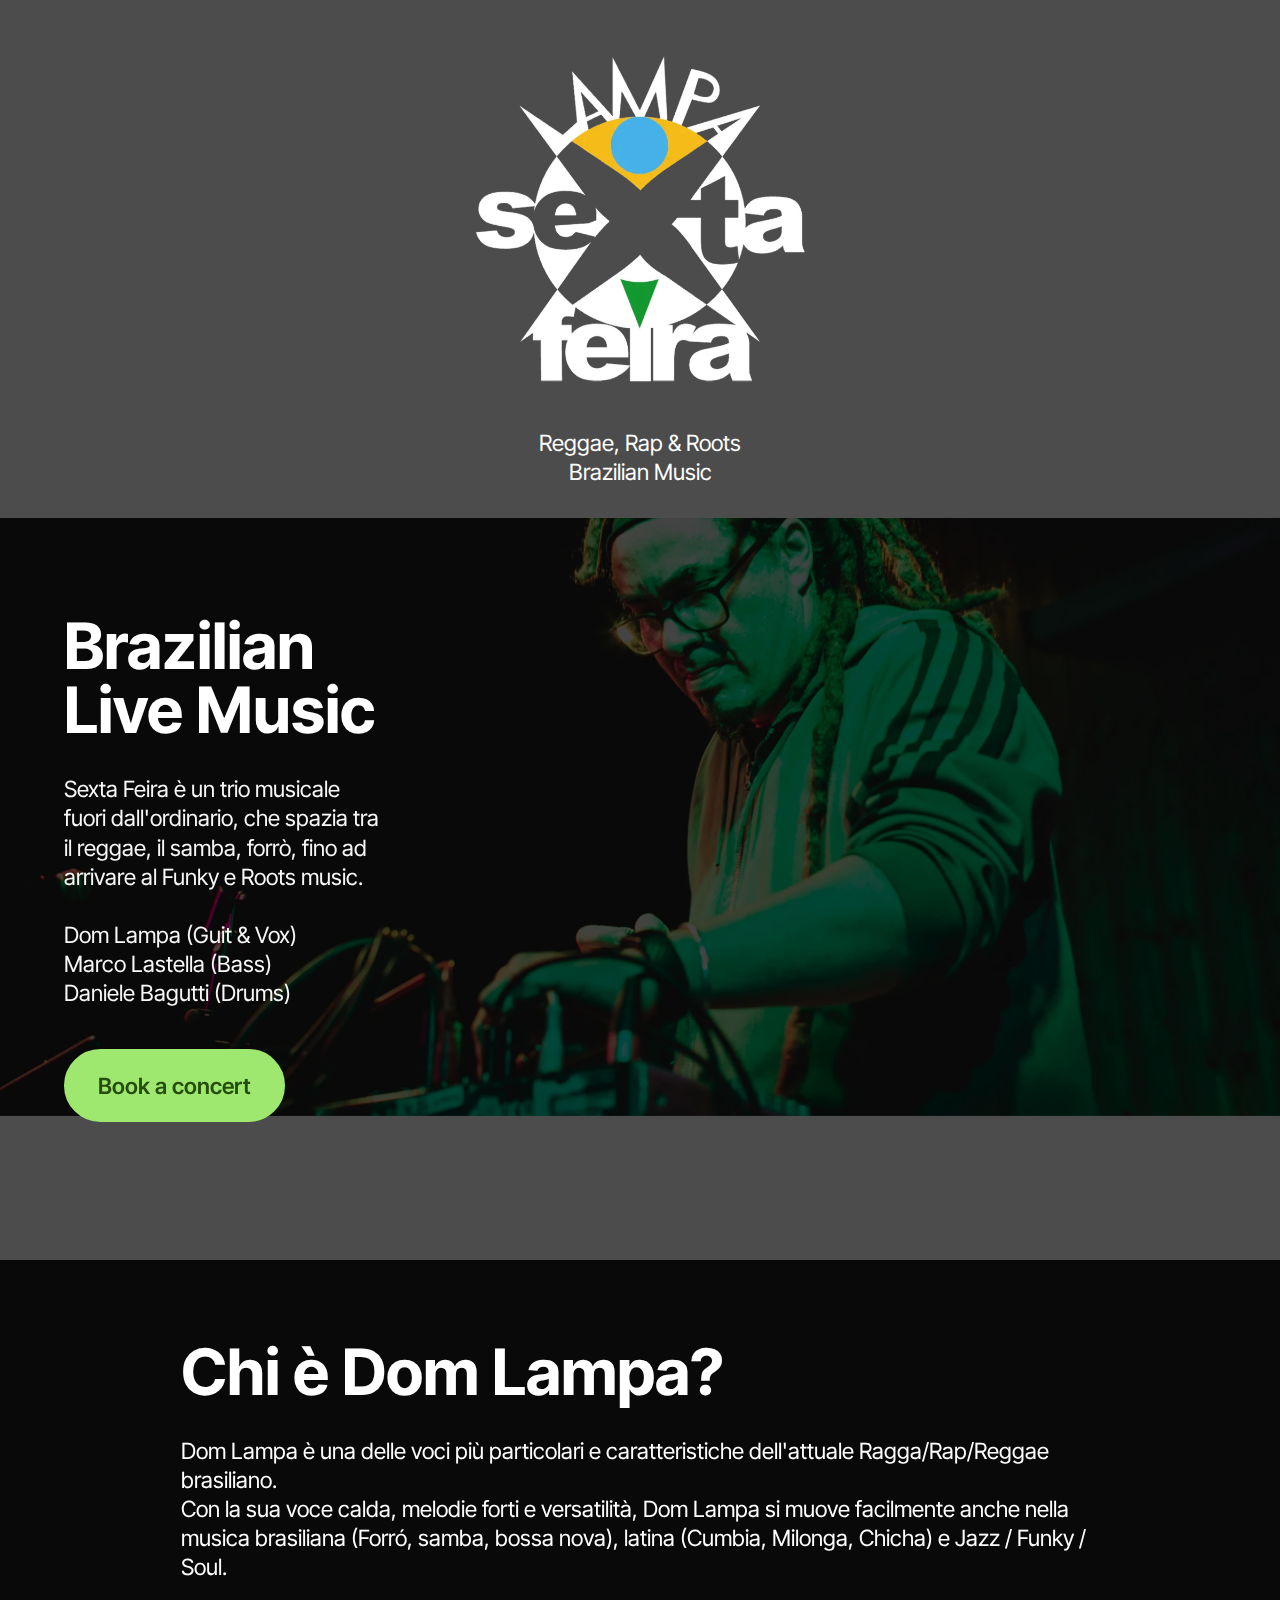
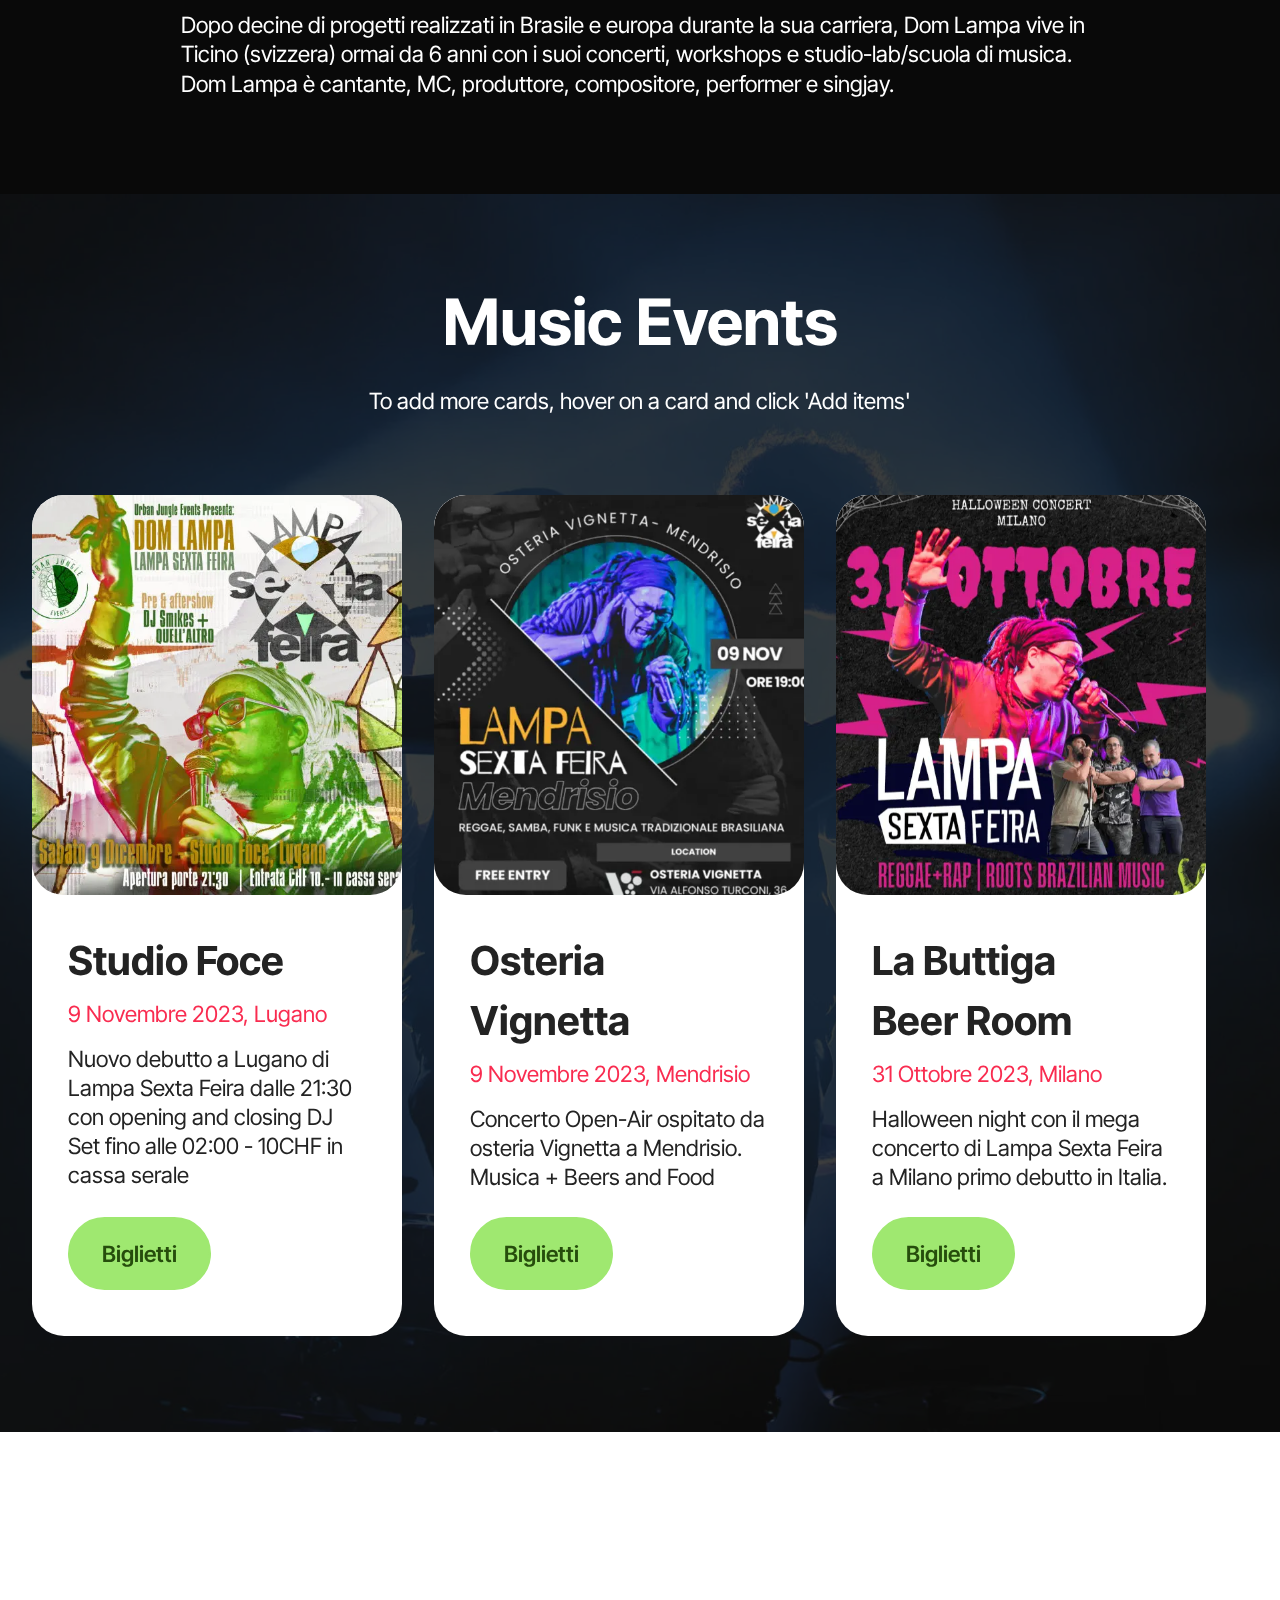
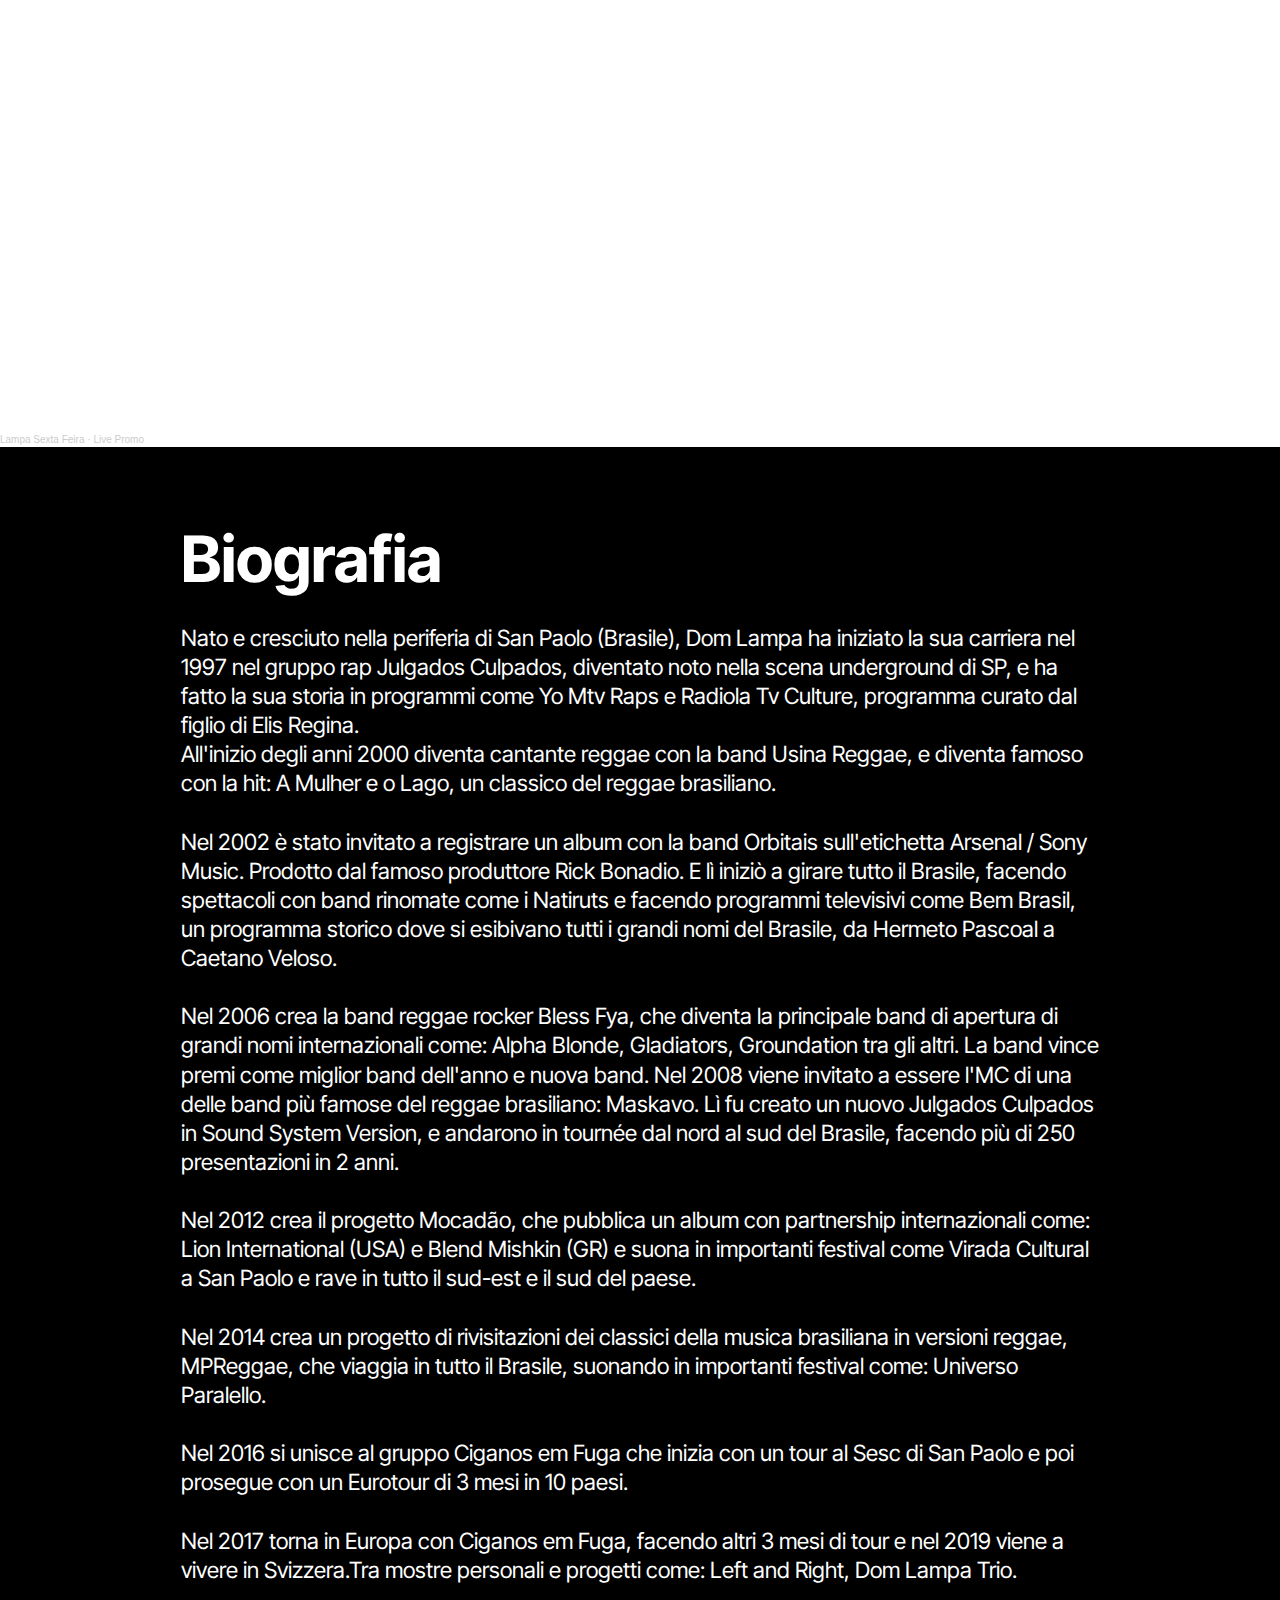
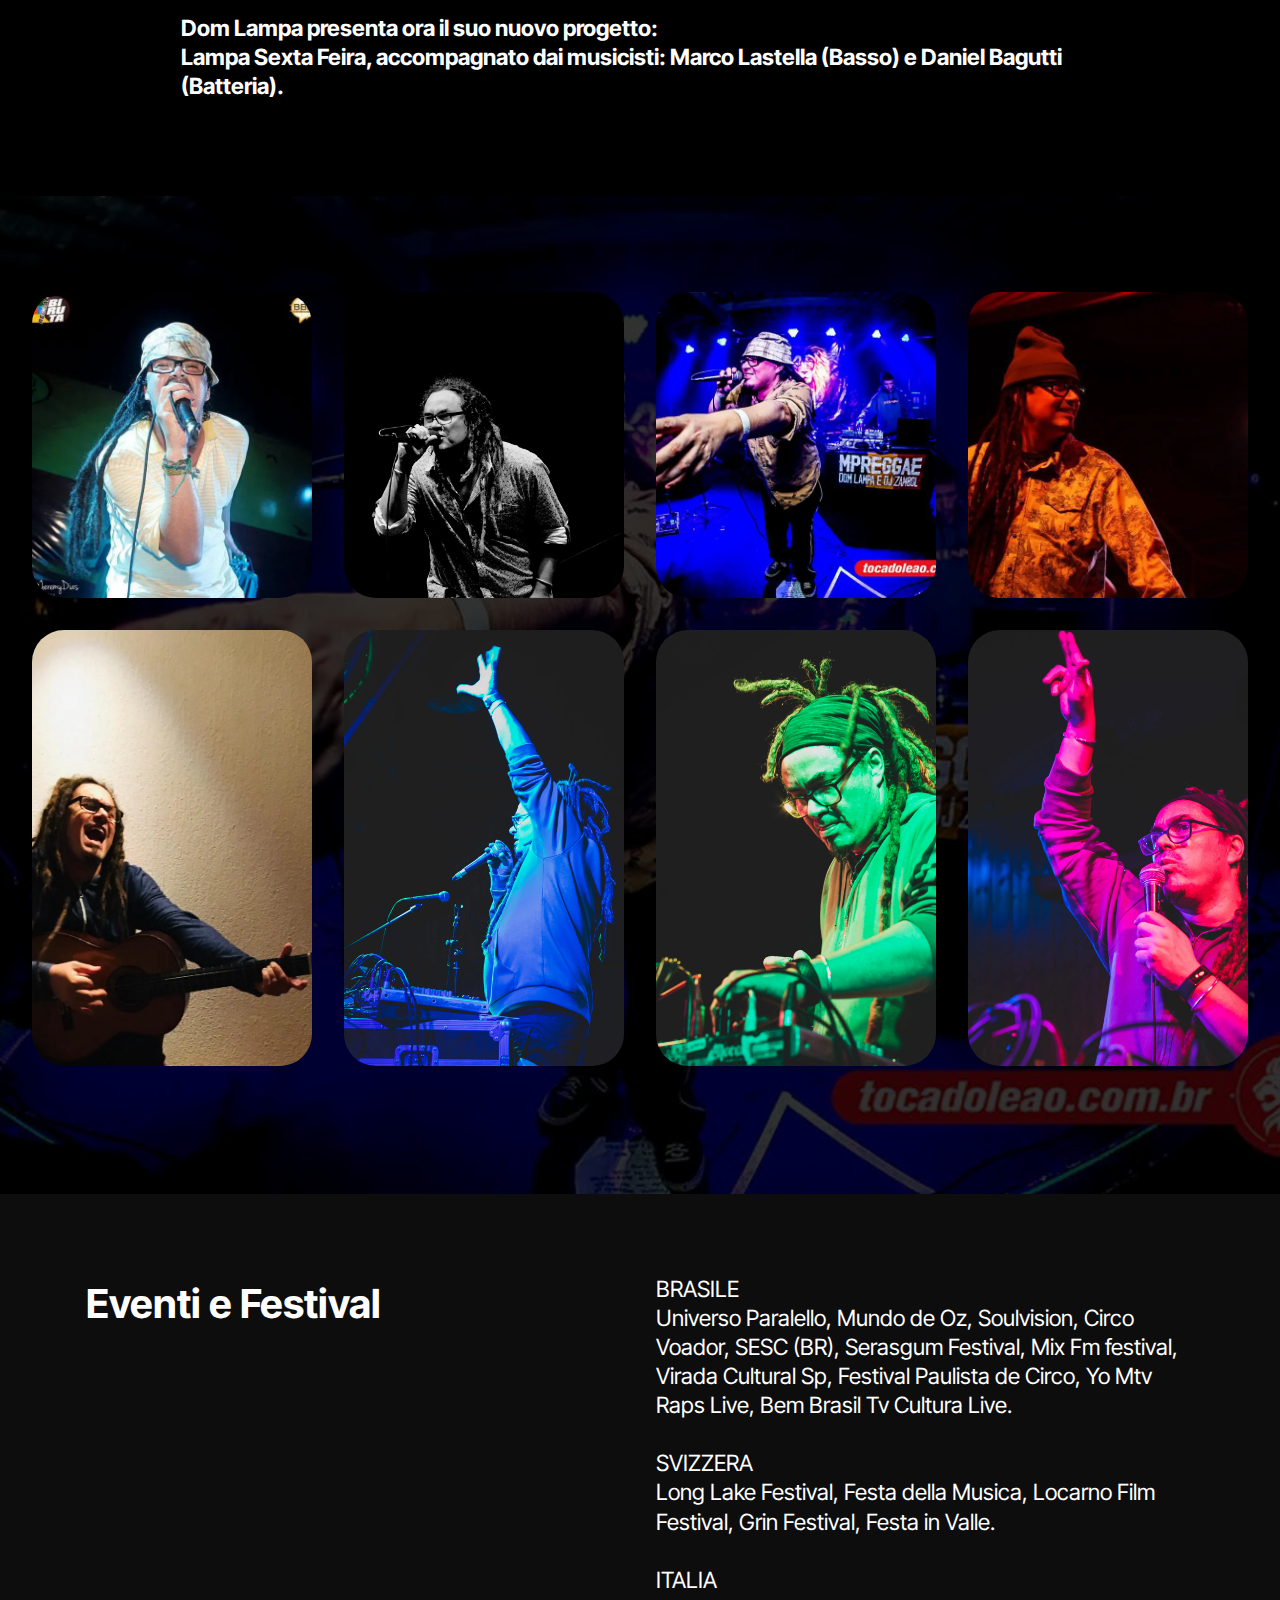
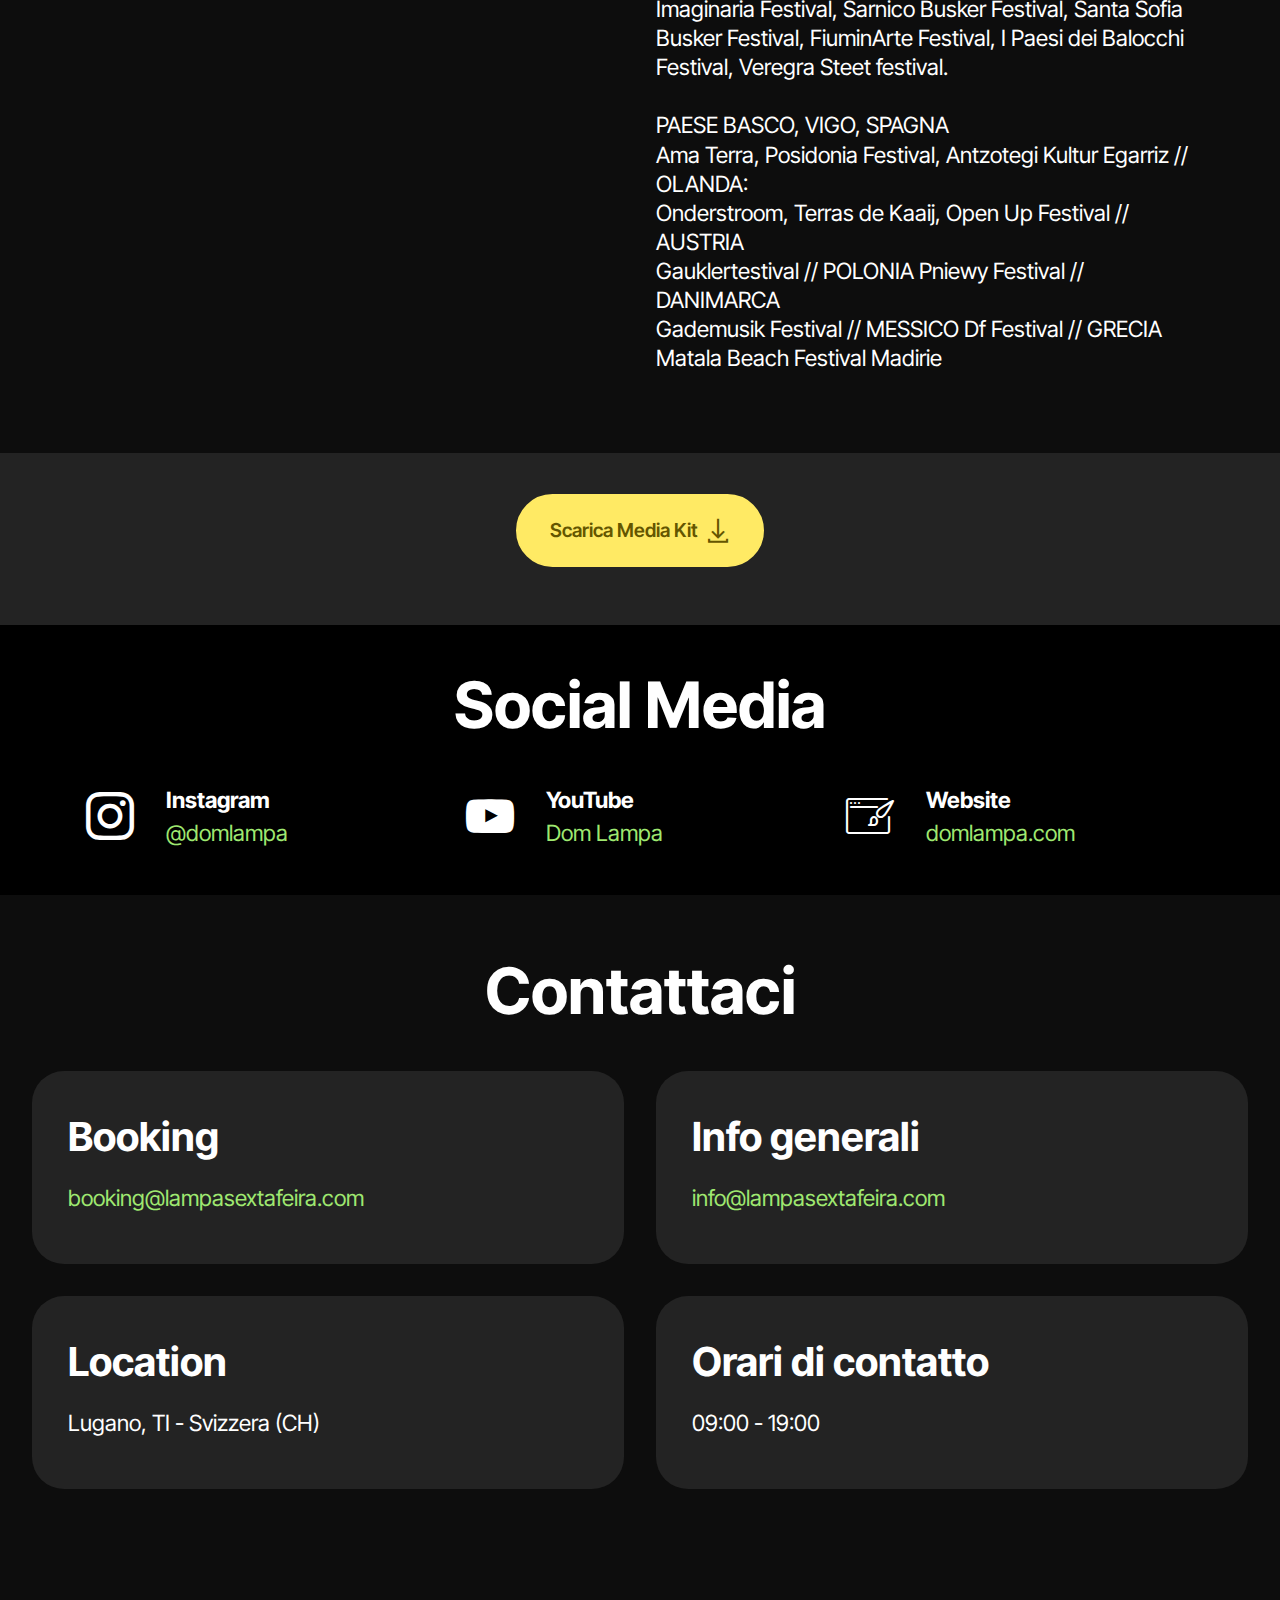
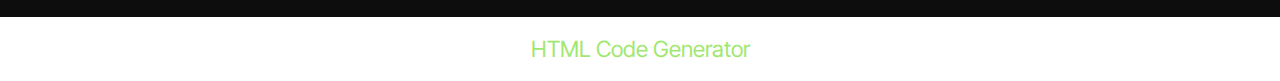
==== index.html @ e2eb4004 "create github pages" ====
<!DOCTYPE html>
<html  >
<head>
  <!-- Site made with Mobirise Website Builder v5.9.4, https://mobirise.com -->
  <meta charset="UTF-8">
  <meta http-equiv="X-UA-Compatible" content="IE=edge">
  <meta name="generator" content="Mobirise v5.9.4, mobirise.com">
  <meta name="twitter:card" content="summary_large_image"/>
  <meta name="twitter:image:src" content="assets/images/index-meta.jpg">
  <meta property="og:image" content="assets/images/index-meta.jpg">
  <meta name="twitter:title" content="Lampa Sexta Feira - Brazilian Live Music (CH)">
  <meta name="viewport" content="width=device-width, initial-scale=1, minimum-scale=1">
  <link rel="shortcut icon" href="assets/images/lampa-favicon-128x128.png" type="image/x-icon">
  <meta name="description" content="Discover Lampa Sexta Feira, a vibrant musical trio that blends reggae, funk, and the roots of Brazilian music.Book your concert now at: booking@lampasextafeira.com">
  
  
  <title>Lampa Sexta Feira - Brazilian Live Music (CH)</title>
  <link rel="stylesheet" href="assets/web/assets/mobirise-icons2/mobirise2.css">
  <link rel="stylesheet" href="assets/web/assets/mobirise-icons/mobirise-icons.css">
  <link rel="stylesheet" href="assets/bootstrap/css/bootstrap.min.css">
  <link rel="stylesheet" href="assets/bootstrap/css/bootstrap-grid.min.css">
  <link rel="stylesheet" href="assets/bootstrap/css/bootstrap-reboot.min.css">
  <link rel="stylesheet" href="assets/parallax/jarallax.css">
  <link rel="stylesheet" href="assets/socicon/css/styles.css">
  <link rel="stylesheet" href="assets/theme/css/style.css">
  <link rel="preload" href="https://fonts.googleapis.com/css?family=Inter+Tight:100,200,300,400,500,600,700,800,900,100i,200i,300i,400i,500i,600i,700i,800i,900i&display=swap" as="style" onload="this.onload=null;this.rel='stylesheet'">
  <noscript><link rel="stylesheet" href="https://fonts.googleapis.com/css?family=Inter+Tight:100,200,300,400,500,600,700,800,900,100i,200i,300i,400i,500i,600i,700i,800i,900i&display=swap"></noscript>
  <link rel="preload" as="style" href="assets/mobirise/css/mbr-additional.css"><link rel="stylesheet" href="assets/mobirise/css/mbr-additional.css" type="text/css">

  
  
  
</head>
<body>
  
  <section data-bs-version="5.1" class="header12 cid-tSQXvlnLCw" data-bg-video="https://youtu.be/nmKxgOwhvFU?feature=shared&amp;t=30" id="header12-18">
  

  <div class="mbr-fallback-image disabled"></div>
  <div class="mbr-overlay" style="opacity: 0.7; background-color: rgb(0, 0, 0);"></div>

  <div class="text-center container">
    <div class="row mb-4 justify-content-center">
      <div class="col-12 col-md-4">
        <img class="w-100" src="assets/images/logo-white-color-1-816x816.webp" alt="Mobirise Website Builder">
      </div>
    </div>
    <div class="row justify-content-center">
      <div class="col-md-12 content-head">
        
        <p class="mbr-text mbr-fonts-style mb-4 display-7">
          Reggae, Rap &amp; Roots<br>Brazilian Music</p>
        
      </div>
    </div>
  </div>
</section>

<section data-bs-version="5.1" class="header4 cid-tSHCKPG06g mbr-parallax-background" id="header04-1">
	

	
	<div class="mbr-overlay" style="opacity: 0.7; background-color: rgb(0, 0, 0);"></div>

	<div class="container-fluid">
		<div class="row justify-content-center">
			<div class="col-12 col-md">
				<div class="text-wrapper">
					<h2 class="mbr-section-title mb-4 mbr-fonts-style display-2">
						<strong>Brazilian</strong><br><strong>Live Music</strong></h2>
					<p class="mbr-text mb-4 mbr-fonts-style display-7">Sexta Feira è un trio musicale fuori dall'ordinario, che spazia tra il reggae, il samba, forrò, fino ad arrivare al Funky e Roots music.<br><br>Dom Lampa (Guit &amp; Vox)<br>Marco Lastella (Bass)<br>Daniele Bagutti (Drums)&nbsp;</p>
					<div class="mbr-section-btn mb-4"><a class="btn btn-primary display-7" href="mailto:booking@lampasextafeira.com">Book a concert</a></div>
				</div>
			</div>
			<div class="mbr-figure col-12 col-md-8"><iframe class="mbr-embedded-video" src="https://player.vimeo.com/video/874742380?autoplay=1&amp;loop=1" width="1280" height="720" frameborder="0" allowfullscreen></iframe></div>
		</div>
	</div>
</section>

<section data-bs-version="5.1" class="article12 cid-tSHCX6Xxl7" id="article12-2">    
    
    <div class="container">
        <div class="row justify-content-center">
            <div class="col-md-12 col-lg-10">
                <h3 class="mbr-section-title mbr-fonts-style mb-4 mt-0 display-2">
                <strong>Chi è Dom Lampa?</strong></h3>
                
                <p class="mbr-text mbr-fonts-style display-7">Dom Lampa è una delle voci più particolari e caratteristiche dell'attuale Ragga/Rap/Reggae brasiliano.<br>Con la sua voce calda, melodie forti e versatilità, Dom Lampa si muove facilmente anche nella musica brasiliana (Forró, samba, bossa nova), latina (Cumbia, Milonga, Chicha) e Jazz / Funky / Soul.<br><br>Dopo decine di progetti realizzati in Brasile e europa durante la sua carriera, Dom Lampa vive in Ticino (svizzera) ormai da 6 anni con i suoi concerti, workshops e studio-lab/scuola di musica.<br>Dom Lampa è cantante, MC, produttore, compositore, performer e singjay.<br></p>
            </div>
        </div>
    </div>
</section>

<section data-bs-version="5.1" class="features017 mbr-embla cid-tXjTV8zQqG" id="features017-1b">
	
	<div class="mbr-overlay"></div>
	<div class="position-relative">
		<div class="container-fluid">
			<div class="row justify-content-center">
				<div class="col-12 content-head">
					<div class="mbr-section-head mb-5">
						<h4 class="mbr-section-title mbr-fonts-style align-center mb-0 display-2">
							<strong>Music Events</strong></h4>
						<h5 class="mbr-section-subtitle mbr-fonts-style align-center mb-0 mt-4 display-7">
							To add more cards, hover on a card and click 'Add items'
						</h5>
					</div>
				</div>
			</div>
		</div>

		<div class="embla mt-4" data-skip-snaps="true" data-align="center" data-contain-scroll="trimSnaps" data-auto-play-interval="5" data-draggable="true">
			<div class="embla__viewport container-fluid">
				<div class="embla__container">
					<div class="embla__slide slider-image item active" style="margin-left: 1rem; margin-right: 1rem;">
						<div class="slide-content">
							<div class="item-img">
								<div class="item-wrapper">
									<img src="assets/images/lampa-foce-lugano-599x599.webp" alt="Mobirise Website Builder" title="" data-slide-to="0" data-bs-slide-to="0">
								</div>
							</div>
							<div class="item-content">
								<h5 class="item-title mbr-fonts-style display-5"><strong>Studio Foce</strong><strong><br></strong></h5>
								<h6 class="item-subtitle mbr-fonts-style mt-1 display-7">9 Novembre 2023, Lugano</h6>
								<p class="mbr-text mbr-fonts-style mt-3 display-7">Nuovo debutto a Lugano di Lampa Sexta Feira dalle 21:30 con opening and closing DJ Set fino alle 02:00 - 10CHF in cassa serale</p>
							</div>

							<div class="mbr-section-btn item-footer mt-2"><a href="https://www.eventbrite.com/e/lampa-sexta-feira-foce-lugano-tickets-768902466977" class="btn item-btn btn-primary display-7" target="_blank">Biglietti</a></div>
						</div>
					</div><div class="embla__slide slider-image item" style="margin-left: 1rem; margin-right: 1rem;">
						<div class="slide-content">
							<div class="item-img">
								<div class="item-wrapper">
									<img src="assets/images/lampa-mendrisio-post-599x749.webp" alt="Mobirise Website Builder" title="" data-slide-to="1" data-bs-slide-to="1">
								</div>
							</div>
							<div class="item-content">
								<h5 class="item-title mbr-fonts-style display-5"><strong>Osteria Vignetta</strong></h5>
								<h6 class="item-subtitle mbr-fonts-style mt-1 display-7">
									9 Novembre 2023, Mendrisio</h6>
								<p class="mbr-text mbr-fonts-style mt-3 display-7">Concerto Open-Air ospitato da osteria Vignetta a Mendrisio.&nbsp;<br>Musica + Beers and Food</p>
							</div>

							<div class="mbr-section-btn item-footer mt-2"><a href="https://www.eventbrite.com/e/biglietti-lampa-sexta-feira-osteria-vignetta-750242945847" class="btn item-btn btn-primary display-7" target="_blank">Biglietti</a></div>
						</div>
					</div><div class="embla__slide slider-image item" style="margin-left: 1rem; margin-right: 1rem;">
						<div class="slide-content">
							<div class="item-img">
								<div class="item-wrapper">
									<img src="assets/images/lampa-buttiga-post-600x849.webp" alt="Mobirise Website Builder" title="" data-slide-to="2" data-bs-slide-to="2">
								</div>
							</div>
							<div class="item-content">
								<h5 class="item-title mbr-fonts-style display-5">
									<strong>La Buttiga&nbsp;</strong><br><strong>Beer Room</strong></h5>
								<h6 class="item-subtitle mbr-fonts-style mt-1 display-7">
									31 Ottobre 2023, Milano</h6>
								<p class="mbr-text mbr-fonts-style mt-3 display-7">Halloween night con il mega concerto di Lampa Sexta Feira a Milano primo debutto in Italia.</p>
							</div>

							<div class="mbr-section-btn item-footer mt-2"><a href="https://halloween-lampasextafeira.eventbrite.com" class="btn item-btn btn-primary display-7" target="_blank">Biglietti</a></div>
						</div>
					</div>
					
					
					
					
					
					
				</div>
			</div>
			<button class="embla__button embla__button--prev">
				<span class="mobi-mbri mobi-mbri-arrow-prev mbr-iconfont" aria-hidden="true"></span>
				<span class="sr-only visually-hidden visually-hidden visually-hidden">Previous</span>
			</button>
			<button class="embla__button embla__button--next">
				<span class="mobi-mbri mobi-mbri-arrow-next mbr-iconfont" aria-hidden="true"></span>
				<span class="sr-only visually-hidden visually-hidden visually-hidden">Next</span>
			</button>
		</div>
	</div>
</section>

<iframe width="100%" height="600" scrolling="no" frameborder="no" allow="autoplay" src="https://w.soundcloud.com/player/?url=https%3A//api.soundcloud.com/playlists/1705974576&amp;color=%23ff5500&amp;auto_play=false&amp;hide_related=false&amp;show_comments=true&amp;show_user=true&amp;show_reposts=false&amp;show_teaser=true&amp;visual=true" class="cid-tSHEPxWxke" id="soundcloud1-4" data-rv-view="203"></iframe><div style="font-size: 10px; color: #cccccc;line-break: anywhere;word-break: normal;overflow: hidden;white-space: nowrap;text-overflow: ellipsis; font-family: Interstate,Lucida Grande,Lucida Sans Unicode,Lucida Sans,Garuda,Verdana,Tahoma,sans-serif;font-weight: 100;" class="cid-tSHEPxWxke" id="soundcloud1-4" data-rv-view="203"><a href="https://soundcloud.com/lampasextafeira" title="Lampa Sexta Feira" target="_blank" style="color: #cccccc; text-decoration: none;">Lampa Sexta Feira</a> · <a href="https://soundcloud.com/lampasextafeira/sets/live-promo" title="Live Promo" target="_blank" style="color: #cccccc; text-decoration: none;">Live Promo</a></div>

<section data-bs-version="5.1" class="article12 cid-tSHG6kX9AW" id="article12-5">    
    
    <div class="container">
        <div class="row justify-content-center">
            <div class="col-md-12 col-lg-10">
                <h3 class="mbr-section-title mbr-fonts-style mb-4 mt-0 display-2">
                <strong>Biografia</strong></h3>
                
                <p class="mbr-text mbr-fonts-style display-7">Nato e cresciuto nella periferia di San Paolo (Brasile), Dom Lampa ha iniziato la sua carriera nel 1997 nel gruppo rap Julgados Culpados, diventato noto nella scena underground di SP, e ha fatto la sua storia in programmi come Yo Mtv Raps e Radiola Tv Culture, programma curato dal figlio di Elis Regina.<br>All'inizio degli anni 2000 diventa cantante reggae con la band Usina Reggae, e diventa famoso con la hit: A Mulher e o Lago, un classico del reggae brasiliano. <br><br>Nel 2002 è stato invitato a registrare un album con la band Orbitais sull'etichetta Arsenal / Sony Music. Prodotto dal famoso produttore Rick Bonadio. E lì iniziò a girare tutto il Brasile, facendo spettacoli con band rinomate come i Natiruts e facendo programmi televisivi come Bem Brasil, un programma storico dove si esibivano tutti i grandi nomi del Brasile, da Hermeto Pascoal a Caetano Veloso. <br><br>Nel 2006 crea la band reggae rocker Bless Fya, che diventa la principale band di apertura di grandi nomi internazionali come: Alpha Blonde, Gladiators, Groundation tra gli altri. La band vince premi come miglior band dell'anno e nuova band. Nel 2008 viene invitato a essere l'MC di una delle band più famose del reggae brasiliano: Maskavo. Lì fu creato un nuovo Julgados Culpados in Sound System Version, e andarono in tournée dal nord al sud del Brasile, facendo più di 250 presentazioni in 2 anni.<br><br>Nel 2012 crea il progetto Mocadão, che pubblica un album con partnership internazionali come: Lion International (USA) e Blend Mishkin (GR) e suona in importanti festival come Virada Cultural a San Paolo e rave in tutto il sud-est e il sud del paese.<br><br>Nel 2014 crea un progetto di rivisitazioni dei classici della musica brasiliana in versioni reggae, MPReggae, che viaggia in tutto il Brasile, suonando in importanti festival come: Universo Paralello.<br><br>Nel 2016 si unisce al gruppo Ciganos em Fuga che inizia con un tour al Sesc di San Paolo e poi prosegue con un Eurotour di 3 mesi in 10 paesi.<br><br>Nel 2017 torna in Europa con Ciganos em Fuga, facendo altri 3 mesi di tour e nel 2019 viene a vivere in Svizzera.Tra mostre personali e progetti come: Left and Right, Dom Lampa Trio.<br><br><strong>Dom Lampa presenta ora il suo nuovo progetto: <br>Lampa Sexta Feira, accompagnato dai musicisti: Marco Lastella (Basso) e Daniel Bagutti (Batteria).</strong><br></p>
            </div>
        </div>
    </div>
</section>

<section data-bs-version="5.1" class="gallery1 mbr-gallery cid-tSHGFuEbFM" id="gallery01-6">
    

    
    <div class="mbr-overlay" style="opacity: 0.8; background-color: rgb(0, 0, 0);">
    </div>

    <div class="container-fluid">
        <div class="row justify-content-center">
            <div class="col-12 content-head">
                
            </div>
        </div>
        
        <div class="row mbr-gallery">
            
            
            
            
            
            
            
            <div class="col-12 col-md-6 col-lg-3 item gallery-image active">
                <div class="item-wrapper mb-3" data-toggle="modal" data-bs-toggle="modal" data-target="#tXk0VnI6H1-modal" data-bs-target="#tXk0VnI6H1-modal">
                    <img class="w-100" src="assets/images/lampa-1-598x618.webp" alt="Mobirise Website Builder" data-slide-to="0" data-bs-slide-to="0" data-target="#lb-tXk0VnI6H1" data-bs-target="#lb-tXk0VnI6H1">
                    <div class="icon-wrapper">
                        <span class="mobi-mbri mobi-mbri-search mbr-iconfont mbr-iconfont-btn"></span>
                    </div>
                </div>
                
            </div><div class="col-12 col-md-6 col-lg-3 item gallery-image active">
                <div class="item-wrapper mb-3" data-toggle="modal" data-bs-toggle="modal" data-target="#tXk0VnI6H1-modal" data-bs-target="#tXk0VnI6H1-modal">
                    <img class="w-100" src="assets/images/lampa-3-6000x4000.webp" alt="Mobirise Website Builder" data-slide-to="1" data-bs-slide-to="1" data-target="#lb-tXk0VnI6H1" data-bs-target="#lb-tXk0VnI6H1">
                    <div class="icon-wrapper">
                        <span class="mobi-mbri mobi-mbri-search mbr-iconfont mbr-iconfont-btn"></span>
                    </div>
                </div>
                
            </div><div class="col-12 col-md-6 col-lg-3 item gallery-image active">
                <div class="item-wrapper mb-3" data-toggle="modal" data-bs-toggle="modal" data-target="#tXk0VnI6H1-modal" data-bs-target="#tXk0VnI6H1-modal">
                    <img class="w-100" src="assets/images/lampa-12-960x640.webp" alt="Mobirise Website Builder" data-slide-to="2" data-bs-slide-to="2" data-target="#lb-tXk0VnI6H1" data-bs-target="#lb-tXk0VnI6H1">
                    <div class="icon-wrapper">
                        <span class="mobi-mbri mobi-mbri-search mbr-iconfont mbr-iconfont-btn"></span>
                    </div>
                </div>
                
            </div><div class="col-12 col-md-6 col-lg-3 item gallery-image active">
                <div class="item-wrapper mb-3" data-toggle="modal" data-bs-toggle="modal" data-target="#tXk0VnI6H1-modal" data-bs-target="#tXk0VnI6H1-modal">
                    <img class="w-100" src="assets/images/lampa-12-960x639.webp" alt="Mobirise Website Builder" data-slide-to="3" data-bs-slide-to="3" data-target="#lb-tXk0VnI6H1" data-bs-target="#lb-tXk0VnI6H1">
                    <div class="icon-wrapper">
                        <span class="mobi-mbri mobi-mbri-search mbr-iconfont mbr-iconfont-btn"></span>
                    </div>
                </div>
                
            </div><div class="col-12 col-md-6 col-lg-3 item gallery-image active">
                <div class="item-wrapper mb-3" data-toggle="modal" data-bs-toggle="modal" data-target="#tXk0VnI6H1-modal" data-bs-target="#tXk0VnI6H1-modal">
                    <img class="w-100" src="assets/images/lampa-15-1024x959.webp" alt="Mobirise Website Builder" data-slide-to="4" data-bs-slide-to="4" data-target="#lb-tXk0VnI6H1" data-bs-target="#lb-tXk0VnI6H1">
                    <div class="icon-wrapper">
                        <span class="mobi-mbri mobi-mbri-search mbr-iconfont mbr-iconfont-btn"></span>
                    </div>
                </div>
                
            </div><div class="col-12 col-md-6 col-lg-3 item gallery-image active">
                <div class="item-wrapper mb-3" data-toggle="modal" data-bs-toggle="modal" data-target="#tXk0VnI6H1-modal" data-bs-target="#tXk0VnI6H1-modal">
                    <img class="w-100" src="assets/images/lampa-17-2136x3204.webp" alt="Mobirise Website Builder" data-slide-to="5" data-bs-slide-to="5" data-target="#lb-tXk0VnI6H1" data-bs-target="#lb-tXk0VnI6H1">
                    <div class="icon-wrapper">
                        <span class="mobi-mbri mobi-mbri-search mbr-iconfont mbr-iconfont-btn"></span>
                    </div>
                </div>
                
            </div><div class="col-12 col-md-6 col-lg-3 item gallery-image active">
                <div class="item-wrapper mb-3" data-toggle="modal" data-bs-toggle="modal" data-target="#tXk0VnI6H1-modal" data-bs-target="#tXk0VnI6H1-modal">
                    <img class="w-100" src="assets/images/lampa-19-5040x3360.webp" alt="Mobirise Website Builder" data-slide-to="6" data-bs-slide-to="6" data-target="#lb-tXk0VnI6H1" data-bs-target="#lb-tXk0VnI6H1">
                    <div class="icon-wrapper">
                        <span class="mobi-mbri mobi-mbri-search mbr-iconfont mbr-iconfont-btn"></span>
                    </div>
                </div>
                
            </div><div class="col-12 col-md-6 col-lg-3 item gallery-image active">
                <div class="item-wrapper mb-3" data-toggle="modal" data-bs-toggle="modal" data-target="#tXk0VnI6H1-modal" data-bs-target="#tXk0VnI6H1-modal">
                    <img class="w-100" src="assets/images/lampa-22-5040x3360.webp" alt="Mobirise Website Builder" data-slide-to="7" data-bs-slide-to="7" data-target="#lb-tXk0VnI6H1" data-bs-target="#lb-tXk0VnI6H1">
                    <div class="icon-wrapper">
                        <span class="mobi-mbri mobi-mbri-search mbr-iconfont mbr-iconfont-btn"></span>
                    </div>
                </div>
                
            </div>
        </div>

        <div class="modal mbr-slider" tabindex="-1" role="dialog" aria-hidden="true" id="tXk0VnI6H1-modal">
            <div class="modal-dialog" role="document">
                <div class="modal-content">
                    <div class="modal-body">
                        <div class="carousel slide" data-pause="false" data-bs-pause="false" id="lb-tXk0VnI6H1" data-interval="5000" data-bs-interval="5000">
                            <div class="carousel-inner">
                                
                                
                                
                                
                                
                                
                                
                                <div class="carousel-item active">
                                    <img class="d-block w-100" src="assets/images/lampa-1-598x618.webp" alt="Mobirise Website Builder">
                                </div><div class="carousel-item">
                                    <img class="d-block w-100" src="assets/images/lampa-3-6000x4000.webp" alt="Mobirise Website Builder">
                                </div><div class="carousel-item">
                                    <img class="d-block w-100" src="assets/images/lampa-12-960x640.webp" alt="Mobirise Website Builder">
                                </div><div class="carousel-item">
                                    <img class="d-block w-100" src="assets/images/lampa-12-960x639.webp" alt="Mobirise Website Builder">
                                </div><div class="carousel-item">
                                    <img class="d-block w-100" src="assets/images/lampa-15-1024x959.webp" alt="Mobirise Website Builder">
                                </div><div class="carousel-item">
                                    <img class="d-block w-100" src="assets/images/lampa-17-2136x3204.webp" alt="Mobirise Website Builder">
                                </div><div class="carousel-item">
                                    <img class="d-block w-100" src="assets/images/lampa-19-5040x3360.webp" alt="Mobirise Website Builder">
                                </div><div class="carousel-item">
                                    <img class="d-block w-100" src="assets/images/lampa-22-5040x3360.webp" alt="Mobirise Website Builder">
                                </div>
                            </div>
                            <ol class="carousel-indicators">
                                <li data-slide-to="0" data-bs-slide-to="0" class="active" data-target="#lb-tXk0VnI6H1" data-bs-target="#lb-tXk0VnI6H1"></li><li data-slide-to="1" data-bs-slide-to="1" class="" data-target="#lb-tXk0VnI6H1" data-bs-target="#lb-tXk0VnI6H1"></li><li data-slide-to="2" data-bs-slide-to="2" class="" data-target="#lb-tXk0VnI6H1" data-bs-target="#lb-tXk0VnI6H1"></li><li data-slide-to="3" data-bs-slide-to="3" class="" data-target="#lb-tXk0VnI6H1" data-bs-target="#lb-tXk0VnI6H1"></li><li data-slide-to="4" data-bs-slide-to="4" class="" data-target="#lb-tXk0VnI6H1" data-bs-target="#lb-tXk0VnI6H1"></li><li data-slide-to="5" data-bs-slide-to="5" class="" data-target="#lb-tXk0VnI6H1" data-bs-target="#lb-tXk0VnI6H1"></li><li data-slide-to="6" data-bs-slide-to="6" class="" data-target="#lb-tXk0VnI6H1" data-bs-target="#lb-tXk0VnI6H1"></li><li data-slide-to="7" data-bs-slide-to="7" class="" data-target="#lb-tXk0VnI6H1" data-bs-target="#lb-tXk0VnI6H1"></li>
                                
                                
                                
                                
                                
                                
                                
                            </ol>
                            <a role="button" href="" class="close" data-dismiss="modal" data-bs-dismiss="modal" aria-label="Close">
                            </a>
                            <a class="carousel-control-prev carousel-control" role="button" data-slide="prev" data-bs-slide="prev" href="#lb-tXk0VnI6H1">
                                <span class="mobi-mbri mobi-mbri-arrow-prev" aria-hidden="true"></span>
                                <span class="sr-only visually-hidden">Previous</span>
                            </a>
                            <a class="carousel-control-next carousel-control" role="button" data-slide="next" data-bs-slide="next" href="#lb-tXk0VnI6H1">
                                <span class="mobi-mbri mobi-mbri-arrow-next" aria-hidden="true"></span>
                                <span class="sr-only visually-hidden">Next</span>
                            </a>
                        </div>
                    </div>
                </div>
            </div>
        </div>
    </div>
</section>

<section data-bs-version="5.1" class="article15 cid-tSHIPC2w09" id="article15-7">
    
    <div class="container">
        <div class="row justify-content-center">
            <div class="col-12 col-md">
                
                <h6 class="mbr-section-subtitle mbr-fonts-style mt-0 mb-4 display-5">
                    <strong>Eventi e Festival</strong></h6>
            </div>
            <div class="col-md-12 col-lg-6">
                <p class="mbr-text mbr-fonts-style mt-0 mb-0 display-7">BRASILE<br>Universo Paralello, Mundo de Oz, Soulvision, Circo Voador, SESC (BR), Serasgum Festival, Mix Fm festival, Virada Cultural Sp, Festival Paulista de Circo, Yo Mtv Raps Live, Bem Brasil Tv Cultura Live.<br><br>SVIZZERA<br>Long Lake Festival, Festa della Musica, Locarno Film Festival, Grin Festival, Festa in Valle.<br><br>ITALIA<br>Imaginaria Festival, Sarnico Busker Festival, Santa Sofia Busker Festival, FiuminArte Festival, I Paesi dei Balocchi Festival, Veregra Steet festival.<br><br>PAESE BASCO, VIGO, SPAGNA<br>Ama Terra, Posidonia Festival, Antzotegi Kultur Egarriz // OLANDA:<br>Onderstroom, Terras de Kaaij, Open Up Festival // AUSTRIA<br>Gauklertestival // POLONIA Pniewy Festival // DANIMARCA<br>Gademusik Festival // MESSICO Df Festival // GRECIA Matala Beach Festival Madirie<br></p>
            </div>
        </div>
    </div>
</section>

<section data-bs-version="5.1" class="article16 cid-tSI8I71GG8" id="article16-c">
    
    <div class="container">
        <div class="row justify-content-center">
            <div class="col-md-12 col-lg-10">
                <div class="mbr-section-btn align-center"><a class="btn btn-danger display-4" href="https://drive.google.com/drive/folders/1-J6ZRVomowSEFU5mCc129gKwVauUQTuR?usp=sharing" target="_blank"><span class="mobi-mbri mobi-mbri-download mbr-iconfont mbr-iconfont-btn"></span>Scarica Media Kit</a></div>
            </div>
        </div>
    </div>
</section>

<section data-bs-version="5.1" class="social02 cid-tSHJFh3sgI" id="social02-8">
	

	
	
	<div class="container">
		<div class="row justify-content-center">
			<div class="col-12 content-head">
				<div class="mb-5">
					<h5 class="mbr-section-title mbr-fonts-style align-center mb-0 display-2">
						<strong>Social Media</strong></h5>
					
				</div>
			</div>
		</div>
		<div class="row">
			<div class="item features-without-image col-12 col-md-6 col-lg-4 active">
				<div class="item-wrapper">
					<span class="mbr-iconfont m-auto socicon-instagram socicon"></span>
					<div class="card-box">
						<h4 class="card-title mbr-fonts-style mb-1 display-7">
							<strong>Instagram</strong>
						</h4>
						<h5 class="card-text mbr-fonts-style display-7">
							<a href="https://instagram.com/domlampa" class="text-primary" target="_blank">@domlampa</a></h5>
					</div>
				</div>
			</div>
			
			
			<div class="item features-without-image col-12 col-md-6 col-lg-4">
				<div class="item-wrapper">
					<span class="mbr-iconfont m-auto socicon-youtube socicon"></span>
					<div class="card-box">
						<h4 class="card-title mbr-fonts-style mb-1 display-7">
							<strong>YouTube</strong>
						</h4>
						<h5 class="card-text mbr-fonts-style display-7">
							<a href="https://www.youtube.com/@domlampa9740" class="text-primary" target="_blank">Dom Lampa</a></h5>
					</div>
				</div>
			</div>
			<div class="item features-without-image col-12 col-md-6 col-lg-4">
				<div class="item-wrapper">
					<span class="mbr-iconfont m-auto mbri-website-theme"></span>
					<div class="card-box">
						<h4 class="card-title mbr-fonts-style mb-1 display-7">
							<strong>Website</strong></h4>
						<h5 class="card-text mbr-fonts-style display-7">
							<a href="https://domlampa.com" class="text-primary" target="_blank">domlampa.com</a></h5>
					</div>
				</div>
			</div>
			
		</div>
	</div>
</section>

<section data-bs-version="5.1" class="contacts01 cid-tSHJTFJaHj" id="contacts01-9">
    

    
    
    <div class="container-fluid">
        <div class="row justify-content-center">
            <div class="col-12 content-head">
                <div class="mbr-section-head mb-5">
                    <h3 class="mbr-section-title mbr-fonts-style align-center mb-0 display-2">
                        <strong>Contattaci</strong></h3>
                    
                </div>
            </div>
        </div>
        <div class="row">
            <div class="item features-without-image col-12 col-md-6 active">
                <div class="item-wrapper">
                    <div class="text-wrapper">
                        <h6 class="card-title mbr-fonts-style mb-3 display-5">
                            <strong>Booking</strong></h6>
                        <p class="mbr-text mbr-fonts-style display-7"><a href="mailto:booking@lampasextafeira.com" class="text-primary">booking@lampasextafeira.com</a></p>
                    </div>
                </div>
            </div>
            <div class="item features-without-image col-12 col-md-6">
                <div class="item-wrapper">
                    <div class="text-wrapper">
                        <h6 class="card-title mbr-fonts-style mb-3 display-5"><strong>Info generali</strong></h6>
                        <p class="mbr-text mbr-fonts-style display-7"><a href="mailto:info@lampasextafeira.com" class="text-primary">info@lampasextafeira.com</a></p>
                    </div>
                </div>
            </div>
            <div class="item features-without-image col-12 col-md-6">
                <div class="item-wrapper">
                    <div class="text-wrapper">
                        <h6 class="card-title mbr-fonts-style mb-3 display-5">
                            <strong>Location</strong></h6>
                        <p class="mbr-text mbr-fonts-style display-7">
                            Lugano, TI - Svizzera (CH)</p>
                    </div>
                </div>
            </div>
            <div class="item features-without-image col-12 col-md-6">
                <div class="item-wrapper">
                    <div class="text-wrapper">
                        <h6 class="card-title mbr-fonts-style mb-3 display-5">
                            <strong>Orari di contatto</strong></h6>
                        <p class="mbr-text mbr-fonts-style display-7">09:00 - 19:00
                        </p>
                    </div>
                </div>
            </div>
        </div>
    </div>
</section><section class="display-7" style="padding: 0;align-items: center;justify-content: center;flex-wrap: wrap;    align-content: center;display: flex;position: relative;height: 4rem;"><a href="https://mobiri.se/175014" style="flex: 1 1;height: 4rem;position: absolute;width: 100%;z-index: 1;"><img alt="" style="height: 4rem;" src="[data-uri]"></a><p style="margin: 0;text-align: center;" class="display-7">&#8204;</p><a style="z-index:1" href="https://mobirise.com/builder/html-code-generator.html">HTML Code Generator</a></section><script src="assets/bootstrap/js/bootstrap.bundle.min.js"></script>  <script src="assets/parallax/jarallax.js"></script>  <script src="assets/smoothscroll/smooth-scroll.js"></script>  <script src="assets/ytplayer/index.js"></script>  <script src="assets/vimeoplayer/player.js"></script>  <script src="assets/embla/embla.min.js"></script>  <script src="assets/embla/script.js"></script>  <script src="assets/theme/js/script.js"></script>  
  
  
</body>
</html>
---- assets/web/assets/mobirise-icons2/mobirise2.css ----
@font-face {
  font-family: 'Moririse2';
  font-display: swap;
  src:  url('mobirise2.eot?f2bix4');
  src:  url('mobirise2.eot?f2bix4#iefix') format('embedded-opentype'),
    url('mobirise2.ttf?f2bix4') format('truetype'),
    url('mobirise2.woff?f2bix4') format('woff'),
    url('mobirise2.svg?f2bix4#mobirise2') format('svg');
  font-weight: normal;
  font-style: normal;
}

[class^="mobi-"], [class*=" mobi-"] {
  /* use !important to prevent issues with browser extensions that change fonts */
  font-family: 'Moririse2' !important;
  speak: none;
  font-style: normal;
  font-weight: normal;
  font-variant: normal;
  text-transform: none;
  line-height: 1;

  /* Better Font Rendering =========== */
  -webkit-font-smoothing: antialiased;
  -moz-osx-font-smoothing: grayscale;
}

.mobi-mbri-add-submenu:before {
  content: "\e900";
}
.mobi-mbri-alert:before {
  content: "\e901";
}
.mobi-mbri-align-center:before {
  content: "\e902";
}
.mobi-mbri-align-justify:before {
  content: "\e903";
}
.mobi-mbri-align-left:before {
  content: "\e904";
}
.mobi-mbri-align-right:before {
  content: "\e905";
}
.mobi-mbri-android:before {
  content: "\e906";
}
.mobi-mbri-apple:before {
  content: "\e907";
}
.mobi-mbri-arrow-down:before {
  content: "\e908";
}
.mobi-mbri-arrow-next:before {
  content: "\e909";
}
.mobi-mbri-arrow-prev:before {
  content: "\e90a";
}
.mobi-mbri-arrow-up:before {
  content: "\e90b";
}
.mobi-mbri-bold:before {
  content: "\e90c";
}
.mobi-mbri-bookmark:before {
  content: "\e90d";
}
.mobi-mbri-bootstrap:before {
  content: "\e90e";
}
.mobi-mbri-briefcase:before {
  content: "\e90f";
}
.mobi-mbri-browse:before {
  content: "\e910";
}
.mobi-mbri-bulleted-list:before {
  content: "\e911";
}
.mobi-mbri-calendar:before {
  content: "\e912";
}
.mobi-mbri-camera:before {
  content: "\e913";
}
.mobi-mbri-cart-add:before {
  content: "\e914";
}
.mobi-mbri-cart-full:before {
  content: "\e915";
}
.mobi-mbri-cash:before {
  content: "\e916";
}
.mobi-mbri-change-style:before {
  content: "\e917";
}
.mobi-mbri-chat:before {
  content: "\e918";
}
.mobi-mbri-clock:before {
  content: "\e919";
}
.mobi-mbri-close:before {
  content: "\e91a";
}
.mobi-mbri-cloud:before {
  content: "\e91b";
}
.mobi-mbri-code:before {
  content: "\e91c";
}
.mobi-mbri-contact-form:before {
  content: "\e91d";
}
.mobi-mbri-credit-card:before {
  content: "\e91e";
}
.mobi-mbri-cursor-click:before {
  content: "\e91f";
}
.mobi-mbri-cust-feedback:before {
  content: "\e920";
}
.mobi-mbri-database:before {
  content: "\e921";
}
.mobi-mbri-delivery:before {
  content: "\e922";
}
.mobi-mbri-desktop:before {
  content: "\e923";
}
.mobi-mbri-devices:before {
  content: "\e924";
}
.mobi-mbri-down:before {
  content: "\e925";
}
.mobi-mbri-download-2:before {
  content: "\e926";
}
.mobi-mbri-download:before {
  content: "\e927";
}
.mobi-mbri-drag-n-drop-2:before {
  content: "\e928";
}
.mobi-mbri-drag-n-drop:before {
  content: "\e929";
}
.mobi-mbri-edit-2:before {
  content: "\e92a";
}
.mobi-mbri-edit:before {
  content: "\e92b";
}
.mobi-mbri-error:before {
  content: "\e92c";
}
.mobi-mbri-extension:before {
  content: "\e92d";
}
.mobi-mbri-features:before {
  content: "\e92e";
}
.mobi-mbri-file:before {
  content: "\e92f";
}
.mobi-mbri-flag:before {
  content: "\e930";
}
.mobi-mbri-folder:before {
  content: "\e931";
}
.mobi-mbri-gift:before {
  content: "\e932";
}
.mobi-mbri-github:before {
  content: "\e933";
}
.mobi-mbri-globe-2:before {
  content: "\e934";
}
.mobi-mbri-globe:before {
  content: "\e935";
}
.mobi-mbri-growing-chart:before {
  content: "\e936";
}
.mobi-mbri-hearth:before {
  content: "\e937";
}
.mobi-mbri-help:before {
  content: "\e938";
}
.mobi-mbri-home:before {
  content: "\e939";
}
.mobi-mbri-hot-cup:before {
  content: "\e93a";
}
.mobi-mbri-idea:before {
  content: "\e93b";
}
.mobi-mbri-image-gallery:before {
  content: "\e93c";
}
.mobi-mbri-image-slider:before {
  content: "\e93d";
}
.mobi-mbri-info:before {
  content: "\e93e";
}
.mobi-mbri-italic:before {
  content: "\e93f";
}
.mobi-mbri-key:before {
  content: "\e940";
}
.mobi-mbri-laptop:before {
  content: "\e941";
}
.mobi-mbri-layers:before {
  content: "\e942";
}
.mobi-mbri-left-right:before {
  content: "\e943";
}
.mobi-mbri-left:before {
  content: "\e944";
}
.mobi-mbri-letter:before {
  content: "\e945";
}
.mobi-mbri-like:before {
  content: "\e946";
}
.mobi-mbri-link:before {
  content: "\e947";
}
.mobi-mbri-lock:before {
  content: "\e948";
}
.mobi-mbri-login:before {
  content: "\e949";
}
.mobi-mbri-logout:before {
  content: "\e94a";
}
.mobi-mbri-magic-stick:before {
  content: "\e94b";
}
.mobi-mbri-map-pin:before {
  content: "\e94c";
}
.mobi-mbri-menu:before {
  content: "\e94d";
}
.mobi-mbri-mobile-2:before {
  content: "\e94e";
}
.mobi-mbri-mobile-horizontal:before {
  content: "\e94f";
}
.mobi-mbri-mobile:before {
  content: "\e950";
}
.mobi-mbri-mobirise:before {
  content: "\e951";
}
.mobi-mbri-more-horizontal:before {
  content: "\e952";
}
.mobi-mbri-more-vertical:before {
  content: "\e953";
}
.mobi-mbri-music:before {
  content: "\e954";
}
.mobi-mbri-new-file:before {
  content: "\e955";
}
.mobi-mbri-numbered-list:before {
  content: "\e956";
}
.mobi-mbri-opened-folder:before {
  content: "\e957";
}
.mobi-mbri-pages:before {
  content: "\e958";
}
.mobi-mbri-paper-plane:before {
  content: "\e959";
}
.mobi-mbri-paperclip:before {
  content: "\e95a";
}
.mobi-mbri-phone:before {
  content: "\e95b";
}
.mobi-mbri-photo:before {
  content: "\e95c";
}
.mobi-mbri-photos:before {
  content: "\e95d";
}
.mobi-mbri-pin:before {
  content: "\e95e";
}
.mobi-mbri-play:before {
  content: "\e95f";
}
.mobi-mbri-plus:before {
  content: "\e960";
}
.mobi-mbri-preview:before {
  content: "\e961";
}
.mobi-mbri-print:before {
  content: "\e962";
}
.mobi-mbri-protect:before {
  content: "\e963";
}
.mobi-mbri-question:before {
  content: "\e964";
}
.mobi-mbri-quote-left:before {
  content: "\e965";
}
.mobi-mbri-quote-right:before {
  content: "\e966";
}
.mobi-mbri-redo:before {
  content: "\e967";
}
.mobi-mbri-refresh:before {
  content: "\e968";
}
.mobi-mbri-responsive-2:before {
  content: "\e969";
}
.mobi-mbri-responsive:before {
  content: "\e96a";
}
.mobi-mbri-right:before {
  content: "\e96b";
}
.mobi-mbri-rocket:before {
  content: "\e96c";
}
.mobi-mbri-sad-face:before {
  content: "\e96d";
}
.mobi-mbri-sale:before {
  content: "\e96e";
}
.mobi-mbri-save:before {
  content: "\e96f";
}
.mobi-mbri-search:before {
  content: "\e970";
}
.mobi-mbri-setting-2:before {
  content: "\e971";
}
.mobi-mbri-setting-3:before {
  content: "\e972";
}
.mobi-mbri-setting:before {
  content: "\e973";
}
.mobi-mbri-share:before {
  content: "\e974";
}
.mobi-mbri-shopping-bag:before {
  content: "\e975";
}
.mobi-mbri-shopping-basket:before {
  content: "\e976";
}
.mobi-mbri-shopping-cart:before {
  content: "\e977";
}
.mobi-mbri-sites:before {
  content: "\e978";
}
.mobi-mbri-smile-face:before {
  content: "\e979";
}
.mobi-mbri-speed:before {
  content: "\e97a";
}
.mobi-mbri-star:before {
  content: "\e97b";
}
.mobi-mbri-success:before {
  content: "\e97c";
}
.mobi-mbri-sun:before {
  content: "\e97d";
}
.mobi-mbri-sun2:before {
  content: "\e97e";
}
.mobi-mbri-tablet-vertical:before {
  content: "\e97f";
}
.mobi-mbri-tablet:before {
  content: "\e980";
}
.mobi-mbri-target:before {
  content: "\e981";
}
.mobi-mbri-timer:before {
  content: "\e982";
}
.mobi-mbri-to-ftp:before {
  content: "\e983";
}
.mobi-mbri-to-local-drive:before {
  content: "\e984";
}
.mobi-mbri-touch-swipe:before {
  content: "\e985";
}
.mobi-mbri-touch:before {
  content: "\e986";
}
.mobi-mbri-trash:before {
  content: "\e987";
}
.mobi-mbri-underline:before {
  content: "\e988";
}
.mobi-mbri-undo:before {
  content: "\e989";
}
.mobi-mbri-unlink:before {
  content: "\e98a";
}
.mobi-mbri-unlock:before {
  content: "\e98b";
}
.mobi-mbri-up-down:before {
  content: "\e98c";
}
.mobi-mbri-up:before {
  content: "\e98d";
}
.mobi-mbri-update:before {
  content: "\e98e";
}
.mobi-mbri-upload-2:before {
  content: "\e98f";
}
.mobi-mbri-upload:before {
  content: "\e990";
}
.mobi-mbri-user-2:before {
  content: "\e991";
}
.mobi-mbri-user:before {
  content: "\e992";
}
.mobi-mbri-users:before {
  content: "\e993";
}
.mobi-mbri-video-play:before {
  content: "\e994";
}
.mobi-mbri-video:before {
  content: "\e995";
}
.mobi-mbri-watch:before {
  content: "\e996";
}
.mobi-mbri-website-theme-2:before {
  content: "\e997";
}
.mobi-mbri-website-theme:before {
  content: "\e998";
}
.mobi-mbri-wifi:before {
  content: "\e999";
}
.mobi-mbri-windows:before {
  content: "\e99a";
}
.mobi-mbri-zoom-in:before {
  content: "\e99b";
}
.mobi-mbri-zoom-out:before {
  content: "\e99c";
}
---- assets/web/assets/mobirise-icons/mobirise-icons.css ----
@font-face {
  font-family: 'MobiriseIcons';
  src:  url('mobirise-icons.eot?spat4u');
  src:  url('mobirise-icons.eot?spat4u#iefix') format('embedded-opentype'),
    url('mobirise-icons.ttf?spat4u') format('truetype'),
    url('mobirise-icons.woff?spat4u') format('woff'),
    url('mobirise-icons.svg?spat4u#MobiriseIcons') format('svg');
  font-weight: normal;
  font-style: normal;
  font-display: swap;
}

[class^="mbri-"], [class*=" mbri-"] {
  /* use !important to prevent issues with browser extensions that change fonts */
  font-family: MobiriseIcons !important;
  speak: none;
  font-style: normal;
  font-weight: normal;
  font-variant: normal;
  text-transform: none;
  line-height: 1;

  /* Better Font Rendering =========== */
  -webkit-font-smoothing: antialiased;
  -moz-osx-font-smoothing: grayscale;
}

.mbri-add-submenu:before {
  content: "\e900";
}
.mbri-alert:before {
  content: "\e901";
}
.mbri-align-center:before {
  content: "\e902";
}
.mbri-align-justify:before {
  content: "\e903";
}
.mbri-align-left:before {
  content: "\e904";
}
.mbri-align-right:before {
  content: "\e905";
}
.mbri-android:before {
  content: "\e906";
}
.mbri-apple:before {
  content: "\e907";
}
.mbri-arrow-down:before {
  content: "\e908";
}
.mbri-arrow-next:before {
  content: "\e909";
}
.mbri-arrow-prev:before {
  content: "\e90a";
}
.mbri-arrow-up:before {
  content: "\e90b";
}
.mbri-bold:before {
  content: "\e90c";
}
.mbri-bookmark:before {
  content: "\e90d";
}
.mbri-bootstrap:before {
  content: "\e90e";
}
.mbri-briefcase:before {
  content: "\e90f";
}
.mbri-browse:before {
  content: "\e910";
}
.mbri-bulleted-list:before {
  content: "\e911";
}
.mbri-calendar:before {
  content: "\e912";
}
.mbri-camera:before {
  content: "\e913";
}
.mbri-cart-add:before {
  content: "\e914";
}
.mbri-cart-full:before {
  content: "\e915";
}
.mbri-cash:before {
  content: "\e916";
}
.mbri-change-style:before {
  content: "\e917";
}
.mbri-chat:before {
  content: "\e918";
}
.mbri-clock:before {
  content: "\e919";
}
.mbri-close:before {
  content: "\e91a";
}
.mbri-cloud:before {
  content: "\e91b";
}
.mbri-code:before {
  content: "\e91c";
}
.mbri-contact-form:before {
  content: "\e91d";
}
.mbri-credit-card:before {
  content: "\e91e";
}
.mbri-cursor-click:before {
  content: "\e91f";
}
.mbri-cust-feedback:before {
  content: "\e920";
}
.mbri-database:before {
  content: "\e921";
}
.mbri-delivery:before {
  content: "\e922";
}
.mbri-desktop:before {
  content: "\e923";
}
.mbri-devices:before {
  content: "\e924";
}
.mbri-down:before {
  content: "\e925";
}
.mbri-download:before {
  content: "\e989";
}
.mbri-drag-n-drop:before {
  content: "\e927";
}
.mbri-drag-n-drop2:before {
  content: "\e928";
}
.mbri-edit:before {
  content: "\e929";
}
.mbri-edit2:before {
  content: "\e92a";
}
.mbri-error:before {
  content: "\e92b";
}
.mbri-extension:before {
  content: "\e92c";
}
.mbri-features:before {
  content: "\e92d";
}
.mbri-file:before {
  content: "\e92e";
}
.mbri-flag:before {
  content: "\e92f";
}
.mbri-folder:before {
  content: "\e930";
}
.mbri-gift:before {
  content: "\e931";
}
.mbri-github:before {
  content: "\e932";
}
.mbri-globe:before {
  content: "\e933";
}
.mbri-globe-2:before {
  content: "\e934";
}
.mbri-growing-chart:before {
  content: "\e935";
}
.mbri-hearth:before {
  content: "\e936";
}
.mbri-help:before {
  content: "\e937";
}
.mbri-home:before {
  content: "\e938";
}
.mbri-hot-cup:before {
  content: "\e939";
}
.mbri-idea:before {
  content: "\e93a";
}
.mbri-image-gallery:before {
  content: "\e93b";
}
.mbri-image-slider:before {
  content: "\e93c";
}
.mbri-info:before {
  content: "\e93d";
}
.mbri-italic:before {
  content: "\e93e";
}
.mbri-key:before {
  content: "\e93f";
}
.mbri-laptop:before {
  content: "\e940";
}
.mbri-layers:before {
  content: "\e941";
}
.mbri-left-right:before {
  content: "\e942";
}
.mbri-left:before {
  content: "\e943";
}
.mbri-letter:before {
  content: "\e944";
}
.mbri-like:before {
  content: "\e945";
}
.mbri-link:before {
  content: "\e946";
}
.mbri-lock:before {
  content: "\e947";
}
.mbri-login:before {
  content: "\e948";
}
.mbri-logout:before {
  content: "\e949";
}
.mbri-magic-stick:before {
  content: "\e94a";
}
.mbri-map-pin:before {
  content: "\e94b";
}
.mbri-menu:before {
  content: "\e94c";
}
.mbri-mobile:before {
  content: "\e94d";
}
.mbri-mobile2:before {
  content: "\e94e";
}
.mbri-mobirise:before {
  content: "\e94f";
}
.mbri-more-horizontal:before {
  content: "\e950";
}
.mbri-more-vertical:before {
  content: "\e951";
}
.mbri-music:before {
  content: "\e952";
}
.mbri-new-file:before {
  content: "\e953";
}
.mbri-numbered-list:before {
  content: "\e954";
}
.mbri-opened-folder:before {
  content: "\e955";
}
.mbri-pages:before {
  content: "\e956";
}
.mbri-paper-plane:before {
  content: "\e957";
}
.mbri-paperclip:before {
  content: "\e958";
}
.mbri-photo:before {
  content: "\e959";
}
.mbri-photos:before {
  content: "\e95a";
}
.mbri-pin:before {
  content: "\e95b";
}
.mbri-play:before {
  content: "\e95c";
}
.mbri-plus:before {
  content: "\e95d";
}
.mbri-preview:before {
  content: "\e95e";
}
.mbri-print:before {
  content: "\e95f";
}
.mbri-protect:before {
  content: "\e960";
}
.mbri-question:before {
  content: "\e961";
}
.mbri-quote-left:before {
  content: "\e962";
}
.mbri-quote-right:before {
  content: "\e963";
}
.mbri-refresh:before {
  content: "\e964";
}
.mbri-responsive:before {
  content: "\e965";
}
.mbri-right:before {
  content: "\e966";
}
.mbri-rocket:before {
  content: "\e967";
}
.mbri-sad-face:before {
  content: "\e968";
}
.mbri-sale:before {
  content: "\e969";
}
.mbri-save:before {
  content: "\e96a";
}
.mbri-search:before {
  content: "\e96b";
}
.mbri-setting:before {
  content: "\e96c";
}
.mbri-setting2:before {
  content: "\e96d";
}
.mbri-setting3:before {
  content: "\e96e";
}
.mbri-share:before {
  content: "\e96f";
}
.mbri-shopping-bag:before {
  content: "\e970";
}
.mbri-shopping-basket:before {
  content: "\e971";
}
.mbri-shopping-cart:before {
  content: "\e972";
}
.mbri-sites:before {
  content: "\e973";
}
.mbri-smile-face:before {
  content: "\e974";
}
.mbri-speed:before {
  content: "\e975";
}
.mbri-star:before {
  content: "\e976";
}
.mbri-success:before {
  content: "\e977";
}
.mbri-sun:before {
  content: "\e978";
}
.mbri-sun2:before {
  content: "\e979";
}
.mbri-tablet:before {
  content: "\e97a";
}
.mbri-tablet-vertical:before {
  content: "\e97b";
}
.mbri-target:before {
  content: "\e97c";
}
.mbri-timer:before {
  content: "\e97d";
}
.mbri-to-ftp:before {
  content: "\e97e";
}
.mbri-to-local-drive:before {
  content: "\e97f";
}
.mbri-touch-swipe:before {
  content: "\e980";
}
.mbri-touch:before {
  content: "\e981";
}
.mbri-trash:before {
  content: "\e982";
}
.mbri-underline:before {
  content: "\e983";
}
.mbri-unlink:before {
  content: "\e984";
}
.mbri-unlock:before {
  content: "\e985";
}
.mbri-up-down:before {
  content: "\e986";
}
.mbri-up:before {
  content: "\e987";
}
.mbri-update:before {
  content: "\e988";
}
.mbri-upload:before {
 content: "\e926"; 
}
.mbri-user:before {
  content: "\e98a";
}
.mbri-user2:before {
  content: "\e98b";
}
.mbri-users:before {
  content: "\e98c";
}
.mbri-video:before {
  content: "\e98d";
}
.mbri-video-play:before {
  content: "\e98e";
}
.mbri-watch:before {
  content: "\e98f";
}
.mbri-website-theme:before {
  content: "\e990";
}
.mbri-wifi:before {
  content: "\e991";
}
.mbri-windows:before {
  content: "\e992";
}
.mbri-zoom-out:before {
  content: "\e993";
}
.mbri-redo:before {
  content: "\e994";
}
.mbri-undo:before {
  content: "\e995";
}
---- assets/parallax/jarallax.css ----
.jarallax {
    position: relative;
    z-index: 0;
}
.jarallax > .jarallax-img {
    position: absolute;
    object-fit: cover;
    /* support for plugin https://github.com/bfred-it/object-fit-images */
    font-family: 'object-fit: cover;';
    top: 0;
    left: 0;
    width: 100%;
    height: 100%;
    z-index: -1;
}
---- assets/socicon/css/styles.css ----
@charset "UTF-8";

@font-face {
  font-family: 'Socicon';
  src:  url('../fonts/socicon.eot');
  src:  url('../fonts/socicon.eot?#iefix') format('embedded-opentype'),
    url('../fonts/socicon.woff2') format('woff2'),
    url('../fonts/socicon.ttf') format('truetype'),
    url('../fonts/socicon.woff') format('woff'),
    url('../fonts/socicon.svg#socicon') format('svg');
  font-weight: normal;
  font-style: normal;
  font-display: swap;
}

[data-icon]:before {
  font-family: "socicon" !important;
  content: attr(data-icon);
  font-style: normal !important;
  font-weight: normal !important;
  font-variant: normal !important;
  text-transform: none !important;
  speak: none;
  line-height: 1;
  -webkit-font-smoothing: antialiased;
  -moz-osx-font-smoothing: grayscale;
}

[class^="socicon-"], [class*=" socicon-"] {
  /* use !important to prevent issues with browser extensions that change fonts */
  font-family: 'Socicon' !important;
  speak: none;
  font-style: normal;
  font-weight: normal;
  font-variant: normal;
  text-transform: none;
  line-height: 1;

  /* Better Font Rendering =========== */
  -webkit-font-smoothing: antialiased;
  -moz-osx-font-smoothing: grayscale;
}

.socicon-eitaa:before {
  content: "\e97c";
}
.socicon-soroush:before {
  content: "\e97d";
}
.socicon-bale:before {
  content: "\e97e";
}
.socicon-zazzle:before {
  content: "\e97b";
}
.socicon-society6:before {
  content: "\e97a";
}
.socicon-redbubble:before {
  content: "\e979";
}
.socicon-avvo:before {
  content: "\e978";
}
.socicon-stitcher:before {
  content: "\e977";
}
.socicon-googlehangouts:before {
  content: "\e974";
}
.socicon-dlive:before {
  content: "\e975";
}
.socicon-vsco:before {
  content: "\e976";
}
.socicon-flipboard:before {
  content: "\e973";
}
.socicon-ubuntu:before {
  content: "\e958";
}
.socicon-artstation:before {
  content: "\e959";
}
.socicon-invision:before {
  content: "\e95a";
}
.socicon-torial:before {
  content: "\e95b";
}
.socicon-collectorz:before {
  content: "\e95c";
}
.socicon-seenthis:before {
  content: "\e95d";
}
.socicon-googleplaymusic:before {
  content: "\e95e";
}
.socicon-debian:before {
  content: "\e95f";
}
.socicon-filmfreeway:before {
  content: "\e960";
}
.socicon-gnome:before {
  content: "\e961";
}
.socicon-itchio:before {
  content: "\e962";
}
.socicon-jamendo:before {
  content: "\e963";
}
.socicon-mix:before {
  content: "\e964";
}
.socicon-sharepoint:before {
  content: "\e965";
}
.socicon-tinder:before {
  content: "\e966";
}
.socicon-windguru:before {
  content: "\e967";
}
.socicon-cdbaby:before {
  content: "\e968";
}
.socicon-elementaryos:before {
  content: "\e969";
}
.socicon-stage32:before {
  content: "\e96a";
}
.socicon-tiktok:before {
  content: "\e96b";
}
.socicon-gitter:before {
  content: "\e96c";
}
.socicon-letterboxd:before {
  content: "\e96d";
}
.socicon-threema:before {
  content: "\e96e";
}
.socicon-splice:before {
  content: "\e96f";
}
.socicon-metapop:before {
  content: "\e970";
}
.socicon-naver:before {
  content: "\e971";
}
.socicon-remote:before {
  content: "\e972";
}
.socicon-internet:before {
  content: "\e957";
}
.socicon-moddb:before {
  content: "\e94b";
}
.socicon-indiedb:before {
  content: "\e94c";
}
.socicon-traxsource:before {
  content: "\e94d";
}
.socicon-gamefor:before {
  content: "\e94e";
}
.socicon-pixiv:before {
  content: "\e94f";
}
.socicon-myanimelist:before {
  content: "\e950";
}
.socicon-blackberry:before {
  content: "\e951";
}
.socicon-wickr:before {
  content: "\e952";
}
.socicon-spip:before {
  content: "\e953";
}
.socicon-napster:before {
  content: "\e954";
}
.socicon-beatport:before {
  content: "\e955";
}
.socicon-hackerone:before {
  content: "\e956";
}
.socicon-hackernews:before {
  content: "\e946";
}
.socicon-smashwords:before {
  content: "\e947";
}
.socicon-kobo:before {
  content: "\e948";
}
.socicon-bookbub:before {
  content: "\e949";
}
.socicon-mailru:before {
  content: "\e94a";
}
.socicon-gitlab:before {
  content: "\e945";
}
.socicon-instructables:before {
  content: "\e944";
}
.socicon-portfolio:before {
  content: "\e943";
}
.socicon-codered:before {
  content: "\e940";
}
.socicon-origin:before {
  content: "\e941";
}
.socicon-nextdoor:before {
  content: "\e942";
}
.socicon-udemy:before {
  content: "\e93f";
}
.socicon-livemaster:before {
  content: "\e93e";
}
.socicon-crunchbase:before {
  content: "\e93b";
}
.socicon-homefy:before {
  content: "\e93c";
}
.socicon-calendly:before {
  content: "\e93d";
}
.socicon-realtor:before {
  content: "\e90f";
}
.socicon-tidal:before {
  content: "\e910";
}
.socicon-qobuz:before {
  content: "\e911";
}
.socicon-natgeo:before {
  content: "\e912";
}
.socicon-mastodon:before {
  content: "\e913";
}
.socicon-unsplash:before {
  content: "\e914";
}
.socicon-homeadvisor:before {
  content: "\e915";
}
.socicon-angieslist:before {
  content: "\e916";
}
.socicon-codepen:before {
  content: "\e917";
}
.socicon-slack:before {
  content: "\e918";
}
.socicon-openaigym:before {
  content: "\e919";
}
.socicon-logmein:before {
  content: "\e91a";
}
.socicon-fiverr:before {
  content: "\e91b";
}
.socicon-gotomeeting:before {
  content: "\e91c";
}
.socicon-aliexpress:before {
  content: "\e91d";
}
.socicon-guru:before {
  content: "\e91e";
}
.socicon-appstore:before {
  content: "\e91f";
}
.socicon-homes:before {
  content: "\e920";
}
.socicon-zoom:before {
  content: "\e921";
}
.socicon-alibaba:before {
  content: "\e922";
}
.socicon-craigslist:before {
  content: "\e923";
}
.socicon-wix:before {
  content: "\e924";
}
.socicon-redfin:before {
  content: "\e925";
}
.socicon-googlecalendar:before {
  content: "\e926";
}
.socicon-shopify:before {
  content: "\e927";
}
.socicon-freelancer:before {
  content: "\e928";
}
.socicon-seedrs:before {
  content: "\e929";
}
.socicon-bing:before {
  content: "\e92a";
}
.socicon-doodle:before {
  content: "\e92b";
}
.socicon-bonanza:before {
  content: "\e92c";
}
.socicon-squarespace:before {
  content: "\e92d";
}
.socicon-toptal:before {
  content: "\e92e";
}
.socicon-gust:before {
  content: "\e92f";
}
.socicon-ask:before {
  content: "\e930";
}
.socicon-trulia:before {
  content: "\e931";
}
.socicon-loomly:before {
  content: "\e932";
}
.socicon-ghost:before {
  content: "\e933";
}
.socicon-upwork:before {
  content: "\e934";
}
.socicon-fundable:before {
  content: "\e935";
}
.socicon-booking:before {
  content: "\e936";
}
.socicon-googlemaps:before {
  content: "\e937";
}
.socicon-zillow:before {
  content: "\e938";
}
.socicon-niconico:before {
  content: "\e939";
}
.socicon-toneden:before {
  content: "\e93a";
}
.socicon-augment:before {
  content: "\e908";
}
.socicon-bitbucket:before {
  content: "\e909";
}
.socicon-fyuse:before {
  content: "\e90a";
}
.socicon-yt-gaming:before {
  content: "\e90b";
}
.socicon-sketchfab:before {
  content: "\e90c";
}
.socicon-mobcrush:before {
  content: "\e90d";
}
.socicon-microsoft:before {
  content: "\e90e";
}
.socicon-pandora:before {
  content: "\e907";
}
.socicon-messenger:before {
  content: "\e906";
}
.socicon-gamewisp:before {
  content: "\e905";
}
.socicon-bloglovin:before {
  content: "\e904";
}
.socicon-tunein:before {
  content: "\e903";
}
.socicon-gamejolt:before {
  content: "\e901";
}
.socicon-trello:before {
  content: "\e902";
}
.socicon-spreadshirt:before {
  content: "\e900";
}
.socicon-500px:before {
  content: "\e000";
}
.socicon-8tracks:before {
  content: "\e001";
}
.socicon-airbnb:before {
  content: "\e002";
}
.socicon-alliance:before {
  content: "\e003";
}
.socicon-amazon:before {
  content: "\e004";
}
.socicon-amplement:before {
  content: "\e005";
}
.socicon-android:before {
  content: "\e006";
}
.socicon-angellist:before {
  content: "\e007";
}
.socicon-apple:before {
  content: "\e008";
}
.socicon-appnet:before {
  content: "\e009";
}
.socicon-baidu:before {
  content: "\e00a";
}
.socicon-bandcamp:before {
  content: "\e00b";
}
.socicon-battlenet:before {
  content: "\e00c";
}
.socicon-mixer:before {
  content: "\e00d";
}
.socicon-bebee:before {
  content: "\e00e";
}
.socicon-bebo:before {
  content: "\e00f";
}
.socicon-behance:before {
  content: "\e010";
}
.socicon-blizzard:before {
  content: "\e011";
}
.socicon-blogger:before {
  content: "\e012";
}
.socicon-buffer:before {
  content: "\e013";
}
.socicon-chrome:before {
  content: "\e014";
}
.socicon-coderwall:before {
  content: "\e015";
}
.socicon-curse:before {
  content: "\e016";
}
.socicon-dailymotion:before {
  content: "\e017";
}
.socicon-deezer:before {
  content: "\e018";
}
.socicon-delicious:before {
  content: "\e019";
}
.socicon-deviantart:before {
  content: "\e01a";
}
.socicon-diablo:before {
  content: "\e01b";
}
.socicon-digg:before {
  content: "\e01c";
}
.socicon-discord:before {
  content: "\e01d";
}
.socicon-disqus:before {
  content: "\e01e";
}
.socicon-douban:before {
  content: "\e01f";
}
.socicon-draugiem:before {
  content: "\e020";
}
.socicon-dribbble:before {
  content: "\e021";
}
.socicon-drupal:before {
  content: "\e022";
}
.socicon-ebay:before {
  content: "\e023";
}
.socicon-ello:before {
  content: "\e024";
}
.socicon-endomodo:before {
  content: "\e025";
}
.socicon-envato:before {
  content: "\e026";
}
.socicon-etsy:before {
  content: "\e027";
}
.socicon-facebook:before {
  content: "\e028";
}
.socicon-feedburner:before {
  content: "\e029";
}
.socicon-filmweb:before {
  content: "\e02a";
}
.socicon-firefox:before {
  content: "\e02b";
}
.socicon-flattr:before {
  content: "\e02c";
}
.socicon-flickr:before {
  content: "\e02d";
}
.socicon-formulr:before {
  content: "\e02e";
}
.socicon-forrst:before {
  content: "\e02f";
}
.socicon-foursquare:before {
  content: "\e030";
}
.socicon-friendfeed:before {
  content: "\e031";
}
.socicon-github:before {
  content: "\e032";
}
.socicon-goodreads:before {
  content: "\e033";
}
.socicon-google:before {
  content: "\e034";
}
.socicon-googlescholar:before {
  content: "\e035";
}
.socicon-googlegroups:before {
  content: "\e036";
}
.socicon-googlephotos:before {
  content: "\e037";
}
.socicon-googleplus:before {
  content: "\e038";
}
.socicon-grooveshark:before {
  content: "\e039";
}
.socicon-hackerrank:before {
  content: "\e03a";
}
.socicon-hearthstone:before {
  content: "\e03b";
}
.socicon-hellocoton:before {
  content: "\e03c";
}
.socicon-heroes:before {
  content: "\e03d";
}
.socicon-smashcast:before {
  content: "\e03e";
}
.socicon-horde:before {
  content: "\e03f";
}
.socicon-houzz:before {
  content: "\e040";
}
.socicon-icq:before {
  content: "\e041";
}
.socicon-identica:before {
  content: "\e042";
}
.socicon-imdb:before {
  content: "\e043";
}
.socicon-instagram:before {
  content: "\e044";
}
.socicon-issuu:before {
  content: "\e045";
}
.socicon-istock:before {
  content: "\e046";
}
.socicon-itunes:before {
  content: "\e047";
}
.socicon-keybase:before {
  content: "\e048";
}
.socicon-lanyrd:before {
  content: "\e049";
}
.socicon-lastfm:before {
  content: "\e04a";
}
.socicon-line:before {
  content: "\e04b";
}
.socicon-linkedin:before {
  content: "\e04c";
}
.socicon-livejournal:before {
  content: "\e04d";
}
.socicon-lyft:before {
  content: "\e04e";
}
.socicon-macos:before {
  content: "\e04f";
}
.socicon-mail:before {
  content: "\e050";
}
.socicon-medium:before {
  content: "\e051";
}
.socicon-meetup:before {
  content: "\e052";
}
.socicon-mixcloud:before {
  content: "\e053";
}
.socicon-modelmayhem:before {
  content: "\e054";
}
.socicon-mumble:before {
  content: "\e055";
}
.socicon-myspace:before {
  content: "\e056";
}
.socicon-newsvine:before {
  content: "\e057";
}
.socicon-nintendo:before {
  content: "\e058";
}
.socicon-npm:before {
  content: "\e059";
}
.socicon-odnoklassniki:before {
  content: "\e05a";
}
.socicon-openid:before {
  content: "\e05b";
}
.socicon-opera:before {
  content: "\e05c";
}
.socicon-outlook:before {
  content: "\e05d";
}
.socicon-overwatch:before {
  content: "\e05e";
}
.socicon-patreon:before {
  content: "\e05f";
}
.socicon-paypal:before {
  content: "\e060";
}
.socicon-periscope:before {
  content: "\e061";
}
.socicon-persona:before {
  content: "\e062";
}
.socicon-pinterest:before {
  content: "\e063";
}
.socicon-play:before {
  content: "\e064";
}
.socicon-player:before {
  content: "\e065";
}
.socicon-playstation:before {
  content: "\e066";
}
.socicon-pocket:before {
  content: "\e067";
}
.socicon-qq:before {
  content: "\e068";
}
.socicon-quora:before {
  content: "\e069";
}
.socicon-raidcall:before {
  content: "\e06a";
}
.socicon-ravelry:before {
  content: "\e06b";
}
.socicon-reddit:before {
  content: "\e06c";
}
.socicon-renren:before {
  content: "\e06d";
}
.socicon-researchgate:before {
  content: "\e06e";
}
.socicon-residentadvisor:before {
  content: "\e06f";
}
.socicon-reverbnation:before {
  content: "\e070";
}
.socicon-rss:before {
  content: "\e071";
}
.socicon-sharethis:before {
  content: "\e072";
}
.socicon-skype:before {
  content: "\e073";
}
.socicon-slideshare:before {
  content: "\e074";
}
.socicon-smugmug:before {
  content: "\e075";
}
.socicon-snapchat:before {
  content: "\e076";
}
.socicon-songkick:before {
  content: "\e077";
}
.socicon-soundcloud:before {
  content: "\e078";
}
.socicon-spotify:before {
  content: "\e079";
}
.socicon-stackexchange:before {
  content: "\e07a";
}
.socicon-stackoverflow:before {
  content: "\e07b";
}
.socicon-starcraft:before {
  content: "\e07c";
}
.socicon-stayfriends:before {
  content: "\e07d";
}
.socicon-steam:before {
  content: "\e07e";
}
.socicon-storehouse:before {
  content: "\e07f";
}
.socicon-strava:before {
  content: "\e080";
}
.socicon-streamjar:before {
  content: "\e081";
}
.socicon-stumbleupon:before {
  content: "\e082";
}
.socicon-swarm:before {
  content: "\e083";
}
.socicon-teamspeak:before {
  content: "\e084";
}
.socicon-teamviewer:before {
  content: "\e085";
}
.socicon-technorati:before {
  content: "\e086";
}
.socicon-telegram:before {
  content: "\e087";
}
.socicon-tripadvisor:before {
  content: "\e088";
}
.socicon-tripit:before {
  content: "\e089";
}
.socicon-triplej:before {
  content: "\e08a";
}
.socicon-tumblr:before {
  content: "\e08b";
}
.socicon-twitch:before {
  content: "\e08c";
}
.socicon-twitter:before {
  content: "\e08d";
}
.socicon-uber:before {
  content: "\e08e";
}
.socicon-ventrilo:before {
  content: "\e08f";
}
.socicon-viadeo:before {
  content: "\e090";
}
.socicon-viber:before {
  content: "\e091";
}
.socicon-viewbug:before {
  content: "\e092";
}
.socicon-vimeo:before {
  content: "\e093";
}
.socicon-vine:before {
  content: "\e094";
}
.socicon-vkontakte:before {
  content: "\e095";
}
.socicon-warcraft:before {
  content: "\e096";
}
.socicon-wechat:before {
  content: "\e097";
}
.socicon-weibo:before {
  content: "\e098";
}
.socicon-whatsapp:before {
  content: "\e099";
}
.socicon-wikipedia:before {
  content: "\e09a";
}
.socicon-windows:before {
  content: "\e09b";
}
.socicon-wordpress:before {
  content: "\e09c";
}
.socicon-wykop:before {
  content: "\e09d";
}
.socicon-xbox:before {
  content: "\e09e";
}
.socicon-xing:before {
  content: "\e09f";
}
.socicon-yahoo:before {
  content: "\e0a0";
}
.socicon-yammer:before {
  content: "\e0a1";
}
.socicon-yandex:before {
  content: "\e0a2";
}
.socicon-yelp:before {
  content: "\e0a3";
}
.socicon-younow:before {
  content: "\e0a4";
}
.socicon-youtube:before {
  content: "\e0a5";
}
.socicon-zapier:before {
  content: "\e0a6";
}
.socicon-zerply:before {
  content: "\e0a7";
}
.socicon-zomato:before {
  content: "\e0a8";
}
.socicon-zynga:before {
  content: "\e0a9";
}
---- assets/theme/css/style.css ----
@charset "UTF-8";
section {
  background-color: #ffffff;
}

body {
  font-style: normal;
  line-height: 1.5;
  font-weight: 400;
  color: #232323;
  position: relative;
}

button {
  background-color: transparent;
  border-color: transparent;
}

.embla__button,
.carousel-control {
  background-color: #edefea !important;
  opacity: 0.8 !important;
  color: #464845 !important;
  border-color: #edefea !important;
}

.carousel .close,
.modalWindow .close {
  background-color: #edefea !important;
  color: #464845 !important;
  border-color: #edefea !important;
  opacity: 0.8 !important;
}

.carousel .close:hover,
.modalWindow .close:hover {
  opacity: 1 !important;
}

.carousel-indicators li {
  background-color: #edefea !important;
  border: 2px solid #464845 !important;
}

.carousel-indicators li:hover,
.carousel-indicators li:active {
  opacity: 0.8 !important;
}

.embla__button:hover,
.carousel-control:hover {
  background-color: #edefea !important;
  opacity: 1 !important;
}

.modalWindow-video-container {
  height: 80%;
}

section,
.container,
.container-fluid {
  position: relative;
  word-wrap: break-word;
}

a.mbr-iconfont:hover {
  text-decoration: none;
}

.article .lead p,
.article .lead ul,
.article .lead ol,
.article .lead pre,
.article .lead blockquote {
  margin-bottom: 0;
}

a {
  font-style: normal;
  font-weight: 400;
  cursor: pointer;
}
a, a:hover {
  text-decoration: none;
}

.mbr-section-title {
  font-style: normal;
  line-height: 1.3;
}

.mbr-section-subtitle {
  line-height: 1.3;
}

.mbr-text {
  font-style: normal;
  line-height: 1.7;
}

h1,
h2,
h3,
h4,
h5,
h6,
.display-1,
.display-2,
.display-4,
.display-5,
.display-7,
span,
p,
a {
  line-height: 1;
  word-break: break-word;
  word-wrap: break-word;
  font-weight: 400;
}

b,
strong {
  font-weight: bold;
}

input:-webkit-autofill, input:-webkit-autofill:hover, input:-webkit-autofill:focus, input:-webkit-autofill:active {
  transition-delay: 9999s;
  -webkit-transition-property: background-color, color;
  transition-property: background-color, color;
}

textarea[type=hidden] {
  display: none;
}

section {
  background-position: 50% 50%;
  background-repeat: no-repeat;
  background-size: cover;
}
section .mbr-background-video,
section .mbr-background-video-preview {
  position: absolute;
  bottom: 0;
  left: 0;
  right: 0;
  top: 0;
}

.hidden {
  visibility: hidden;
}

.mbr-z-index20 {
  z-index: 20;
}

/*! Base colors */
.mbr-white {
  color: #ffffff;
}

.mbr-black {
  color: #111111;
}

.mbr-bg-white {
  background-color: #ffffff;
}

.mbr-bg-black {
  background-color: #000000;
}

/*! Text-aligns */
.align-left {
  text-align: left;
}

.align-center {
  text-align: center;
}

.align-right {
  text-align: right;
}

/*! Font-weight  */
.mbr-light {
  font-weight: 300;
}

.mbr-regular {
  font-weight: 400;
}

.mbr-semibold {
  font-weight: 500;
}

.mbr-bold {
  font-weight: 700;
}

/*! Media  */
.media-content {
  flex-basis: 100%;
}

.media-container-row {
  display: flex;
  flex-direction: row;
  flex-wrap: wrap;
  justify-content: center;
  align-content: center;
  align-items: start;
}
.media-container-row .media-size-item {
  width: 400px;
}

.media-container-column {
  display: flex;
  flex-direction: column;
  flex-wrap: wrap;
  justify-content: center;
  align-content: center;
  align-items: stretch;
}
.media-container-column > * {
  width: 100%;
}

@media (min-width: 992px) {
  .media-container-row {
    flex-wrap: nowrap;
  }
}
figure {
  margin-bottom: 0;
  overflow: hidden;
}

figure[mbr-media-size] {
  transition: width 0.1s;
}

img,
iframe {
  display: block;
  width: 100%;
}

.card {
  background-color: transparent;
  border: none;
}

.card-box {
  width: 100%;
}

.card-img {
  text-align: center;
  flex-shrink: 0;
  -webkit-flex-shrink: 0;
}

.media {
  max-width: 100%;
  margin: 0 auto;
}

.mbr-figure {
  align-self: center;
}

.media-container > div {
  max-width: 100%;
}

.mbr-figure img,
.card-img img {
  width: 100%;
}

@media (max-width: 991px) {
  .media-size-item {
    width: auto !important;
  }
  .media {
    width: auto;
  }
  .mbr-figure {
    width: 100% !important;
  }
}
/*! Buttons */
.mbr-section-btn {
  margin-left: -0.6rem;
  margin-right: -0.6rem;
  font-size: 0;
}

.btn {
  font-weight: 600;
  border-width: 1px;
  font-style: normal;
  margin: 0.6rem 0.6rem;
  white-space: normal;
  transition: all 0.2s ease-in-out;
  display: inline-flex;
  align-items: center;
  justify-content: center;
  word-break: break-word;
}

.btn-sm {
  font-weight: 600;
  letter-spacing: 0px;
  transition: all 0.3s ease-in-out;
}

.btn-md {
  font-weight: 600;
  letter-spacing: 0px;
  transition: all 0.3s ease-in-out;
}

.btn-lg {
  font-weight: 600;
  letter-spacing: 0px;
  transition: all 0.3s ease-in-out;
}

.btn-form {
  margin: 0;
}
.btn-form:hover {
  cursor: pointer;
}

nav .mbr-section-btn {
  margin-left: 0rem;
  margin-right: 0rem;
}

/*! Btn icon margin */
.btn .mbr-iconfont,
.btn.btn-sm .mbr-iconfont {
  order: 1;
  cursor: pointer;
  margin-left: 0.5rem;
  vertical-align: sub;
}

.btn.btn-md .mbr-iconfont,
.btn.btn-md .mbr-iconfont {
  margin-left: 0.8rem;
}

.mbr-regular {
  font-weight: 400;
}

.mbr-semibold {
  font-weight: 500;
}

.mbr-bold {
  font-weight: 700;
}

[type=submit] {
  -webkit-appearance: none;
}

/*! Full-screen */
.mbr-fullscreen .mbr-overlay {
  min-height: 100vh;
}

.mbr-fullscreen {
  display: flex;
  display: -moz-flex;
  display: -ms-flex;
  display: -o-flex;
  align-items: center;
  min-height: 100vh;
  padding-top: 3rem;
  padding-bottom: 3rem;
}

/*! Map */
.map {
  height: 25rem;
  position: relative;
}
.map iframe {
  width: 100%;
  height: 100%;
}

/*! Scroll to top arrow */
.mbr-arrow-up {
  bottom: 25px;
  right: 90px;
  position: fixed;
  text-align: right;
  z-index: 5000;
  color: #ffffff;
  font-size: 22px;
}

.mbr-arrow-up a {
  background: rgba(0, 0, 0, 0.2);
  border-radius: 50%;
  color: #fff;
  display: inline-block;
  height: 60px;
  width: 60px;
  border: 2px solid #fff;
  outline-style: none !important;
  position: relative;
  text-decoration: none;
  transition: all 0.3s ease-in-out;
  cursor: pointer;
  text-align: center;
}
.mbr-arrow-up a:hover {
  background-color: rgba(0, 0, 0, 0.4);
}
.mbr-arrow-up a i {
  line-height: 60px;
}

.mbr-arrow-up-icon {
  display: block;
  color: #fff;
}

.mbr-arrow-up-icon::before {
  content: "›";
  display: inline-block;
  font-family: serif;
  font-size: 22px;
  line-height: 1;
  font-style: normal;
  position: relative;
  top: 6px;
  left: -4px;
  transform: rotate(-90deg);
}

/*! Arrow Down */
.mbr-arrow {
  position: absolute;
  bottom: 45px;
  left: 50%;
  width: 60px;
  height: 60px;
  cursor: pointer;
  background-color: rgba(80, 80, 80, 0.5);
  border-radius: 50%;
  transform: translateX(-50%);
}
@media (max-width: 767px) {
  .mbr-arrow {
    display: none;
  }
}
.mbr-arrow > a {
  display: inline-block;
  text-decoration: none;
  outline-style: none;
  animation: arrowdown 1.7s ease-in-out infinite;
  color: #ffffff;
}
.mbr-arrow > a > i {
  position: absolute;
  top: -2px;
  left: 15px;
  font-size: 2rem;
}

#scrollToTop a i::before {
  content: "";
  position: absolute;
  display: block;
  border-bottom: 2.5px solid #fff;
  border-left: 2.5px solid #fff;
  width: 27.8%;
  height: 27.8%;
  left: 50%;
  top: 51%;
  transform: translateY(-30%) translateX(-50%) rotate(135deg);
}

@keyframes arrowdown {
  0% {
    transform: translateY(0px);
  }
  50% {
    transform: translateY(-5px);
  }
  100% {
    transform: translateY(0px);
  }
}
@media (max-width: 500px) {
  .mbr-arrow-up {
    left: 0;
    right: 0;
    text-align: center;
  }
}
/*Gradients animation*/
@keyframes gradient-animation {
  from {
    background-position: 0% 100%;
    animation-timing-function: ease-in-out;
  }
  to {
    background-position: 100% 0%;
    animation-timing-function: ease-in-out;
  }
}
.bg-gradient {
  background-size: 200% 200%;
  animation: gradient-animation 5s infinite alternate;
  -webkit-animation: gradient-animation 5s infinite alternate;
}

.menu .navbar-brand {
  display: -webkit-flex;
}
.menu .navbar-brand span {
  display: flex;
  display: -webkit-flex;
}
.menu .navbar-brand .navbar-caption-wrap {
  display: -webkit-flex;
}
.menu .navbar-brand .navbar-logo img {
  display: -webkit-flex;
  width: auto;
}
@media (min-width: 768px) and (max-width: 991px) {
  .menu .navbar-toggleable-sm .navbar-nav {
    display: -ms-flexbox;
  }
}
@media (max-width: 991px) {
  .menu .navbar-collapse {
    max-height: 93.5vh;
  }
  .menu .navbar-collapse.show {
    overflow: auto;
  }
}
@media (min-width: 992px) {
  .menu .navbar-nav.nav-dropdown {
    display: -webkit-flex;
  }
  .menu .navbar-toggleable-sm .navbar-collapse {
    display: -webkit-flex !important;
  }
  .menu .collapsed .navbar-collapse {
    max-height: 93.5vh;
  }
  .menu .collapsed .navbar-collapse.show {
    overflow: auto;
  }
}
@media (max-width: 767px) {
  .menu .navbar-collapse {
    max-height: 80vh;
  }
}

.nav-link .mbr-iconfont {
  margin-right: 0.5rem;
}

.navbar {
  display: -webkit-flex;
  -webkit-flex-wrap: wrap;
  -webkit-align-items: center;
  -webkit-justify-content: space-between;
}

.navbar-collapse {
  -webkit-flex-basis: 100%;
  -webkit-flex-grow: 1;
  -webkit-align-items: center;
}

.nav-dropdown .link {
  padding: 0.667em 1.667em !important;
  margin: 0 !important;
}

.nav {
  display: -webkit-flex;
  -webkit-flex-wrap: wrap;
}

.row {
  display: -webkit-flex;
  -webkit-flex-wrap: wrap;
}

.justify-content-center {
  -webkit-justify-content: center;
}

.form-inline {
  display: -webkit-flex;
}

.card-wrapper {
  -webkit-flex: 1;
}

.carousel-control {
  z-index: 10;
  display: -webkit-flex;
}

.carousel-controls {
  display: -webkit-flex;
}

.media {
  display: -webkit-flex;
}

.form-group:focus {
  outline: none;
}

.jq-selectbox__select {
  padding: 7px 0;
  position: relative;
}

.jq-selectbox__dropdown {
  overflow: hidden;
  border-radius: 10px;
  position: absolute;
  top: 100%;
  left: 0 !important;
  width: 100% !important;
}

.jq-selectbox__trigger-arrow {
  right: 0;
  transform: translateY(-50%);
}

.jq-selectbox li {
  padding: 1.07em 0.5em;
}

input[type=range] {
  padding-left: 0 !important;
  padding-right: 0 !important;
}

.modal-dialog,
.modal-content {
  height: 100%;
}

.modal-dialog .carousel-inner {
  height: calc(100vh - 1.75rem);
}
@media (max-width: 575px) {
  .modal-dialog .carousel-inner {
    height: calc(100vh - 1rem);
  }
}

.carousel-item {
  text-align: center;
}

.carousel-item img {
  margin: auto;
}

.navbar-toggler {
  align-self: flex-start;
  padding: 0.25rem 0.75rem;
  font-size: 1.25rem;
  line-height: 1;
  background: transparent;
  border: 1px solid transparent;
  border-radius: 0.25rem;
}

.navbar-toggler:focus,
.navbar-toggler:hover {
  text-decoration: none;
  box-shadow: none;
}

.navbar-toggler-icon {
  display: inline-block;
  width: 1.5em;
  height: 1.5em;
  vertical-align: middle;
  content: "";
  background: no-repeat center center;
  background-size: 100% 100%;
}

.navbar-toggler-left {
  position: absolute;
  left: 1rem;
}

.navbar-toggler-right {
  position: absolute;
  right: 1rem;
}

.card-img {
  width: auto;
}

.menu .navbar.collapsed:not(.beta-menu) {
  flex-direction: column;
}

.carousel-item.active,
.carousel-item-next,
.carousel-item-prev {
  display: flex;
}

.note-air-layout .dropup .dropdown-menu,
.note-air-layout .navbar-fixed-bottom .dropdown .dropdown-menu {
  bottom: initial !important;
}

html,
body {
  height: auto;
  min-height: 100vh;
}

.dropup .dropdown-toggle::after {
  display: none;
}

.form-asterisk {
  font-family: initial;
  position: absolute;
  top: -2px;
  font-weight: normal;
}

.form-control-label {
  position: relative;
  cursor: pointer;
  margin-bottom: 0.357em;
  padding: 0;
}

.alert {
  color: #ffffff;
  border-radius: 0;
  border: 0;
  font-size: 1.1rem;
  line-height: 1.5;
  margin-bottom: 1.875rem;
  padding: 1.25rem;
  position: relative;
  text-align: center;
}
.alert.alert-form::after {
  background-color: inherit;
  bottom: -7px;
  content: "";
  display: block;
  height: 14px;
  left: 50%;
  margin-left: -7px;
  position: absolute;
  transform: rotate(45deg);
  width: 14px;
}

.form-control {
  background-color: #ffffff;
  background-clip: border-box;
  color: #232323;
  line-height: 1rem !important;
  height: auto;
  padding: 1.2rem 2rem;
  transition: border-color 0.25s ease 0s;
  border: 1px solid transparent !important;
  border-radius: 4px;
  box-shadow: rgba(0, 0, 0, 0.07) 0px 1px 1px 0px, rgba(0, 0, 0, 0.07) 0px 1px 3px 0px, rgba(0, 0, 0, 0.03) 0px 0px 0px 1px;
}
.form-active .form-control:invalid {
  border-color: red;
}

.row > * {
  padding-right: 1rem;
  padding-left: 1rem;
}

form .row {
  margin-left: -0.6rem;
  margin-right: -0.6rem;
}
form .row [class*=col] {
  padding-left: 0.6rem;
  padding-right: 0.6rem;
}

form .mbr-section-btn {
  padding-left: 0.6rem;
  padding-right: 0.6rem;
}

form .form-check-input {
  margin-top: 0.5;
}

textarea.form-control {
  line-height: 1.5rem !important;
}

.form-group {
  margin-bottom: 1.2rem;
}

.form-control,
form .btn {
  min-height: 48px;
}

.gdpr-block label span.textGDPR input[name=gdpr] {
  top: 7px;
}

.form-control:focus {
  box-shadow: none;
}

:focus {
  outline: none;
}

.mbr-overlay {
  background-color: #000;
  bottom: 0;
  left: 0;
  opacity: 0.5;
  position: absolute;
  right: 0;
  top: 0;
  z-index: 0;
  pointer-events: none;
}

blockquote {
  font-style: italic;
  padding: 3rem;
  font-size: 1.09rem;
  position: relative;
  border-left: 3px solid;
}

ul,
ol,
pre,
blockquote {
  margin-bottom: 2.3125rem;
}

.mt-4 {
  margin-top: 2rem !important;
}

.mb-4 {
  margin-bottom: 2rem !important;
}

.container,
.container-fluid {
  padding-left: 16px;
  padding-right: 16px;
}

.row {
  margin-left: -16px;
  margin-right: -16px;
}
.row > [class*=col] {
  padding-left: 16px;
  padding-right: 16px;
}

@media (min-width: 992px) {
  .container-fluid {
    padding-left: 32px;
    padding-right: 32px;
  }
}
@media (max-width: 991px) {
  .mbr-container {
    padding-left: 16px;
    padding-right: 16px;
  }
}
.app-video-wrapper > img {
  opacity: 1;
}

.app-video-wrapper {
  background: transparent;
}

.item {
  position: relative;
}

.dropdown-menu .dropdown-menu {
  left: 100%;
}

.dropdown-item + .dropdown-menu {
  display: none;
}

.dropdown-item:hover + .dropdown-menu,
.dropdown-menu:hover {
  display: block;
}

@media (min-aspect-ratio: 16/9) {
  .mbr-video-foreground {
    height: 300% !important;
    top: -100% !important;
  }
}
@media (max-aspect-ratio: 16/9) {
  .mbr-video-foreground {
    width: 300% !important;
    left: -100% !important;
  }
}.engine {
	position: absolute;
	text-indent: -2400px;
	text-align: center;
	padding: 0;
	top: 0;
	left: -2400px;
}
---- assets/mobirise/css/mbr-additional.css ----
.btn {
  border-width: 2px;
}
img,
.card-wrap,
.card-wrapper,
.video-wrapper,
.mbr-figure iframe,
.google-map iframe,
.slide-content,
.plan,
.card,
.item-wrapper {
  border-radius: 2rem !important;
}
.video-wrapper {
  overflow: hidden;
}
body {
  font-family: Inter Tight;
}
.display-1 {
  font-family: 'Inter Tight', sans-serif;
  font-size: 5rem;
  line-height: 1;
}
.display-1 > .mbr-iconfont {
  font-size: 6.25rem;
}
.display-2 {
  font-family: 'Inter Tight', sans-serif;
  font-size: 4rem;
  line-height: 1;
}
.display-2 > .mbr-iconfont {
  font-size: 5rem;
}
.display-4 {
  font-family: 'Inter Tight', sans-serif;
  font-size: 1.2rem;
  line-height: 1.5;
}
.display-4 > .mbr-iconfont {
  font-size: 1.5rem;
}
.display-5 {
  font-family: 'Inter Tight', sans-serif;
  font-size: 2.5rem;
  line-height: 1.5;
}
.display-5 > .mbr-iconfont {
  font-size: 3.125rem;
}
.display-7 {
  font-family: 'Inter Tight', sans-serif;
  font-size: 1.4rem;
  line-height: 1.3;
}
.display-7 > .mbr-iconfont {
  font-size: 1.75rem;
}
/* ---- Fluid typography for mobile devices ---- */
/* 1.4 - font scale ratio ( bootstrap == 1.42857 ) */
/* 100vw - current viewport width */
/* (48 - 20)  48 == 48rem == 768px, 20 == 20rem == 320px(minimal supported viewport) */
/* 0.65 - min scale variable, may vary */
@media (max-width: 992px) {
  .display-1 {
    font-size: 4rem;
  }
}
@media (max-width: 768px) {
  .display-1 {
    font-size: 3.5rem;
    font-size: calc( 2.4rem + (5 - 2.4) * ((100vw - 20rem) / (48 - 20)));
    line-height: calc( 1.1 * (2.4rem + (5 - 2.4) * ((100vw - 20rem) / (48 - 20))));
  }
  .display-2 {
    font-size: 3.2rem;
    font-size: calc( 2.05rem + (4 - 2.05) * ((100vw - 20rem) / (48 - 20)));
    line-height: calc( 1.3 * (2.05rem + (4 - 2.05) * ((100vw - 20rem) / (48 - 20))));
  }
  .display-4 {
    font-size: 0.96rem;
    font-size: calc( 1.07rem + (1.2 - 1.07) * ((100vw - 20rem) / (48 - 20)));
    line-height: calc( 1.4 * (1.07rem + (1.2 - 1.07) * ((100vw - 20rem) / (48 - 20))));
  }
  .display-5 {
    font-size: 2rem;
    font-size: calc( 1.525rem + (2.5 - 1.525) * ((100vw - 20rem) / (48 - 20)));
    line-height: calc( 1.4 * (1.525rem + (2.5 - 1.525) * ((100vw - 20rem) / (48 - 20))));
  }
  .display-7 {
    font-size: 1.12rem;
    font-size: calc( 1.14rem + (1.4 - 1.14) * ((100vw - 20rem) / (48 - 20)));
    line-height: calc( 1.4 * (1.14rem + (1.4 - 1.14) * ((100vw - 20rem) / (48 - 20))));
  }
}
/* Buttons */
.btn {
  padding: 1.25rem 2rem;
  border-radius: 4px;
}
@media (max-width: 767px) {
  .btn {
    padding: 0.75rem 1.5rem;
  }
}
.btn-sm {
  padding: 0.6rem 1.2rem;
  border-radius: 4px;
}
.btn-md {
  padding: 0.6rem 1.2rem;
  border-radius: 4px;
}
.btn-lg {
  padding: 1.25rem 2rem;
  border-radius: 4px;
}
.bg-primary {
  background-color: #9fe870 !important;
}
.bg-success {
  background-color: #3a341c !important;
}
.bg-info {
  background-color: #320707 !important;
}
.bg-warning {
  background-color: #a0e2e1 !important;
}
.bg-danger {
  background-color: #ffea64 !important;
}
.btn-primary,
.btn-primary:active {
  background-color: #9fe870 !important;
  border-color: #9fe870 !important;
  color: #264d0c !important;
  box-shadow: none;
}
.btn-primary:hover,
.btn-primary:focus,
.btn-primary.focus,
.btn-primary.active {
  color: inherit;
  background-color: #bcef9c !important;
  border-color: #bcef9c !important;
  box-shadow: none;
}
.btn-primary.disabled,
.btn-primary:disabled {
  color: #264d0c !important;
  background-color: #bcef9c !important;
  border-color: #bcef9c !important;
}
.btn-secondary,
.btn-secondary:active {
  background-color: #ffd7ef !important;
  border-color: #ffd7ef !important;
  color: #d70081 !important;
  box-shadow: none;
}
.btn-secondary:hover,
.btn-secondary:focus,
.btn-secondary.focus,
.btn-secondary.active {
  color: inherit;
  background-color: #ffffff !important;
  border-color: #ffffff !important;
  box-shadow: none;
}
.btn-secondary.disabled,
.btn-secondary:disabled {
  color: #d70081 !important;
  background-color: #ffffff !important;
  border-color: #ffffff !important;
}
.btn-info,
.btn-info:active {
  background-color: #320707 !important;
  border-color: #320707 !important;
  color: #ffffff !important;
  box-shadow: none;
}
.btn-info:hover,
.btn-info:focus,
.btn-info.focus,
.btn-info.active {
  color: inherit;
  background-color: #5f0d0d !important;
  border-color: #5f0d0d !important;
  box-shadow: none;
}
.btn-info.disabled,
.btn-info:disabled {
  color: #ffffff !important;
  background-color: #5f0d0d !important;
  border-color: #5f0d0d !important;
}
.btn-success,
.btn-success:active {
  background-color: #3a341c !important;
  border-color: #3a341c !important;
  color: #ffffff !important;
  box-shadow: none;
}
.btn-success:hover,
.btn-success:focus,
.btn-success.focus,
.btn-success.active {
  color: inherit;
  background-color: #5c532d !important;
  border-color: #5c532d !important;
  box-shadow: none;
}
.btn-success.disabled,
.btn-success:disabled {
  color: #ffffff !important;
  background-color: #5c532d !important;
  border-color: #5c532d !important;
}
.btn-warning,
.btn-warning:active {
  background-color: #a0e2e1 !important;
  border-color: #a0e2e1 !important;
  color: #1f6463 !important;
  box-shadow: none;
}
.btn-warning:hover,
.btn-warning:focus,
.btn-warning.focus,
.btn-warning.active {
  color: inherit;
  background-color: #c7eeed !important;
  border-color: #c7eeed !important;
  box-shadow: none;
}
.btn-warning.disabled,
.btn-warning:disabled {
  color: #1f6463 !important;
  background-color: #c7eeed !important;
  border-color: #c7eeed !important;
}
.btn-danger,
.btn-danger:active {
  background-color: #ffea64 !important;
  border-color: #ffea64 !important;
  color: #645600 !important;
  box-shadow: none;
}
.btn-danger:hover,
.btn-danger:focus,
.btn-danger.focus,
.btn-danger.active {
  color: inherit;
  background-color: #fff197 !important;
  border-color: #fff197 !important;
  box-shadow: none;
}
.btn-danger.disabled,
.btn-danger:disabled {
  color: #645600 !important;
  background-color: #fff197 !important;
  border-color: #fff197 !important;
}
.btn-white,
.btn-white:active {
  background-color: #eff0ec !important;
  border-color: #eff0ec !important;
  color: #757b62 !important;
  box-shadow: none;
}
.btn-white:hover,
.btn-white:focus,
.btn-white.focus,
.btn-white.active {
  color: inherit;
  background-color: #ffffff !important;
  border-color: #ffffff !important;
  box-shadow: none;
}
.btn-white.disabled,
.btn-white:disabled {
  color: #757b62 !important;
  background-color: #ffffff !important;
  border-color: #ffffff !important;
}
.btn-black,
.btn-black:active {
  background-color: #232323 !important;
  border-color: #232323 !important;
  color: #ffffff !important;
  box-shadow: none;
}
.btn-black:hover,
.btn-black:focus,
.btn-black.focus,
.btn-black.active {
  color: inherit;
  background-color: #3d3d3d !important;
  border-color: #3d3d3d !important;
  box-shadow: none;
}
.btn-black.disabled,
.btn-black:disabled {
  color: #ffffff !important;
  background-color: #3d3d3d !important;
  border-color: #3d3d3d !important;
}
.btn-primary-outline,
.btn-primary-outline:active {
  background-color: transparent !important;
  border-color: #9fe870;
  color: #9fe870;
}
.btn-primary-outline:hover,
.btn-primary-outline:focus,
.btn-primary-outline.focus,
.btn-primary-outline.active {
  color: #6ddc25 !important;
  background-color: transparent !important;
  border-color: #6ddc25 !important;
  box-shadow: none !important;
}
.btn-primary-outline.disabled,
.btn-primary-outline:disabled {
  color: #264d0c !important;
  background-color: #9fe870 !important;
  border-color: #9fe870 !important;
}
.btn-secondary-outline,
.btn-secondary-outline:active {
  background-color: transparent !important;
  border-color: #ffd7ef;
  color: #ffd7ef;
}
.btn-secondary-outline:hover,
.btn-secondary-outline:focus,
.btn-secondary-outline.focus,
.btn-secondary-outline.active {
  color: #ff80cc !important;
  background-color: transparent !important;
  border-color: #ff80cc !important;
  box-shadow: none !important;
}
.btn-secondary-outline.disabled,
.btn-secondary-outline:disabled {
  color: #d70081 !important;
  background-color: #ffd7ef !important;
  border-color: #ffd7ef !important;
}
.btn-info-outline,
.btn-info-outline:active {
  background-color: transparent !important;
  border-color: #320707;
  color: #320707;
}
.btn-info-outline:hover,
.btn-info-outline:focus,
.btn-info-outline.focus,
.btn-info-outline.active {
  color: #000000 !important;
  background-color: transparent !important;
  border-color: #000000 !important;
  box-shadow: none !important;
}
.btn-info-outline.disabled,
.btn-info-outline:disabled {
  color: #ffffff !important;
  background-color: #320707 !important;
  border-color: #320707 !important;
}
.btn-success-outline,
.btn-success-outline:active {
  background-color: transparent !important;
  border-color: #3a341c;
  color: #3a341c;
}
.btn-success-outline:hover,
.btn-success-outline:focus,
.btn-success-outline.focus,
.btn-success-outline.active {
  color: #000000 !important;
  background-color: transparent !important;
  border-color: #000000 !important;
  box-shadow: none !important;
}
.btn-success-outline.disabled,
.btn-success-outline:disabled {
  color: #ffffff !important;
  background-color: #3a341c !important;
  border-color: #3a341c !important;
}
.btn-warning-outline,
.btn-warning-outline:active {
  background-color: transparent !important;
  border-color: #a0e2e1;
  color: #a0e2e1;
}
.btn-warning-outline:hover,
.btn-warning-outline:focus,
.btn-warning-outline.focus,
.btn-warning-outline.active {
  color: #5ececc !important;
  background-color: transparent !important;
  border-color: #5ececc !important;
  box-shadow: none !important;
}
.btn-warning-outline.disabled,
.btn-warning-outline:disabled {
  color: #1f6463 !important;
  background-color: #a0e2e1 !important;
  border-color: #a0e2e1 !important;
}
.btn-danger-outline,
.btn-danger-outline:active {
  background-color: transparent !important;
  border-color: #ffea64;
  color: #ffea64;
}
.btn-danger-outline:hover,
.btn-danger-outline:focus,
.btn-danger-outline.focus,
.btn-danger-outline.active {
  color: #ffde0d !important;
  background-color: transparent !important;
  border-color: #ffde0d !important;
  box-shadow: none !important;
}
.btn-danger-outline.disabled,
.btn-danger-outline:disabled {
  color: #645600 !important;
  background-color: #ffea64 !important;
  border-color: #ffea64 !important;
}
.btn-black-outline,
.btn-black-outline:active {
  background-color: transparent !important;
  border-color: #232323;
  color: #232323;
}
.btn-black-outline:hover,
.btn-black-outline:focus,
.btn-black-outline.focus,
.btn-black-outline.active {
  color: #000000 !important;
  background-color: transparent !important;
  border-color: #000000 !important;
  box-shadow: none !important;
}
.btn-black-outline.disabled,
.btn-black-outline:disabled {
  color: #ffffff !important;
  background-color: #232323 !important;
  border-color: #232323 !important;
}
.btn-white-outline,
.btn-white-outline:active {
  background-color: transparent !important;
  border-color: #fafafa;
  color: #fafafa;
}
.btn-white-outline:hover,
.btn-white-outline:focus,
.btn-white-outline.focus,
.btn-white-outline.active {
  color: #cfcfcf !important;
  background-color: transparent !important;
  border-color: #cfcfcf !important;
  box-shadow: none !important;
}
.btn-white-outline.disabled,
.btn-white-outline:disabled {
  color: #7a7a7a !important;
  background-color: #fafafa !important;
  border-color: #fafafa !important;
}
.text-primary {
  color: #9fe870 !important;
}
.text-secondary {
  color: #ffd7ef !important;
}
.text-success {
  color: #3a341c !important;
}
.text-info {
  color: #320707 !important;
}
.text-warning {
  color: #a0e2e1 !important;
}
.text-danger {
  color: #ffea64 !important;
}
.text-white {
  color: #fafafa !important;
}
.text-black {
  color: #232323 !important;
}
a.text-primary:hover,
a.text-primary:focus,
a.text-primary.active {
  color: #66d022 !important;
}
a.text-secondary:hover,
a.text-secondary:focus,
a.text-secondary.active {
  color: #ff71c6 !important;
}
a.text-success:hover,
a.text-success:focus,
a.text-success.active {
  color: #000000 !important;
}
a.text-info:hover,
a.text-info:focus,
a.text-info.active {
  color: #000000 !important;
}
a.text-warning:hover,
a.text-warning:focus,
a.text-warning.active {
  color: #52cac8 !important;
}
a.text-danger:hover,
a.text-danger:focus,
a.text-danger.active {
  color: #fddb00 !important;
}
a.text-white:hover,
a.text-white:focus,
a.text-white.active {
  color: #c7c7c7 !important;
}
a.text-black:hover,
a.text-black:focus,
a.text-black.active {
  color: #000000 !important;
}
a[class*="text-"]:not(.nav-link):not(.dropdown-item):not([role]):not(.navbar-caption) {
  position: relative;
  background-image: transparent;
  background-size: 10000px 2px;
  background-repeat: no-repeat;
  background-position: 0px 1.2em;
  background-position: -10000px 1.2em;
}
a[class*="text-"]:not(.nav-link):not(.dropdown-item):not([role]):not(.navbar-caption):hover {
  transition: background-position 2s ease-in-out;
  background-image: linear-gradient(currentColor 50%, currentColor 50%);
  background-position: 0px 1.2em;
}
.nav-tabs .nav-link.active {
  color: #9fe870;
}
.nav-tabs .nav-link:not(.active) {
  color: #232323;
}
.alert-success {
  background-color: #70c770;
}
.alert-info {
  background-color: #320707;
}
.alert-warning {
  background-color: #a0e2e1;
}
.alert-danger {
  background-color: #ffea64;
}
.mbr-section-btn .btn:not(.btn-form) {
  border-radius: 100px;
}
.mbr-gallery-filter li a {
  border-radius: 100px !important;
}
.mbr-gallery-filter li.active .btn {
  background-color: #9fe870;
  border-color: #9fe870;
  color: #306310;
}
.mbr-gallery-filter li.active .btn:focus {
  box-shadow: none;
}
.nav-tabs .nav-link {
  border-radius: 100px !important;
}
a,
a:hover {
  color: #9fe870;
}
.mbr-plan-header.bg-primary .mbr-plan-subtitle,
.mbr-plan-header.bg-primary .mbr-plan-price-desc {
  color: #ffffff;
}
.mbr-plan-header.bg-success .mbr-plan-subtitle,
.mbr-plan-header.bg-success .mbr-plan-price-desc {
  color: #c0b27c;
}
.mbr-plan-header.bg-info .mbr-plan-subtitle,
.mbr-plan-header.bg-info .mbr-plan-price-desc {
  color: #f3abab;
}
.mbr-plan-header.bg-warning .mbr-plan-subtitle,
.mbr-plan-header.bg-warning .mbr-plan-price-desc {
  color: #ffffff;
}
.mbr-plan-header.bg-danger .mbr-plan-subtitle,
.mbr-plan-header.bg-danger .mbr-plan-price-desc {
  color: #ffffff;
}
/* Scroll to top button*/
.scrollToTop_wraper {
  display: none;
}
.form-control {
  font-family: 'Inter Tight', sans-serif;
  font-size: 1.4rem;
  line-height: 1.3;
  font-weight: 400;
  border-radius: 40px !important;
}
.form-control > .mbr-iconfont {
  font-size: 1.75rem;
}
.form-control:hover,
.form-control:focus {
  box-shadow: rgba(0, 0, 0, 0.07) 0px 1px 1px 0px, rgba(0, 0, 0, 0.07) 0px 1px 3px 0px, rgba(0, 0, 0, 0.03) 0px 0px 0px 1px;
  border-color: #9fe870 !important;
}
.form-control:-webkit-input-placeholder {
  font-family: 'Inter Tight', sans-serif;
  font-size: 1.4rem;
  line-height: 1.3;
  font-weight: 400;
}
.form-control:-webkit-input-placeholder > .mbr-iconfont {
  font-size: 1.75rem;
}
blockquote {
  border-color: #9fe870;
}
/* Forms */
.mbr-form .input-group-btn .btn {
  border-radius: 100px !important;
}
.mbr-form .input-group-btn .btn:hover {
  box-shadow: 0 10px 40px 0 rgba(0, 0, 0, 0.2);
}
.mbr-form .input-group-btn button[type="submit"] {
  border-radius: 100px !important;
  padding: 1rem 3rem;
}
.mbr-form .input-group-btn button[type="submit"]:hover {
  box-shadow: 0 10px 40px 0 rgba(0, 0, 0, 0.2);
}
.jq-selectbox li:hover,
.jq-selectbox li.selected {
  background-color: #9fe870;
  color: #000000;
}
.jq-number__spin {
  transition: 0.25s ease;
}
.jq-number__spin:hover {
  border-color: #9fe870;
}
.jq-selectbox .jq-selectbox__trigger-arrow,
.jq-number__spin.minus:after,
.jq-number__spin.plus:after {
  transition: 0.4s;
  border-top-color: #232323;
  border-bottom-color: #232323;
}
.jq-selectbox:hover .jq-selectbox__trigger-arrow,
.jq-number__spin.minus:hover:after,
.jq-number__spin.plus:hover:after {
  border-top-color: #9fe870;
  border-bottom-color: #9fe870;
}
.xdsoft_datetimepicker .xdsoft_calendar td.xdsoft_default,
.xdsoft_datetimepicker .xdsoft_calendar td.xdsoft_current,
.xdsoft_datetimepicker .xdsoft_timepicker .xdsoft_time_box > div > div.xdsoft_current {
  color: #000000 !important;
  background-color: #9fe870 !important;
  box-shadow: none !important;
}
.xdsoft_datetimepicker .xdsoft_calendar td:hover,
.xdsoft_datetimepicker .xdsoft_timepicker .xdsoft_time_box > div > div:hover {
  color: #000000 !important;
  background: #ffd7ef !important;
  box-shadow: none !important;
}
.lazy-bg {
  background-image: none !important;
}
.lazy-placeholder:not(section),
.lazy-none {
  display: block;
  position: relative;
  padding-bottom: 56.25%;
  width: 100%;
  height: auto;
}
iframe.lazy-placeholder,
.lazy-placeholder:after {
  content: '';
  position: absolute;
  width: 200px;
  height: 200px;
  background: transparent no-repeat center;
  background-size: contain;
  top: 50%;
  left: 50%;
  transform: translateX(-50%) translateY(-50%);
  background-image: url("data:image/svg+xml;charset=UTF-8,%3csvg width='32' height='32' viewBox='0 0 64 64' xmlns='http://www.w3.org/2000/svg' stroke='%239fe870' %3e%3cg fill='none' fill-rule='evenodd'%3e%3cg transform='translate(16 16)' stroke-width='2'%3e%3ccircle stroke-opacity='.5' cx='16' cy='16' r='16'/%3e%3cpath d='M32 16c0-9.94-8.06-16-16-16'%3e%3canimateTransform attributeName='transform' type='rotate' from='0 16 16' to='360 16 16' dur='1s' repeatCount='indefinite'/%3e%3c/path%3e%3c/g%3e%3c/g%3e%3c/svg%3e");
}
section.lazy-placeholder:after {
  opacity: 0.5;
}
body {
  overflow-x: hidden;
}
a {
  transition: color 0.6s;
}
.cid-tSQXvlnLCw {
  padding-top: 3rem;
  padding-bottom: 0rem;
}
.cid-tSQXvlnLCw .mbr-fallback-image.disabled {
  display: none;
}
.cid-tSQXvlnLCw .mbr-fallback-image {
  display: block;
  background-size: cover;
  background-position: center center;
  width: 100%;
  height: 100%;
  position: absolute;
  top: 0;
  background-image: url("../../../assets/images/lampa-11-960x640.webp");
}
.cid-tSQXvlnLCw .content-head {
  max-width: 800px;
}
.cid-tSQXvlnLCw .mbr-text,
.cid-tSQXvlnLCw .mbr-section-btn {
  color: #ffffff;
}
.cid-tSHCKPG06g {
  padding-top: 6rem;
  padding-bottom: 6rem;
  background-image: url("../../../assets/images/lampa-19-2000x1333.webp");
}
.cid-tSHCKPG06g .mbr-fallback-image.disabled {
  display: none;
}
.cid-tSHCKPG06g .mbr-fallback-image {
  display: block;
  background-size: cover;
  background-position: center center;
  width: 100%;
  height: 100%;
  position: absolute;
  top: 0;
}
@media (max-width: 992px) {
  .cid-tSHCKPG06g .mbr-figure {
    margin-top: 1.5rem;
  }
}
.cid-tSHCKPG06g .row {
  align-items: center;
}
@media (min-width: 992px) {
  .cid-tSHCKPG06g .text-wrapper {
    padding: 0 2rem;
  }
}
.cid-tSHCKPG06g .media-content,
.cid-tSHCKPG06g .mbr-figure {
  align-self: center;
}
.cid-tSHCKPG06g .mbr-figure iframe {
  width: 100%;
  border-radius: 2rem;
  overflow: hidden;
}
.cid-tSHCKPG06g .mbr-figure {
  border-radius: 0rem;
  overflow: hidden;
}
@media (min-width: 767px) {
  .cid-tSHCKPG06g .mbr-figure {
    border-radius: 2rem;
  }
}
.cid-tSHCKPG06g .mbr-section-title {
  color: #ffffff;
}
.cid-tSHCKPG06g .mbr-text,
.cid-tSHCKPG06g .mbr-section-btn {
  color: #f7f7f7;
}
.cid-tSHCX6Xxl7 {
  padding-top: 5rem;
  padding-bottom: 5rem;
  background-color: #090909;
}
.cid-tSHCX6Xxl7 .mbr-text {
  color: #ffffff;
}
.cid-tSHCX6Xxl7 .mbr-section-subtitle {
  color: #000000;
}
.cid-tSHCX6Xxl7 .mbr-section-title {
  color: #ffffff;
}
.cid-tXjTV8zQqG {
  padding-top: 6rem;
  padding-bottom: 6rem;
  background-image: url("../../../assets/images/karsten-winegeart-dvuegqldan0-unsplash-2000x1336.webp");
}
.cid-tXjTV8zQqG .mbr-overlay {
  background: #0d0d0d;
  opacity: 0.8;
}
.cid-tXjTV8zQqG img,
.cid-tXjTV8zQqG .item-img {
  width: 100%;
  height: 100%;
  height: 400px;
  object-fit: cover;
}
.cid-tXjTV8zQqG .item:focus,
.cid-tXjTV8zQqG span:focus {
  outline: none;
}
.cid-tXjTV8zQqG .item-wrapper {
  position: relative;
}
.cid-tXjTV8zQqG .slide-content {
  position: relative;
  border-radius: 4px;
  background: #ffffff;
  height: 100%;
  display: flex;
  overflow: hidden;
  flex-flow: column nowrap;
}
@media (min-width: 992px) {
  .cid-tXjTV8zQqG .slide-content .item-content {
    padding: 2.25rem 2.25rem 0;
  }
  .cid-tXjTV8zQqG .slide-content .item-footer {
    padding: 0 2.25rem 2.25rem;
  }
}
@media (max-width: 991px) {
  .cid-tXjTV8zQqG .slide-content .item-content {
    padding: 1.5rem 1.5rem 0;
  }
  .cid-tXjTV8zQqG .slide-content .item-footer {
    padding: 0 1.5rem 1.5rem;
  }
}
.cid-tXjTV8zQqG .mbr-section-btn {
  margin-top: auto !important;
}
.cid-tXjTV8zQqG .mbr-section-title {
  color: #ffffff;
}
.cid-tXjTV8zQqG .mbr-text,
.cid-tXjTV8zQqG .mbr-section-btn {
  text-align: left;
}
.cid-tXjTV8zQqG .item-title {
  text-align: left;
}
.cid-tXjTV8zQqG .item-subtitle {
  text-align: left;
  color: #f92c50;
}
.cid-tXjTV8zQqG .embla__slide {
  display: flex;
  justify-content: center;
  position: relative;
  min-width: 370px;
  max-width: 370px;
}
@media (max-width: 768px) {
  .cid-tXjTV8zQqG .embla__slide {
    min-width: 85%;
    max-width: initial;
  }
}
.cid-tXjTV8zQqG .embla__button--next,
.cid-tXjTV8zQqG .embla__button--prev {
  display: flex;
}
.cid-tXjTV8zQqG .embla__button {
  top: 50%;
  width: 60px;
  height: 60px;
  margin-top: -1.5rem;
  font-size: 22px;
  background-color: rgba(0, 0, 0, 0.5);
  color: #fff;
  border: 2px solid #fff;
  border-radius: 50%;
  transition: all 0.3s;
  position: absolute;
  display: flex;
  justify-content: center;
  align-items: center;
}
@media (max-width: 768px) {
  .cid-tXjTV8zQqG .embla__button {
    display: none;
  }
}
.cid-tXjTV8zQqG .embla__button:disabled {
  cursor: default;
  display: none;
}
.cid-tXjTV8zQqG .embla__button:hover {
  background: #000;
  color: rgba(255, 255, 255, 0.5);
}
.cid-tXjTV8zQqG .embla__button.embla__button--prev {
  left: 0;
  margin-left: 2.5rem;
}
.cid-tXjTV8zQqG .embla__button.embla__button--next {
  right: 0;
  margin-right: 2.5rem;
}
@media (max-width: 767px) {
  .cid-tXjTV8zQqG .embla__button {
    top: auto;
  }
}
.cid-tXjTV8zQqG .embla {
  position: relative;
  width: 100%;
}
.cid-tXjTV8zQqG .embla__viewport {
  overflow: hidden;
  width: 100%;
}
.cid-tXjTV8zQqG .embla__viewport.is-draggable {
  cursor: grab;
}
.cid-tXjTV8zQqG .embla__viewport.is-dragging {
  cursor: grabbing;
}
.cid-tXjTV8zQqG .embla__container {
  display: flex;
  user-select: none;
  -webkit-touch-callout: none;
  -khtml-user-select: none;
  -webkit-tap-highlight-color: transparent;
}
@media (max-width: 768px) {
  .cid-tXjTV8zQqG .embla__container .embla__slide:first-child {
    margin-left: 2rem !important;
  }
  .cid-tXjTV8zQqG .embla__container .embla__slide:last-child {
    margin-right: 2rem !important;
  }
}
.cid-tXjTV8zQqG .content-head {
  max-width: 800px;
}
.cid-tXjTV8zQqG .mbr-section-subtitle {
  color: #ffffff;
}
.cid-tSHG6kX9AW {
  padding-top: 5rem;
  padding-bottom: 5rem;
  background-color: #000000;
}
.cid-tSHG6kX9AW .mbr-text {
  color: #ffffff;
  text-align: left;
}
.cid-tSHG6kX9AW .mbr-section-subtitle {
  color: #000000;
}
.cid-tSHG6kX9AW .mbr-section-title {
  color: #ffffff;
}
.cid-tSHGFuEbFM {
  padding-top: 6rem;
  padding-bottom: 6rem;
  background-image: url("../../../assets/images/lampa-11-960x640.webp");
}
.cid-tSHGFuEbFM .mbr-fallback-image.disabled {
  display: none;
}
.cid-tSHGFuEbFM .mbr-fallback-image {
  display: block;
  background-size: cover;
  background-position: center center;
  width: 100%;
  height: 100%;
  position: absolute;
  top: 0;
}
.cid-tSHGFuEbFM .item {
  margin-bottom: 2rem;
}
@media (max-width: 767px) {
  .cid-tSHGFuEbFM .item {
    margin-bottom: 1rem;
  }
}
.cid-tSHGFuEbFM .item-wrapper {
  height: 100%;
  position: relative;
}
.cid-tSHGFuEbFM .item-wrapper img {
  height: 100%;
  object-fit: cover;
}
.cid-tSHGFuEbFM .item-wrapper .icon-wrapper {
  pointer-events: none;
  position: absolute;
  width: 60px;
  height: 60px;
  font-size: 22px;
  left: 50%;
  top: 50%;
  display: flex;
  align-items: center;
  justify-content: center;
  border: 2px solid transparent;
  border-radius: 50%;
  opacity: 0;
  color: #464845 !important;
  transform: translateX(-50%) translateY(-50%);
  background-color: #edefea !important;
  transition: 0.2s;
}
.cid-tSHGFuEbFM .item-wrapper:hover .icon-wrapper {
  opacity: 1;
}
.cid-tSHGFuEbFM .carousel-control,
.cid-tSHGFuEbFM .close {
  background: #1b1b1b;
}
.cid-tSHGFuEbFM .carousel-control-prev {
  margin-left: 2.5rem;
}
.cid-tSHGFuEbFM .carousel-control-prev span {
  margin-right: 5px;
}
.cid-tSHGFuEbFM .carousel-control-next {
  margin-right: 2.5rem;
}
.cid-tSHGFuEbFM .carousel-control-next span {
  margin-left: 5px;
}
.cid-tSHGFuEbFM .close {
  position: fixed;
  opacity: 0.5;
  font-size: 22px;
  font-weight: 300;
  width: 60px;
  height: 60px;
  border-radius: 50%;
  color: #fff;
  top: 2.5rem;
  right: 2.5rem;
  border: 2px solid #fff;
  text-shadow: none;
  z-index: 5;
  transition: opacity 0.3s ease;
  font-family: 'Moririse2';
  align-items: center;
  justify-content: center;
  display: flex;
}
.cid-tSHGFuEbFM .close::before {
  content: '\e91a';
}
.cid-tSHGFuEbFM .close:hover {
  opacity: 1;
  background: #000;
  color: #fff;
}
.cid-tSHGFuEbFM .carousel-control {
  display: flex;
  top: 50%;
  width: 60px;
  height: 60px;
  margin-top: -1.5rem;
  font-size: 22px;
  background-color: rgba(0, 0, 0, 0.5);
  border: 2px solid #fff;
  border-radius: 50%;
  transition: all 0.3s;
}
.cid-tSHGFuEbFM .carousel-control.carousel-control-prev {
  left: 0;
  margin-left: 2.5rem;
}
.cid-tSHGFuEbFM .carousel-control.carousel-control-next {
  right: 0;
  margin-right: 2.5rem;
}
@media (max-width: 767px) {
  .cid-tSHGFuEbFM .carousel-control {
    top: auto;
    bottom: 1rem;
  }
}
.cid-tSHGFuEbFM .carousel-indicators {
  position: absolute;
  bottom: 0;
  margin-bottom: 3px;
}
.cid-tSHGFuEbFM .carousel-indicators li {
  max-width: 15px;
  height: 15px;
  width: 15px;
  max-height: 15px;
  margin: 3px;
  background-color: rgba(0, 0, 0, 0.5);
  border: 2px solid #fff;
  border-radius: 50%;
  opacity: 0.5;
  transition: all 0.3s;
}
.cid-tSHGFuEbFM .carousel-indicators li.active,
.cid-tSHGFuEbFM .carousel-indicators li:hover {
  opacity: 0.9;
}
.cid-tSHGFuEbFM .carousel-indicators li::after,
.cid-tSHGFuEbFM .carousel-indicators li::before {
  content: none;
}
.cid-tSHGFuEbFM .carousel-indicators.ie-fix {
  left: 50%;
  display: block;
  width: 60%;
  margin-left: -30%;
  text-align: center;
}
@media (max-width: 768px) {
  .cid-tSHGFuEbFM .carousel-indicators {
    display: none !important;
  }
}
@media (max-width: 991px) {
  .cid-tSHGFuEbFM .carousel-indicators {
    margin-bottom: 3.625rem !important;
    padding-left: 2.5rem;
    padding-right: 2.5rem;
  }
}
@media (max-width: 767px) {
  .cid-tSHGFuEbFM .carousel-indicators {
    display: none;
  }
}
.cid-tSHGFuEbFM .carousel-inner {
  display: flex;
  align-items: center;
}
.cid-tSHGFuEbFM .carousel-inner > .active {
  display: block;
}
.cid-tSHGFuEbFM .carousel-control.left {
  left: 0;
  margin-left: 2.5rem;
}
.cid-tSHGFuEbFM .carousel-control.right {
  right: 0;
  margin-right: 2.5rem;
}
.cid-tSHGFuEbFM .carousel-control:hover {
  background: #1b1b1b;
  color: #fff;
  opacity: 1;
}
@media (max-width: 768px) {
  .cid-tSHGFuEbFM .carousel-control,
  .cid-tSHGFuEbFM .carousel-indicators,
  .cid-tSHGFuEbFM .modal .close {
    position: fixed;
  }
}
@media (max-width: 767px) {
  .cid-tSHGFuEbFM .mbr-slider .carousel-control {
    top: auto;
    bottom: 20px;
  }
  .cid-tSHGFuEbFM .mbr-slider > .container .carousel-control {
    margin-bottom: 0;
  }
}
.cid-tSHGFuEbFM .carousel-indicators .active,
.cid-tSHGFuEbFM .carousel-indicators li {
  width: 7px;
  height: 7px;
  margin: 3px;
  background: #000000;
  opacity: 0.5;
  border: 4px solid #000000;
}
.cid-tSHGFuEbFM .carousel-indicators .active {
  background: #fff;
}
.cid-tSHGFuEbFM .carousel-indicators li {
  max-width: 15px;
  max-height: 15px;
  border-radius: 50%;
}
.cid-tSHGFuEbFM .modal {
  padding-left: 0 !important;
  position: fixed;
  overflow: hidden;
  padding-right: 0 !important;
}
.cid-tSHGFuEbFM .modal-dialog {
  margin: 0 auto;
  max-width: 100%;
  padding-left: 1rem;
  padding-right: 1rem;
}
.cid-tSHGFuEbFM .modal-content {
  border-radius: 0;
  border: none;
  background: transparent;
}
.cid-tSHGFuEbFM .modal-body {
  padding: 0;
  display: flex;
  align-items: center;
}
.cid-tSHGFuEbFM .modal-body img {
  width: 100%;
  object-fit: contain;
  max-height: calc(100vh - 1.75rem);
}
.cid-tSHGFuEbFM .carousel {
  width: 100%;
}
.cid-tSHGFuEbFM .modal-backdrop.in {
  opacity: 0.8;
}
.cid-tSHGFuEbFM .modal.fade .modal-dialog {
  transition: margin-top 0.3s ease-out;
}
.cid-tSHGFuEbFM .modal.fade .modal-dialog,
.cid-tSHGFuEbFM .modal.in .modal-dialog {
  transform: none;
}
.cid-tSHGFuEbFM .mbr-gallery .item-wrapper {
  cursor: pointer;
}
.cid-tSHGFuEbFM .content-head {
  max-width: 800px;
}
.cid-tSHGFuEbFM H3 {
  color: #ffffff;
}
.cid-tSHGFuEbFM H4 {
  color: #ffffff;
}
.cid-tSHIPC2w09 {
  padding-top: 5rem;
  padding-bottom: 5rem;
  background-color: #0d0d0d;
}
.cid-tSHIPC2w09 .mbr-text {
  color: #ffffff;
}
.cid-tSHIPC2w09 .mbr-section-subtitle {
  color: #ffffff;
}
.cid-tSI8I71GG8 {
  padding-top: 2rem;
  padding-bottom: 3rem;
  background-color: #232323;
}
.cid-tSHJFh3sgI {
  padding-top: 3rem;
  padding-bottom: 1rem;
  background-color: #000000;
}
.cid-tSHJFh3sgI .mbr-fallback-image.disabled {
  display: none;
}
.cid-tSHJFh3sgI .mbr-fallback-image {
  display: block;
  background-size: cover;
  background-position: center center;
  width: 100%;
  height: 100%;
  position: absolute;
  top: 0;
}
.cid-tSHJFh3sgI .item-wrapper {
  display: flex;
  margin-bottom: 2rem;
  border-radius: 0 !important;
}
@media (max-width: 767px) {
  .cid-tSHJFh3sgI .item-wrapper {
    margin-bottom: 1rem;
  }
}
.cid-tSHJFh3sgI .mbr-iconfont {
  font-size: 3rem;
  color: #ffffff;
  padding-right: 2rem;
}
.cid-tSHJFh3sgI .content-head {
  max-width: 800px;
}
.cid-tSHJFh3sgI .mbr-section-title {
  color: #ffffff;
}
.cid-tSHJFh3sgI .card-title {
  color: #ffffff;
}
.cid-tSHJFh3sgI .card-text {
  color: #ffffff;
}
.cid-tSHJTFJaHj {
  padding-top: 4rem;
  padding-bottom: 6rem;
  background-color: #0d0d0d;
}
.cid-tSHJTFJaHj .mbr-fallback-image.disabled {
  display: none;
}
.cid-tSHJTFJaHj .mbr-fallback-image {
  display: block;
  background-size: cover;
  background-position: center center;
  width: 100%;
  height: 100%;
  position: absolute;
  top: 0;
}
.cid-tSHJTFJaHj .row {
  justify-content: center;
}
.cid-tSHJTFJaHj .item {
  margin-bottom: 2rem;
}
@media (max-width: 767px) {
  .cid-tSHJTFJaHj .item {
    margin-bottom: 1rem;
  }
}
.cid-tSHJTFJaHj .item .item-wrapper {
  display: flex;
  flex-direction: column;
  height: 100%;
  background: #232323;
}
@media (max-width: 991px) {
  .cid-tSHJTFJaHj .item .item-wrapper {
    padding: 2rem 1.5rem;
  }
}
@media (min-width: 992px) {
  .cid-tSHJTFJaHj .item .item-wrapper {
    padding: 2.25rem;
  }
}
.cid-tSHJTFJaHj .content-head {
  max-width: 800px;
}
.cid-tSHJTFJaHj .mbr-section-title {
  color: #ffffff;
}
.cid-tSHJTFJaHj .card-title {
  color: #ffffff;
}
.cid-tSHJTFJaHj P {
  color: #ffffff;
}
.cid-tSKwHao79G {
  display: flex;
  padding-top: 75px;
  padding-bottom: 0px;
  background-image: url("../../../assets/images/lampa-21.webp");
}
.cid-tSKwHao79G .mbr-overlay {
  background-color: #000000;
  opacity: 0.7;
}
.cid-tSKwHao79G .content-wrap {
  padding: 5rem 1rem;
}
@media (min-width: 768px) {
  .cid-tSKwHao79G {
    align-items: center;
  }
  .cid-tSKwHao79G .row {
    justify-content: center;
  }
}
@media (max-width: 991px) and (min-width: 768px) {
  .cid-tSKwHao79G .content-wrap {
    min-width: 50%;
  }
}
@media (max-width: 767px) {
  .cid-tSKwHao79G {
    -webkit-align-items: center;
    align-items: center;
  }
  .cid-tSKwHao79G .mbr-row {
    -webkit-justify-content: center;
    justify-content: center;
  }
  .cid-tSKwHao79G .content-wrap {
    width: 100%;
  }
}
.cid-tSKwHao79G .mbr-section-title {
  text-align: center;
}
.cid-tSKwHao79G .mbr-text,
.cid-tSKwHao79G .mbr-section-btn {
  text-align: center;
}
.cid-tSKwHbJVXC {
  padding-top: 6rem;
  padding-bottom: 6rem;
  background-image: url("../../../assets/images/lampa-19-2000x1333.webp");
}
.cid-tSKwHbJVXC .mbr-fallback-image.disabled {
  display: none;
}
.cid-tSKwHbJVXC .mbr-fallback-image {
  display: block;
  background-size: cover;
  background-position: center center;
  width: 100%;
  height: 100%;
  position: absolute;
  top: 0;
}
@media (max-width: 992px) {
  .cid-tSKwHbJVXC .mbr-figure {
    margin-top: 1.5rem;
  }
}
.cid-tSKwHbJVXC .row {
  align-items: center;
}
@media (min-width: 992px) {
  .cid-tSKwHbJVXC .text-wrapper {
    padding: 0 2rem;
  }
}
.cid-tSKwHbJVXC .media-content,
.cid-tSKwHbJVXC .mbr-figure {
  align-self: center;
}
.cid-tSKwHbJVXC .mbr-figure iframe {
  width: 100%;
  border-radius: 2rem;
  overflow: hidden;
}
.cid-tSKwHbJVXC .mbr-figure {
  border-radius: 0rem;
  overflow: hidden;
}
@media (min-width: 767px) {
  .cid-tSKwHbJVXC .mbr-figure {
    border-radius: 2rem;
  }
}
.cid-tSKwHbJVXC .mbr-section-title {
  color: #ffffff;
}
.cid-tSKwHbJVXC .mbr-text,
.cid-tSKwHbJVXC .mbr-section-btn {
  color: #f7f7f7;
}
.cid-tSKwHiAqhW {
  padding-top: 5rem;
  padding-bottom: 5rem;
  background-color: #000000;
}
.cid-tSKwHiAqhW .mbr-text {
  color: #ffffff;
}
.cid-tSKwHiAqhW .mbr-section-subtitle {
  color: #000000;
}
.cid-tSKwHiAqhW .mbr-section-title {
  color: #ffffff;
}
.cid-tSKwHk2fvX {
  padding-top: 5rem;
  padding-bottom: 5rem;
  background-color: #000000;
}
.cid-tSKwHk2fvX .mbr-text {
  color: #ffffff;
  text-align: left;
}
.cid-tSKwHk2fvX .mbr-section-subtitle {
  color: #000000;
}
.cid-tSKwHk2fvX .mbr-section-title {
  color: #ffffff;
}
.cid-tSKwHkJDhN {
  padding-top: 6rem;
  padding-bottom: 6rem;
  background-image: url("../../../assets/images/lampa-11-960x640.webp");
}
.cid-tSKwHkJDhN .mbr-fallback-image.disabled {
  display: none;
}
.cid-tSKwHkJDhN .mbr-fallback-image {
  display: block;
  background-size: cover;
  background-position: center center;
  width: 100%;
  height: 100%;
  position: absolute;
  top: 0;
}
.cid-tSKwHkJDhN .item {
  margin-bottom: 2rem;
}
@media (max-width: 767px) {
  .cid-tSKwHkJDhN .item {
    margin-bottom: 1rem;
  }
}
.cid-tSKwHkJDhN .item-wrapper {
  height: 100%;
  position: relative;
}
.cid-tSKwHkJDhN .item-wrapper img {
  height: 100%;
  object-fit: cover;
}
.cid-tSKwHkJDhN .item-wrapper .icon-wrapper {
  pointer-events: none;
  position: absolute;
  width: 60px;
  height: 60px;
  font-size: 22px;
  left: 50%;
  top: 50%;
  display: flex;
  align-items: center;
  justify-content: center;
  border: 2px solid transparent;
  border-radius: 50%;
  opacity: 0;
  color: #464845 !important;
  transform: translateX(-50%) translateY(-50%);
  background-color: #edefea !important;
  transition: 0.2s;
}
.cid-tSKwHkJDhN .item-wrapper:hover .icon-wrapper {
  opacity: 1;
}
.cid-tSKwHkJDhN .carousel-control,
.cid-tSKwHkJDhN .close {
  background: #1b1b1b;
}
.cid-tSKwHkJDhN .carousel-control-prev {
  margin-left: 2.5rem;
}
.cid-tSKwHkJDhN .carousel-control-prev span {
  margin-right: 5px;
}
.cid-tSKwHkJDhN .carousel-control-next {
  margin-right: 2.5rem;
}
.cid-tSKwHkJDhN .carousel-control-next span {
  margin-left: 5px;
}
.cid-tSKwHkJDhN .close {
  position: fixed;
  opacity: 0.5;
  font-size: 22px;
  font-weight: 300;
  width: 60px;
  height: 60px;
  border-radius: 50%;
  color: #fff;
  top: 2.5rem;
  right: 2.5rem;
  border: 2px solid #fff;
  text-shadow: none;
  z-index: 5;
  transition: opacity 0.3s ease;
  font-family: 'Moririse2';
  align-items: center;
  justify-content: center;
  display: flex;
}
.cid-tSKwHkJDhN .close::before {
  content: '\e91a';
}
.cid-tSKwHkJDhN .close:hover {
  opacity: 1;
  background: #000;
  color: #fff;
}
.cid-tSKwHkJDhN .carousel-control {
  display: flex;
  top: 50%;
  width: 60px;
  height: 60px;
  margin-top: -1.5rem;
  font-size: 22px;
  background-color: rgba(0, 0, 0, 0.5);
  border: 2px solid #fff;
  border-radius: 50%;
  transition: all 0.3s;
}
.cid-tSKwHkJDhN .carousel-control.carousel-control-prev {
  left: 0;
  margin-left: 2.5rem;
}
.cid-tSKwHkJDhN .carousel-control.carousel-control-next {
  right: 0;
  margin-right: 2.5rem;
}
@media (max-width: 767px) {
  .cid-tSKwHkJDhN .carousel-control {
    top: auto;
    bottom: 1rem;
  }
}
.cid-tSKwHkJDhN .carousel-indicators {
  position: absolute;
  bottom: 0;
  margin-bottom: 3px;
}
.cid-tSKwHkJDhN .carousel-indicators li {
  max-width: 15px;
  height: 15px;
  width: 15px;
  max-height: 15px;
  margin: 3px;
  background-color: rgba(0, 0, 0, 0.5);
  border: 2px solid #fff;
  border-radius: 50%;
  opacity: 0.5;
  transition: all 0.3s;
}
.cid-tSKwHkJDhN .carousel-indicators li.active,
.cid-tSKwHkJDhN .carousel-indicators li:hover {
  opacity: 0.9;
}
.cid-tSKwHkJDhN .carousel-indicators li::after,
.cid-tSKwHkJDhN .carousel-indicators li::before {
  content: none;
}
.cid-tSKwHkJDhN .carousel-indicators.ie-fix {
  left: 50%;
  display: block;
  width: 60%;
  margin-left: -30%;
  text-align: center;
}
@media (max-width: 768px) {
  .cid-tSKwHkJDhN .carousel-indicators {
    display: none !important;
  }
}
@media (max-width: 991px) {
  .cid-tSKwHkJDhN .carousel-indicators {
    margin-bottom: 3.625rem !important;
    padding-left: 2.5rem;
    padding-right: 2.5rem;
  }
}
@media (max-width: 767px) {
  .cid-tSKwHkJDhN .carousel-indicators {
    display: none;
  }
}
.cid-tSKwHkJDhN .carousel-inner {
  display: flex;
  align-items: center;
}
.cid-tSKwHkJDhN .carousel-inner > .active {
  display: block;
}
.cid-tSKwHkJDhN .carousel-control.left {
  left: 0;
  margin-left: 2.5rem;
}
.cid-tSKwHkJDhN .carousel-control.right {
  right: 0;
  margin-right: 2.5rem;
}
.cid-tSKwHkJDhN .carousel-control:hover {
  background: #1b1b1b;
  color: #fff;
  opacity: 1;
}
@media (max-width: 768px) {
  .cid-tSKwHkJDhN .carousel-control,
  .cid-tSKwHkJDhN .carousel-indicators,
  .cid-tSKwHkJDhN .modal .close {
    position: fixed;
  }
}
@media (max-width: 767px) {
  .cid-tSKwHkJDhN .mbr-slider .carousel-control {
    top: auto;
    bottom: 20px;
  }
  .cid-tSKwHkJDhN .mbr-slider > .container .carousel-control {
    margin-bottom: 0;
  }
}
.cid-tSKwHkJDhN .carousel-indicators .active,
.cid-tSKwHkJDhN .carousel-indicators li {
  width: 7px;
  height: 7px;
  margin: 3px;
  background: #000000;
  opacity: 0.5;
  border: 4px solid #000000;
}
.cid-tSKwHkJDhN .carousel-indicators .active {
  background: #fff;
}
.cid-tSKwHkJDhN .carousel-indicators li {
  max-width: 15px;
  max-height: 15px;
  border-radius: 50%;
}
.cid-tSKwHkJDhN .modal {
  padding-left: 0 !important;
  position: fixed;
  overflow: hidden;
  padding-right: 0 !important;
}
.cid-tSKwHkJDhN .modal-dialog {
  margin: 0 auto;
  max-width: 100%;
  padding-left: 1rem;
  padding-right: 1rem;
}
.cid-tSKwHkJDhN .modal-content {
  border-radius: 0;
  border: none;
  background: transparent;
}
.cid-tSKwHkJDhN .modal-body {
  padding: 0;
  display: flex;
  align-items: center;
}
.cid-tSKwHkJDhN .modal-body img {
  width: 100%;
  object-fit: contain;
  max-height: calc(100vh - 1.75rem);
}
.cid-tSKwHkJDhN .carousel {
  width: 100%;
}
.cid-tSKwHkJDhN .modal-backdrop.in {
  opacity: 0.8;
}
.cid-tSKwHkJDhN .modal.fade .modal-dialog {
  transition: margin-top 0.3s ease-out;
}
.cid-tSKwHkJDhN .modal.fade .modal-dialog,
.cid-tSKwHkJDhN .modal.in .modal-dialog {
  transform: none;
}
.cid-tSKwHkJDhN .mbr-gallery .item-wrapper {
  cursor: pointer;
}
.cid-tSKwHkJDhN .content-head {
  max-width: 800px;
}
.cid-tSKwHkJDhN H3 {
  color: #ffffff;
}
.cid-tSKwHkJDhN H4 {
  color: #ffffff;
}
.cid-tSKwHnjWUN {
  padding-top: 5rem;
  padding-bottom: 5rem;
  background-color: #0d0d0d;
}
.cid-tSKwHnjWUN .mbr-text {
  color: #ffffff;
}
.cid-tSKwHnjWUN .mbr-section-subtitle {
  color: #ffffff;
}
.cid-tSKwHnx2iK {
  padding-top: 2rem;
  padding-bottom: 3rem;
  background-color: #232323;
}
.cid-tSKwHnLR1a {
  padding-top: 3rem;
  padding-bottom: 1rem;
  background-color: #000000;
}
.cid-tSKwHnLR1a .mbr-fallback-image.disabled {
  display: none;
}
.cid-tSKwHnLR1a .mbr-fallback-image {
  display: block;
  background-size: cover;
  background-position: center center;
  width: 100%;
  height: 100%;
  position: absolute;
  top: 0;
}
.cid-tSKwHnLR1a .item-wrapper {
  display: flex;
  margin-bottom: 2rem;
  border-radius: 0 !important;
}
@media (max-width: 767px) {
  .cid-tSKwHnLR1a .item-wrapper {
    margin-bottom: 1rem;
  }
}
.cid-tSKwHnLR1a .mbr-iconfont {
  font-size: 3rem;
  color: #ffffff;
  padding-right: 2rem;
}
.cid-tSKwHnLR1a .content-head {
  max-width: 800px;
}
.cid-tSKwHnLR1a .mbr-section-title {
  color: #ffffff;
}
.cid-tSKwHnLR1a .card-title {
  color: #ffffff;
}
.cid-tSKwHnLR1a .card-text {
  color: #ffffff;
}
.cid-tSKwHpjyyP {
  padding-top: 4rem;
  padding-bottom: 6rem;
  background-color: #0d0d0d;
}
.cid-tSKwHpjyyP .mbr-fallback-image.disabled {
  display: none;
}
.cid-tSKwHpjyyP .mbr-fallback-image {
  display: block;
  background-size: cover;
  background-position: center center;
  width: 100%;
  height: 100%;
  position: absolute;
  top: 0;
}
.cid-tSKwHpjyyP .row {
  justify-content: center;
}
.cid-tSKwHpjyyP .item {
  margin-bottom: 2rem;
}
@media (max-width: 767px) {
  .cid-tSKwHpjyyP .item {
    margin-bottom: 1rem;
  }
}
.cid-tSKwHpjyyP .item .item-wrapper {
  display: flex;
  flex-direction: column;
  height: 100%;
  background: #232323;
}
@media (max-width: 991px) {
  .cid-tSKwHpjyyP .item .item-wrapper {
    padding: 2rem 1.5rem;
  }
}
@media (min-width: 992px) {
  .cid-tSKwHpjyyP .item .item-wrapper {
    padding: 2.25rem;
  }
}
.cid-tSKwHpjyyP .content-head {
  max-width: 800px;
}
.cid-tSKwHpjyyP .mbr-section-title {
  color: #ffffff;
}
.cid-tSKwHpjyyP .card-title {
  color: #ffffff;
}
.cid-tSKwHpjyyP P {
  color: #ffffff;
}
.cid-tSPKlD8nVe {
  display: flex;
  padding-top: 0px;
  padding-bottom: 0px;
  background-image: url("../../../assets/images/lampa-21.webp");
}
.cid-tSPKlD8nVe .mbr-overlay {
  background-color: #000000;
  opacity: 0.7;
}
.cid-tSPKlD8nVe .content-wrap {
  padding: 5rem 1rem;
}
@media (min-width: 768px) {
  .cid-tSPKlD8nVe {
    align-items: center;
  }
  .cid-tSPKlD8nVe .row {
    justify-content: center;
  }
}
@media (max-width: 991px) and (min-width: 768px) {
  .cid-tSPKlD8nVe .content-wrap {
    min-width: 50%;
  }
}
@media (max-width: 767px) {
  .cid-tSPKlD8nVe {
    -webkit-align-items: center;
    align-items: center;
  }
  .cid-tSPKlD8nVe .mbr-row {
    -webkit-justify-content: center;
    justify-content: center;
  }
  .cid-tSPKlD8nVe .content-wrap {
    width: 100%;
  }
}
.cid-tSPKlD8nVe .mbr-section-title {
  text-align: center;
}
.cid-tSPKlD8nVe .mbr-text,
.cid-tSPKlD8nVe .mbr-section-btn {
  text-align: center;
}
.cid-tSPKlDBe5v {
  padding-top: 6rem;
  padding-bottom: 6rem;
  background-image: url("../../../assets/images/lampa-19-2000x1333.webp");
}
.cid-tSPKlDBe5v .mbr-fallback-image.disabled {
  display: none;
}
.cid-tSPKlDBe5v .mbr-fallback-image {
  display: block;
  background-size: cover;
  background-position: center center;
  width: 100%;
  height: 100%;
  position: absolute;
  top: 0;
}
@media (max-width: 992px) {
  .cid-tSPKlDBe5v .mbr-figure {
    margin-top: 1.5rem;
  }
}
.cid-tSPKlDBe5v .row {
  align-items: center;
}
@media (min-width: 992px) {
  .cid-tSPKlDBe5v .text-wrapper {
    padding: 0 2rem;
  }
}
.cid-tSPKlDBe5v .media-content,
.cid-tSPKlDBe5v .mbr-figure {
  align-self: center;
}
.cid-tSPKlDBe5v .mbr-figure iframe {
  width: 100%;
  border-radius: 2rem;
  overflow: hidden;
}
.cid-tSPKlDBe5v .mbr-figure {
  border-radius: 0rem;
  overflow: hidden;
}
@media (min-width: 767px) {
  .cid-tSPKlDBe5v .mbr-figure {
    border-radius: 2rem;
  }
}
.cid-tSPKlDBe5v .mbr-section-title {
  color: #ffffff;
}
.cid-tSPKlDBe5v .mbr-text,
.cid-tSPKlDBe5v .mbr-section-btn {
  color: #f7f7f7;
}
.cid-tSPKlDZYdy {
  padding-top: 5rem;
  padding-bottom: 5rem;
  background-color: #000000;
}
.cid-tSPKlDZYdy .mbr-text {
  color: #ffffff;
}
.cid-tSPKlDZYdy .mbr-section-subtitle {
  color: #000000;
}
.cid-tSPKlDZYdy .mbr-section-title {
  color: #ffffff;
}
.cid-tSPKlEQBXC {
  padding-top: 5rem;
  padding-bottom: 5rem;
  background-color: #000000;
}
.cid-tSPKlEQBXC .mbr-text {
  color: #ffffff;
  text-align: left;
}
.cid-tSPKlEQBXC .mbr-section-subtitle {
  color: #000000;
}
.cid-tSPKlEQBXC .mbr-section-title {
  color: #ffffff;
}
.cid-tSPKlFvIov {
  padding-top: 6rem;
  padding-bottom: 6rem;
  background-image: url("../../../assets/images/lampa-11-960x640.webp");
}
.cid-tSPKlFvIov .mbr-fallback-image.disabled {
  display: none;
}
.cid-tSPKlFvIov .mbr-fallback-image {
  display: block;
  background-size: cover;
  background-position: center center;
  width: 100%;
  height: 100%;
  position: absolute;
  top: 0;
}
.cid-tSPKlFvIov .item {
  margin-bottom: 2rem;
}
@media (max-width: 767px) {
  .cid-tSPKlFvIov .item {
    margin-bottom: 1rem;
  }
}
.cid-tSPKlFvIov .item-wrapper {
  height: 100%;
  position: relative;
}
.cid-tSPKlFvIov .item-wrapper img {
  height: 100%;
  object-fit: cover;
}
.cid-tSPKlFvIov .item-wrapper .icon-wrapper {
  pointer-events: none;
  position: absolute;
  width: 60px;
  height: 60px;
  font-size: 22px;
  left: 50%;
  top: 50%;
  display: flex;
  align-items: center;
  justify-content: center;
  border: 2px solid transparent;
  border-radius: 50%;
  opacity: 0;
  color: #464845 !important;
  transform: translateX(-50%) translateY(-50%);
  background-color: #edefea !important;
  transition: 0.2s;
}
.cid-tSPKlFvIov .item-wrapper:hover .icon-wrapper {
  opacity: 1;
}
.cid-tSPKlFvIov .carousel-control,
.cid-tSPKlFvIov .close {
  background: #1b1b1b;
}
.cid-tSPKlFvIov .carousel-control-prev {
  margin-left: 2.5rem;
}
.cid-tSPKlFvIov .carousel-control-prev span {
  margin-right: 5px;
}
.cid-tSPKlFvIov .carousel-control-next {
  margin-right: 2.5rem;
}
.cid-tSPKlFvIov .carousel-control-next span {
  margin-left: 5px;
}
.cid-tSPKlFvIov .close {
  position: fixed;
  opacity: 0.5;
  font-size: 22px;
  font-weight: 300;
  width: 60px;
  height: 60px;
  border-radius: 50%;
  color: #fff;
  top: 2.5rem;
  right: 2.5rem;
  border: 2px solid #fff;
  text-shadow: none;
  z-index: 5;
  transition: opacity 0.3s ease;
  font-family: 'Moririse2';
  align-items: center;
  justify-content: center;
  display: flex;
}
.cid-tSPKlFvIov .close::before {
  content: '\e91a';
}
.cid-tSPKlFvIov .close:hover {
  opacity: 1;
  background: #000;
  color: #fff;
}
.cid-tSPKlFvIov .carousel-control {
  display: flex;
  top: 50%;
  width: 60px;
  height: 60px;
  margin-top: -1.5rem;
  font-size: 22px;
  background-color: rgba(0, 0, 0, 0.5);
  border: 2px solid #fff;
  border-radius: 50%;
  transition: all 0.3s;
}
.cid-tSPKlFvIov .carousel-control.carousel-control-prev {
  left: 0;
  margin-left: 2.5rem;
}
.cid-tSPKlFvIov .carousel-control.carousel-control-next {
  right: 0;
  margin-right: 2.5rem;
}
@media (max-width: 767px) {
  .cid-tSPKlFvIov .carousel-control {
    top: auto;
    bottom: 1rem;
  }
}
.cid-tSPKlFvIov .carousel-indicators {
  position: absolute;
  bottom: 0;
  margin-bottom: 3px;
}
.cid-tSPKlFvIov .carousel-indicators li {
  max-width: 15px;
  height: 15px;
  width: 15px;
  max-height: 15px;
  margin: 3px;
  background-color: rgba(0, 0, 0, 0.5);
  border: 2px solid #fff;
  border-radius: 50%;
  opacity: 0.5;
  transition: all 0.3s;
}
.cid-tSPKlFvIov .carousel-indicators li.active,
.cid-tSPKlFvIov .carousel-indicators li:hover {
  opacity: 0.9;
}
.cid-tSPKlFvIov .carousel-indicators li::after,
.cid-tSPKlFvIov .carousel-indicators li::before {
  content: none;
}
.cid-tSPKlFvIov .carousel-indicators.ie-fix {
  left: 50%;
  display: block;
  width: 60%;
  margin-left: -30%;
  text-align: center;
}
@media (max-width: 768px) {
  .cid-tSPKlFvIov .carousel-indicators {
    display: none !important;
  }
}
@media (max-width: 991px) {
  .cid-tSPKlFvIov .carousel-indicators {
    margin-bottom: 3.625rem !important;
    padding-left: 2.5rem;
    padding-right: 2.5rem;
  }
}
@media (max-width: 767px) {
  .cid-tSPKlFvIov .carousel-indicators {
    display: none;
  }
}
.cid-tSPKlFvIov .carousel-inner {
  display: flex;
  align-items: center;
}
.cid-tSPKlFvIov .carousel-inner > .active {
  display: block;
}
.cid-tSPKlFvIov .carousel-control.left {
  left: 0;
  margin-left: 2.5rem;
}
.cid-tSPKlFvIov .carousel-control.right {
  right: 0;
  margin-right: 2.5rem;
}
.cid-tSPKlFvIov .carousel-control:hover {
  background: #1b1b1b;
  color: #fff;
  opacity: 1;
}
@media (max-width: 768px) {
  .cid-tSPKlFvIov .carousel-control,
  .cid-tSPKlFvIov .carousel-indicators,
  .cid-tSPKlFvIov .modal .close {
    position: fixed;
  }
}
@media (max-width: 767px) {
  .cid-tSPKlFvIov .mbr-slider .carousel-control {
    top: auto;
    bottom: 20px;
  }
  .cid-tSPKlFvIov .mbr-slider > .container .carousel-control {
    margin-bottom: 0;
  }
}
.cid-tSPKlFvIov .carousel-indicators .active,
.cid-tSPKlFvIov .carousel-indicators li {
  width: 7px;
  height: 7px;
  margin: 3px;
  background: #000000;
  opacity: 0.5;
  border: 4px solid #000000;
}
.cid-tSPKlFvIov .carousel-indicators .active {
  background: #fff;
}
.cid-tSPKlFvIov .carousel-indicators li {
  max-width: 15px;
  max-height: 15px;
  border-radius: 50%;
}
.cid-tSPKlFvIov .modal {
  padding-left: 0 !important;
  position: fixed;
  overflow: hidden;
  padding-right: 0 !important;
}
.cid-tSPKlFvIov .modal-dialog {
  margin: 0 auto;
  max-width: 100%;
  padding-left: 1rem;
  padding-right: 1rem;
}
.cid-tSPKlFvIov .modal-content {
  border-radius: 0;
  border: none;
  background: transparent;
}
.cid-tSPKlFvIov .modal-body {
  padding: 0;
  display: flex;
  align-items: center;
}
.cid-tSPKlFvIov .modal-body img {
  width: 100%;
  object-fit: contain;
  max-height: calc(100vh - 1.75rem);
}
.cid-tSPKlFvIov .carousel {
  width: 100%;
}
.cid-tSPKlFvIov .modal-backdrop.in {
  opacity: 0.8;
}
.cid-tSPKlFvIov .modal.fade .modal-dialog {
  transition: margin-top 0.3s ease-out;
}
.cid-tSPKlFvIov .modal.fade .modal-dialog,
.cid-tSPKlFvIov .modal.in .modal-dialog {
  transform: none;
}
.cid-tSPKlFvIov .mbr-gallery .item-wrapper {
  cursor: pointer;
}
.cid-tSPKlFvIov .content-head {
  max-width: 800px;
}
.cid-tSPKlFvIov H3 {
  color: #ffffff;
}
.cid-tSPKlFvIov H4 {
  color: #ffffff;
}
.cid-tSPKlGWoFj {
  padding-top: 5rem;
  padding-bottom: 5rem;
  background-color: #0d0d0d;
}
.cid-tSPKlGWoFj .mbr-text {
  color: #ffffff;
}
.cid-tSPKlGWoFj .mbr-section-subtitle {
  color: #ffffff;
}
.cid-tSPKlHfBXW {
  padding-top: 2rem;
  padding-bottom: 3rem;
  background-color: #232323;
}
.cid-tSPKlHpZ8M {
  padding-top: 3rem;
  padding-bottom: 1rem;
  background-color: #000000;
}
.cid-tSPKlHpZ8M .mbr-fallback-image.disabled {
  display: none;
}
.cid-tSPKlHpZ8M .mbr-fallback-image {
  display: block;
  background-size: cover;
  background-position: center center;
  width: 100%;
  height: 100%;
  position: absolute;
  top: 0;
}
.cid-tSPKlHpZ8M .item-wrapper {
  display: flex;
  margin-bottom: 2rem;
  border-radius: 0 !important;
}
@media (max-width: 767px) {
  .cid-tSPKlHpZ8M .item-wrapper {
    margin-bottom: 1rem;
  }
}
.cid-tSPKlHpZ8M .mbr-iconfont {
  font-size: 3rem;
  color: #ffffff;
  padding-right: 2rem;
}
.cid-tSPKlHpZ8M .content-head {
  max-width: 800px;
}
.cid-tSPKlHpZ8M .mbr-section-title {
  color: #ffffff;
}
.cid-tSPKlHpZ8M .card-title {
  color: #ffffff;
}
.cid-tSPKlHpZ8M .card-text {
  color: #ffffff;
}
.cid-tSPKlHUl6e {
  padding-top: 4rem;
  padding-bottom: 6rem;
  background-color: #0d0d0d;
}
.cid-tSPKlHUl6e .mbr-fallback-image.disabled {
  display: none;
}
.cid-tSPKlHUl6e .mbr-fallback-image {
  display: block;
  background-size: cover;
  background-position: center center;
  width: 100%;
  height: 100%;
  position: absolute;
  top: 0;
}
.cid-tSPKlHUl6e .row {
  justify-content: center;
}
.cid-tSPKlHUl6e .item {
  margin-bottom: 2rem;
}
@media (max-width: 767px) {
  .cid-tSPKlHUl6e .item {
    margin-bottom: 1rem;
  }
}
.cid-tSPKlHUl6e .item .item-wrapper {
  display: flex;
  flex-direction: column;
  height: 100%;
  background: #232323;
}
@media (max-width: 991px) {
  .cid-tSPKlHUl6e .item .item-wrapper {
    padding: 2rem 1.5rem;
  }
}
@media (min-width: 992px) {
  .cid-tSPKlHUl6e .item .item-wrapper {
    padding: 2.25rem;
  }
}
.cid-tSPKlHUl6e .content-head {
  max-width: 800px;
}
.cid-tSPKlHUl6e .mbr-section-title {
  color: #ffffff;
}
.cid-tSPKlHUl6e .card-title {
  color: #ffffff;
}
.cid-tSPKlHUl6e P {
  color: #ffffff;
}
.cid-tSQ0tdHU3U {
  display: flex;
  padding-top: 0px;
  padding-bottom: 0px;
  background-image: url("../../../assets/images/lampa-21.webp");
}
.cid-tSQ0tdHU3U .mbr-overlay {
  background-color: #000000;
  opacity: 0.7;
}
.cid-tSQ0tdHU3U .content-wrap {
  padding: 5rem 1rem;
}
@media (min-width: 768px) {
  .cid-tSQ0tdHU3U {
    align-items: center;
  }
  .cid-tSQ0tdHU3U .row {
    justify-content: center;
  }
}
@media (max-width: 991px) and (min-width: 768px) {
  .cid-tSQ0tdHU3U .content-wrap {
    min-width: 50%;
  }
}
@media (max-width: 767px) {
  .cid-tSQ0tdHU3U {
    -webkit-align-items: center;
    align-items: center;
  }
  .cid-tSQ0tdHU3U .mbr-row {
    -webkit-justify-content: center;
    justify-content: center;
  }
  .cid-tSQ0tdHU3U .content-wrap {
    width: 100%;
  }
}
.cid-tSQ0tdHU3U .mbr-section-title {
  text-align: center;
}
.cid-tSQ0tdHU3U .mbr-text,
.cid-tSQ0tdHU3U .mbr-section-btn {
  text-align: center;
}
.cid-tSQ0tdY0O8 {
  padding-top: 6rem;
  padding-bottom: 6rem;
  background-image: url("../../../assets/images/lampa-19-2000x1333.webp");
}
.cid-tSQ0tdY0O8 .mbr-fallback-image.disabled {
  display: none;
}
.cid-tSQ0tdY0O8 .mbr-fallback-image {
  display: block;
  background-size: cover;
  background-position: center center;
  width: 100%;
  height: 100%;
  position: absolute;
  top: 0;
}
@media (max-width: 992px) {
  .cid-tSQ0tdY0O8 .mbr-figure {
    margin-top: 1.5rem;
  }
}
.cid-tSQ0tdY0O8 .row {
  align-items: center;
}
@media (min-width: 992px) {
  .cid-tSQ0tdY0O8 .text-wrapper {
    padding: 0 2rem;
  }
}
.cid-tSQ0tdY0O8 .media-content,
.cid-tSQ0tdY0O8 .mbr-figure {
  align-self: center;
}
.cid-tSQ0tdY0O8 .mbr-figure iframe {
  width: 100%;
  border-radius: 2rem;
  overflow: hidden;
}
.cid-tSQ0tdY0O8 .mbr-figure {
  border-radius: 0rem;
  overflow: hidden;
}
@media (min-width: 767px) {
  .cid-tSQ0tdY0O8 .mbr-figure {
    border-radius: 2rem;
  }
}
.cid-tSQ0tdY0O8 .mbr-section-title {
  color: #ffffff;
}
.cid-tSQ0tdY0O8 .mbr-text,
.cid-tSQ0tdY0O8 .mbr-section-btn {
  color: #f7f7f7;
}
.cid-tSQ0terHvV {
  padding-top: 5rem;
  padding-bottom: 5rem;
  background-color: #000000;
}
.cid-tSQ0terHvV .mbr-text {
  color: #ffffff;
}
.cid-tSQ0terHvV .mbr-section-subtitle {
  color: #000000;
}
.cid-tSQ0terHvV .mbr-section-title {
  color: #ffffff;
}
.cid-tSQ0teQIjk {
  padding-top: 5rem;
  padding-bottom: 5rem;
  background-color: #000000;
}
.cid-tSQ0teQIjk .mbr-text {
  color: #ffffff;
  text-align: left;
}
.cid-tSQ0teQIjk .mbr-section-subtitle {
  color: #000000;
}
.cid-tSQ0teQIjk .mbr-section-title {
  color: #ffffff;
}
.cid-tSQ0tf1nhn {
  padding-top: 6rem;
  padding-bottom: 6rem;
  background-image: url("../../../assets/images/lampa-11-960x640.webp");
}
.cid-tSQ0tf1nhn .mbr-fallback-image.disabled {
  display: none;
}
.cid-tSQ0tf1nhn .mbr-fallback-image {
  display: block;
  background-size: cover;
  background-position: center center;
  width: 100%;
  height: 100%;
  position: absolute;
  top: 0;
}
.cid-tSQ0tf1nhn .item {
  margin-bottom: 2rem;
}
@media (max-width: 767px) {
  .cid-tSQ0tf1nhn .item {
    margin-bottom: 1rem;
  }
}
.cid-tSQ0tf1nhn .item-wrapper {
  height: 100%;
  position: relative;
}
.cid-tSQ0tf1nhn .item-wrapper img {
  height: 100%;
  object-fit: cover;
}
.cid-tSQ0tf1nhn .item-wrapper .icon-wrapper {
  pointer-events: none;
  position: absolute;
  width: 60px;
  height: 60px;
  font-size: 22px;
  left: 50%;
  top: 50%;
  display: flex;
  align-items: center;
  justify-content: center;
  border: 2px solid transparent;
  border-radius: 50%;
  opacity: 0;
  color: #464845 !important;
  transform: translateX(-50%) translateY(-50%);
  background-color: #edefea !important;
  transition: 0.2s;
}
.cid-tSQ0tf1nhn .item-wrapper:hover .icon-wrapper {
  opacity: 1;
}
.cid-tSQ0tf1nhn .carousel-control,
.cid-tSQ0tf1nhn .close {
  background: #1b1b1b;
}
.cid-tSQ0tf1nhn .carousel-control-prev {
  margin-left: 2.5rem;
}
.cid-tSQ0tf1nhn .carousel-control-prev span {
  margin-right: 5px;
}
.cid-tSQ0tf1nhn .carousel-control-next {
  margin-right: 2.5rem;
}
.cid-tSQ0tf1nhn .carousel-control-next span {
  margin-left: 5px;
}
.cid-tSQ0tf1nhn .close {
  position: fixed;
  opacity: 0.5;
  font-size: 22px;
  font-weight: 300;
  width: 60px;
  height: 60px;
  border-radius: 50%;
  color: #fff;
  top: 2.5rem;
  right: 2.5rem;
  border: 2px solid #fff;
  text-shadow: none;
  z-index: 5;
  transition: opacity 0.3s ease;
  font-family: 'Moririse2';
  align-items: center;
  justify-content: center;
  display: flex;
}
.cid-tSQ0tf1nhn .close::before {
  content: '\e91a';
}
.cid-tSQ0tf1nhn .close:hover {
  opacity: 1;
  background: #000;
  color: #fff;
}
.cid-tSQ0tf1nhn .carousel-control {
  display: flex;
  top: 50%;
  width: 60px;
  height: 60px;
  margin-top: -1.5rem;
  font-size: 22px;
  background-color: rgba(0, 0, 0, 0.5);
  border: 2px solid #fff;
  border-radius: 50%;
  transition: all 0.3s;
}
.cid-tSQ0tf1nhn .carousel-control.carousel-control-prev {
  left: 0;
  margin-left: 2.5rem;
}
.cid-tSQ0tf1nhn .carousel-control.carousel-control-next {
  right: 0;
  margin-right: 2.5rem;
}
@media (max-width: 767px) {
  .cid-tSQ0tf1nhn .carousel-control {
    top: auto;
    bottom: 1rem;
  }
}
.cid-tSQ0tf1nhn .carousel-indicators {
  position: absolute;
  bottom: 0;
  margin-bottom: 3px;
}
.cid-tSQ0tf1nhn .carousel-indicators li {
  max-width: 15px;
  height: 15px;
  width: 15px;
  max-height: 15px;
  margin: 3px;
  background-color: rgba(0, 0, 0, 0.5);
  border: 2px solid #fff;
  border-radius: 50%;
  opacity: 0.5;
  transition: all 0.3s;
}
.cid-tSQ0tf1nhn .carousel-indicators li.active,
.cid-tSQ0tf1nhn .carousel-indicators li:hover {
  opacity: 0.9;
}
.cid-tSQ0tf1nhn .carousel-indicators li::after,
.cid-tSQ0tf1nhn .carousel-indicators li::before {
  content: none;
}
.cid-tSQ0tf1nhn .carousel-indicators.ie-fix {
  left: 50%;
  display: block;
  width: 60%;
  margin-left: -30%;
  text-align: center;
}
@media (max-width: 768px) {
  .cid-tSQ0tf1nhn .carousel-indicators {
    display: none !important;
  }
}
@media (max-width: 991px) {
  .cid-tSQ0tf1nhn .carousel-indicators {
    margin-bottom: 3.625rem !important;
    padding-left: 2.5rem;
    padding-right: 2.5rem;
  }
}
@media (max-width: 767px) {
  .cid-tSQ0tf1nhn .carousel-indicators {
    display: none;
  }
}
.cid-tSQ0tf1nhn .carousel-inner {
  display: flex;
  align-items: center;
}
.cid-tSQ0tf1nhn .carousel-inner > .active {
  display: block;
}
.cid-tSQ0tf1nhn .carousel-control.left {
  left: 0;
  margin-left: 2.5rem;
}
.cid-tSQ0tf1nhn .carousel-control.right {
  right: 0;
  margin-right: 2.5rem;
}
.cid-tSQ0tf1nhn .carousel-control:hover {
  background: #1b1b1b;
  color: #fff;
  opacity: 1;
}
@media (max-width: 768px) {
  .cid-tSQ0tf1nhn .carousel-control,
  .cid-tSQ0tf1nhn .carousel-indicators,
  .cid-tSQ0tf1nhn .modal .close {
    position: fixed;
  }
}
@media (max-width: 767px) {
  .cid-tSQ0tf1nhn .mbr-slider .carousel-control {
    top: auto;
    bottom: 20px;
  }
  .cid-tSQ0tf1nhn .mbr-slider > .container .carousel-control {
    margin-bottom: 0;
  }
}
.cid-tSQ0tf1nhn .carousel-indicators .active,
.cid-tSQ0tf1nhn .carousel-indicators li {
  width: 7px;
  height: 7px;
  margin: 3px;
  background: #000000;
  opacity: 0.5;
  border: 4px solid #000000;
}
.cid-tSQ0tf1nhn .carousel-indicators .active {
  background: #fff;
}
.cid-tSQ0tf1nhn .carousel-indicators li {
  max-width: 15px;
  max-height: 15px;
  border-radius: 50%;
}
.cid-tSQ0tf1nhn .modal {
  padding-left: 0 !important;
  position: fixed;
  overflow: hidden;
  padding-right: 0 !important;
}
.cid-tSQ0tf1nhn .modal-dialog {
  margin: 0 auto;
  max-width: 100%;
  padding-left: 1rem;
  padding-right: 1rem;
}
.cid-tSQ0tf1nhn .modal-content {
  border-radius: 0;
  border: none;
  background: transparent;
}
.cid-tSQ0tf1nhn .modal-body {
  padding: 0;
  display: flex;
  align-items: center;
}
.cid-tSQ0tf1nhn .modal-body img {
  width: 100%;
  object-fit: contain;
  max-height: calc(100vh - 1.75rem);
}
.cid-tSQ0tf1nhn .carousel {
  width: 100%;
}
.cid-tSQ0tf1nhn .modal-backdrop.in {
  opacity: 0.8;
}
.cid-tSQ0tf1nhn .modal.fade .modal-dialog {
  transition: margin-top 0.3s ease-out;
}
.cid-tSQ0tf1nhn .modal.fade .modal-dialog,
.cid-tSQ0tf1nhn .modal.in .modal-dialog {
  transform: none;
}
.cid-tSQ0tf1nhn .mbr-gallery .item-wrapper {
  cursor: pointer;
}
.cid-tSQ0tf1nhn .content-head {
  max-width: 800px;
}
.cid-tSQ0tf1nhn H3 {
  color: #ffffff;
}
.cid-tSQ0tf1nhn H4 {
  color: #ffffff;
}
.cid-tSQ0tfRLXy {
  padding-top: 5rem;
  padding-bottom: 5rem;
  background-color: #0d0d0d;
}
.cid-tSQ0tfRLXy .mbr-text {
  color: #ffffff;
}
.cid-tSQ0tfRLXy .mbr-section-subtitle {
  color: #ffffff;
}
.cid-tSQ0tg3MjE {
  padding-top: 2rem;
  padding-bottom: 3rem;
  background-color: #232323;
}
.cid-tSQ0tgejSt {
  padding-top: 3rem;
  padding-bottom: 1rem;
  background-color: #000000;
}
.cid-tSQ0tgejSt .mbr-fallback-image.disabled {
  display: none;
}
.cid-tSQ0tgejSt .mbr-fallback-image {
  display: block;
  background-size: cover;
  background-position: center center;
  width: 100%;
  height: 100%;
  position: absolute;
  top: 0;
}
.cid-tSQ0tgejSt .item-wrapper {
  display: flex;
  margin-bottom: 2rem;
  border-radius: 0 !important;
}
@media (max-width: 767px) {
  .cid-tSQ0tgejSt .item-wrapper {
    margin-bottom: 1rem;
  }
}
.cid-tSQ0tgejSt .mbr-iconfont {
  font-size: 3rem;
  color: #ffffff;
  padding-right: 2rem;
}
.cid-tSQ0tgejSt .content-head {
  max-width: 800px;
}
.cid-tSQ0tgejSt .mbr-section-title {
  color: #ffffff;
}
.cid-tSQ0tgejSt .card-title {
  color: #ffffff;
}
.cid-tSQ0tgejSt .card-text {
  color: #ffffff;
}
.cid-tSQ0tgBlMb {
  padding-top: 4rem;
  padding-bottom: 6rem;
  background-color: #0d0d0d;
}
.cid-tSQ0tgBlMb .mbr-fallback-image.disabled {
  display: none;
}
.cid-tSQ0tgBlMb .mbr-fallback-image {
  display: block;
  background-size: cover;
  background-position: center center;
  width: 100%;
  height: 100%;
  position: absolute;
  top: 0;
}
.cid-tSQ0tgBlMb .row {
  justify-content: center;
}
.cid-tSQ0tgBlMb .item {
  margin-bottom: 2rem;
}
@media (max-width: 767px) {
  .cid-tSQ0tgBlMb .item {
    margin-bottom: 1rem;
  }
}
.cid-tSQ0tgBlMb .item .item-wrapper {
  display: flex;
  flex-direction: column;
  height: 100%;
  background: #232323;
}
@media (max-width: 991px) {
  .cid-tSQ0tgBlMb .item .item-wrapper {
    padding: 2rem 1.5rem;
  }
}
@media (min-width: 992px) {
  .cid-tSQ0tgBlMb .item .item-wrapper {
    padding: 2.25rem;
  }
}
.cid-tSQ0tgBlMb .content-head {
  max-width: 800px;
}
.cid-tSQ0tgBlMb .mbr-section-title {
  color: #ffffff;
}
.cid-tSQ0tgBlMb .card-title {
  color: #ffffff;
}
.cid-tSQ0tgBlMb P {
  color: #ffffff;
}
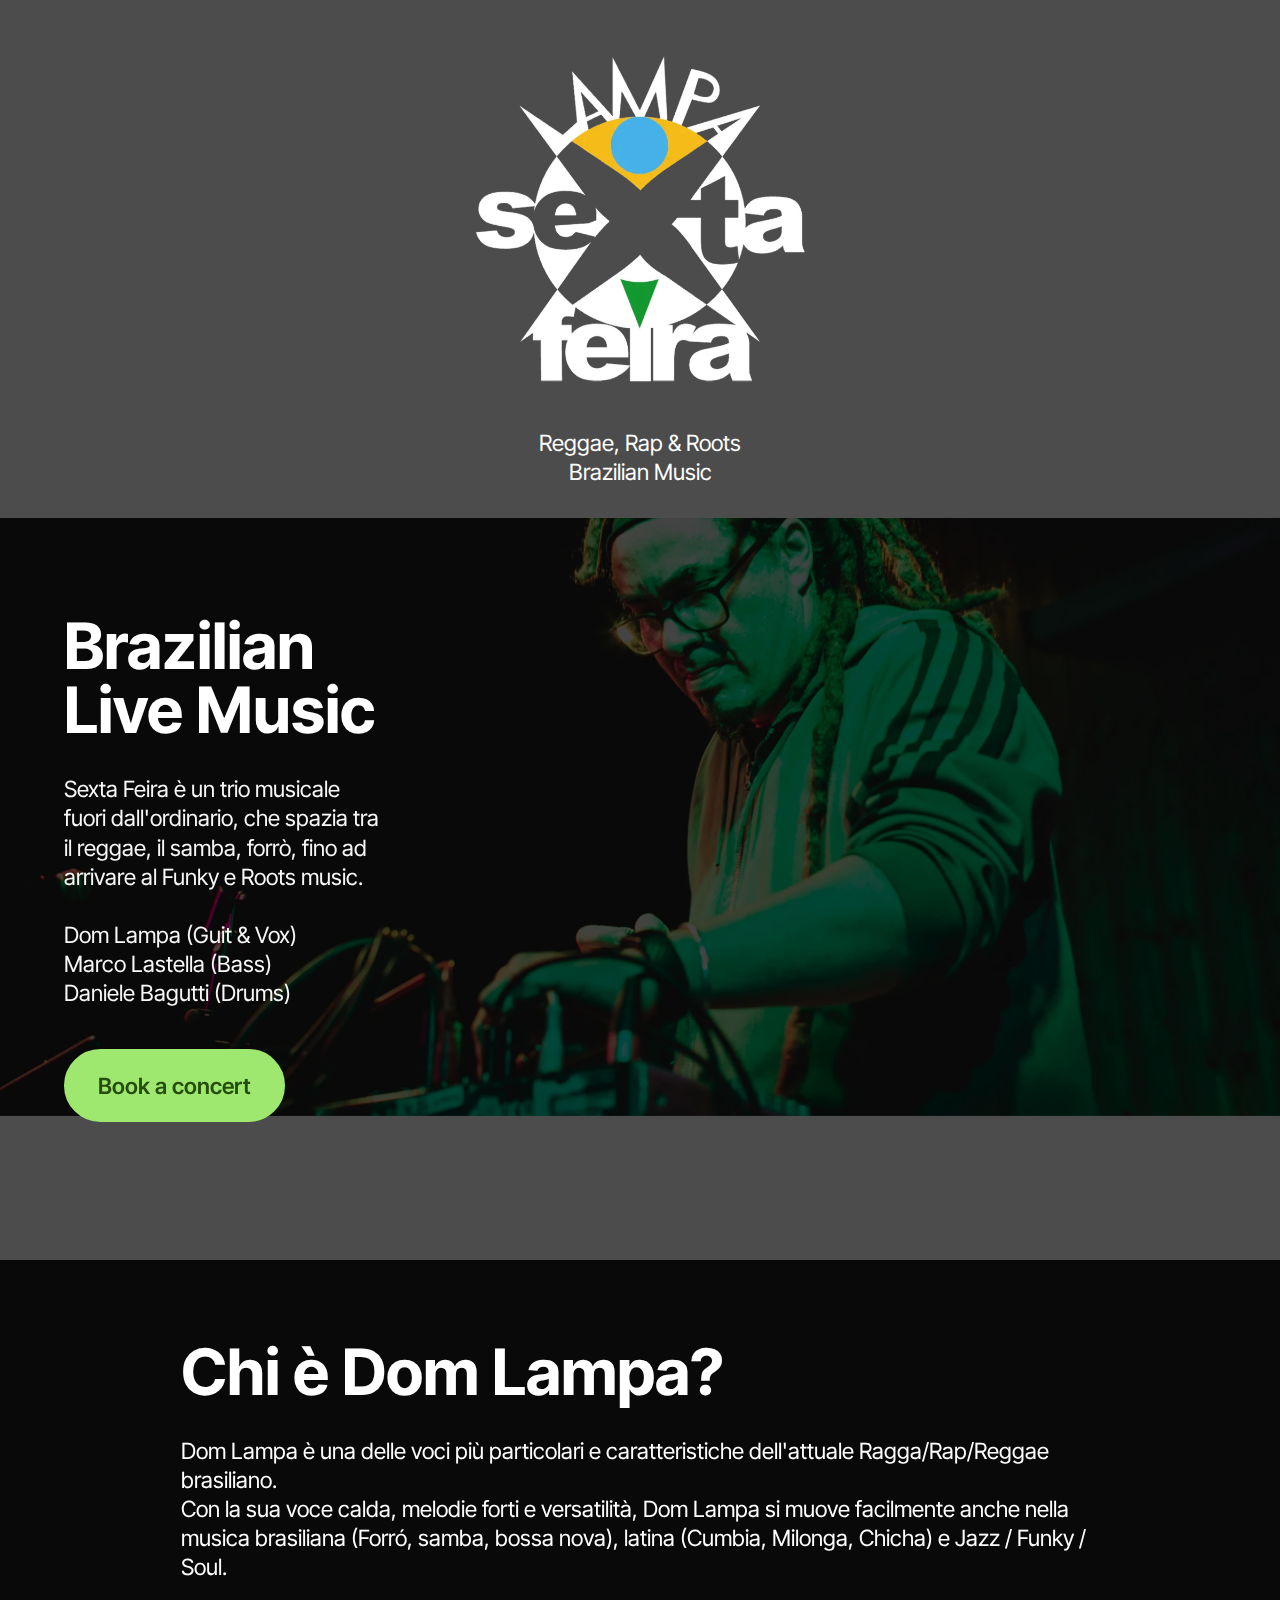
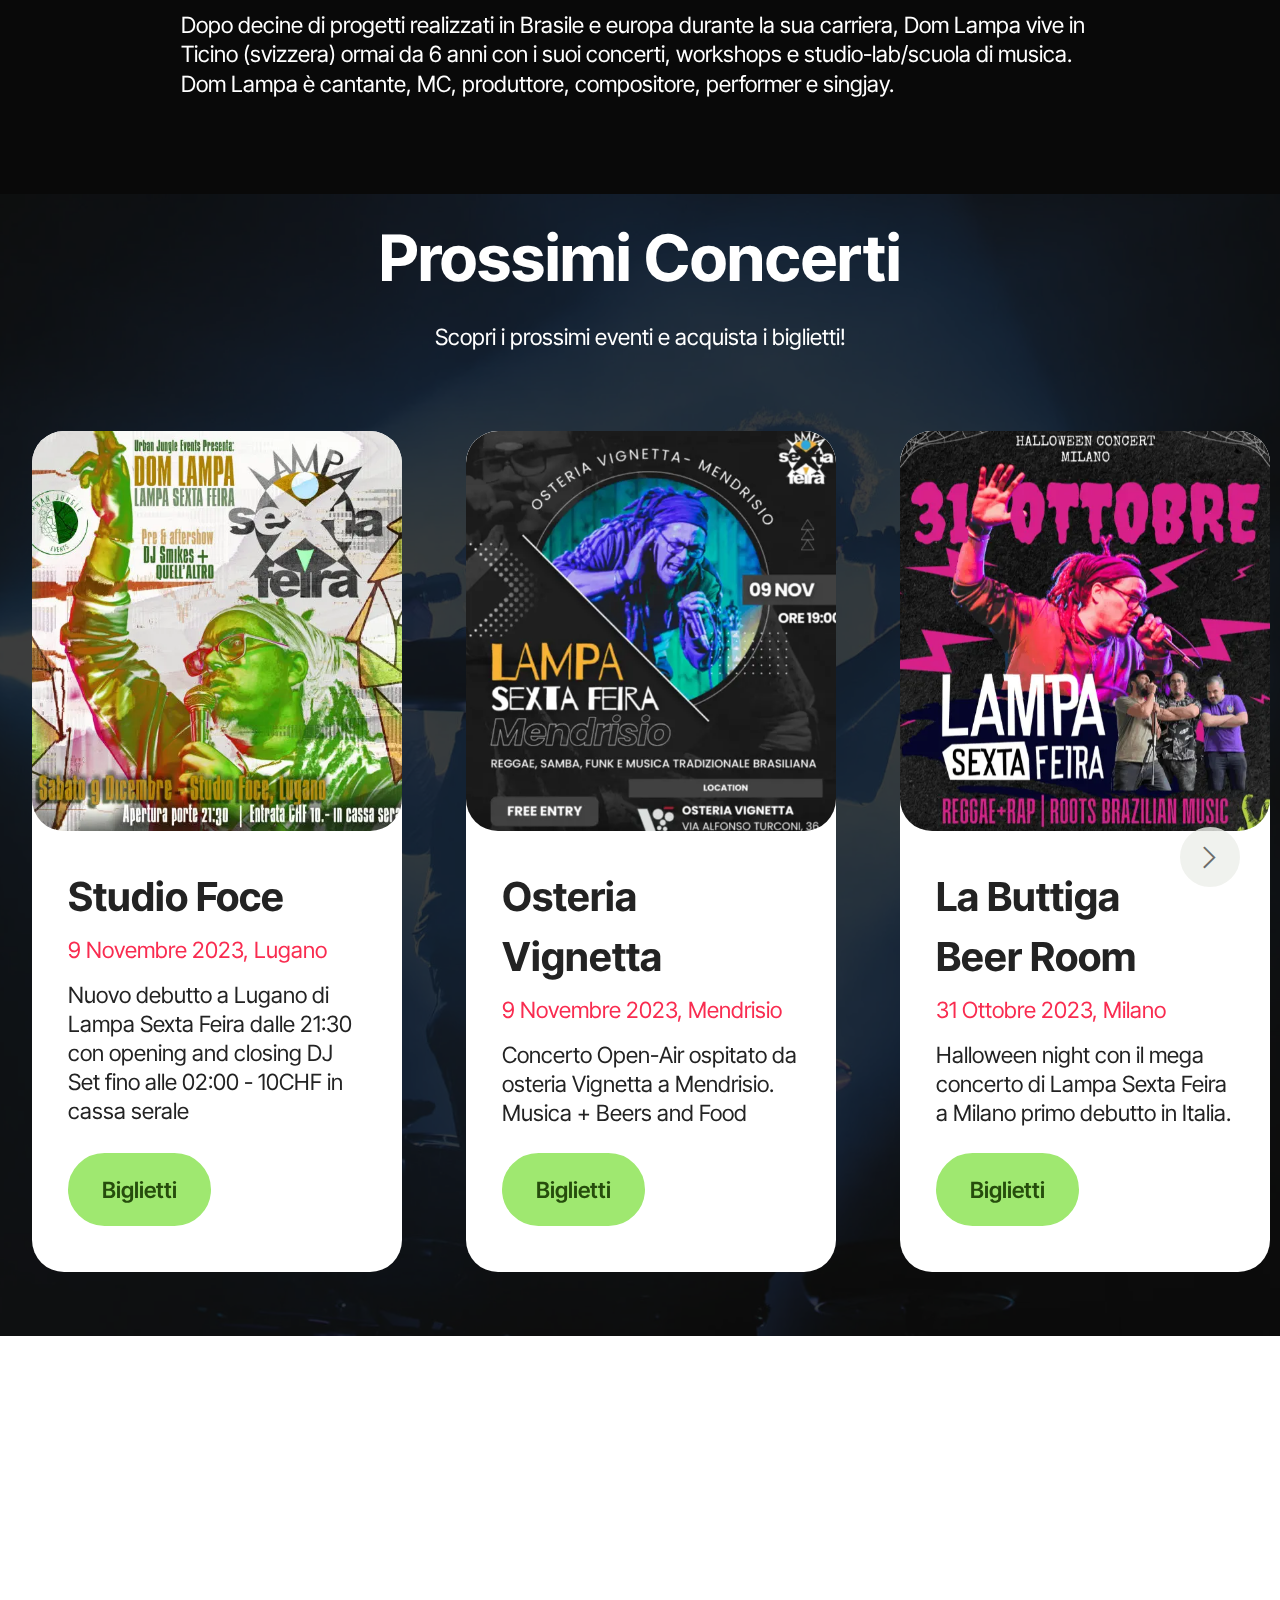
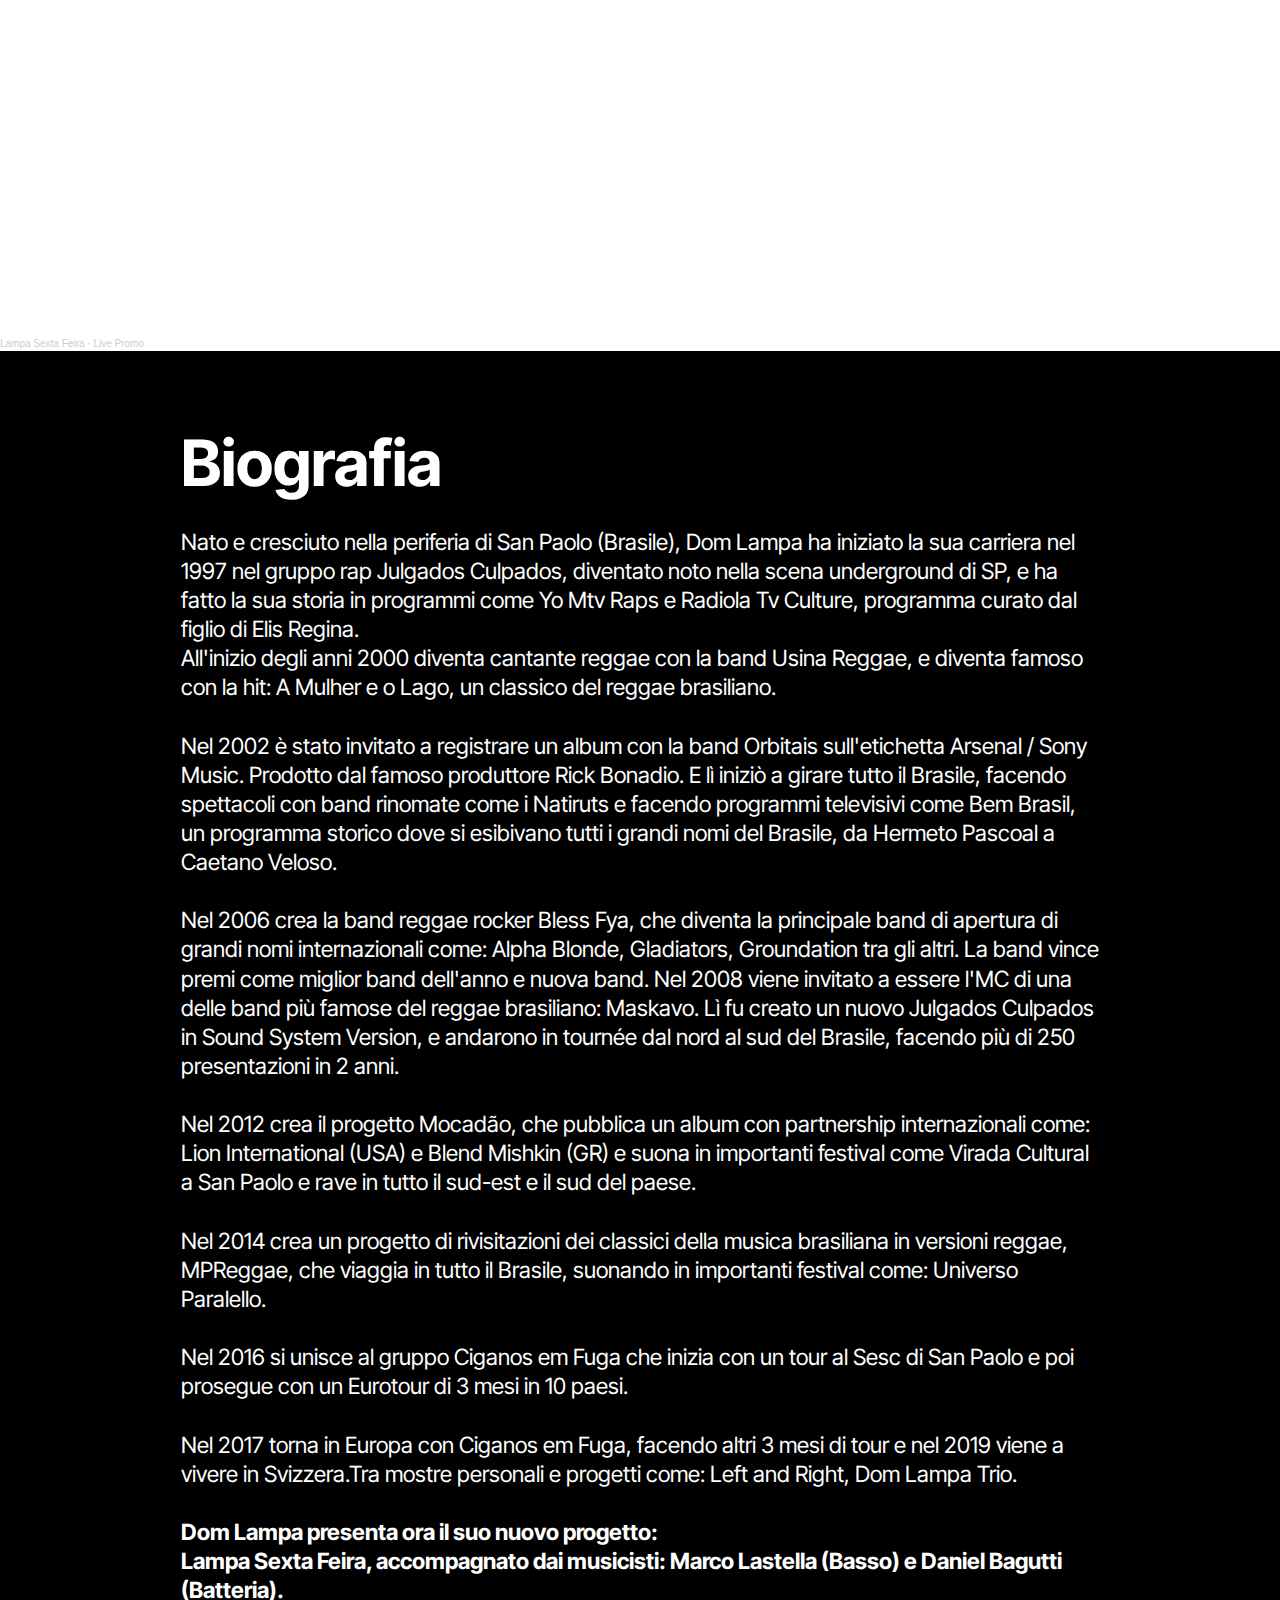
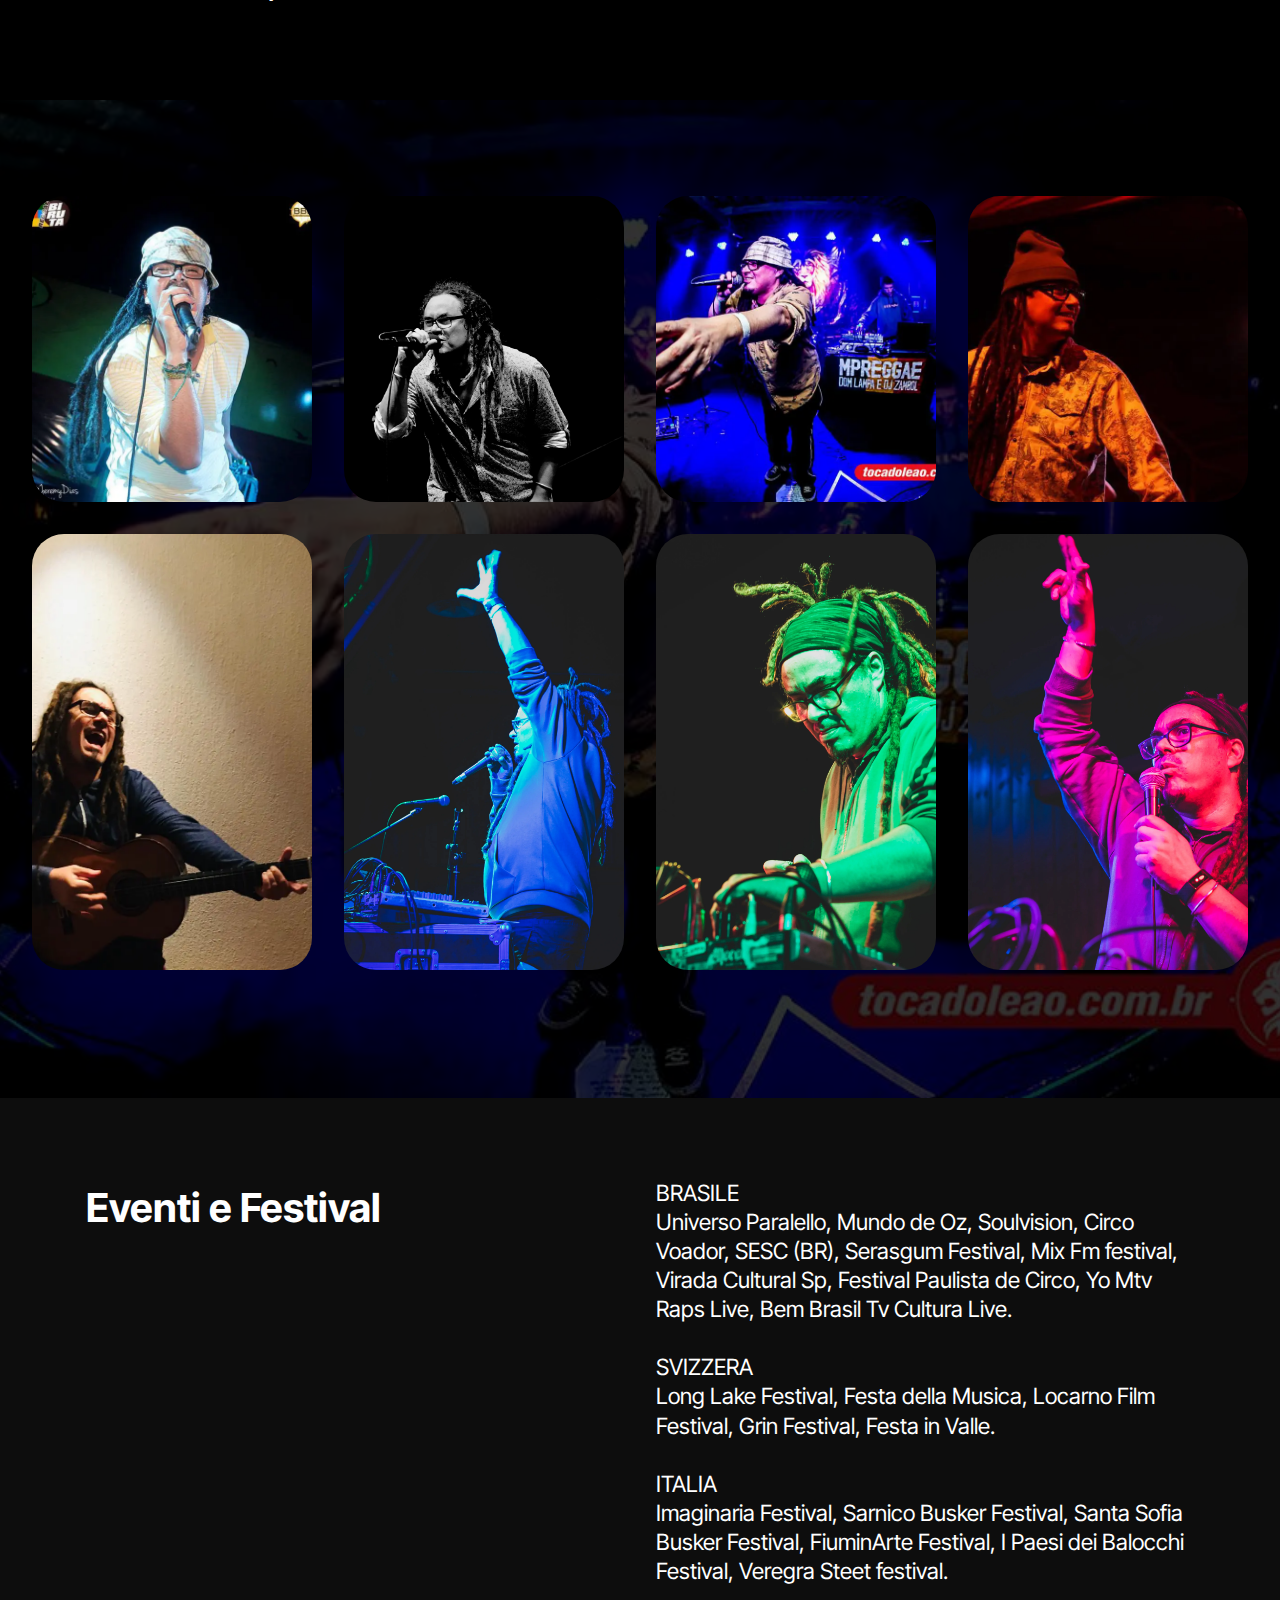
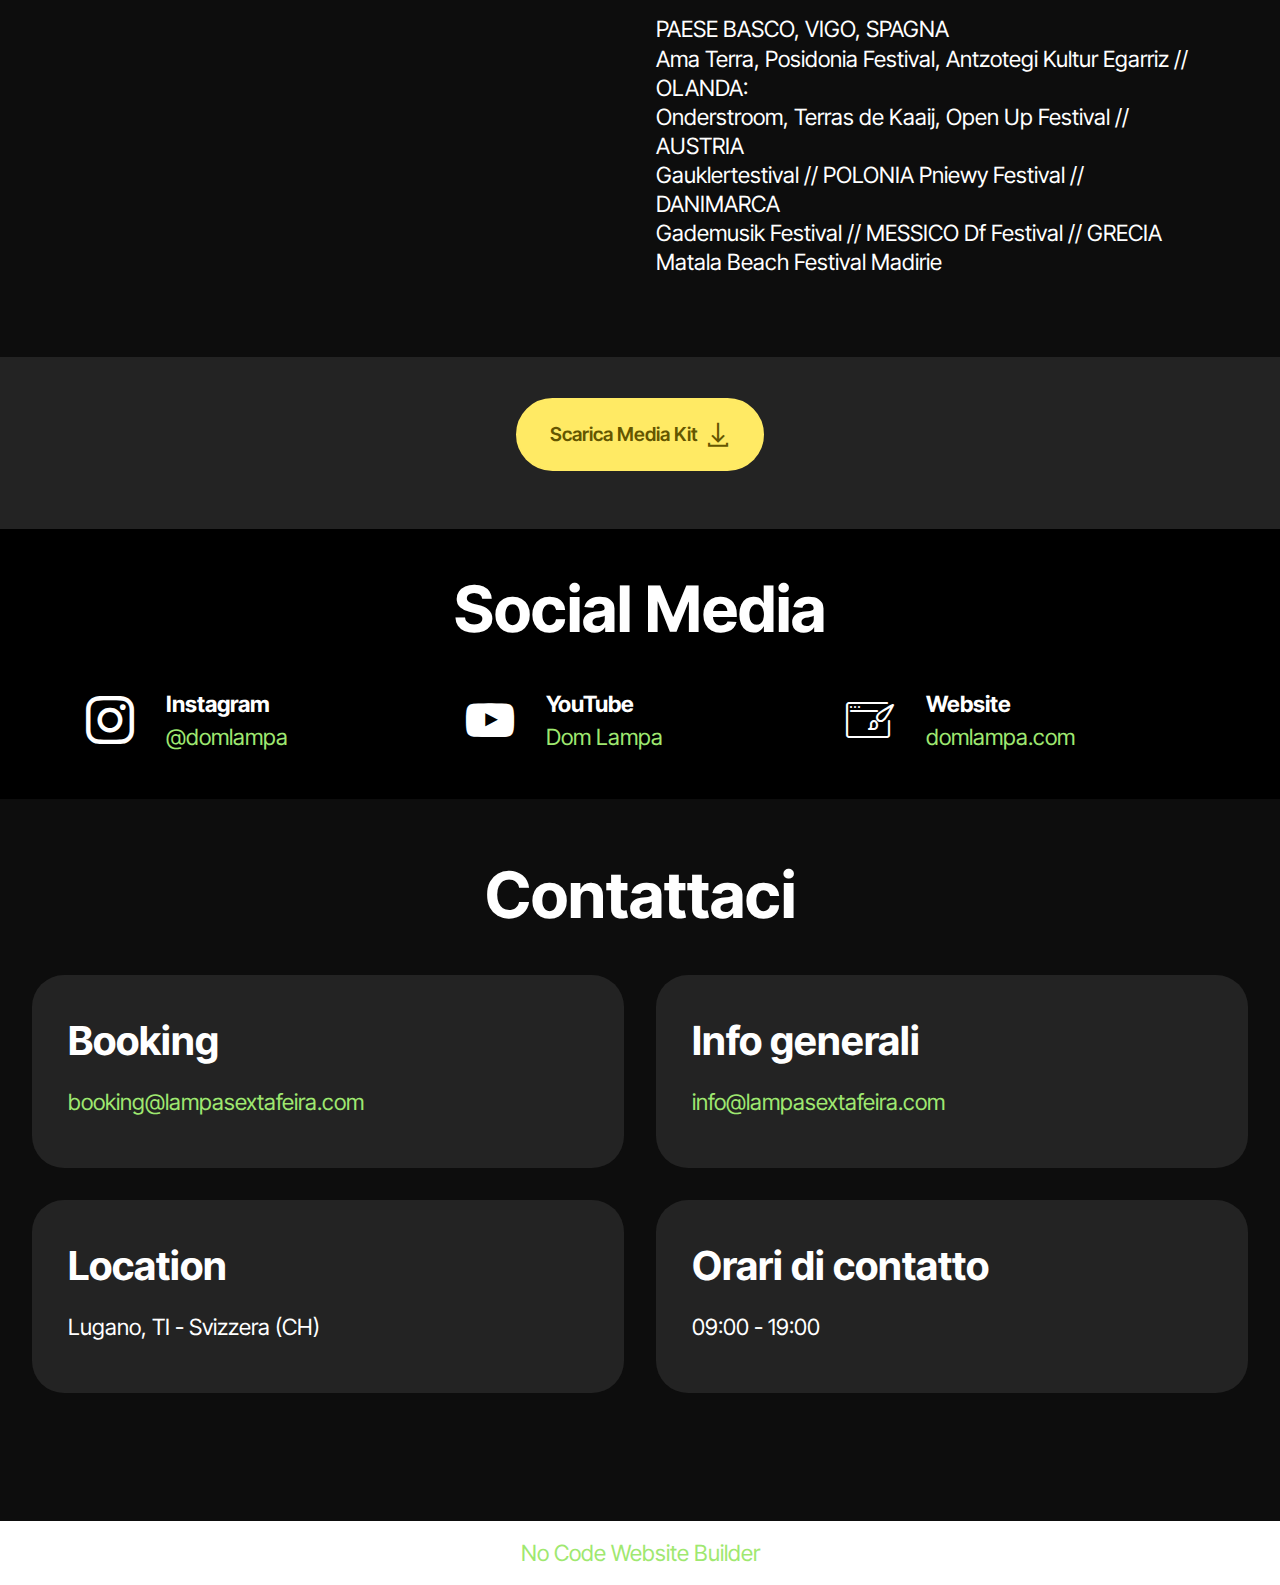
==== commit f3d59ec5: "create github pages" ====
--- a/index.html
+++ b/index.html
@@ -100,10 +100,9 @@
 				<div class="col-12 content-head">
 					<div class="mbr-section-head mb-5">
 						<h4 class="mbr-section-title mbr-fonts-style align-center mb-0 display-2">
-							<strong>Music Events</strong></h4>
+							<strong>Prossimi Concerti</strong></h4>
 						<h5 class="mbr-section-subtitle mbr-fonts-style align-center mb-0 mt-4 display-7">
-							To add more cards, hover on a card and click 'Add items'
-						</h5>
+							Scopri i prossimi eventi e acquista i biglietti!</h5>
 					</div>
 				</div>
 			</div>
@@ -112,7 +111,7 @@
 		<div class="embla mt-4" data-skip-snaps="true" data-align="center" data-contain-scroll="trimSnaps" data-auto-play-interval="5" data-draggable="true">
 			<div class="embla__viewport container-fluid">
 				<div class="embla__container">
-					<div class="embla__slide slider-image item active" style="margin-left: 1rem; margin-right: 1rem;">
+					<div class="embla__slide slider-image item active" style="margin-left: 2rem; margin-right: 2rem;">
 						<div class="slide-content">
 							<div class="item-img">
 								<div class="item-wrapper">
@@ -127,7 +126,7 @@
 
 							<div class="mbr-section-btn item-footer mt-2"><a href="https://www.eventbrite.com/e/lampa-sexta-feira-foce-lugano-tickets-768902466977" class="btn item-btn btn-primary display-7" target="_blank">Biglietti</a></div>
 						</div>
-					</div><div class="embla__slide slider-image item" style="margin-left: 1rem; margin-right: 1rem;">
+					</div><div class="embla__slide slider-image item" style="margin-left: 2rem; margin-right: 2rem;">
 						<div class="slide-content">
 							<div class="item-img">
 								<div class="item-wrapper">
@@ -143,7 +142,7 @@
 
 							<div class="mbr-section-btn item-footer mt-2"><a href="https://www.eventbrite.com/e/biglietti-lampa-sexta-feira-osteria-vignetta-750242945847" class="btn item-btn btn-primary display-7" target="_blank">Biglietti</a></div>
 						</div>
-					</div><div class="embla__slide slider-image item" style="margin-left: 1rem; margin-right: 1rem;">
+					</div><div class="embla__slide slider-image item" style="margin-left: 2rem; margin-right: 2rem;">
 						<div class="slide-content">
 							<div class="item-img">
 								<div class="item-wrapper">
@@ -181,7 +180,7 @@
 	</div>
 </section>
 
-<iframe width="100%" height="600" scrolling="no" frameborder="no" allow="autoplay" src="https://w.soundcloud.com/player/?url=https%3A//api.soundcloud.com/playlists/1705974576&amp;color=%23ff5500&amp;auto_play=false&amp;hide_related=false&amp;show_comments=true&amp;show_user=true&amp;show_reposts=false&amp;show_teaser=true&amp;visual=true" class="cid-tSHEPxWxke" id="soundcloud1-4" data-rv-view="203"></iframe><div style="font-size: 10px; color: #cccccc;line-break: anywhere;word-break: normal;overflow: hidden;white-space: nowrap;text-overflow: ellipsis; font-family: Interstate,Lucida Grande,Lucida Sans Unicode,Lucida Sans,Garuda,Verdana,Tahoma,sans-serif;font-weight: 100;" class="cid-tSHEPxWxke" id="soundcloud1-4" data-rv-view="203"><a href="https://soundcloud.com/lampasextafeira" title="Lampa Sexta Feira" target="_blank" style="color: #cccccc; text-decoration: none;">Lampa Sexta Feira</a> · <a href="https://soundcloud.com/lampasextafeira/sets/live-promo" title="Live Promo" target="_blank" style="color: #cccccc; text-decoration: none;">Live Promo</a></div>
+<iframe width="100%" height="600" scrolling="no" frameborder="no" allow="autoplay" src="https://w.soundcloud.com/player/?url=https%3A//api.soundcloud.com/playlists/1705974576&amp;color=%23ff5500&amp;auto_play=false&amp;hide_related=false&amp;show_comments=true&amp;show_user=true&amp;show_reposts=false&amp;show_teaser=true&amp;visual=true" class="cid-tSHEPxWxke" id="soundcloud1-4" data-rv-view="303"></iframe><div style="font-size: 10px; color: #cccccc;line-break: anywhere;word-break: normal;overflow: hidden;white-space: nowrap;text-overflow: ellipsis; font-family: Interstate,Lucida Grande,Lucida Sans Unicode,Lucida Sans,Garuda,Verdana,Tahoma,sans-serif;font-weight: 100;" class="cid-tSHEPxWxke" id="soundcloud1-4" data-rv-view="303"><a href="https://soundcloud.com/lampasextafeira" title="Lampa Sexta Feira" target="_blank" style="color: #cccccc; text-decoration: none;">Lampa Sexta Feira</a> · <a href="https://soundcloud.com/lampasextafeira/sets/live-promo" title="Live Promo" target="_blank" style="color: #cccccc; text-decoration: none;">Live Promo</a></div>
 
 <section data-bs-version="5.1" class="article12 cid-tSHG6kX9AW" id="article12-5">    
     
@@ -220,77 +219,77 @@
             
             
             <div class="col-12 col-md-6 col-lg-3 item gallery-image active">
-                <div class="item-wrapper mb-3" data-toggle="modal" data-bs-toggle="modal" data-target="#tXk0VnI6H1-modal" data-bs-target="#tXk0VnI6H1-modal">
-                    <img class="w-100" src="assets/images/lampa-1-598x618.webp" alt="Mobirise Website Builder" data-slide-to="0" data-bs-slide-to="0" data-target="#lb-tXk0VnI6H1" data-bs-target="#lb-tXk0VnI6H1">
-                    <div class="icon-wrapper">
-                        <span class="mobi-mbri mobi-mbri-search mbr-iconfont mbr-iconfont-btn"></span>
-                    </div>
-                </div>
-                
-            </div><div class="col-12 col-md-6 col-lg-3 item gallery-image active">
-                <div class="item-wrapper mb-3" data-toggle="modal" data-bs-toggle="modal" data-target="#tXk0VnI6H1-modal" data-bs-target="#tXk0VnI6H1-modal">
-                    <img class="w-100" src="assets/images/lampa-3-6000x4000.webp" alt="Mobirise Website Builder" data-slide-to="1" data-bs-slide-to="1" data-target="#lb-tXk0VnI6H1" data-bs-target="#lb-tXk0VnI6H1">
-                    <div class="icon-wrapper">
-                        <span class="mobi-mbri mobi-mbri-search mbr-iconfont mbr-iconfont-btn"></span>
-                    </div>
-                </div>
-                
-            </div><div class="col-12 col-md-6 col-lg-3 item gallery-image active">
-                <div class="item-wrapper mb-3" data-toggle="modal" data-bs-toggle="modal" data-target="#tXk0VnI6H1-modal" data-bs-target="#tXk0VnI6H1-modal">
-                    <img class="w-100" src="assets/images/lampa-12-960x640.webp" alt="Mobirise Website Builder" data-slide-to="2" data-bs-slide-to="2" data-target="#lb-tXk0VnI6H1" data-bs-target="#lb-tXk0VnI6H1">
-                    <div class="icon-wrapper">
-                        <span class="mobi-mbri mobi-mbri-search mbr-iconfont mbr-iconfont-btn"></span>
-                    </div>
-                </div>
-                
-            </div><div class="col-12 col-md-6 col-lg-3 item gallery-image active">
-                <div class="item-wrapper mb-3" data-toggle="modal" data-bs-toggle="modal" data-target="#tXk0VnI6H1-modal" data-bs-target="#tXk0VnI6H1-modal">
-                    <img class="w-100" src="assets/images/lampa-12-960x639.webp" alt="Mobirise Website Builder" data-slide-to="3" data-bs-slide-to="3" data-target="#lb-tXk0VnI6H1" data-bs-target="#lb-tXk0VnI6H1">
-                    <div class="icon-wrapper">
-                        <span class="mobi-mbri mobi-mbri-search mbr-iconfont mbr-iconfont-btn"></span>
-                    </div>
-                </div>
-                
-            </div><div class="col-12 col-md-6 col-lg-3 item gallery-image active">
-                <div class="item-wrapper mb-3" data-toggle="modal" data-bs-toggle="modal" data-target="#tXk0VnI6H1-modal" data-bs-target="#tXk0VnI6H1-modal">
-                    <img class="w-100" src="assets/images/lampa-15-1024x959.webp" alt="Mobirise Website Builder" data-slide-to="4" data-bs-slide-to="4" data-target="#lb-tXk0VnI6H1" data-bs-target="#lb-tXk0VnI6H1">
-                    <div class="icon-wrapper">
-                        <span class="mobi-mbri mobi-mbri-search mbr-iconfont mbr-iconfont-btn"></span>
-                    </div>
-                </div>
-                
-            </div><div class="col-12 col-md-6 col-lg-3 item gallery-image active">
-                <div class="item-wrapper mb-3" data-toggle="modal" data-bs-toggle="modal" data-target="#tXk0VnI6H1-modal" data-bs-target="#tXk0VnI6H1-modal">
-                    <img class="w-100" src="assets/images/lampa-17-2136x3204.webp" alt="Mobirise Website Builder" data-slide-to="5" data-bs-slide-to="5" data-target="#lb-tXk0VnI6H1" data-bs-target="#lb-tXk0VnI6H1">
-                    <div class="icon-wrapper">
-                        <span class="mobi-mbri mobi-mbri-search mbr-iconfont mbr-iconfont-btn"></span>
-                    </div>
-                </div>
-                
-            </div><div class="col-12 col-md-6 col-lg-3 item gallery-image active">
-                <div class="item-wrapper mb-3" data-toggle="modal" data-bs-toggle="modal" data-target="#tXk0VnI6H1-modal" data-bs-target="#tXk0VnI6H1-modal">
-                    <img class="w-100" src="assets/images/lampa-19-5040x3360.webp" alt="Mobirise Website Builder" data-slide-to="6" data-bs-slide-to="6" data-target="#lb-tXk0VnI6H1" data-bs-target="#lb-tXk0VnI6H1">
-                    <div class="icon-wrapper">
-                        <span class="mobi-mbri mobi-mbri-search mbr-iconfont mbr-iconfont-btn"></span>
-                    </div>
-                </div>
-                
-            </div><div class="col-12 col-md-6 col-lg-3 item gallery-image active">
-                <div class="item-wrapper mb-3" data-toggle="modal" data-bs-toggle="modal" data-target="#tXk0VnI6H1-modal" data-bs-target="#tXk0VnI6H1-modal">
-                    <img class="w-100" src="assets/images/lampa-22-5040x3360.webp" alt="Mobirise Website Builder" data-slide-to="7" data-bs-slide-to="7" data-target="#lb-tXk0VnI6H1" data-bs-target="#lb-tXk0VnI6H1">
-                    <div class="icon-wrapper">
-                        <span class="mobi-mbri mobi-mbri-search mbr-iconfont mbr-iconfont-btn"></span>
-                    </div>
-                </div>
-                
-            </div>
-        </div>
-
-        <div class="modal mbr-slider" tabindex="-1" role="dialog" aria-hidden="true" id="tXk0VnI6H1-modal">
+                <div class="item-wrapper mb-3" data-toggle="modal" data-bs-toggle="modal" data-target="#tXk1Wqmi7y-modal" data-bs-target="#tXk1Wqmi7y-modal">
+                    <img class="w-100" src="assets/images/lampa-1-598x618.webp" alt="Mobirise Website Builder" data-slide-to="0" data-bs-slide-to="0" data-target="#lb-tXk1Wqmi7y" data-bs-target="#lb-tXk1Wqmi7y">
+                    <div class="icon-wrapper">
+                        <span class="mobi-mbri mobi-mbri-search mbr-iconfont mbr-iconfont-btn"></span>
+                    </div>
+                </div>
+                
+            </div><div class="col-12 col-md-6 col-lg-3 item gallery-image active">
+                <div class="item-wrapper mb-3" data-toggle="modal" data-bs-toggle="modal" data-target="#tXk1Wqmi7y-modal" data-bs-target="#tXk1Wqmi7y-modal">
+                    <img class="w-100" src="assets/images/lampa-3-6000x4000.webp" alt="Mobirise Website Builder" data-slide-to="1" data-bs-slide-to="1" data-target="#lb-tXk1Wqmi7y" data-bs-target="#lb-tXk1Wqmi7y">
+                    <div class="icon-wrapper">
+                        <span class="mobi-mbri mobi-mbri-search mbr-iconfont mbr-iconfont-btn"></span>
+                    </div>
+                </div>
+                
+            </div><div class="col-12 col-md-6 col-lg-3 item gallery-image active">
+                <div class="item-wrapper mb-3" data-toggle="modal" data-bs-toggle="modal" data-target="#tXk1Wqmi7y-modal" data-bs-target="#tXk1Wqmi7y-modal">
+                    <img class="w-100" src="assets/images/lampa-12-960x640.webp" alt="Mobirise Website Builder" data-slide-to="2" data-bs-slide-to="2" data-target="#lb-tXk1Wqmi7y" data-bs-target="#lb-tXk1Wqmi7y">
+                    <div class="icon-wrapper">
+                        <span class="mobi-mbri mobi-mbri-search mbr-iconfont mbr-iconfont-btn"></span>
+                    </div>
+                </div>
+                
+            </div><div class="col-12 col-md-6 col-lg-3 item gallery-image active">
+                <div class="item-wrapper mb-3" data-toggle="modal" data-bs-toggle="modal" data-target="#tXk1Wqmi7y-modal" data-bs-target="#tXk1Wqmi7y-modal">
+                    <img class="w-100" src="assets/images/lampa-12-960x639.webp" alt="Mobirise Website Builder" data-slide-to="3" data-bs-slide-to="3" data-target="#lb-tXk1Wqmi7y" data-bs-target="#lb-tXk1Wqmi7y">
+                    <div class="icon-wrapper">
+                        <span class="mobi-mbri mobi-mbri-search mbr-iconfont mbr-iconfont-btn"></span>
+                    </div>
+                </div>
+                
+            </div><div class="col-12 col-md-6 col-lg-3 item gallery-image active">
+                <div class="item-wrapper mb-3" data-toggle="modal" data-bs-toggle="modal" data-target="#tXk1Wqmi7y-modal" data-bs-target="#tXk1Wqmi7y-modal">
+                    <img class="w-100" src="assets/images/lampa-15-1024x959.webp" alt="Mobirise Website Builder" data-slide-to="4" data-bs-slide-to="4" data-target="#lb-tXk1Wqmi7y" data-bs-target="#lb-tXk1Wqmi7y">
+                    <div class="icon-wrapper">
+                        <span class="mobi-mbri mobi-mbri-search mbr-iconfont mbr-iconfont-btn"></span>
+                    </div>
+                </div>
+                
+            </div><div class="col-12 col-md-6 col-lg-3 item gallery-image active">
+                <div class="item-wrapper mb-3" data-toggle="modal" data-bs-toggle="modal" data-target="#tXk1Wqmi7y-modal" data-bs-target="#tXk1Wqmi7y-modal">
+                    <img class="w-100" src="assets/images/lampa-17-2136x3204.webp" alt="Mobirise Website Builder" data-slide-to="5" data-bs-slide-to="5" data-target="#lb-tXk1Wqmi7y" data-bs-target="#lb-tXk1Wqmi7y">
+                    <div class="icon-wrapper">
+                        <span class="mobi-mbri mobi-mbri-search mbr-iconfont mbr-iconfont-btn"></span>
+                    </div>
+                </div>
+                
+            </div><div class="col-12 col-md-6 col-lg-3 item gallery-image active">
+                <div class="item-wrapper mb-3" data-toggle="modal" data-bs-toggle="modal" data-target="#tXk1Wqmi7y-modal" data-bs-target="#tXk1Wqmi7y-modal">
+                    <img class="w-100" src="assets/images/lampa-19-5040x3360.webp" alt="Mobirise Website Builder" data-slide-to="6" data-bs-slide-to="6" data-target="#lb-tXk1Wqmi7y" data-bs-target="#lb-tXk1Wqmi7y">
+                    <div class="icon-wrapper">
+                        <span class="mobi-mbri mobi-mbri-search mbr-iconfont mbr-iconfont-btn"></span>
+                    </div>
+                </div>
+                
+            </div><div class="col-12 col-md-6 col-lg-3 item gallery-image active">
+                <div class="item-wrapper mb-3" data-toggle="modal" data-bs-toggle="modal" data-target="#tXk1Wqmi7y-modal" data-bs-target="#tXk1Wqmi7y-modal">
+                    <img class="w-100" src="assets/images/lampa-22-5040x3360.webp" alt="Mobirise Website Builder" data-slide-to="7" data-bs-slide-to="7" data-target="#lb-tXk1Wqmi7y" data-bs-target="#lb-tXk1Wqmi7y">
+                    <div class="icon-wrapper">
+                        <span class="mobi-mbri mobi-mbri-search mbr-iconfont mbr-iconfont-btn"></span>
+                    </div>
+                </div>
+                
+            </div>
+        </div>
+
+        <div class="modal mbr-slider" tabindex="-1" role="dialog" aria-hidden="true" id="tXk1Wqmi7y-modal">
             <div class="modal-dialog" role="document">
                 <div class="modal-content">
                     <div class="modal-body">
-                        <div class="carousel slide" data-pause="false" data-bs-pause="false" id="lb-tXk0VnI6H1" data-interval="5000" data-bs-interval="5000">
+                        <div class="carousel slide" data-pause="false" data-bs-pause="false" id="lb-tXk1Wqmi7y" data-interval="5000" data-bs-interval="5000">
                             <div class="carousel-inner">
                                 
                                 
@@ -318,7 +317,7 @@
                                 </div>
                             </div>
                             <ol class="carousel-indicators">
-                                <li data-slide-to="0" data-bs-slide-to="0" class="active" data-target="#lb-tXk0VnI6H1" data-bs-target="#lb-tXk0VnI6H1"></li><li data-slide-to="1" data-bs-slide-to="1" class="" data-target="#lb-tXk0VnI6H1" data-bs-target="#lb-tXk0VnI6H1"></li><li data-slide-to="2" data-bs-slide-to="2" class="" data-target="#lb-tXk0VnI6H1" data-bs-target="#lb-tXk0VnI6H1"></li><li data-slide-to="3" data-bs-slide-to="3" class="" data-target="#lb-tXk0VnI6H1" data-bs-target="#lb-tXk0VnI6H1"></li><li data-slide-to="4" data-bs-slide-to="4" class="" data-target="#lb-tXk0VnI6H1" data-bs-target="#lb-tXk0VnI6H1"></li><li data-slide-to="5" data-bs-slide-to="5" class="" data-target="#lb-tXk0VnI6H1" data-bs-target="#lb-tXk0VnI6H1"></li><li data-slide-to="6" data-bs-slide-to="6" class="" data-target="#lb-tXk0VnI6H1" data-bs-target="#lb-tXk0VnI6H1"></li><li data-slide-to="7" data-bs-slide-to="7" class="" data-target="#lb-tXk0VnI6H1" data-bs-target="#lb-tXk0VnI6H1"></li>
+                                <li data-slide-to="0" data-bs-slide-to="0" class="active" data-target="#lb-tXk1Wqmi7y" data-bs-target="#lb-tXk1Wqmi7y"></li><li data-slide-to="1" data-bs-slide-to="1" class="" data-target="#lb-tXk1Wqmi7y" data-bs-target="#lb-tXk1Wqmi7y"></li><li data-slide-to="2" data-bs-slide-to="2" class="" data-target="#lb-tXk1Wqmi7y" data-bs-target="#lb-tXk1Wqmi7y"></li><li data-slide-to="3" data-bs-slide-to="3" class="" data-target="#lb-tXk1Wqmi7y" data-bs-target="#lb-tXk1Wqmi7y"></li><li data-slide-to="4" data-bs-slide-to="4" class="" data-target="#lb-tXk1Wqmi7y" data-bs-target="#lb-tXk1Wqmi7y"></li><li data-slide-to="5" data-bs-slide-to="5" class="" data-target="#lb-tXk1Wqmi7y" data-bs-target="#lb-tXk1Wqmi7y"></li><li data-slide-to="6" data-bs-slide-to="6" class="" data-target="#lb-tXk1Wqmi7y" data-bs-target="#lb-tXk1Wqmi7y"></li><li data-slide-to="7" data-bs-slide-to="7" class="" data-target="#lb-tXk1Wqmi7y" data-bs-target="#lb-tXk1Wqmi7y"></li>
                                 
                                 
                                 
@@ -329,11 +328,11 @@
                             </ol>
                             <a role="button" href="" class="close" data-dismiss="modal" data-bs-dismiss="modal" aria-label="Close">
                             </a>
-                            <a class="carousel-control-prev carousel-control" role="button" data-slide="prev" data-bs-slide="prev" href="#lb-tXk0VnI6H1">
+                            <a class="carousel-control-prev carousel-control" role="button" data-slide="prev" data-bs-slide="prev" href="#lb-tXk1Wqmi7y">
                                 <span class="mobi-mbri mobi-mbri-arrow-prev" aria-hidden="true"></span>
                                 <span class="sr-only visually-hidden">Previous</span>
                             </a>
-                            <a class="carousel-control-next carousel-control" role="button" data-slide="next" data-bs-slide="next" href="#lb-tXk0VnI6H1">
+                            <a class="carousel-control-next carousel-control" role="button" data-slide="next" data-bs-slide="next" href="#lb-tXk1Wqmi7y">
                                 <span class="mobi-mbri mobi-mbri-arrow-next" aria-hidden="true"></span>
                                 <span class="sr-only visually-hidden">Next</span>
                             </a>
@@ -485,7 +484,7 @@
             </div>
         </div>
     </div>
-</section><section class="display-7" style="padding: 0;align-items: center;justify-content: center;flex-wrap: wrap;    align-content: center;display: flex;position: relative;height: 4rem;"><a href="https://mobiri.se/175014" style="flex: 1 1;height: 4rem;position: absolute;width: 100%;z-index: 1;"><img alt="" style="height: 4rem;" src="[data-uri]"></a><p style="margin: 0;text-align: center;" class="display-7">&#8204;</p><a style="z-index:1" href="https://mobirise.com/builder/html-code-generator.html">HTML Code Generator</a></section><script src="assets/bootstrap/js/bootstrap.bundle.min.js"></script>  <script src="assets/parallax/jarallax.js"></script>  <script src="assets/smoothscroll/smooth-scroll.js"></script>  <script src="assets/ytplayer/index.js"></script>  <script src="assets/vimeoplayer/player.js"></script>  <script src="assets/embla/embla.min.js"></script>  <script src="assets/embla/script.js"></script>  <script src="assets/theme/js/script.js"></script>  
+</section><section class="display-7" style="padding: 0;align-items: center;justify-content: center;flex-wrap: wrap;    align-content: center;display: flex;position: relative;height: 4rem;"><a href="https://mobiri.se/175014" style="flex: 1 1;height: 4rem;position: absolute;width: 100%;z-index: 1;"><img alt="" style="height: 4rem;" src="[data-uri]"></a><p style="margin: 0;text-align: center;" class="display-7">&#8204;</p><a style="z-index:1" href="https://mobirise.com/builder/no-code-website-builder.html">No Code Website Builder</a></section><script src="assets/bootstrap/js/bootstrap.bundle.min.js"></script>  <script src="assets/parallax/jarallax.js"></script>  <script src="assets/smoothscroll/smooth-scroll.js"></script>  <script src="assets/ytplayer/index.js"></script>  <script src="assets/vimeoplayer/player.js"></script>  <script src="assets/embla/embla.min.js"></script>  <script src="assets/embla/script.js"></script>  <script src="assets/theme/js/script.js"></script>  
   
   
 </body>
--- a/assets/mobirise/css/mbr-additional.css
+++ b/assets/mobirise/css/mbr-additional.css
@@ -822,8 +822,8 @@
   color: #ffffff;
 }
 .cid-tXjTV8zQqG {
-  padding-top: 6rem;
-  padding-bottom: 6rem;
+  padding-top: 2rem;
+  padding-bottom: 4rem;
   background-image: url("../../../assets/images/karsten-winegeart-dvuegqldan0-unsplash-2000x1336.webp");
 }
 .cid-tXjTV8zQqG .mbr-overlay {
--- a/assets/mobirise/css/mbr-additional.css
+++ b/assets/mobirise/css/mbr-additional.css
@@ -822,8 +822,8 @@
   color: #ffffff;
 }
 .cid-tXjTV8zQqG {
-  padding-top: 6rem;
-  padding-bottom: 6rem;
+  padding-top: 2rem;
+  padding-bottom: 4rem;
   background-image: url("../../../assets/images/karsten-winegeart-dvuegqldan0-unsplash-2000x1336.webp");
 }
 .cid-tXjTV8zQqG .mbr-overlay {
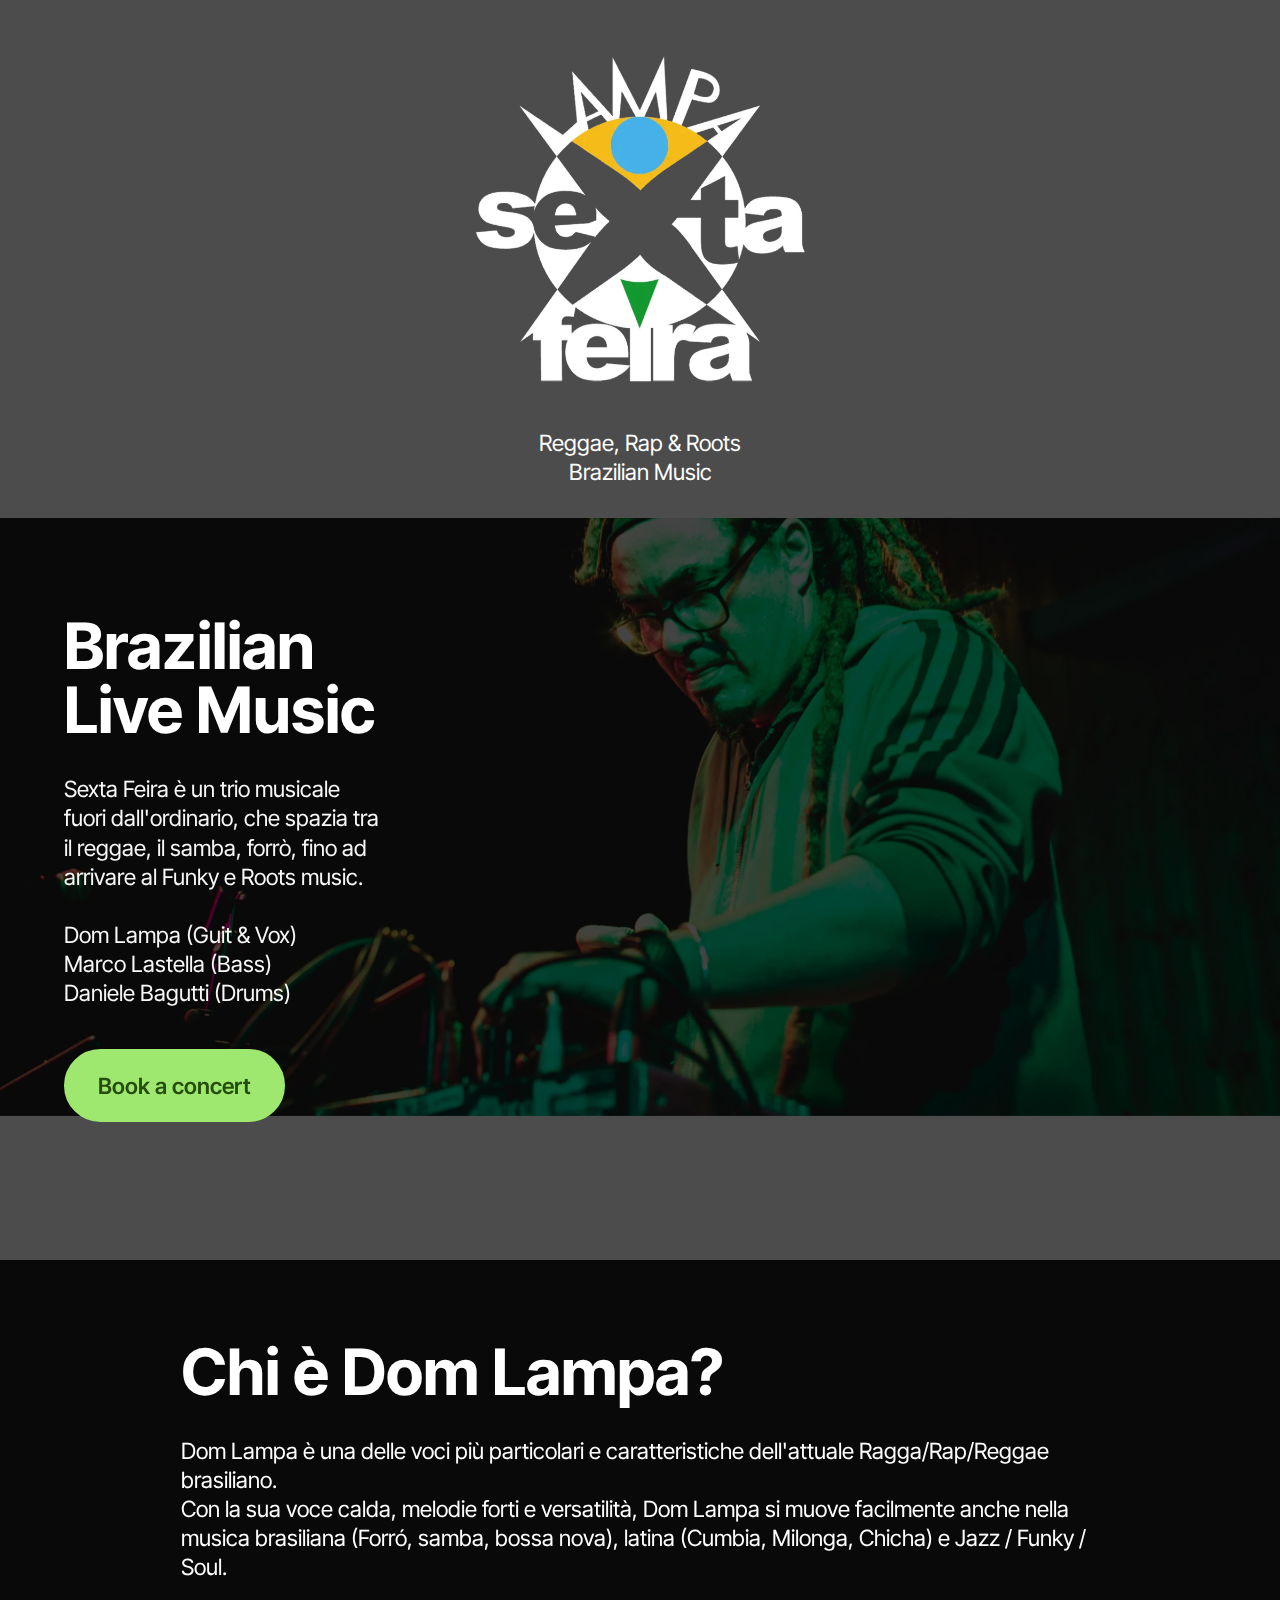
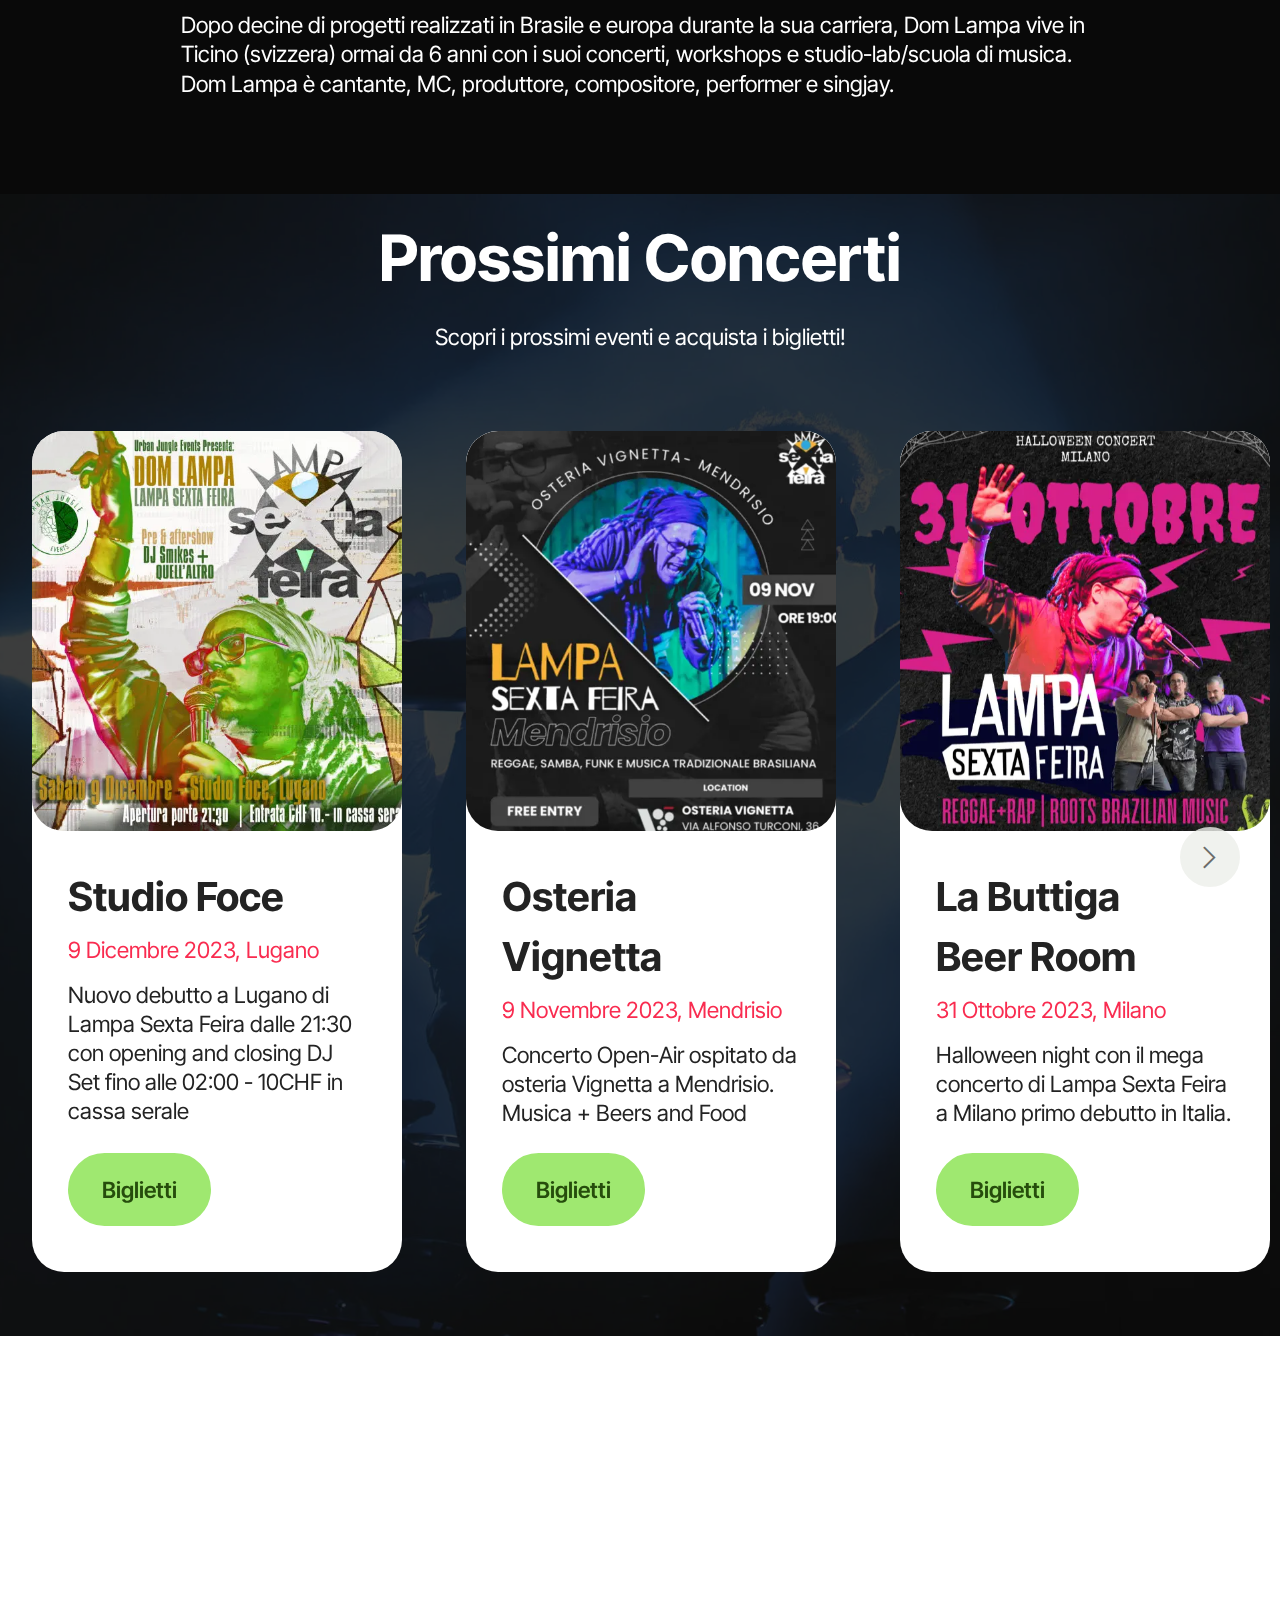
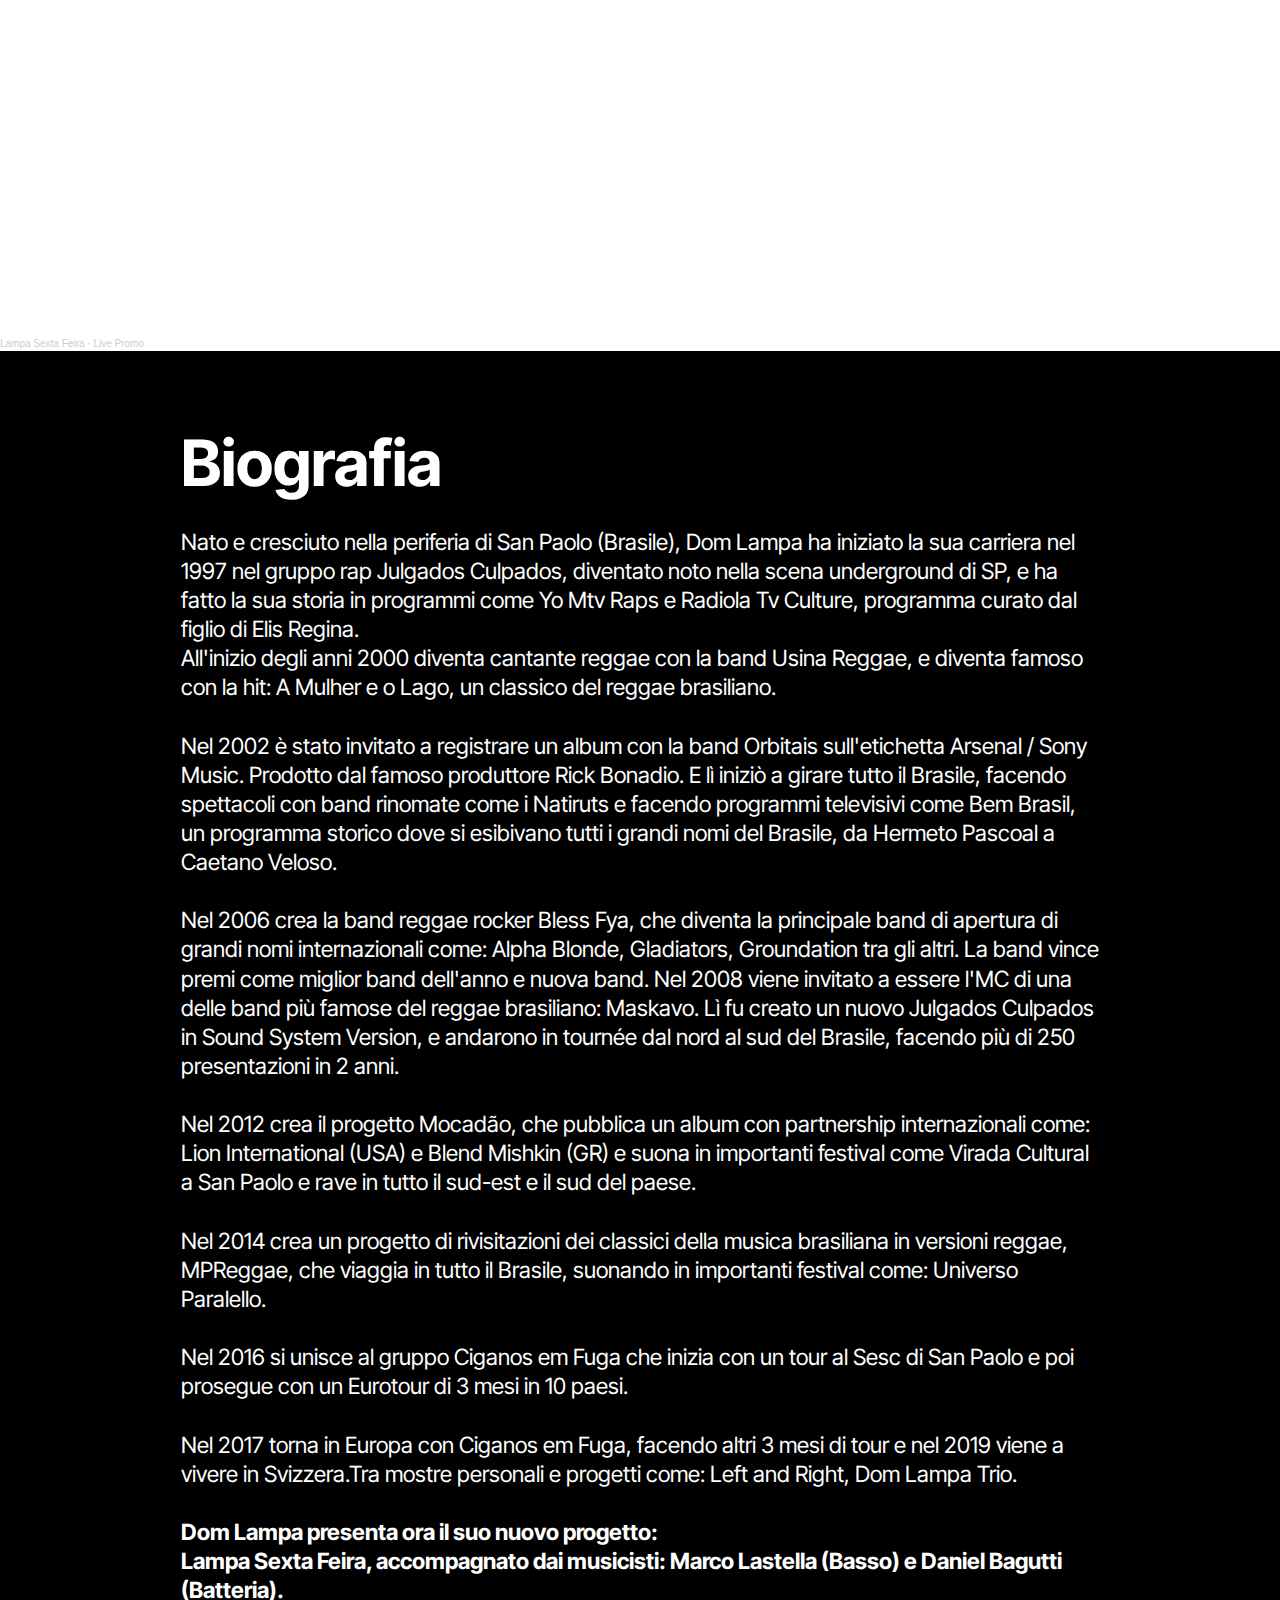
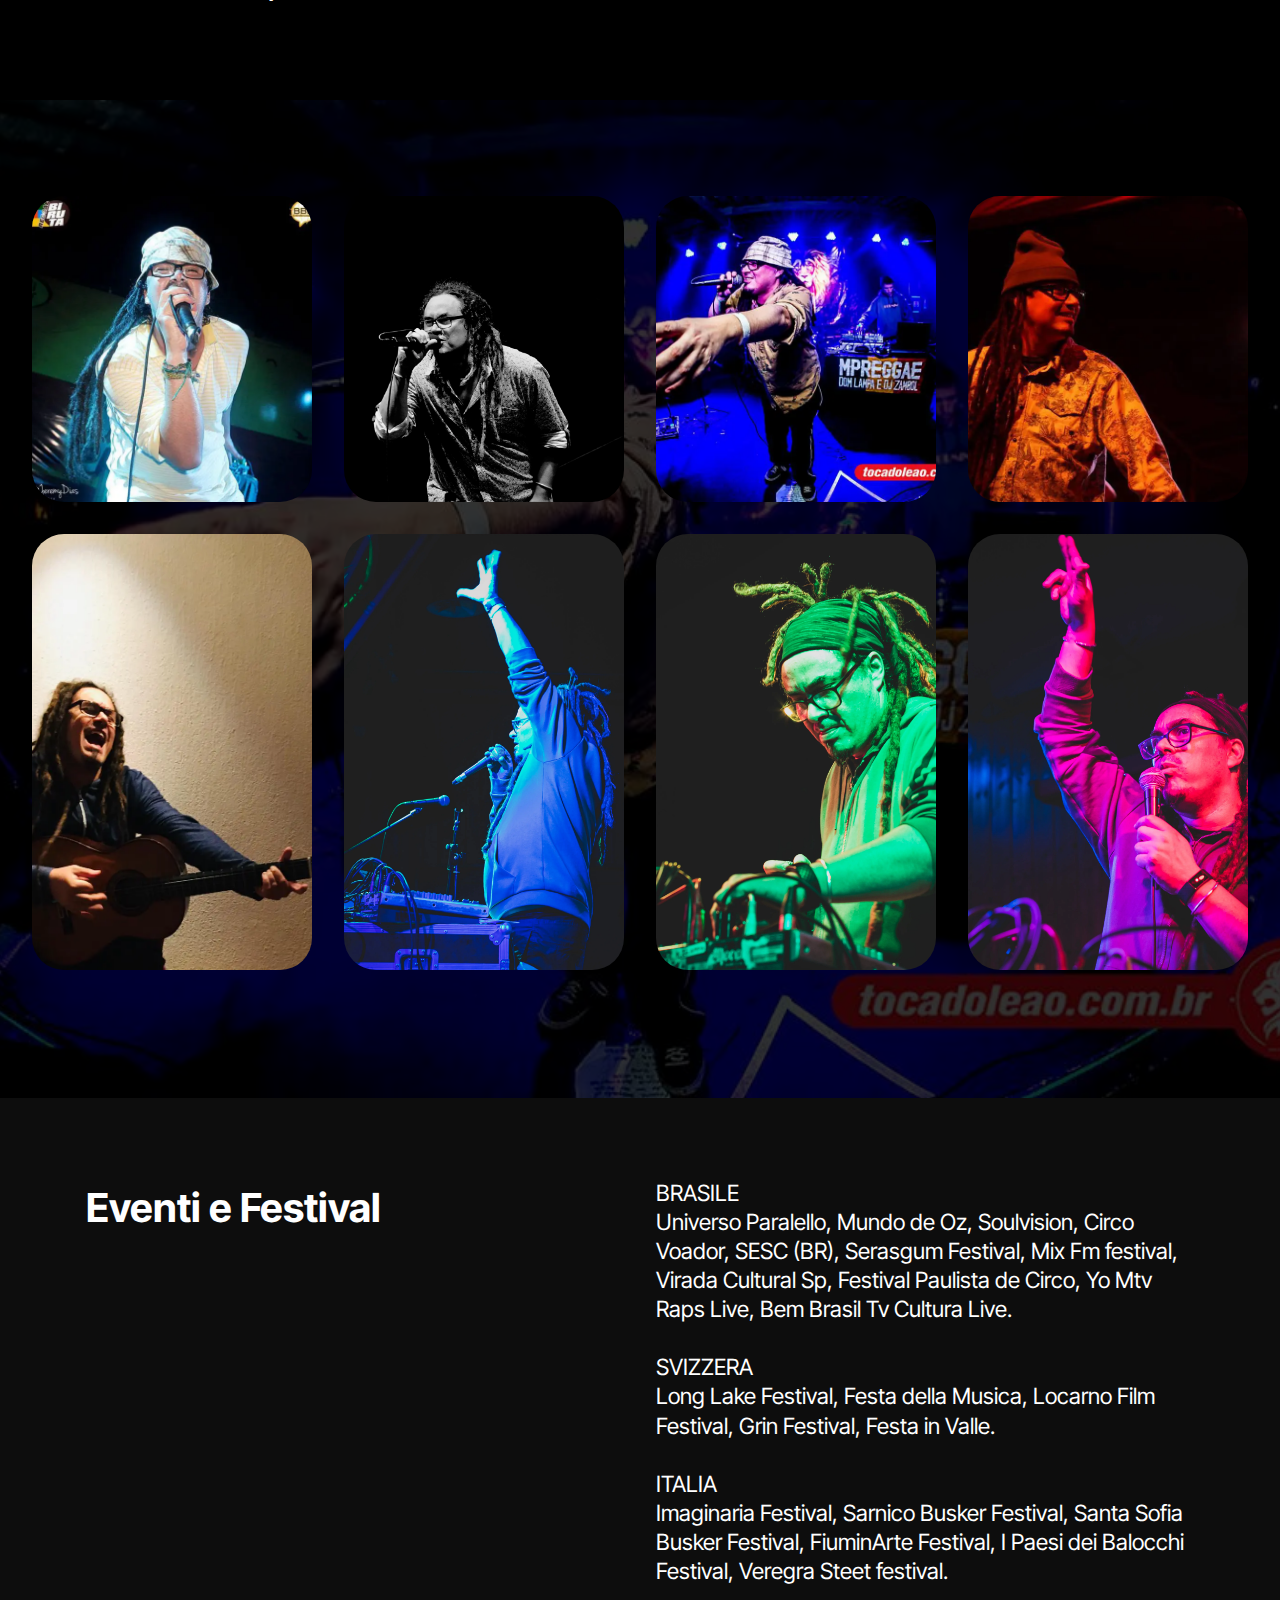
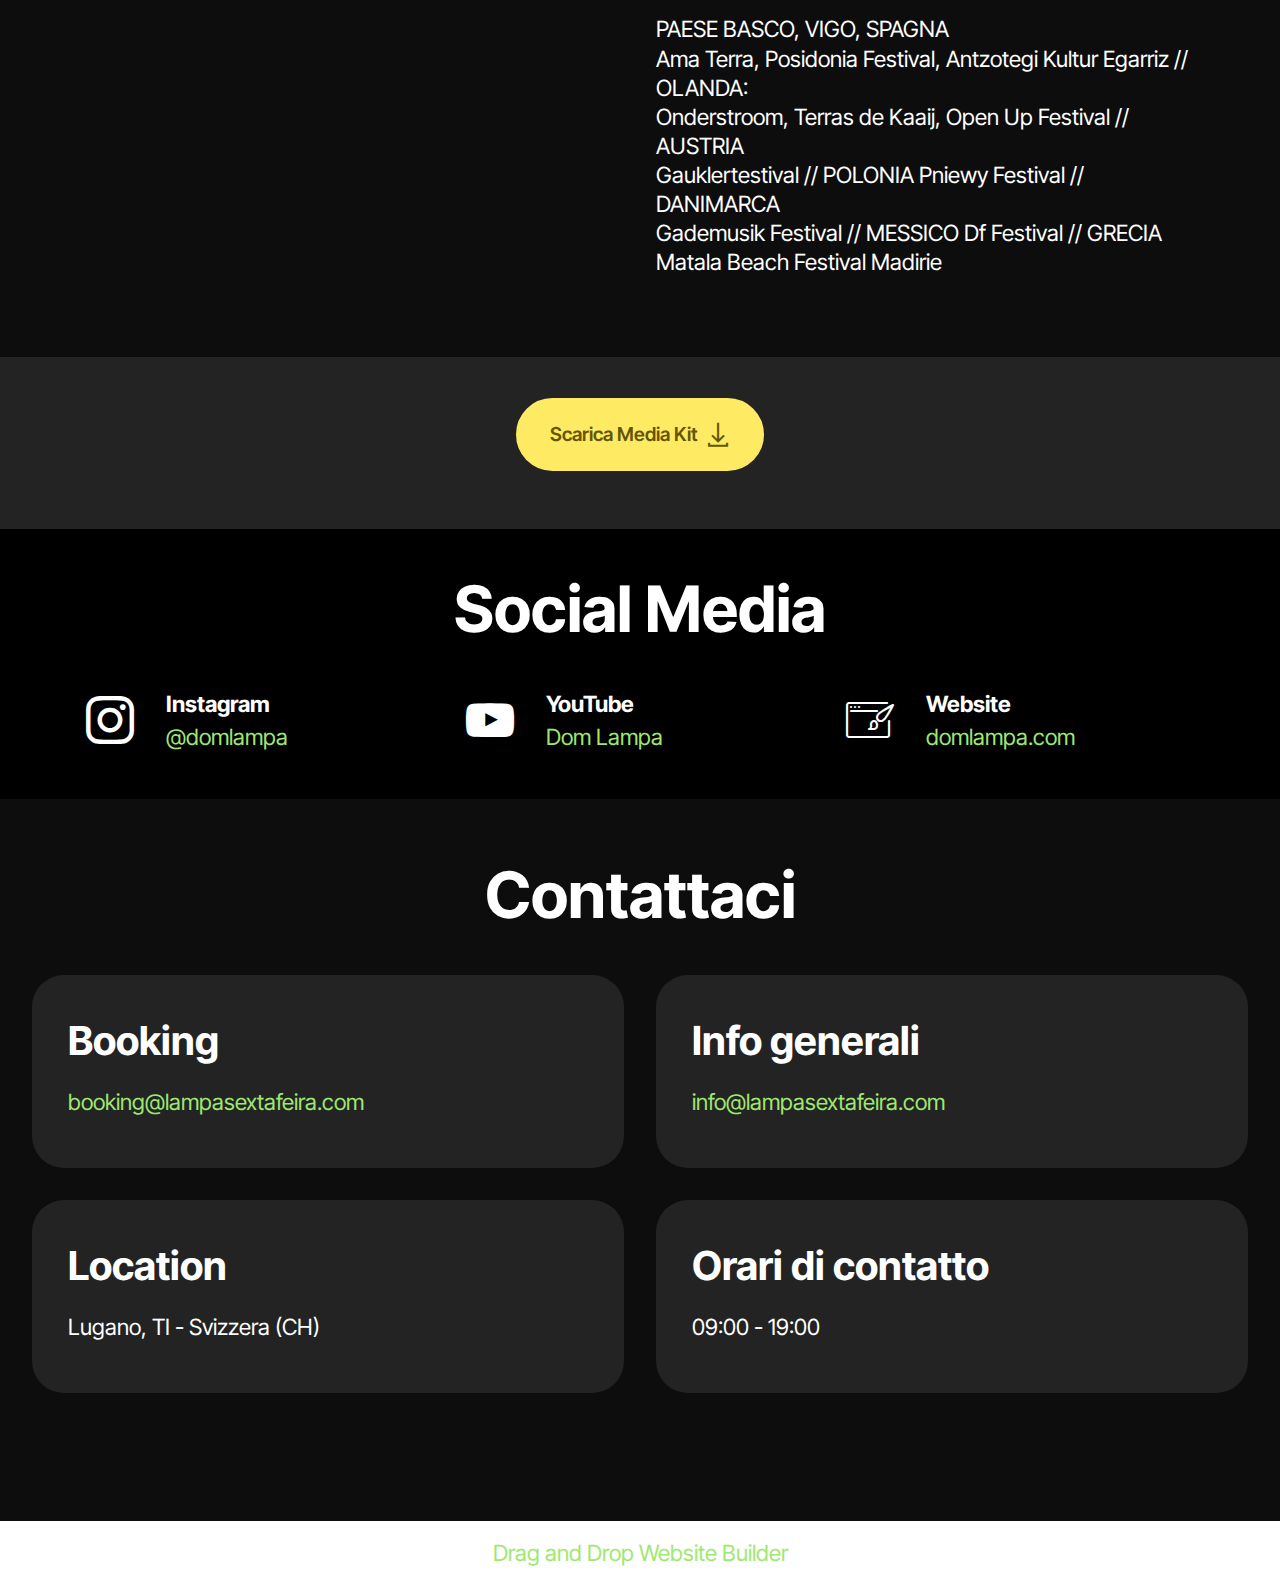
==== commit ee279791: "create github pages" ====
--- a/index.html
+++ b/index.html
@@ -120,7 +120,7 @@
 							</div>
 							<div class="item-content">
 								<h5 class="item-title mbr-fonts-style display-5"><strong>Studio Foce</strong><strong><br></strong></h5>
-								<h6 class="item-subtitle mbr-fonts-style mt-1 display-7">9 Novembre 2023, Lugano</h6>
+								<h6 class="item-subtitle mbr-fonts-style mt-1 display-7">9 Dicembre 2023, Lugano</h6>
 								<p class="mbr-text mbr-fonts-style mt-3 display-7">Nuovo debutto a Lugano di Lampa Sexta Feira dalle 21:30 con opening and closing DJ Set fino alle 02:00 - 10CHF in cassa serale</p>
 							</div>
 
@@ -180,7 +180,7 @@
 	</div>
 </section>
 
-<iframe width="100%" height="600" scrolling="no" frameborder="no" allow="autoplay" src="https://w.soundcloud.com/player/?url=https%3A//api.soundcloud.com/playlists/1705974576&amp;color=%23ff5500&amp;auto_play=false&amp;hide_related=false&amp;show_comments=true&amp;show_user=true&amp;show_reposts=false&amp;show_teaser=true&amp;visual=true" class="cid-tSHEPxWxke" id="soundcloud1-4" data-rv-view="303"></iframe><div style="font-size: 10px; color: #cccccc;line-break: anywhere;word-break: normal;overflow: hidden;white-space: nowrap;text-overflow: ellipsis; font-family: Interstate,Lucida Grande,Lucida Sans Unicode,Lucida Sans,Garuda,Verdana,Tahoma,sans-serif;font-weight: 100;" class="cid-tSHEPxWxke" id="soundcloud1-4" data-rv-view="303"><a href="https://soundcloud.com/lampasextafeira" title="Lampa Sexta Feira" target="_blank" style="color: #cccccc; text-decoration: none;">Lampa Sexta Feira</a> · <a href="https://soundcloud.com/lampasextafeira/sets/live-promo" title="Live Promo" target="_blank" style="color: #cccccc; text-decoration: none;">Live Promo</a></div>
+<iframe width="100%" height="600" scrolling="no" frameborder="no" allow="autoplay" src="https://w.soundcloud.com/player/?url=https%3A//api.soundcloud.com/playlists/1705974576&amp;color=%23ff5500&amp;auto_play=false&amp;hide_related=false&amp;show_comments=true&amp;show_user=true&amp;show_reposts=false&amp;show_teaser=true&amp;visual=true" class="cid-tSHEPxWxke" id="soundcloud1-4" data-rv-view="40"></iframe><div style="font-size: 10px; color: #cccccc;line-break: anywhere;word-break: normal;overflow: hidden;white-space: nowrap;text-overflow: ellipsis; font-family: Interstate,Lucida Grande,Lucida Sans Unicode,Lucida Sans,Garuda,Verdana,Tahoma,sans-serif;font-weight: 100;" class="cid-tSHEPxWxke" id="soundcloud1-4" data-rv-view="40"><a href="https://soundcloud.com/lampasextafeira" title="Lampa Sexta Feira" target="_blank" style="color: #cccccc; text-decoration: none;">Lampa Sexta Feira</a> · <a href="https://soundcloud.com/lampasextafeira/sets/live-promo" title="Live Promo" target="_blank" style="color: #cccccc; text-decoration: none;">Live Promo</a></div>
 
 <section data-bs-version="5.1" class="article12 cid-tSHG6kX9AW" id="article12-5">    
     
@@ -219,77 +219,77 @@
             
             
             <div class="col-12 col-md-6 col-lg-3 item gallery-image active">
-                <div class="item-wrapper mb-3" data-toggle="modal" data-bs-toggle="modal" data-target="#tXk1Wqmi7y-modal" data-bs-target="#tXk1Wqmi7y-modal">
-                    <img class="w-100" src="assets/images/lampa-1-598x618.webp" alt="Mobirise Website Builder" data-slide-to="0" data-bs-slide-to="0" data-target="#lb-tXk1Wqmi7y" data-bs-target="#lb-tXk1Wqmi7y">
-                    <div class="icon-wrapper">
-                        <span class="mobi-mbri mobi-mbri-search mbr-iconfont mbr-iconfont-btn"></span>
-                    </div>
-                </div>
-                
-            </div><div class="col-12 col-md-6 col-lg-3 item gallery-image active">
-                <div class="item-wrapper mb-3" data-toggle="modal" data-bs-toggle="modal" data-target="#tXk1Wqmi7y-modal" data-bs-target="#tXk1Wqmi7y-modal">
-                    <img class="w-100" src="assets/images/lampa-3-6000x4000.webp" alt="Mobirise Website Builder" data-slide-to="1" data-bs-slide-to="1" data-target="#lb-tXk1Wqmi7y" data-bs-target="#lb-tXk1Wqmi7y">
-                    <div class="icon-wrapper">
-                        <span class="mobi-mbri mobi-mbri-search mbr-iconfont mbr-iconfont-btn"></span>
-                    </div>
-                </div>
-                
-            </div><div class="col-12 col-md-6 col-lg-3 item gallery-image active">
-                <div class="item-wrapper mb-3" data-toggle="modal" data-bs-toggle="modal" data-target="#tXk1Wqmi7y-modal" data-bs-target="#tXk1Wqmi7y-modal">
-                    <img class="w-100" src="assets/images/lampa-12-960x640.webp" alt="Mobirise Website Builder" data-slide-to="2" data-bs-slide-to="2" data-target="#lb-tXk1Wqmi7y" data-bs-target="#lb-tXk1Wqmi7y">
-                    <div class="icon-wrapper">
-                        <span class="mobi-mbri mobi-mbri-search mbr-iconfont mbr-iconfont-btn"></span>
-                    </div>
-                </div>
-                
-            </div><div class="col-12 col-md-6 col-lg-3 item gallery-image active">
-                <div class="item-wrapper mb-3" data-toggle="modal" data-bs-toggle="modal" data-target="#tXk1Wqmi7y-modal" data-bs-target="#tXk1Wqmi7y-modal">
-                    <img class="w-100" src="assets/images/lampa-12-960x639.webp" alt="Mobirise Website Builder" data-slide-to="3" data-bs-slide-to="3" data-target="#lb-tXk1Wqmi7y" data-bs-target="#lb-tXk1Wqmi7y">
-                    <div class="icon-wrapper">
-                        <span class="mobi-mbri mobi-mbri-search mbr-iconfont mbr-iconfont-btn"></span>
-                    </div>
-                </div>
-                
-            </div><div class="col-12 col-md-6 col-lg-3 item gallery-image active">
-                <div class="item-wrapper mb-3" data-toggle="modal" data-bs-toggle="modal" data-target="#tXk1Wqmi7y-modal" data-bs-target="#tXk1Wqmi7y-modal">
-                    <img class="w-100" src="assets/images/lampa-15-1024x959.webp" alt="Mobirise Website Builder" data-slide-to="4" data-bs-slide-to="4" data-target="#lb-tXk1Wqmi7y" data-bs-target="#lb-tXk1Wqmi7y">
-                    <div class="icon-wrapper">
-                        <span class="mobi-mbri mobi-mbri-search mbr-iconfont mbr-iconfont-btn"></span>
-                    </div>
-                </div>
-                
-            </div><div class="col-12 col-md-6 col-lg-3 item gallery-image active">
-                <div class="item-wrapper mb-3" data-toggle="modal" data-bs-toggle="modal" data-target="#tXk1Wqmi7y-modal" data-bs-target="#tXk1Wqmi7y-modal">
-                    <img class="w-100" src="assets/images/lampa-17-2136x3204.webp" alt="Mobirise Website Builder" data-slide-to="5" data-bs-slide-to="5" data-target="#lb-tXk1Wqmi7y" data-bs-target="#lb-tXk1Wqmi7y">
-                    <div class="icon-wrapper">
-                        <span class="mobi-mbri mobi-mbri-search mbr-iconfont mbr-iconfont-btn"></span>
-                    </div>
-                </div>
-                
-            </div><div class="col-12 col-md-6 col-lg-3 item gallery-image active">
-                <div class="item-wrapper mb-3" data-toggle="modal" data-bs-toggle="modal" data-target="#tXk1Wqmi7y-modal" data-bs-target="#tXk1Wqmi7y-modal">
-                    <img class="w-100" src="assets/images/lampa-19-5040x3360.webp" alt="Mobirise Website Builder" data-slide-to="6" data-bs-slide-to="6" data-target="#lb-tXk1Wqmi7y" data-bs-target="#lb-tXk1Wqmi7y">
-                    <div class="icon-wrapper">
-                        <span class="mobi-mbri mobi-mbri-search mbr-iconfont mbr-iconfont-btn"></span>
-                    </div>
-                </div>
-                
-            </div><div class="col-12 col-md-6 col-lg-3 item gallery-image active">
-                <div class="item-wrapper mb-3" data-toggle="modal" data-bs-toggle="modal" data-target="#tXk1Wqmi7y-modal" data-bs-target="#tXk1Wqmi7y-modal">
-                    <img class="w-100" src="assets/images/lampa-22-5040x3360.webp" alt="Mobirise Website Builder" data-slide-to="7" data-bs-slide-to="7" data-target="#lb-tXk1Wqmi7y" data-bs-target="#lb-tXk1Wqmi7y">
-                    <div class="icon-wrapper">
-                        <span class="mobi-mbri mobi-mbri-search mbr-iconfont mbr-iconfont-btn"></span>
-                    </div>
-                </div>
-                
-            </div>
-        </div>
-
-        <div class="modal mbr-slider" tabindex="-1" role="dialog" aria-hidden="true" id="tXk1Wqmi7y-modal">
+                <div class="item-wrapper mb-3" data-toggle="modal" data-bs-toggle="modal" data-target="#u0jk6NPz15-modal" data-bs-target="#u0jk6NPz15-modal">
+                    <img class="w-100" src="assets/images/lampa-1-598x618.webp" alt="Mobirise Website Builder" data-slide-to="0" data-bs-slide-to="0" data-target="#lb-u0jk6NPz15" data-bs-target="#lb-u0jk6NPz15">
+                    <div class="icon-wrapper">
+                        <span class="mobi-mbri mobi-mbri-search mbr-iconfont mbr-iconfont-btn"></span>
+                    </div>
+                </div>
+                
+            </div><div class="col-12 col-md-6 col-lg-3 item gallery-image active">
+                <div class="item-wrapper mb-3" data-toggle="modal" data-bs-toggle="modal" data-target="#u0jk6NPz15-modal" data-bs-target="#u0jk6NPz15-modal">
+                    <img class="w-100" src="assets/images/lampa-3-6000x4000.webp" alt="Mobirise Website Builder" data-slide-to="1" data-bs-slide-to="1" data-target="#lb-u0jk6NPz15" data-bs-target="#lb-u0jk6NPz15">
+                    <div class="icon-wrapper">
+                        <span class="mobi-mbri mobi-mbri-search mbr-iconfont mbr-iconfont-btn"></span>
+                    </div>
+                </div>
+                
+            </div><div class="col-12 col-md-6 col-lg-3 item gallery-image active">
+                <div class="item-wrapper mb-3" data-toggle="modal" data-bs-toggle="modal" data-target="#u0jk6NPz15-modal" data-bs-target="#u0jk6NPz15-modal">
+                    <img class="w-100" src="assets/images/lampa-12-960x640.webp" alt="Mobirise Website Builder" data-slide-to="2" data-bs-slide-to="2" data-target="#lb-u0jk6NPz15" data-bs-target="#lb-u0jk6NPz15">
+                    <div class="icon-wrapper">
+                        <span class="mobi-mbri mobi-mbri-search mbr-iconfont mbr-iconfont-btn"></span>
+                    </div>
+                </div>
+                
+            </div><div class="col-12 col-md-6 col-lg-3 item gallery-image active">
+                <div class="item-wrapper mb-3" data-toggle="modal" data-bs-toggle="modal" data-target="#u0jk6NPz15-modal" data-bs-target="#u0jk6NPz15-modal">
+                    <img class="w-100" src="assets/images/lampa-12-960x639.webp" alt="Mobirise Website Builder" data-slide-to="3" data-bs-slide-to="3" data-target="#lb-u0jk6NPz15" data-bs-target="#lb-u0jk6NPz15">
+                    <div class="icon-wrapper">
+                        <span class="mobi-mbri mobi-mbri-search mbr-iconfont mbr-iconfont-btn"></span>
+                    </div>
+                </div>
+                
+            </div><div class="col-12 col-md-6 col-lg-3 item gallery-image active">
+                <div class="item-wrapper mb-3" data-toggle="modal" data-bs-toggle="modal" data-target="#u0jk6NPz15-modal" data-bs-target="#u0jk6NPz15-modal">
+                    <img class="w-100" src="assets/images/lampa-15-1024x959.webp" alt="Mobirise Website Builder" data-slide-to="4" data-bs-slide-to="4" data-target="#lb-u0jk6NPz15" data-bs-target="#lb-u0jk6NPz15">
+                    <div class="icon-wrapper">
+                        <span class="mobi-mbri mobi-mbri-search mbr-iconfont mbr-iconfont-btn"></span>
+                    </div>
+                </div>
+                
+            </div><div class="col-12 col-md-6 col-lg-3 item gallery-image active">
+                <div class="item-wrapper mb-3" data-toggle="modal" data-bs-toggle="modal" data-target="#u0jk6NPz15-modal" data-bs-target="#u0jk6NPz15-modal">
+                    <img class="w-100" src="assets/images/lampa-17-2136x3204.webp" alt="Mobirise Website Builder" data-slide-to="5" data-bs-slide-to="5" data-target="#lb-u0jk6NPz15" data-bs-target="#lb-u0jk6NPz15">
+                    <div class="icon-wrapper">
+                        <span class="mobi-mbri mobi-mbri-search mbr-iconfont mbr-iconfont-btn"></span>
+                    </div>
+                </div>
+                
+            </div><div class="col-12 col-md-6 col-lg-3 item gallery-image active">
+                <div class="item-wrapper mb-3" data-toggle="modal" data-bs-toggle="modal" data-target="#u0jk6NPz15-modal" data-bs-target="#u0jk6NPz15-modal">
+                    <img class="w-100" src="assets/images/lampa-19-5040x3360.webp" alt="Mobirise Website Builder" data-slide-to="6" data-bs-slide-to="6" data-target="#lb-u0jk6NPz15" data-bs-target="#lb-u0jk6NPz15">
+                    <div class="icon-wrapper">
+                        <span class="mobi-mbri mobi-mbri-search mbr-iconfont mbr-iconfont-btn"></span>
+                    </div>
+                </div>
+                
+            </div><div class="col-12 col-md-6 col-lg-3 item gallery-image active">
+                <div class="item-wrapper mb-3" data-toggle="modal" data-bs-toggle="modal" data-target="#u0jk6NPz15-modal" data-bs-target="#u0jk6NPz15-modal">
+                    <img class="w-100" src="assets/images/lampa-22-5040x3360.webp" alt="Mobirise Website Builder" data-slide-to="7" data-bs-slide-to="7" data-target="#lb-u0jk6NPz15" data-bs-target="#lb-u0jk6NPz15">
+                    <div class="icon-wrapper">
+                        <span class="mobi-mbri mobi-mbri-search mbr-iconfont mbr-iconfont-btn"></span>
+                    </div>
+                </div>
+                
+            </div>
+        </div>
+
+        <div class="modal mbr-slider" tabindex="-1" role="dialog" aria-hidden="true" id="u0jk6NPz15-modal">
             <div class="modal-dialog" role="document">
                 <div class="modal-content">
                     <div class="modal-body">
-                        <div class="carousel slide" data-pause="false" data-bs-pause="false" id="lb-tXk1Wqmi7y" data-interval="5000" data-bs-interval="5000">
+                        <div class="carousel slide" data-pause="false" data-bs-pause="false" id="lb-u0jk6NPz15" data-interval="5000" data-bs-interval="5000">
                             <div class="carousel-inner">
                                 
                                 
@@ -317,7 +317,7 @@
                                 </div>
                             </div>
                             <ol class="carousel-indicators">
-                                <li data-slide-to="0" data-bs-slide-to="0" class="active" data-target="#lb-tXk1Wqmi7y" data-bs-target="#lb-tXk1Wqmi7y"></li><li data-slide-to="1" data-bs-slide-to="1" class="" data-target="#lb-tXk1Wqmi7y" data-bs-target="#lb-tXk1Wqmi7y"></li><li data-slide-to="2" data-bs-slide-to="2" class="" data-target="#lb-tXk1Wqmi7y" data-bs-target="#lb-tXk1Wqmi7y"></li><li data-slide-to="3" data-bs-slide-to="3" class="" data-target="#lb-tXk1Wqmi7y" data-bs-target="#lb-tXk1Wqmi7y"></li><li data-slide-to="4" data-bs-slide-to="4" class="" data-target="#lb-tXk1Wqmi7y" data-bs-target="#lb-tXk1Wqmi7y"></li><li data-slide-to="5" data-bs-slide-to="5" class="" data-target="#lb-tXk1Wqmi7y" data-bs-target="#lb-tXk1Wqmi7y"></li><li data-slide-to="6" data-bs-slide-to="6" class="" data-target="#lb-tXk1Wqmi7y" data-bs-target="#lb-tXk1Wqmi7y"></li><li data-slide-to="7" data-bs-slide-to="7" class="" data-target="#lb-tXk1Wqmi7y" data-bs-target="#lb-tXk1Wqmi7y"></li>
+                                <li data-slide-to="0" data-bs-slide-to="0" class="active" data-target="#lb-u0jk6NPz15" data-bs-target="#lb-u0jk6NPz15"></li><li data-slide-to="1" data-bs-slide-to="1" class="" data-target="#lb-u0jk6NPz15" data-bs-target="#lb-u0jk6NPz15"></li><li data-slide-to="2" data-bs-slide-to="2" class="" data-target="#lb-u0jk6NPz15" data-bs-target="#lb-u0jk6NPz15"></li><li data-slide-to="3" data-bs-slide-to="3" class="" data-target="#lb-u0jk6NPz15" data-bs-target="#lb-u0jk6NPz15"></li><li data-slide-to="4" data-bs-slide-to="4" class="" data-target="#lb-u0jk6NPz15" data-bs-target="#lb-u0jk6NPz15"></li><li data-slide-to="5" data-bs-slide-to="5" class="" data-target="#lb-u0jk6NPz15" data-bs-target="#lb-u0jk6NPz15"></li><li data-slide-to="6" data-bs-slide-to="6" class="" data-target="#lb-u0jk6NPz15" data-bs-target="#lb-u0jk6NPz15"></li><li data-slide-to="7" data-bs-slide-to="7" class="" data-target="#lb-u0jk6NPz15" data-bs-target="#lb-u0jk6NPz15"></li>
                                 
                                 
                                 
@@ -328,11 +328,11 @@
                             </ol>
                             <a role="button" href="" class="close" data-dismiss="modal" data-bs-dismiss="modal" aria-label="Close">
                             </a>
-                            <a class="carousel-control-prev carousel-control" role="button" data-slide="prev" data-bs-slide="prev" href="#lb-tXk1Wqmi7y">
+                            <a class="carousel-control-prev carousel-control" role="button" data-slide="prev" data-bs-slide="prev" href="#lb-u0jk6NPz15">
                                 <span class="mobi-mbri mobi-mbri-arrow-prev" aria-hidden="true"></span>
                                 <span class="sr-only visually-hidden">Previous</span>
                             </a>
-                            <a class="carousel-control-next carousel-control" role="button" data-slide="next" data-bs-slide="next" href="#lb-tXk1Wqmi7y">
+                            <a class="carousel-control-next carousel-control" role="button" data-slide="next" data-bs-slide="next" href="#lb-u0jk6NPz15">
                                 <span class="mobi-mbri mobi-mbri-arrow-next" aria-hidden="true"></span>
                                 <span class="sr-only visually-hidden">Next</span>
                             </a>
@@ -484,7 +484,7 @@
             </div>
         </div>
     </div>
-</section><section class="display-7" style="padding: 0;align-items: center;justify-content: center;flex-wrap: wrap;    align-content: center;display: flex;position: relative;height: 4rem;"><a href="https://mobiri.se/175014" style="flex: 1 1;height: 4rem;position: absolute;width: 100%;z-index: 1;"><img alt="" style="height: 4rem;" src="[data-uri]"></a><p style="margin: 0;text-align: center;" class="display-7">&#8204;</p><a style="z-index:1" href="https://mobirise.com/builder/no-code-website-builder.html">No Code Website Builder</a></section><script src="assets/bootstrap/js/bootstrap.bundle.min.js"></script>  <script src="assets/parallax/jarallax.js"></script>  <script src="assets/smoothscroll/smooth-scroll.js"></script>  <script src="assets/ytplayer/index.js"></script>  <script src="assets/vimeoplayer/player.js"></script>  <script src="assets/embla/embla.min.js"></script>  <script src="assets/embla/script.js"></script>  <script src="assets/theme/js/script.js"></script>  
+</section><section class="display-7" style="padding: 0;align-items: center;justify-content: center;flex-wrap: wrap;    align-content: center;display: flex;position: relative;height: 4rem;"><a href="https://mobiri.se/175014" style="flex: 1 1;height: 4rem;position: absolute;width: 100%;z-index: 1;"><img alt="" style="height: 4rem;" src="[data-uri]"></a><p style="margin: 0;text-align: center;" class="display-7">&#8204;</p><a style="z-index:1" href="https://mobirise.com/drag-drop-website-builder.html">Drag and Drop Website Builder</a></section><script src="assets/bootstrap/js/bootstrap.bundle.min.js"></script>  <script src="assets/parallax/jarallax.js"></script>  <script src="assets/smoothscroll/smooth-scroll.js"></script>  <script src="assets/ytplayer/index.js"></script>  <script src="assets/vimeoplayer/player.js"></script>  <script src="assets/embla/embla.min.js"></script>  <script src="assets/embla/script.js"></script>  <script src="assets/theme/js/script.js"></script>  
   
   
 </body>
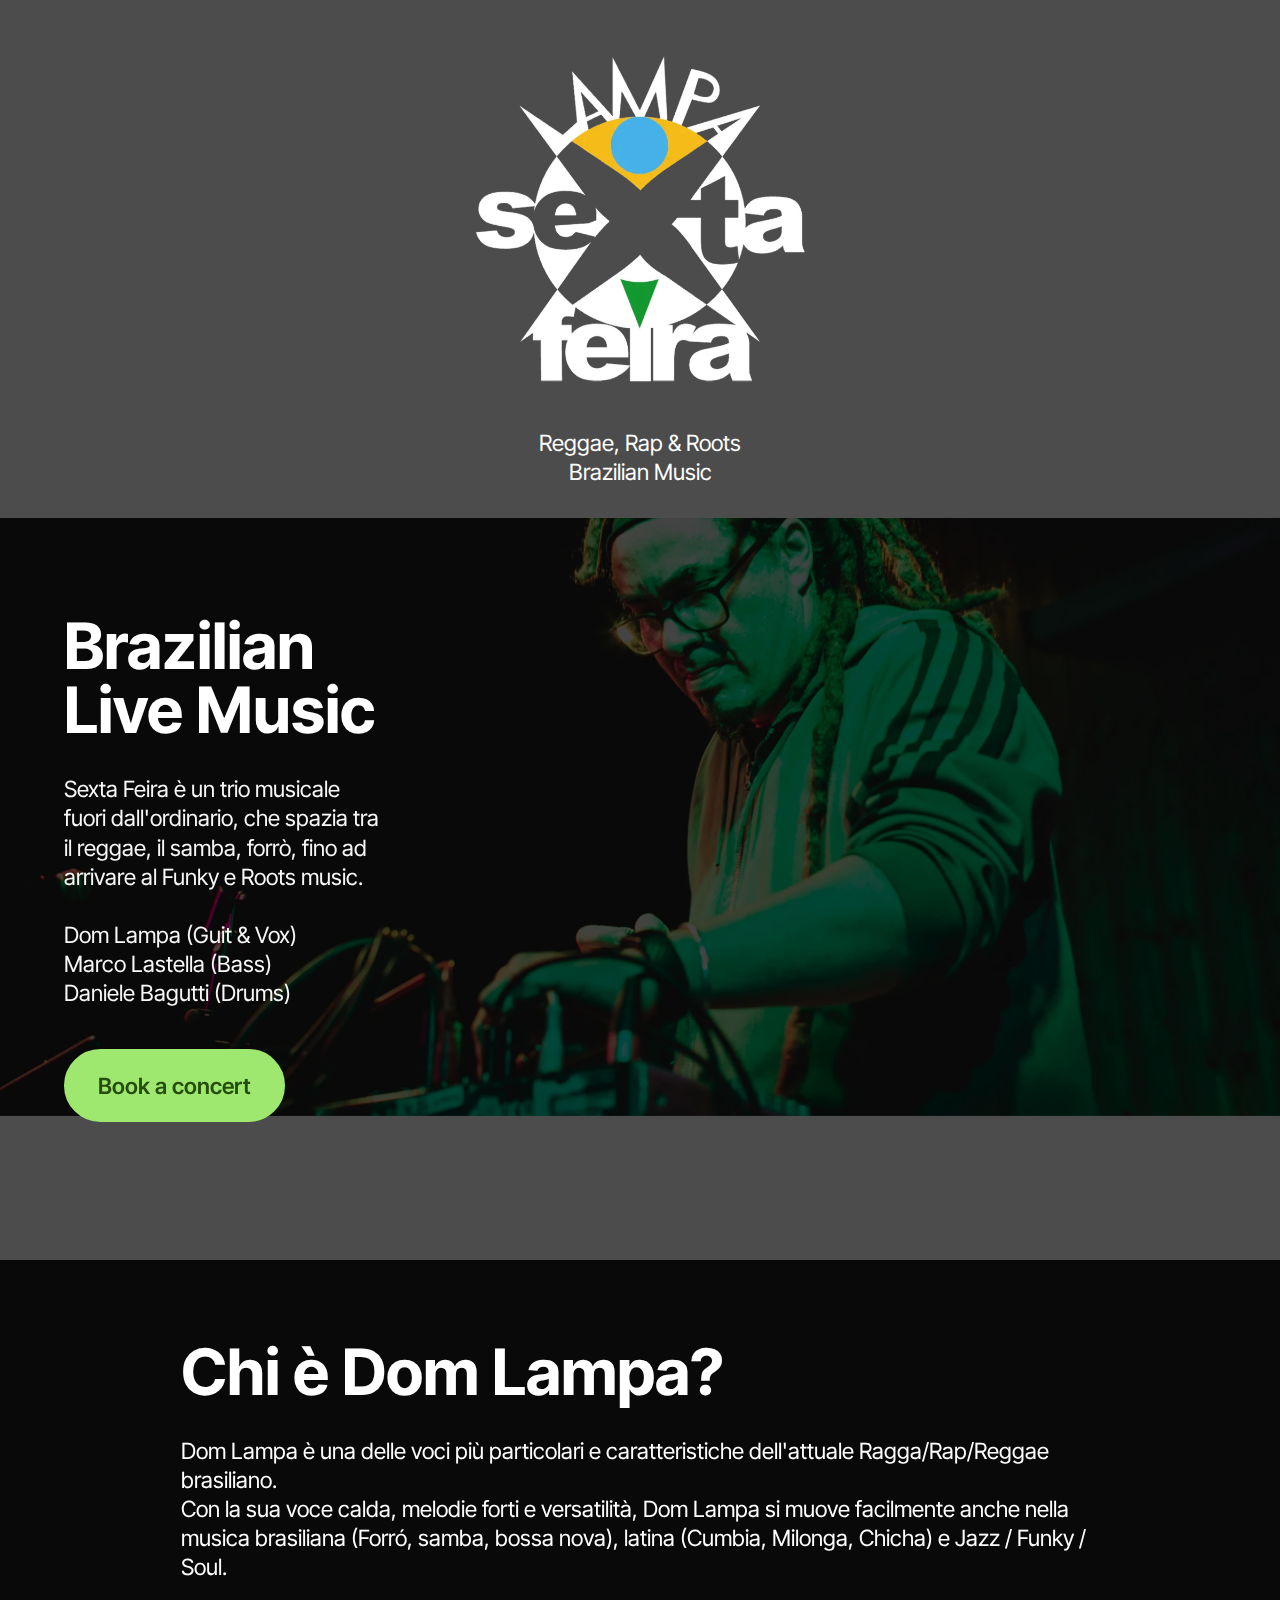
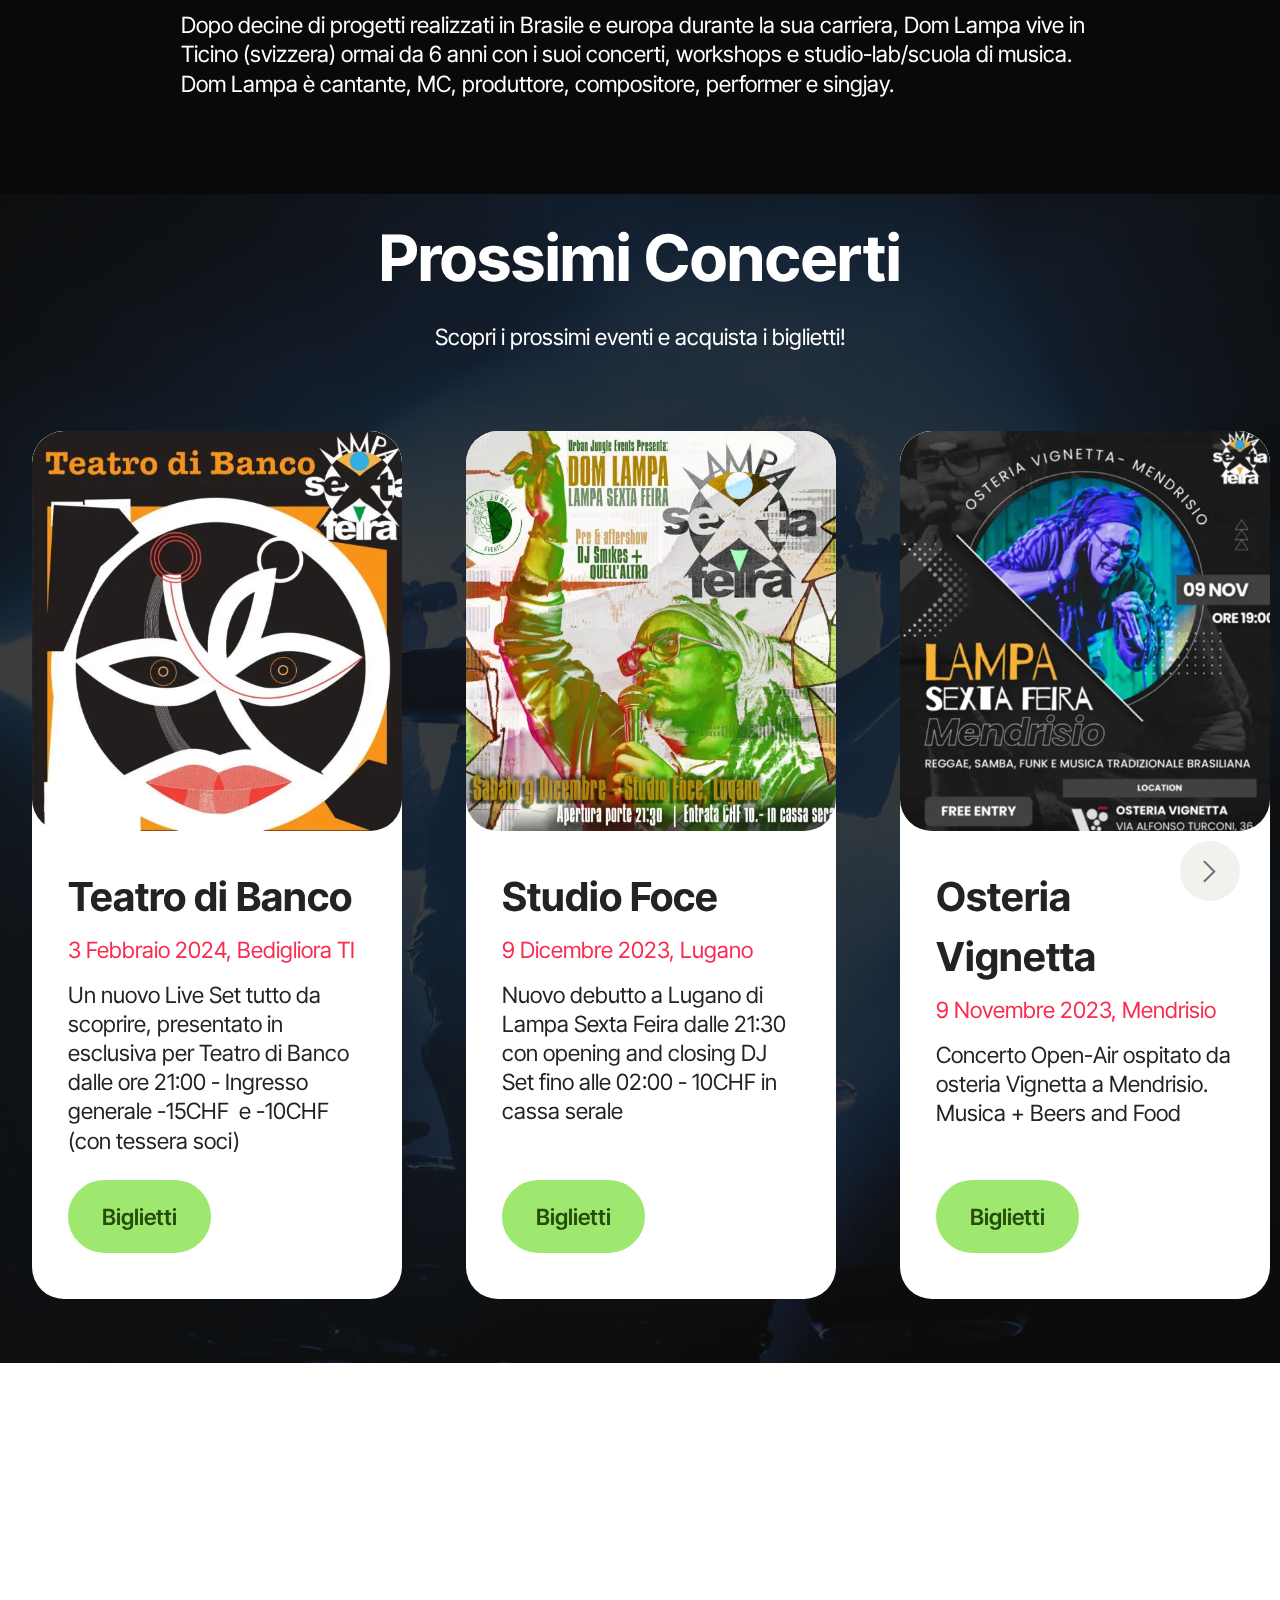
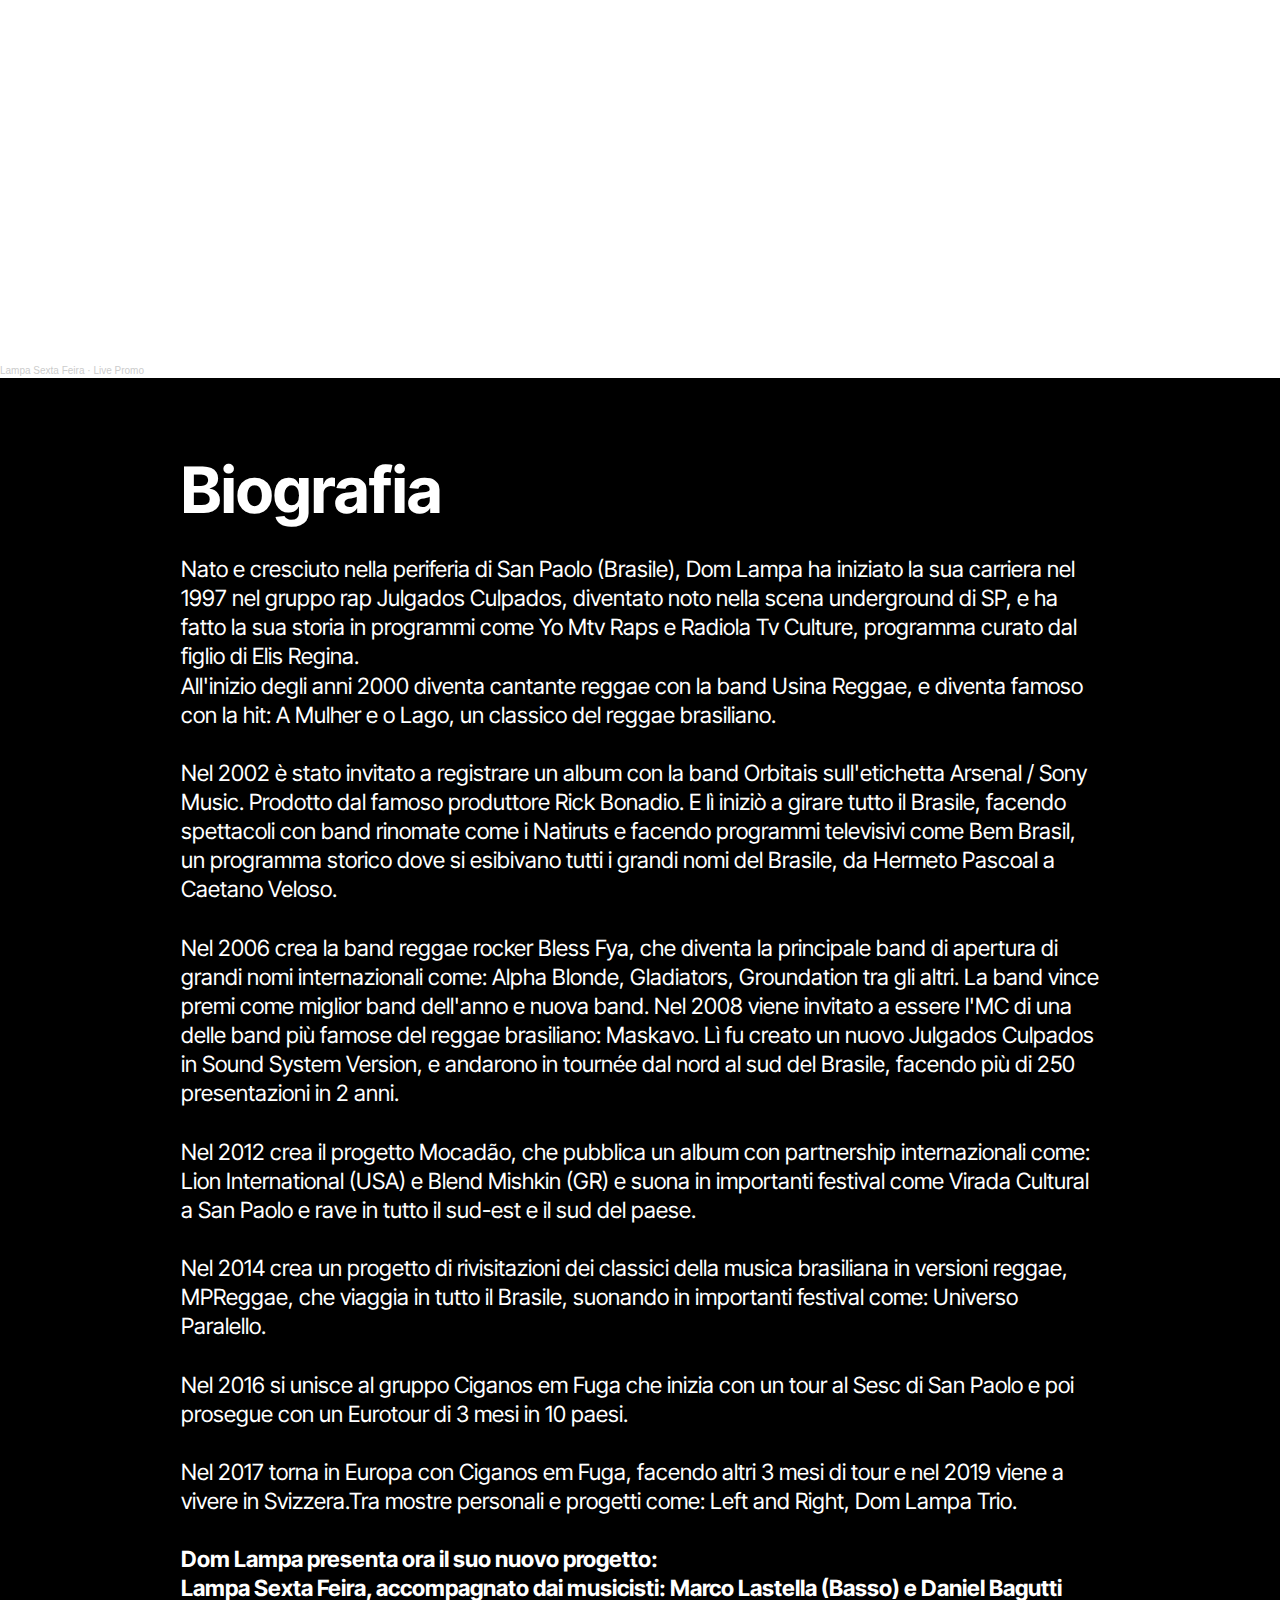
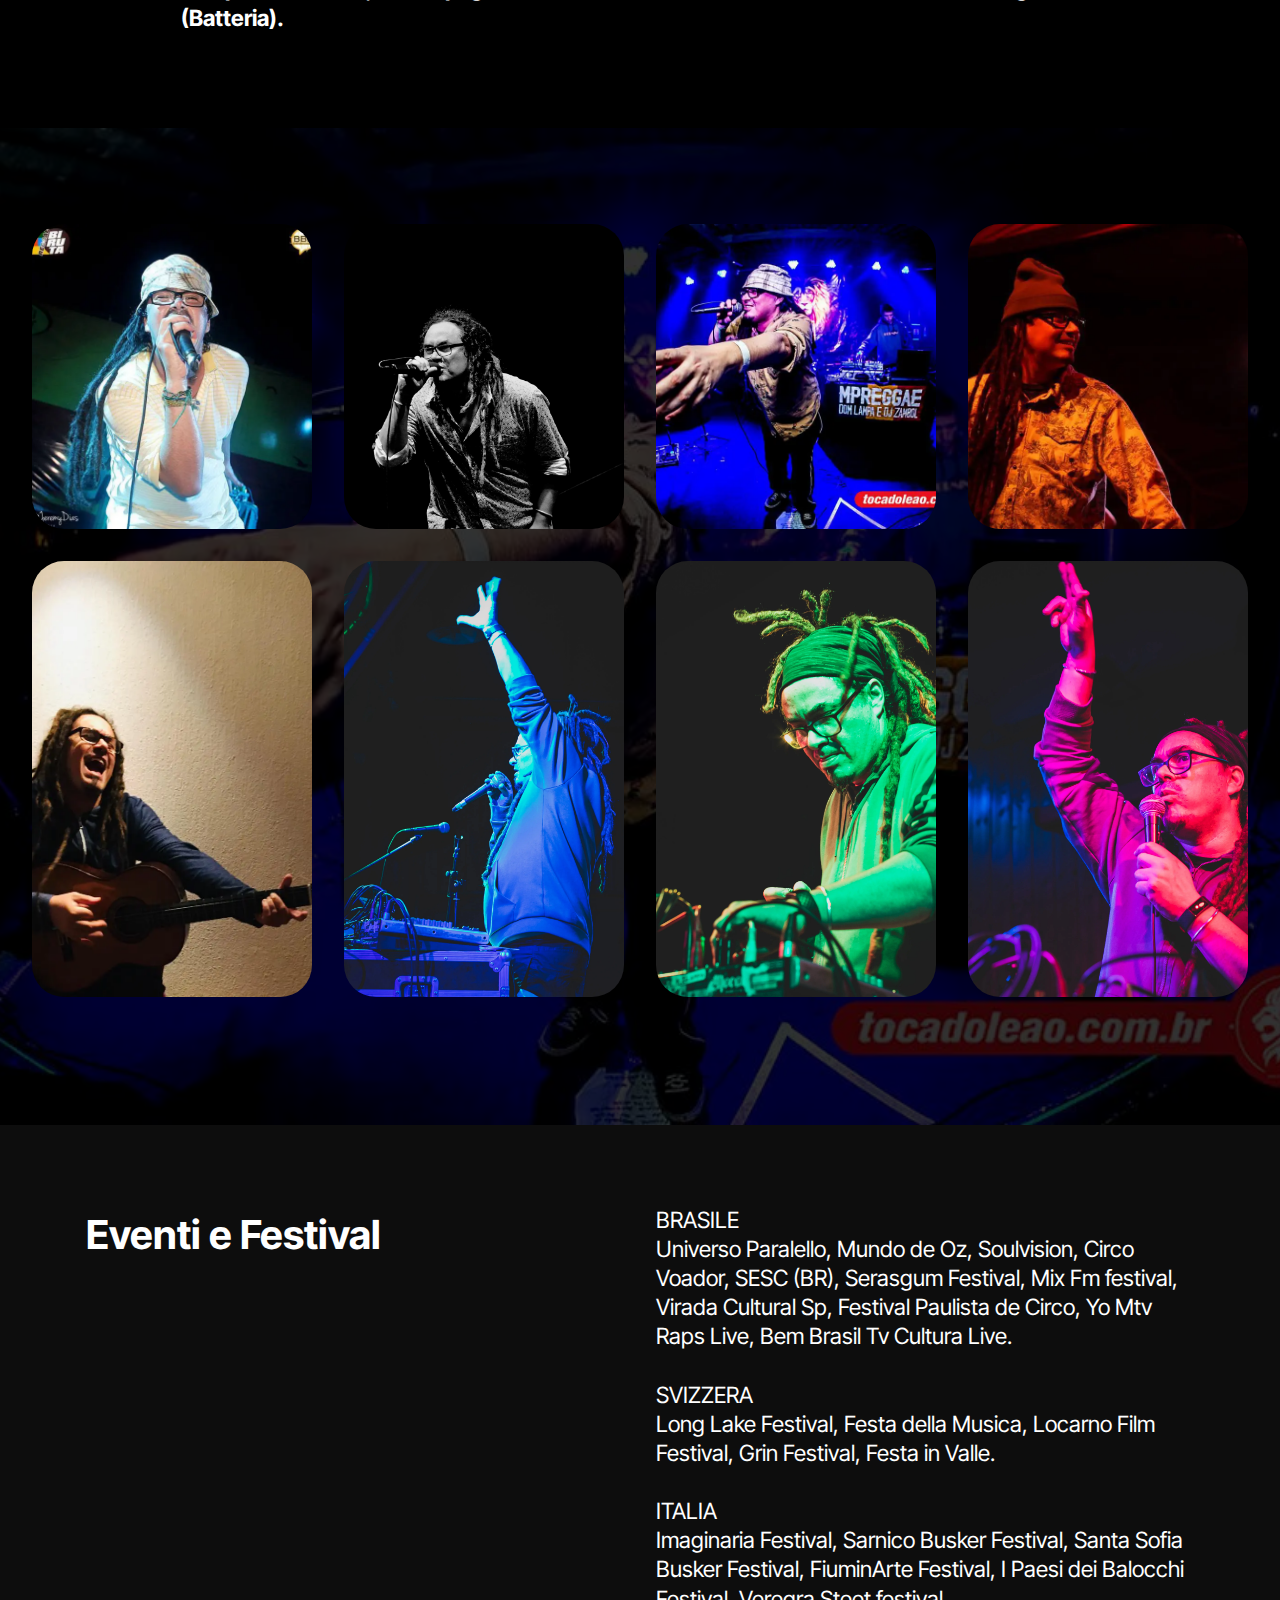
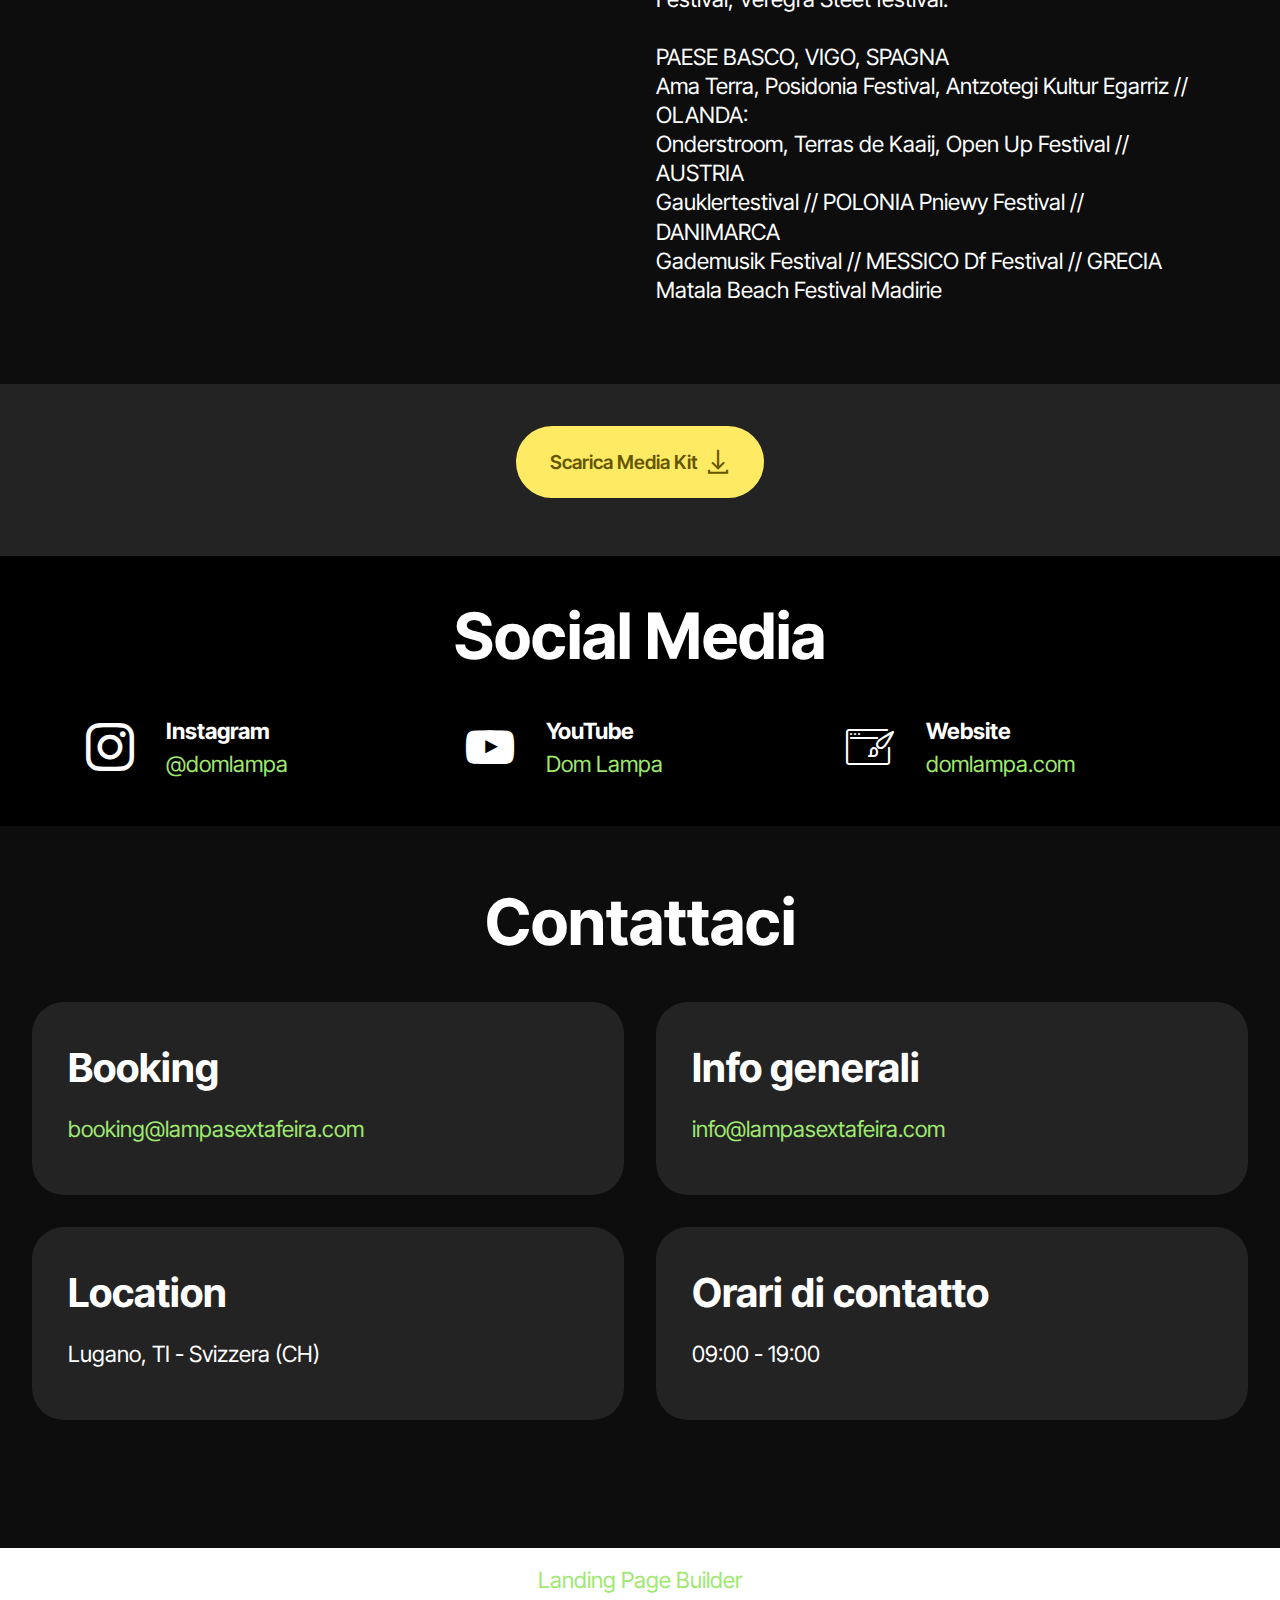
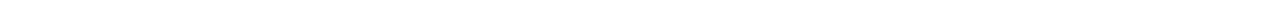
==== commit 9a0e1d7f: "create github pages" ====
--- a/index.html
+++ b/index.html
@@ -115,7 +115,22 @@
 						<div class="slide-content">
 							<div class="item-img">
 								<div class="item-wrapper">
-									<img src="assets/images/lampa-foce-lugano-599x599.webp" alt="Mobirise Website Builder" title="" data-slide-to="0" data-bs-slide-to="0">
+									<img src="assets/images/locandina-teatrodibanco-599x600.webp" alt="Mobirise Website Builder" title="" data-slide-to="0" data-bs-slide-to="0">
+								</div>
+							</div>
+							<div class="item-content">
+								<h5 class="item-title mbr-fonts-style display-5"><strong>Teatro di Banco</strong><strong><br></strong></h5>
+								<h6 class="item-subtitle mbr-fonts-style mt-1 display-7">3 Febbraio 2024, Bedigliora TI</h6>
+								<p class="mbr-text mbr-fonts-style mt-3 display-7">Un nuovo Live Set tutto da scoprire, presentato in esclusiva per Teatro di Banco dalle ore 21:00 - Ingresso generale -15CHF&nbsp; e -10CHF (con tessera soci)</p>
+							</div>
+
+							<div class="mbr-section-btn item-footer mt-2"><a href="https://www.eventbrite.com/e/biglietti-lampa-sexta-feira-teatro-di-banco-796482339117" class="btn item-btn btn-primary display-7" target="_blank">Biglietti</a></div>
+						</div>
+					</div><div class="embla__slide slider-image item" style="margin-left: 2rem; margin-right: 2rem;">
+						<div class="slide-content">
+							<div class="item-img">
+								<div class="item-wrapper">
+									<img src="assets/images/lampa-foce-lugano-599x599.webp" alt="Mobirise Website Builder" title="" data-slide-to="1" data-bs-slide-to="1">
 								</div>
 							</div>
 							<div class="item-content">
@@ -130,7 +145,7 @@
 						<div class="slide-content">
 							<div class="item-img">
 								<div class="item-wrapper">
-									<img src="assets/images/lampa-mendrisio-post-599x749.webp" alt="Mobirise Website Builder" title="" data-slide-to="1" data-bs-slide-to="1">
+									<img src="assets/images/lampa-mendrisio-post-599x749.webp" alt="Mobirise Website Builder" title="" data-slide-to="2" data-bs-slide-to="2">
 								</div>
 							</div>
 							<div class="item-content">
@@ -146,7 +161,7 @@
 						<div class="slide-content">
 							<div class="item-img">
 								<div class="item-wrapper">
-									<img src="assets/images/lampa-buttiga-post-600x849.webp" alt="Mobirise Website Builder" title="" data-slide-to="2" data-bs-slide-to="2">
+									<img src="assets/images/lampa-buttiga-post-600x849.webp" alt="Mobirise Website Builder" title="" data-slide-to="3" data-bs-slide-to="3">
 								</div>
 							</div>
 							<div class="item-content">
@@ -180,7 +195,7 @@
 	</div>
 </section>
 
-<iframe width="100%" height="600" scrolling="no" frameborder="no" allow="autoplay" src="https://w.soundcloud.com/player/?url=https%3A//api.soundcloud.com/playlists/1705974576&amp;color=%23ff5500&amp;auto_play=false&amp;hide_related=false&amp;show_comments=true&amp;show_user=true&amp;show_reposts=false&amp;show_teaser=true&amp;visual=true" class="cid-tSHEPxWxke" id="soundcloud1-4" data-rv-view="40"></iframe><div style="font-size: 10px; color: #cccccc;line-break: anywhere;word-break: normal;overflow: hidden;white-space: nowrap;text-overflow: ellipsis; font-family: Interstate,Lucida Grande,Lucida Sans Unicode,Lucida Sans,Garuda,Verdana,Tahoma,sans-serif;font-weight: 100;" class="cid-tSHEPxWxke" id="soundcloud1-4" data-rv-view="40"><a href="https://soundcloud.com/lampasextafeira" title="Lampa Sexta Feira" target="_blank" style="color: #cccccc; text-decoration: none;">Lampa Sexta Feira</a> · <a href="https://soundcloud.com/lampasextafeira/sets/live-promo" title="Live Promo" target="_blank" style="color: #cccccc; text-decoration: none;">Live Promo</a></div>
+<iframe width="100%" height="600" scrolling="no" frameborder="no" allow="autoplay" src="https://w.soundcloud.com/player/?url=https%3A//api.soundcloud.com/playlists/1705974576&amp;color=%23ff5500&amp;auto_play=false&amp;hide_related=false&amp;show_comments=true&amp;show_user=true&amp;show_reposts=false&amp;show_teaser=true&amp;visual=true" class="cid-tSHEPxWxke" id="soundcloud1-4" data-rv-view="46"></iframe><div style="font-size: 10px; color: #cccccc;line-break: anywhere;word-break: normal;overflow: hidden;white-space: nowrap;text-overflow: ellipsis; font-family: Interstate,Lucida Grande,Lucida Sans Unicode,Lucida Sans,Garuda,Verdana,Tahoma,sans-serif;font-weight: 100;" class="cid-tSHEPxWxke" id="soundcloud1-4" data-rv-view="46"><a href="https://soundcloud.com/lampasextafeira" title="Lampa Sexta Feira" target="_blank" style="color: #cccccc; text-decoration: none;">Lampa Sexta Feira</a> · <a href="https://soundcloud.com/lampasextafeira/sets/live-promo" title="Live Promo" target="_blank" style="color: #cccccc; text-decoration: none;">Live Promo</a></div>
 
 <section data-bs-version="5.1" class="article12 cid-tSHG6kX9AW" id="article12-5">    
     
@@ -219,77 +234,77 @@
             
             
             <div class="col-12 col-md-6 col-lg-3 item gallery-image active">
-                <div class="item-wrapper mb-3" data-toggle="modal" data-bs-toggle="modal" data-target="#u0jk6NPz15-modal" data-bs-target="#u0jk6NPz15-modal">
-                    <img class="w-100" src="assets/images/lampa-1-598x618.webp" alt="Mobirise Website Builder" data-slide-to="0" data-bs-slide-to="0" data-target="#lb-u0jk6NPz15" data-bs-target="#lb-u0jk6NPz15">
-                    <div class="icon-wrapper">
-                        <span class="mobi-mbri mobi-mbri-search mbr-iconfont mbr-iconfont-btn"></span>
-                    </div>
-                </div>
-                
-            </div><div class="col-12 col-md-6 col-lg-3 item gallery-image active">
-                <div class="item-wrapper mb-3" data-toggle="modal" data-bs-toggle="modal" data-target="#u0jk6NPz15-modal" data-bs-target="#u0jk6NPz15-modal">
-                    <img class="w-100" src="assets/images/lampa-3-6000x4000.webp" alt="Mobirise Website Builder" data-slide-to="1" data-bs-slide-to="1" data-target="#lb-u0jk6NPz15" data-bs-target="#lb-u0jk6NPz15">
-                    <div class="icon-wrapper">
-                        <span class="mobi-mbri mobi-mbri-search mbr-iconfont mbr-iconfont-btn"></span>
-                    </div>
-                </div>
-                
-            </div><div class="col-12 col-md-6 col-lg-3 item gallery-image active">
-                <div class="item-wrapper mb-3" data-toggle="modal" data-bs-toggle="modal" data-target="#u0jk6NPz15-modal" data-bs-target="#u0jk6NPz15-modal">
-                    <img class="w-100" src="assets/images/lampa-12-960x640.webp" alt="Mobirise Website Builder" data-slide-to="2" data-bs-slide-to="2" data-target="#lb-u0jk6NPz15" data-bs-target="#lb-u0jk6NPz15">
-                    <div class="icon-wrapper">
-                        <span class="mobi-mbri mobi-mbri-search mbr-iconfont mbr-iconfont-btn"></span>
-                    </div>
-                </div>
-                
-            </div><div class="col-12 col-md-6 col-lg-3 item gallery-image active">
-                <div class="item-wrapper mb-3" data-toggle="modal" data-bs-toggle="modal" data-target="#u0jk6NPz15-modal" data-bs-target="#u0jk6NPz15-modal">
-                    <img class="w-100" src="assets/images/lampa-12-960x639.webp" alt="Mobirise Website Builder" data-slide-to="3" data-bs-slide-to="3" data-target="#lb-u0jk6NPz15" data-bs-target="#lb-u0jk6NPz15">
-                    <div class="icon-wrapper">
-                        <span class="mobi-mbri mobi-mbri-search mbr-iconfont mbr-iconfont-btn"></span>
-                    </div>
-                </div>
-                
-            </div><div class="col-12 col-md-6 col-lg-3 item gallery-image active">
-                <div class="item-wrapper mb-3" data-toggle="modal" data-bs-toggle="modal" data-target="#u0jk6NPz15-modal" data-bs-target="#u0jk6NPz15-modal">
-                    <img class="w-100" src="assets/images/lampa-15-1024x959.webp" alt="Mobirise Website Builder" data-slide-to="4" data-bs-slide-to="4" data-target="#lb-u0jk6NPz15" data-bs-target="#lb-u0jk6NPz15">
-                    <div class="icon-wrapper">
-                        <span class="mobi-mbri mobi-mbri-search mbr-iconfont mbr-iconfont-btn"></span>
-                    </div>
-                </div>
-                
-            </div><div class="col-12 col-md-6 col-lg-3 item gallery-image active">
-                <div class="item-wrapper mb-3" data-toggle="modal" data-bs-toggle="modal" data-target="#u0jk6NPz15-modal" data-bs-target="#u0jk6NPz15-modal">
-                    <img class="w-100" src="assets/images/lampa-17-2136x3204.webp" alt="Mobirise Website Builder" data-slide-to="5" data-bs-slide-to="5" data-target="#lb-u0jk6NPz15" data-bs-target="#lb-u0jk6NPz15">
-                    <div class="icon-wrapper">
-                        <span class="mobi-mbri mobi-mbri-search mbr-iconfont mbr-iconfont-btn"></span>
-                    </div>
-                </div>
-                
-            </div><div class="col-12 col-md-6 col-lg-3 item gallery-image active">
-                <div class="item-wrapper mb-3" data-toggle="modal" data-bs-toggle="modal" data-target="#u0jk6NPz15-modal" data-bs-target="#u0jk6NPz15-modal">
-                    <img class="w-100" src="assets/images/lampa-19-5040x3360.webp" alt="Mobirise Website Builder" data-slide-to="6" data-bs-slide-to="6" data-target="#lb-u0jk6NPz15" data-bs-target="#lb-u0jk6NPz15">
-                    <div class="icon-wrapper">
-                        <span class="mobi-mbri mobi-mbri-search mbr-iconfont mbr-iconfont-btn"></span>
-                    </div>
-                </div>
-                
-            </div><div class="col-12 col-md-6 col-lg-3 item gallery-image active">
-                <div class="item-wrapper mb-3" data-toggle="modal" data-bs-toggle="modal" data-target="#u0jk6NPz15-modal" data-bs-target="#u0jk6NPz15-modal">
-                    <img class="w-100" src="assets/images/lampa-22-5040x3360.webp" alt="Mobirise Website Builder" data-slide-to="7" data-bs-slide-to="7" data-target="#lb-u0jk6NPz15" data-bs-target="#lb-u0jk6NPz15">
-                    <div class="icon-wrapper">
-                        <span class="mobi-mbri mobi-mbri-search mbr-iconfont mbr-iconfont-btn"></span>
-                    </div>
-                </div>
-                
-            </div>
-        </div>
-
-        <div class="modal mbr-slider" tabindex="-1" role="dialog" aria-hidden="true" id="u0jk6NPz15-modal">
+                <div class="item-wrapper mb-3" data-toggle="modal" data-bs-toggle="modal" data-target="#u1nJBAJRqr-modal" data-bs-target="#u1nJBAJRqr-modal">
+                    <img class="w-100" src="assets/images/lampa-1-598x618.webp" alt="Mobirise Website Builder" data-slide-to="0" data-bs-slide-to="0" data-target="#lb-u1nJBAJRqr" data-bs-target="#lb-u1nJBAJRqr">
+                    <div class="icon-wrapper">
+                        <span class="mobi-mbri mobi-mbri-search mbr-iconfont mbr-iconfont-btn"></span>
+                    </div>
+                </div>
+                
+            </div><div class="col-12 col-md-6 col-lg-3 item gallery-image active">
+                <div class="item-wrapper mb-3" data-toggle="modal" data-bs-toggle="modal" data-target="#u1nJBAJRqr-modal" data-bs-target="#u1nJBAJRqr-modal">
+                    <img class="w-100" src="assets/images/lampa-3-6000x4000.webp" alt="Mobirise Website Builder" data-slide-to="1" data-bs-slide-to="1" data-target="#lb-u1nJBAJRqr" data-bs-target="#lb-u1nJBAJRqr">
+                    <div class="icon-wrapper">
+                        <span class="mobi-mbri mobi-mbri-search mbr-iconfont mbr-iconfont-btn"></span>
+                    </div>
+                </div>
+                
+            </div><div class="col-12 col-md-6 col-lg-3 item gallery-image active">
+                <div class="item-wrapper mb-3" data-toggle="modal" data-bs-toggle="modal" data-target="#u1nJBAJRqr-modal" data-bs-target="#u1nJBAJRqr-modal">
+                    <img class="w-100" src="assets/images/lampa-12-960x640.webp" alt="Mobirise Website Builder" data-slide-to="2" data-bs-slide-to="2" data-target="#lb-u1nJBAJRqr" data-bs-target="#lb-u1nJBAJRqr">
+                    <div class="icon-wrapper">
+                        <span class="mobi-mbri mobi-mbri-search mbr-iconfont mbr-iconfont-btn"></span>
+                    </div>
+                </div>
+                
+            </div><div class="col-12 col-md-6 col-lg-3 item gallery-image active">
+                <div class="item-wrapper mb-3" data-toggle="modal" data-bs-toggle="modal" data-target="#u1nJBAJRqr-modal" data-bs-target="#u1nJBAJRqr-modal">
+                    <img class="w-100" src="assets/images/lampa-12-960x639.webp" alt="Mobirise Website Builder" data-slide-to="3" data-bs-slide-to="3" data-target="#lb-u1nJBAJRqr" data-bs-target="#lb-u1nJBAJRqr">
+                    <div class="icon-wrapper">
+                        <span class="mobi-mbri mobi-mbri-search mbr-iconfont mbr-iconfont-btn"></span>
+                    </div>
+                </div>
+                
+            </div><div class="col-12 col-md-6 col-lg-3 item gallery-image active">
+                <div class="item-wrapper mb-3" data-toggle="modal" data-bs-toggle="modal" data-target="#u1nJBAJRqr-modal" data-bs-target="#u1nJBAJRqr-modal">
+                    <img class="w-100" src="assets/images/lampa-15-1024x959.webp" alt="Mobirise Website Builder" data-slide-to="4" data-bs-slide-to="4" data-target="#lb-u1nJBAJRqr" data-bs-target="#lb-u1nJBAJRqr">
+                    <div class="icon-wrapper">
+                        <span class="mobi-mbri mobi-mbri-search mbr-iconfont mbr-iconfont-btn"></span>
+                    </div>
+                </div>
+                
+            </div><div class="col-12 col-md-6 col-lg-3 item gallery-image active">
+                <div class="item-wrapper mb-3" data-toggle="modal" data-bs-toggle="modal" data-target="#u1nJBAJRqr-modal" data-bs-target="#u1nJBAJRqr-modal">
+                    <img class="w-100" src="assets/images/lampa-17-2136x3204.webp" alt="Mobirise Website Builder" data-slide-to="5" data-bs-slide-to="5" data-target="#lb-u1nJBAJRqr" data-bs-target="#lb-u1nJBAJRqr">
+                    <div class="icon-wrapper">
+                        <span class="mobi-mbri mobi-mbri-search mbr-iconfont mbr-iconfont-btn"></span>
+                    </div>
+                </div>
+                
+            </div><div class="col-12 col-md-6 col-lg-3 item gallery-image active">
+                <div class="item-wrapper mb-3" data-toggle="modal" data-bs-toggle="modal" data-target="#u1nJBAJRqr-modal" data-bs-target="#u1nJBAJRqr-modal">
+                    <img class="w-100" src="assets/images/lampa-19-5040x3360.webp" alt="Mobirise Website Builder" data-slide-to="6" data-bs-slide-to="6" data-target="#lb-u1nJBAJRqr" data-bs-target="#lb-u1nJBAJRqr">
+                    <div class="icon-wrapper">
+                        <span class="mobi-mbri mobi-mbri-search mbr-iconfont mbr-iconfont-btn"></span>
+                    </div>
+                </div>
+                
+            </div><div class="col-12 col-md-6 col-lg-3 item gallery-image active">
+                <div class="item-wrapper mb-3" data-toggle="modal" data-bs-toggle="modal" data-target="#u1nJBAJRqr-modal" data-bs-target="#u1nJBAJRqr-modal">
+                    <img class="w-100" src="assets/images/lampa-22-5040x3360.webp" alt="Mobirise Website Builder" data-slide-to="7" data-bs-slide-to="7" data-target="#lb-u1nJBAJRqr" data-bs-target="#lb-u1nJBAJRqr">
+                    <div class="icon-wrapper">
+                        <span class="mobi-mbri mobi-mbri-search mbr-iconfont mbr-iconfont-btn"></span>
+                    </div>
+                </div>
+                
+            </div>
+        </div>
+
+        <div class="modal mbr-slider" tabindex="-1" role="dialog" aria-hidden="true" id="u1nJBAJRqr-modal">
             <div class="modal-dialog" role="document">
                 <div class="modal-content">
                     <div class="modal-body">
-                        <div class="carousel slide" data-pause="false" data-bs-pause="false" id="lb-u0jk6NPz15" data-interval="5000" data-bs-interval="5000">
+                        <div class="carousel slide" data-pause="false" data-bs-pause="false" id="lb-u1nJBAJRqr" data-interval="5000" data-bs-interval="5000">
                             <div class="carousel-inner">
                                 
                                 
@@ -317,7 +332,7 @@
                                 </div>
                             </div>
                             <ol class="carousel-indicators">
-                                <li data-slide-to="0" data-bs-slide-to="0" class="active" data-target="#lb-u0jk6NPz15" data-bs-target="#lb-u0jk6NPz15"></li><li data-slide-to="1" data-bs-slide-to="1" class="" data-target="#lb-u0jk6NPz15" data-bs-target="#lb-u0jk6NPz15"></li><li data-slide-to="2" data-bs-slide-to="2" class="" data-target="#lb-u0jk6NPz15" data-bs-target="#lb-u0jk6NPz15"></li><li data-slide-to="3" data-bs-slide-to="3" class="" data-target="#lb-u0jk6NPz15" data-bs-target="#lb-u0jk6NPz15"></li><li data-slide-to="4" data-bs-slide-to="4" class="" data-target="#lb-u0jk6NPz15" data-bs-target="#lb-u0jk6NPz15"></li><li data-slide-to="5" data-bs-slide-to="5" class="" data-target="#lb-u0jk6NPz15" data-bs-target="#lb-u0jk6NPz15"></li><li data-slide-to="6" data-bs-slide-to="6" class="" data-target="#lb-u0jk6NPz15" data-bs-target="#lb-u0jk6NPz15"></li><li data-slide-to="7" data-bs-slide-to="7" class="" data-target="#lb-u0jk6NPz15" data-bs-target="#lb-u0jk6NPz15"></li>
+                                <li data-slide-to="0" data-bs-slide-to="0" class="active" data-target="#lb-u1nJBAJRqr" data-bs-target="#lb-u1nJBAJRqr"></li><li data-slide-to="1" data-bs-slide-to="1" class="" data-target="#lb-u1nJBAJRqr" data-bs-target="#lb-u1nJBAJRqr"></li><li data-slide-to="2" data-bs-slide-to="2" class="" data-target="#lb-u1nJBAJRqr" data-bs-target="#lb-u1nJBAJRqr"></li><li data-slide-to="3" data-bs-slide-to="3" class="" data-target="#lb-u1nJBAJRqr" data-bs-target="#lb-u1nJBAJRqr"></li><li data-slide-to="4" data-bs-slide-to="4" class="" data-target="#lb-u1nJBAJRqr" data-bs-target="#lb-u1nJBAJRqr"></li><li data-slide-to="5" data-bs-slide-to="5" class="" data-target="#lb-u1nJBAJRqr" data-bs-target="#lb-u1nJBAJRqr"></li><li data-slide-to="6" data-bs-slide-to="6" class="" data-target="#lb-u1nJBAJRqr" data-bs-target="#lb-u1nJBAJRqr"></li><li data-slide-to="7" data-bs-slide-to="7" class="" data-target="#lb-u1nJBAJRqr" data-bs-target="#lb-u1nJBAJRqr"></li>
                                 
                                 
                                 
@@ -328,11 +343,11 @@
                             </ol>
                             <a role="button" href="" class="close" data-dismiss="modal" data-bs-dismiss="modal" aria-label="Close">
                             </a>
-                            <a class="carousel-control-prev carousel-control" role="button" data-slide="prev" data-bs-slide="prev" href="#lb-u0jk6NPz15">
+                            <a class="carousel-control-prev carousel-control" role="button" data-slide="prev" data-bs-slide="prev" href="#lb-u1nJBAJRqr">
                                 <span class="mobi-mbri mobi-mbri-arrow-prev" aria-hidden="true"></span>
                                 <span class="sr-only visually-hidden">Previous</span>
                             </a>
-                            <a class="carousel-control-next carousel-control" role="button" data-slide="next" data-bs-slide="next" href="#lb-u0jk6NPz15">
+                            <a class="carousel-control-next carousel-control" role="button" data-slide="next" data-bs-slide="next" href="#lb-u1nJBAJRqr">
                                 <span class="mobi-mbri mobi-mbri-arrow-next" aria-hidden="true"></span>
                                 <span class="sr-only visually-hidden">Next</span>
                             </a>
@@ -484,7 +499,7 @@
             </div>
         </div>
     </div>
-</section><section class="display-7" style="padding: 0;align-items: center;justify-content: center;flex-wrap: wrap;    align-content: center;display: flex;position: relative;height: 4rem;"><a href="https://mobiri.se/175014" style="flex: 1 1;height: 4rem;position: absolute;width: 100%;z-index: 1;"><img alt="" style="height: 4rem;" src="[data-uri]"></a><p style="margin: 0;text-align: center;" class="display-7">&#8204;</p><a style="z-index:1" href="https://mobirise.com/drag-drop-website-builder.html">Drag and Drop Website Builder</a></section><script src="assets/bootstrap/js/bootstrap.bundle.min.js"></script>  <script src="assets/parallax/jarallax.js"></script>  <script src="assets/smoothscroll/smooth-scroll.js"></script>  <script src="assets/ytplayer/index.js"></script>  <script src="assets/vimeoplayer/player.js"></script>  <script src="assets/embla/embla.min.js"></script>  <script src="assets/embla/script.js"></script>  <script src="assets/theme/js/script.js"></script>  
+</section><section class="display-7" style="padding: 0;align-items: center;justify-content: center;flex-wrap: wrap;    align-content: center;display: flex;position: relative;height: 4rem;"><a href="https://mobiri.se/175014" style="flex: 1 1;height: 4rem;position: absolute;width: 100%;z-index: 1;"><img alt="" style="height: 4rem;" src="[data-uri]"></a><p style="margin: 0;text-align: center;" class="display-7">&#8204;</p><a style="z-index:1" href="https://mobirise.com/builder/landing-page-builder.html">Landing Page Builder</a></section><script src="assets/bootstrap/js/bootstrap.bundle.min.js"></script>  <script src="assets/parallax/jarallax.js"></script>  <script src="assets/smoothscroll/smooth-scroll.js"></script>  <script src="assets/ytplayer/index.js"></script>  <script src="assets/vimeoplayer/player.js"></script>  <script src="assets/embla/embla.min.js"></script>  <script src="assets/embla/script.js"></script>  <script src="assets/theme/js/script.js"></script>  
   
   
 </body>
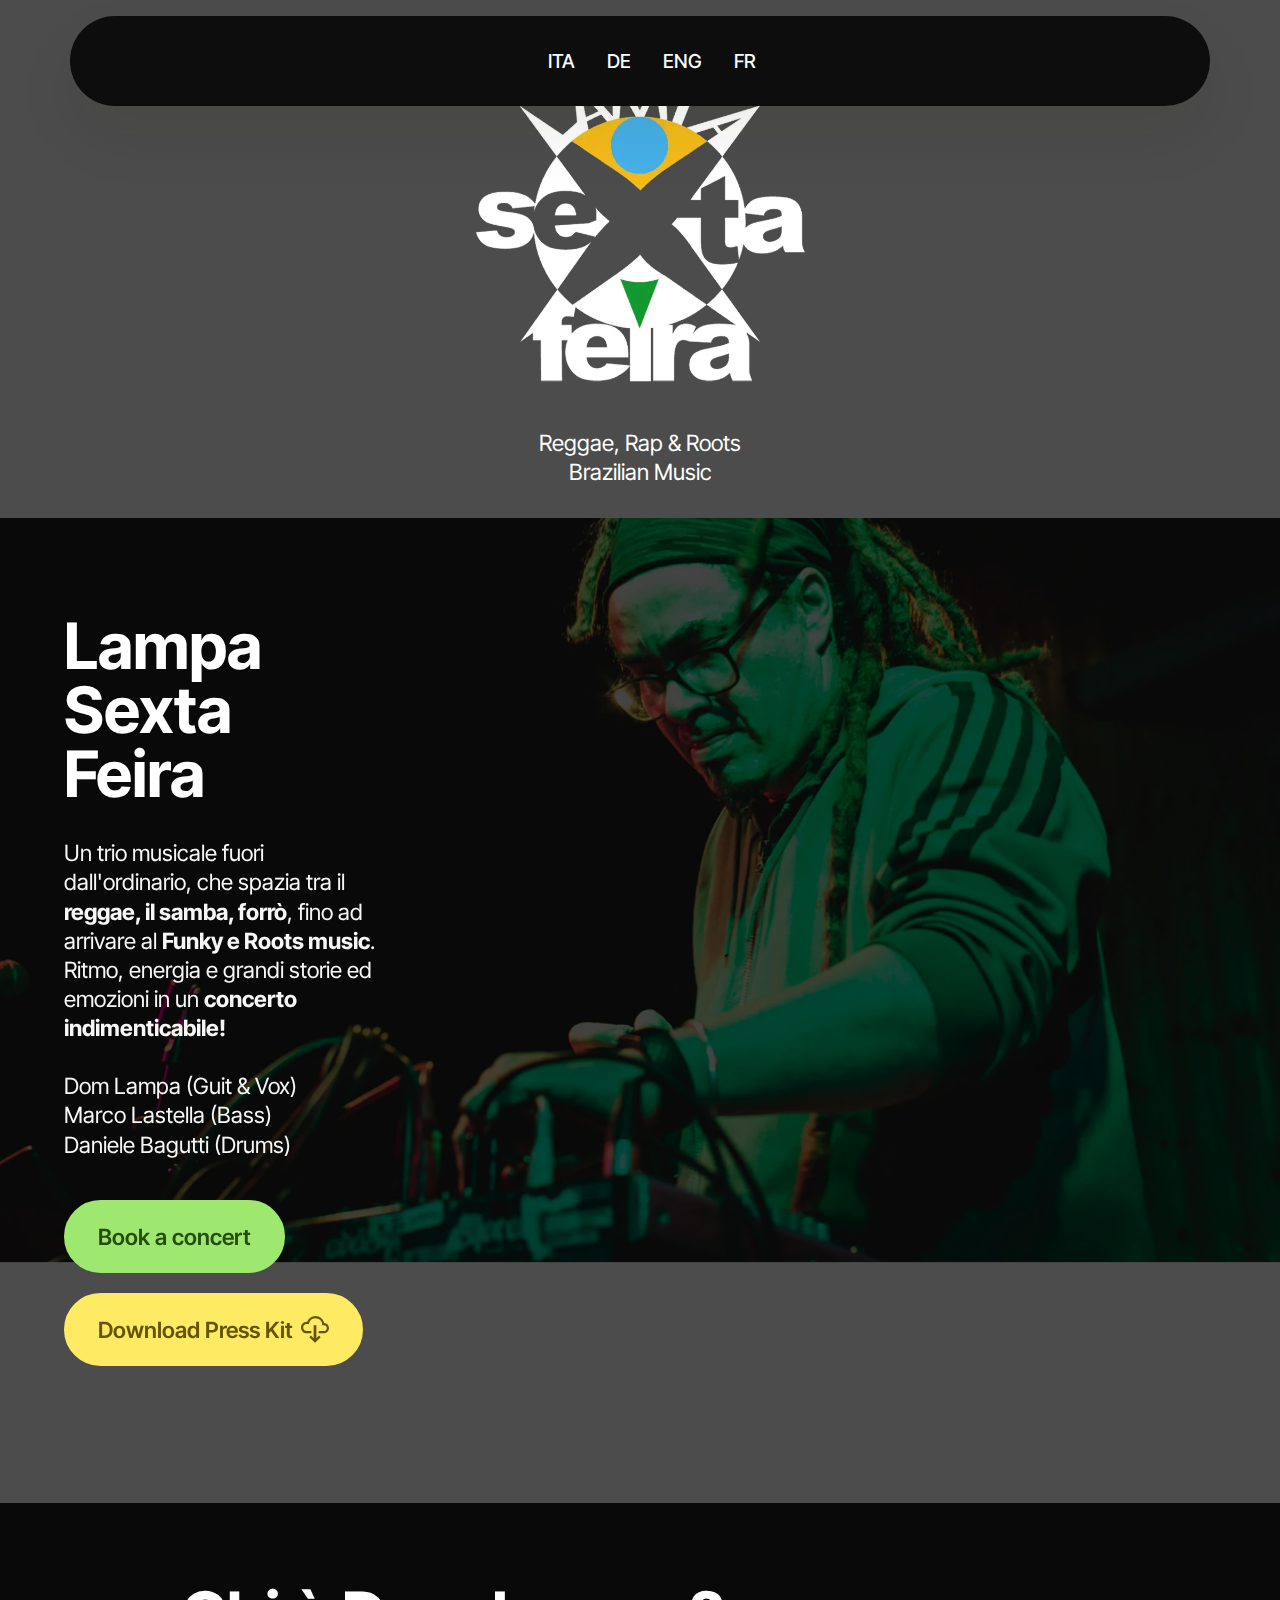
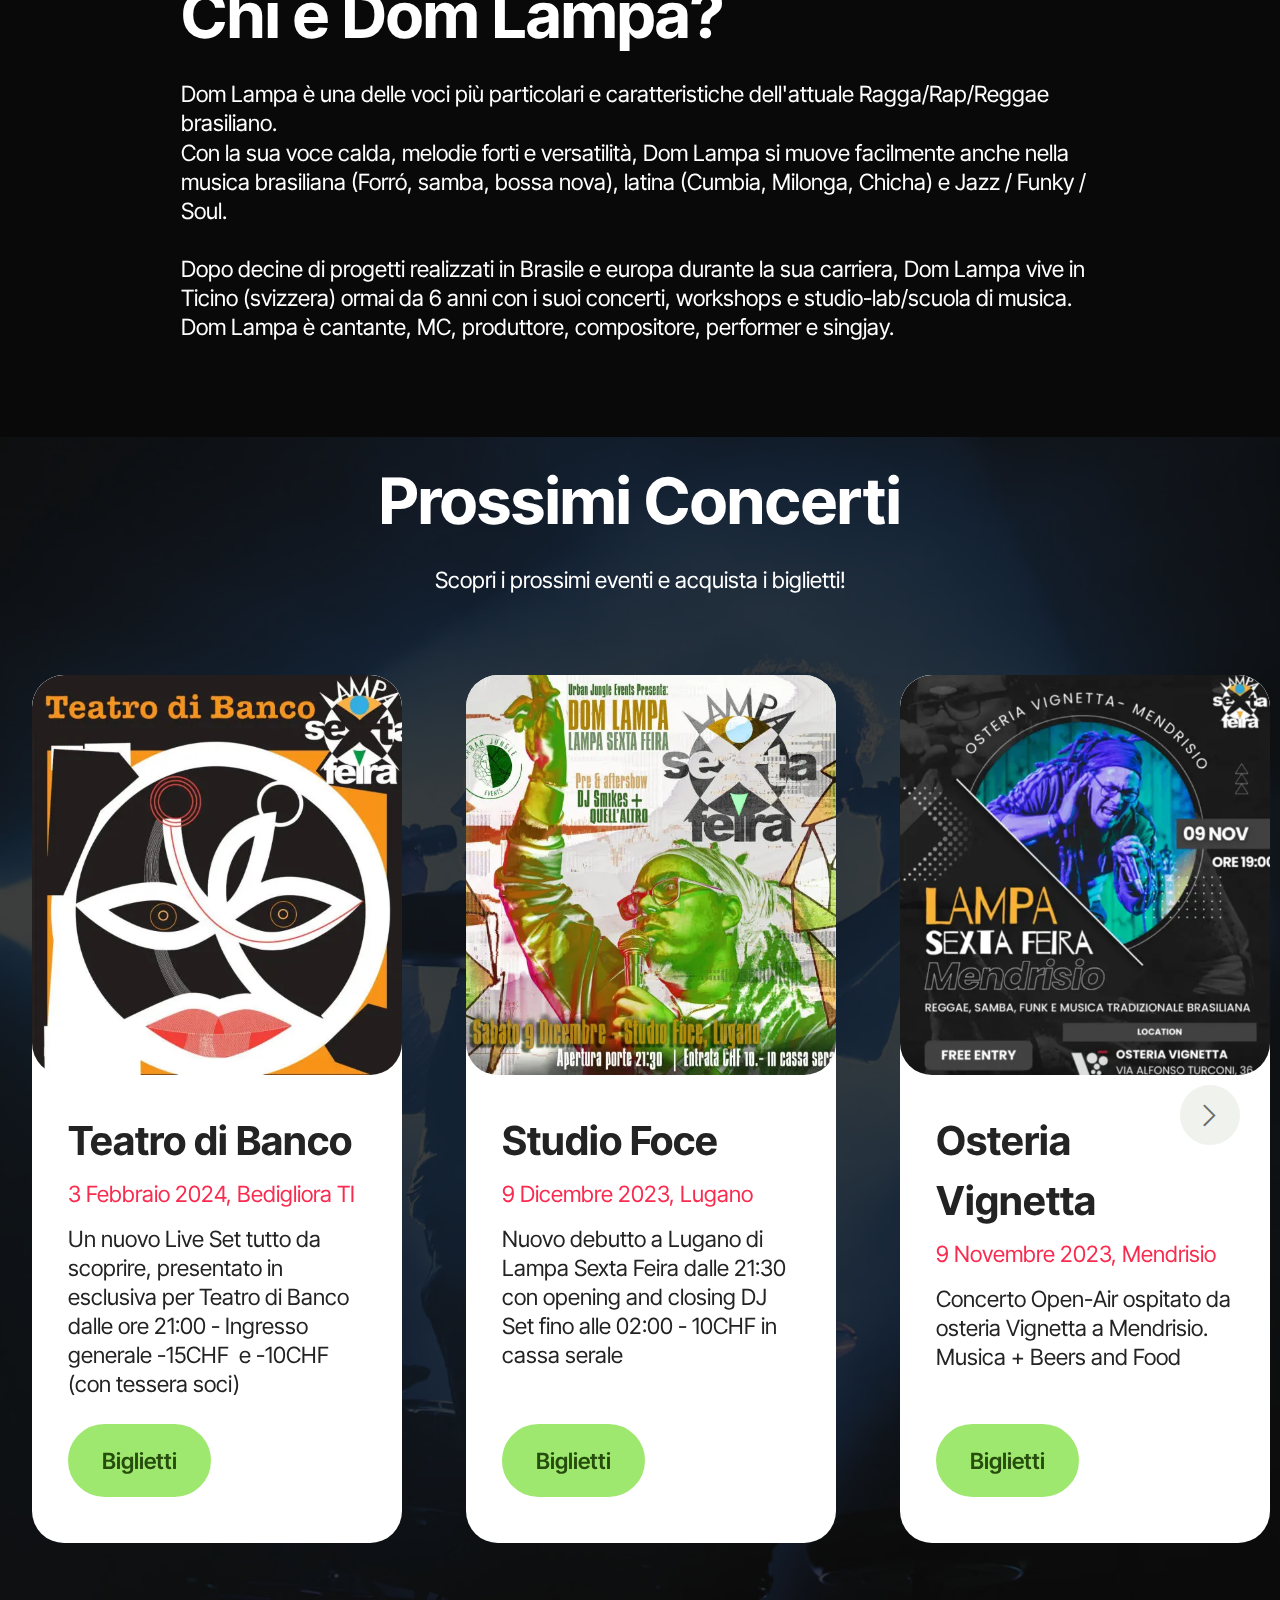
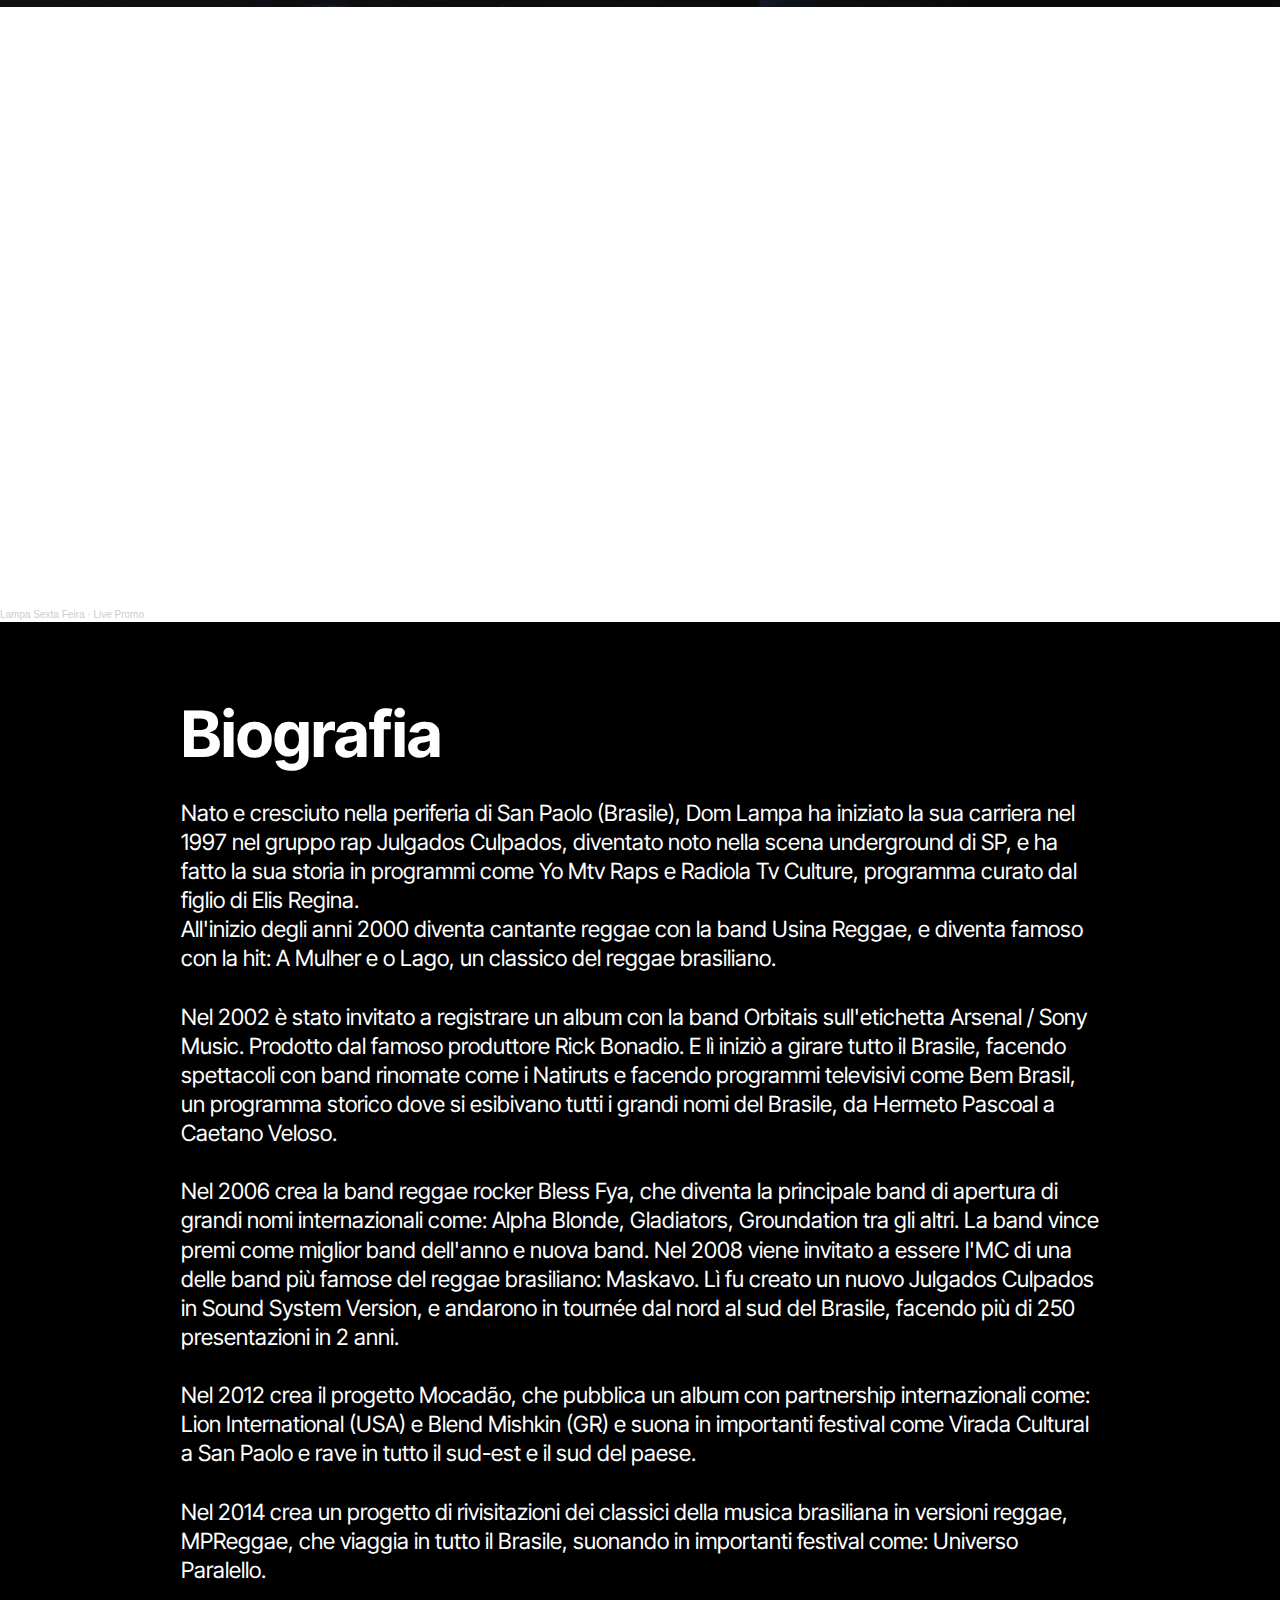
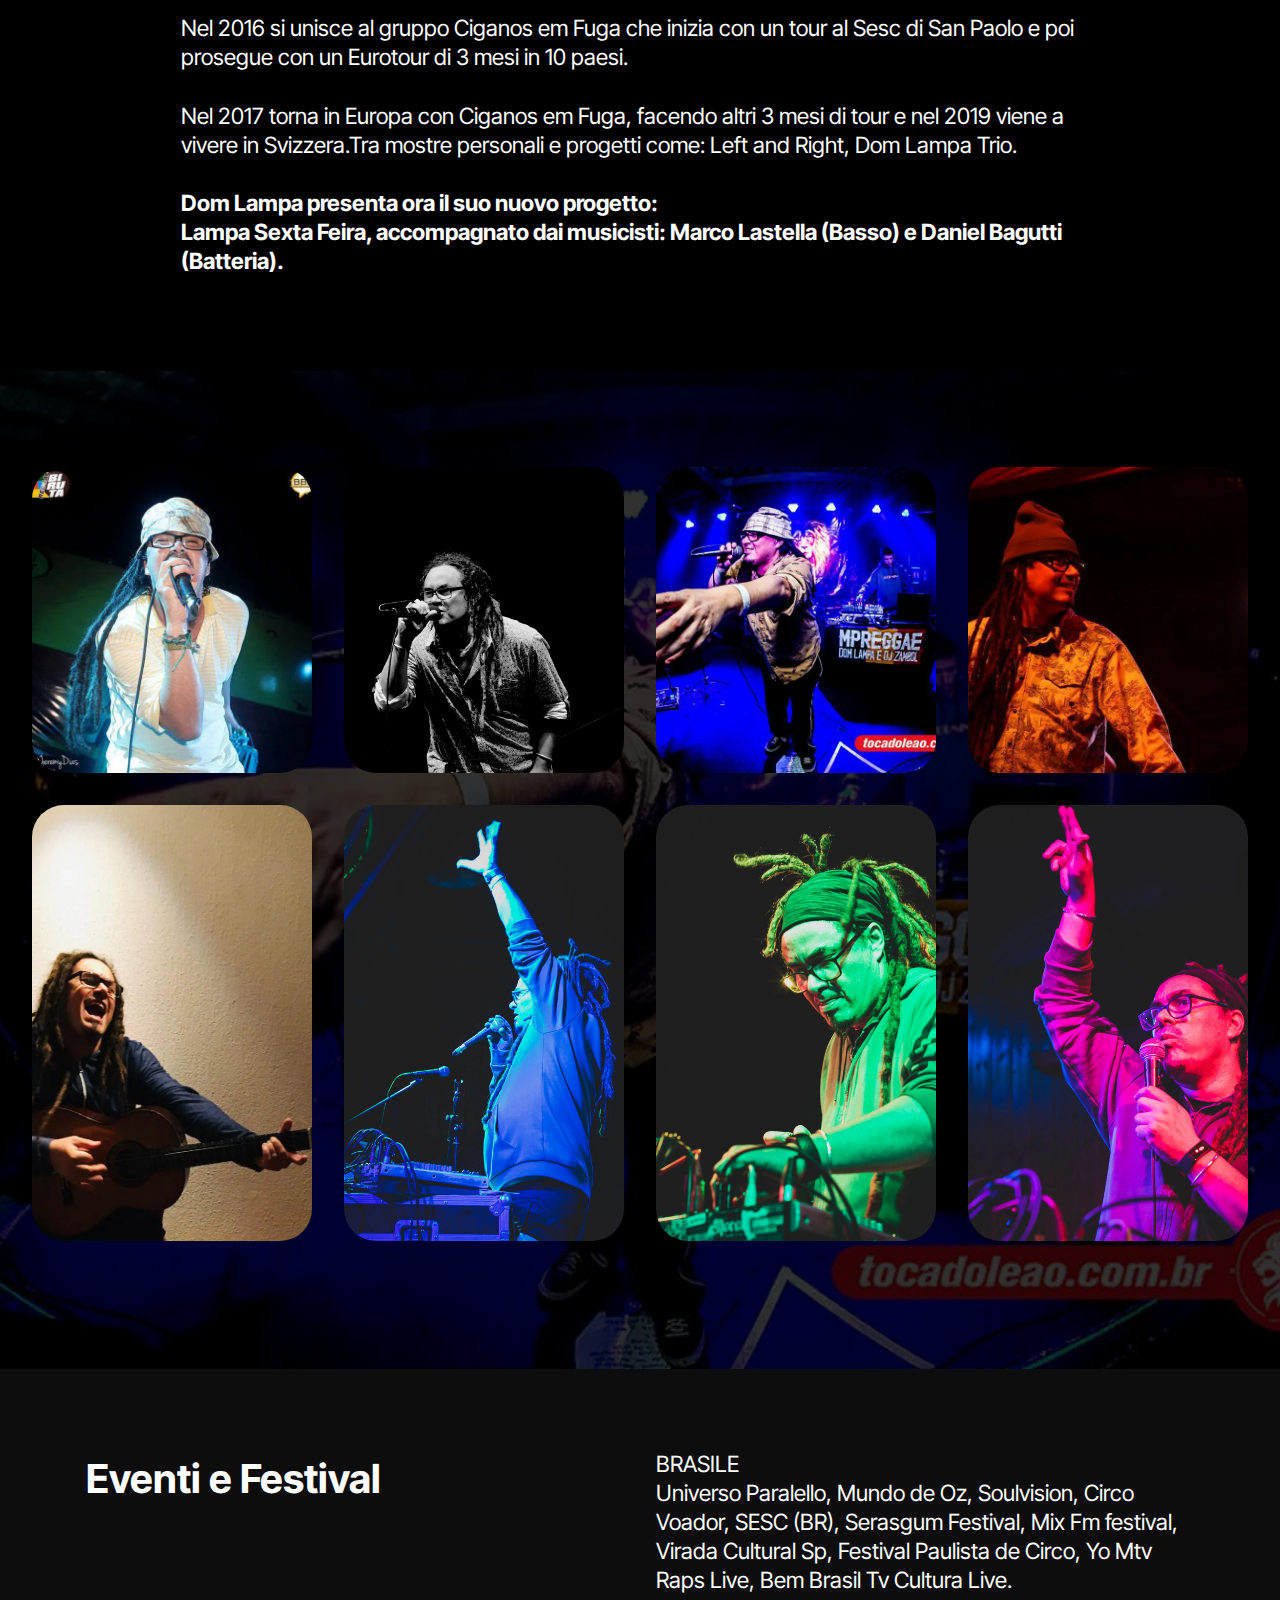
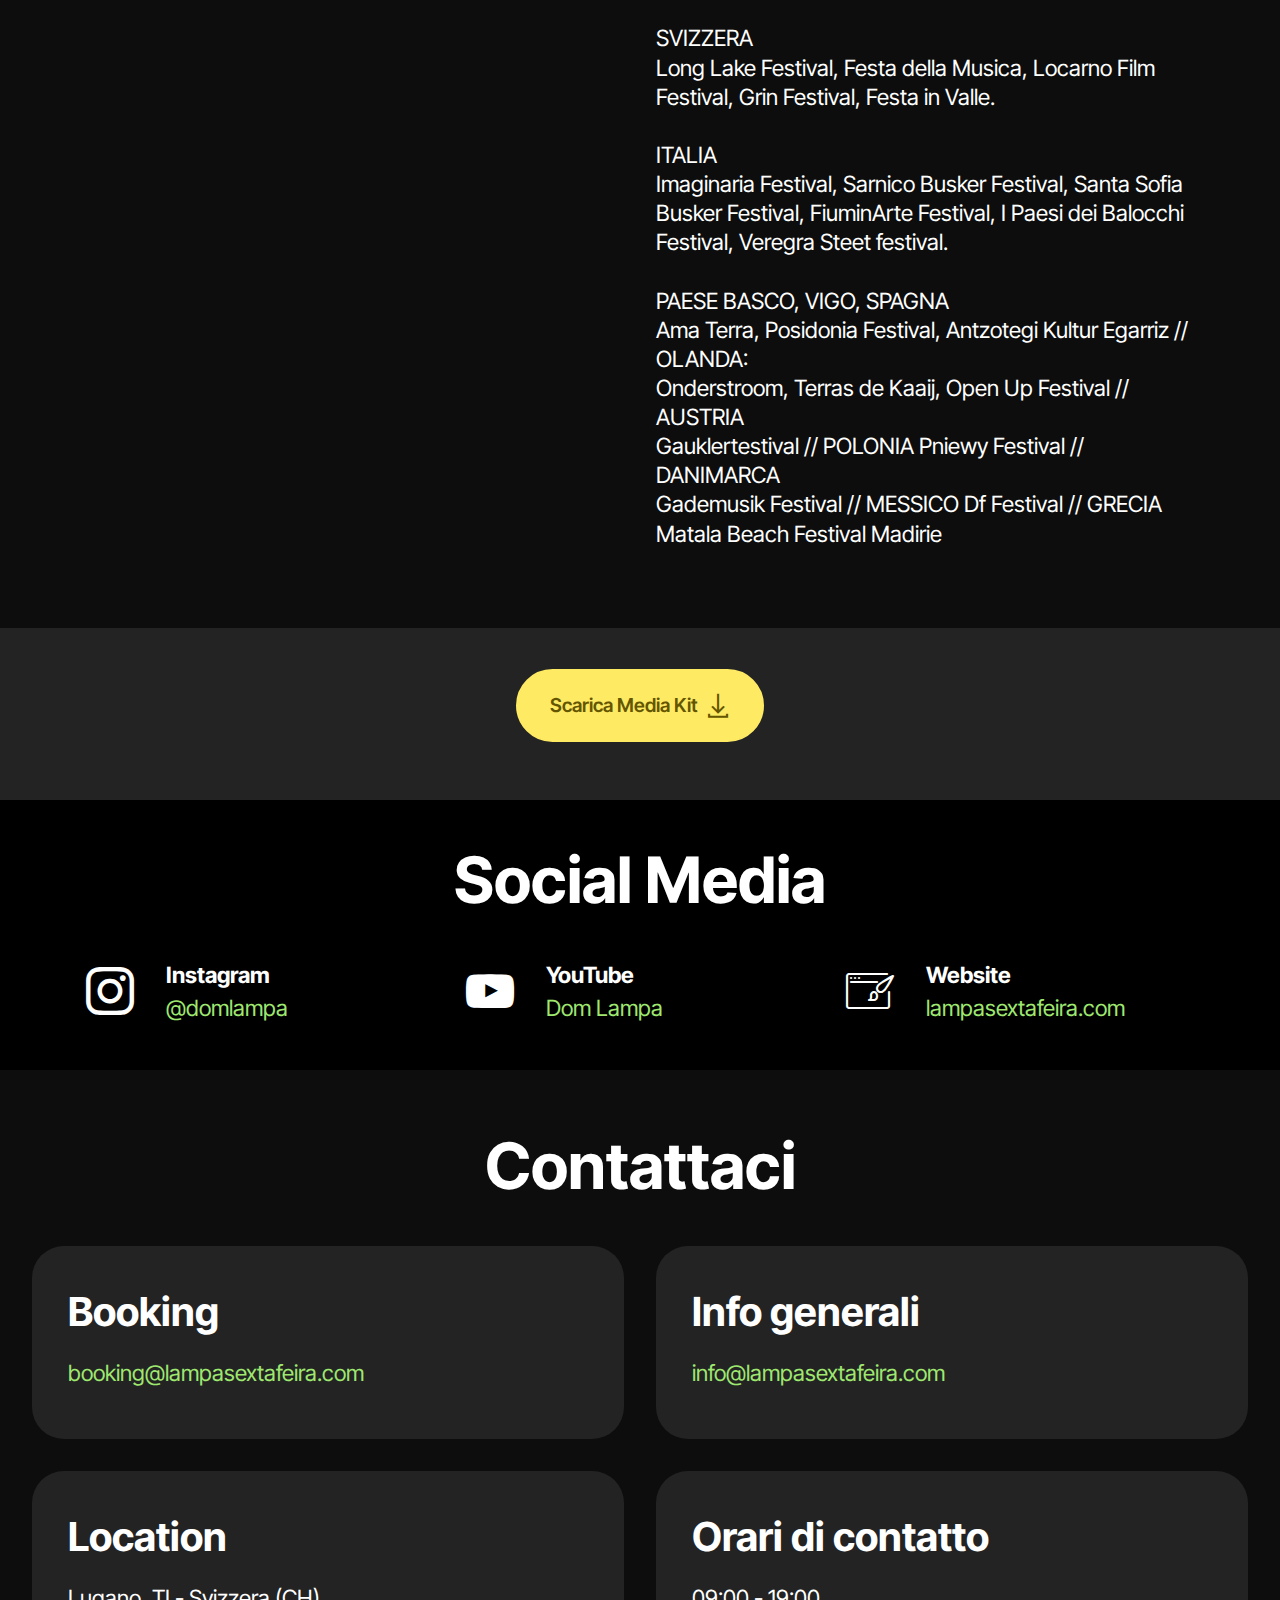
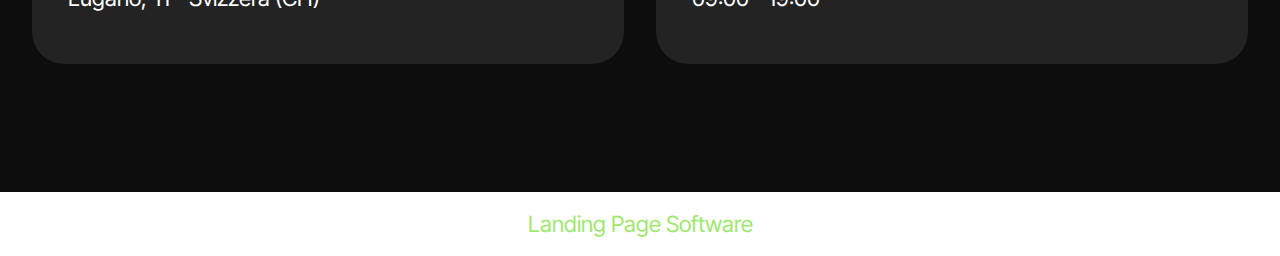
==== commit 15944482: "create github pages" ====
--- a/index.html
+++ b/index.html
@@ -21,6 +21,7 @@
   <link rel="stylesheet" href="assets/bootstrap/css/bootstrap-grid.min.css">
   <link rel="stylesheet" href="assets/bootstrap/css/bootstrap-reboot.min.css">
   <link rel="stylesheet" href="assets/parallax/jarallax.css">
+  <link rel="stylesheet" href="assets/dropdown/css/style.css">
   <link rel="stylesheet" href="assets/socicon/css/styles.css">
   <link rel="stylesheet" href="assets/theme/css/style.css">
   <link rel="preload" href="https://fonts.googleapis.com/css?family=Inter+Tight:100,200,300,400,500,600,700,800,900,100i,200i,300i,400i,500i,600i,700i,800i,900i&display=swap" as="style" onload="this.onload=null;this.rel='stylesheet'">
@@ -33,7 +34,41 @@
 </head>
 <body>
   
-  <section data-bs-version="5.1" class="header12 cid-tSQXvlnLCw" data-bg-video="https://youtu.be/nmKxgOwhvFU?feature=shared&amp;t=30" id="header12-18">
+  <section data-bs-version="5.1" class="menu menu2 cid-u1z3goGsI1" once="menu" id="menu02-21">
+	
+
+	<nav class="navbar navbar-dropdown navbar-expand-lg">
+		<div class="container">
+			<div class="navbar-brand">
+				
+				
+			</div>
+			<button class="navbar-toggler" type="button" data-toggle="collapse" data-bs-toggle="collapse" data-target="#navbarSupportedContent" data-bs-target="#navbarSupportedContent" aria-controls="navbarNavAltMarkup" aria-expanded="false" aria-label="Toggle navigation">
+				<div class="hamburger">
+					<span></span>
+					<span></span>
+					<span></span>
+					<span></span>
+				</div>
+			</button>
+			<div class="collapse navbar-collapse" id="navbarSupportedContent">
+				<ul class="navbar-nav nav-dropdown nav-right navbar-nav-top-padding" data-app-modern-menu="true"><li class="nav-item">
+						<a class="nav-link link text-white text-primary display-4" href="index.html" aria-expanded="false">ITA</a>
+					</li><li class="nav-item">
+						<a class="nav-link link text-white text-primary display-4" href="de.html">DE</a>
+					</li>
+					
+					<li class="nav-item">
+						<a class="nav-link link text-white text-primary display-4" href="en.html">ENG</a>
+					</li><li class="nav-item"><a class="nav-link link text-white text-primary display-4" href="fr.html">FR</a></li></ul>
+				
+				
+			</div>
+		</div>
+	</nav>
+</section>
+
+<section data-bs-version="5.1" class="header12 cid-tSQXvlnLCw" data-bg-video="https://youtu.be/nmKxgOwhvFU?feature=shared&amp;t=30" id="header12-18">
   
 
   <div class="mbr-fallback-image disabled"></div>
@@ -66,10 +101,9 @@
 		<div class="row justify-content-center">
 			<div class="col-12 col-md">
 				<div class="text-wrapper">
-					<h2 class="mbr-section-title mb-4 mbr-fonts-style display-2">
-						<strong>Brazilian</strong><br><strong>Live Music</strong></h2>
-					<p class="mbr-text mb-4 mbr-fonts-style display-7">Sexta Feira è un trio musicale fuori dall'ordinario, che spazia tra il reggae, il samba, forrò, fino ad arrivare al Funky e Roots music.<br><br>Dom Lampa (Guit &amp; Vox)<br>Marco Lastella (Bass)<br>Daniele Bagutti (Drums)&nbsp;</p>
-					<div class="mbr-section-btn mb-4"><a class="btn btn-primary display-7" href="mailto:booking@lampasextafeira.com">Book a concert</a></div>
+					<h2 class="mbr-section-title mb-4 mbr-fonts-style display-2"><strong>Lampa</strong><br><strong>Sexta Feira</strong></h2>
+					<p class="mbr-text mb-4 mbr-fonts-style display-7">Un trio musicale fuori dall'ordinario, che spazia tra il <strong>reggae, il samba, forrò</strong>, fino ad arrivare al <strong>Funky e Roots music</strong>. Ritmo, energia e grandi storie ed emozioni in un <strong>concerto indimenticabile!</strong><br><br>Dom Lampa (Guit &amp; Vox)<br>Marco Lastella (Bass)<br>Daniele Bagutti (Drums)&nbsp;</p>
+					<div class="mbr-section-btn mb-4"><a class="btn btn-primary display-7" href="mailto:booking@lampasextafeira.com">Book a concert</a> <a class="btn btn-danger display-7" href="https://drive.google.com/drive/folders/1-J6ZRVomowSEFU5mCc129gKwVauUQTuR?usp=sharing" target="_blank"><span class="mobi-mbri mobi-mbri-download-2 mbr-iconfont mbr-iconfont-btn"></span>Download Press Kit</a></div>
 				</div>
 			</div>
 			<div class="mbr-figure col-12 col-md-8"><iframe class="mbr-embedded-video" src="https://player.vimeo.com/video/874742380?autoplay=1&amp;loop=1" width="1280" height="720" frameborder="0" allowfullscreen></iframe></div>
@@ -195,7 +229,7 @@
 	</div>
 </section>
 
-<iframe width="100%" height="600" scrolling="no" frameborder="no" allow="autoplay" src="https://w.soundcloud.com/player/?url=https%3A//api.soundcloud.com/playlists/1705974576&amp;color=%23ff5500&amp;auto_play=false&amp;hide_related=false&amp;show_comments=true&amp;show_user=true&amp;show_reposts=false&amp;show_teaser=true&amp;visual=true" class="cid-tSHEPxWxke" id="soundcloud1-4" data-rv-view="46"></iframe><div style="font-size: 10px; color: #cccccc;line-break: anywhere;word-break: normal;overflow: hidden;white-space: nowrap;text-overflow: ellipsis; font-family: Interstate,Lucida Grande,Lucida Sans Unicode,Lucida Sans,Garuda,Verdana,Tahoma,sans-serif;font-weight: 100;" class="cid-tSHEPxWxke" id="soundcloud1-4" data-rv-view="46"><a href="https://soundcloud.com/lampasextafeira" title="Lampa Sexta Feira" target="_blank" style="color: #cccccc; text-decoration: none;">Lampa Sexta Feira</a> · <a href="https://soundcloud.com/lampasextafeira/sets/live-promo" title="Live Promo" target="_blank" style="color: #cccccc; text-decoration: none;">Live Promo</a></div>
+<iframe width="100%" height="600" scrolling="no" frameborder="no" allow="autoplay" src="https://w.soundcloud.com/player/?url=https%3A//api.soundcloud.com/playlists/1705974576&amp;color=%23ff5500&amp;auto_play=false&amp;hide_related=false&amp;show_comments=true&amp;show_user=true&amp;show_reposts=false&amp;show_teaser=true&amp;visual=true" class="cid-tSHEPxWxke" id="soundcloud1-4" data-rv-view="332"></iframe><div style="font-size: 10px; color: #cccccc;line-break: anywhere;word-break: normal;overflow: hidden;white-space: nowrap;text-overflow: ellipsis; font-family: Interstate,Lucida Grande,Lucida Sans Unicode,Lucida Sans,Garuda,Verdana,Tahoma,sans-serif;font-weight: 100;" class="cid-tSHEPxWxke" id="soundcloud1-4" data-rv-view="332"><a href="https://soundcloud.com/lampasextafeira" title="Lampa Sexta Feira" target="_blank" style="color: #cccccc; text-decoration: none;">Lampa Sexta Feira</a> · <a href="https://soundcloud.com/lampasextafeira/sets/live-promo" title="Live Promo" target="_blank" style="color: #cccccc; text-decoration: none;">Live Promo</a></div>
 
 <section data-bs-version="5.1" class="article12 cid-tSHG6kX9AW" id="article12-5">    
     
@@ -234,77 +268,77 @@
             
             
             <div class="col-12 col-md-6 col-lg-3 item gallery-image active">
-                <div class="item-wrapper mb-3" data-toggle="modal" data-bs-toggle="modal" data-target="#u1nJBAJRqr-modal" data-bs-target="#u1nJBAJRqr-modal">
-                    <img class="w-100" src="assets/images/lampa-1-598x618.webp" alt="Mobirise Website Builder" data-slide-to="0" data-bs-slide-to="0" data-target="#lb-u1nJBAJRqr" data-bs-target="#lb-u1nJBAJRqr">
-                    <div class="icon-wrapper">
-                        <span class="mobi-mbri mobi-mbri-search mbr-iconfont mbr-iconfont-btn"></span>
-                    </div>
-                </div>
-                
-            </div><div class="col-12 col-md-6 col-lg-3 item gallery-image active">
-                <div class="item-wrapper mb-3" data-toggle="modal" data-bs-toggle="modal" data-target="#u1nJBAJRqr-modal" data-bs-target="#u1nJBAJRqr-modal">
-                    <img class="w-100" src="assets/images/lampa-3-6000x4000.webp" alt="Mobirise Website Builder" data-slide-to="1" data-bs-slide-to="1" data-target="#lb-u1nJBAJRqr" data-bs-target="#lb-u1nJBAJRqr">
-                    <div class="icon-wrapper">
-                        <span class="mobi-mbri mobi-mbri-search mbr-iconfont mbr-iconfont-btn"></span>
-                    </div>
-                </div>
-                
-            </div><div class="col-12 col-md-6 col-lg-3 item gallery-image active">
-                <div class="item-wrapper mb-3" data-toggle="modal" data-bs-toggle="modal" data-target="#u1nJBAJRqr-modal" data-bs-target="#u1nJBAJRqr-modal">
-                    <img class="w-100" src="assets/images/lampa-12-960x640.webp" alt="Mobirise Website Builder" data-slide-to="2" data-bs-slide-to="2" data-target="#lb-u1nJBAJRqr" data-bs-target="#lb-u1nJBAJRqr">
-                    <div class="icon-wrapper">
-                        <span class="mobi-mbri mobi-mbri-search mbr-iconfont mbr-iconfont-btn"></span>
-                    </div>
-                </div>
-                
-            </div><div class="col-12 col-md-6 col-lg-3 item gallery-image active">
-                <div class="item-wrapper mb-3" data-toggle="modal" data-bs-toggle="modal" data-target="#u1nJBAJRqr-modal" data-bs-target="#u1nJBAJRqr-modal">
-                    <img class="w-100" src="assets/images/lampa-12-960x639.webp" alt="Mobirise Website Builder" data-slide-to="3" data-bs-slide-to="3" data-target="#lb-u1nJBAJRqr" data-bs-target="#lb-u1nJBAJRqr">
-                    <div class="icon-wrapper">
-                        <span class="mobi-mbri mobi-mbri-search mbr-iconfont mbr-iconfont-btn"></span>
-                    </div>
-                </div>
-                
-            </div><div class="col-12 col-md-6 col-lg-3 item gallery-image active">
-                <div class="item-wrapper mb-3" data-toggle="modal" data-bs-toggle="modal" data-target="#u1nJBAJRqr-modal" data-bs-target="#u1nJBAJRqr-modal">
-                    <img class="w-100" src="assets/images/lampa-15-1024x959.webp" alt="Mobirise Website Builder" data-slide-to="4" data-bs-slide-to="4" data-target="#lb-u1nJBAJRqr" data-bs-target="#lb-u1nJBAJRqr">
-                    <div class="icon-wrapper">
-                        <span class="mobi-mbri mobi-mbri-search mbr-iconfont mbr-iconfont-btn"></span>
-                    </div>
-                </div>
-                
-            </div><div class="col-12 col-md-6 col-lg-3 item gallery-image active">
-                <div class="item-wrapper mb-3" data-toggle="modal" data-bs-toggle="modal" data-target="#u1nJBAJRqr-modal" data-bs-target="#u1nJBAJRqr-modal">
-                    <img class="w-100" src="assets/images/lampa-17-2136x3204.webp" alt="Mobirise Website Builder" data-slide-to="5" data-bs-slide-to="5" data-target="#lb-u1nJBAJRqr" data-bs-target="#lb-u1nJBAJRqr">
-                    <div class="icon-wrapper">
-                        <span class="mobi-mbri mobi-mbri-search mbr-iconfont mbr-iconfont-btn"></span>
-                    </div>
-                </div>
-                
-            </div><div class="col-12 col-md-6 col-lg-3 item gallery-image active">
-                <div class="item-wrapper mb-3" data-toggle="modal" data-bs-toggle="modal" data-target="#u1nJBAJRqr-modal" data-bs-target="#u1nJBAJRqr-modal">
-                    <img class="w-100" src="assets/images/lampa-19-5040x3360.webp" alt="Mobirise Website Builder" data-slide-to="6" data-bs-slide-to="6" data-target="#lb-u1nJBAJRqr" data-bs-target="#lb-u1nJBAJRqr">
-                    <div class="icon-wrapper">
-                        <span class="mobi-mbri mobi-mbri-search mbr-iconfont mbr-iconfont-btn"></span>
-                    </div>
-                </div>
-                
-            </div><div class="col-12 col-md-6 col-lg-3 item gallery-image active">
-                <div class="item-wrapper mb-3" data-toggle="modal" data-bs-toggle="modal" data-target="#u1nJBAJRqr-modal" data-bs-target="#u1nJBAJRqr-modal">
-                    <img class="w-100" src="assets/images/lampa-22-5040x3360.webp" alt="Mobirise Website Builder" data-slide-to="7" data-bs-slide-to="7" data-target="#lb-u1nJBAJRqr" data-bs-target="#lb-u1nJBAJRqr">
-                    <div class="icon-wrapper">
-                        <span class="mobi-mbri mobi-mbri-search mbr-iconfont mbr-iconfont-btn"></span>
-                    </div>
-                </div>
-                
-            </div>
-        </div>
-
-        <div class="modal mbr-slider" tabindex="-1" role="dialog" aria-hidden="true" id="u1nJBAJRqr-modal">
+                <div class="item-wrapper mb-3" data-toggle="modal" data-bs-toggle="modal" data-target="#u1z93inzuY-modal" data-bs-target="#u1z93inzuY-modal">
+                    <img class="w-100" src="assets/images/lampa-1-598x618.webp" alt="Mobirise Website Builder" data-slide-to="0" data-bs-slide-to="0" data-target="#lb-u1z93inzuY" data-bs-target="#lb-u1z93inzuY">
+                    <div class="icon-wrapper">
+                        <span class="mobi-mbri mobi-mbri-search mbr-iconfont mbr-iconfont-btn"></span>
+                    </div>
+                </div>
+                
+            </div><div class="col-12 col-md-6 col-lg-3 item gallery-image active">
+                <div class="item-wrapper mb-3" data-toggle="modal" data-bs-toggle="modal" data-target="#u1z93inzuY-modal" data-bs-target="#u1z93inzuY-modal">
+                    <img class="w-100" src="assets/images/lampa-3-6000x4000.webp" alt="Mobirise Website Builder" data-slide-to="1" data-bs-slide-to="1" data-target="#lb-u1z93inzuY" data-bs-target="#lb-u1z93inzuY">
+                    <div class="icon-wrapper">
+                        <span class="mobi-mbri mobi-mbri-search mbr-iconfont mbr-iconfont-btn"></span>
+                    </div>
+                </div>
+                
+            </div><div class="col-12 col-md-6 col-lg-3 item gallery-image active">
+                <div class="item-wrapper mb-3" data-toggle="modal" data-bs-toggle="modal" data-target="#u1z93inzuY-modal" data-bs-target="#u1z93inzuY-modal">
+                    <img class="w-100" src="assets/images/lampa-12-960x640.webp" alt="Mobirise Website Builder" data-slide-to="2" data-bs-slide-to="2" data-target="#lb-u1z93inzuY" data-bs-target="#lb-u1z93inzuY">
+                    <div class="icon-wrapper">
+                        <span class="mobi-mbri mobi-mbri-search mbr-iconfont mbr-iconfont-btn"></span>
+                    </div>
+                </div>
+                
+            </div><div class="col-12 col-md-6 col-lg-3 item gallery-image active">
+                <div class="item-wrapper mb-3" data-toggle="modal" data-bs-toggle="modal" data-target="#u1z93inzuY-modal" data-bs-target="#u1z93inzuY-modal">
+                    <img class="w-100" src="assets/images/lampa-12-960x639.webp" alt="Mobirise Website Builder" data-slide-to="3" data-bs-slide-to="3" data-target="#lb-u1z93inzuY" data-bs-target="#lb-u1z93inzuY">
+                    <div class="icon-wrapper">
+                        <span class="mobi-mbri mobi-mbri-search mbr-iconfont mbr-iconfont-btn"></span>
+                    </div>
+                </div>
+                
+            </div><div class="col-12 col-md-6 col-lg-3 item gallery-image active">
+                <div class="item-wrapper mb-3" data-toggle="modal" data-bs-toggle="modal" data-target="#u1z93inzuY-modal" data-bs-target="#u1z93inzuY-modal">
+                    <img class="w-100" src="assets/images/lampa-15-1024x959.webp" alt="Mobirise Website Builder" data-slide-to="4" data-bs-slide-to="4" data-target="#lb-u1z93inzuY" data-bs-target="#lb-u1z93inzuY">
+                    <div class="icon-wrapper">
+                        <span class="mobi-mbri mobi-mbri-search mbr-iconfont mbr-iconfont-btn"></span>
+                    </div>
+                </div>
+                
+            </div><div class="col-12 col-md-6 col-lg-3 item gallery-image active">
+                <div class="item-wrapper mb-3" data-toggle="modal" data-bs-toggle="modal" data-target="#u1z93inzuY-modal" data-bs-target="#u1z93inzuY-modal">
+                    <img class="w-100" src="assets/images/lampa-17-2136x3204.webp" alt="Mobirise Website Builder" data-slide-to="5" data-bs-slide-to="5" data-target="#lb-u1z93inzuY" data-bs-target="#lb-u1z93inzuY">
+                    <div class="icon-wrapper">
+                        <span class="mobi-mbri mobi-mbri-search mbr-iconfont mbr-iconfont-btn"></span>
+                    </div>
+                </div>
+                
+            </div><div class="col-12 col-md-6 col-lg-3 item gallery-image active">
+                <div class="item-wrapper mb-3" data-toggle="modal" data-bs-toggle="modal" data-target="#u1z93inzuY-modal" data-bs-target="#u1z93inzuY-modal">
+                    <img class="w-100" src="assets/images/lampa-19-5040x3360.webp" alt="Mobirise Website Builder" data-slide-to="6" data-bs-slide-to="6" data-target="#lb-u1z93inzuY" data-bs-target="#lb-u1z93inzuY">
+                    <div class="icon-wrapper">
+                        <span class="mobi-mbri mobi-mbri-search mbr-iconfont mbr-iconfont-btn"></span>
+                    </div>
+                </div>
+                
+            </div><div class="col-12 col-md-6 col-lg-3 item gallery-image active">
+                <div class="item-wrapper mb-3" data-toggle="modal" data-bs-toggle="modal" data-target="#u1z93inzuY-modal" data-bs-target="#u1z93inzuY-modal">
+                    <img class="w-100" src="assets/images/lampa-22-5040x3360.webp" alt="Mobirise Website Builder" data-slide-to="7" data-bs-slide-to="7" data-target="#lb-u1z93inzuY" data-bs-target="#lb-u1z93inzuY">
+                    <div class="icon-wrapper">
+                        <span class="mobi-mbri mobi-mbri-search mbr-iconfont mbr-iconfont-btn"></span>
+                    </div>
+                </div>
+                
+            </div>
+        </div>
+
+        <div class="modal mbr-slider" tabindex="-1" role="dialog" aria-hidden="true" id="u1z93inzuY-modal">
             <div class="modal-dialog" role="document">
                 <div class="modal-content">
                     <div class="modal-body">
-                        <div class="carousel slide" data-pause="false" data-bs-pause="false" id="lb-u1nJBAJRqr" data-interval="5000" data-bs-interval="5000">
+                        <div class="carousel slide" data-pause="false" data-bs-pause="false" id="lb-u1z93inzuY" data-interval="5000" data-bs-interval="5000">
                             <div class="carousel-inner">
                                 
                                 
@@ -332,7 +366,7 @@
                                 </div>
                             </div>
                             <ol class="carousel-indicators">
-                                <li data-slide-to="0" data-bs-slide-to="0" class="active" data-target="#lb-u1nJBAJRqr" data-bs-target="#lb-u1nJBAJRqr"></li><li data-slide-to="1" data-bs-slide-to="1" class="" data-target="#lb-u1nJBAJRqr" data-bs-target="#lb-u1nJBAJRqr"></li><li data-slide-to="2" data-bs-slide-to="2" class="" data-target="#lb-u1nJBAJRqr" data-bs-target="#lb-u1nJBAJRqr"></li><li data-slide-to="3" data-bs-slide-to="3" class="" data-target="#lb-u1nJBAJRqr" data-bs-target="#lb-u1nJBAJRqr"></li><li data-slide-to="4" data-bs-slide-to="4" class="" data-target="#lb-u1nJBAJRqr" data-bs-target="#lb-u1nJBAJRqr"></li><li data-slide-to="5" data-bs-slide-to="5" class="" data-target="#lb-u1nJBAJRqr" data-bs-target="#lb-u1nJBAJRqr"></li><li data-slide-to="6" data-bs-slide-to="6" class="" data-target="#lb-u1nJBAJRqr" data-bs-target="#lb-u1nJBAJRqr"></li><li data-slide-to="7" data-bs-slide-to="7" class="" data-target="#lb-u1nJBAJRqr" data-bs-target="#lb-u1nJBAJRqr"></li>
+                                <li data-slide-to="0" data-bs-slide-to="0" class="active" data-target="#lb-u1z93inzuY" data-bs-target="#lb-u1z93inzuY"></li><li data-slide-to="1" data-bs-slide-to="1" class="" data-target="#lb-u1z93inzuY" data-bs-target="#lb-u1z93inzuY"></li><li data-slide-to="2" data-bs-slide-to="2" class="" data-target="#lb-u1z93inzuY" data-bs-target="#lb-u1z93inzuY"></li><li data-slide-to="3" data-bs-slide-to="3" class="" data-target="#lb-u1z93inzuY" data-bs-target="#lb-u1z93inzuY"></li><li data-slide-to="4" data-bs-slide-to="4" class="" data-target="#lb-u1z93inzuY" data-bs-target="#lb-u1z93inzuY"></li><li data-slide-to="5" data-bs-slide-to="5" class="" data-target="#lb-u1z93inzuY" data-bs-target="#lb-u1z93inzuY"></li><li data-slide-to="6" data-bs-slide-to="6" class="" data-target="#lb-u1z93inzuY" data-bs-target="#lb-u1z93inzuY"></li><li data-slide-to="7" data-bs-slide-to="7" class="" data-target="#lb-u1z93inzuY" data-bs-target="#lb-u1z93inzuY"></li>
                                 
                                 
                                 
@@ -343,11 +377,11 @@
                             </ol>
                             <a role="button" href="" class="close" data-dismiss="modal" data-bs-dismiss="modal" aria-label="Close">
                             </a>
-                            <a class="carousel-control-prev carousel-control" role="button" data-slide="prev" data-bs-slide="prev" href="#lb-u1nJBAJRqr">
+                            <a class="carousel-control-prev carousel-control" role="button" data-slide="prev" data-bs-slide="prev" href="#lb-u1z93inzuY">
                                 <span class="mobi-mbri mobi-mbri-arrow-prev" aria-hidden="true"></span>
                                 <span class="sr-only visually-hidden">Previous</span>
                             </a>
-                            <a class="carousel-control-next carousel-control" role="button" data-slide="next" data-bs-slide="next" href="#lb-u1nJBAJRqr">
+                            <a class="carousel-control-next carousel-control" role="button" data-slide="next" data-bs-slide="next" href="#lb-u1z93inzuY">
                                 <span class="mobi-mbri mobi-mbri-arrow-next" aria-hidden="true"></span>
                                 <span class="sr-only visually-hidden">Next</span>
                             </a>
@@ -416,6 +450,7 @@
 			</div>
 			
 			
+			
 			<div class="item features-without-image col-12 col-md-6 col-lg-4">
 				<div class="item-wrapper">
 					<span class="mbr-iconfont m-auto socicon-youtube socicon"></span>
@@ -427,15 +462,13 @@
 							<a href="https://www.youtube.com/@domlampa9740" class="text-primary" target="_blank">Dom Lampa</a></h5>
 					</div>
 				</div>
-			</div>
-			<div class="item features-without-image col-12 col-md-6 col-lg-4">
+			</div><div class="item features-without-image col-12 col-md-6 col-lg-4">
 				<div class="item-wrapper">
 					<span class="mbr-iconfont m-auto mbri-website-theme"></span>
 					<div class="card-box">
 						<h4 class="card-title mbr-fonts-style mb-1 display-7">
 							<strong>Website</strong></h4>
-						<h5 class="card-text mbr-fonts-style display-7">
-							<a href="https://domlampa.com" class="text-primary" target="_blank">domlampa.com</a></h5>
+						<h5 class="card-text mbr-fonts-style display-7"><a href="https://lampasextafeira.com" class="text-primary">lampasextafeira.com</a></h5>
 					</div>
 				</div>
 			</div>
@@ -499,7 +532,7 @@
             </div>
         </div>
     </div>
-</section><section class="display-7" style="padding: 0;align-items: center;justify-content: center;flex-wrap: wrap;    align-content: center;display: flex;position: relative;height: 4rem;"><a href="https://mobiri.se/175014" style="flex: 1 1;height: 4rem;position: absolute;width: 100%;z-index: 1;"><img alt="" style="height: 4rem;" src="[data-uri]"></a><p style="margin: 0;text-align: center;" class="display-7">&#8204;</p><a style="z-index:1" href="https://mobirise.com/builder/landing-page-builder.html">Landing Page Builder</a></section><script src="assets/bootstrap/js/bootstrap.bundle.min.js"></script>  <script src="assets/parallax/jarallax.js"></script>  <script src="assets/smoothscroll/smooth-scroll.js"></script>  <script src="assets/ytplayer/index.js"></script>  <script src="assets/vimeoplayer/player.js"></script>  <script src="assets/embla/embla.min.js"></script>  <script src="assets/embla/script.js"></script>  <script src="assets/theme/js/script.js"></script>  
+</section><section class="display-7" style="padding: 0;align-items: center;justify-content: center;flex-wrap: wrap;    align-content: center;display: flex;position: relative;height: 4rem;"><a href="https://mobiri.se/175014" style="flex: 1 1;height: 4rem;position: absolute;width: 100%;z-index: 1;"><img alt="" style="height: 4rem;" src="[data-uri]"></a><p style="margin: 0;text-align: center;" class="display-7">&#8204;</p><a style="z-index:1" href="https://mobirise.com/builder/landing-page-software.html">Landing Page Software</a></section><script src="assets/bootstrap/js/bootstrap.bundle.min.js"></script>  <script src="assets/parallax/jarallax.js"></script>  <script src="assets/smoothscroll/smooth-scroll.js"></script>  <script src="assets/ytplayer/index.js"></script>  <script src="assets/vimeoplayer/player.js"></script>  <script src="assets/embla/embla.min.js"></script>  <script src="assets/embla/script.js"></script>  <script src="assets/dropdown/js/navbar-dropdown.js"></script>  <script src="assets/theme/js/script.js"></script>  
   
   
 </body>
--- a/assets/dropdown/css/style.css
+++ b/assets/dropdown/css/style.css
@@ -0,0 +1,265 @@
+.navbar-dropdown {
+  left: 0;
+  padding: 0;
+  position: absolute;
+  right: 0;
+  top: 0;
+  transition: all 0.45s ease;
+  z-index: 1030;
+  background: #282828; }
+  .navbar-dropdown .navbar-logo {
+    margin-right: 0.8rem;
+    transition: margin 0.3s ease-in-out;
+    vertical-align: middle; }
+    .navbar-dropdown .navbar-logo img {
+      height: 3.125rem;
+      transition: all 0.3s ease-in-out; }
+    .navbar-dropdown .navbar-logo.mbr-iconfont {
+      font-size: 3.125rem;
+      line-height: 3.125rem; }
+  .navbar-dropdown .navbar-caption {
+    font-weight: 700;
+    white-space: normal;
+    vertical-align: -4px;
+    line-height: 3.125rem !important; }
+    .navbar-dropdown .navbar-caption, .navbar-dropdown .navbar-caption:hover {
+      color: inherit;
+      text-decoration: none; }
+  .navbar-dropdown .mbr-iconfont + .navbar-caption {
+    vertical-align: -1px; }
+  .navbar-dropdown.navbar-fixed-top {
+    position: fixed; }
+  .navbar-dropdown .navbar-brand span {
+    vertical-align: -4px; }
+  .navbar-dropdown.bg-color.transparent {
+    background: none; }
+  .navbar-dropdown.navbar-short .navbar-brand {
+    padding: 0.625rem 0; }
+    .navbar-dropdown.navbar-short .navbar-brand span {
+      vertical-align: -1px; }
+  .navbar-dropdown.navbar-short .navbar-caption {
+    line-height: 2.375rem !important;
+    vertical-align: -2px; }
+  .navbar-dropdown.navbar-short .navbar-logo {
+    margin-right: 0.5rem; }
+    .navbar-dropdown.navbar-short .navbar-logo img {
+      height: 2.375rem; }
+    .navbar-dropdown.navbar-short .navbar-logo.mbr-iconfont {
+      font-size: 2.375rem;
+      line-height: 2.375rem; }
+  .navbar-dropdown.navbar-short .mbr-table-cell {
+    height: 3.625rem; }
+  .navbar-dropdown .navbar-close {
+    left: 0.6875rem;
+    position: fixed;
+    top: 0.75rem;
+    z-index: 1000; }
+  .navbar-dropdown .hamburger-icon {
+    content: "";
+    display: inline-block;
+    vertical-align: middle;
+    width: 16px;
+    -webkit-box-shadow: 0 -6px 0 1px #282828,0 0 0 1px #282828,0 6px 0 1px #282828;
+    -moz-box-shadow: 0 -6px 0 1px #282828,0 0 0 1px #282828,0 6px 0 1px #282828;
+    box-shadow: 0 -6px 0 1px #282828,0 0 0 1px #282828,0 6px 0 1px #282828; }
+
+.dropdown-menu .dropdown-toggle[data-toggle="dropdown-submenu"]::after {
+  border-bottom: 0.35em solid transparent;
+  border-left: 0.35em solid;
+  border-right: 0;
+  border-top: 0.35em solid transparent;
+  margin-left: 0.3rem; }
+
+.dropdown-menu .dropdown-item:focus {
+  outline: 0; }
+
+.nav-dropdown {
+  font-size: 0.75rem;
+  font-weight: 500;
+  height: auto !important; }
+  .nav-dropdown .nav-btn {
+    padding-left: 1rem; }
+  .nav-dropdown .link {
+    margin: .667em 1.667em;
+    font-weight: 500;
+    padding: 0;
+    transition: color .2s ease-in-out; }
+    .nav-dropdown .link.dropdown-toggle {
+      margin-right: 2.583em; }
+      .nav-dropdown .link.dropdown-toggle::after {
+        margin-left: .25rem;
+        border-top: 0.35em solid;
+        border-right: 0.35em solid transparent;
+        border-left: 0.35em solid transparent;
+        border-bottom: 0; }
+      .nav-dropdown .link.dropdown-toggle[aria-expanded="true"] {
+        margin: 0;
+        padding: 0.667em 3.263em  0.667em 1.667em; }
+  .nav-dropdown .link::after,
+  .nav-dropdown .dropdown-item::after {
+    color: inherit; }
+  .nav-dropdown .btn {
+    font-size: 0.75rem;
+    font-weight: 700;
+    letter-spacing: 0;
+    margin-bottom: 0;
+    padding-left: 1.25rem;
+    padding-right: 1.25rem; }
+  .nav-dropdown .dropdown-menu {
+    border-radius: 0;
+    border: 0;
+    left: 0;
+    margin: 0;
+    padding-bottom: 1.25rem;
+    padding-top: 1.25rem;
+    position: relative; }
+  .nav-dropdown .dropdown-submenu {
+    margin-left: 0.125rem;
+    top: 0; }
+  .nav-dropdown .dropdown-item {
+    font-weight: 500;
+    line-height: 2;
+    padding: 0.3846em 4.615em 0.3846em 1.5385em;
+    position: relative;
+    transition: color .2s ease-in-out, background-color .2s ease-in-out; }
+    .nav-dropdown .dropdown-item::after {
+      margin-top: -0.3077em;
+      position: absolute;
+      right: 1.1538em;
+      top: 50%; }
+    .nav-dropdown .dropdown-item:focus, .nav-dropdown .dropdown-item:hover {
+      background: none; }
+
+@media (max-width: 767px) {
+  .nav-dropdown.navbar-toggleable-sm {
+    bottom: 0;
+    display: none;
+    left: 0;
+    overflow-x: hidden;
+    position: fixed;
+    top: 0;
+    transform: translateX(-100%);
+    -ms-transform: translateX(-100%);
+    -webkit-transform: translateX(-100%);
+    width: 18.75rem;
+    z-index: 999; } }
+.nav-dropdown.navbar-toggleable-xl {
+  bottom: 0;
+  display: none;
+  left: 0;
+  overflow-x: hidden;
+  position: fixed;
+  top: 0;
+  transform: translateX(-100%);
+  -ms-transform: translateX(-100%);
+  -webkit-transform: translateX(-100%);
+  width: 18.75rem;
+  z-index: 999; }
+
+.nav-dropdown-sm {
+  display: block !important;
+  overflow-x: hidden;
+  overflow: auto;
+  padding-top: 3.875rem; }
+  .nav-dropdown-sm::after {
+    content: "";
+    display: block;
+    height: 3rem;
+    width: 100%; }
+  .nav-dropdown-sm.collapse.in ~ .navbar-close {
+    display: block !important; }
+  .nav-dropdown-sm.collapsing, .nav-dropdown-sm.collapse.in {
+    transform: translateX(0);
+    -ms-transform: translateX(0);
+    -webkit-transform: translateX(0);
+    transition: all 0.25s ease-out;
+    -webkit-transition: all 0.25s ease-out;
+    background: #282828; }
+  .nav-dropdown-sm.collapsing[aria-expanded="false"] {
+    transform: translateX(-100%);
+    -ms-transform: translateX(-100%);
+    -webkit-transform: translateX(-100%); }
+  .nav-dropdown-sm .nav-item {
+    display: block;
+    margin-left: 0 !important;
+    padding-left: 0; }
+  .nav-dropdown-sm .link,
+  .nav-dropdown-sm .dropdown-item {
+    border-top: 1px dotted rgba(255, 255, 255, 0.1);
+    font-size: 0.8125rem;
+    line-height: 1.6;
+    margin: 0 !important;
+    padding: 0.875rem 2.4rem 0.875rem 1.5625rem !important;
+    position: relative;
+    white-space: normal; }
+    .nav-dropdown-sm .link:focus, .nav-dropdown-sm .link:hover,
+    .nav-dropdown-sm .dropdown-item:focus,
+    .nav-dropdown-sm .dropdown-item:hover {
+      background: rgba(0, 0, 0, 0.2) !important;
+      color: #c0a375; }
+  .nav-dropdown-sm .nav-btn {
+    position: relative;
+    padding: 1.5625rem 1.5625rem 0 1.5625rem; }
+    .nav-dropdown-sm .nav-btn::before {
+      border-top: 1px dotted rgba(255, 255, 255, 0.1);
+      content: "";
+      left: 0;
+      position: absolute;
+      top: 0;
+      width: 100%; }
+    .nav-dropdown-sm .nav-btn + .nav-btn {
+      padding-top: 0.625rem; }
+      .nav-dropdown-sm .nav-btn + .nav-btn::before {
+        display: none; }
+  .nav-dropdown-sm .btn {
+    padding: 0.625rem 0; }
+  .nav-dropdown-sm .dropdown-toggle[data-toggle="dropdown-submenu"]::after {
+    margin-left: .25rem;
+    border-top: 0.35em solid;
+    border-right: 0.35em solid transparent;
+    border-left: 0.35em solid transparent;
+    border-bottom: 0; }
+  .nav-dropdown-sm .dropdown-toggle[data-toggle="dropdown-submenu"][aria-expanded="true"]::after {
+    border-top: 0;
+    border-right: 0.35em solid transparent;
+    border-left: 0.35em solid transparent;
+    border-bottom: 0.35em solid; }
+  .nav-dropdown-sm .dropdown-menu {
+    margin: 0;
+    padding: 0;
+    position: relative;
+    top: 0;
+    left: 0;
+    width: 100%;
+    border: 0;
+    float: none;
+    border-radius: 0;
+    background: none; }
+  .nav-dropdown-sm .dropdown-submenu {
+    left: 100%;
+    margin-left: 0.125rem;
+    margin-top: -1.25rem;
+    top: 0; }
+
+.navbar-toggleable-sm .nav-dropdown .dropdown-menu {
+  position: absolute; }
+
+.navbar-toggleable-sm .nav-dropdown .dropdown-submenu {
+  left: 100%;
+  margin-left: 0.125rem;
+  margin-top: -1.25rem;
+  top: 0; }
+
+.navbar-toggleable-sm.opened .nav-dropdown .dropdown-menu {
+  position: relative; }
+
+.navbar-toggleable-sm.opened .nav-dropdown .dropdown-submenu {
+  left: 0;
+  margin-left: 00rem;
+  margin-top: 0rem;
+  top: 0; }
+
+.is-builder .nav-dropdown.collapsing {
+  transition: none !important; }
+
+
--- a/assets/mobirise/css/mbr-additional.css
+++ b/assets/mobirise/css/mbr-additional.css
@@ -1390,61 +1390,578 @@
 .cid-tSHJTFJaHj P {
   color: #ffffff;
 }
-.cid-tSKwHao79G {
-  display: flex;
-  padding-top: 75px;
-  padding-bottom: 0px;
-  background-image: url("../../../assets/images/lampa-21.webp");
-}
-.cid-tSKwHao79G .mbr-overlay {
-  background-color: #000000;
-  opacity: 0.7;
-}
-.cid-tSKwHao79G .content-wrap {
-  padding: 5rem 1rem;
-}
-@media (min-width: 768px) {
-  .cid-tSKwHao79G {
+.cid-u1z3goGsI1 {
+  z-index: 1000;
+  width: 100%;
+  position: relative;
+}
+.cid-u1z3goGsI1 .dropdown-item:before {
+  font-family: Moririse2 !important;
+  content: "\e966";
+  display: inline-block;
+  width: 0;
+  position: absolute;
+  left: 1rem;
+  top: 0.5rem;
+  margin-right: 0.5rem;
+  line-height: 1;
+  font-size: inherit;
+  vertical-align: middle;
+  text-align: center;
+  overflow: hidden;
+  transform: scale(0, 1);
+  transition: all 0.25s ease-in-out;
+}
+@media (max-width: 767px) {
+  .cid-u1z3goGsI1 .navbar-toggler {
+    transform: scale(0.8);
+  }
+}
+.cid-u1z3goGsI1 .navbar-brand {
+  flex-shrink: 0;
+  align-items: center;
+  margin-right: 0;
+  padding: 10px 0;
+  transition: all 0.3s;
+  word-break: break-word;
+  z-index: 1;
+}
+.cid-u1z3goGsI1 .navbar-brand img {
+  max-width: 100%;
+  max-height: 100%;
+  border-radius: 0px !important;
+}
+.cid-u1z3goGsI1 .navbar-brand .navbar-caption {
+  line-height: inherit !important;
+}
+.cid-u1z3goGsI1 .navbar-brand .navbar-logo a {
+  outline: none;
+}
+.cid-u1z3goGsI1 .navbar-nav {
+  margin: auto;
+  margin-left: 0;
+  margin-left: auto;
+}
+.cid-u1z3goGsI1 .navbar-nav .nav-item {
+  padding: 0 !important;
+  transition: .3s all !important;
+}
+.cid-u1z3goGsI1 .navbar-nav .nav-item .nav-link {
+  padding: 16px !important;
+  margin: 0 !important;
+  border-radius: 1rem !important;
+  transition: .3s all !important;
+}
+.cid-u1z3goGsI1 .navbar-nav .nav-item .nav-link:hover {
+  background-color: rgba(27, 31, 10, 0.06);
+}
+.cid-u1z3goGsI1 .navbar-nav .open .nav-link::after {
+  transform: rotate(180deg);
+}
+@media (min-width: 992px) {
+  .cid-u1z3goGsI1 .navbar-nav .open .nav-link::before {
+    content: "";
+    width: 100%;
+    height: 20px;
+    top: 100%;
+    background: transparent;
+    position: absolute;
+  }
+}
+.cid-u1z3goGsI1 .navbar-nav .dropdown-item {
+  padding: 12px !important;
+  border-radius: 0.5rem !important;
+  margin: 0 8px !important;
+  transition: .3s all !important;
+}
+.cid-u1z3goGsI1 .navbar-nav .dropdown-item:hover {
+  background-color: rgba(27, 31, 10, 0.06);
+}
+@media (min-width: 992px) {
+  .cid-u1z3goGsI1 .navbar-nav {
+    padding-left: 1.5rem;
+  }
+}
+@media (min-width: 992px) {
+  .cid-u1z3goGsI1 .navbar-nav {
+    padding-left: 1.5rem;
+  }
+}
+.cid-u1z3goGsI1 .nav-link {
+  width: fit-content;
+  position: relative;
+}
+.cid-u1z3goGsI1 .navbar-logo {
+  padding-left: 2rem;
+  margin: 0 !important;
+}
+@media (max-width: 767px) {
+  .cid-u1z3goGsI1 .navbar-logo {
+    padding-left: 1rem;
+  }
+}
+.cid-u1z3goGsI1 .navbar-caption {
+  padding-left: 1rem;
+  padding-right: .5rem;
+}
+@media (min-width: 767px) {
+  .cid-u1z3goGsI1 .navbar-caption {
+    padding-left: 2rem;
+  }
+}
+@media (max-width: 767px) {
+  .cid-u1z3goGsI1 .nav-dropdown {
+    padding-bottom: 0.5rem;
+  }
+}
+.cid-u1z3goGsI1 .nav-dropdown .link.dropdown-toggle::after {
+  margin-left: 0.5rem;
+  margin-top: 0.2rem;
+  transition: .3s all;
+}
+.cid-u1z3goGsI1 .container {
+  display: flex;
+  height: 90px;
+  padding: 0.5rem 0.6rem;
+  flex-wrap: nowrap;
+  background: #0d0d0d !important;
+  left: 0;
+  right: 0;
+  -webkit-box-pack: justify;
+  -ms-flex-pack: justify;
+  justify-content: flex-end;
+  -webkit-box-align: center;
+  -webkit-align-items: center;
+  -ms-flex-align: center;
+  align-items: center;
+  border-radius: 100vw;
+  margin-top: 1rem;
+  background-color: #0d0d0d;
+  box-shadow: 0 30px 60px 0 rgba(27, 31, 10, 0.08);
+}
+@media (max-width: 992px) {
+  .cid-u1z3goGsI1 .container {
+    padding-right: 2rem;
+  }
+}
+@media (max-width: 767px) {
+  .cid-u1z3goGsI1 .container {
+    width: 95%;
+    height: 56px !important;
+    padding-right: 1rem;
+    margin-top: 0rem;
+  }
+}
+.cid-u1z3goGsI1 .iconfont-wrapper {
+  color: #000000 !important;
+  font-size: 1.5rem;
+  padding-right: 0.5rem;
+}
+.cid-u1z3goGsI1 .dropdown-menu {
+  flex-wrap: wrap;
+  flex-direction: column;
+  max-width: 100%;
+  padding: 12px 4px !important;
+  border-radius: 1.5rem;
+  transition: .3s all !important;
+  min-width: auto;
+  background: #0d0d0d;
+  background: #0d0d0d !important;
+}
+.cid-u1z3goGsI1 .nav-item:focus,
+.cid-u1z3goGsI1 .nav-link:focus {
+  outline: none;
+}
+.cid-u1z3goGsI1 .dropdown .dropdown-menu .dropdown-item {
+  width: auto;
+  transition: all 0.25s ease-in-out;
+}
+.cid-u1z3goGsI1 .dropdown .dropdown-menu .dropdown-item::after {
+  right: 0.5rem;
+}
+.cid-u1z3goGsI1 .dropdown .dropdown-menu .dropdown-item .mbr-iconfont {
+  margin-right: 0.5rem;
+  vertical-align: sub;
+}
+.cid-u1z3goGsI1 .dropdown .dropdown-menu .dropdown-item .mbr-iconfont:before {
+  display: inline-block;
+  transform: scale(1, 1);
+  transition: all 0.25s ease-in-out;
+}
+.cid-u1z3goGsI1 .collapsed .dropdown-menu .dropdown-item:before {
+  display: none;
+}
+.cid-u1z3goGsI1 .collapsed .dropdown .dropdown-menu .dropdown-item {
+  padding: 0.235em 1.5em 0.235em 1.5em !important;
+  transition: none;
+  margin: 0 !important;
+}
+.cid-u1z3goGsI1 .navbar {
+  min-height: 90px;
+  transition: all 0.3s;
+  border-bottom: 1px solid transparent;
+  background: transparent !important;
+  padding: 0 !important;
+  border: none !important;
+  box-shadow: none !important;
+  border-radius: 0 !important;
+}
+.cid-u1z3goGsI1 .navbar.opened {
+  transition: all 0.3s;
+}
+.cid-u1z3goGsI1 .navbar .dropdown-item {
+  padding: 0.5rem 1.8rem;
+}
+.cid-u1z3goGsI1 .navbar .navbar-logo img {
+  width: auto;
+}
+.cid-u1z3goGsI1 .navbar .navbar-collapse {
+  z-index: 1;
+  justify-content: flex-end;
+}
+.cid-u1z3goGsI1 .navbar.collapsed {
+  justify-content: center;
+}
+.cid-u1z3goGsI1 .navbar.collapsed .nav-item .nav-link::before {
+  display: none;
+}
+.cid-u1z3goGsI1 .navbar.collapsed.opened .dropdown-menu {
+  top: 0;
+}
+.cid-u1z3goGsI1 .navbar.collapsed .dropdown-menu .dropdown-submenu {
+  left: 0 !important;
+}
+.cid-u1z3goGsI1 .navbar.collapsed .dropdown-menu .dropdown-item:after {
+  right: auto;
+}
+.cid-u1z3goGsI1 .navbar.collapsed .dropdown-menu .dropdown-toggle[data-toggle="dropdown-submenu"]:after {
+  margin-left: 0.5rem;
+  margin-top: 0.2rem;
+  border-top: 0.35em solid;
+  border-right: 0.35em solid transparent;
+  border-left: 0.35em solid transparent;
+  border-bottom: 0;
+  top: 41%;
+}
+.cid-u1z3goGsI1 .navbar.collapsed ul.navbar-nav li {
+  margin: auto;
+}
+.cid-u1z3goGsI1 .navbar.collapsed .dropdown-menu .dropdown-item {
+  padding: 0.25rem 1.5rem;
+  text-align: center;
+}
+.cid-u1z3goGsI1 .navbar.collapsed .icons-menu {
+  padding-left: 0;
+  padding-right: 0;
+  padding-top: 0.5rem;
+  padding-bottom: 0.5rem;
+}
+@media (max-width: 767px) {
+  .cid-u1z3goGsI1 .navbar {
+    min-height: 72px;
+  }
+  .cid-u1z3goGsI1 .navbar .navbar-logo img {
+    height: 2rem !important;
+  }
+}
+@media (max-width: 991px) {
+  .cid-u1z3goGsI1 .navbar .nav-item .nav-link::before {
+    display: none;
+  }
+  .cid-u1z3goGsI1 .navbar.opened .dropdown-menu {
+    top: 0;
+  }
+  .cid-u1z3goGsI1 .navbar .dropdown-menu .dropdown-submenu {
+    left: 0 !important;
+  }
+  .cid-u1z3goGsI1 .navbar .dropdown-menu .dropdown-item:after {
+    right: auto;
+  }
+  .cid-u1z3goGsI1 .navbar .dropdown-menu .dropdown-toggle[data-toggle="dropdown-submenu"]:after {
+    margin-left: 0.5rem;
+    margin-top: 0.2rem;
+    border-top: 0.35em solid;
+    border-right: 0.35em solid transparent;
+    border-left: 0.35em solid transparent;
+    border-bottom: 0;
+    top: 40%;
+  }
+  .cid-u1z3goGsI1 .navbar .dropdown-menu .dropdown-item {
+    padding: 0.25rem 1.5rem !important;
+    text-align: center;
+  }
+  .cid-u1z3goGsI1 .navbar .navbar-brand {
+    flex-shrink: initial;
+    flex-basis: auto;
+    word-break: break-word;
+    padding-right: 10px;
+  }
+  .cid-u1z3goGsI1 .navbar .navbar-toggler {
+    flex-basis: auto;
+  }
+  .cid-u1z3goGsI1 .navbar .icons-menu {
+    padding-left: 0;
+    padding-top: 0.5rem;
+    padding-bottom: 0.5rem;
+  }
+}
+.cid-u1z3goGsI1 .navbar.navbar-short .navbar-logo img {
+  height: 2rem;
+}
+.cid-u1z3goGsI1 .dropdown-item.active,
+.cid-u1z3goGsI1 .dropdown-item:active {
+  background-color: transparent;
+}
+.cid-u1z3goGsI1 .navbar-expand-lg .navbar-nav .nav-link {
+  padding: 0;
+}
+.cid-u1z3goGsI1 .nav-dropdown .link.dropdown-toggle {
+  margin-right: 1.667em;
+}
+.cid-u1z3goGsI1 .nav-dropdown .link.dropdown-toggle[aria-expanded="true"] {
+  margin-right: 0;
+  padding: 0.667em 1.667em;
+}
+.cid-u1z3goGsI1 .navbar.navbar-expand-lg .dropdown .dropdown-menu {
+  background: #0d0d0d;
+}
+.cid-u1z3goGsI1 .navbar.navbar-expand-lg .dropdown .dropdown-menu .dropdown-submenu {
+  margin: 0;
+  left: 105%;
+  transform: none;
+  top: -12px;
+}
+.cid-u1z3goGsI1 .navbar .dropdown.open > .dropdown-menu {
+  display: flex;
+}
+.cid-u1z3goGsI1 ul.navbar-nav {
+  flex-wrap: wrap;
+}
+.cid-u1z3goGsI1 .navbar-buttons {
+  text-align: center;
+  min-width: 140px;
+}
+@media (max-width: 992px) {
+  .cid-u1z3goGsI1 .navbar-buttons {
+    text-align: left;
+  }
+}
+.cid-u1z3goGsI1 button.navbar-toggler {
+  outline: none;
+  width: 31px;
+  height: 20px;
+  cursor: pointer;
+  transition: all 0.2s;
+  position: relative;
+  align-self: center;
+}
+.cid-u1z3goGsI1 button.navbar-toggler .hamburger span {
+  position: absolute;
+  right: 0;
+  width: 30px;
+  height: 2px;
+  border-right: 5px;
+  background-color: #ffffff;
+}
+.cid-u1z3goGsI1 button.navbar-toggler .hamburger span:nth-child(1) {
+  top: 0;
+  transition: all 0.2s;
+}
+.cid-u1z3goGsI1 button.navbar-toggler .hamburger span:nth-child(2) {
+  top: 8px;
+  transition: all 0.15s;
+}
+.cid-u1z3goGsI1 button.navbar-toggler .hamburger span:nth-child(3) {
+  top: 8px;
+  transition: all 0.15s;
+}
+.cid-u1z3goGsI1 button.navbar-toggler .hamburger span:nth-child(4) {
+  top: 16px;
+  transition: all 0.2s;
+}
+.cid-u1z3goGsI1 nav.opened .hamburger span:nth-child(1) {
+  top: 8px;
+  width: 0;
+  opacity: 0;
+  right: 50%;
+  transition: all 0.2s;
+}
+.cid-u1z3goGsI1 nav.opened .hamburger span:nth-child(2) {
+  transform: rotate(45deg);
+  transition: all 0.25s;
+}
+.cid-u1z3goGsI1 nav.opened .hamburger span:nth-child(3) {
+  transform: rotate(-45deg);
+  transition: all 0.25s;
+}
+.cid-u1z3goGsI1 nav.opened .hamburger span:nth-child(4) {
+  top: 8px;
+  width: 0;
+  opacity: 0;
+  right: 50%;
+  transition: all 0.2s;
+}
+.cid-u1z3goGsI1 .navbar-dropdown {
+  padding: 0 1rem;
+}
+.cid-u1z3goGsI1 a.nav-link {
+  display: flex;
+  align-items: center;
+  justify-content: center;
+}
+.cid-u1z3goGsI1 .icons-menu {
+  flex-wrap: nowrap;
+  display: flex;
+  justify-content: center;
+  padding-left: 1rem;
+  padding-right: 1rem;
+  padding-top: 0.3rem;
+  text-align: center;
+}
+@media (max-width: 992px) {
+  .cid-u1z3goGsI1 .icons-menu {
+    justify-content: flex-start;
+    margin-bottom: .5rem;
+  }
+}
+@media screen and (-ms-high-contrast: active), (-ms-high-contrast: none) {
+  .cid-u1z3goGsI1 .navbar {
+    height: 70px;
+  }
+  .cid-u1z3goGsI1 .navbar.opened {
+    height: auto;
+  }
+  .cid-u1z3goGsI1 .nav-item .nav-link:hover::before {
+    width: 175%;
+    max-width: calc(100% + 2rem);
+    left: -1rem;
+  }
+}
+.cid-u1z3goGsI1 .navbar .dropdown > .dropdown-menu {
+  display: none;
+  width: max-content;
+  max-width: 500px !important;
+  transform: translateX(-50%);
+  top: calc(100% + 20px);
+  left: 50%;
+}
+.cid-u1z3goGsI1 .navbar .dropdown > .dropdown-menu .dropdown-item {
+  line-height: 1 !important;
+}
+.cid-u1z3goGsI1 .navbar .dropdown > .dropdown-menu .dropdown .dropdown-item {
+  align-items: center;
+  display: flex;
+  height: max-content !important;
+  min-height: max-content !important;
+}
+.cid-u1z3goGsI1 .navbar .dropdown > .dropdown-menu .dropdown .dropdown-item::after {
+  display: inline-block;
+  position: static;
+  margin-left: 0.5rem;
+  margin-top: 0;
+  margin-right: 0;
+  margin-bottom: 0;
+  transition: .3s all;
+  transform: rotate(-90deg);
+}
+.cid-u1z3goGsI1 .navbar .dropdown > .dropdown-menu .dropdown.open .dropdown-item::after {
+  transform: rotate(0deg);
+}
+.cid-u1z3goGsI1 .mbr-section-btn {
+  margin: -0.6rem -0.6rem;
+}
+.cid-u1z3goGsI1 .navbar-toggler {
+  margin-left: 12px;
+  margin-right: 8px;
+  order: 1000;
+}
+@media (max-width: 991px) {
+  .cid-u1z3goGsI1 .navbar-brand {
+    margin-right: auto;
+  }
+  .cid-u1z3goGsI1 .navbar-collapse {
+    z-index: -1 !important;
+    position: absolute;
+    top: 110%;
+    left: 0;
+    width: 100%;
+    padding: 1rem;
+    border-radius: 1.5rem;
+    background: #0d0d0d;
+    opacity: 1;
+    border-color: #0d0d0d !important;
+    background: #0d0d0d !important;
+    backdrop-filter: blur(8px);
+  }
+  .cid-u1z3goGsI1 .navbar-nav .nav-item .nav-link::after {
+    margin-left: 10px;
+  }
+  .cid-u1z3goGsI1 .navbar-nav .dropdown-item:hover {
+    background-color: rgba(27, 31, 10, 0.06);
+  }
+  .cid-u1z3goGsI1 .navbar .dropdown > .dropdown-menu {
+    max-width: 100% !important;
+    transform: translateX(0);
+    top: 10px;
+    left: 0;
+    padding: 8px !important;
+    border-radius: 1rem;
+    background-color: rgba(27, 31, 10, 0.04) !important;
+  }
+  .cid-u1z3goGsI1 .navbar .dropdown > .dropdown-menu .dropdown-item {
+    padding: 8px !important;
+    line-height: 1 !important;
+    margin-bottom: 4px !important;
+  }
+  .cid-u1z3goGsI1 .navbar .dropdown > .dropdown-menu .dropdown .dropdown-item {
     align-items: center;
-  }
-  .cid-tSKwHao79G .row {
-    justify-content: center;
-  }
-}
-@media (max-width: 991px) and (min-width: 768px) {
-  .cid-tSKwHao79G .content-wrap {
-    min-width: 50%;
-  }
-}
-@media (max-width: 767px) {
-  .cid-tSKwHao79G {
-    -webkit-align-items: center;
-    align-items: center;
-  }
-  .cid-tSKwHao79G .mbr-row {
-    -webkit-justify-content: center;
-    justify-content: center;
-  }
-  .cid-tSKwHao79G .content-wrap {
+    display: flex;
+    height: max-content !important;
+    min-height: max-content !important;
+  }
+  .cid-u1z3goGsI1 .navbar .dropdown > .dropdown-menu .dropdown .dropdown-item::after {
+    display: inline-block;
+    position: static;
+    margin-left: 0.5rem;
+    margin-top: 0;
+    margin-right: 0;
+    margin-bottom: 0;
+    transition: .3s all;
+    transform: rotate(0deg);
+  }
+  .cid-u1z3goGsI1 .navbar .dropdown > .dropdown-menu .dropdown.open .dropdown-item::after {
+    transform: rotate(180deg);
+  }
+  .cid-u1z3goGsI1 .navbar .dropdown > .dropdown-menu .dropdown-submenu {
+    position: static;
     width: 100%;
-  }
-}
-.cid-tSKwHao79G .mbr-section-title {
-  text-align: center;
-}
-.cid-tSKwHao79G .mbr-text,
-.cid-tSKwHao79G .mbr-section-btn {
-  text-align: center;
-}
-.cid-tSKwHbJVXC {
-  padding-top: 6rem;
-  padding-bottom: 6rem;
-  background-image: url("../../../assets/images/lampa-19-2000x1333.webp");
-}
-.cid-tSKwHbJVXC .mbr-fallback-image.disabled {
+    max-width: 100% !important;
+    transform: translateX(0) !important;
+    top: 0;
+    left: 0;
+    padding: 8px !important;
+    border-radius: 1rem;
+    background-color: rgba(27, 31, 10, 0.04) !important;
+  }
+  .cid-u1z3goGsI1 .navbar .dropdown.open > .dropdown-menu {
+    display: flex !important;
+    flex-direction: column;
+    align-items: flex-start;
+  }
+}
+@media (max-width: 575px) {
+  .cid-u1z3goGsI1 .navbar-collapse {
+    padding: 1rem;
+  }
+}
+.cid-u1yVoE8i1l {
+  padding-top: 3rem;
+  padding-bottom: 0rem;
+}
+.cid-u1yVoE8i1l .mbr-fallback-image.disabled {
   display: none;
 }
-.cid-tSKwHbJVXC .mbr-fallback-image {
+.cid-u1yVoE8i1l .mbr-fallback-image {
   display: block;
   background-size: cover;
   background-position: center center;
@@ -1452,83 +1969,24 @@
   height: 100%;
   position: absolute;
   top: 0;
-}
-@media (max-width: 992px) {
-  .cid-tSKwHbJVXC .mbr-figure {
-    margin-top: 1.5rem;
-  }
-}
-.cid-tSKwHbJVXC .row {
-  align-items: center;
-}
-@media (min-width: 992px) {
-  .cid-tSKwHbJVXC .text-wrapper {
-    padding: 0 2rem;
-  }
-}
-.cid-tSKwHbJVXC .media-content,
-.cid-tSKwHbJVXC .mbr-figure {
-  align-self: center;
-}
-.cid-tSKwHbJVXC .mbr-figure iframe {
-  width: 100%;
-  border-radius: 2rem;
-  overflow: hidden;
-}
-.cid-tSKwHbJVXC .mbr-figure {
-  border-radius: 0rem;
-  overflow: hidden;
-}
-@media (min-width: 767px) {
-  .cid-tSKwHbJVXC .mbr-figure {
-    border-radius: 2rem;
-  }
-}
-.cid-tSKwHbJVXC .mbr-section-title {
-  color: #ffffff;
-}
-.cid-tSKwHbJVXC .mbr-text,
-.cid-tSKwHbJVXC .mbr-section-btn {
-  color: #f7f7f7;
-}
-.cid-tSKwHiAqhW {
-  padding-top: 5rem;
-  padding-bottom: 5rem;
-  background-color: #000000;
-}
-.cid-tSKwHiAqhW .mbr-text {
-  color: #ffffff;
-}
-.cid-tSKwHiAqhW .mbr-section-subtitle {
-  color: #000000;
-}
-.cid-tSKwHiAqhW .mbr-section-title {
-  color: #ffffff;
-}
-.cid-tSKwHk2fvX {
-  padding-top: 5rem;
-  padding-bottom: 5rem;
-  background-color: #000000;
-}
-.cid-tSKwHk2fvX .mbr-text {
-  color: #ffffff;
-  text-align: left;
-}
-.cid-tSKwHk2fvX .mbr-section-subtitle {
-  color: #000000;
-}
-.cid-tSKwHk2fvX .mbr-section-title {
-  color: #ffffff;
-}
-.cid-tSKwHkJDhN {
+  background-image: url("../../../assets/images/lampa-11-960x640.webp");
+}
+.cid-u1yVoE8i1l .content-head {
+  max-width: 800px;
+}
+.cid-u1yVoE8i1l .mbr-text,
+.cid-u1yVoE8i1l .mbr-section-btn {
+  color: #ffffff;
+}
+.cid-u1yVoEIouC {
   padding-top: 6rem;
   padding-bottom: 6rem;
-  background-image: url("../../../assets/images/lampa-11-960x640.webp");
-}
-.cid-tSKwHkJDhN .mbr-fallback-image.disabled {
+  background-image: url("../../../assets/images/lampa-19-2000x1333.webp");
+}
+.cid-u1yVoEIouC .mbr-fallback-image.disabled {
   display: none;
 }
-.cid-tSKwHkJDhN .mbr-fallback-image {
+.cid-u1yVoEIouC .mbr-fallback-image {
   display: block;
   background-size: cover;
   background-position: center center;
@@ -1537,23 +1995,266 @@
   position: absolute;
   top: 0;
 }
-.cid-tSKwHkJDhN .item {
+@media (max-width: 992px) {
+  .cid-u1yVoEIouC .mbr-figure {
+    margin-top: 1.5rem;
+  }
+}
+.cid-u1yVoEIouC .row {
+  align-items: center;
+}
+@media (min-width: 992px) {
+  .cid-u1yVoEIouC .text-wrapper {
+    padding: 0 2rem;
+  }
+}
+.cid-u1yVoEIouC .media-content,
+.cid-u1yVoEIouC .mbr-figure {
+  align-self: center;
+}
+.cid-u1yVoEIouC .mbr-figure iframe {
+  width: 100%;
+  border-radius: 2rem;
+  overflow: hidden;
+}
+.cid-u1yVoEIouC .mbr-figure {
+  border-radius: 0rem;
+  overflow: hidden;
+}
+@media (min-width: 767px) {
+  .cid-u1yVoEIouC .mbr-figure {
+    border-radius: 2rem;
+  }
+}
+.cid-u1yVoEIouC .mbr-section-title {
+  color: #ffffff;
+}
+.cid-u1yVoEIouC .mbr-text,
+.cid-u1yVoEIouC .mbr-section-btn {
+  color: #f7f7f7;
+}
+.cid-u1yVoF0zI6 {
+  padding-top: 5rem;
+  padding-bottom: 5rem;
+  background-color: #090909;
+}
+.cid-u1yVoF0zI6 .mbr-text {
+  color: #ffffff;
+}
+.cid-u1yVoF0zI6 .mbr-section-subtitle {
+  color: #000000;
+}
+.cid-u1yVoF0zI6 .mbr-section-title {
+  color: #ffffff;
+}
+.cid-u1yVoF81ZZ {
+  padding-top: 2rem;
+  padding-bottom: 4rem;
+  background-image: url("../../../assets/images/karsten-winegeart-dvuegqldan0-unsplash-2000x1336.webp");
+}
+.cid-u1yVoF81ZZ .mbr-overlay {
+  background: #0d0d0d;
+  opacity: 0.8;
+}
+.cid-u1yVoF81ZZ img,
+.cid-u1yVoF81ZZ .item-img {
+  width: 100%;
+  height: 100%;
+  height: 400px;
+  object-fit: cover;
+}
+.cid-u1yVoF81ZZ .item:focus,
+.cid-u1yVoF81ZZ span:focus {
+  outline: none;
+}
+.cid-u1yVoF81ZZ .item-wrapper {
+  position: relative;
+}
+.cid-u1yVoF81ZZ .slide-content {
+  position: relative;
+  border-radius: 4px;
+  background: #ffffff;
+  height: 100%;
+  display: flex;
+  overflow: hidden;
+  flex-flow: column nowrap;
+}
+@media (min-width: 992px) {
+  .cid-u1yVoF81ZZ .slide-content .item-content {
+    padding: 2.25rem 2.25rem 0;
+  }
+  .cid-u1yVoF81ZZ .slide-content .item-footer {
+    padding: 0 2.25rem 2.25rem;
+  }
+}
+@media (max-width: 991px) {
+  .cid-u1yVoF81ZZ .slide-content .item-content {
+    padding: 1.5rem 1.5rem 0;
+  }
+  .cid-u1yVoF81ZZ .slide-content .item-footer {
+    padding: 0 1.5rem 1.5rem;
+  }
+}
+.cid-u1yVoF81ZZ .mbr-section-btn {
+  margin-top: auto !important;
+}
+.cid-u1yVoF81ZZ .mbr-section-title {
+  color: #ffffff;
+}
+.cid-u1yVoF81ZZ .mbr-text,
+.cid-u1yVoF81ZZ .mbr-section-btn {
+  text-align: left;
+}
+.cid-u1yVoF81ZZ .item-title {
+  text-align: left;
+}
+.cid-u1yVoF81ZZ .item-subtitle {
+  text-align: left;
+  color: #f92c50;
+}
+.cid-u1yVoF81ZZ .embla__slide {
+  display: flex;
+  justify-content: center;
+  position: relative;
+  min-width: 370px;
+  max-width: 370px;
+}
+@media (max-width: 768px) {
+  .cid-u1yVoF81ZZ .embla__slide {
+    min-width: 85%;
+    max-width: initial;
+  }
+}
+.cid-u1yVoF81ZZ .embla__button--next,
+.cid-u1yVoF81ZZ .embla__button--prev {
+  display: flex;
+}
+.cid-u1yVoF81ZZ .embla__button {
+  top: 50%;
+  width: 60px;
+  height: 60px;
+  margin-top: -1.5rem;
+  font-size: 22px;
+  background-color: rgba(0, 0, 0, 0.5);
+  color: #fff;
+  border: 2px solid #fff;
+  border-radius: 50%;
+  transition: all 0.3s;
+  position: absolute;
+  display: flex;
+  justify-content: center;
+  align-items: center;
+}
+@media (max-width: 768px) {
+  .cid-u1yVoF81ZZ .embla__button {
+    display: none;
+  }
+}
+.cid-u1yVoF81ZZ .embla__button:disabled {
+  cursor: default;
+  display: none;
+}
+.cid-u1yVoF81ZZ .embla__button:hover {
+  background: #000;
+  color: rgba(255, 255, 255, 0.5);
+}
+.cid-u1yVoF81ZZ .embla__button.embla__button--prev {
+  left: 0;
+  margin-left: 2.5rem;
+}
+.cid-u1yVoF81ZZ .embla__button.embla__button--next {
+  right: 0;
+  margin-right: 2.5rem;
+}
+@media (max-width: 767px) {
+  .cid-u1yVoF81ZZ .embla__button {
+    top: auto;
+  }
+}
+.cid-u1yVoF81ZZ .embla {
+  position: relative;
+  width: 100%;
+}
+.cid-u1yVoF81ZZ .embla__viewport {
+  overflow: hidden;
+  width: 100%;
+}
+.cid-u1yVoF81ZZ .embla__viewport.is-draggable {
+  cursor: grab;
+}
+.cid-u1yVoF81ZZ .embla__viewport.is-dragging {
+  cursor: grabbing;
+}
+.cid-u1yVoF81ZZ .embla__container {
+  display: flex;
+  user-select: none;
+  -webkit-touch-callout: none;
+  -khtml-user-select: none;
+  -webkit-tap-highlight-color: transparent;
+}
+@media (max-width: 768px) {
+  .cid-u1yVoF81ZZ .embla__container .embla__slide:first-child {
+    margin-left: 2rem !important;
+  }
+  .cid-u1yVoF81ZZ .embla__container .embla__slide:last-child {
+    margin-right: 2rem !important;
+  }
+}
+.cid-u1yVoF81ZZ .content-head {
+  max-width: 800px;
+}
+.cid-u1yVoF81ZZ .mbr-section-subtitle {
+  color: #ffffff;
+}
+.cid-u1yVoFMn6L {
+  padding-top: 5rem;
+  padding-bottom: 5rem;
+  background-color: #000000;
+}
+.cid-u1yVoFMn6L .mbr-text {
+  color: #ffffff;
+  text-align: left;
+}
+.cid-u1yVoFMn6L .mbr-section-subtitle {
+  color: #000000;
+}
+.cid-u1yVoFMn6L .mbr-section-title {
+  color: #ffffff;
+}
+.cid-u1yVoFSDMy {
+  padding-top: 6rem;
+  padding-bottom: 6rem;
+  background-image: url("../../../assets/images/lampa-11-960x640.webp");
+}
+.cid-u1yVoFSDMy .mbr-fallback-image.disabled {
+  display: none;
+}
+.cid-u1yVoFSDMy .mbr-fallback-image {
+  display: block;
+  background-size: cover;
+  background-position: center center;
+  width: 100%;
+  height: 100%;
+  position: absolute;
+  top: 0;
+}
+.cid-u1yVoFSDMy .item {
   margin-bottom: 2rem;
 }
 @media (max-width: 767px) {
-  .cid-tSKwHkJDhN .item {
+  .cid-u1yVoFSDMy .item {
     margin-bottom: 1rem;
   }
 }
-.cid-tSKwHkJDhN .item-wrapper {
+.cid-u1yVoFSDMy .item-wrapper {
   height: 100%;
   position: relative;
 }
-.cid-tSKwHkJDhN .item-wrapper img {
+.cid-u1yVoFSDMy .item-wrapper img {
   height: 100%;
   object-fit: cover;
 }
-.cid-tSKwHkJDhN .item-wrapper .icon-wrapper {
+.cid-u1yVoFSDMy .item-wrapper .icon-wrapper {
   pointer-events: none;
   position: absolute;
   width: 60px;
@@ -1572,26 +2273,26 @@
   background-color: #edefea !important;
   transition: 0.2s;
 }
-.cid-tSKwHkJDhN .item-wrapper:hover .icon-wrapper {
+.cid-u1yVoFSDMy .item-wrapper:hover .icon-wrapper {
   opacity: 1;
 }
-.cid-tSKwHkJDhN .carousel-control,
-.cid-tSKwHkJDhN .close {
+.cid-u1yVoFSDMy .carousel-control,
+.cid-u1yVoFSDMy .close {
   background: #1b1b1b;
 }
-.cid-tSKwHkJDhN .carousel-control-prev {
+.cid-u1yVoFSDMy .carousel-control-prev {
   margin-left: 2.5rem;
 }
-.cid-tSKwHkJDhN .carousel-control-prev span {
+.cid-u1yVoFSDMy .carousel-control-prev span {
   margin-right: 5px;
 }
-.cid-tSKwHkJDhN .carousel-control-next {
+.cid-u1yVoFSDMy .carousel-control-next {
   margin-right: 2.5rem;
 }
-.cid-tSKwHkJDhN .carousel-control-next span {
+.cid-u1yVoFSDMy .carousel-control-next span {
   margin-left: 5px;
 }
-.cid-tSKwHkJDhN .close {
+.cid-u1yVoFSDMy .close {
   position: fixed;
   opacity: 0.5;
   font-size: 22px;
@@ -1611,15 +2312,15 @@
   justify-content: center;
   display: flex;
 }
-.cid-tSKwHkJDhN .close::before {
+.cid-u1yVoFSDMy .close::before {
   content: '\e91a';
 }
-.cid-tSKwHkJDhN .close:hover {
+.cid-u1yVoFSDMy .close:hover {
   opacity: 1;
   background: #000;
   color: #fff;
 }
-.cid-tSKwHkJDhN .carousel-control {
+.cid-u1yVoFSDMy .carousel-control {
   display: flex;
   top: 50%;
   width: 60px;
@@ -1631,26 +2332,26 @@
   border-radius: 50%;
   transition: all 0.3s;
 }
-.cid-tSKwHkJDhN .carousel-control.carousel-control-prev {
+.cid-u1yVoFSDMy .carousel-control.carousel-control-prev {
   left: 0;
   margin-left: 2.5rem;
 }
-.cid-tSKwHkJDhN .carousel-control.carousel-control-next {
+.cid-u1yVoFSDMy .carousel-control.carousel-control-next {
   right: 0;
   margin-right: 2.5rem;
 }
 @media (max-width: 767px) {
-  .cid-tSKwHkJDhN .carousel-control {
+  .cid-u1yVoFSDMy .carousel-control {
     top: auto;
     bottom: 1rem;
   }
 }
-.cid-tSKwHkJDhN .carousel-indicators {
+.cid-u1yVoFSDMy .carousel-indicators {
   position: absolute;
   bottom: 0;
   margin-bottom: 3px;
 }
-.cid-tSKwHkJDhN .carousel-indicators li {
+.cid-u1yVoFSDMy .carousel-indicators li {
   max-width: 15px;
   height: 15px;
   width: 15px;
@@ -1662,15 +2363,15 @@
   opacity: 0.5;
   transition: all 0.3s;
 }
-.cid-tSKwHkJDhN .carousel-indicators li.active,
-.cid-tSKwHkJDhN .carousel-indicators li:hover {
+.cid-u1yVoFSDMy .carousel-indicators li.active,
+.cid-u1yVoFSDMy .carousel-indicators li:hover {
   opacity: 0.9;
 }
-.cid-tSKwHkJDhN .carousel-indicators li::after,
-.cid-tSKwHkJDhN .carousel-indicators li::before {
+.cid-u1yVoFSDMy .carousel-indicators li::after,
+.cid-u1yVoFSDMy .carousel-indicators li::before {
   content: none;
 }
-.cid-tSKwHkJDhN .carousel-indicators.ie-fix {
+.cid-u1yVoFSDMy .carousel-indicators.ie-fix {
   left: 50%;
   display: block;
   width: 60%;
@@ -1678,60 +2379,60 @@
   text-align: center;
 }
 @media (max-width: 768px) {
-  .cid-tSKwHkJDhN .carousel-indicators {
+  .cid-u1yVoFSDMy .carousel-indicators {
     display: none !important;
   }
 }
 @media (max-width: 991px) {
-  .cid-tSKwHkJDhN .carousel-indicators {
+  .cid-u1yVoFSDMy .carousel-indicators {
     margin-bottom: 3.625rem !important;
     padding-left: 2.5rem;
     padding-right: 2.5rem;
   }
 }
 @media (max-width: 767px) {
-  .cid-tSKwHkJDhN .carousel-indicators {
+  .cid-u1yVoFSDMy .carousel-indicators {
     display: none;
   }
 }
-.cid-tSKwHkJDhN .carousel-inner {
+.cid-u1yVoFSDMy .carousel-inner {
   display: flex;
   align-items: center;
 }
-.cid-tSKwHkJDhN .carousel-inner > .active {
+.cid-u1yVoFSDMy .carousel-inner > .active {
   display: block;
 }
-.cid-tSKwHkJDhN .carousel-control.left {
+.cid-u1yVoFSDMy .carousel-control.left {
   left: 0;
   margin-left: 2.5rem;
 }
-.cid-tSKwHkJDhN .carousel-control.right {
+.cid-u1yVoFSDMy .carousel-control.right {
   right: 0;
   margin-right: 2.5rem;
 }
-.cid-tSKwHkJDhN .carousel-control:hover {
+.cid-u1yVoFSDMy .carousel-control:hover {
   background: #1b1b1b;
   color: #fff;
   opacity: 1;
 }
 @media (max-width: 768px) {
-  .cid-tSKwHkJDhN .carousel-control,
-  .cid-tSKwHkJDhN .carousel-indicators,
-  .cid-tSKwHkJDhN .modal .close {
+  .cid-u1yVoFSDMy .carousel-control,
+  .cid-u1yVoFSDMy .carousel-indicators,
+  .cid-u1yVoFSDMy .modal .close {
     position: fixed;
   }
 }
 @media (max-width: 767px) {
-  .cid-tSKwHkJDhN .mbr-slider .carousel-control {
+  .cid-u1yVoFSDMy .mbr-slider .carousel-control {
     top: auto;
     bottom: 20px;
   }
-  .cid-tSKwHkJDhN .mbr-slider > .container .carousel-control {
+  .cid-u1yVoFSDMy .mbr-slider > .container .carousel-control {
     margin-bottom: 0;
   }
 }
-.cid-tSKwHkJDhN .carousel-indicators .active,
-.cid-tSKwHkJDhN .carousel-indicators li {
+.cid-u1yVoFSDMy .carousel-indicators .active,
+.cid-u1yVoFSDMy .carousel-indicators li {
   width: 7px;
   height: 7px;
   margin: 3px;
@@ -1739,91 +2440,91 @@
   opacity: 0.5;
   border: 4px solid #000000;
 }
-.cid-tSKwHkJDhN .carousel-indicators .active {
+.cid-u1yVoFSDMy .carousel-indicators .active {
   background: #fff;
 }
-.cid-tSKwHkJDhN .carousel-indicators li {
+.cid-u1yVoFSDMy .carousel-indicators li {
   max-width: 15px;
   max-height: 15px;
   border-radius: 50%;
 }
-.cid-tSKwHkJDhN .modal {
+.cid-u1yVoFSDMy .modal {
   padding-left: 0 !important;
   position: fixed;
   overflow: hidden;
   padding-right: 0 !important;
 }
-.cid-tSKwHkJDhN .modal-dialog {
+.cid-u1yVoFSDMy .modal-dialog {
   margin: 0 auto;
   max-width: 100%;
   padding-left: 1rem;
   padding-right: 1rem;
 }
-.cid-tSKwHkJDhN .modal-content {
+.cid-u1yVoFSDMy .modal-content {
   border-radius: 0;
   border: none;
   background: transparent;
 }
-.cid-tSKwHkJDhN .modal-body {
+.cid-u1yVoFSDMy .modal-body {
   padding: 0;
   display: flex;
   align-items: center;
 }
-.cid-tSKwHkJDhN .modal-body img {
+.cid-u1yVoFSDMy .modal-body img {
   width: 100%;
   object-fit: contain;
   max-height: calc(100vh - 1.75rem);
 }
-.cid-tSKwHkJDhN .carousel {
+.cid-u1yVoFSDMy .carousel {
   width: 100%;
 }
-.cid-tSKwHkJDhN .modal-backdrop.in {
+.cid-u1yVoFSDMy .modal-backdrop.in {
   opacity: 0.8;
 }
-.cid-tSKwHkJDhN .modal.fade .modal-dialog {
+.cid-u1yVoFSDMy .modal.fade .modal-dialog {
   transition: margin-top 0.3s ease-out;
 }
-.cid-tSKwHkJDhN .modal.fade .modal-dialog,
-.cid-tSKwHkJDhN .modal.in .modal-dialog {
+.cid-u1yVoFSDMy .modal.fade .modal-dialog,
+.cid-u1yVoFSDMy .modal.in .modal-dialog {
   transform: none;
 }
-.cid-tSKwHkJDhN .mbr-gallery .item-wrapper {
+.cid-u1yVoFSDMy .mbr-gallery .item-wrapper {
   cursor: pointer;
 }
-.cid-tSKwHkJDhN .content-head {
+.cid-u1yVoFSDMy .content-head {
   max-width: 800px;
 }
-.cid-tSKwHkJDhN H3 {
-  color: #ffffff;
-}
-.cid-tSKwHkJDhN H4 {
-  color: #ffffff;
-}
-.cid-tSKwHnjWUN {
+.cid-u1yVoFSDMy H3 {
+  color: #ffffff;
+}
+.cid-u1yVoFSDMy H4 {
+  color: #ffffff;
+}
+.cid-u1yVoGoCCV {
   padding-top: 5rem;
   padding-bottom: 5rem;
   background-color: #0d0d0d;
 }
-.cid-tSKwHnjWUN .mbr-text {
-  color: #ffffff;
-}
-.cid-tSKwHnjWUN .mbr-section-subtitle {
-  color: #ffffff;
-}
-.cid-tSKwHnx2iK {
+.cid-u1yVoGoCCV .mbr-text {
+  color: #ffffff;
+}
+.cid-u1yVoGoCCV .mbr-section-subtitle {
+  color: #ffffff;
+}
+.cid-u1yVoGwYra {
   padding-top: 2rem;
   padding-bottom: 3rem;
   background-color: #232323;
 }
-.cid-tSKwHnLR1a {
+.cid-u1yVoGCXwx {
   padding-top: 3rem;
   padding-bottom: 1rem;
   background-color: #000000;
 }
-.cid-tSKwHnLR1a .mbr-fallback-image.disabled {
+.cid-u1yVoGCXwx .mbr-fallback-image.disabled {
   display: none;
 }
-.cid-tSKwHnLR1a .mbr-fallback-image {
+.cid-u1yVoGCXwx .mbr-fallback-image {
   display: block;
   background-size: cover;
   background-position: center center;
@@ -1832,42 +2533,42 @@
   position: absolute;
   top: 0;
 }
-.cid-tSKwHnLR1a .item-wrapper {
+.cid-u1yVoGCXwx .item-wrapper {
   display: flex;
   margin-bottom: 2rem;
   border-radius: 0 !important;
 }
 @media (max-width: 767px) {
-  .cid-tSKwHnLR1a .item-wrapper {
+  .cid-u1yVoGCXwx .item-wrapper {
     margin-bottom: 1rem;
   }
 }
-.cid-tSKwHnLR1a .mbr-iconfont {
+.cid-u1yVoGCXwx .mbr-iconfont {
   font-size: 3rem;
   color: #ffffff;
   padding-right: 2rem;
 }
-.cid-tSKwHnLR1a .content-head {
+.cid-u1yVoGCXwx .content-head {
   max-width: 800px;
 }
-.cid-tSKwHnLR1a .mbr-section-title {
-  color: #ffffff;
-}
-.cid-tSKwHnLR1a .card-title {
-  color: #ffffff;
-}
-.cid-tSKwHnLR1a .card-text {
-  color: #ffffff;
-}
-.cid-tSKwHpjyyP {
+.cid-u1yVoGCXwx .mbr-section-title {
+  color: #ffffff;
+}
+.cid-u1yVoGCXwx .card-title {
+  color: #ffffff;
+}
+.cid-u1yVoGCXwx .card-text {
+  color: #ffffff;
+}
+.cid-u1yVoGVwyw {
   padding-top: 4rem;
   padding-bottom: 6rem;
   background-color: #0d0d0d;
 }
-.cid-tSKwHpjyyP .mbr-fallback-image.disabled {
+.cid-u1yVoGVwyw .mbr-fallback-image.disabled {
   display: none;
 }
-.cid-tSKwHpjyyP .mbr-fallback-image {
+.cid-u1yVoGVwyw .mbr-fallback-image {
   display: block;
   background-size: cover;
   background-position: center center;
@@ -1876,100 +2577,1181 @@
   position: absolute;
   top: 0;
 }
-.cid-tSKwHpjyyP .row {
+.cid-u1yVoGVwyw .row {
   justify-content: center;
 }
-.cid-tSKwHpjyyP .item {
+.cid-u1yVoGVwyw .item {
   margin-bottom: 2rem;
 }
 @media (max-width: 767px) {
-  .cid-tSKwHpjyyP .item {
+  .cid-u1yVoGVwyw .item {
     margin-bottom: 1rem;
   }
 }
-.cid-tSKwHpjyyP .item .item-wrapper {
+.cid-u1yVoGVwyw .item .item-wrapper {
   display: flex;
   flex-direction: column;
   height: 100%;
   background: #232323;
 }
 @media (max-width: 991px) {
-  .cid-tSKwHpjyyP .item .item-wrapper {
+  .cid-u1yVoGVwyw .item .item-wrapper {
     padding: 2rem 1.5rem;
   }
 }
 @media (min-width: 992px) {
-  .cid-tSKwHpjyyP .item .item-wrapper {
+  .cid-u1yVoGVwyw .item .item-wrapper {
     padding: 2.25rem;
   }
 }
-.cid-tSKwHpjyyP .content-head {
+.cid-u1yVoGVwyw .content-head {
   max-width: 800px;
 }
-.cid-tSKwHpjyyP .mbr-section-title {
-  color: #ffffff;
-}
-.cid-tSKwHpjyyP .card-title {
-  color: #ffffff;
-}
-.cid-tSKwHpjyyP P {
-  color: #ffffff;
-}
-.cid-tSPKlD8nVe {
-  display: flex;
-  padding-top: 0px;
-  padding-bottom: 0px;
-  background-image: url("../../../assets/images/lampa-21.webp");
-}
-.cid-tSPKlD8nVe .mbr-overlay {
-  background-color: #000000;
-  opacity: 0.7;
-}
-.cid-tSPKlD8nVe .content-wrap {
-  padding: 5rem 1rem;
-}
-@media (min-width: 768px) {
-  .cid-tSPKlD8nVe {
+.cid-u1yVoGVwyw .mbr-section-title {
+  color: #ffffff;
+}
+.cid-u1yVoGVwyw .card-title {
+  color: #ffffff;
+}
+.cid-u1yVoGVwyw P {
+  color: #ffffff;
+}
+.cid-u1z3goGsI1 {
+  z-index: 1000;
+  width: 100%;
+  position: relative;
+}
+.cid-u1z3goGsI1 .dropdown-item:before {
+  font-family: Moririse2 !important;
+  content: "\e966";
+  display: inline-block;
+  width: 0;
+  position: absolute;
+  left: 1rem;
+  top: 0.5rem;
+  margin-right: 0.5rem;
+  line-height: 1;
+  font-size: inherit;
+  vertical-align: middle;
+  text-align: center;
+  overflow: hidden;
+  transform: scale(0, 1);
+  transition: all 0.25s ease-in-out;
+}
+@media (max-width: 767px) {
+  .cid-u1z3goGsI1 .navbar-toggler {
+    transform: scale(0.8);
+  }
+}
+.cid-u1z3goGsI1 .navbar-brand {
+  flex-shrink: 0;
+  align-items: center;
+  margin-right: 0;
+  padding: 10px 0;
+  transition: all 0.3s;
+  word-break: break-word;
+  z-index: 1;
+}
+.cid-u1z3goGsI1 .navbar-brand img {
+  max-width: 100%;
+  max-height: 100%;
+  border-radius: 0px !important;
+}
+.cid-u1z3goGsI1 .navbar-brand .navbar-caption {
+  line-height: inherit !important;
+}
+.cid-u1z3goGsI1 .navbar-brand .navbar-logo a {
+  outline: none;
+}
+.cid-u1z3goGsI1 .navbar-nav {
+  margin: auto;
+  margin-left: 0;
+  margin-left: auto;
+}
+.cid-u1z3goGsI1 .navbar-nav .nav-item {
+  padding: 0 !important;
+  transition: .3s all !important;
+}
+.cid-u1z3goGsI1 .navbar-nav .nav-item .nav-link {
+  padding: 16px !important;
+  margin: 0 !important;
+  border-radius: 1rem !important;
+  transition: .3s all !important;
+}
+.cid-u1z3goGsI1 .navbar-nav .nav-item .nav-link:hover {
+  background-color: rgba(27, 31, 10, 0.06);
+}
+.cid-u1z3goGsI1 .navbar-nav .open .nav-link::after {
+  transform: rotate(180deg);
+}
+@media (min-width: 992px) {
+  .cid-u1z3goGsI1 .navbar-nav .open .nav-link::before {
+    content: "";
+    width: 100%;
+    height: 20px;
+    top: 100%;
+    background: transparent;
+    position: absolute;
+  }
+}
+.cid-u1z3goGsI1 .navbar-nav .dropdown-item {
+  padding: 12px !important;
+  border-radius: 0.5rem !important;
+  margin: 0 8px !important;
+  transition: .3s all !important;
+}
+.cid-u1z3goGsI1 .navbar-nav .dropdown-item:hover {
+  background-color: rgba(27, 31, 10, 0.06);
+}
+@media (min-width: 992px) {
+  .cid-u1z3goGsI1 .navbar-nav {
+    padding-left: 1.5rem;
+  }
+}
+@media (min-width: 992px) {
+  .cid-u1z3goGsI1 .navbar-nav {
+    padding-left: 1.5rem;
+  }
+}
+.cid-u1z3goGsI1 .nav-link {
+  width: fit-content;
+  position: relative;
+}
+.cid-u1z3goGsI1 .navbar-logo {
+  padding-left: 2rem;
+  margin: 0 !important;
+}
+@media (max-width: 767px) {
+  .cid-u1z3goGsI1 .navbar-logo {
+    padding-left: 1rem;
+  }
+}
+.cid-u1z3goGsI1 .navbar-caption {
+  padding-left: 1rem;
+  padding-right: .5rem;
+}
+@media (min-width: 767px) {
+  .cid-u1z3goGsI1 .navbar-caption {
+    padding-left: 2rem;
+  }
+}
+@media (max-width: 767px) {
+  .cid-u1z3goGsI1 .nav-dropdown {
+    padding-bottom: 0.5rem;
+  }
+}
+.cid-u1z3goGsI1 .nav-dropdown .link.dropdown-toggle::after {
+  margin-left: 0.5rem;
+  margin-top: 0.2rem;
+  transition: .3s all;
+}
+.cid-u1z3goGsI1 .container {
+  display: flex;
+  height: 90px;
+  padding: 0.5rem 0.6rem;
+  flex-wrap: nowrap;
+  background: #0d0d0d !important;
+  left: 0;
+  right: 0;
+  -webkit-box-pack: justify;
+  -ms-flex-pack: justify;
+  justify-content: flex-end;
+  -webkit-box-align: center;
+  -webkit-align-items: center;
+  -ms-flex-align: center;
+  align-items: center;
+  border-radius: 100vw;
+  margin-top: 1rem;
+  background-color: #0d0d0d;
+  box-shadow: 0 30px 60px 0 rgba(27, 31, 10, 0.08);
+}
+@media (max-width: 992px) {
+  .cid-u1z3goGsI1 .container {
+    padding-right: 2rem;
+  }
+}
+@media (max-width: 767px) {
+  .cid-u1z3goGsI1 .container {
+    width: 95%;
+    height: 56px !important;
+    padding-right: 1rem;
+    margin-top: 0rem;
+  }
+}
+.cid-u1z3goGsI1 .iconfont-wrapper {
+  color: #000000 !important;
+  font-size: 1.5rem;
+  padding-right: 0.5rem;
+}
+.cid-u1z3goGsI1 .dropdown-menu {
+  flex-wrap: wrap;
+  flex-direction: column;
+  max-width: 100%;
+  padding: 12px 4px !important;
+  border-radius: 1.5rem;
+  transition: .3s all !important;
+  min-width: auto;
+  background: #0d0d0d;
+  background: #0d0d0d !important;
+}
+.cid-u1z3goGsI1 .nav-item:focus,
+.cid-u1z3goGsI1 .nav-link:focus {
+  outline: none;
+}
+.cid-u1z3goGsI1 .dropdown .dropdown-menu .dropdown-item {
+  width: auto;
+  transition: all 0.25s ease-in-out;
+}
+.cid-u1z3goGsI1 .dropdown .dropdown-menu .dropdown-item::after {
+  right: 0.5rem;
+}
+.cid-u1z3goGsI1 .dropdown .dropdown-menu .dropdown-item .mbr-iconfont {
+  margin-right: 0.5rem;
+  vertical-align: sub;
+}
+.cid-u1z3goGsI1 .dropdown .dropdown-menu .dropdown-item .mbr-iconfont:before {
+  display: inline-block;
+  transform: scale(1, 1);
+  transition: all 0.25s ease-in-out;
+}
+.cid-u1z3goGsI1 .collapsed .dropdown-menu .dropdown-item:before {
+  display: none;
+}
+.cid-u1z3goGsI1 .collapsed .dropdown .dropdown-menu .dropdown-item {
+  padding: 0.235em 1.5em 0.235em 1.5em !important;
+  transition: none;
+  margin: 0 !important;
+}
+.cid-u1z3goGsI1 .navbar {
+  min-height: 90px;
+  transition: all 0.3s;
+  border-bottom: 1px solid transparent;
+  background: transparent !important;
+  padding: 0 !important;
+  border: none !important;
+  box-shadow: none !important;
+  border-radius: 0 !important;
+}
+.cid-u1z3goGsI1 .navbar.opened {
+  transition: all 0.3s;
+}
+.cid-u1z3goGsI1 .navbar .dropdown-item {
+  padding: 0.5rem 1.8rem;
+}
+.cid-u1z3goGsI1 .navbar .navbar-logo img {
+  width: auto;
+}
+.cid-u1z3goGsI1 .navbar .navbar-collapse {
+  z-index: 1;
+  justify-content: flex-end;
+}
+.cid-u1z3goGsI1 .navbar.collapsed {
+  justify-content: center;
+}
+.cid-u1z3goGsI1 .navbar.collapsed .nav-item .nav-link::before {
+  display: none;
+}
+.cid-u1z3goGsI1 .navbar.collapsed.opened .dropdown-menu {
+  top: 0;
+}
+.cid-u1z3goGsI1 .navbar.collapsed .dropdown-menu .dropdown-submenu {
+  left: 0 !important;
+}
+.cid-u1z3goGsI1 .navbar.collapsed .dropdown-menu .dropdown-item:after {
+  right: auto;
+}
+.cid-u1z3goGsI1 .navbar.collapsed .dropdown-menu .dropdown-toggle[data-toggle="dropdown-submenu"]:after {
+  margin-left: 0.5rem;
+  margin-top: 0.2rem;
+  border-top: 0.35em solid;
+  border-right: 0.35em solid transparent;
+  border-left: 0.35em solid transparent;
+  border-bottom: 0;
+  top: 41%;
+}
+.cid-u1z3goGsI1 .navbar.collapsed ul.navbar-nav li {
+  margin: auto;
+}
+.cid-u1z3goGsI1 .navbar.collapsed .dropdown-menu .dropdown-item {
+  padding: 0.25rem 1.5rem;
+  text-align: center;
+}
+.cid-u1z3goGsI1 .navbar.collapsed .icons-menu {
+  padding-left: 0;
+  padding-right: 0;
+  padding-top: 0.5rem;
+  padding-bottom: 0.5rem;
+}
+@media (max-width: 767px) {
+  .cid-u1z3goGsI1 .navbar {
+    min-height: 72px;
+  }
+  .cid-u1z3goGsI1 .navbar .navbar-logo img {
+    height: 2rem !important;
+  }
+}
+@media (max-width: 991px) {
+  .cid-u1z3goGsI1 .navbar .nav-item .nav-link::before {
+    display: none;
+  }
+  .cid-u1z3goGsI1 .navbar.opened .dropdown-menu {
+    top: 0;
+  }
+  .cid-u1z3goGsI1 .navbar .dropdown-menu .dropdown-submenu {
+    left: 0 !important;
+  }
+  .cid-u1z3goGsI1 .navbar .dropdown-menu .dropdown-item:after {
+    right: auto;
+  }
+  .cid-u1z3goGsI1 .navbar .dropdown-menu .dropdown-toggle[data-toggle="dropdown-submenu"]:after {
+    margin-left: 0.5rem;
+    margin-top: 0.2rem;
+    border-top: 0.35em solid;
+    border-right: 0.35em solid transparent;
+    border-left: 0.35em solid transparent;
+    border-bottom: 0;
+    top: 40%;
+  }
+  .cid-u1z3goGsI1 .navbar .dropdown-menu .dropdown-item {
+    padding: 0.25rem 1.5rem !important;
+    text-align: center;
+  }
+  .cid-u1z3goGsI1 .navbar .navbar-brand {
+    flex-shrink: initial;
+    flex-basis: auto;
+    word-break: break-word;
+    padding-right: 10px;
+  }
+  .cid-u1z3goGsI1 .navbar .navbar-toggler {
+    flex-basis: auto;
+  }
+  .cid-u1z3goGsI1 .navbar .icons-menu {
+    padding-left: 0;
+    padding-top: 0.5rem;
+    padding-bottom: 0.5rem;
+  }
+}
+.cid-u1z3goGsI1 .navbar.navbar-short .navbar-logo img {
+  height: 2rem;
+}
+.cid-u1z3goGsI1 .dropdown-item.active,
+.cid-u1z3goGsI1 .dropdown-item:active {
+  background-color: transparent;
+}
+.cid-u1z3goGsI1 .navbar-expand-lg .navbar-nav .nav-link {
+  padding: 0;
+}
+.cid-u1z3goGsI1 .nav-dropdown .link.dropdown-toggle {
+  margin-right: 1.667em;
+}
+.cid-u1z3goGsI1 .nav-dropdown .link.dropdown-toggle[aria-expanded="true"] {
+  margin-right: 0;
+  padding: 0.667em 1.667em;
+}
+.cid-u1z3goGsI1 .navbar.navbar-expand-lg .dropdown .dropdown-menu {
+  background: #0d0d0d;
+}
+.cid-u1z3goGsI1 .navbar.navbar-expand-lg .dropdown .dropdown-menu .dropdown-submenu {
+  margin: 0;
+  left: 105%;
+  transform: none;
+  top: -12px;
+}
+.cid-u1z3goGsI1 .navbar .dropdown.open > .dropdown-menu {
+  display: flex;
+}
+.cid-u1z3goGsI1 ul.navbar-nav {
+  flex-wrap: wrap;
+}
+.cid-u1z3goGsI1 .navbar-buttons {
+  text-align: center;
+  min-width: 140px;
+}
+@media (max-width: 992px) {
+  .cid-u1z3goGsI1 .navbar-buttons {
+    text-align: left;
+  }
+}
+.cid-u1z3goGsI1 button.navbar-toggler {
+  outline: none;
+  width: 31px;
+  height: 20px;
+  cursor: pointer;
+  transition: all 0.2s;
+  position: relative;
+  align-self: center;
+}
+.cid-u1z3goGsI1 button.navbar-toggler .hamburger span {
+  position: absolute;
+  right: 0;
+  width: 30px;
+  height: 2px;
+  border-right: 5px;
+  background-color: #ffffff;
+}
+.cid-u1z3goGsI1 button.navbar-toggler .hamburger span:nth-child(1) {
+  top: 0;
+  transition: all 0.2s;
+}
+.cid-u1z3goGsI1 button.navbar-toggler .hamburger span:nth-child(2) {
+  top: 8px;
+  transition: all 0.15s;
+}
+.cid-u1z3goGsI1 button.navbar-toggler .hamburger span:nth-child(3) {
+  top: 8px;
+  transition: all 0.15s;
+}
+.cid-u1z3goGsI1 button.navbar-toggler .hamburger span:nth-child(4) {
+  top: 16px;
+  transition: all 0.2s;
+}
+.cid-u1z3goGsI1 nav.opened .hamburger span:nth-child(1) {
+  top: 8px;
+  width: 0;
+  opacity: 0;
+  right: 50%;
+  transition: all 0.2s;
+}
+.cid-u1z3goGsI1 nav.opened .hamburger span:nth-child(2) {
+  transform: rotate(45deg);
+  transition: all 0.25s;
+}
+.cid-u1z3goGsI1 nav.opened .hamburger span:nth-child(3) {
+  transform: rotate(-45deg);
+  transition: all 0.25s;
+}
+.cid-u1z3goGsI1 nav.opened .hamburger span:nth-child(4) {
+  top: 8px;
+  width: 0;
+  opacity: 0;
+  right: 50%;
+  transition: all 0.2s;
+}
+.cid-u1z3goGsI1 .navbar-dropdown {
+  padding: 0 1rem;
+}
+.cid-u1z3goGsI1 a.nav-link {
+  display: flex;
+  align-items: center;
+  justify-content: center;
+}
+.cid-u1z3goGsI1 .icons-menu {
+  flex-wrap: nowrap;
+  display: flex;
+  justify-content: center;
+  padding-left: 1rem;
+  padding-right: 1rem;
+  padding-top: 0.3rem;
+  text-align: center;
+}
+@media (max-width: 992px) {
+  .cid-u1z3goGsI1 .icons-menu {
+    justify-content: flex-start;
+    margin-bottom: .5rem;
+  }
+}
+@media screen and (-ms-high-contrast: active), (-ms-high-contrast: none) {
+  .cid-u1z3goGsI1 .navbar {
+    height: 70px;
+  }
+  .cid-u1z3goGsI1 .navbar.opened {
+    height: auto;
+  }
+  .cid-u1z3goGsI1 .nav-item .nav-link:hover::before {
+    width: 175%;
+    max-width: calc(100% + 2rem);
+    left: -1rem;
+  }
+}
+.cid-u1z3goGsI1 .navbar .dropdown > .dropdown-menu {
+  display: none;
+  width: max-content;
+  max-width: 500px !important;
+  transform: translateX(-50%);
+  top: calc(100% + 20px);
+  left: 50%;
+}
+.cid-u1z3goGsI1 .navbar .dropdown > .dropdown-menu .dropdown-item {
+  line-height: 1 !important;
+}
+.cid-u1z3goGsI1 .navbar .dropdown > .dropdown-menu .dropdown .dropdown-item {
+  align-items: center;
+  display: flex;
+  height: max-content !important;
+  min-height: max-content !important;
+}
+.cid-u1z3goGsI1 .navbar .dropdown > .dropdown-menu .dropdown .dropdown-item::after {
+  display: inline-block;
+  position: static;
+  margin-left: 0.5rem;
+  margin-top: 0;
+  margin-right: 0;
+  margin-bottom: 0;
+  transition: .3s all;
+  transform: rotate(-90deg);
+}
+.cid-u1z3goGsI1 .navbar .dropdown > .dropdown-menu .dropdown.open .dropdown-item::after {
+  transform: rotate(0deg);
+}
+.cid-u1z3goGsI1 .mbr-section-btn {
+  margin: -0.6rem -0.6rem;
+}
+.cid-u1z3goGsI1 .navbar-toggler {
+  margin-left: 12px;
+  margin-right: 8px;
+  order: 1000;
+}
+@media (max-width: 991px) {
+  .cid-u1z3goGsI1 .navbar-brand {
+    margin-right: auto;
+  }
+  .cid-u1z3goGsI1 .navbar-collapse {
+    z-index: -1 !important;
+    position: absolute;
+    top: 110%;
+    left: 0;
+    width: 100%;
+    padding: 1rem;
+    border-radius: 1.5rem;
+    background: #0d0d0d;
+    opacity: 1;
+    border-color: #0d0d0d !important;
+    background: #0d0d0d !important;
+    backdrop-filter: blur(8px);
+  }
+  .cid-u1z3goGsI1 .navbar-nav .nav-item .nav-link::after {
+    margin-left: 10px;
+  }
+  .cid-u1z3goGsI1 .navbar-nav .dropdown-item:hover {
+    background-color: rgba(27, 31, 10, 0.06);
+  }
+  .cid-u1z3goGsI1 .navbar .dropdown > .dropdown-menu {
+    max-width: 100% !important;
+    transform: translateX(0);
+    top: 10px;
+    left: 0;
+    padding: 8px !important;
+    border-radius: 1rem;
+    background-color: rgba(27, 31, 10, 0.04) !important;
+  }
+  .cid-u1z3goGsI1 .navbar .dropdown > .dropdown-menu .dropdown-item {
+    padding: 8px !important;
+    line-height: 1 !important;
+    margin-bottom: 4px !important;
+  }
+  .cid-u1z3goGsI1 .navbar .dropdown > .dropdown-menu .dropdown .dropdown-item {
     align-items: center;
-  }
-  .cid-tSPKlD8nVe .row {
-    justify-content: center;
-  }
-}
-@media (max-width: 991px) and (min-width: 768px) {
-  .cid-tSPKlD8nVe .content-wrap {
-    min-width: 50%;
-  }
+    display: flex;
+    height: max-content !important;
+    min-height: max-content !important;
+  }
+  .cid-u1z3goGsI1 .navbar .dropdown > .dropdown-menu .dropdown .dropdown-item::after {
+    display: inline-block;
+    position: static;
+    margin-left: 0.5rem;
+    margin-top: 0;
+    margin-right: 0;
+    margin-bottom: 0;
+    transition: .3s all;
+    transform: rotate(0deg);
+  }
+  .cid-u1z3goGsI1 .navbar .dropdown > .dropdown-menu .dropdown.open .dropdown-item::after {
+    transform: rotate(180deg);
+  }
+  .cid-u1z3goGsI1 .navbar .dropdown > .dropdown-menu .dropdown-submenu {
+    position: static;
+    width: 100%;
+    max-width: 100% !important;
+    transform: translateX(0) !important;
+    top: 0;
+    left: 0;
+    padding: 8px !important;
+    border-radius: 1rem;
+    background-color: rgba(27, 31, 10, 0.04) !important;
+  }
+  .cid-u1z3goGsI1 .navbar .dropdown.open > .dropdown-menu {
+    display: flex !important;
+    flex-direction: column;
+    align-items: flex-start;
+  }
+}
+@media (max-width: 575px) {
+  .cid-u1z3goGsI1 .navbar-collapse {
+    padding: 1rem;
+  }
+}
+.cid-u1z3goGsI1 {
+  z-index: 1000;
+  width: 100%;
+  position: relative;
+}
+.cid-u1z3goGsI1 .dropdown-item:before {
+  font-family: Moririse2 !important;
+  content: "\e966";
+  display: inline-block;
+  width: 0;
+  position: absolute;
+  left: 1rem;
+  top: 0.5rem;
+  margin-right: 0.5rem;
+  line-height: 1;
+  font-size: inherit;
+  vertical-align: middle;
+  text-align: center;
+  overflow: hidden;
+  transform: scale(0, 1);
+  transition: all 0.25s ease-in-out;
 }
 @media (max-width: 767px) {
-  .cid-tSPKlD8nVe {
-    -webkit-align-items: center;
+  .cid-u1z3goGsI1 .navbar-toggler {
+    transform: scale(0.8);
+  }
+}
+.cid-u1z3goGsI1 .navbar-brand {
+  flex-shrink: 0;
+  align-items: center;
+  margin-right: 0;
+  padding: 10px 0;
+  transition: all 0.3s;
+  word-break: break-word;
+  z-index: 1;
+}
+.cid-u1z3goGsI1 .navbar-brand img {
+  max-width: 100%;
+  max-height: 100%;
+  border-radius: 0px !important;
+}
+.cid-u1z3goGsI1 .navbar-brand .navbar-caption {
+  line-height: inherit !important;
+}
+.cid-u1z3goGsI1 .navbar-brand .navbar-logo a {
+  outline: none;
+}
+.cid-u1z3goGsI1 .navbar-nav {
+  margin: auto;
+  margin-left: 0;
+  margin-left: auto;
+}
+.cid-u1z3goGsI1 .navbar-nav .nav-item {
+  padding: 0 !important;
+  transition: .3s all !important;
+}
+.cid-u1z3goGsI1 .navbar-nav .nav-item .nav-link {
+  padding: 16px !important;
+  margin: 0 !important;
+  border-radius: 1rem !important;
+  transition: .3s all !important;
+}
+.cid-u1z3goGsI1 .navbar-nav .nav-item .nav-link:hover {
+  background-color: rgba(27, 31, 10, 0.06);
+}
+.cid-u1z3goGsI1 .navbar-nav .open .nav-link::after {
+  transform: rotate(180deg);
+}
+@media (min-width: 992px) {
+  .cid-u1z3goGsI1 .navbar-nav .open .nav-link::before {
+    content: "";
+    width: 100%;
+    height: 20px;
+    top: 100%;
+    background: transparent;
+    position: absolute;
+  }
+}
+.cid-u1z3goGsI1 .navbar-nav .dropdown-item {
+  padding: 12px !important;
+  border-radius: 0.5rem !important;
+  margin: 0 8px !important;
+  transition: .3s all !important;
+}
+.cid-u1z3goGsI1 .navbar-nav .dropdown-item:hover {
+  background-color: rgba(27, 31, 10, 0.06);
+}
+@media (min-width: 992px) {
+  .cid-u1z3goGsI1 .navbar-nav {
+    padding-left: 1.5rem;
+  }
+}
+@media (min-width: 992px) {
+  .cid-u1z3goGsI1 .navbar-nav {
+    padding-left: 1.5rem;
+  }
+}
+.cid-u1z3goGsI1 .nav-link {
+  width: fit-content;
+  position: relative;
+}
+.cid-u1z3goGsI1 .navbar-logo {
+  padding-left: 2rem;
+  margin: 0 !important;
+}
+@media (max-width: 767px) {
+  .cid-u1z3goGsI1 .navbar-logo {
+    padding-left: 1rem;
+  }
+}
+.cid-u1z3goGsI1 .navbar-caption {
+  padding-left: 1rem;
+  padding-right: .5rem;
+}
+@media (min-width: 767px) {
+  .cid-u1z3goGsI1 .navbar-caption {
+    padding-left: 2rem;
+  }
+}
+@media (max-width: 767px) {
+  .cid-u1z3goGsI1 .nav-dropdown {
+    padding-bottom: 0.5rem;
+  }
+}
+.cid-u1z3goGsI1 .nav-dropdown .link.dropdown-toggle::after {
+  margin-left: 0.5rem;
+  margin-top: 0.2rem;
+  transition: .3s all;
+}
+.cid-u1z3goGsI1 .container {
+  display: flex;
+  height: 90px;
+  padding: 0.5rem 0.6rem;
+  flex-wrap: nowrap;
+  background: #0d0d0d !important;
+  left: 0;
+  right: 0;
+  -webkit-box-pack: justify;
+  -ms-flex-pack: justify;
+  justify-content: flex-end;
+  -webkit-box-align: center;
+  -webkit-align-items: center;
+  -ms-flex-align: center;
+  align-items: center;
+  border-radius: 100vw;
+  margin-top: 1rem;
+  background-color: #0d0d0d;
+  box-shadow: 0 30px 60px 0 rgba(27, 31, 10, 0.08);
+}
+@media (max-width: 992px) {
+  .cid-u1z3goGsI1 .container {
+    padding-right: 2rem;
+  }
+}
+@media (max-width: 767px) {
+  .cid-u1z3goGsI1 .container {
+    width: 95%;
+    height: 56px !important;
+    padding-right: 1rem;
+    margin-top: 0rem;
+  }
+}
+.cid-u1z3goGsI1 .iconfont-wrapper {
+  color: #000000 !important;
+  font-size: 1.5rem;
+  padding-right: 0.5rem;
+}
+.cid-u1z3goGsI1 .dropdown-menu {
+  flex-wrap: wrap;
+  flex-direction: column;
+  max-width: 100%;
+  padding: 12px 4px !important;
+  border-radius: 1.5rem;
+  transition: .3s all !important;
+  min-width: auto;
+  background: #0d0d0d;
+  background: #0d0d0d !important;
+}
+.cid-u1z3goGsI1 .nav-item:focus,
+.cid-u1z3goGsI1 .nav-link:focus {
+  outline: none;
+}
+.cid-u1z3goGsI1 .dropdown .dropdown-menu .dropdown-item {
+  width: auto;
+  transition: all 0.25s ease-in-out;
+}
+.cid-u1z3goGsI1 .dropdown .dropdown-menu .dropdown-item::after {
+  right: 0.5rem;
+}
+.cid-u1z3goGsI1 .dropdown .dropdown-menu .dropdown-item .mbr-iconfont {
+  margin-right: 0.5rem;
+  vertical-align: sub;
+}
+.cid-u1z3goGsI1 .dropdown .dropdown-menu .dropdown-item .mbr-iconfont:before {
+  display: inline-block;
+  transform: scale(1, 1);
+  transition: all 0.25s ease-in-out;
+}
+.cid-u1z3goGsI1 .collapsed .dropdown-menu .dropdown-item:before {
+  display: none;
+}
+.cid-u1z3goGsI1 .collapsed .dropdown .dropdown-menu .dropdown-item {
+  padding: 0.235em 1.5em 0.235em 1.5em !important;
+  transition: none;
+  margin: 0 !important;
+}
+.cid-u1z3goGsI1 .navbar {
+  min-height: 90px;
+  transition: all 0.3s;
+  border-bottom: 1px solid transparent;
+  background: transparent !important;
+  padding: 0 !important;
+  border: none !important;
+  box-shadow: none !important;
+  border-radius: 0 !important;
+}
+.cid-u1z3goGsI1 .navbar.opened {
+  transition: all 0.3s;
+}
+.cid-u1z3goGsI1 .navbar .dropdown-item {
+  padding: 0.5rem 1.8rem;
+}
+.cid-u1z3goGsI1 .navbar .navbar-logo img {
+  width: auto;
+}
+.cid-u1z3goGsI1 .navbar .navbar-collapse {
+  z-index: 1;
+  justify-content: flex-end;
+}
+.cid-u1z3goGsI1 .navbar.collapsed {
+  justify-content: center;
+}
+.cid-u1z3goGsI1 .navbar.collapsed .nav-item .nav-link::before {
+  display: none;
+}
+.cid-u1z3goGsI1 .navbar.collapsed.opened .dropdown-menu {
+  top: 0;
+}
+.cid-u1z3goGsI1 .navbar.collapsed .dropdown-menu .dropdown-submenu {
+  left: 0 !important;
+}
+.cid-u1z3goGsI1 .navbar.collapsed .dropdown-menu .dropdown-item:after {
+  right: auto;
+}
+.cid-u1z3goGsI1 .navbar.collapsed .dropdown-menu .dropdown-toggle[data-toggle="dropdown-submenu"]:after {
+  margin-left: 0.5rem;
+  margin-top: 0.2rem;
+  border-top: 0.35em solid;
+  border-right: 0.35em solid transparent;
+  border-left: 0.35em solid transparent;
+  border-bottom: 0;
+  top: 41%;
+}
+.cid-u1z3goGsI1 .navbar.collapsed ul.navbar-nav li {
+  margin: auto;
+}
+.cid-u1z3goGsI1 .navbar.collapsed .dropdown-menu .dropdown-item {
+  padding: 0.25rem 1.5rem;
+  text-align: center;
+}
+.cid-u1z3goGsI1 .navbar.collapsed .icons-menu {
+  padding-left: 0;
+  padding-right: 0;
+  padding-top: 0.5rem;
+  padding-bottom: 0.5rem;
+}
+@media (max-width: 767px) {
+  .cid-u1z3goGsI1 .navbar {
+    min-height: 72px;
+  }
+  .cid-u1z3goGsI1 .navbar .navbar-logo img {
+    height: 2rem !important;
+  }
+}
+@media (max-width: 991px) {
+  .cid-u1z3goGsI1 .navbar .nav-item .nav-link::before {
+    display: none;
+  }
+  .cid-u1z3goGsI1 .navbar.opened .dropdown-menu {
+    top: 0;
+  }
+  .cid-u1z3goGsI1 .navbar .dropdown-menu .dropdown-submenu {
+    left: 0 !important;
+  }
+  .cid-u1z3goGsI1 .navbar .dropdown-menu .dropdown-item:after {
+    right: auto;
+  }
+  .cid-u1z3goGsI1 .navbar .dropdown-menu .dropdown-toggle[data-toggle="dropdown-submenu"]:after {
+    margin-left: 0.5rem;
+    margin-top: 0.2rem;
+    border-top: 0.35em solid;
+    border-right: 0.35em solid transparent;
+    border-left: 0.35em solid transparent;
+    border-bottom: 0;
+    top: 40%;
+  }
+  .cid-u1z3goGsI1 .navbar .dropdown-menu .dropdown-item {
+    padding: 0.25rem 1.5rem !important;
+    text-align: center;
+  }
+  .cid-u1z3goGsI1 .navbar .navbar-brand {
+    flex-shrink: initial;
+    flex-basis: auto;
+    word-break: break-word;
+    padding-right: 10px;
+  }
+  .cid-u1z3goGsI1 .navbar .navbar-toggler {
+    flex-basis: auto;
+  }
+  .cid-u1z3goGsI1 .navbar .icons-menu {
+    padding-left: 0;
+    padding-top: 0.5rem;
+    padding-bottom: 0.5rem;
+  }
+}
+.cid-u1z3goGsI1 .navbar.navbar-short .navbar-logo img {
+  height: 2rem;
+}
+.cid-u1z3goGsI1 .dropdown-item.active,
+.cid-u1z3goGsI1 .dropdown-item:active {
+  background-color: transparent;
+}
+.cid-u1z3goGsI1 .navbar-expand-lg .navbar-nav .nav-link {
+  padding: 0;
+}
+.cid-u1z3goGsI1 .nav-dropdown .link.dropdown-toggle {
+  margin-right: 1.667em;
+}
+.cid-u1z3goGsI1 .nav-dropdown .link.dropdown-toggle[aria-expanded="true"] {
+  margin-right: 0;
+  padding: 0.667em 1.667em;
+}
+.cid-u1z3goGsI1 .navbar.navbar-expand-lg .dropdown .dropdown-menu {
+  background: #0d0d0d;
+}
+.cid-u1z3goGsI1 .navbar.navbar-expand-lg .dropdown .dropdown-menu .dropdown-submenu {
+  margin: 0;
+  left: 105%;
+  transform: none;
+  top: -12px;
+}
+.cid-u1z3goGsI1 .navbar .dropdown.open > .dropdown-menu {
+  display: flex;
+}
+.cid-u1z3goGsI1 ul.navbar-nav {
+  flex-wrap: wrap;
+}
+.cid-u1z3goGsI1 .navbar-buttons {
+  text-align: center;
+  min-width: 140px;
+}
+@media (max-width: 992px) {
+  .cid-u1z3goGsI1 .navbar-buttons {
+    text-align: left;
+  }
+}
+.cid-u1z3goGsI1 button.navbar-toggler {
+  outline: none;
+  width: 31px;
+  height: 20px;
+  cursor: pointer;
+  transition: all 0.2s;
+  position: relative;
+  align-self: center;
+}
+.cid-u1z3goGsI1 button.navbar-toggler .hamburger span {
+  position: absolute;
+  right: 0;
+  width: 30px;
+  height: 2px;
+  border-right: 5px;
+  background-color: #ffffff;
+}
+.cid-u1z3goGsI1 button.navbar-toggler .hamburger span:nth-child(1) {
+  top: 0;
+  transition: all 0.2s;
+}
+.cid-u1z3goGsI1 button.navbar-toggler .hamburger span:nth-child(2) {
+  top: 8px;
+  transition: all 0.15s;
+}
+.cid-u1z3goGsI1 button.navbar-toggler .hamburger span:nth-child(3) {
+  top: 8px;
+  transition: all 0.15s;
+}
+.cid-u1z3goGsI1 button.navbar-toggler .hamburger span:nth-child(4) {
+  top: 16px;
+  transition: all 0.2s;
+}
+.cid-u1z3goGsI1 nav.opened .hamburger span:nth-child(1) {
+  top: 8px;
+  width: 0;
+  opacity: 0;
+  right: 50%;
+  transition: all 0.2s;
+}
+.cid-u1z3goGsI1 nav.opened .hamburger span:nth-child(2) {
+  transform: rotate(45deg);
+  transition: all 0.25s;
+}
+.cid-u1z3goGsI1 nav.opened .hamburger span:nth-child(3) {
+  transform: rotate(-45deg);
+  transition: all 0.25s;
+}
+.cid-u1z3goGsI1 nav.opened .hamburger span:nth-child(4) {
+  top: 8px;
+  width: 0;
+  opacity: 0;
+  right: 50%;
+  transition: all 0.2s;
+}
+.cid-u1z3goGsI1 .navbar-dropdown {
+  padding: 0 1rem;
+}
+.cid-u1z3goGsI1 a.nav-link {
+  display: flex;
+  align-items: center;
+  justify-content: center;
+}
+.cid-u1z3goGsI1 .icons-menu {
+  flex-wrap: nowrap;
+  display: flex;
+  justify-content: center;
+  padding-left: 1rem;
+  padding-right: 1rem;
+  padding-top: 0.3rem;
+  text-align: center;
+}
+@media (max-width: 992px) {
+  .cid-u1z3goGsI1 .icons-menu {
+    justify-content: flex-start;
+    margin-bottom: .5rem;
+  }
+}
+@media screen and (-ms-high-contrast: active), (-ms-high-contrast: none) {
+  .cid-u1z3goGsI1 .navbar {
+    height: 70px;
+  }
+  .cid-u1z3goGsI1 .navbar.opened {
+    height: auto;
+  }
+  .cid-u1z3goGsI1 .nav-item .nav-link:hover::before {
+    width: 175%;
+    max-width: calc(100% + 2rem);
+    left: -1rem;
+  }
+}
+.cid-u1z3goGsI1 .navbar .dropdown > .dropdown-menu {
+  display: none;
+  width: max-content;
+  max-width: 500px !important;
+  transform: translateX(-50%);
+  top: calc(100% + 20px);
+  left: 50%;
+}
+.cid-u1z3goGsI1 .navbar .dropdown > .dropdown-menu .dropdown-item {
+  line-height: 1 !important;
+}
+.cid-u1z3goGsI1 .navbar .dropdown > .dropdown-menu .dropdown .dropdown-item {
+  align-items: center;
+  display: flex;
+  height: max-content !important;
+  min-height: max-content !important;
+}
+.cid-u1z3goGsI1 .navbar .dropdown > .dropdown-menu .dropdown .dropdown-item::after {
+  display: inline-block;
+  position: static;
+  margin-left: 0.5rem;
+  margin-top: 0;
+  margin-right: 0;
+  margin-bottom: 0;
+  transition: .3s all;
+  transform: rotate(-90deg);
+}
+.cid-u1z3goGsI1 .navbar .dropdown > .dropdown-menu .dropdown.open .dropdown-item::after {
+  transform: rotate(0deg);
+}
+.cid-u1z3goGsI1 .mbr-section-btn {
+  margin: -0.6rem -0.6rem;
+}
+.cid-u1z3goGsI1 .navbar-toggler {
+  margin-left: 12px;
+  margin-right: 8px;
+  order: 1000;
+}
+@media (max-width: 991px) {
+  .cid-u1z3goGsI1 .navbar-brand {
+    margin-right: auto;
+  }
+  .cid-u1z3goGsI1 .navbar-collapse {
+    z-index: -1 !important;
+    position: absolute;
+    top: 110%;
+    left: 0;
+    width: 100%;
+    padding: 1rem;
+    border-radius: 1.5rem;
+    background: #0d0d0d;
+    opacity: 1;
+    border-color: #0d0d0d !important;
+    background: #0d0d0d !important;
+    backdrop-filter: blur(8px);
+  }
+  .cid-u1z3goGsI1 .navbar-nav .nav-item .nav-link::after {
+    margin-left: 10px;
+  }
+  .cid-u1z3goGsI1 .navbar-nav .dropdown-item:hover {
+    background-color: rgba(27, 31, 10, 0.06);
+  }
+  .cid-u1z3goGsI1 .navbar .dropdown > .dropdown-menu {
+    max-width: 100% !important;
+    transform: translateX(0);
+    top: 10px;
+    left: 0;
+    padding: 8px !important;
+    border-radius: 1rem;
+    background-color: rgba(27, 31, 10, 0.04) !important;
+  }
+  .cid-u1z3goGsI1 .navbar .dropdown > .dropdown-menu .dropdown-item {
+    padding: 8px !important;
+    line-height: 1 !important;
+    margin-bottom: 4px !important;
+  }
+  .cid-u1z3goGsI1 .navbar .dropdown > .dropdown-menu .dropdown .dropdown-item {
     align-items: center;
-  }
-  .cid-tSPKlD8nVe .mbr-row {
-    -webkit-justify-content: center;
-    justify-content: center;
-  }
-  .cid-tSPKlD8nVe .content-wrap {
+    display: flex;
+    height: max-content !important;
+    min-height: max-content !important;
+  }
+  .cid-u1z3goGsI1 .navbar .dropdown > .dropdown-menu .dropdown .dropdown-item::after {
+    display: inline-block;
+    position: static;
+    margin-left: 0.5rem;
+    margin-top: 0;
+    margin-right: 0;
+    margin-bottom: 0;
+    transition: .3s all;
+    transform: rotate(0deg);
+  }
+  .cid-u1z3goGsI1 .navbar .dropdown > .dropdown-menu .dropdown.open .dropdown-item::after {
+    transform: rotate(180deg);
+  }
+  .cid-u1z3goGsI1 .navbar .dropdown > .dropdown-menu .dropdown-submenu {
+    position: static;
     width: 100%;
-  }
-}
-.cid-tSPKlD8nVe .mbr-section-title {
-  text-align: center;
-}
-.cid-tSPKlD8nVe .mbr-text,
-.cid-tSPKlD8nVe .mbr-section-btn {
-  text-align: center;
-}
-.cid-tSPKlDBe5v {
-  padding-top: 6rem;
-  padding-bottom: 6rem;
-  background-image: url("../../../assets/images/lampa-19-2000x1333.webp");
-}
-.cid-tSPKlDBe5v .mbr-fallback-image.disabled {
+    max-width: 100% !important;
+    transform: translateX(0) !important;
+    top: 0;
+    left: 0;
+    padding: 8px !important;
+    border-radius: 1rem;
+    background-color: rgba(27, 31, 10, 0.04) !important;
+  }
+  .cid-u1z3goGsI1 .navbar .dropdown.open > .dropdown-menu {
+    display: flex !important;
+    flex-direction: column;
+    align-items: flex-start;
+  }
+}
+@media (max-width: 575px) {
+  .cid-u1z3goGsI1 .navbar-collapse {
+    padding: 1rem;
+  }
+}
+.cid-u1z0HWhcz3 {
+  padding-top: 8rem;
+  padding-bottom: 0rem;
+}
+.cid-u1z0HWhcz3 .mbr-fallback-image.disabled {
   display: none;
 }
-.cid-tSPKlDBe5v .mbr-fallback-image {
+.cid-u1z0HWhcz3 .mbr-fallback-image {
   display: block;
   background-size: cover;
   background-position: center center;
@@ -1977,83 +3759,24 @@
   height: 100%;
   position: absolute;
   top: 0;
-}
-@media (max-width: 992px) {
-  .cid-tSPKlDBe5v .mbr-figure {
-    margin-top: 1.5rem;
-  }
-}
-.cid-tSPKlDBe5v .row {
-  align-items: center;
-}
-@media (min-width: 992px) {
-  .cid-tSPKlDBe5v .text-wrapper {
-    padding: 0 2rem;
-  }
-}
-.cid-tSPKlDBe5v .media-content,
-.cid-tSPKlDBe5v .mbr-figure {
-  align-self: center;
-}
-.cid-tSPKlDBe5v .mbr-figure iframe {
-  width: 100%;
-  border-radius: 2rem;
-  overflow: hidden;
-}
-.cid-tSPKlDBe5v .mbr-figure {
-  border-radius: 0rem;
-  overflow: hidden;
-}
-@media (min-width: 767px) {
-  .cid-tSPKlDBe5v .mbr-figure {
-    border-radius: 2rem;
-  }
-}
-.cid-tSPKlDBe5v .mbr-section-title {
-  color: #ffffff;
-}
-.cid-tSPKlDBe5v .mbr-text,
-.cid-tSPKlDBe5v .mbr-section-btn {
-  color: #f7f7f7;
-}
-.cid-tSPKlDZYdy {
-  padding-top: 5rem;
-  padding-bottom: 5rem;
-  background-color: #000000;
-}
-.cid-tSPKlDZYdy .mbr-text {
-  color: #ffffff;
-}
-.cid-tSPKlDZYdy .mbr-section-subtitle {
-  color: #000000;
-}
-.cid-tSPKlDZYdy .mbr-section-title {
-  color: #ffffff;
-}
-.cid-tSPKlEQBXC {
-  padding-top: 5rem;
-  padding-bottom: 5rem;
-  background-color: #000000;
-}
-.cid-tSPKlEQBXC .mbr-text {
-  color: #ffffff;
-  text-align: left;
-}
-.cid-tSPKlEQBXC .mbr-section-subtitle {
-  color: #000000;
-}
-.cid-tSPKlEQBXC .mbr-section-title {
-  color: #ffffff;
-}
-.cid-tSPKlFvIov {
+  background-image: url("../../../assets/images/lampa-11-960x640.webp");
+}
+.cid-u1z0HWhcz3 .content-head {
+  max-width: 800px;
+}
+.cid-u1z0HWhcz3 .mbr-text,
+.cid-u1z0HWhcz3 .mbr-section-btn {
+  color: #ffffff;
+}
+.cid-u1z0HWXY5t {
   padding-top: 6rem;
   padding-bottom: 6rem;
-  background-image: url("../../../assets/images/lampa-11-960x640.webp");
-}
-.cid-tSPKlFvIov .mbr-fallback-image.disabled {
+  background-image: url("../../../assets/images/lampa-19-2000x1333.webp");
+}
+.cid-u1z0HWXY5t .mbr-fallback-image.disabled {
   display: none;
 }
-.cid-tSPKlFvIov .mbr-fallback-image {
+.cid-u1z0HWXY5t .mbr-fallback-image {
   display: block;
   background-size: cover;
   background-position: center center;
@@ -2062,23 +3785,266 @@
   position: absolute;
   top: 0;
 }
-.cid-tSPKlFvIov .item {
+@media (max-width: 992px) {
+  .cid-u1z0HWXY5t .mbr-figure {
+    margin-top: 1.5rem;
+  }
+}
+.cid-u1z0HWXY5t .row {
+  align-items: center;
+}
+@media (min-width: 992px) {
+  .cid-u1z0HWXY5t .text-wrapper {
+    padding: 0 2rem;
+  }
+}
+.cid-u1z0HWXY5t .media-content,
+.cid-u1z0HWXY5t .mbr-figure {
+  align-self: center;
+}
+.cid-u1z0HWXY5t .mbr-figure iframe {
+  width: 100%;
+  border-radius: 2rem;
+  overflow: hidden;
+}
+.cid-u1z0HWXY5t .mbr-figure {
+  border-radius: 0rem;
+  overflow: hidden;
+}
+@media (min-width: 767px) {
+  .cid-u1z0HWXY5t .mbr-figure {
+    border-radius: 2rem;
+  }
+}
+.cid-u1z0HWXY5t .mbr-section-title {
+  color: #ffffff;
+}
+.cid-u1z0HWXY5t .mbr-text,
+.cid-u1z0HWXY5t .mbr-section-btn {
+  color: #f7f7f7;
+}
+.cid-u1z0HXbiNx {
+  padding-top: 5rem;
+  padding-bottom: 5rem;
+  background-color: #090909;
+}
+.cid-u1z0HXbiNx .mbr-text {
+  color: #ffffff;
+}
+.cid-u1z0HXbiNx .mbr-section-subtitle {
+  color: #000000;
+}
+.cid-u1z0HXbiNx .mbr-section-title {
+  color: #ffffff;
+}
+.cid-u1z0HXhQ5Y {
+  padding-top: 2rem;
+  padding-bottom: 4rem;
+  background-image: url("../../../assets/images/karsten-winegeart-dvuegqldan0-unsplash-2000x1336.webp");
+}
+.cid-u1z0HXhQ5Y .mbr-overlay {
+  background: #0d0d0d;
+  opacity: 0.8;
+}
+.cid-u1z0HXhQ5Y img,
+.cid-u1z0HXhQ5Y .item-img {
+  width: 100%;
+  height: 100%;
+  height: 400px;
+  object-fit: cover;
+}
+.cid-u1z0HXhQ5Y .item:focus,
+.cid-u1z0HXhQ5Y span:focus {
+  outline: none;
+}
+.cid-u1z0HXhQ5Y .item-wrapper {
+  position: relative;
+}
+.cid-u1z0HXhQ5Y .slide-content {
+  position: relative;
+  border-radius: 4px;
+  background: #ffffff;
+  height: 100%;
+  display: flex;
+  overflow: hidden;
+  flex-flow: column nowrap;
+}
+@media (min-width: 992px) {
+  .cid-u1z0HXhQ5Y .slide-content .item-content {
+    padding: 2.25rem 2.25rem 0;
+  }
+  .cid-u1z0HXhQ5Y .slide-content .item-footer {
+    padding: 0 2.25rem 2.25rem;
+  }
+}
+@media (max-width: 991px) {
+  .cid-u1z0HXhQ5Y .slide-content .item-content {
+    padding: 1.5rem 1.5rem 0;
+  }
+  .cid-u1z0HXhQ5Y .slide-content .item-footer {
+    padding: 0 1.5rem 1.5rem;
+  }
+}
+.cid-u1z0HXhQ5Y .mbr-section-btn {
+  margin-top: auto !important;
+}
+.cid-u1z0HXhQ5Y .mbr-section-title {
+  color: #ffffff;
+}
+.cid-u1z0HXhQ5Y .mbr-text,
+.cid-u1z0HXhQ5Y .mbr-section-btn {
+  text-align: left;
+}
+.cid-u1z0HXhQ5Y .item-title {
+  text-align: left;
+}
+.cid-u1z0HXhQ5Y .item-subtitle {
+  text-align: left;
+  color: #f92c50;
+}
+.cid-u1z0HXhQ5Y .embla__slide {
+  display: flex;
+  justify-content: center;
+  position: relative;
+  min-width: 370px;
+  max-width: 370px;
+}
+@media (max-width: 768px) {
+  .cid-u1z0HXhQ5Y .embla__slide {
+    min-width: 85%;
+    max-width: initial;
+  }
+}
+.cid-u1z0HXhQ5Y .embla__button--next,
+.cid-u1z0HXhQ5Y .embla__button--prev {
+  display: flex;
+}
+.cid-u1z0HXhQ5Y .embla__button {
+  top: 50%;
+  width: 60px;
+  height: 60px;
+  margin-top: -1.5rem;
+  font-size: 22px;
+  background-color: rgba(0, 0, 0, 0.5);
+  color: #fff;
+  border: 2px solid #fff;
+  border-radius: 50%;
+  transition: all 0.3s;
+  position: absolute;
+  display: flex;
+  justify-content: center;
+  align-items: center;
+}
+@media (max-width: 768px) {
+  .cid-u1z0HXhQ5Y .embla__button {
+    display: none;
+  }
+}
+.cid-u1z0HXhQ5Y .embla__button:disabled {
+  cursor: default;
+  display: none;
+}
+.cid-u1z0HXhQ5Y .embla__button:hover {
+  background: #000;
+  color: rgba(255, 255, 255, 0.5);
+}
+.cid-u1z0HXhQ5Y .embla__button.embla__button--prev {
+  left: 0;
+  margin-left: 2.5rem;
+}
+.cid-u1z0HXhQ5Y .embla__button.embla__button--next {
+  right: 0;
+  margin-right: 2.5rem;
+}
+@media (max-width: 767px) {
+  .cid-u1z0HXhQ5Y .embla__button {
+    top: auto;
+  }
+}
+.cid-u1z0HXhQ5Y .embla {
+  position: relative;
+  width: 100%;
+}
+.cid-u1z0HXhQ5Y .embla__viewport {
+  overflow: hidden;
+  width: 100%;
+}
+.cid-u1z0HXhQ5Y .embla__viewport.is-draggable {
+  cursor: grab;
+}
+.cid-u1z0HXhQ5Y .embla__viewport.is-dragging {
+  cursor: grabbing;
+}
+.cid-u1z0HXhQ5Y .embla__container {
+  display: flex;
+  user-select: none;
+  -webkit-touch-callout: none;
+  -khtml-user-select: none;
+  -webkit-tap-highlight-color: transparent;
+}
+@media (max-width: 768px) {
+  .cid-u1z0HXhQ5Y .embla__container .embla__slide:first-child {
+    margin-left: 2rem !important;
+  }
+  .cid-u1z0HXhQ5Y .embla__container .embla__slide:last-child {
+    margin-right: 2rem !important;
+  }
+}
+.cid-u1z0HXhQ5Y .content-head {
+  max-width: 800px;
+}
+.cid-u1z0HXhQ5Y .mbr-section-subtitle {
+  color: #ffffff;
+}
+.cid-u1z0HYcS8H {
+  padding-top: 5rem;
+  padding-bottom: 5rem;
+  background-color: #000000;
+}
+.cid-u1z0HYcS8H .mbr-text {
+  color: #ffffff;
+  text-align: left;
+}
+.cid-u1z0HYcS8H .mbr-section-subtitle {
+  color: #000000;
+}
+.cid-u1z0HYcS8H .mbr-section-title {
+  color: #ffffff;
+}
+.cid-u1z0HYjg1k {
+  padding-top: 6rem;
+  padding-bottom: 6rem;
+  background-image: url("../../../assets/images/lampa-11-960x640.webp");
+}
+.cid-u1z0HYjg1k .mbr-fallback-image.disabled {
+  display: none;
+}
+.cid-u1z0HYjg1k .mbr-fallback-image {
+  display: block;
+  background-size: cover;
+  background-position: center center;
+  width: 100%;
+  height: 100%;
+  position: absolute;
+  top: 0;
+}
+.cid-u1z0HYjg1k .item {
   margin-bottom: 2rem;
 }
 @media (max-width: 767px) {
-  .cid-tSPKlFvIov .item {
+  .cid-u1z0HYjg1k .item {
     margin-bottom: 1rem;
   }
 }
-.cid-tSPKlFvIov .item-wrapper {
+.cid-u1z0HYjg1k .item-wrapper {
   height: 100%;
   position: relative;
 }
-.cid-tSPKlFvIov .item-wrapper img {
+.cid-u1z0HYjg1k .item-wrapper img {
   height: 100%;
   object-fit: cover;
 }
-.cid-tSPKlFvIov .item-wrapper .icon-wrapper {
+.cid-u1z0HYjg1k .item-wrapper .icon-wrapper {
   pointer-events: none;
   position: absolute;
   width: 60px;
@@ -2097,26 +4063,26 @@
   background-color: #edefea !important;
   transition: 0.2s;
 }
-.cid-tSPKlFvIov .item-wrapper:hover .icon-wrapper {
+.cid-u1z0HYjg1k .item-wrapper:hover .icon-wrapper {
   opacity: 1;
 }
-.cid-tSPKlFvIov .carousel-control,
-.cid-tSPKlFvIov .close {
+.cid-u1z0HYjg1k .carousel-control,
+.cid-u1z0HYjg1k .close {
   background: #1b1b1b;
 }
-.cid-tSPKlFvIov .carousel-control-prev {
+.cid-u1z0HYjg1k .carousel-control-prev {
   margin-left: 2.5rem;
 }
-.cid-tSPKlFvIov .carousel-control-prev span {
+.cid-u1z0HYjg1k .carousel-control-prev span {
   margin-right: 5px;
 }
-.cid-tSPKlFvIov .carousel-control-next {
+.cid-u1z0HYjg1k .carousel-control-next {
   margin-right: 2.5rem;
 }
-.cid-tSPKlFvIov .carousel-control-next span {
+.cid-u1z0HYjg1k .carousel-control-next span {
   margin-left: 5px;
 }
-.cid-tSPKlFvIov .close {
+.cid-u1z0HYjg1k .close {
   position: fixed;
   opacity: 0.5;
   font-size: 22px;
@@ -2136,15 +4102,15 @@
   justify-content: center;
   display: flex;
 }
-.cid-tSPKlFvIov .close::before {
+.cid-u1z0HYjg1k .close::before {
   content: '\e91a';
 }
-.cid-tSPKlFvIov .close:hover {
+.cid-u1z0HYjg1k .close:hover {
   opacity: 1;
   background: #000;
   color: #fff;
 }
-.cid-tSPKlFvIov .carousel-control {
+.cid-u1z0HYjg1k .carousel-control {
   display: flex;
   top: 50%;
   width: 60px;
@@ -2156,26 +4122,26 @@
   border-radius: 50%;
   transition: all 0.3s;
 }
-.cid-tSPKlFvIov .carousel-control.carousel-control-prev {
+.cid-u1z0HYjg1k .carousel-control.carousel-control-prev {
   left: 0;
   margin-left: 2.5rem;
 }
-.cid-tSPKlFvIov .carousel-control.carousel-control-next {
+.cid-u1z0HYjg1k .carousel-control.carousel-control-next {
   right: 0;
   margin-right: 2.5rem;
 }
 @media (max-width: 767px) {
-  .cid-tSPKlFvIov .carousel-control {
+  .cid-u1z0HYjg1k .carousel-control {
     top: auto;
     bottom: 1rem;
   }
 }
-.cid-tSPKlFvIov .carousel-indicators {
+.cid-u1z0HYjg1k .carousel-indicators {
   position: absolute;
   bottom: 0;
   margin-bottom: 3px;
 }
-.cid-tSPKlFvIov .carousel-indicators li {
+.cid-u1z0HYjg1k .carousel-indicators li {
   max-width: 15px;
   height: 15px;
   width: 15px;
@@ -2187,15 +4153,15 @@
   opacity: 0.5;
   transition: all 0.3s;
 }
-.cid-tSPKlFvIov .carousel-indicators li.active,
-.cid-tSPKlFvIov .carousel-indicators li:hover {
+.cid-u1z0HYjg1k .carousel-indicators li.active,
+.cid-u1z0HYjg1k .carousel-indicators li:hover {
   opacity: 0.9;
 }
-.cid-tSPKlFvIov .carousel-indicators li::after,
-.cid-tSPKlFvIov .carousel-indicators li::before {
+.cid-u1z0HYjg1k .carousel-indicators li::after,
+.cid-u1z0HYjg1k .carousel-indicators li::before {
   content: none;
 }
-.cid-tSPKlFvIov .carousel-indicators.ie-fix {
+.cid-u1z0HYjg1k .carousel-indicators.ie-fix {
   left: 50%;
   display: block;
   width: 60%;
@@ -2203,60 +4169,60 @@
   text-align: center;
 }
 @media (max-width: 768px) {
-  .cid-tSPKlFvIov .carousel-indicators {
+  .cid-u1z0HYjg1k .carousel-indicators {
     display: none !important;
   }
 }
 @media (max-width: 991px) {
-  .cid-tSPKlFvIov .carousel-indicators {
+  .cid-u1z0HYjg1k .carousel-indicators {
     margin-bottom: 3.625rem !important;
     padding-left: 2.5rem;
     padding-right: 2.5rem;
   }
 }
 @media (max-width: 767px) {
-  .cid-tSPKlFvIov .carousel-indicators {
+  .cid-u1z0HYjg1k .carousel-indicators {
     display: none;
   }
 }
-.cid-tSPKlFvIov .carousel-inner {
+.cid-u1z0HYjg1k .carousel-inner {
   display: flex;
   align-items: center;
 }
-.cid-tSPKlFvIov .carousel-inner > .active {
+.cid-u1z0HYjg1k .carousel-inner > .active {
   display: block;
 }
-.cid-tSPKlFvIov .carousel-control.left {
+.cid-u1z0HYjg1k .carousel-control.left {
   left: 0;
   margin-left: 2.5rem;
 }
-.cid-tSPKlFvIov .carousel-control.right {
+.cid-u1z0HYjg1k .carousel-control.right {
   right: 0;
   margin-right: 2.5rem;
 }
-.cid-tSPKlFvIov .carousel-control:hover {
+.cid-u1z0HYjg1k .carousel-control:hover {
   background: #1b1b1b;
   color: #fff;
   opacity: 1;
 }
 @media (max-width: 768px) {
-  .cid-tSPKlFvIov .carousel-control,
-  .cid-tSPKlFvIov .carousel-indicators,
-  .cid-tSPKlFvIov .modal .close {
+  .cid-u1z0HYjg1k .carousel-control,
+  .cid-u1z0HYjg1k .carousel-indicators,
+  .cid-u1z0HYjg1k .modal .close {
     position: fixed;
   }
 }
 @media (max-width: 767px) {
-  .cid-tSPKlFvIov .mbr-slider .carousel-control {
+  .cid-u1z0HYjg1k .mbr-slider .carousel-control {
     top: auto;
     bottom: 20px;
   }
-  .cid-tSPKlFvIov .mbr-slider > .container .carousel-control {
+  .cid-u1z0HYjg1k .mbr-slider > .container .carousel-control {
     margin-bottom: 0;
   }
 }
-.cid-tSPKlFvIov .carousel-indicators .active,
-.cid-tSPKlFvIov .carousel-indicators li {
+.cid-u1z0HYjg1k .carousel-indicators .active,
+.cid-u1z0HYjg1k .carousel-indicators li {
   width: 7px;
   height: 7px;
   margin: 3px;
@@ -2264,91 +4230,91 @@
   opacity: 0.5;
   border: 4px solid #000000;
 }
-.cid-tSPKlFvIov .carousel-indicators .active {
+.cid-u1z0HYjg1k .carousel-indicators .active {
   background: #fff;
 }
-.cid-tSPKlFvIov .carousel-indicators li {
+.cid-u1z0HYjg1k .carousel-indicators li {
   max-width: 15px;
   max-height: 15px;
   border-radius: 50%;
 }
-.cid-tSPKlFvIov .modal {
+.cid-u1z0HYjg1k .modal {
   padding-left: 0 !important;
   position: fixed;
   overflow: hidden;
   padding-right: 0 !important;
 }
-.cid-tSPKlFvIov .modal-dialog {
+.cid-u1z0HYjg1k .modal-dialog {
   margin: 0 auto;
   max-width: 100%;
   padding-left: 1rem;
   padding-right: 1rem;
 }
-.cid-tSPKlFvIov .modal-content {
+.cid-u1z0HYjg1k .modal-content {
   border-radius: 0;
   border: none;
   background: transparent;
 }
-.cid-tSPKlFvIov .modal-body {
+.cid-u1z0HYjg1k .modal-body {
   padding: 0;
   display: flex;
   align-items: center;
 }
-.cid-tSPKlFvIov .modal-body img {
+.cid-u1z0HYjg1k .modal-body img {
   width: 100%;
   object-fit: contain;
   max-height: calc(100vh - 1.75rem);
 }
-.cid-tSPKlFvIov .carousel {
+.cid-u1z0HYjg1k .carousel {
   width: 100%;
 }
-.cid-tSPKlFvIov .modal-backdrop.in {
+.cid-u1z0HYjg1k .modal-backdrop.in {
   opacity: 0.8;
 }
-.cid-tSPKlFvIov .modal.fade .modal-dialog {
+.cid-u1z0HYjg1k .modal.fade .modal-dialog {
   transition: margin-top 0.3s ease-out;
 }
-.cid-tSPKlFvIov .modal.fade .modal-dialog,
-.cid-tSPKlFvIov .modal.in .modal-dialog {
+.cid-u1z0HYjg1k .modal.fade .modal-dialog,
+.cid-u1z0HYjg1k .modal.in .modal-dialog {
   transform: none;
 }
-.cid-tSPKlFvIov .mbr-gallery .item-wrapper {
+.cid-u1z0HYjg1k .mbr-gallery .item-wrapper {
   cursor: pointer;
 }
-.cid-tSPKlFvIov .content-head {
+.cid-u1z0HYjg1k .content-head {
   max-width: 800px;
 }
-.cid-tSPKlFvIov H3 {
-  color: #ffffff;
-}
-.cid-tSPKlFvIov H4 {
-  color: #ffffff;
-}
-.cid-tSPKlGWoFj {
+.cid-u1z0HYjg1k H3 {
+  color: #ffffff;
+}
+.cid-u1z0HYjg1k H4 {
+  color: #ffffff;
+}
+.cid-u1z0HYW07O {
   padding-top: 5rem;
   padding-bottom: 5rem;
   background-color: #0d0d0d;
 }
-.cid-tSPKlGWoFj .mbr-text {
-  color: #ffffff;
-}
-.cid-tSPKlGWoFj .mbr-section-subtitle {
-  color: #ffffff;
-}
-.cid-tSPKlHfBXW {
+.cid-u1z0HYW07O .mbr-text {
+  color: #ffffff;
+}
+.cid-u1z0HYW07O .mbr-section-subtitle {
+  color: #ffffff;
+}
+.cid-u1z0HZ3qT4 {
   padding-top: 2rem;
   padding-bottom: 3rem;
   background-color: #232323;
 }
-.cid-tSPKlHpZ8M {
+.cid-u1z0HZ9ruE {
   padding-top: 3rem;
   padding-bottom: 1rem;
   background-color: #000000;
 }
-.cid-tSPKlHpZ8M .mbr-fallback-image.disabled {
+.cid-u1z0HZ9ruE .mbr-fallback-image.disabled {
   display: none;
 }
-.cid-tSPKlHpZ8M .mbr-fallback-image {
+.cid-u1z0HZ9ruE .mbr-fallback-image {
   display: block;
   background-size: cover;
   background-position: center center;
@@ -2357,42 +4323,42 @@
   position: absolute;
   top: 0;
 }
-.cid-tSPKlHpZ8M .item-wrapper {
+.cid-u1z0HZ9ruE .item-wrapper {
   display: flex;
   margin-bottom: 2rem;
   border-radius: 0 !important;
 }
 @media (max-width: 767px) {
-  .cid-tSPKlHpZ8M .item-wrapper {
+  .cid-u1z0HZ9ruE .item-wrapper {
     margin-bottom: 1rem;
   }
 }
-.cid-tSPKlHpZ8M .mbr-iconfont {
+.cid-u1z0HZ9ruE .mbr-iconfont {
   font-size: 3rem;
   color: #ffffff;
   padding-right: 2rem;
 }
-.cid-tSPKlHpZ8M .content-head {
+.cid-u1z0HZ9ruE .content-head {
   max-width: 800px;
 }
-.cid-tSPKlHpZ8M .mbr-section-title {
-  color: #ffffff;
-}
-.cid-tSPKlHpZ8M .card-title {
-  color: #ffffff;
-}
-.cid-tSPKlHpZ8M .card-text {
-  color: #ffffff;
-}
-.cid-tSPKlHUl6e {
+.cid-u1z0HZ9ruE .mbr-section-title {
+  color: #ffffff;
+}
+.cid-u1z0HZ9ruE .card-title {
+  color: #ffffff;
+}
+.cid-u1z0HZ9ruE .card-text {
+  color: #ffffff;
+}
+.cid-u1z0HZoFpz {
   padding-top: 4rem;
   padding-bottom: 6rem;
   background-color: #0d0d0d;
 }
-.cid-tSPKlHUl6e .mbr-fallback-image.disabled {
+.cid-u1z0HZoFpz .mbr-fallback-image.disabled {
   display: none;
 }
-.cid-tSPKlHUl6e .mbr-fallback-image {
+.cid-u1z0HZoFpz .mbr-fallback-image {
   display: block;
   background-size: cover;
   background-position: center center;
@@ -2401,100 +4367,53 @@
   position: absolute;
   top: 0;
 }
-.cid-tSPKlHUl6e .row {
+.cid-u1z0HZoFpz .row {
   justify-content: center;
 }
-.cid-tSPKlHUl6e .item {
+.cid-u1z0HZoFpz .item {
   margin-bottom: 2rem;
 }
 @media (max-width: 767px) {
-  .cid-tSPKlHUl6e .item {
+  .cid-u1z0HZoFpz .item {
     margin-bottom: 1rem;
   }
 }
-.cid-tSPKlHUl6e .item .item-wrapper {
+.cid-u1z0HZoFpz .item .item-wrapper {
   display: flex;
   flex-direction: column;
   height: 100%;
   background: #232323;
 }
 @media (max-width: 991px) {
-  .cid-tSPKlHUl6e .item .item-wrapper {
+  .cid-u1z0HZoFpz .item .item-wrapper {
     padding: 2rem 1.5rem;
   }
 }
 @media (min-width: 992px) {
-  .cid-tSPKlHUl6e .item .item-wrapper {
+  .cid-u1z0HZoFpz .item .item-wrapper {
     padding: 2.25rem;
   }
 }
-.cid-tSPKlHUl6e .content-head {
+.cid-u1z0HZoFpz .content-head {
   max-width: 800px;
 }
-.cid-tSPKlHUl6e .mbr-section-title {
-  color: #ffffff;
-}
-.cid-tSPKlHUl6e .card-title {
-  color: #ffffff;
-}
-.cid-tSPKlHUl6e P {
-  color: #ffffff;
-}
-.cid-tSQ0tdHU3U {
-  display: flex;
-  padding-top: 0px;
-  padding-bottom: 0px;
-  background-image: url("../../../assets/images/lampa-21.webp");
-}
-.cid-tSQ0tdHU3U .mbr-overlay {
-  background-color: #000000;
-  opacity: 0.7;
-}
-.cid-tSQ0tdHU3U .content-wrap {
-  padding: 5rem 1rem;
-}
-@media (min-width: 768px) {
-  .cid-tSQ0tdHU3U {
-    align-items: center;
-  }
-  .cid-tSQ0tdHU3U .row {
-    justify-content: center;
-  }
-}
-@media (max-width: 991px) and (min-width: 768px) {
-  .cid-tSQ0tdHU3U .content-wrap {
-    min-width: 50%;
-  }
-}
-@media (max-width: 767px) {
-  .cid-tSQ0tdHU3U {
-    -webkit-align-items: center;
-    align-items: center;
-  }
-  .cid-tSQ0tdHU3U .mbr-row {
-    -webkit-justify-content: center;
-    justify-content: center;
-  }
-  .cid-tSQ0tdHU3U .content-wrap {
-    width: 100%;
-  }
-}
-.cid-tSQ0tdHU3U .mbr-section-title {
-  text-align: center;
-}
-.cid-tSQ0tdHU3U .mbr-text,
-.cid-tSQ0tdHU3U .mbr-section-btn {
-  text-align: center;
-}
-.cid-tSQ0tdY0O8 {
-  padding-top: 6rem;
-  padding-bottom: 6rem;
-  background-image: url("../../../assets/images/lampa-19-2000x1333.webp");
-}
-.cid-tSQ0tdY0O8 .mbr-fallback-image.disabled {
+.cid-u1z0HZoFpz .mbr-section-title {
+  color: #ffffff;
+}
+.cid-u1z0HZoFpz .card-title {
+  color: #ffffff;
+}
+.cid-u1z0HZoFpz P {
+  color: #ffffff;
+}
+.cid-u1z5Py8kBz {
+  padding-top: 3rem;
+  padding-bottom: 0rem;
+}
+.cid-u1z5Py8kBz .mbr-fallback-image.disabled {
   display: none;
 }
-.cid-tSQ0tdY0O8 .mbr-fallback-image {
+.cid-u1z5Py8kBz .mbr-fallback-image {
   display: block;
   background-size: cover;
   background-position: center center;
@@ -2502,83 +4421,24 @@
   height: 100%;
   position: absolute;
   top: 0;
-}
-@media (max-width: 992px) {
-  .cid-tSQ0tdY0O8 .mbr-figure {
-    margin-top: 1.5rem;
-  }
-}
-.cid-tSQ0tdY0O8 .row {
-  align-items: center;
-}
-@media (min-width: 992px) {
-  .cid-tSQ0tdY0O8 .text-wrapper {
-    padding: 0 2rem;
-  }
-}
-.cid-tSQ0tdY0O8 .media-content,
-.cid-tSQ0tdY0O8 .mbr-figure {
-  align-self: center;
-}
-.cid-tSQ0tdY0O8 .mbr-figure iframe {
-  width: 100%;
-  border-radius: 2rem;
-  overflow: hidden;
-}
-.cid-tSQ0tdY0O8 .mbr-figure {
-  border-radius: 0rem;
-  overflow: hidden;
-}
-@media (min-width: 767px) {
-  .cid-tSQ0tdY0O8 .mbr-figure {
-    border-radius: 2rem;
-  }
-}
-.cid-tSQ0tdY0O8 .mbr-section-title {
-  color: #ffffff;
-}
-.cid-tSQ0tdY0O8 .mbr-text,
-.cid-tSQ0tdY0O8 .mbr-section-btn {
-  color: #f7f7f7;
-}
-.cid-tSQ0terHvV {
-  padding-top: 5rem;
-  padding-bottom: 5rem;
-  background-color: #000000;
-}
-.cid-tSQ0terHvV .mbr-text {
-  color: #ffffff;
-}
-.cid-tSQ0terHvV .mbr-section-subtitle {
-  color: #000000;
-}
-.cid-tSQ0terHvV .mbr-section-title {
-  color: #ffffff;
-}
-.cid-tSQ0teQIjk {
-  padding-top: 5rem;
-  padding-bottom: 5rem;
-  background-color: #000000;
-}
-.cid-tSQ0teQIjk .mbr-text {
-  color: #ffffff;
-  text-align: left;
-}
-.cid-tSQ0teQIjk .mbr-section-subtitle {
-  color: #000000;
-}
-.cid-tSQ0teQIjk .mbr-section-title {
-  color: #ffffff;
-}
-.cid-tSQ0tf1nhn {
+  background-image: url("../../../assets/images/lampa-11-960x640.webp");
+}
+.cid-u1z5Py8kBz .content-head {
+  max-width: 800px;
+}
+.cid-u1z5Py8kBz .mbr-text,
+.cid-u1z5Py8kBz .mbr-section-btn {
+  color: #ffffff;
+}
+.cid-u1z5PyLzz7 {
   padding-top: 6rem;
   padding-bottom: 6rem;
-  background-image: url("../../../assets/images/lampa-11-960x640.webp");
-}
-.cid-tSQ0tf1nhn .mbr-fallback-image.disabled {
+  background-image: url("../../../assets/images/lampa-19-2000x1333.webp");
+}
+.cid-u1z5PyLzz7 .mbr-fallback-image.disabled {
   display: none;
 }
-.cid-tSQ0tf1nhn .mbr-fallback-image {
+.cid-u1z5PyLzz7 .mbr-fallback-image {
   display: block;
   background-size: cover;
   background-position: center center;
@@ -2587,23 +4447,266 @@
   position: absolute;
   top: 0;
 }
-.cid-tSQ0tf1nhn .item {
+@media (max-width: 992px) {
+  .cid-u1z5PyLzz7 .mbr-figure {
+    margin-top: 1.5rem;
+  }
+}
+.cid-u1z5PyLzz7 .row {
+  align-items: center;
+}
+@media (min-width: 992px) {
+  .cid-u1z5PyLzz7 .text-wrapper {
+    padding: 0 2rem;
+  }
+}
+.cid-u1z5PyLzz7 .media-content,
+.cid-u1z5PyLzz7 .mbr-figure {
+  align-self: center;
+}
+.cid-u1z5PyLzz7 .mbr-figure iframe {
+  width: 100%;
+  border-radius: 2rem;
+  overflow: hidden;
+}
+.cid-u1z5PyLzz7 .mbr-figure {
+  border-radius: 0rem;
+  overflow: hidden;
+}
+@media (min-width: 767px) {
+  .cid-u1z5PyLzz7 .mbr-figure {
+    border-radius: 2rem;
+  }
+}
+.cid-u1z5PyLzz7 .mbr-section-title {
+  color: #ffffff;
+}
+.cid-u1z5PyLzz7 .mbr-text,
+.cid-u1z5PyLzz7 .mbr-section-btn {
+  color: #f7f7f7;
+}
+.cid-u1z5Pz1i5w {
+  padding-top: 5rem;
+  padding-bottom: 5rem;
+  background-color: #090909;
+}
+.cid-u1z5Pz1i5w .mbr-text {
+  color: #ffffff;
+}
+.cid-u1z5Pz1i5w .mbr-section-subtitle {
+  color: #000000;
+}
+.cid-u1z5Pz1i5w .mbr-section-title {
+  color: #ffffff;
+}
+.cid-u1z5Pz7HQn {
+  padding-top: 2rem;
+  padding-bottom: 4rem;
+  background-image: url("../../../assets/images/karsten-winegeart-dvuegqldan0-unsplash-2000x1336.webp");
+}
+.cid-u1z5Pz7HQn .mbr-overlay {
+  background: #0d0d0d;
+  opacity: 0.8;
+}
+.cid-u1z5Pz7HQn img,
+.cid-u1z5Pz7HQn .item-img {
+  width: 100%;
+  height: 100%;
+  height: 400px;
+  object-fit: cover;
+}
+.cid-u1z5Pz7HQn .item:focus,
+.cid-u1z5Pz7HQn span:focus {
+  outline: none;
+}
+.cid-u1z5Pz7HQn .item-wrapper {
+  position: relative;
+}
+.cid-u1z5Pz7HQn .slide-content {
+  position: relative;
+  border-radius: 4px;
+  background: #ffffff;
+  height: 100%;
+  display: flex;
+  overflow: hidden;
+  flex-flow: column nowrap;
+}
+@media (min-width: 992px) {
+  .cid-u1z5Pz7HQn .slide-content .item-content {
+    padding: 2.25rem 2.25rem 0;
+  }
+  .cid-u1z5Pz7HQn .slide-content .item-footer {
+    padding: 0 2.25rem 2.25rem;
+  }
+}
+@media (max-width: 991px) {
+  .cid-u1z5Pz7HQn .slide-content .item-content {
+    padding: 1.5rem 1.5rem 0;
+  }
+  .cid-u1z5Pz7HQn .slide-content .item-footer {
+    padding: 0 1.5rem 1.5rem;
+  }
+}
+.cid-u1z5Pz7HQn .mbr-section-btn {
+  margin-top: auto !important;
+}
+.cid-u1z5Pz7HQn .mbr-section-title {
+  color: #ffffff;
+}
+.cid-u1z5Pz7HQn .mbr-text,
+.cid-u1z5Pz7HQn .mbr-section-btn {
+  text-align: left;
+}
+.cid-u1z5Pz7HQn .item-title {
+  text-align: left;
+}
+.cid-u1z5Pz7HQn .item-subtitle {
+  text-align: left;
+  color: #f92c50;
+}
+.cid-u1z5Pz7HQn .embla__slide {
+  display: flex;
+  justify-content: center;
+  position: relative;
+  min-width: 370px;
+  max-width: 370px;
+}
+@media (max-width: 768px) {
+  .cid-u1z5Pz7HQn .embla__slide {
+    min-width: 85%;
+    max-width: initial;
+  }
+}
+.cid-u1z5Pz7HQn .embla__button--next,
+.cid-u1z5Pz7HQn .embla__button--prev {
+  display: flex;
+}
+.cid-u1z5Pz7HQn .embla__button {
+  top: 50%;
+  width: 60px;
+  height: 60px;
+  margin-top: -1.5rem;
+  font-size: 22px;
+  background-color: rgba(0, 0, 0, 0.5);
+  color: #fff;
+  border: 2px solid #fff;
+  border-radius: 50%;
+  transition: all 0.3s;
+  position: absolute;
+  display: flex;
+  justify-content: center;
+  align-items: center;
+}
+@media (max-width: 768px) {
+  .cid-u1z5Pz7HQn .embla__button {
+    display: none;
+  }
+}
+.cid-u1z5Pz7HQn .embla__button:disabled {
+  cursor: default;
+  display: none;
+}
+.cid-u1z5Pz7HQn .embla__button:hover {
+  background: #000;
+  color: rgba(255, 255, 255, 0.5);
+}
+.cid-u1z5Pz7HQn .embla__button.embla__button--prev {
+  left: 0;
+  margin-left: 2.5rem;
+}
+.cid-u1z5Pz7HQn .embla__button.embla__button--next {
+  right: 0;
+  margin-right: 2.5rem;
+}
+@media (max-width: 767px) {
+  .cid-u1z5Pz7HQn .embla__button {
+    top: auto;
+  }
+}
+.cid-u1z5Pz7HQn .embla {
+  position: relative;
+  width: 100%;
+}
+.cid-u1z5Pz7HQn .embla__viewport {
+  overflow: hidden;
+  width: 100%;
+}
+.cid-u1z5Pz7HQn .embla__viewport.is-draggable {
+  cursor: grab;
+}
+.cid-u1z5Pz7HQn .embla__viewport.is-dragging {
+  cursor: grabbing;
+}
+.cid-u1z5Pz7HQn .embla__container {
+  display: flex;
+  user-select: none;
+  -webkit-touch-callout: none;
+  -khtml-user-select: none;
+  -webkit-tap-highlight-color: transparent;
+}
+@media (max-width: 768px) {
+  .cid-u1z5Pz7HQn .embla__container .embla__slide:first-child {
+    margin-left: 2rem !important;
+  }
+  .cid-u1z5Pz7HQn .embla__container .embla__slide:last-child {
+    margin-right: 2rem !important;
+  }
+}
+.cid-u1z5Pz7HQn .content-head {
+  max-width: 800px;
+}
+.cid-u1z5Pz7HQn .mbr-section-subtitle {
+  color: #ffffff;
+}
+.cid-u1z5PzMpqq {
+  padding-top: 5rem;
+  padding-bottom: 5rem;
+  background-color: #000000;
+}
+.cid-u1z5PzMpqq .mbr-text {
+  color: #ffffff;
+  text-align: left;
+}
+.cid-u1z5PzMpqq .mbr-section-subtitle {
+  color: #000000;
+}
+.cid-u1z5PzMpqq .mbr-section-title {
+  color: #ffffff;
+}
+.cid-u1z5PzUqsq {
+  padding-top: 6rem;
+  padding-bottom: 6rem;
+  background-image: url("../../../assets/images/lampa-11-960x640.webp");
+}
+.cid-u1z5PzUqsq .mbr-fallback-image.disabled {
+  display: none;
+}
+.cid-u1z5PzUqsq .mbr-fallback-image {
+  display: block;
+  background-size: cover;
+  background-position: center center;
+  width: 100%;
+  height: 100%;
+  position: absolute;
+  top: 0;
+}
+.cid-u1z5PzUqsq .item {
   margin-bottom: 2rem;
 }
 @media (max-width: 767px) {
-  .cid-tSQ0tf1nhn .item {
+  .cid-u1z5PzUqsq .item {
     margin-bottom: 1rem;
   }
 }
-.cid-tSQ0tf1nhn .item-wrapper {
+.cid-u1z5PzUqsq .item-wrapper {
   height: 100%;
   position: relative;
 }
-.cid-tSQ0tf1nhn .item-wrapper img {
+.cid-u1z5PzUqsq .item-wrapper img {
   height: 100%;
   object-fit: cover;
 }
-.cid-tSQ0tf1nhn .item-wrapper .icon-wrapper {
+.cid-u1z5PzUqsq .item-wrapper .icon-wrapper {
   pointer-events: none;
   position: absolute;
   width: 60px;
@@ -2622,26 +4725,26 @@
   background-color: #edefea !important;
   transition: 0.2s;
 }
-.cid-tSQ0tf1nhn .item-wrapper:hover .icon-wrapper {
+.cid-u1z5PzUqsq .item-wrapper:hover .icon-wrapper {
   opacity: 1;
 }
-.cid-tSQ0tf1nhn .carousel-control,
-.cid-tSQ0tf1nhn .close {
+.cid-u1z5PzUqsq .carousel-control,
+.cid-u1z5PzUqsq .close {
   background: #1b1b1b;
 }
-.cid-tSQ0tf1nhn .carousel-control-prev {
+.cid-u1z5PzUqsq .carousel-control-prev {
   margin-left: 2.5rem;
 }
-.cid-tSQ0tf1nhn .carousel-control-prev span {
+.cid-u1z5PzUqsq .carousel-control-prev span {
   margin-right: 5px;
 }
-.cid-tSQ0tf1nhn .carousel-control-next {
+.cid-u1z5PzUqsq .carousel-control-next {
   margin-right: 2.5rem;
 }
-.cid-tSQ0tf1nhn .carousel-control-next span {
+.cid-u1z5PzUqsq .carousel-control-next span {
   margin-left: 5px;
 }
-.cid-tSQ0tf1nhn .close {
+.cid-u1z5PzUqsq .close {
   position: fixed;
   opacity: 0.5;
   font-size: 22px;
@@ -2661,15 +4764,15 @@
   justify-content: center;
   display: flex;
 }
-.cid-tSQ0tf1nhn .close::before {
+.cid-u1z5PzUqsq .close::before {
   content: '\e91a';
 }
-.cid-tSQ0tf1nhn .close:hover {
+.cid-u1z5PzUqsq .close:hover {
   opacity: 1;
   background: #000;
   color: #fff;
 }
-.cid-tSQ0tf1nhn .carousel-control {
+.cid-u1z5PzUqsq .carousel-control {
   display: flex;
   top: 50%;
   width: 60px;
@@ -2681,26 +4784,26 @@
   border-radius: 50%;
   transition: all 0.3s;
 }
-.cid-tSQ0tf1nhn .carousel-control.carousel-control-prev {
+.cid-u1z5PzUqsq .carousel-control.carousel-control-prev {
   left: 0;
   margin-left: 2.5rem;
 }
-.cid-tSQ0tf1nhn .carousel-control.carousel-control-next {
+.cid-u1z5PzUqsq .carousel-control.carousel-control-next {
   right: 0;
   margin-right: 2.5rem;
 }
 @media (max-width: 767px) {
-  .cid-tSQ0tf1nhn .carousel-control {
+  .cid-u1z5PzUqsq .carousel-control {
     top: auto;
     bottom: 1rem;
   }
 }
-.cid-tSQ0tf1nhn .carousel-indicators {
+.cid-u1z5PzUqsq .carousel-indicators {
   position: absolute;
   bottom: 0;
   margin-bottom: 3px;
 }
-.cid-tSQ0tf1nhn .carousel-indicators li {
+.cid-u1z5PzUqsq .carousel-indicators li {
   max-width: 15px;
   height: 15px;
   width: 15px;
@@ -2712,15 +4815,15 @@
   opacity: 0.5;
   transition: all 0.3s;
 }
-.cid-tSQ0tf1nhn .carousel-indicators li.active,
-.cid-tSQ0tf1nhn .carousel-indicators li:hover {
+.cid-u1z5PzUqsq .carousel-indicators li.active,
+.cid-u1z5PzUqsq .carousel-indicators li:hover {
   opacity: 0.9;
 }
-.cid-tSQ0tf1nhn .carousel-indicators li::after,
-.cid-tSQ0tf1nhn .carousel-indicators li::before {
+.cid-u1z5PzUqsq .carousel-indicators li::after,
+.cid-u1z5PzUqsq .carousel-indicators li::before {
   content: none;
 }
-.cid-tSQ0tf1nhn .carousel-indicators.ie-fix {
+.cid-u1z5PzUqsq .carousel-indicators.ie-fix {
   left: 50%;
   display: block;
   width: 60%;
@@ -2728,60 +4831,60 @@
   text-align: center;
 }
 @media (max-width: 768px) {
-  .cid-tSQ0tf1nhn .carousel-indicators {
+  .cid-u1z5PzUqsq .carousel-indicators {
     display: none !important;
   }
 }
 @media (max-width: 991px) {
-  .cid-tSQ0tf1nhn .carousel-indicators {
+  .cid-u1z5PzUqsq .carousel-indicators {
     margin-bottom: 3.625rem !important;
     padding-left: 2.5rem;
     padding-right: 2.5rem;
   }
 }
 @media (max-width: 767px) {
-  .cid-tSQ0tf1nhn .carousel-indicators {
+  .cid-u1z5PzUqsq .carousel-indicators {
     display: none;
   }
 }
-.cid-tSQ0tf1nhn .carousel-inner {
+.cid-u1z5PzUqsq .carousel-inner {
   display: flex;
   align-items: center;
 }
-.cid-tSQ0tf1nhn .carousel-inner > .active {
+.cid-u1z5PzUqsq .carousel-inner > .active {
   display: block;
 }
-.cid-tSQ0tf1nhn .carousel-control.left {
+.cid-u1z5PzUqsq .carousel-control.left {
   left: 0;
   margin-left: 2.5rem;
 }
-.cid-tSQ0tf1nhn .carousel-control.right {
+.cid-u1z5PzUqsq .carousel-control.right {
   right: 0;
   margin-right: 2.5rem;
 }
-.cid-tSQ0tf1nhn .carousel-control:hover {
+.cid-u1z5PzUqsq .carousel-control:hover {
   background: #1b1b1b;
   color: #fff;
   opacity: 1;
 }
 @media (max-width: 768px) {
-  .cid-tSQ0tf1nhn .carousel-control,
-  .cid-tSQ0tf1nhn .carousel-indicators,
-  .cid-tSQ0tf1nhn .modal .close {
+  .cid-u1z5PzUqsq .carousel-control,
+  .cid-u1z5PzUqsq .carousel-indicators,
+  .cid-u1z5PzUqsq .modal .close {
     position: fixed;
   }
 }
 @media (max-width: 767px) {
-  .cid-tSQ0tf1nhn .mbr-slider .carousel-control {
+  .cid-u1z5PzUqsq .mbr-slider .carousel-control {
     top: auto;
     bottom: 20px;
   }
-  .cid-tSQ0tf1nhn .mbr-slider > .container .carousel-control {
+  .cid-u1z5PzUqsq .mbr-slider > .container .carousel-control {
     margin-bottom: 0;
   }
 }
-.cid-tSQ0tf1nhn .carousel-indicators .active,
-.cid-tSQ0tf1nhn .carousel-indicators li {
+.cid-u1z5PzUqsq .carousel-indicators .active,
+.cid-u1z5PzUqsq .carousel-indicators li {
   width: 7px;
   height: 7px;
   margin: 3px;
@@ -2789,91 +4892,91 @@
   opacity: 0.5;
   border: 4px solid #000000;
 }
-.cid-tSQ0tf1nhn .carousel-indicators .active {
+.cid-u1z5PzUqsq .carousel-indicators .active {
   background: #fff;
 }
-.cid-tSQ0tf1nhn .carousel-indicators li {
+.cid-u1z5PzUqsq .carousel-indicators li {
   max-width: 15px;
   max-height: 15px;
   border-radius: 50%;
 }
-.cid-tSQ0tf1nhn .modal {
+.cid-u1z5PzUqsq .modal {
   padding-left: 0 !important;
   position: fixed;
   overflow: hidden;
   padding-right: 0 !important;
 }
-.cid-tSQ0tf1nhn .modal-dialog {
+.cid-u1z5PzUqsq .modal-dialog {
   margin: 0 auto;
   max-width: 100%;
   padding-left: 1rem;
   padding-right: 1rem;
 }
-.cid-tSQ0tf1nhn .modal-content {
+.cid-u1z5PzUqsq .modal-content {
   border-radius: 0;
   border: none;
   background: transparent;
 }
-.cid-tSQ0tf1nhn .modal-body {
+.cid-u1z5PzUqsq .modal-body {
   padding: 0;
   display: flex;
   align-items: center;
 }
-.cid-tSQ0tf1nhn .modal-body img {
+.cid-u1z5PzUqsq .modal-body img {
   width: 100%;
   object-fit: contain;
   max-height: calc(100vh - 1.75rem);
 }
-.cid-tSQ0tf1nhn .carousel {
+.cid-u1z5PzUqsq .carousel {
   width: 100%;
 }
-.cid-tSQ0tf1nhn .modal-backdrop.in {
+.cid-u1z5PzUqsq .modal-backdrop.in {
   opacity: 0.8;
 }
-.cid-tSQ0tf1nhn .modal.fade .modal-dialog {
+.cid-u1z5PzUqsq .modal.fade .modal-dialog {
   transition: margin-top 0.3s ease-out;
 }
-.cid-tSQ0tf1nhn .modal.fade .modal-dialog,
-.cid-tSQ0tf1nhn .modal.in .modal-dialog {
+.cid-u1z5PzUqsq .modal.fade .modal-dialog,
+.cid-u1z5PzUqsq .modal.in .modal-dialog {
   transform: none;
 }
-.cid-tSQ0tf1nhn .mbr-gallery .item-wrapper {
+.cid-u1z5PzUqsq .mbr-gallery .item-wrapper {
   cursor: pointer;
 }
-.cid-tSQ0tf1nhn .content-head {
+.cid-u1z5PzUqsq .content-head {
   max-width: 800px;
 }
-.cid-tSQ0tf1nhn H3 {
-  color: #ffffff;
-}
-.cid-tSQ0tf1nhn H4 {
-  color: #ffffff;
-}
-.cid-tSQ0tfRLXy {
+.cid-u1z5PzUqsq H3 {
+  color: #ffffff;
+}
+.cid-u1z5PzUqsq H4 {
+  color: #ffffff;
+}
+.cid-u1z5PAx0Wu {
   padding-top: 5rem;
   padding-bottom: 5rem;
   background-color: #0d0d0d;
 }
-.cid-tSQ0tfRLXy .mbr-text {
-  color: #ffffff;
-}
-.cid-tSQ0tfRLXy .mbr-section-subtitle {
-  color: #ffffff;
-}
-.cid-tSQ0tg3MjE {
+.cid-u1z5PAx0Wu .mbr-text {
+  color: #ffffff;
+}
+.cid-u1z5PAx0Wu .mbr-section-subtitle {
+  color: #ffffff;
+}
+.cid-u1z5PAFWGl {
   padding-top: 2rem;
   padding-bottom: 3rem;
   background-color: #232323;
 }
-.cid-tSQ0tgejSt {
+.cid-u1z5PANRrF {
   padding-top: 3rem;
   padding-bottom: 1rem;
   background-color: #000000;
 }
-.cid-tSQ0tgejSt .mbr-fallback-image.disabled {
+.cid-u1z5PANRrF .mbr-fallback-image.disabled {
   display: none;
 }
-.cid-tSQ0tgejSt .mbr-fallback-image {
+.cid-u1z5PANRrF .mbr-fallback-image {
   display: block;
   background-size: cover;
   background-position: center center;
@@ -2882,42 +4985,42 @@
   position: absolute;
   top: 0;
 }
-.cid-tSQ0tgejSt .item-wrapper {
+.cid-u1z5PANRrF .item-wrapper {
   display: flex;
   margin-bottom: 2rem;
   border-radius: 0 !important;
 }
 @media (max-width: 767px) {
-  .cid-tSQ0tgejSt .item-wrapper {
+  .cid-u1z5PANRrF .item-wrapper {
     margin-bottom: 1rem;
   }
 }
-.cid-tSQ0tgejSt .mbr-iconfont {
+.cid-u1z5PANRrF .mbr-iconfont {
   font-size: 3rem;
   color: #ffffff;
   padding-right: 2rem;
 }
-.cid-tSQ0tgejSt .content-head {
+.cid-u1z5PANRrF .content-head {
   max-width: 800px;
 }
-.cid-tSQ0tgejSt .mbr-section-title {
-  color: #ffffff;
-}
-.cid-tSQ0tgejSt .card-title {
-  color: #ffffff;
-}
-.cid-tSQ0tgejSt .card-text {
-  color: #ffffff;
-}
-.cid-tSQ0tgBlMb {
+.cid-u1z5PANRrF .mbr-section-title {
+  color: #ffffff;
+}
+.cid-u1z5PANRrF .card-title {
+  color: #ffffff;
+}
+.cid-u1z5PANRrF .card-text {
+  color: #ffffff;
+}
+.cid-u1z5PB6oGN {
   padding-top: 4rem;
   padding-bottom: 6rem;
   background-color: #0d0d0d;
 }
-.cid-tSQ0tgBlMb .mbr-fallback-image.disabled {
+.cid-u1z5PB6oGN .mbr-fallback-image.disabled {
   display: none;
 }
-.cid-tSQ0tgBlMb .mbr-fallback-image {
+.cid-u1z5PB6oGN .mbr-fallback-image {
   display: block;
   background-size: cover;
   background-position: center center;
@@ -2926,42 +5029,606 @@
   position: absolute;
   top: 0;
 }
-.cid-tSQ0tgBlMb .row {
+.cid-u1z5PB6oGN .row {
   justify-content: center;
 }
-.cid-tSQ0tgBlMb .item {
+.cid-u1z5PB6oGN .item {
   margin-bottom: 2rem;
 }
 @media (max-width: 767px) {
-  .cid-tSQ0tgBlMb .item {
+  .cid-u1z5PB6oGN .item {
     margin-bottom: 1rem;
   }
 }
-.cid-tSQ0tgBlMb .item .item-wrapper {
+.cid-u1z5PB6oGN .item .item-wrapper {
   display: flex;
   flex-direction: column;
   height: 100%;
   background: #232323;
 }
 @media (max-width: 991px) {
-  .cid-tSQ0tgBlMb .item .item-wrapper {
+  .cid-u1z5PB6oGN .item .item-wrapper {
     padding: 2rem 1.5rem;
   }
 }
 @media (min-width: 992px) {
-  .cid-tSQ0tgBlMb .item .item-wrapper {
+  .cid-u1z5PB6oGN .item .item-wrapper {
     padding: 2.25rem;
   }
 }
-.cid-tSQ0tgBlMb .content-head {
+.cid-u1z5PB6oGN .content-head {
   max-width: 800px;
 }
-.cid-tSQ0tgBlMb .mbr-section-title {
-  color: #ffffff;
-}
-.cid-tSQ0tgBlMb .card-title {
-  color: #ffffff;
-}
-.cid-tSQ0tgBlMb P {
-  color: #ffffff;
-}
+.cid-u1z5PB6oGN .mbr-section-title {
+  color: #ffffff;
+}
+.cid-u1z5PB6oGN .card-title {
+  color: #ffffff;
+}
+.cid-u1z5PB6oGN P {
+  color: #ffffff;
+}
+.cid-u1z5PBi6mB {
+  z-index: 1000;
+  width: 100%;
+  position: relative;
+}
+.cid-u1z5PBi6mB .dropdown-item:before {
+  font-family: Moririse2 !important;
+  content: "\e966";
+  display: inline-block;
+  width: 0;
+  position: absolute;
+  left: 1rem;
+  top: 0.5rem;
+  margin-right: 0.5rem;
+  line-height: 1;
+  font-size: inherit;
+  vertical-align: middle;
+  text-align: center;
+  overflow: hidden;
+  transform: scale(0, 1);
+  transition: all 0.25s ease-in-out;
+}
+@media (max-width: 767px) {
+  .cid-u1z5PBi6mB .navbar-toggler {
+    transform: scale(0.8);
+  }
+}
+.cid-u1z5PBi6mB .navbar-brand {
+  flex-shrink: 0;
+  align-items: center;
+  margin-right: 0;
+  padding: 10px 0;
+  transition: all 0.3s;
+  word-break: break-word;
+  z-index: 1;
+}
+.cid-u1z5PBi6mB .navbar-brand img {
+  max-width: 100%;
+  max-height: 100%;
+  border-radius: 0px !important;
+}
+.cid-u1z5PBi6mB .navbar-brand .navbar-caption {
+  line-height: inherit !important;
+}
+.cid-u1z5PBi6mB .navbar-brand .navbar-logo a {
+  outline: none;
+}
+.cid-u1z5PBi6mB .navbar-nav {
+  margin: auto;
+  margin-left: 0;
+  margin-left: auto;
+}
+.cid-u1z5PBi6mB .navbar-nav .nav-item {
+  padding: 0 !important;
+  transition: .3s all !important;
+}
+.cid-u1z5PBi6mB .navbar-nav .nav-item .nav-link {
+  padding: 16px !important;
+  margin: 0 !important;
+  border-radius: 1rem !important;
+  transition: .3s all !important;
+}
+.cid-u1z5PBi6mB .navbar-nav .nav-item .nav-link:hover {
+  background-color: rgba(27, 31, 10, 0.06);
+}
+.cid-u1z5PBi6mB .navbar-nav .open .nav-link::after {
+  transform: rotate(180deg);
+}
+@media (min-width: 992px) {
+  .cid-u1z5PBi6mB .navbar-nav .open .nav-link::before {
+    content: "";
+    width: 100%;
+    height: 20px;
+    top: 100%;
+    background: transparent;
+    position: absolute;
+  }
+}
+.cid-u1z5PBi6mB .navbar-nav .dropdown-item {
+  padding: 12px !important;
+  border-radius: 0.5rem !important;
+  margin: 0 8px !important;
+  transition: .3s all !important;
+}
+.cid-u1z5PBi6mB .navbar-nav .dropdown-item:hover {
+  background-color: rgba(27, 31, 10, 0.06);
+}
+@media (min-width: 992px) {
+  .cid-u1z5PBi6mB .navbar-nav {
+    padding-left: 1.5rem;
+  }
+}
+@media (min-width: 992px) {
+  .cid-u1z5PBi6mB .navbar-nav {
+    padding-left: 1.5rem;
+  }
+}
+.cid-u1z5PBi6mB .nav-link {
+  width: fit-content;
+  position: relative;
+}
+.cid-u1z5PBi6mB .navbar-logo {
+  padding-left: 2rem;
+  margin: 0 !important;
+}
+@media (max-width: 767px) {
+  .cid-u1z5PBi6mB .navbar-logo {
+    padding-left: 1rem;
+  }
+}
+.cid-u1z5PBi6mB .navbar-caption {
+  padding-left: 1rem;
+  padding-right: .5rem;
+}
+@media (min-width: 767px) {
+  .cid-u1z5PBi6mB .navbar-caption {
+    padding-left: 2rem;
+  }
+}
+@media (max-width: 767px) {
+  .cid-u1z5PBi6mB .nav-dropdown {
+    padding-bottom: 0.5rem;
+  }
+}
+.cid-u1z5PBi6mB .nav-dropdown .link.dropdown-toggle::after {
+  margin-left: 0.5rem;
+  margin-top: 0.2rem;
+  transition: .3s all;
+}
+.cid-u1z5PBi6mB .container {
+  display: flex;
+  height: 90px;
+  padding: 0.5rem 0.6rem;
+  flex-wrap: nowrap;
+  background: #0d0d0d !important;
+  left: 0;
+  right: 0;
+  -webkit-box-pack: justify;
+  -ms-flex-pack: justify;
+  justify-content: flex-end;
+  -webkit-box-align: center;
+  -webkit-align-items: center;
+  -ms-flex-align: center;
+  align-items: center;
+  border-radius: 100vw;
+  margin-top: 1rem;
+  background-color: #0d0d0d;
+  box-shadow: 0 30px 60px 0 rgba(27, 31, 10, 0.08);
+}
+@media (max-width: 992px) {
+  .cid-u1z5PBi6mB .container {
+    padding-right: 2rem;
+  }
+}
+@media (max-width: 767px) {
+  .cid-u1z5PBi6mB .container {
+    width: 95%;
+    height: 56px !important;
+    padding-right: 1rem;
+    margin-top: 0rem;
+  }
+}
+.cid-u1z5PBi6mB .iconfont-wrapper {
+  color: #000000 !important;
+  font-size: 1.5rem;
+  padding-right: 0.5rem;
+}
+.cid-u1z5PBi6mB .dropdown-menu {
+  flex-wrap: wrap;
+  flex-direction: column;
+  max-width: 100%;
+  padding: 12px 4px !important;
+  border-radius: 1.5rem;
+  transition: .3s all !important;
+  min-width: auto;
+  background: #0d0d0d;
+  background: #0d0d0d !important;
+}
+.cid-u1z5PBi6mB .nav-item:focus,
+.cid-u1z5PBi6mB .nav-link:focus {
+  outline: none;
+}
+.cid-u1z5PBi6mB .dropdown .dropdown-menu .dropdown-item {
+  width: auto;
+  transition: all 0.25s ease-in-out;
+}
+.cid-u1z5PBi6mB .dropdown .dropdown-menu .dropdown-item::after {
+  right: 0.5rem;
+}
+.cid-u1z5PBi6mB .dropdown .dropdown-menu .dropdown-item .mbr-iconfont {
+  margin-right: 0.5rem;
+  vertical-align: sub;
+}
+.cid-u1z5PBi6mB .dropdown .dropdown-menu .dropdown-item .mbr-iconfont:before {
+  display: inline-block;
+  transform: scale(1, 1);
+  transition: all 0.25s ease-in-out;
+}
+.cid-u1z5PBi6mB .collapsed .dropdown-menu .dropdown-item:before {
+  display: none;
+}
+.cid-u1z5PBi6mB .collapsed .dropdown .dropdown-menu .dropdown-item {
+  padding: 0.235em 1.5em 0.235em 1.5em !important;
+  transition: none;
+  margin: 0 !important;
+}
+.cid-u1z5PBi6mB .navbar {
+  min-height: 90px;
+  transition: all 0.3s;
+  border-bottom: 1px solid transparent;
+  background: transparent !important;
+  padding: 0 !important;
+  border: none !important;
+  box-shadow: none !important;
+  border-radius: 0 !important;
+}
+.cid-u1z5PBi6mB .navbar.opened {
+  transition: all 0.3s;
+}
+.cid-u1z5PBi6mB .navbar .dropdown-item {
+  padding: 0.5rem 1.8rem;
+}
+.cid-u1z5PBi6mB .navbar .navbar-logo img {
+  width: auto;
+}
+.cid-u1z5PBi6mB .navbar .navbar-collapse {
+  z-index: 1;
+  justify-content: flex-end;
+}
+.cid-u1z5PBi6mB .navbar.collapsed {
+  justify-content: center;
+}
+.cid-u1z5PBi6mB .navbar.collapsed .nav-item .nav-link::before {
+  display: none;
+}
+.cid-u1z5PBi6mB .navbar.collapsed.opened .dropdown-menu {
+  top: 0;
+}
+.cid-u1z5PBi6mB .navbar.collapsed .dropdown-menu .dropdown-submenu {
+  left: 0 !important;
+}
+.cid-u1z5PBi6mB .navbar.collapsed .dropdown-menu .dropdown-item:after {
+  right: auto;
+}
+.cid-u1z5PBi6mB .navbar.collapsed .dropdown-menu .dropdown-toggle[data-toggle="dropdown-submenu"]:after {
+  margin-left: 0.5rem;
+  margin-top: 0.2rem;
+  border-top: 0.35em solid;
+  border-right: 0.35em solid transparent;
+  border-left: 0.35em solid transparent;
+  border-bottom: 0;
+  top: 41%;
+}
+.cid-u1z5PBi6mB .navbar.collapsed ul.navbar-nav li {
+  margin: auto;
+}
+.cid-u1z5PBi6mB .navbar.collapsed .dropdown-menu .dropdown-item {
+  padding: 0.25rem 1.5rem;
+  text-align: center;
+}
+.cid-u1z5PBi6mB .navbar.collapsed .icons-menu {
+  padding-left: 0;
+  padding-right: 0;
+  padding-top: 0.5rem;
+  padding-bottom: 0.5rem;
+}
+@media (max-width: 767px) {
+  .cid-u1z5PBi6mB .navbar {
+    min-height: 72px;
+  }
+  .cid-u1z5PBi6mB .navbar .navbar-logo img {
+    height: 2rem !important;
+  }
+}
+@media (max-width: 991px) {
+  .cid-u1z5PBi6mB .navbar .nav-item .nav-link::before {
+    display: none;
+  }
+  .cid-u1z5PBi6mB .navbar.opened .dropdown-menu {
+    top: 0;
+  }
+  .cid-u1z5PBi6mB .navbar .dropdown-menu .dropdown-submenu {
+    left: 0 !important;
+  }
+  .cid-u1z5PBi6mB .navbar .dropdown-menu .dropdown-item:after {
+    right: auto;
+  }
+  .cid-u1z5PBi6mB .navbar .dropdown-menu .dropdown-toggle[data-toggle="dropdown-submenu"]:after {
+    margin-left: 0.5rem;
+    margin-top: 0.2rem;
+    border-top: 0.35em solid;
+    border-right: 0.35em solid transparent;
+    border-left: 0.35em solid transparent;
+    border-bottom: 0;
+    top: 40%;
+  }
+  .cid-u1z5PBi6mB .navbar .dropdown-menu .dropdown-item {
+    padding: 0.25rem 1.5rem !important;
+    text-align: center;
+  }
+  .cid-u1z5PBi6mB .navbar .navbar-brand {
+    flex-shrink: initial;
+    flex-basis: auto;
+    word-break: break-word;
+    padding-right: 10px;
+  }
+  .cid-u1z5PBi6mB .navbar .navbar-toggler {
+    flex-basis: auto;
+  }
+  .cid-u1z5PBi6mB .navbar .icons-menu {
+    padding-left: 0;
+    padding-top: 0.5rem;
+    padding-bottom: 0.5rem;
+  }
+}
+.cid-u1z5PBi6mB .navbar.navbar-short .navbar-logo img {
+  height: 2rem;
+}
+.cid-u1z5PBi6mB .dropdown-item.active,
+.cid-u1z5PBi6mB .dropdown-item:active {
+  background-color: transparent;
+}
+.cid-u1z5PBi6mB .navbar-expand-lg .navbar-nav .nav-link {
+  padding: 0;
+}
+.cid-u1z5PBi6mB .nav-dropdown .link.dropdown-toggle {
+  margin-right: 1.667em;
+}
+.cid-u1z5PBi6mB .nav-dropdown .link.dropdown-toggle[aria-expanded="true"] {
+  margin-right: 0;
+  padding: 0.667em 1.667em;
+}
+.cid-u1z5PBi6mB .navbar.navbar-expand-lg .dropdown .dropdown-menu {
+  background: #0d0d0d;
+}
+.cid-u1z5PBi6mB .navbar.navbar-expand-lg .dropdown .dropdown-menu .dropdown-submenu {
+  margin: 0;
+  left: 105%;
+  transform: none;
+  top: -12px;
+}
+.cid-u1z5PBi6mB .navbar .dropdown.open > .dropdown-menu {
+  display: flex;
+}
+.cid-u1z5PBi6mB ul.navbar-nav {
+  flex-wrap: wrap;
+}
+.cid-u1z5PBi6mB .navbar-buttons {
+  text-align: center;
+  min-width: 140px;
+}
+@media (max-width: 992px) {
+  .cid-u1z5PBi6mB .navbar-buttons {
+    text-align: left;
+  }
+}
+.cid-u1z5PBi6mB button.navbar-toggler {
+  outline: none;
+  width: 31px;
+  height: 20px;
+  cursor: pointer;
+  transition: all 0.2s;
+  position: relative;
+  align-self: center;
+}
+.cid-u1z5PBi6mB button.navbar-toggler .hamburger span {
+  position: absolute;
+  right: 0;
+  width: 30px;
+  height: 2px;
+  border-right: 5px;
+  background-color: #ffffff;
+}
+.cid-u1z5PBi6mB button.navbar-toggler .hamburger span:nth-child(1) {
+  top: 0;
+  transition: all 0.2s;
+}
+.cid-u1z5PBi6mB button.navbar-toggler .hamburger span:nth-child(2) {
+  top: 8px;
+  transition: all 0.15s;
+}
+.cid-u1z5PBi6mB button.navbar-toggler .hamburger span:nth-child(3) {
+  top: 8px;
+  transition: all 0.15s;
+}
+.cid-u1z5PBi6mB button.navbar-toggler .hamburger span:nth-child(4) {
+  top: 16px;
+  transition: all 0.2s;
+}
+.cid-u1z5PBi6mB nav.opened .hamburger span:nth-child(1) {
+  top: 8px;
+  width: 0;
+  opacity: 0;
+  right: 50%;
+  transition: all 0.2s;
+}
+.cid-u1z5PBi6mB nav.opened .hamburger span:nth-child(2) {
+  transform: rotate(45deg);
+  transition: all 0.25s;
+}
+.cid-u1z5PBi6mB nav.opened .hamburger span:nth-child(3) {
+  transform: rotate(-45deg);
+  transition: all 0.25s;
+}
+.cid-u1z5PBi6mB nav.opened .hamburger span:nth-child(4) {
+  top: 8px;
+  width: 0;
+  opacity: 0;
+  right: 50%;
+  transition: all 0.2s;
+}
+.cid-u1z5PBi6mB .navbar-dropdown {
+  padding: 0 1rem;
+}
+.cid-u1z5PBi6mB a.nav-link {
+  display: flex;
+  align-items: center;
+  justify-content: center;
+}
+.cid-u1z5PBi6mB .icons-menu {
+  flex-wrap: nowrap;
+  display: flex;
+  justify-content: center;
+  padding-left: 1rem;
+  padding-right: 1rem;
+  padding-top: 0.3rem;
+  text-align: center;
+}
+@media (max-width: 992px) {
+  .cid-u1z5PBi6mB .icons-menu {
+    justify-content: flex-start;
+    margin-bottom: .5rem;
+  }
+}
+@media screen and (-ms-high-contrast: active), (-ms-high-contrast: none) {
+  .cid-u1z5PBi6mB .navbar {
+    height: 70px;
+  }
+  .cid-u1z5PBi6mB .navbar.opened {
+    height: auto;
+  }
+  .cid-u1z5PBi6mB .nav-item .nav-link:hover::before {
+    width: 175%;
+    max-width: calc(100% + 2rem);
+    left: -1rem;
+  }
+}
+.cid-u1z5PBi6mB .navbar .dropdown > .dropdown-menu {
+  display: none;
+  width: max-content;
+  max-width: 500px !important;
+  transform: translateX(-50%);
+  top: calc(100% + 20px);
+  left: 50%;
+}
+.cid-u1z5PBi6mB .navbar .dropdown > .dropdown-menu .dropdown-item {
+  line-height: 1 !important;
+}
+.cid-u1z5PBi6mB .navbar .dropdown > .dropdown-menu .dropdown .dropdown-item {
+  align-items: center;
+  display: flex;
+  height: max-content !important;
+  min-height: max-content !important;
+}
+.cid-u1z5PBi6mB .navbar .dropdown > .dropdown-menu .dropdown .dropdown-item::after {
+  display: inline-block;
+  position: static;
+  margin-left: 0.5rem;
+  margin-top: 0;
+  margin-right: 0;
+  margin-bottom: 0;
+  transition: .3s all;
+  transform: rotate(-90deg);
+}
+.cid-u1z5PBi6mB .navbar .dropdown > .dropdown-menu .dropdown.open .dropdown-item::after {
+  transform: rotate(0deg);
+}
+.cid-u1z5PBi6mB .mbr-section-btn {
+  margin: -0.6rem -0.6rem;
+}
+.cid-u1z5PBi6mB .navbar-toggler {
+  margin-left: 12px;
+  margin-right: 8px;
+  order: 1000;
+}
+@media (max-width: 991px) {
+  .cid-u1z5PBi6mB .navbar-brand {
+    margin-right: auto;
+  }
+  .cid-u1z5PBi6mB .navbar-collapse {
+    z-index: -1 !important;
+    position: absolute;
+    top: 110%;
+    left: 0;
+    width: 100%;
+    padding: 1rem;
+    border-radius: 1.5rem;
+    background: #0d0d0d;
+    opacity: 1;
+    border-color: #0d0d0d !important;
+    background: #0d0d0d !important;
+    backdrop-filter: blur(8px);
+  }
+  .cid-u1z5PBi6mB .navbar-nav .nav-item .nav-link::after {
+    margin-left: 10px;
+  }
+  .cid-u1z5PBi6mB .navbar-nav .dropdown-item:hover {
+    background-color: rgba(27, 31, 10, 0.06);
+  }
+  .cid-u1z5PBi6mB .navbar .dropdown > .dropdown-menu {
+    max-width: 100% !important;
+    transform: translateX(0);
+    top: 10px;
+    left: 0;
+    padding: 8px !important;
+    border-radius: 1rem;
+    background-color: rgba(27, 31, 10, 0.04) !important;
+  }
+  .cid-u1z5PBi6mB .navbar .dropdown > .dropdown-menu .dropdown-item {
+    padding: 8px !important;
+    line-height: 1 !important;
+    margin-bottom: 4px !important;
+  }
+  .cid-u1z5PBi6mB .navbar .dropdown > .dropdown-menu .dropdown .dropdown-item {
+    align-items: center;
+    display: flex;
+    height: max-content !important;
+    min-height: max-content !important;
+  }
+  .cid-u1z5PBi6mB .navbar .dropdown > .dropdown-menu .dropdown .dropdown-item::after {
+    display: inline-block;
+    position: static;
+    margin-left: 0.5rem;
+    margin-top: 0;
+    margin-right: 0;
+    margin-bottom: 0;
+    transition: .3s all;
+    transform: rotate(0deg);
+  }
+  .cid-u1z5PBi6mB .navbar .dropdown > .dropdown-menu .dropdown.open .dropdown-item::after {
+    transform: rotate(180deg);
+  }
+  .cid-u1z5PBi6mB .navbar .dropdown > .dropdown-menu .dropdown-submenu {
+    position: static;
+    width: 100%;
+    max-width: 100% !important;
+    transform: translateX(0) !important;
+    top: 0;
+    left: 0;
+    padding: 8px !important;
+    border-radius: 1rem;
+    background-color: rgba(27, 31, 10, 0.04) !important;
+  }
+  .cid-u1z5PBi6mB .navbar .dropdown.open > .dropdown-menu {
+    display: flex !important;
+    flex-direction: column;
+    align-items: flex-start;
+  }
+}
+@media (max-width: 575px) {
+  .cid-u1z5PBi6mB .navbar-collapse {
+    padding: 1rem;
+  }
+}
--- a/assets/mobirise/css/mbr-additional.css
+++ b/assets/mobirise/css/mbr-additional.css
@@ -1390,61 +1390,578 @@
 .cid-tSHJTFJaHj P {
   color: #ffffff;
 }
-.cid-tSKwHao79G {
-  display: flex;
-  padding-top: 75px;
-  padding-bottom: 0px;
-  background-image: url("../../../assets/images/lampa-21.webp");
-}
-.cid-tSKwHao79G .mbr-overlay {
-  background-color: #000000;
-  opacity: 0.7;
-}
-.cid-tSKwHao79G .content-wrap {
-  padding: 5rem 1rem;
-}
-@media (min-width: 768px) {
-  .cid-tSKwHao79G {
+.cid-u1z3goGsI1 {
+  z-index: 1000;
+  width: 100%;
+  position: relative;
+}
+.cid-u1z3goGsI1 .dropdown-item:before {
+  font-family: Moririse2 !important;
+  content: "\e966";
+  display: inline-block;
+  width: 0;
+  position: absolute;
+  left: 1rem;
+  top: 0.5rem;
+  margin-right: 0.5rem;
+  line-height: 1;
+  font-size: inherit;
+  vertical-align: middle;
+  text-align: center;
+  overflow: hidden;
+  transform: scale(0, 1);
+  transition: all 0.25s ease-in-out;
+}
+@media (max-width: 767px) {
+  .cid-u1z3goGsI1 .navbar-toggler {
+    transform: scale(0.8);
+  }
+}
+.cid-u1z3goGsI1 .navbar-brand {
+  flex-shrink: 0;
+  align-items: center;
+  margin-right: 0;
+  padding: 10px 0;
+  transition: all 0.3s;
+  word-break: break-word;
+  z-index: 1;
+}
+.cid-u1z3goGsI1 .navbar-brand img {
+  max-width: 100%;
+  max-height: 100%;
+  border-radius: 0px !important;
+}
+.cid-u1z3goGsI1 .navbar-brand .navbar-caption {
+  line-height: inherit !important;
+}
+.cid-u1z3goGsI1 .navbar-brand .navbar-logo a {
+  outline: none;
+}
+.cid-u1z3goGsI1 .navbar-nav {
+  margin: auto;
+  margin-left: 0;
+  margin-left: auto;
+}
+.cid-u1z3goGsI1 .navbar-nav .nav-item {
+  padding: 0 !important;
+  transition: .3s all !important;
+}
+.cid-u1z3goGsI1 .navbar-nav .nav-item .nav-link {
+  padding: 16px !important;
+  margin: 0 !important;
+  border-radius: 1rem !important;
+  transition: .3s all !important;
+}
+.cid-u1z3goGsI1 .navbar-nav .nav-item .nav-link:hover {
+  background-color: rgba(27, 31, 10, 0.06);
+}
+.cid-u1z3goGsI1 .navbar-nav .open .nav-link::after {
+  transform: rotate(180deg);
+}
+@media (min-width: 992px) {
+  .cid-u1z3goGsI1 .navbar-nav .open .nav-link::before {
+    content: "";
+    width: 100%;
+    height: 20px;
+    top: 100%;
+    background: transparent;
+    position: absolute;
+  }
+}
+.cid-u1z3goGsI1 .navbar-nav .dropdown-item {
+  padding: 12px !important;
+  border-radius: 0.5rem !important;
+  margin: 0 8px !important;
+  transition: .3s all !important;
+}
+.cid-u1z3goGsI1 .navbar-nav .dropdown-item:hover {
+  background-color: rgba(27, 31, 10, 0.06);
+}
+@media (min-width: 992px) {
+  .cid-u1z3goGsI1 .navbar-nav {
+    padding-left: 1.5rem;
+  }
+}
+@media (min-width: 992px) {
+  .cid-u1z3goGsI1 .navbar-nav {
+    padding-left: 1.5rem;
+  }
+}
+.cid-u1z3goGsI1 .nav-link {
+  width: fit-content;
+  position: relative;
+}
+.cid-u1z3goGsI1 .navbar-logo {
+  padding-left: 2rem;
+  margin: 0 !important;
+}
+@media (max-width: 767px) {
+  .cid-u1z3goGsI1 .navbar-logo {
+    padding-left: 1rem;
+  }
+}
+.cid-u1z3goGsI1 .navbar-caption {
+  padding-left: 1rem;
+  padding-right: .5rem;
+}
+@media (min-width: 767px) {
+  .cid-u1z3goGsI1 .navbar-caption {
+    padding-left: 2rem;
+  }
+}
+@media (max-width: 767px) {
+  .cid-u1z3goGsI1 .nav-dropdown {
+    padding-bottom: 0.5rem;
+  }
+}
+.cid-u1z3goGsI1 .nav-dropdown .link.dropdown-toggle::after {
+  margin-left: 0.5rem;
+  margin-top: 0.2rem;
+  transition: .3s all;
+}
+.cid-u1z3goGsI1 .container {
+  display: flex;
+  height: 90px;
+  padding: 0.5rem 0.6rem;
+  flex-wrap: nowrap;
+  background: #0d0d0d !important;
+  left: 0;
+  right: 0;
+  -webkit-box-pack: justify;
+  -ms-flex-pack: justify;
+  justify-content: flex-end;
+  -webkit-box-align: center;
+  -webkit-align-items: center;
+  -ms-flex-align: center;
+  align-items: center;
+  border-radius: 100vw;
+  margin-top: 1rem;
+  background-color: #0d0d0d;
+  box-shadow: 0 30px 60px 0 rgba(27, 31, 10, 0.08);
+}
+@media (max-width: 992px) {
+  .cid-u1z3goGsI1 .container {
+    padding-right: 2rem;
+  }
+}
+@media (max-width: 767px) {
+  .cid-u1z3goGsI1 .container {
+    width: 95%;
+    height: 56px !important;
+    padding-right: 1rem;
+    margin-top: 0rem;
+  }
+}
+.cid-u1z3goGsI1 .iconfont-wrapper {
+  color: #000000 !important;
+  font-size: 1.5rem;
+  padding-right: 0.5rem;
+}
+.cid-u1z3goGsI1 .dropdown-menu {
+  flex-wrap: wrap;
+  flex-direction: column;
+  max-width: 100%;
+  padding: 12px 4px !important;
+  border-radius: 1.5rem;
+  transition: .3s all !important;
+  min-width: auto;
+  background: #0d0d0d;
+  background: #0d0d0d !important;
+}
+.cid-u1z3goGsI1 .nav-item:focus,
+.cid-u1z3goGsI1 .nav-link:focus {
+  outline: none;
+}
+.cid-u1z3goGsI1 .dropdown .dropdown-menu .dropdown-item {
+  width: auto;
+  transition: all 0.25s ease-in-out;
+}
+.cid-u1z3goGsI1 .dropdown .dropdown-menu .dropdown-item::after {
+  right: 0.5rem;
+}
+.cid-u1z3goGsI1 .dropdown .dropdown-menu .dropdown-item .mbr-iconfont {
+  margin-right: 0.5rem;
+  vertical-align: sub;
+}
+.cid-u1z3goGsI1 .dropdown .dropdown-menu .dropdown-item .mbr-iconfont:before {
+  display: inline-block;
+  transform: scale(1, 1);
+  transition: all 0.25s ease-in-out;
+}
+.cid-u1z3goGsI1 .collapsed .dropdown-menu .dropdown-item:before {
+  display: none;
+}
+.cid-u1z3goGsI1 .collapsed .dropdown .dropdown-menu .dropdown-item {
+  padding: 0.235em 1.5em 0.235em 1.5em !important;
+  transition: none;
+  margin: 0 !important;
+}
+.cid-u1z3goGsI1 .navbar {
+  min-height: 90px;
+  transition: all 0.3s;
+  border-bottom: 1px solid transparent;
+  background: transparent !important;
+  padding: 0 !important;
+  border: none !important;
+  box-shadow: none !important;
+  border-radius: 0 !important;
+}
+.cid-u1z3goGsI1 .navbar.opened {
+  transition: all 0.3s;
+}
+.cid-u1z3goGsI1 .navbar .dropdown-item {
+  padding: 0.5rem 1.8rem;
+}
+.cid-u1z3goGsI1 .navbar .navbar-logo img {
+  width: auto;
+}
+.cid-u1z3goGsI1 .navbar .navbar-collapse {
+  z-index: 1;
+  justify-content: flex-end;
+}
+.cid-u1z3goGsI1 .navbar.collapsed {
+  justify-content: center;
+}
+.cid-u1z3goGsI1 .navbar.collapsed .nav-item .nav-link::before {
+  display: none;
+}
+.cid-u1z3goGsI1 .navbar.collapsed.opened .dropdown-menu {
+  top: 0;
+}
+.cid-u1z3goGsI1 .navbar.collapsed .dropdown-menu .dropdown-submenu {
+  left: 0 !important;
+}
+.cid-u1z3goGsI1 .navbar.collapsed .dropdown-menu .dropdown-item:after {
+  right: auto;
+}
+.cid-u1z3goGsI1 .navbar.collapsed .dropdown-menu .dropdown-toggle[data-toggle="dropdown-submenu"]:after {
+  margin-left: 0.5rem;
+  margin-top: 0.2rem;
+  border-top: 0.35em solid;
+  border-right: 0.35em solid transparent;
+  border-left: 0.35em solid transparent;
+  border-bottom: 0;
+  top: 41%;
+}
+.cid-u1z3goGsI1 .navbar.collapsed ul.navbar-nav li {
+  margin: auto;
+}
+.cid-u1z3goGsI1 .navbar.collapsed .dropdown-menu .dropdown-item {
+  padding: 0.25rem 1.5rem;
+  text-align: center;
+}
+.cid-u1z3goGsI1 .navbar.collapsed .icons-menu {
+  padding-left: 0;
+  padding-right: 0;
+  padding-top: 0.5rem;
+  padding-bottom: 0.5rem;
+}
+@media (max-width: 767px) {
+  .cid-u1z3goGsI1 .navbar {
+    min-height: 72px;
+  }
+  .cid-u1z3goGsI1 .navbar .navbar-logo img {
+    height: 2rem !important;
+  }
+}
+@media (max-width: 991px) {
+  .cid-u1z3goGsI1 .navbar .nav-item .nav-link::before {
+    display: none;
+  }
+  .cid-u1z3goGsI1 .navbar.opened .dropdown-menu {
+    top: 0;
+  }
+  .cid-u1z3goGsI1 .navbar .dropdown-menu .dropdown-submenu {
+    left: 0 !important;
+  }
+  .cid-u1z3goGsI1 .navbar .dropdown-menu .dropdown-item:after {
+    right: auto;
+  }
+  .cid-u1z3goGsI1 .navbar .dropdown-menu .dropdown-toggle[data-toggle="dropdown-submenu"]:after {
+    margin-left: 0.5rem;
+    margin-top: 0.2rem;
+    border-top: 0.35em solid;
+    border-right: 0.35em solid transparent;
+    border-left: 0.35em solid transparent;
+    border-bottom: 0;
+    top: 40%;
+  }
+  .cid-u1z3goGsI1 .navbar .dropdown-menu .dropdown-item {
+    padding: 0.25rem 1.5rem !important;
+    text-align: center;
+  }
+  .cid-u1z3goGsI1 .navbar .navbar-brand {
+    flex-shrink: initial;
+    flex-basis: auto;
+    word-break: break-word;
+    padding-right: 10px;
+  }
+  .cid-u1z3goGsI1 .navbar .navbar-toggler {
+    flex-basis: auto;
+  }
+  .cid-u1z3goGsI1 .navbar .icons-menu {
+    padding-left: 0;
+    padding-top: 0.5rem;
+    padding-bottom: 0.5rem;
+  }
+}
+.cid-u1z3goGsI1 .navbar.navbar-short .navbar-logo img {
+  height: 2rem;
+}
+.cid-u1z3goGsI1 .dropdown-item.active,
+.cid-u1z3goGsI1 .dropdown-item:active {
+  background-color: transparent;
+}
+.cid-u1z3goGsI1 .navbar-expand-lg .navbar-nav .nav-link {
+  padding: 0;
+}
+.cid-u1z3goGsI1 .nav-dropdown .link.dropdown-toggle {
+  margin-right: 1.667em;
+}
+.cid-u1z3goGsI1 .nav-dropdown .link.dropdown-toggle[aria-expanded="true"] {
+  margin-right: 0;
+  padding: 0.667em 1.667em;
+}
+.cid-u1z3goGsI1 .navbar.navbar-expand-lg .dropdown .dropdown-menu {
+  background: #0d0d0d;
+}
+.cid-u1z3goGsI1 .navbar.navbar-expand-lg .dropdown .dropdown-menu .dropdown-submenu {
+  margin: 0;
+  left: 105%;
+  transform: none;
+  top: -12px;
+}
+.cid-u1z3goGsI1 .navbar .dropdown.open > .dropdown-menu {
+  display: flex;
+}
+.cid-u1z3goGsI1 ul.navbar-nav {
+  flex-wrap: wrap;
+}
+.cid-u1z3goGsI1 .navbar-buttons {
+  text-align: center;
+  min-width: 140px;
+}
+@media (max-width: 992px) {
+  .cid-u1z3goGsI1 .navbar-buttons {
+    text-align: left;
+  }
+}
+.cid-u1z3goGsI1 button.navbar-toggler {
+  outline: none;
+  width: 31px;
+  height: 20px;
+  cursor: pointer;
+  transition: all 0.2s;
+  position: relative;
+  align-self: center;
+}
+.cid-u1z3goGsI1 button.navbar-toggler .hamburger span {
+  position: absolute;
+  right: 0;
+  width: 30px;
+  height: 2px;
+  border-right: 5px;
+  background-color: #ffffff;
+}
+.cid-u1z3goGsI1 button.navbar-toggler .hamburger span:nth-child(1) {
+  top: 0;
+  transition: all 0.2s;
+}
+.cid-u1z3goGsI1 button.navbar-toggler .hamburger span:nth-child(2) {
+  top: 8px;
+  transition: all 0.15s;
+}
+.cid-u1z3goGsI1 button.navbar-toggler .hamburger span:nth-child(3) {
+  top: 8px;
+  transition: all 0.15s;
+}
+.cid-u1z3goGsI1 button.navbar-toggler .hamburger span:nth-child(4) {
+  top: 16px;
+  transition: all 0.2s;
+}
+.cid-u1z3goGsI1 nav.opened .hamburger span:nth-child(1) {
+  top: 8px;
+  width: 0;
+  opacity: 0;
+  right: 50%;
+  transition: all 0.2s;
+}
+.cid-u1z3goGsI1 nav.opened .hamburger span:nth-child(2) {
+  transform: rotate(45deg);
+  transition: all 0.25s;
+}
+.cid-u1z3goGsI1 nav.opened .hamburger span:nth-child(3) {
+  transform: rotate(-45deg);
+  transition: all 0.25s;
+}
+.cid-u1z3goGsI1 nav.opened .hamburger span:nth-child(4) {
+  top: 8px;
+  width: 0;
+  opacity: 0;
+  right: 50%;
+  transition: all 0.2s;
+}
+.cid-u1z3goGsI1 .navbar-dropdown {
+  padding: 0 1rem;
+}
+.cid-u1z3goGsI1 a.nav-link {
+  display: flex;
+  align-items: center;
+  justify-content: center;
+}
+.cid-u1z3goGsI1 .icons-menu {
+  flex-wrap: nowrap;
+  display: flex;
+  justify-content: center;
+  padding-left: 1rem;
+  padding-right: 1rem;
+  padding-top: 0.3rem;
+  text-align: center;
+}
+@media (max-width: 992px) {
+  .cid-u1z3goGsI1 .icons-menu {
+    justify-content: flex-start;
+    margin-bottom: .5rem;
+  }
+}
+@media screen and (-ms-high-contrast: active), (-ms-high-contrast: none) {
+  .cid-u1z3goGsI1 .navbar {
+    height: 70px;
+  }
+  .cid-u1z3goGsI1 .navbar.opened {
+    height: auto;
+  }
+  .cid-u1z3goGsI1 .nav-item .nav-link:hover::before {
+    width: 175%;
+    max-width: calc(100% + 2rem);
+    left: -1rem;
+  }
+}
+.cid-u1z3goGsI1 .navbar .dropdown > .dropdown-menu {
+  display: none;
+  width: max-content;
+  max-width: 500px !important;
+  transform: translateX(-50%);
+  top: calc(100% + 20px);
+  left: 50%;
+}
+.cid-u1z3goGsI1 .navbar .dropdown > .dropdown-menu .dropdown-item {
+  line-height: 1 !important;
+}
+.cid-u1z3goGsI1 .navbar .dropdown > .dropdown-menu .dropdown .dropdown-item {
+  align-items: center;
+  display: flex;
+  height: max-content !important;
+  min-height: max-content !important;
+}
+.cid-u1z3goGsI1 .navbar .dropdown > .dropdown-menu .dropdown .dropdown-item::after {
+  display: inline-block;
+  position: static;
+  margin-left: 0.5rem;
+  margin-top: 0;
+  margin-right: 0;
+  margin-bottom: 0;
+  transition: .3s all;
+  transform: rotate(-90deg);
+}
+.cid-u1z3goGsI1 .navbar .dropdown > .dropdown-menu .dropdown.open .dropdown-item::after {
+  transform: rotate(0deg);
+}
+.cid-u1z3goGsI1 .mbr-section-btn {
+  margin: -0.6rem -0.6rem;
+}
+.cid-u1z3goGsI1 .navbar-toggler {
+  margin-left: 12px;
+  margin-right: 8px;
+  order: 1000;
+}
+@media (max-width: 991px) {
+  .cid-u1z3goGsI1 .navbar-brand {
+    margin-right: auto;
+  }
+  .cid-u1z3goGsI1 .navbar-collapse {
+    z-index: -1 !important;
+    position: absolute;
+    top: 110%;
+    left: 0;
+    width: 100%;
+    padding: 1rem;
+    border-radius: 1.5rem;
+    background: #0d0d0d;
+    opacity: 1;
+    border-color: #0d0d0d !important;
+    background: #0d0d0d !important;
+    backdrop-filter: blur(8px);
+  }
+  .cid-u1z3goGsI1 .navbar-nav .nav-item .nav-link::after {
+    margin-left: 10px;
+  }
+  .cid-u1z3goGsI1 .navbar-nav .dropdown-item:hover {
+    background-color: rgba(27, 31, 10, 0.06);
+  }
+  .cid-u1z3goGsI1 .navbar .dropdown > .dropdown-menu {
+    max-width: 100% !important;
+    transform: translateX(0);
+    top: 10px;
+    left: 0;
+    padding: 8px !important;
+    border-radius: 1rem;
+    background-color: rgba(27, 31, 10, 0.04) !important;
+  }
+  .cid-u1z3goGsI1 .navbar .dropdown > .dropdown-menu .dropdown-item {
+    padding: 8px !important;
+    line-height: 1 !important;
+    margin-bottom: 4px !important;
+  }
+  .cid-u1z3goGsI1 .navbar .dropdown > .dropdown-menu .dropdown .dropdown-item {
     align-items: center;
-  }
-  .cid-tSKwHao79G .row {
-    justify-content: center;
-  }
-}
-@media (max-width: 991px) and (min-width: 768px) {
-  .cid-tSKwHao79G .content-wrap {
-    min-width: 50%;
-  }
-}
-@media (max-width: 767px) {
-  .cid-tSKwHao79G {
-    -webkit-align-items: center;
-    align-items: center;
-  }
-  .cid-tSKwHao79G .mbr-row {
-    -webkit-justify-content: center;
-    justify-content: center;
-  }
-  .cid-tSKwHao79G .content-wrap {
+    display: flex;
+    height: max-content !important;
+    min-height: max-content !important;
+  }
+  .cid-u1z3goGsI1 .navbar .dropdown > .dropdown-menu .dropdown .dropdown-item::after {
+    display: inline-block;
+    position: static;
+    margin-left: 0.5rem;
+    margin-top: 0;
+    margin-right: 0;
+    margin-bottom: 0;
+    transition: .3s all;
+    transform: rotate(0deg);
+  }
+  .cid-u1z3goGsI1 .navbar .dropdown > .dropdown-menu .dropdown.open .dropdown-item::after {
+    transform: rotate(180deg);
+  }
+  .cid-u1z3goGsI1 .navbar .dropdown > .dropdown-menu .dropdown-submenu {
+    position: static;
     width: 100%;
-  }
-}
-.cid-tSKwHao79G .mbr-section-title {
-  text-align: center;
-}
-.cid-tSKwHao79G .mbr-text,
-.cid-tSKwHao79G .mbr-section-btn {
-  text-align: center;
-}
-.cid-tSKwHbJVXC {
-  padding-top: 6rem;
-  padding-bottom: 6rem;
-  background-image: url("../../../assets/images/lampa-19-2000x1333.webp");
-}
-.cid-tSKwHbJVXC .mbr-fallback-image.disabled {
+    max-width: 100% !important;
+    transform: translateX(0) !important;
+    top: 0;
+    left: 0;
+    padding: 8px !important;
+    border-radius: 1rem;
+    background-color: rgba(27, 31, 10, 0.04) !important;
+  }
+  .cid-u1z3goGsI1 .navbar .dropdown.open > .dropdown-menu {
+    display: flex !important;
+    flex-direction: column;
+    align-items: flex-start;
+  }
+}
+@media (max-width: 575px) {
+  .cid-u1z3goGsI1 .navbar-collapse {
+    padding: 1rem;
+  }
+}
+.cid-u1yVoE8i1l {
+  padding-top: 3rem;
+  padding-bottom: 0rem;
+}
+.cid-u1yVoE8i1l .mbr-fallback-image.disabled {
   display: none;
 }
-.cid-tSKwHbJVXC .mbr-fallback-image {
+.cid-u1yVoE8i1l .mbr-fallback-image {
   display: block;
   background-size: cover;
   background-position: center center;
@@ -1452,83 +1969,24 @@
   height: 100%;
   position: absolute;
   top: 0;
-}
-@media (max-width: 992px) {
-  .cid-tSKwHbJVXC .mbr-figure {
-    margin-top: 1.5rem;
-  }
-}
-.cid-tSKwHbJVXC .row {
-  align-items: center;
-}
-@media (min-width: 992px) {
-  .cid-tSKwHbJVXC .text-wrapper {
-    padding: 0 2rem;
-  }
-}
-.cid-tSKwHbJVXC .media-content,
-.cid-tSKwHbJVXC .mbr-figure {
-  align-self: center;
-}
-.cid-tSKwHbJVXC .mbr-figure iframe {
-  width: 100%;
-  border-radius: 2rem;
-  overflow: hidden;
-}
-.cid-tSKwHbJVXC .mbr-figure {
-  border-radius: 0rem;
-  overflow: hidden;
-}
-@media (min-width: 767px) {
-  .cid-tSKwHbJVXC .mbr-figure {
-    border-radius: 2rem;
-  }
-}
-.cid-tSKwHbJVXC .mbr-section-title {
-  color: #ffffff;
-}
-.cid-tSKwHbJVXC .mbr-text,
-.cid-tSKwHbJVXC .mbr-section-btn {
-  color: #f7f7f7;
-}
-.cid-tSKwHiAqhW {
-  padding-top: 5rem;
-  padding-bottom: 5rem;
-  background-color: #000000;
-}
-.cid-tSKwHiAqhW .mbr-text {
-  color: #ffffff;
-}
-.cid-tSKwHiAqhW .mbr-section-subtitle {
-  color: #000000;
-}
-.cid-tSKwHiAqhW .mbr-section-title {
-  color: #ffffff;
-}
-.cid-tSKwHk2fvX {
-  padding-top: 5rem;
-  padding-bottom: 5rem;
-  background-color: #000000;
-}
-.cid-tSKwHk2fvX .mbr-text {
-  color: #ffffff;
-  text-align: left;
-}
-.cid-tSKwHk2fvX .mbr-section-subtitle {
-  color: #000000;
-}
-.cid-tSKwHk2fvX .mbr-section-title {
-  color: #ffffff;
-}
-.cid-tSKwHkJDhN {
+  background-image: url("../../../assets/images/lampa-11-960x640.webp");
+}
+.cid-u1yVoE8i1l .content-head {
+  max-width: 800px;
+}
+.cid-u1yVoE8i1l .mbr-text,
+.cid-u1yVoE8i1l .mbr-section-btn {
+  color: #ffffff;
+}
+.cid-u1yVoEIouC {
   padding-top: 6rem;
   padding-bottom: 6rem;
-  background-image: url("../../../assets/images/lampa-11-960x640.webp");
-}
-.cid-tSKwHkJDhN .mbr-fallback-image.disabled {
+  background-image: url("../../../assets/images/lampa-19-2000x1333.webp");
+}
+.cid-u1yVoEIouC .mbr-fallback-image.disabled {
   display: none;
 }
-.cid-tSKwHkJDhN .mbr-fallback-image {
+.cid-u1yVoEIouC .mbr-fallback-image {
   display: block;
   background-size: cover;
   background-position: center center;
@@ -1537,23 +1995,266 @@
   position: absolute;
   top: 0;
 }
-.cid-tSKwHkJDhN .item {
+@media (max-width: 992px) {
+  .cid-u1yVoEIouC .mbr-figure {
+    margin-top: 1.5rem;
+  }
+}
+.cid-u1yVoEIouC .row {
+  align-items: center;
+}
+@media (min-width: 992px) {
+  .cid-u1yVoEIouC .text-wrapper {
+    padding: 0 2rem;
+  }
+}
+.cid-u1yVoEIouC .media-content,
+.cid-u1yVoEIouC .mbr-figure {
+  align-self: center;
+}
+.cid-u1yVoEIouC .mbr-figure iframe {
+  width: 100%;
+  border-radius: 2rem;
+  overflow: hidden;
+}
+.cid-u1yVoEIouC .mbr-figure {
+  border-radius: 0rem;
+  overflow: hidden;
+}
+@media (min-width: 767px) {
+  .cid-u1yVoEIouC .mbr-figure {
+    border-radius: 2rem;
+  }
+}
+.cid-u1yVoEIouC .mbr-section-title {
+  color: #ffffff;
+}
+.cid-u1yVoEIouC .mbr-text,
+.cid-u1yVoEIouC .mbr-section-btn {
+  color: #f7f7f7;
+}
+.cid-u1yVoF0zI6 {
+  padding-top: 5rem;
+  padding-bottom: 5rem;
+  background-color: #090909;
+}
+.cid-u1yVoF0zI6 .mbr-text {
+  color: #ffffff;
+}
+.cid-u1yVoF0zI6 .mbr-section-subtitle {
+  color: #000000;
+}
+.cid-u1yVoF0zI6 .mbr-section-title {
+  color: #ffffff;
+}
+.cid-u1yVoF81ZZ {
+  padding-top: 2rem;
+  padding-bottom: 4rem;
+  background-image: url("../../../assets/images/karsten-winegeart-dvuegqldan0-unsplash-2000x1336.webp");
+}
+.cid-u1yVoF81ZZ .mbr-overlay {
+  background: #0d0d0d;
+  opacity: 0.8;
+}
+.cid-u1yVoF81ZZ img,
+.cid-u1yVoF81ZZ .item-img {
+  width: 100%;
+  height: 100%;
+  height: 400px;
+  object-fit: cover;
+}
+.cid-u1yVoF81ZZ .item:focus,
+.cid-u1yVoF81ZZ span:focus {
+  outline: none;
+}
+.cid-u1yVoF81ZZ .item-wrapper {
+  position: relative;
+}
+.cid-u1yVoF81ZZ .slide-content {
+  position: relative;
+  border-radius: 4px;
+  background: #ffffff;
+  height: 100%;
+  display: flex;
+  overflow: hidden;
+  flex-flow: column nowrap;
+}
+@media (min-width: 992px) {
+  .cid-u1yVoF81ZZ .slide-content .item-content {
+    padding: 2.25rem 2.25rem 0;
+  }
+  .cid-u1yVoF81ZZ .slide-content .item-footer {
+    padding: 0 2.25rem 2.25rem;
+  }
+}
+@media (max-width: 991px) {
+  .cid-u1yVoF81ZZ .slide-content .item-content {
+    padding: 1.5rem 1.5rem 0;
+  }
+  .cid-u1yVoF81ZZ .slide-content .item-footer {
+    padding: 0 1.5rem 1.5rem;
+  }
+}
+.cid-u1yVoF81ZZ .mbr-section-btn {
+  margin-top: auto !important;
+}
+.cid-u1yVoF81ZZ .mbr-section-title {
+  color: #ffffff;
+}
+.cid-u1yVoF81ZZ .mbr-text,
+.cid-u1yVoF81ZZ .mbr-section-btn {
+  text-align: left;
+}
+.cid-u1yVoF81ZZ .item-title {
+  text-align: left;
+}
+.cid-u1yVoF81ZZ .item-subtitle {
+  text-align: left;
+  color: #f92c50;
+}
+.cid-u1yVoF81ZZ .embla__slide {
+  display: flex;
+  justify-content: center;
+  position: relative;
+  min-width: 370px;
+  max-width: 370px;
+}
+@media (max-width: 768px) {
+  .cid-u1yVoF81ZZ .embla__slide {
+    min-width: 85%;
+    max-width: initial;
+  }
+}
+.cid-u1yVoF81ZZ .embla__button--next,
+.cid-u1yVoF81ZZ .embla__button--prev {
+  display: flex;
+}
+.cid-u1yVoF81ZZ .embla__button {
+  top: 50%;
+  width: 60px;
+  height: 60px;
+  margin-top: -1.5rem;
+  font-size: 22px;
+  background-color: rgba(0, 0, 0, 0.5);
+  color: #fff;
+  border: 2px solid #fff;
+  border-radius: 50%;
+  transition: all 0.3s;
+  position: absolute;
+  display: flex;
+  justify-content: center;
+  align-items: center;
+}
+@media (max-width: 768px) {
+  .cid-u1yVoF81ZZ .embla__button {
+    display: none;
+  }
+}
+.cid-u1yVoF81ZZ .embla__button:disabled {
+  cursor: default;
+  display: none;
+}
+.cid-u1yVoF81ZZ .embla__button:hover {
+  background: #000;
+  color: rgba(255, 255, 255, 0.5);
+}
+.cid-u1yVoF81ZZ .embla__button.embla__button--prev {
+  left: 0;
+  margin-left: 2.5rem;
+}
+.cid-u1yVoF81ZZ .embla__button.embla__button--next {
+  right: 0;
+  margin-right: 2.5rem;
+}
+@media (max-width: 767px) {
+  .cid-u1yVoF81ZZ .embla__button {
+    top: auto;
+  }
+}
+.cid-u1yVoF81ZZ .embla {
+  position: relative;
+  width: 100%;
+}
+.cid-u1yVoF81ZZ .embla__viewport {
+  overflow: hidden;
+  width: 100%;
+}
+.cid-u1yVoF81ZZ .embla__viewport.is-draggable {
+  cursor: grab;
+}
+.cid-u1yVoF81ZZ .embla__viewport.is-dragging {
+  cursor: grabbing;
+}
+.cid-u1yVoF81ZZ .embla__container {
+  display: flex;
+  user-select: none;
+  -webkit-touch-callout: none;
+  -khtml-user-select: none;
+  -webkit-tap-highlight-color: transparent;
+}
+@media (max-width: 768px) {
+  .cid-u1yVoF81ZZ .embla__container .embla__slide:first-child {
+    margin-left: 2rem !important;
+  }
+  .cid-u1yVoF81ZZ .embla__container .embla__slide:last-child {
+    margin-right: 2rem !important;
+  }
+}
+.cid-u1yVoF81ZZ .content-head {
+  max-width: 800px;
+}
+.cid-u1yVoF81ZZ .mbr-section-subtitle {
+  color: #ffffff;
+}
+.cid-u1yVoFMn6L {
+  padding-top: 5rem;
+  padding-bottom: 5rem;
+  background-color: #000000;
+}
+.cid-u1yVoFMn6L .mbr-text {
+  color: #ffffff;
+  text-align: left;
+}
+.cid-u1yVoFMn6L .mbr-section-subtitle {
+  color: #000000;
+}
+.cid-u1yVoFMn6L .mbr-section-title {
+  color: #ffffff;
+}
+.cid-u1yVoFSDMy {
+  padding-top: 6rem;
+  padding-bottom: 6rem;
+  background-image: url("../../../assets/images/lampa-11-960x640.webp");
+}
+.cid-u1yVoFSDMy .mbr-fallback-image.disabled {
+  display: none;
+}
+.cid-u1yVoFSDMy .mbr-fallback-image {
+  display: block;
+  background-size: cover;
+  background-position: center center;
+  width: 100%;
+  height: 100%;
+  position: absolute;
+  top: 0;
+}
+.cid-u1yVoFSDMy .item {
   margin-bottom: 2rem;
 }
 @media (max-width: 767px) {
-  .cid-tSKwHkJDhN .item {
+  .cid-u1yVoFSDMy .item {
     margin-bottom: 1rem;
   }
 }
-.cid-tSKwHkJDhN .item-wrapper {
+.cid-u1yVoFSDMy .item-wrapper {
   height: 100%;
   position: relative;
 }
-.cid-tSKwHkJDhN .item-wrapper img {
+.cid-u1yVoFSDMy .item-wrapper img {
   height: 100%;
   object-fit: cover;
 }
-.cid-tSKwHkJDhN .item-wrapper .icon-wrapper {
+.cid-u1yVoFSDMy .item-wrapper .icon-wrapper {
   pointer-events: none;
   position: absolute;
   width: 60px;
@@ -1572,26 +2273,26 @@
   background-color: #edefea !important;
   transition: 0.2s;
 }
-.cid-tSKwHkJDhN .item-wrapper:hover .icon-wrapper {
+.cid-u1yVoFSDMy .item-wrapper:hover .icon-wrapper {
   opacity: 1;
 }
-.cid-tSKwHkJDhN .carousel-control,
-.cid-tSKwHkJDhN .close {
+.cid-u1yVoFSDMy .carousel-control,
+.cid-u1yVoFSDMy .close {
   background: #1b1b1b;
 }
-.cid-tSKwHkJDhN .carousel-control-prev {
+.cid-u1yVoFSDMy .carousel-control-prev {
   margin-left: 2.5rem;
 }
-.cid-tSKwHkJDhN .carousel-control-prev span {
+.cid-u1yVoFSDMy .carousel-control-prev span {
   margin-right: 5px;
 }
-.cid-tSKwHkJDhN .carousel-control-next {
+.cid-u1yVoFSDMy .carousel-control-next {
   margin-right: 2.5rem;
 }
-.cid-tSKwHkJDhN .carousel-control-next span {
+.cid-u1yVoFSDMy .carousel-control-next span {
   margin-left: 5px;
 }
-.cid-tSKwHkJDhN .close {
+.cid-u1yVoFSDMy .close {
   position: fixed;
   opacity: 0.5;
   font-size: 22px;
@@ -1611,15 +2312,15 @@
   justify-content: center;
   display: flex;
 }
-.cid-tSKwHkJDhN .close::before {
+.cid-u1yVoFSDMy .close::before {
   content: '\e91a';
 }
-.cid-tSKwHkJDhN .close:hover {
+.cid-u1yVoFSDMy .close:hover {
   opacity: 1;
   background: #000;
   color: #fff;
 }
-.cid-tSKwHkJDhN .carousel-control {
+.cid-u1yVoFSDMy .carousel-control {
   display: flex;
   top: 50%;
   width: 60px;
@@ -1631,26 +2332,26 @@
   border-radius: 50%;
   transition: all 0.3s;
 }
-.cid-tSKwHkJDhN .carousel-control.carousel-control-prev {
+.cid-u1yVoFSDMy .carousel-control.carousel-control-prev {
   left: 0;
   margin-left: 2.5rem;
 }
-.cid-tSKwHkJDhN .carousel-control.carousel-control-next {
+.cid-u1yVoFSDMy .carousel-control.carousel-control-next {
   right: 0;
   margin-right: 2.5rem;
 }
 @media (max-width: 767px) {
-  .cid-tSKwHkJDhN .carousel-control {
+  .cid-u1yVoFSDMy .carousel-control {
     top: auto;
     bottom: 1rem;
   }
 }
-.cid-tSKwHkJDhN .carousel-indicators {
+.cid-u1yVoFSDMy .carousel-indicators {
   position: absolute;
   bottom: 0;
   margin-bottom: 3px;
 }
-.cid-tSKwHkJDhN .carousel-indicators li {
+.cid-u1yVoFSDMy .carousel-indicators li {
   max-width: 15px;
   height: 15px;
   width: 15px;
@@ -1662,15 +2363,15 @@
   opacity: 0.5;
   transition: all 0.3s;
 }
-.cid-tSKwHkJDhN .carousel-indicators li.active,
-.cid-tSKwHkJDhN .carousel-indicators li:hover {
+.cid-u1yVoFSDMy .carousel-indicators li.active,
+.cid-u1yVoFSDMy .carousel-indicators li:hover {
   opacity: 0.9;
 }
-.cid-tSKwHkJDhN .carousel-indicators li::after,
-.cid-tSKwHkJDhN .carousel-indicators li::before {
+.cid-u1yVoFSDMy .carousel-indicators li::after,
+.cid-u1yVoFSDMy .carousel-indicators li::before {
   content: none;
 }
-.cid-tSKwHkJDhN .carousel-indicators.ie-fix {
+.cid-u1yVoFSDMy .carousel-indicators.ie-fix {
   left: 50%;
   display: block;
   width: 60%;
@@ -1678,60 +2379,60 @@
   text-align: center;
 }
 @media (max-width: 768px) {
-  .cid-tSKwHkJDhN .carousel-indicators {
+  .cid-u1yVoFSDMy .carousel-indicators {
     display: none !important;
   }
 }
 @media (max-width: 991px) {
-  .cid-tSKwHkJDhN .carousel-indicators {
+  .cid-u1yVoFSDMy .carousel-indicators {
     margin-bottom: 3.625rem !important;
     padding-left: 2.5rem;
     padding-right: 2.5rem;
   }
 }
 @media (max-width: 767px) {
-  .cid-tSKwHkJDhN .carousel-indicators {
+  .cid-u1yVoFSDMy .carousel-indicators {
     display: none;
   }
 }
-.cid-tSKwHkJDhN .carousel-inner {
+.cid-u1yVoFSDMy .carousel-inner {
   display: flex;
   align-items: center;
 }
-.cid-tSKwHkJDhN .carousel-inner > .active {
+.cid-u1yVoFSDMy .carousel-inner > .active {
   display: block;
 }
-.cid-tSKwHkJDhN .carousel-control.left {
+.cid-u1yVoFSDMy .carousel-control.left {
   left: 0;
   margin-left: 2.5rem;
 }
-.cid-tSKwHkJDhN .carousel-control.right {
+.cid-u1yVoFSDMy .carousel-control.right {
   right: 0;
   margin-right: 2.5rem;
 }
-.cid-tSKwHkJDhN .carousel-control:hover {
+.cid-u1yVoFSDMy .carousel-control:hover {
   background: #1b1b1b;
   color: #fff;
   opacity: 1;
 }
 @media (max-width: 768px) {
-  .cid-tSKwHkJDhN .carousel-control,
-  .cid-tSKwHkJDhN .carousel-indicators,
-  .cid-tSKwHkJDhN .modal .close {
+  .cid-u1yVoFSDMy .carousel-control,
+  .cid-u1yVoFSDMy .carousel-indicators,
+  .cid-u1yVoFSDMy .modal .close {
     position: fixed;
   }
 }
 @media (max-width: 767px) {
-  .cid-tSKwHkJDhN .mbr-slider .carousel-control {
+  .cid-u1yVoFSDMy .mbr-slider .carousel-control {
     top: auto;
     bottom: 20px;
   }
-  .cid-tSKwHkJDhN .mbr-slider > .container .carousel-control {
+  .cid-u1yVoFSDMy .mbr-slider > .container .carousel-control {
     margin-bottom: 0;
   }
 }
-.cid-tSKwHkJDhN .carousel-indicators .active,
-.cid-tSKwHkJDhN .carousel-indicators li {
+.cid-u1yVoFSDMy .carousel-indicators .active,
+.cid-u1yVoFSDMy .carousel-indicators li {
   width: 7px;
   height: 7px;
   margin: 3px;
@@ -1739,91 +2440,91 @@
   opacity: 0.5;
   border: 4px solid #000000;
 }
-.cid-tSKwHkJDhN .carousel-indicators .active {
+.cid-u1yVoFSDMy .carousel-indicators .active {
   background: #fff;
 }
-.cid-tSKwHkJDhN .carousel-indicators li {
+.cid-u1yVoFSDMy .carousel-indicators li {
   max-width: 15px;
   max-height: 15px;
   border-radius: 50%;
 }
-.cid-tSKwHkJDhN .modal {
+.cid-u1yVoFSDMy .modal {
   padding-left: 0 !important;
   position: fixed;
   overflow: hidden;
   padding-right: 0 !important;
 }
-.cid-tSKwHkJDhN .modal-dialog {
+.cid-u1yVoFSDMy .modal-dialog {
   margin: 0 auto;
   max-width: 100%;
   padding-left: 1rem;
   padding-right: 1rem;
 }
-.cid-tSKwHkJDhN .modal-content {
+.cid-u1yVoFSDMy .modal-content {
   border-radius: 0;
   border: none;
   background: transparent;
 }
-.cid-tSKwHkJDhN .modal-body {
+.cid-u1yVoFSDMy .modal-body {
   padding: 0;
   display: flex;
   align-items: center;
 }
-.cid-tSKwHkJDhN .modal-body img {
+.cid-u1yVoFSDMy .modal-body img {
   width: 100%;
   object-fit: contain;
   max-height: calc(100vh - 1.75rem);
 }
-.cid-tSKwHkJDhN .carousel {
+.cid-u1yVoFSDMy .carousel {
   width: 100%;
 }
-.cid-tSKwHkJDhN .modal-backdrop.in {
+.cid-u1yVoFSDMy .modal-backdrop.in {
   opacity: 0.8;
 }
-.cid-tSKwHkJDhN .modal.fade .modal-dialog {
+.cid-u1yVoFSDMy .modal.fade .modal-dialog {
   transition: margin-top 0.3s ease-out;
 }
-.cid-tSKwHkJDhN .modal.fade .modal-dialog,
-.cid-tSKwHkJDhN .modal.in .modal-dialog {
+.cid-u1yVoFSDMy .modal.fade .modal-dialog,
+.cid-u1yVoFSDMy .modal.in .modal-dialog {
   transform: none;
 }
-.cid-tSKwHkJDhN .mbr-gallery .item-wrapper {
+.cid-u1yVoFSDMy .mbr-gallery .item-wrapper {
   cursor: pointer;
 }
-.cid-tSKwHkJDhN .content-head {
+.cid-u1yVoFSDMy .content-head {
   max-width: 800px;
 }
-.cid-tSKwHkJDhN H3 {
-  color: #ffffff;
-}
-.cid-tSKwHkJDhN H4 {
-  color: #ffffff;
-}
-.cid-tSKwHnjWUN {
+.cid-u1yVoFSDMy H3 {
+  color: #ffffff;
+}
+.cid-u1yVoFSDMy H4 {
+  color: #ffffff;
+}
+.cid-u1yVoGoCCV {
   padding-top: 5rem;
   padding-bottom: 5rem;
   background-color: #0d0d0d;
 }
-.cid-tSKwHnjWUN .mbr-text {
-  color: #ffffff;
-}
-.cid-tSKwHnjWUN .mbr-section-subtitle {
-  color: #ffffff;
-}
-.cid-tSKwHnx2iK {
+.cid-u1yVoGoCCV .mbr-text {
+  color: #ffffff;
+}
+.cid-u1yVoGoCCV .mbr-section-subtitle {
+  color: #ffffff;
+}
+.cid-u1yVoGwYra {
   padding-top: 2rem;
   padding-bottom: 3rem;
   background-color: #232323;
 }
-.cid-tSKwHnLR1a {
+.cid-u1yVoGCXwx {
   padding-top: 3rem;
   padding-bottom: 1rem;
   background-color: #000000;
 }
-.cid-tSKwHnLR1a .mbr-fallback-image.disabled {
+.cid-u1yVoGCXwx .mbr-fallback-image.disabled {
   display: none;
 }
-.cid-tSKwHnLR1a .mbr-fallback-image {
+.cid-u1yVoGCXwx .mbr-fallback-image {
   display: block;
   background-size: cover;
   background-position: center center;
@@ -1832,42 +2533,42 @@
   position: absolute;
   top: 0;
 }
-.cid-tSKwHnLR1a .item-wrapper {
+.cid-u1yVoGCXwx .item-wrapper {
   display: flex;
   margin-bottom: 2rem;
   border-radius: 0 !important;
 }
 @media (max-width: 767px) {
-  .cid-tSKwHnLR1a .item-wrapper {
+  .cid-u1yVoGCXwx .item-wrapper {
     margin-bottom: 1rem;
   }
 }
-.cid-tSKwHnLR1a .mbr-iconfont {
+.cid-u1yVoGCXwx .mbr-iconfont {
   font-size: 3rem;
   color: #ffffff;
   padding-right: 2rem;
 }
-.cid-tSKwHnLR1a .content-head {
+.cid-u1yVoGCXwx .content-head {
   max-width: 800px;
 }
-.cid-tSKwHnLR1a .mbr-section-title {
-  color: #ffffff;
-}
-.cid-tSKwHnLR1a .card-title {
-  color: #ffffff;
-}
-.cid-tSKwHnLR1a .card-text {
-  color: #ffffff;
-}
-.cid-tSKwHpjyyP {
+.cid-u1yVoGCXwx .mbr-section-title {
+  color: #ffffff;
+}
+.cid-u1yVoGCXwx .card-title {
+  color: #ffffff;
+}
+.cid-u1yVoGCXwx .card-text {
+  color: #ffffff;
+}
+.cid-u1yVoGVwyw {
   padding-top: 4rem;
   padding-bottom: 6rem;
   background-color: #0d0d0d;
 }
-.cid-tSKwHpjyyP .mbr-fallback-image.disabled {
+.cid-u1yVoGVwyw .mbr-fallback-image.disabled {
   display: none;
 }
-.cid-tSKwHpjyyP .mbr-fallback-image {
+.cid-u1yVoGVwyw .mbr-fallback-image {
   display: block;
   background-size: cover;
   background-position: center center;
@@ -1876,100 +2577,1181 @@
   position: absolute;
   top: 0;
 }
-.cid-tSKwHpjyyP .row {
+.cid-u1yVoGVwyw .row {
   justify-content: center;
 }
-.cid-tSKwHpjyyP .item {
+.cid-u1yVoGVwyw .item {
   margin-bottom: 2rem;
 }
 @media (max-width: 767px) {
-  .cid-tSKwHpjyyP .item {
+  .cid-u1yVoGVwyw .item {
     margin-bottom: 1rem;
   }
 }
-.cid-tSKwHpjyyP .item .item-wrapper {
+.cid-u1yVoGVwyw .item .item-wrapper {
   display: flex;
   flex-direction: column;
   height: 100%;
   background: #232323;
 }
 @media (max-width: 991px) {
-  .cid-tSKwHpjyyP .item .item-wrapper {
+  .cid-u1yVoGVwyw .item .item-wrapper {
     padding: 2rem 1.5rem;
   }
 }
 @media (min-width: 992px) {
-  .cid-tSKwHpjyyP .item .item-wrapper {
+  .cid-u1yVoGVwyw .item .item-wrapper {
     padding: 2.25rem;
   }
 }
-.cid-tSKwHpjyyP .content-head {
+.cid-u1yVoGVwyw .content-head {
   max-width: 800px;
 }
-.cid-tSKwHpjyyP .mbr-section-title {
-  color: #ffffff;
-}
-.cid-tSKwHpjyyP .card-title {
-  color: #ffffff;
-}
-.cid-tSKwHpjyyP P {
-  color: #ffffff;
-}
-.cid-tSPKlD8nVe {
-  display: flex;
-  padding-top: 0px;
-  padding-bottom: 0px;
-  background-image: url("../../../assets/images/lampa-21.webp");
-}
-.cid-tSPKlD8nVe .mbr-overlay {
-  background-color: #000000;
-  opacity: 0.7;
-}
-.cid-tSPKlD8nVe .content-wrap {
-  padding: 5rem 1rem;
-}
-@media (min-width: 768px) {
-  .cid-tSPKlD8nVe {
+.cid-u1yVoGVwyw .mbr-section-title {
+  color: #ffffff;
+}
+.cid-u1yVoGVwyw .card-title {
+  color: #ffffff;
+}
+.cid-u1yVoGVwyw P {
+  color: #ffffff;
+}
+.cid-u1z3goGsI1 {
+  z-index: 1000;
+  width: 100%;
+  position: relative;
+}
+.cid-u1z3goGsI1 .dropdown-item:before {
+  font-family: Moririse2 !important;
+  content: "\e966";
+  display: inline-block;
+  width: 0;
+  position: absolute;
+  left: 1rem;
+  top: 0.5rem;
+  margin-right: 0.5rem;
+  line-height: 1;
+  font-size: inherit;
+  vertical-align: middle;
+  text-align: center;
+  overflow: hidden;
+  transform: scale(0, 1);
+  transition: all 0.25s ease-in-out;
+}
+@media (max-width: 767px) {
+  .cid-u1z3goGsI1 .navbar-toggler {
+    transform: scale(0.8);
+  }
+}
+.cid-u1z3goGsI1 .navbar-brand {
+  flex-shrink: 0;
+  align-items: center;
+  margin-right: 0;
+  padding: 10px 0;
+  transition: all 0.3s;
+  word-break: break-word;
+  z-index: 1;
+}
+.cid-u1z3goGsI1 .navbar-brand img {
+  max-width: 100%;
+  max-height: 100%;
+  border-radius: 0px !important;
+}
+.cid-u1z3goGsI1 .navbar-brand .navbar-caption {
+  line-height: inherit !important;
+}
+.cid-u1z3goGsI1 .navbar-brand .navbar-logo a {
+  outline: none;
+}
+.cid-u1z3goGsI1 .navbar-nav {
+  margin: auto;
+  margin-left: 0;
+  margin-left: auto;
+}
+.cid-u1z3goGsI1 .navbar-nav .nav-item {
+  padding: 0 !important;
+  transition: .3s all !important;
+}
+.cid-u1z3goGsI1 .navbar-nav .nav-item .nav-link {
+  padding: 16px !important;
+  margin: 0 !important;
+  border-radius: 1rem !important;
+  transition: .3s all !important;
+}
+.cid-u1z3goGsI1 .navbar-nav .nav-item .nav-link:hover {
+  background-color: rgba(27, 31, 10, 0.06);
+}
+.cid-u1z3goGsI1 .navbar-nav .open .nav-link::after {
+  transform: rotate(180deg);
+}
+@media (min-width: 992px) {
+  .cid-u1z3goGsI1 .navbar-nav .open .nav-link::before {
+    content: "";
+    width: 100%;
+    height: 20px;
+    top: 100%;
+    background: transparent;
+    position: absolute;
+  }
+}
+.cid-u1z3goGsI1 .navbar-nav .dropdown-item {
+  padding: 12px !important;
+  border-radius: 0.5rem !important;
+  margin: 0 8px !important;
+  transition: .3s all !important;
+}
+.cid-u1z3goGsI1 .navbar-nav .dropdown-item:hover {
+  background-color: rgba(27, 31, 10, 0.06);
+}
+@media (min-width: 992px) {
+  .cid-u1z3goGsI1 .navbar-nav {
+    padding-left: 1.5rem;
+  }
+}
+@media (min-width: 992px) {
+  .cid-u1z3goGsI1 .navbar-nav {
+    padding-left: 1.5rem;
+  }
+}
+.cid-u1z3goGsI1 .nav-link {
+  width: fit-content;
+  position: relative;
+}
+.cid-u1z3goGsI1 .navbar-logo {
+  padding-left: 2rem;
+  margin: 0 !important;
+}
+@media (max-width: 767px) {
+  .cid-u1z3goGsI1 .navbar-logo {
+    padding-left: 1rem;
+  }
+}
+.cid-u1z3goGsI1 .navbar-caption {
+  padding-left: 1rem;
+  padding-right: .5rem;
+}
+@media (min-width: 767px) {
+  .cid-u1z3goGsI1 .navbar-caption {
+    padding-left: 2rem;
+  }
+}
+@media (max-width: 767px) {
+  .cid-u1z3goGsI1 .nav-dropdown {
+    padding-bottom: 0.5rem;
+  }
+}
+.cid-u1z3goGsI1 .nav-dropdown .link.dropdown-toggle::after {
+  margin-left: 0.5rem;
+  margin-top: 0.2rem;
+  transition: .3s all;
+}
+.cid-u1z3goGsI1 .container {
+  display: flex;
+  height: 90px;
+  padding: 0.5rem 0.6rem;
+  flex-wrap: nowrap;
+  background: #0d0d0d !important;
+  left: 0;
+  right: 0;
+  -webkit-box-pack: justify;
+  -ms-flex-pack: justify;
+  justify-content: flex-end;
+  -webkit-box-align: center;
+  -webkit-align-items: center;
+  -ms-flex-align: center;
+  align-items: center;
+  border-radius: 100vw;
+  margin-top: 1rem;
+  background-color: #0d0d0d;
+  box-shadow: 0 30px 60px 0 rgba(27, 31, 10, 0.08);
+}
+@media (max-width: 992px) {
+  .cid-u1z3goGsI1 .container {
+    padding-right: 2rem;
+  }
+}
+@media (max-width: 767px) {
+  .cid-u1z3goGsI1 .container {
+    width: 95%;
+    height: 56px !important;
+    padding-right: 1rem;
+    margin-top: 0rem;
+  }
+}
+.cid-u1z3goGsI1 .iconfont-wrapper {
+  color: #000000 !important;
+  font-size: 1.5rem;
+  padding-right: 0.5rem;
+}
+.cid-u1z3goGsI1 .dropdown-menu {
+  flex-wrap: wrap;
+  flex-direction: column;
+  max-width: 100%;
+  padding: 12px 4px !important;
+  border-radius: 1.5rem;
+  transition: .3s all !important;
+  min-width: auto;
+  background: #0d0d0d;
+  background: #0d0d0d !important;
+}
+.cid-u1z3goGsI1 .nav-item:focus,
+.cid-u1z3goGsI1 .nav-link:focus {
+  outline: none;
+}
+.cid-u1z3goGsI1 .dropdown .dropdown-menu .dropdown-item {
+  width: auto;
+  transition: all 0.25s ease-in-out;
+}
+.cid-u1z3goGsI1 .dropdown .dropdown-menu .dropdown-item::after {
+  right: 0.5rem;
+}
+.cid-u1z3goGsI1 .dropdown .dropdown-menu .dropdown-item .mbr-iconfont {
+  margin-right: 0.5rem;
+  vertical-align: sub;
+}
+.cid-u1z3goGsI1 .dropdown .dropdown-menu .dropdown-item .mbr-iconfont:before {
+  display: inline-block;
+  transform: scale(1, 1);
+  transition: all 0.25s ease-in-out;
+}
+.cid-u1z3goGsI1 .collapsed .dropdown-menu .dropdown-item:before {
+  display: none;
+}
+.cid-u1z3goGsI1 .collapsed .dropdown .dropdown-menu .dropdown-item {
+  padding: 0.235em 1.5em 0.235em 1.5em !important;
+  transition: none;
+  margin: 0 !important;
+}
+.cid-u1z3goGsI1 .navbar {
+  min-height: 90px;
+  transition: all 0.3s;
+  border-bottom: 1px solid transparent;
+  background: transparent !important;
+  padding: 0 !important;
+  border: none !important;
+  box-shadow: none !important;
+  border-radius: 0 !important;
+}
+.cid-u1z3goGsI1 .navbar.opened {
+  transition: all 0.3s;
+}
+.cid-u1z3goGsI1 .navbar .dropdown-item {
+  padding: 0.5rem 1.8rem;
+}
+.cid-u1z3goGsI1 .navbar .navbar-logo img {
+  width: auto;
+}
+.cid-u1z3goGsI1 .navbar .navbar-collapse {
+  z-index: 1;
+  justify-content: flex-end;
+}
+.cid-u1z3goGsI1 .navbar.collapsed {
+  justify-content: center;
+}
+.cid-u1z3goGsI1 .navbar.collapsed .nav-item .nav-link::before {
+  display: none;
+}
+.cid-u1z3goGsI1 .navbar.collapsed.opened .dropdown-menu {
+  top: 0;
+}
+.cid-u1z3goGsI1 .navbar.collapsed .dropdown-menu .dropdown-submenu {
+  left: 0 !important;
+}
+.cid-u1z3goGsI1 .navbar.collapsed .dropdown-menu .dropdown-item:after {
+  right: auto;
+}
+.cid-u1z3goGsI1 .navbar.collapsed .dropdown-menu .dropdown-toggle[data-toggle="dropdown-submenu"]:after {
+  margin-left: 0.5rem;
+  margin-top: 0.2rem;
+  border-top: 0.35em solid;
+  border-right: 0.35em solid transparent;
+  border-left: 0.35em solid transparent;
+  border-bottom: 0;
+  top: 41%;
+}
+.cid-u1z3goGsI1 .navbar.collapsed ul.navbar-nav li {
+  margin: auto;
+}
+.cid-u1z3goGsI1 .navbar.collapsed .dropdown-menu .dropdown-item {
+  padding: 0.25rem 1.5rem;
+  text-align: center;
+}
+.cid-u1z3goGsI1 .navbar.collapsed .icons-menu {
+  padding-left: 0;
+  padding-right: 0;
+  padding-top: 0.5rem;
+  padding-bottom: 0.5rem;
+}
+@media (max-width: 767px) {
+  .cid-u1z3goGsI1 .navbar {
+    min-height: 72px;
+  }
+  .cid-u1z3goGsI1 .navbar .navbar-logo img {
+    height: 2rem !important;
+  }
+}
+@media (max-width: 991px) {
+  .cid-u1z3goGsI1 .navbar .nav-item .nav-link::before {
+    display: none;
+  }
+  .cid-u1z3goGsI1 .navbar.opened .dropdown-menu {
+    top: 0;
+  }
+  .cid-u1z3goGsI1 .navbar .dropdown-menu .dropdown-submenu {
+    left: 0 !important;
+  }
+  .cid-u1z3goGsI1 .navbar .dropdown-menu .dropdown-item:after {
+    right: auto;
+  }
+  .cid-u1z3goGsI1 .navbar .dropdown-menu .dropdown-toggle[data-toggle="dropdown-submenu"]:after {
+    margin-left: 0.5rem;
+    margin-top: 0.2rem;
+    border-top: 0.35em solid;
+    border-right: 0.35em solid transparent;
+    border-left: 0.35em solid transparent;
+    border-bottom: 0;
+    top: 40%;
+  }
+  .cid-u1z3goGsI1 .navbar .dropdown-menu .dropdown-item {
+    padding: 0.25rem 1.5rem !important;
+    text-align: center;
+  }
+  .cid-u1z3goGsI1 .navbar .navbar-brand {
+    flex-shrink: initial;
+    flex-basis: auto;
+    word-break: break-word;
+    padding-right: 10px;
+  }
+  .cid-u1z3goGsI1 .navbar .navbar-toggler {
+    flex-basis: auto;
+  }
+  .cid-u1z3goGsI1 .navbar .icons-menu {
+    padding-left: 0;
+    padding-top: 0.5rem;
+    padding-bottom: 0.5rem;
+  }
+}
+.cid-u1z3goGsI1 .navbar.navbar-short .navbar-logo img {
+  height: 2rem;
+}
+.cid-u1z3goGsI1 .dropdown-item.active,
+.cid-u1z3goGsI1 .dropdown-item:active {
+  background-color: transparent;
+}
+.cid-u1z3goGsI1 .navbar-expand-lg .navbar-nav .nav-link {
+  padding: 0;
+}
+.cid-u1z3goGsI1 .nav-dropdown .link.dropdown-toggle {
+  margin-right: 1.667em;
+}
+.cid-u1z3goGsI1 .nav-dropdown .link.dropdown-toggle[aria-expanded="true"] {
+  margin-right: 0;
+  padding: 0.667em 1.667em;
+}
+.cid-u1z3goGsI1 .navbar.navbar-expand-lg .dropdown .dropdown-menu {
+  background: #0d0d0d;
+}
+.cid-u1z3goGsI1 .navbar.navbar-expand-lg .dropdown .dropdown-menu .dropdown-submenu {
+  margin: 0;
+  left: 105%;
+  transform: none;
+  top: -12px;
+}
+.cid-u1z3goGsI1 .navbar .dropdown.open > .dropdown-menu {
+  display: flex;
+}
+.cid-u1z3goGsI1 ul.navbar-nav {
+  flex-wrap: wrap;
+}
+.cid-u1z3goGsI1 .navbar-buttons {
+  text-align: center;
+  min-width: 140px;
+}
+@media (max-width: 992px) {
+  .cid-u1z3goGsI1 .navbar-buttons {
+    text-align: left;
+  }
+}
+.cid-u1z3goGsI1 button.navbar-toggler {
+  outline: none;
+  width: 31px;
+  height: 20px;
+  cursor: pointer;
+  transition: all 0.2s;
+  position: relative;
+  align-self: center;
+}
+.cid-u1z3goGsI1 button.navbar-toggler .hamburger span {
+  position: absolute;
+  right: 0;
+  width: 30px;
+  height: 2px;
+  border-right: 5px;
+  background-color: #ffffff;
+}
+.cid-u1z3goGsI1 button.navbar-toggler .hamburger span:nth-child(1) {
+  top: 0;
+  transition: all 0.2s;
+}
+.cid-u1z3goGsI1 button.navbar-toggler .hamburger span:nth-child(2) {
+  top: 8px;
+  transition: all 0.15s;
+}
+.cid-u1z3goGsI1 button.navbar-toggler .hamburger span:nth-child(3) {
+  top: 8px;
+  transition: all 0.15s;
+}
+.cid-u1z3goGsI1 button.navbar-toggler .hamburger span:nth-child(4) {
+  top: 16px;
+  transition: all 0.2s;
+}
+.cid-u1z3goGsI1 nav.opened .hamburger span:nth-child(1) {
+  top: 8px;
+  width: 0;
+  opacity: 0;
+  right: 50%;
+  transition: all 0.2s;
+}
+.cid-u1z3goGsI1 nav.opened .hamburger span:nth-child(2) {
+  transform: rotate(45deg);
+  transition: all 0.25s;
+}
+.cid-u1z3goGsI1 nav.opened .hamburger span:nth-child(3) {
+  transform: rotate(-45deg);
+  transition: all 0.25s;
+}
+.cid-u1z3goGsI1 nav.opened .hamburger span:nth-child(4) {
+  top: 8px;
+  width: 0;
+  opacity: 0;
+  right: 50%;
+  transition: all 0.2s;
+}
+.cid-u1z3goGsI1 .navbar-dropdown {
+  padding: 0 1rem;
+}
+.cid-u1z3goGsI1 a.nav-link {
+  display: flex;
+  align-items: center;
+  justify-content: center;
+}
+.cid-u1z3goGsI1 .icons-menu {
+  flex-wrap: nowrap;
+  display: flex;
+  justify-content: center;
+  padding-left: 1rem;
+  padding-right: 1rem;
+  padding-top: 0.3rem;
+  text-align: center;
+}
+@media (max-width: 992px) {
+  .cid-u1z3goGsI1 .icons-menu {
+    justify-content: flex-start;
+    margin-bottom: .5rem;
+  }
+}
+@media screen and (-ms-high-contrast: active), (-ms-high-contrast: none) {
+  .cid-u1z3goGsI1 .navbar {
+    height: 70px;
+  }
+  .cid-u1z3goGsI1 .navbar.opened {
+    height: auto;
+  }
+  .cid-u1z3goGsI1 .nav-item .nav-link:hover::before {
+    width: 175%;
+    max-width: calc(100% + 2rem);
+    left: -1rem;
+  }
+}
+.cid-u1z3goGsI1 .navbar .dropdown > .dropdown-menu {
+  display: none;
+  width: max-content;
+  max-width: 500px !important;
+  transform: translateX(-50%);
+  top: calc(100% + 20px);
+  left: 50%;
+}
+.cid-u1z3goGsI1 .navbar .dropdown > .dropdown-menu .dropdown-item {
+  line-height: 1 !important;
+}
+.cid-u1z3goGsI1 .navbar .dropdown > .dropdown-menu .dropdown .dropdown-item {
+  align-items: center;
+  display: flex;
+  height: max-content !important;
+  min-height: max-content !important;
+}
+.cid-u1z3goGsI1 .navbar .dropdown > .dropdown-menu .dropdown .dropdown-item::after {
+  display: inline-block;
+  position: static;
+  margin-left: 0.5rem;
+  margin-top: 0;
+  margin-right: 0;
+  margin-bottom: 0;
+  transition: .3s all;
+  transform: rotate(-90deg);
+}
+.cid-u1z3goGsI1 .navbar .dropdown > .dropdown-menu .dropdown.open .dropdown-item::after {
+  transform: rotate(0deg);
+}
+.cid-u1z3goGsI1 .mbr-section-btn {
+  margin: -0.6rem -0.6rem;
+}
+.cid-u1z3goGsI1 .navbar-toggler {
+  margin-left: 12px;
+  margin-right: 8px;
+  order: 1000;
+}
+@media (max-width: 991px) {
+  .cid-u1z3goGsI1 .navbar-brand {
+    margin-right: auto;
+  }
+  .cid-u1z3goGsI1 .navbar-collapse {
+    z-index: -1 !important;
+    position: absolute;
+    top: 110%;
+    left: 0;
+    width: 100%;
+    padding: 1rem;
+    border-radius: 1.5rem;
+    background: #0d0d0d;
+    opacity: 1;
+    border-color: #0d0d0d !important;
+    background: #0d0d0d !important;
+    backdrop-filter: blur(8px);
+  }
+  .cid-u1z3goGsI1 .navbar-nav .nav-item .nav-link::after {
+    margin-left: 10px;
+  }
+  .cid-u1z3goGsI1 .navbar-nav .dropdown-item:hover {
+    background-color: rgba(27, 31, 10, 0.06);
+  }
+  .cid-u1z3goGsI1 .navbar .dropdown > .dropdown-menu {
+    max-width: 100% !important;
+    transform: translateX(0);
+    top: 10px;
+    left: 0;
+    padding: 8px !important;
+    border-radius: 1rem;
+    background-color: rgba(27, 31, 10, 0.04) !important;
+  }
+  .cid-u1z3goGsI1 .navbar .dropdown > .dropdown-menu .dropdown-item {
+    padding: 8px !important;
+    line-height: 1 !important;
+    margin-bottom: 4px !important;
+  }
+  .cid-u1z3goGsI1 .navbar .dropdown > .dropdown-menu .dropdown .dropdown-item {
     align-items: center;
-  }
-  .cid-tSPKlD8nVe .row {
-    justify-content: center;
-  }
-}
-@media (max-width: 991px) and (min-width: 768px) {
-  .cid-tSPKlD8nVe .content-wrap {
-    min-width: 50%;
-  }
+    display: flex;
+    height: max-content !important;
+    min-height: max-content !important;
+  }
+  .cid-u1z3goGsI1 .navbar .dropdown > .dropdown-menu .dropdown .dropdown-item::after {
+    display: inline-block;
+    position: static;
+    margin-left: 0.5rem;
+    margin-top: 0;
+    margin-right: 0;
+    margin-bottom: 0;
+    transition: .3s all;
+    transform: rotate(0deg);
+  }
+  .cid-u1z3goGsI1 .navbar .dropdown > .dropdown-menu .dropdown.open .dropdown-item::after {
+    transform: rotate(180deg);
+  }
+  .cid-u1z3goGsI1 .navbar .dropdown > .dropdown-menu .dropdown-submenu {
+    position: static;
+    width: 100%;
+    max-width: 100% !important;
+    transform: translateX(0) !important;
+    top: 0;
+    left: 0;
+    padding: 8px !important;
+    border-radius: 1rem;
+    background-color: rgba(27, 31, 10, 0.04) !important;
+  }
+  .cid-u1z3goGsI1 .navbar .dropdown.open > .dropdown-menu {
+    display: flex !important;
+    flex-direction: column;
+    align-items: flex-start;
+  }
+}
+@media (max-width: 575px) {
+  .cid-u1z3goGsI1 .navbar-collapse {
+    padding: 1rem;
+  }
+}
+.cid-u1z3goGsI1 {
+  z-index: 1000;
+  width: 100%;
+  position: relative;
+}
+.cid-u1z3goGsI1 .dropdown-item:before {
+  font-family: Moririse2 !important;
+  content: "\e966";
+  display: inline-block;
+  width: 0;
+  position: absolute;
+  left: 1rem;
+  top: 0.5rem;
+  margin-right: 0.5rem;
+  line-height: 1;
+  font-size: inherit;
+  vertical-align: middle;
+  text-align: center;
+  overflow: hidden;
+  transform: scale(0, 1);
+  transition: all 0.25s ease-in-out;
 }
 @media (max-width: 767px) {
-  .cid-tSPKlD8nVe {
-    -webkit-align-items: center;
+  .cid-u1z3goGsI1 .navbar-toggler {
+    transform: scale(0.8);
+  }
+}
+.cid-u1z3goGsI1 .navbar-brand {
+  flex-shrink: 0;
+  align-items: center;
+  margin-right: 0;
+  padding: 10px 0;
+  transition: all 0.3s;
+  word-break: break-word;
+  z-index: 1;
+}
+.cid-u1z3goGsI1 .navbar-brand img {
+  max-width: 100%;
+  max-height: 100%;
+  border-radius: 0px !important;
+}
+.cid-u1z3goGsI1 .navbar-brand .navbar-caption {
+  line-height: inherit !important;
+}
+.cid-u1z3goGsI1 .navbar-brand .navbar-logo a {
+  outline: none;
+}
+.cid-u1z3goGsI1 .navbar-nav {
+  margin: auto;
+  margin-left: 0;
+  margin-left: auto;
+}
+.cid-u1z3goGsI1 .navbar-nav .nav-item {
+  padding: 0 !important;
+  transition: .3s all !important;
+}
+.cid-u1z3goGsI1 .navbar-nav .nav-item .nav-link {
+  padding: 16px !important;
+  margin: 0 !important;
+  border-radius: 1rem !important;
+  transition: .3s all !important;
+}
+.cid-u1z3goGsI1 .navbar-nav .nav-item .nav-link:hover {
+  background-color: rgba(27, 31, 10, 0.06);
+}
+.cid-u1z3goGsI1 .navbar-nav .open .nav-link::after {
+  transform: rotate(180deg);
+}
+@media (min-width: 992px) {
+  .cid-u1z3goGsI1 .navbar-nav .open .nav-link::before {
+    content: "";
+    width: 100%;
+    height: 20px;
+    top: 100%;
+    background: transparent;
+    position: absolute;
+  }
+}
+.cid-u1z3goGsI1 .navbar-nav .dropdown-item {
+  padding: 12px !important;
+  border-radius: 0.5rem !important;
+  margin: 0 8px !important;
+  transition: .3s all !important;
+}
+.cid-u1z3goGsI1 .navbar-nav .dropdown-item:hover {
+  background-color: rgba(27, 31, 10, 0.06);
+}
+@media (min-width: 992px) {
+  .cid-u1z3goGsI1 .navbar-nav {
+    padding-left: 1.5rem;
+  }
+}
+@media (min-width: 992px) {
+  .cid-u1z3goGsI1 .navbar-nav {
+    padding-left: 1.5rem;
+  }
+}
+.cid-u1z3goGsI1 .nav-link {
+  width: fit-content;
+  position: relative;
+}
+.cid-u1z3goGsI1 .navbar-logo {
+  padding-left: 2rem;
+  margin: 0 !important;
+}
+@media (max-width: 767px) {
+  .cid-u1z3goGsI1 .navbar-logo {
+    padding-left: 1rem;
+  }
+}
+.cid-u1z3goGsI1 .navbar-caption {
+  padding-left: 1rem;
+  padding-right: .5rem;
+}
+@media (min-width: 767px) {
+  .cid-u1z3goGsI1 .navbar-caption {
+    padding-left: 2rem;
+  }
+}
+@media (max-width: 767px) {
+  .cid-u1z3goGsI1 .nav-dropdown {
+    padding-bottom: 0.5rem;
+  }
+}
+.cid-u1z3goGsI1 .nav-dropdown .link.dropdown-toggle::after {
+  margin-left: 0.5rem;
+  margin-top: 0.2rem;
+  transition: .3s all;
+}
+.cid-u1z3goGsI1 .container {
+  display: flex;
+  height: 90px;
+  padding: 0.5rem 0.6rem;
+  flex-wrap: nowrap;
+  background: #0d0d0d !important;
+  left: 0;
+  right: 0;
+  -webkit-box-pack: justify;
+  -ms-flex-pack: justify;
+  justify-content: flex-end;
+  -webkit-box-align: center;
+  -webkit-align-items: center;
+  -ms-flex-align: center;
+  align-items: center;
+  border-radius: 100vw;
+  margin-top: 1rem;
+  background-color: #0d0d0d;
+  box-shadow: 0 30px 60px 0 rgba(27, 31, 10, 0.08);
+}
+@media (max-width: 992px) {
+  .cid-u1z3goGsI1 .container {
+    padding-right: 2rem;
+  }
+}
+@media (max-width: 767px) {
+  .cid-u1z3goGsI1 .container {
+    width: 95%;
+    height: 56px !important;
+    padding-right: 1rem;
+    margin-top: 0rem;
+  }
+}
+.cid-u1z3goGsI1 .iconfont-wrapper {
+  color: #000000 !important;
+  font-size: 1.5rem;
+  padding-right: 0.5rem;
+}
+.cid-u1z3goGsI1 .dropdown-menu {
+  flex-wrap: wrap;
+  flex-direction: column;
+  max-width: 100%;
+  padding: 12px 4px !important;
+  border-radius: 1.5rem;
+  transition: .3s all !important;
+  min-width: auto;
+  background: #0d0d0d;
+  background: #0d0d0d !important;
+}
+.cid-u1z3goGsI1 .nav-item:focus,
+.cid-u1z3goGsI1 .nav-link:focus {
+  outline: none;
+}
+.cid-u1z3goGsI1 .dropdown .dropdown-menu .dropdown-item {
+  width: auto;
+  transition: all 0.25s ease-in-out;
+}
+.cid-u1z3goGsI1 .dropdown .dropdown-menu .dropdown-item::after {
+  right: 0.5rem;
+}
+.cid-u1z3goGsI1 .dropdown .dropdown-menu .dropdown-item .mbr-iconfont {
+  margin-right: 0.5rem;
+  vertical-align: sub;
+}
+.cid-u1z3goGsI1 .dropdown .dropdown-menu .dropdown-item .mbr-iconfont:before {
+  display: inline-block;
+  transform: scale(1, 1);
+  transition: all 0.25s ease-in-out;
+}
+.cid-u1z3goGsI1 .collapsed .dropdown-menu .dropdown-item:before {
+  display: none;
+}
+.cid-u1z3goGsI1 .collapsed .dropdown .dropdown-menu .dropdown-item {
+  padding: 0.235em 1.5em 0.235em 1.5em !important;
+  transition: none;
+  margin: 0 !important;
+}
+.cid-u1z3goGsI1 .navbar {
+  min-height: 90px;
+  transition: all 0.3s;
+  border-bottom: 1px solid transparent;
+  background: transparent !important;
+  padding: 0 !important;
+  border: none !important;
+  box-shadow: none !important;
+  border-radius: 0 !important;
+}
+.cid-u1z3goGsI1 .navbar.opened {
+  transition: all 0.3s;
+}
+.cid-u1z3goGsI1 .navbar .dropdown-item {
+  padding: 0.5rem 1.8rem;
+}
+.cid-u1z3goGsI1 .navbar .navbar-logo img {
+  width: auto;
+}
+.cid-u1z3goGsI1 .navbar .navbar-collapse {
+  z-index: 1;
+  justify-content: flex-end;
+}
+.cid-u1z3goGsI1 .navbar.collapsed {
+  justify-content: center;
+}
+.cid-u1z3goGsI1 .navbar.collapsed .nav-item .nav-link::before {
+  display: none;
+}
+.cid-u1z3goGsI1 .navbar.collapsed.opened .dropdown-menu {
+  top: 0;
+}
+.cid-u1z3goGsI1 .navbar.collapsed .dropdown-menu .dropdown-submenu {
+  left: 0 !important;
+}
+.cid-u1z3goGsI1 .navbar.collapsed .dropdown-menu .dropdown-item:after {
+  right: auto;
+}
+.cid-u1z3goGsI1 .navbar.collapsed .dropdown-menu .dropdown-toggle[data-toggle="dropdown-submenu"]:after {
+  margin-left: 0.5rem;
+  margin-top: 0.2rem;
+  border-top: 0.35em solid;
+  border-right: 0.35em solid transparent;
+  border-left: 0.35em solid transparent;
+  border-bottom: 0;
+  top: 41%;
+}
+.cid-u1z3goGsI1 .navbar.collapsed ul.navbar-nav li {
+  margin: auto;
+}
+.cid-u1z3goGsI1 .navbar.collapsed .dropdown-menu .dropdown-item {
+  padding: 0.25rem 1.5rem;
+  text-align: center;
+}
+.cid-u1z3goGsI1 .navbar.collapsed .icons-menu {
+  padding-left: 0;
+  padding-right: 0;
+  padding-top: 0.5rem;
+  padding-bottom: 0.5rem;
+}
+@media (max-width: 767px) {
+  .cid-u1z3goGsI1 .navbar {
+    min-height: 72px;
+  }
+  .cid-u1z3goGsI1 .navbar .navbar-logo img {
+    height: 2rem !important;
+  }
+}
+@media (max-width: 991px) {
+  .cid-u1z3goGsI1 .navbar .nav-item .nav-link::before {
+    display: none;
+  }
+  .cid-u1z3goGsI1 .navbar.opened .dropdown-menu {
+    top: 0;
+  }
+  .cid-u1z3goGsI1 .navbar .dropdown-menu .dropdown-submenu {
+    left: 0 !important;
+  }
+  .cid-u1z3goGsI1 .navbar .dropdown-menu .dropdown-item:after {
+    right: auto;
+  }
+  .cid-u1z3goGsI1 .navbar .dropdown-menu .dropdown-toggle[data-toggle="dropdown-submenu"]:after {
+    margin-left: 0.5rem;
+    margin-top: 0.2rem;
+    border-top: 0.35em solid;
+    border-right: 0.35em solid transparent;
+    border-left: 0.35em solid transparent;
+    border-bottom: 0;
+    top: 40%;
+  }
+  .cid-u1z3goGsI1 .navbar .dropdown-menu .dropdown-item {
+    padding: 0.25rem 1.5rem !important;
+    text-align: center;
+  }
+  .cid-u1z3goGsI1 .navbar .navbar-brand {
+    flex-shrink: initial;
+    flex-basis: auto;
+    word-break: break-word;
+    padding-right: 10px;
+  }
+  .cid-u1z3goGsI1 .navbar .navbar-toggler {
+    flex-basis: auto;
+  }
+  .cid-u1z3goGsI1 .navbar .icons-menu {
+    padding-left: 0;
+    padding-top: 0.5rem;
+    padding-bottom: 0.5rem;
+  }
+}
+.cid-u1z3goGsI1 .navbar.navbar-short .navbar-logo img {
+  height: 2rem;
+}
+.cid-u1z3goGsI1 .dropdown-item.active,
+.cid-u1z3goGsI1 .dropdown-item:active {
+  background-color: transparent;
+}
+.cid-u1z3goGsI1 .navbar-expand-lg .navbar-nav .nav-link {
+  padding: 0;
+}
+.cid-u1z3goGsI1 .nav-dropdown .link.dropdown-toggle {
+  margin-right: 1.667em;
+}
+.cid-u1z3goGsI1 .nav-dropdown .link.dropdown-toggle[aria-expanded="true"] {
+  margin-right: 0;
+  padding: 0.667em 1.667em;
+}
+.cid-u1z3goGsI1 .navbar.navbar-expand-lg .dropdown .dropdown-menu {
+  background: #0d0d0d;
+}
+.cid-u1z3goGsI1 .navbar.navbar-expand-lg .dropdown .dropdown-menu .dropdown-submenu {
+  margin: 0;
+  left: 105%;
+  transform: none;
+  top: -12px;
+}
+.cid-u1z3goGsI1 .navbar .dropdown.open > .dropdown-menu {
+  display: flex;
+}
+.cid-u1z3goGsI1 ul.navbar-nav {
+  flex-wrap: wrap;
+}
+.cid-u1z3goGsI1 .navbar-buttons {
+  text-align: center;
+  min-width: 140px;
+}
+@media (max-width: 992px) {
+  .cid-u1z3goGsI1 .navbar-buttons {
+    text-align: left;
+  }
+}
+.cid-u1z3goGsI1 button.navbar-toggler {
+  outline: none;
+  width: 31px;
+  height: 20px;
+  cursor: pointer;
+  transition: all 0.2s;
+  position: relative;
+  align-self: center;
+}
+.cid-u1z3goGsI1 button.navbar-toggler .hamburger span {
+  position: absolute;
+  right: 0;
+  width: 30px;
+  height: 2px;
+  border-right: 5px;
+  background-color: #ffffff;
+}
+.cid-u1z3goGsI1 button.navbar-toggler .hamburger span:nth-child(1) {
+  top: 0;
+  transition: all 0.2s;
+}
+.cid-u1z3goGsI1 button.navbar-toggler .hamburger span:nth-child(2) {
+  top: 8px;
+  transition: all 0.15s;
+}
+.cid-u1z3goGsI1 button.navbar-toggler .hamburger span:nth-child(3) {
+  top: 8px;
+  transition: all 0.15s;
+}
+.cid-u1z3goGsI1 button.navbar-toggler .hamburger span:nth-child(4) {
+  top: 16px;
+  transition: all 0.2s;
+}
+.cid-u1z3goGsI1 nav.opened .hamburger span:nth-child(1) {
+  top: 8px;
+  width: 0;
+  opacity: 0;
+  right: 50%;
+  transition: all 0.2s;
+}
+.cid-u1z3goGsI1 nav.opened .hamburger span:nth-child(2) {
+  transform: rotate(45deg);
+  transition: all 0.25s;
+}
+.cid-u1z3goGsI1 nav.opened .hamburger span:nth-child(3) {
+  transform: rotate(-45deg);
+  transition: all 0.25s;
+}
+.cid-u1z3goGsI1 nav.opened .hamburger span:nth-child(4) {
+  top: 8px;
+  width: 0;
+  opacity: 0;
+  right: 50%;
+  transition: all 0.2s;
+}
+.cid-u1z3goGsI1 .navbar-dropdown {
+  padding: 0 1rem;
+}
+.cid-u1z3goGsI1 a.nav-link {
+  display: flex;
+  align-items: center;
+  justify-content: center;
+}
+.cid-u1z3goGsI1 .icons-menu {
+  flex-wrap: nowrap;
+  display: flex;
+  justify-content: center;
+  padding-left: 1rem;
+  padding-right: 1rem;
+  padding-top: 0.3rem;
+  text-align: center;
+}
+@media (max-width: 992px) {
+  .cid-u1z3goGsI1 .icons-menu {
+    justify-content: flex-start;
+    margin-bottom: .5rem;
+  }
+}
+@media screen and (-ms-high-contrast: active), (-ms-high-contrast: none) {
+  .cid-u1z3goGsI1 .navbar {
+    height: 70px;
+  }
+  .cid-u1z3goGsI1 .navbar.opened {
+    height: auto;
+  }
+  .cid-u1z3goGsI1 .nav-item .nav-link:hover::before {
+    width: 175%;
+    max-width: calc(100% + 2rem);
+    left: -1rem;
+  }
+}
+.cid-u1z3goGsI1 .navbar .dropdown > .dropdown-menu {
+  display: none;
+  width: max-content;
+  max-width: 500px !important;
+  transform: translateX(-50%);
+  top: calc(100% + 20px);
+  left: 50%;
+}
+.cid-u1z3goGsI1 .navbar .dropdown > .dropdown-menu .dropdown-item {
+  line-height: 1 !important;
+}
+.cid-u1z3goGsI1 .navbar .dropdown > .dropdown-menu .dropdown .dropdown-item {
+  align-items: center;
+  display: flex;
+  height: max-content !important;
+  min-height: max-content !important;
+}
+.cid-u1z3goGsI1 .navbar .dropdown > .dropdown-menu .dropdown .dropdown-item::after {
+  display: inline-block;
+  position: static;
+  margin-left: 0.5rem;
+  margin-top: 0;
+  margin-right: 0;
+  margin-bottom: 0;
+  transition: .3s all;
+  transform: rotate(-90deg);
+}
+.cid-u1z3goGsI1 .navbar .dropdown > .dropdown-menu .dropdown.open .dropdown-item::after {
+  transform: rotate(0deg);
+}
+.cid-u1z3goGsI1 .mbr-section-btn {
+  margin: -0.6rem -0.6rem;
+}
+.cid-u1z3goGsI1 .navbar-toggler {
+  margin-left: 12px;
+  margin-right: 8px;
+  order: 1000;
+}
+@media (max-width: 991px) {
+  .cid-u1z3goGsI1 .navbar-brand {
+    margin-right: auto;
+  }
+  .cid-u1z3goGsI1 .navbar-collapse {
+    z-index: -1 !important;
+    position: absolute;
+    top: 110%;
+    left: 0;
+    width: 100%;
+    padding: 1rem;
+    border-radius: 1.5rem;
+    background: #0d0d0d;
+    opacity: 1;
+    border-color: #0d0d0d !important;
+    background: #0d0d0d !important;
+    backdrop-filter: blur(8px);
+  }
+  .cid-u1z3goGsI1 .navbar-nav .nav-item .nav-link::after {
+    margin-left: 10px;
+  }
+  .cid-u1z3goGsI1 .navbar-nav .dropdown-item:hover {
+    background-color: rgba(27, 31, 10, 0.06);
+  }
+  .cid-u1z3goGsI1 .navbar .dropdown > .dropdown-menu {
+    max-width: 100% !important;
+    transform: translateX(0);
+    top: 10px;
+    left: 0;
+    padding: 8px !important;
+    border-radius: 1rem;
+    background-color: rgba(27, 31, 10, 0.04) !important;
+  }
+  .cid-u1z3goGsI1 .navbar .dropdown > .dropdown-menu .dropdown-item {
+    padding: 8px !important;
+    line-height: 1 !important;
+    margin-bottom: 4px !important;
+  }
+  .cid-u1z3goGsI1 .navbar .dropdown > .dropdown-menu .dropdown .dropdown-item {
     align-items: center;
-  }
-  .cid-tSPKlD8nVe .mbr-row {
-    -webkit-justify-content: center;
-    justify-content: center;
-  }
-  .cid-tSPKlD8nVe .content-wrap {
+    display: flex;
+    height: max-content !important;
+    min-height: max-content !important;
+  }
+  .cid-u1z3goGsI1 .navbar .dropdown > .dropdown-menu .dropdown .dropdown-item::after {
+    display: inline-block;
+    position: static;
+    margin-left: 0.5rem;
+    margin-top: 0;
+    margin-right: 0;
+    margin-bottom: 0;
+    transition: .3s all;
+    transform: rotate(0deg);
+  }
+  .cid-u1z3goGsI1 .navbar .dropdown > .dropdown-menu .dropdown.open .dropdown-item::after {
+    transform: rotate(180deg);
+  }
+  .cid-u1z3goGsI1 .navbar .dropdown > .dropdown-menu .dropdown-submenu {
+    position: static;
     width: 100%;
-  }
-}
-.cid-tSPKlD8nVe .mbr-section-title {
-  text-align: center;
-}
-.cid-tSPKlD8nVe .mbr-text,
-.cid-tSPKlD8nVe .mbr-section-btn {
-  text-align: center;
-}
-.cid-tSPKlDBe5v {
-  padding-top: 6rem;
-  padding-bottom: 6rem;
-  background-image: url("../../../assets/images/lampa-19-2000x1333.webp");
-}
-.cid-tSPKlDBe5v .mbr-fallback-image.disabled {
+    max-width: 100% !important;
+    transform: translateX(0) !important;
+    top: 0;
+    left: 0;
+    padding: 8px !important;
+    border-radius: 1rem;
+    background-color: rgba(27, 31, 10, 0.04) !important;
+  }
+  .cid-u1z3goGsI1 .navbar .dropdown.open > .dropdown-menu {
+    display: flex !important;
+    flex-direction: column;
+    align-items: flex-start;
+  }
+}
+@media (max-width: 575px) {
+  .cid-u1z3goGsI1 .navbar-collapse {
+    padding: 1rem;
+  }
+}
+.cid-u1z0HWhcz3 {
+  padding-top: 8rem;
+  padding-bottom: 0rem;
+}
+.cid-u1z0HWhcz3 .mbr-fallback-image.disabled {
   display: none;
 }
-.cid-tSPKlDBe5v .mbr-fallback-image {
+.cid-u1z0HWhcz3 .mbr-fallback-image {
   display: block;
   background-size: cover;
   background-position: center center;
@@ -1977,83 +3759,24 @@
   height: 100%;
   position: absolute;
   top: 0;
-}
-@media (max-width: 992px) {
-  .cid-tSPKlDBe5v .mbr-figure {
-    margin-top: 1.5rem;
-  }
-}
-.cid-tSPKlDBe5v .row {
-  align-items: center;
-}
-@media (min-width: 992px) {
-  .cid-tSPKlDBe5v .text-wrapper {
-    padding: 0 2rem;
-  }
-}
-.cid-tSPKlDBe5v .media-content,
-.cid-tSPKlDBe5v .mbr-figure {
-  align-self: center;
-}
-.cid-tSPKlDBe5v .mbr-figure iframe {
-  width: 100%;
-  border-radius: 2rem;
-  overflow: hidden;
-}
-.cid-tSPKlDBe5v .mbr-figure {
-  border-radius: 0rem;
-  overflow: hidden;
-}
-@media (min-width: 767px) {
-  .cid-tSPKlDBe5v .mbr-figure {
-    border-radius: 2rem;
-  }
-}
-.cid-tSPKlDBe5v .mbr-section-title {
-  color: #ffffff;
-}
-.cid-tSPKlDBe5v .mbr-text,
-.cid-tSPKlDBe5v .mbr-section-btn {
-  color: #f7f7f7;
-}
-.cid-tSPKlDZYdy {
-  padding-top: 5rem;
-  padding-bottom: 5rem;
-  background-color: #000000;
-}
-.cid-tSPKlDZYdy .mbr-text {
-  color: #ffffff;
-}
-.cid-tSPKlDZYdy .mbr-section-subtitle {
-  color: #000000;
-}
-.cid-tSPKlDZYdy .mbr-section-title {
-  color: #ffffff;
-}
-.cid-tSPKlEQBXC {
-  padding-top: 5rem;
-  padding-bottom: 5rem;
-  background-color: #000000;
-}
-.cid-tSPKlEQBXC .mbr-text {
-  color: #ffffff;
-  text-align: left;
-}
-.cid-tSPKlEQBXC .mbr-section-subtitle {
-  color: #000000;
-}
-.cid-tSPKlEQBXC .mbr-section-title {
-  color: #ffffff;
-}
-.cid-tSPKlFvIov {
+  background-image: url("../../../assets/images/lampa-11-960x640.webp");
+}
+.cid-u1z0HWhcz3 .content-head {
+  max-width: 800px;
+}
+.cid-u1z0HWhcz3 .mbr-text,
+.cid-u1z0HWhcz3 .mbr-section-btn {
+  color: #ffffff;
+}
+.cid-u1z0HWXY5t {
   padding-top: 6rem;
   padding-bottom: 6rem;
-  background-image: url("../../../assets/images/lampa-11-960x640.webp");
-}
-.cid-tSPKlFvIov .mbr-fallback-image.disabled {
+  background-image: url("../../../assets/images/lampa-19-2000x1333.webp");
+}
+.cid-u1z0HWXY5t .mbr-fallback-image.disabled {
   display: none;
 }
-.cid-tSPKlFvIov .mbr-fallback-image {
+.cid-u1z0HWXY5t .mbr-fallback-image {
   display: block;
   background-size: cover;
   background-position: center center;
@@ -2062,23 +3785,266 @@
   position: absolute;
   top: 0;
 }
-.cid-tSPKlFvIov .item {
+@media (max-width: 992px) {
+  .cid-u1z0HWXY5t .mbr-figure {
+    margin-top: 1.5rem;
+  }
+}
+.cid-u1z0HWXY5t .row {
+  align-items: center;
+}
+@media (min-width: 992px) {
+  .cid-u1z0HWXY5t .text-wrapper {
+    padding: 0 2rem;
+  }
+}
+.cid-u1z0HWXY5t .media-content,
+.cid-u1z0HWXY5t .mbr-figure {
+  align-self: center;
+}
+.cid-u1z0HWXY5t .mbr-figure iframe {
+  width: 100%;
+  border-radius: 2rem;
+  overflow: hidden;
+}
+.cid-u1z0HWXY5t .mbr-figure {
+  border-radius: 0rem;
+  overflow: hidden;
+}
+@media (min-width: 767px) {
+  .cid-u1z0HWXY5t .mbr-figure {
+    border-radius: 2rem;
+  }
+}
+.cid-u1z0HWXY5t .mbr-section-title {
+  color: #ffffff;
+}
+.cid-u1z0HWXY5t .mbr-text,
+.cid-u1z0HWXY5t .mbr-section-btn {
+  color: #f7f7f7;
+}
+.cid-u1z0HXbiNx {
+  padding-top: 5rem;
+  padding-bottom: 5rem;
+  background-color: #090909;
+}
+.cid-u1z0HXbiNx .mbr-text {
+  color: #ffffff;
+}
+.cid-u1z0HXbiNx .mbr-section-subtitle {
+  color: #000000;
+}
+.cid-u1z0HXbiNx .mbr-section-title {
+  color: #ffffff;
+}
+.cid-u1z0HXhQ5Y {
+  padding-top: 2rem;
+  padding-bottom: 4rem;
+  background-image: url("../../../assets/images/karsten-winegeart-dvuegqldan0-unsplash-2000x1336.webp");
+}
+.cid-u1z0HXhQ5Y .mbr-overlay {
+  background: #0d0d0d;
+  opacity: 0.8;
+}
+.cid-u1z0HXhQ5Y img,
+.cid-u1z0HXhQ5Y .item-img {
+  width: 100%;
+  height: 100%;
+  height: 400px;
+  object-fit: cover;
+}
+.cid-u1z0HXhQ5Y .item:focus,
+.cid-u1z0HXhQ5Y span:focus {
+  outline: none;
+}
+.cid-u1z0HXhQ5Y .item-wrapper {
+  position: relative;
+}
+.cid-u1z0HXhQ5Y .slide-content {
+  position: relative;
+  border-radius: 4px;
+  background: #ffffff;
+  height: 100%;
+  display: flex;
+  overflow: hidden;
+  flex-flow: column nowrap;
+}
+@media (min-width: 992px) {
+  .cid-u1z0HXhQ5Y .slide-content .item-content {
+    padding: 2.25rem 2.25rem 0;
+  }
+  .cid-u1z0HXhQ5Y .slide-content .item-footer {
+    padding: 0 2.25rem 2.25rem;
+  }
+}
+@media (max-width: 991px) {
+  .cid-u1z0HXhQ5Y .slide-content .item-content {
+    padding: 1.5rem 1.5rem 0;
+  }
+  .cid-u1z0HXhQ5Y .slide-content .item-footer {
+    padding: 0 1.5rem 1.5rem;
+  }
+}
+.cid-u1z0HXhQ5Y .mbr-section-btn {
+  margin-top: auto !important;
+}
+.cid-u1z0HXhQ5Y .mbr-section-title {
+  color: #ffffff;
+}
+.cid-u1z0HXhQ5Y .mbr-text,
+.cid-u1z0HXhQ5Y .mbr-section-btn {
+  text-align: left;
+}
+.cid-u1z0HXhQ5Y .item-title {
+  text-align: left;
+}
+.cid-u1z0HXhQ5Y .item-subtitle {
+  text-align: left;
+  color: #f92c50;
+}
+.cid-u1z0HXhQ5Y .embla__slide {
+  display: flex;
+  justify-content: center;
+  position: relative;
+  min-width: 370px;
+  max-width: 370px;
+}
+@media (max-width: 768px) {
+  .cid-u1z0HXhQ5Y .embla__slide {
+    min-width: 85%;
+    max-width: initial;
+  }
+}
+.cid-u1z0HXhQ5Y .embla__button--next,
+.cid-u1z0HXhQ5Y .embla__button--prev {
+  display: flex;
+}
+.cid-u1z0HXhQ5Y .embla__button {
+  top: 50%;
+  width: 60px;
+  height: 60px;
+  margin-top: -1.5rem;
+  font-size: 22px;
+  background-color: rgba(0, 0, 0, 0.5);
+  color: #fff;
+  border: 2px solid #fff;
+  border-radius: 50%;
+  transition: all 0.3s;
+  position: absolute;
+  display: flex;
+  justify-content: center;
+  align-items: center;
+}
+@media (max-width: 768px) {
+  .cid-u1z0HXhQ5Y .embla__button {
+    display: none;
+  }
+}
+.cid-u1z0HXhQ5Y .embla__button:disabled {
+  cursor: default;
+  display: none;
+}
+.cid-u1z0HXhQ5Y .embla__button:hover {
+  background: #000;
+  color: rgba(255, 255, 255, 0.5);
+}
+.cid-u1z0HXhQ5Y .embla__button.embla__button--prev {
+  left: 0;
+  margin-left: 2.5rem;
+}
+.cid-u1z0HXhQ5Y .embla__button.embla__button--next {
+  right: 0;
+  margin-right: 2.5rem;
+}
+@media (max-width: 767px) {
+  .cid-u1z0HXhQ5Y .embla__button {
+    top: auto;
+  }
+}
+.cid-u1z0HXhQ5Y .embla {
+  position: relative;
+  width: 100%;
+}
+.cid-u1z0HXhQ5Y .embla__viewport {
+  overflow: hidden;
+  width: 100%;
+}
+.cid-u1z0HXhQ5Y .embla__viewport.is-draggable {
+  cursor: grab;
+}
+.cid-u1z0HXhQ5Y .embla__viewport.is-dragging {
+  cursor: grabbing;
+}
+.cid-u1z0HXhQ5Y .embla__container {
+  display: flex;
+  user-select: none;
+  -webkit-touch-callout: none;
+  -khtml-user-select: none;
+  -webkit-tap-highlight-color: transparent;
+}
+@media (max-width: 768px) {
+  .cid-u1z0HXhQ5Y .embla__container .embla__slide:first-child {
+    margin-left: 2rem !important;
+  }
+  .cid-u1z0HXhQ5Y .embla__container .embla__slide:last-child {
+    margin-right: 2rem !important;
+  }
+}
+.cid-u1z0HXhQ5Y .content-head {
+  max-width: 800px;
+}
+.cid-u1z0HXhQ5Y .mbr-section-subtitle {
+  color: #ffffff;
+}
+.cid-u1z0HYcS8H {
+  padding-top: 5rem;
+  padding-bottom: 5rem;
+  background-color: #000000;
+}
+.cid-u1z0HYcS8H .mbr-text {
+  color: #ffffff;
+  text-align: left;
+}
+.cid-u1z0HYcS8H .mbr-section-subtitle {
+  color: #000000;
+}
+.cid-u1z0HYcS8H .mbr-section-title {
+  color: #ffffff;
+}
+.cid-u1z0HYjg1k {
+  padding-top: 6rem;
+  padding-bottom: 6rem;
+  background-image: url("../../../assets/images/lampa-11-960x640.webp");
+}
+.cid-u1z0HYjg1k .mbr-fallback-image.disabled {
+  display: none;
+}
+.cid-u1z0HYjg1k .mbr-fallback-image {
+  display: block;
+  background-size: cover;
+  background-position: center center;
+  width: 100%;
+  height: 100%;
+  position: absolute;
+  top: 0;
+}
+.cid-u1z0HYjg1k .item {
   margin-bottom: 2rem;
 }
 @media (max-width: 767px) {
-  .cid-tSPKlFvIov .item {
+  .cid-u1z0HYjg1k .item {
     margin-bottom: 1rem;
   }
 }
-.cid-tSPKlFvIov .item-wrapper {
+.cid-u1z0HYjg1k .item-wrapper {
   height: 100%;
   position: relative;
 }
-.cid-tSPKlFvIov .item-wrapper img {
+.cid-u1z0HYjg1k .item-wrapper img {
   height: 100%;
   object-fit: cover;
 }
-.cid-tSPKlFvIov .item-wrapper .icon-wrapper {
+.cid-u1z0HYjg1k .item-wrapper .icon-wrapper {
   pointer-events: none;
   position: absolute;
   width: 60px;
@@ -2097,26 +4063,26 @@
   background-color: #edefea !important;
   transition: 0.2s;
 }
-.cid-tSPKlFvIov .item-wrapper:hover .icon-wrapper {
+.cid-u1z0HYjg1k .item-wrapper:hover .icon-wrapper {
   opacity: 1;
 }
-.cid-tSPKlFvIov .carousel-control,
-.cid-tSPKlFvIov .close {
+.cid-u1z0HYjg1k .carousel-control,
+.cid-u1z0HYjg1k .close {
   background: #1b1b1b;
 }
-.cid-tSPKlFvIov .carousel-control-prev {
+.cid-u1z0HYjg1k .carousel-control-prev {
   margin-left: 2.5rem;
 }
-.cid-tSPKlFvIov .carousel-control-prev span {
+.cid-u1z0HYjg1k .carousel-control-prev span {
   margin-right: 5px;
 }
-.cid-tSPKlFvIov .carousel-control-next {
+.cid-u1z0HYjg1k .carousel-control-next {
   margin-right: 2.5rem;
 }
-.cid-tSPKlFvIov .carousel-control-next span {
+.cid-u1z0HYjg1k .carousel-control-next span {
   margin-left: 5px;
 }
-.cid-tSPKlFvIov .close {
+.cid-u1z0HYjg1k .close {
   position: fixed;
   opacity: 0.5;
   font-size: 22px;
@@ -2136,15 +4102,15 @@
   justify-content: center;
   display: flex;
 }
-.cid-tSPKlFvIov .close::before {
+.cid-u1z0HYjg1k .close::before {
   content: '\e91a';
 }
-.cid-tSPKlFvIov .close:hover {
+.cid-u1z0HYjg1k .close:hover {
   opacity: 1;
   background: #000;
   color: #fff;
 }
-.cid-tSPKlFvIov .carousel-control {
+.cid-u1z0HYjg1k .carousel-control {
   display: flex;
   top: 50%;
   width: 60px;
@@ -2156,26 +4122,26 @@
   border-radius: 50%;
   transition: all 0.3s;
 }
-.cid-tSPKlFvIov .carousel-control.carousel-control-prev {
+.cid-u1z0HYjg1k .carousel-control.carousel-control-prev {
   left: 0;
   margin-left: 2.5rem;
 }
-.cid-tSPKlFvIov .carousel-control.carousel-control-next {
+.cid-u1z0HYjg1k .carousel-control.carousel-control-next {
   right: 0;
   margin-right: 2.5rem;
 }
 @media (max-width: 767px) {
-  .cid-tSPKlFvIov .carousel-control {
+  .cid-u1z0HYjg1k .carousel-control {
     top: auto;
     bottom: 1rem;
   }
 }
-.cid-tSPKlFvIov .carousel-indicators {
+.cid-u1z0HYjg1k .carousel-indicators {
   position: absolute;
   bottom: 0;
   margin-bottom: 3px;
 }
-.cid-tSPKlFvIov .carousel-indicators li {
+.cid-u1z0HYjg1k .carousel-indicators li {
   max-width: 15px;
   height: 15px;
   width: 15px;
@@ -2187,15 +4153,15 @@
   opacity: 0.5;
   transition: all 0.3s;
 }
-.cid-tSPKlFvIov .carousel-indicators li.active,
-.cid-tSPKlFvIov .carousel-indicators li:hover {
+.cid-u1z0HYjg1k .carousel-indicators li.active,
+.cid-u1z0HYjg1k .carousel-indicators li:hover {
   opacity: 0.9;
 }
-.cid-tSPKlFvIov .carousel-indicators li::after,
-.cid-tSPKlFvIov .carousel-indicators li::before {
+.cid-u1z0HYjg1k .carousel-indicators li::after,
+.cid-u1z0HYjg1k .carousel-indicators li::before {
   content: none;
 }
-.cid-tSPKlFvIov .carousel-indicators.ie-fix {
+.cid-u1z0HYjg1k .carousel-indicators.ie-fix {
   left: 50%;
   display: block;
   width: 60%;
@@ -2203,60 +4169,60 @@
   text-align: center;
 }
 @media (max-width: 768px) {
-  .cid-tSPKlFvIov .carousel-indicators {
+  .cid-u1z0HYjg1k .carousel-indicators {
     display: none !important;
   }
 }
 @media (max-width: 991px) {
-  .cid-tSPKlFvIov .carousel-indicators {
+  .cid-u1z0HYjg1k .carousel-indicators {
     margin-bottom: 3.625rem !important;
     padding-left: 2.5rem;
     padding-right: 2.5rem;
   }
 }
 @media (max-width: 767px) {
-  .cid-tSPKlFvIov .carousel-indicators {
+  .cid-u1z0HYjg1k .carousel-indicators {
     display: none;
   }
 }
-.cid-tSPKlFvIov .carousel-inner {
+.cid-u1z0HYjg1k .carousel-inner {
   display: flex;
   align-items: center;
 }
-.cid-tSPKlFvIov .carousel-inner > .active {
+.cid-u1z0HYjg1k .carousel-inner > .active {
   display: block;
 }
-.cid-tSPKlFvIov .carousel-control.left {
+.cid-u1z0HYjg1k .carousel-control.left {
   left: 0;
   margin-left: 2.5rem;
 }
-.cid-tSPKlFvIov .carousel-control.right {
+.cid-u1z0HYjg1k .carousel-control.right {
   right: 0;
   margin-right: 2.5rem;
 }
-.cid-tSPKlFvIov .carousel-control:hover {
+.cid-u1z0HYjg1k .carousel-control:hover {
   background: #1b1b1b;
   color: #fff;
   opacity: 1;
 }
 @media (max-width: 768px) {
-  .cid-tSPKlFvIov .carousel-control,
-  .cid-tSPKlFvIov .carousel-indicators,
-  .cid-tSPKlFvIov .modal .close {
+  .cid-u1z0HYjg1k .carousel-control,
+  .cid-u1z0HYjg1k .carousel-indicators,
+  .cid-u1z0HYjg1k .modal .close {
     position: fixed;
   }
 }
 @media (max-width: 767px) {
-  .cid-tSPKlFvIov .mbr-slider .carousel-control {
+  .cid-u1z0HYjg1k .mbr-slider .carousel-control {
     top: auto;
     bottom: 20px;
   }
-  .cid-tSPKlFvIov .mbr-slider > .container .carousel-control {
+  .cid-u1z0HYjg1k .mbr-slider > .container .carousel-control {
     margin-bottom: 0;
   }
 }
-.cid-tSPKlFvIov .carousel-indicators .active,
-.cid-tSPKlFvIov .carousel-indicators li {
+.cid-u1z0HYjg1k .carousel-indicators .active,
+.cid-u1z0HYjg1k .carousel-indicators li {
   width: 7px;
   height: 7px;
   margin: 3px;
@@ -2264,91 +4230,91 @@
   opacity: 0.5;
   border: 4px solid #000000;
 }
-.cid-tSPKlFvIov .carousel-indicators .active {
+.cid-u1z0HYjg1k .carousel-indicators .active {
   background: #fff;
 }
-.cid-tSPKlFvIov .carousel-indicators li {
+.cid-u1z0HYjg1k .carousel-indicators li {
   max-width: 15px;
   max-height: 15px;
   border-radius: 50%;
 }
-.cid-tSPKlFvIov .modal {
+.cid-u1z0HYjg1k .modal {
   padding-left: 0 !important;
   position: fixed;
   overflow: hidden;
   padding-right: 0 !important;
 }
-.cid-tSPKlFvIov .modal-dialog {
+.cid-u1z0HYjg1k .modal-dialog {
   margin: 0 auto;
   max-width: 100%;
   padding-left: 1rem;
   padding-right: 1rem;
 }
-.cid-tSPKlFvIov .modal-content {
+.cid-u1z0HYjg1k .modal-content {
   border-radius: 0;
   border: none;
   background: transparent;
 }
-.cid-tSPKlFvIov .modal-body {
+.cid-u1z0HYjg1k .modal-body {
   padding: 0;
   display: flex;
   align-items: center;
 }
-.cid-tSPKlFvIov .modal-body img {
+.cid-u1z0HYjg1k .modal-body img {
   width: 100%;
   object-fit: contain;
   max-height: calc(100vh - 1.75rem);
 }
-.cid-tSPKlFvIov .carousel {
+.cid-u1z0HYjg1k .carousel {
   width: 100%;
 }
-.cid-tSPKlFvIov .modal-backdrop.in {
+.cid-u1z0HYjg1k .modal-backdrop.in {
   opacity: 0.8;
 }
-.cid-tSPKlFvIov .modal.fade .modal-dialog {
+.cid-u1z0HYjg1k .modal.fade .modal-dialog {
   transition: margin-top 0.3s ease-out;
 }
-.cid-tSPKlFvIov .modal.fade .modal-dialog,
-.cid-tSPKlFvIov .modal.in .modal-dialog {
+.cid-u1z0HYjg1k .modal.fade .modal-dialog,
+.cid-u1z0HYjg1k .modal.in .modal-dialog {
   transform: none;
 }
-.cid-tSPKlFvIov .mbr-gallery .item-wrapper {
+.cid-u1z0HYjg1k .mbr-gallery .item-wrapper {
   cursor: pointer;
 }
-.cid-tSPKlFvIov .content-head {
+.cid-u1z0HYjg1k .content-head {
   max-width: 800px;
 }
-.cid-tSPKlFvIov H3 {
-  color: #ffffff;
-}
-.cid-tSPKlFvIov H4 {
-  color: #ffffff;
-}
-.cid-tSPKlGWoFj {
+.cid-u1z0HYjg1k H3 {
+  color: #ffffff;
+}
+.cid-u1z0HYjg1k H4 {
+  color: #ffffff;
+}
+.cid-u1z0HYW07O {
   padding-top: 5rem;
   padding-bottom: 5rem;
   background-color: #0d0d0d;
 }
-.cid-tSPKlGWoFj .mbr-text {
-  color: #ffffff;
-}
-.cid-tSPKlGWoFj .mbr-section-subtitle {
-  color: #ffffff;
-}
-.cid-tSPKlHfBXW {
+.cid-u1z0HYW07O .mbr-text {
+  color: #ffffff;
+}
+.cid-u1z0HYW07O .mbr-section-subtitle {
+  color: #ffffff;
+}
+.cid-u1z0HZ3qT4 {
   padding-top: 2rem;
   padding-bottom: 3rem;
   background-color: #232323;
 }
-.cid-tSPKlHpZ8M {
+.cid-u1z0HZ9ruE {
   padding-top: 3rem;
   padding-bottom: 1rem;
   background-color: #000000;
 }
-.cid-tSPKlHpZ8M .mbr-fallback-image.disabled {
+.cid-u1z0HZ9ruE .mbr-fallback-image.disabled {
   display: none;
 }
-.cid-tSPKlHpZ8M .mbr-fallback-image {
+.cid-u1z0HZ9ruE .mbr-fallback-image {
   display: block;
   background-size: cover;
   background-position: center center;
@@ -2357,42 +4323,42 @@
   position: absolute;
   top: 0;
 }
-.cid-tSPKlHpZ8M .item-wrapper {
+.cid-u1z0HZ9ruE .item-wrapper {
   display: flex;
   margin-bottom: 2rem;
   border-radius: 0 !important;
 }
 @media (max-width: 767px) {
-  .cid-tSPKlHpZ8M .item-wrapper {
+  .cid-u1z0HZ9ruE .item-wrapper {
     margin-bottom: 1rem;
   }
 }
-.cid-tSPKlHpZ8M .mbr-iconfont {
+.cid-u1z0HZ9ruE .mbr-iconfont {
   font-size: 3rem;
   color: #ffffff;
   padding-right: 2rem;
 }
-.cid-tSPKlHpZ8M .content-head {
+.cid-u1z0HZ9ruE .content-head {
   max-width: 800px;
 }
-.cid-tSPKlHpZ8M .mbr-section-title {
-  color: #ffffff;
-}
-.cid-tSPKlHpZ8M .card-title {
-  color: #ffffff;
-}
-.cid-tSPKlHpZ8M .card-text {
-  color: #ffffff;
-}
-.cid-tSPKlHUl6e {
+.cid-u1z0HZ9ruE .mbr-section-title {
+  color: #ffffff;
+}
+.cid-u1z0HZ9ruE .card-title {
+  color: #ffffff;
+}
+.cid-u1z0HZ9ruE .card-text {
+  color: #ffffff;
+}
+.cid-u1z0HZoFpz {
   padding-top: 4rem;
   padding-bottom: 6rem;
   background-color: #0d0d0d;
 }
-.cid-tSPKlHUl6e .mbr-fallback-image.disabled {
+.cid-u1z0HZoFpz .mbr-fallback-image.disabled {
   display: none;
 }
-.cid-tSPKlHUl6e .mbr-fallback-image {
+.cid-u1z0HZoFpz .mbr-fallback-image {
   display: block;
   background-size: cover;
   background-position: center center;
@@ -2401,100 +4367,53 @@
   position: absolute;
   top: 0;
 }
-.cid-tSPKlHUl6e .row {
+.cid-u1z0HZoFpz .row {
   justify-content: center;
 }
-.cid-tSPKlHUl6e .item {
+.cid-u1z0HZoFpz .item {
   margin-bottom: 2rem;
 }
 @media (max-width: 767px) {
-  .cid-tSPKlHUl6e .item {
+  .cid-u1z0HZoFpz .item {
     margin-bottom: 1rem;
   }
 }
-.cid-tSPKlHUl6e .item .item-wrapper {
+.cid-u1z0HZoFpz .item .item-wrapper {
   display: flex;
   flex-direction: column;
   height: 100%;
   background: #232323;
 }
 @media (max-width: 991px) {
-  .cid-tSPKlHUl6e .item .item-wrapper {
+  .cid-u1z0HZoFpz .item .item-wrapper {
     padding: 2rem 1.5rem;
   }
 }
 @media (min-width: 992px) {
-  .cid-tSPKlHUl6e .item .item-wrapper {
+  .cid-u1z0HZoFpz .item .item-wrapper {
     padding: 2.25rem;
   }
 }
-.cid-tSPKlHUl6e .content-head {
+.cid-u1z0HZoFpz .content-head {
   max-width: 800px;
 }
-.cid-tSPKlHUl6e .mbr-section-title {
-  color: #ffffff;
-}
-.cid-tSPKlHUl6e .card-title {
-  color: #ffffff;
-}
-.cid-tSPKlHUl6e P {
-  color: #ffffff;
-}
-.cid-tSQ0tdHU3U {
-  display: flex;
-  padding-top: 0px;
-  padding-bottom: 0px;
-  background-image: url("../../../assets/images/lampa-21.webp");
-}
-.cid-tSQ0tdHU3U .mbr-overlay {
-  background-color: #000000;
-  opacity: 0.7;
-}
-.cid-tSQ0tdHU3U .content-wrap {
-  padding: 5rem 1rem;
-}
-@media (min-width: 768px) {
-  .cid-tSQ0tdHU3U {
-    align-items: center;
-  }
-  .cid-tSQ0tdHU3U .row {
-    justify-content: center;
-  }
-}
-@media (max-width: 991px) and (min-width: 768px) {
-  .cid-tSQ0tdHU3U .content-wrap {
-    min-width: 50%;
-  }
-}
-@media (max-width: 767px) {
-  .cid-tSQ0tdHU3U {
-    -webkit-align-items: center;
-    align-items: center;
-  }
-  .cid-tSQ0tdHU3U .mbr-row {
-    -webkit-justify-content: center;
-    justify-content: center;
-  }
-  .cid-tSQ0tdHU3U .content-wrap {
-    width: 100%;
-  }
-}
-.cid-tSQ0tdHU3U .mbr-section-title {
-  text-align: center;
-}
-.cid-tSQ0tdHU3U .mbr-text,
-.cid-tSQ0tdHU3U .mbr-section-btn {
-  text-align: center;
-}
-.cid-tSQ0tdY0O8 {
-  padding-top: 6rem;
-  padding-bottom: 6rem;
-  background-image: url("../../../assets/images/lampa-19-2000x1333.webp");
-}
-.cid-tSQ0tdY0O8 .mbr-fallback-image.disabled {
+.cid-u1z0HZoFpz .mbr-section-title {
+  color: #ffffff;
+}
+.cid-u1z0HZoFpz .card-title {
+  color: #ffffff;
+}
+.cid-u1z0HZoFpz P {
+  color: #ffffff;
+}
+.cid-u1z5Py8kBz {
+  padding-top: 3rem;
+  padding-bottom: 0rem;
+}
+.cid-u1z5Py8kBz .mbr-fallback-image.disabled {
   display: none;
 }
-.cid-tSQ0tdY0O8 .mbr-fallback-image {
+.cid-u1z5Py8kBz .mbr-fallback-image {
   display: block;
   background-size: cover;
   background-position: center center;
@@ -2502,83 +4421,24 @@
   height: 100%;
   position: absolute;
   top: 0;
-}
-@media (max-width: 992px) {
-  .cid-tSQ0tdY0O8 .mbr-figure {
-    margin-top: 1.5rem;
-  }
-}
-.cid-tSQ0tdY0O8 .row {
-  align-items: center;
-}
-@media (min-width: 992px) {
-  .cid-tSQ0tdY0O8 .text-wrapper {
-    padding: 0 2rem;
-  }
-}
-.cid-tSQ0tdY0O8 .media-content,
-.cid-tSQ0tdY0O8 .mbr-figure {
-  align-self: center;
-}
-.cid-tSQ0tdY0O8 .mbr-figure iframe {
-  width: 100%;
-  border-radius: 2rem;
-  overflow: hidden;
-}
-.cid-tSQ0tdY0O8 .mbr-figure {
-  border-radius: 0rem;
-  overflow: hidden;
-}
-@media (min-width: 767px) {
-  .cid-tSQ0tdY0O8 .mbr-figure {
-    border-radius: 2rem;
-  }
-}
-.cid-tSQ0tdY0O8 .mbr-section-title {
-  color: #ffffff;
-}
-.cid-tSQ0tdY0O8 .mbr-text,
-.cid-tSQ0tdY0O8 .mbr-section-btn {
-  color: #f7f7f7;
-}
-.cid-tSQ0terHvV {
-  padding-top: 5rem;
-  padding-bottom: 5rem;
-  background-color: #000000;
-}
-.cid-tSQ0terHvV .mbr-text {
-  color: #ffffff;
-}
-.cid-tSQ0terHvV .mbr-section-subtitle {
-  color: #000000;
-}
-.cid-tSQ0terHvV .mbr-section-title {
-  color: #ffffff;
-}
-.cid-tSQ0teQIjk {
-  padding-top: 5rem;
-  padding-bottom: 5rem;
-  background-color: #000000;
-}
-.cid-tSQ0teQIjk .mbr-text {
-  color: #ffffff;
-  text-align: left;
-}
-.cid-tSQ0teQIjk .mbr-section-subtitle {
-  color: #000000;
-}
-.cid-tSQ0teQIjk .mbr-section-title {
-  color: #ffffff;
-}
-.cid-tSQ0tf1nhn {
+  background-image: url("../../../assets/images/lampa-11-960x640.webp");
+}
+.cid-u1z5Py8kBz .content-head {
+  max-width: 800px;
+}
+.cid-u1z5Py8kBz .mbr-text,
+.cid-u1z5Py8kBz .mbr-section-btn {
+  color: #ffffff;
+}
+.cid-u1z5PyLzz7 {
   padding-top: 6rem;
   padding-bottom: 6rem;
-  background-image: url("../../../assets/images/lampa-11-960x640.webp");
-}
-.cid-tSQ0tf1nhn .mbr-fallback-image.disabled {
+  background-image: url("../../../assets/images/lampa-19-2000x1333.webp");
+}
+.cid-u1z5PyLzz7 .mbr-fallback-image.disabled {
   display: none;
 }
-.cid-tSQ0tf1nhn .mbr-fallback-image {
+.cid-u1z5PyLzz7 .mbr-fallback-image {
   display: block;
   background-size: cover;
   background-position: center center;
@@ -2587,23 +4447,266 @@
   position: absolute;
   top: 0;
 }
-.cid-tSQ0tf1nhn .item {
+@media (max-width: 992px) {
+  .cid-u1z5PyLzz7 .mbr-figure {
+    margin-top: 1.5rem;
+  }
+}
+.cid-u1z5PyLzz7 .row {
+  align-items: center;
+}
+@media (min-width: 992px) {
+  .cid-u1z5PyLzz7 .text-wrapper {
+    padding: 0 2rem;
+  }
+}
+.cid-u1z5PyLzz7 .media-content,
+.cid-u1z5PyLzz7 .mbr-figure {
+  align-self: center;
+}
+.cid-u1z5PyLzz7 .mbr-figure iframe {
+  width: 100%;
+  border-radius: 2rem;
+  overflow: hidden;
+}
+.cid-u1z5PyLzz7 .mbr-figure {
+  border-radius: 0rem;
+  overflow: hidden;
+}
+@media (min-width: 767px) {
+  .cid-u1z5PyLzz7 .mbr-figure {
+    border-radius: 2rem;
+  }
+}
+.cid-u1z5PyLzz7 .mbr-section-title {
+  color: #ffffff;
+}
+.cid-u1z5PyLzz7 .mbr-text,
+.cid-u1z5PyLzz7 .mbr-section-btn {
+  color: #f7f7f7;
+}
+.cid-u1z5Pz1i5w {
+  padding-top: 5rem;
+  padding-bottom: 5rem;
+  background-color: #090909;
+}
+.cid-u1z5Pz1i5w .mbr-text {
+  color: #ffffff;
+}
+.cid-u1z5Pz1i5w .mbr-section-subtitle {
+  color: #000000;
+}
+.cid-u1z5Pz1i5w .mbr-section-title {
+  color: #ffffff;
+}
+.cid-u1z5Pz7HQn {
+  padding-top: 2rem;
+  padding-bottom: 4rem;
+  background-image: url("../../../assets/images/karsten-winegeart-dvuegqldan0-unsplash-2000x1336.webp");
+}
+.cid-u1z5Pz7HQn .mbr-overlay {
+  background: #0d0d0d;
+  opacity: 0.8;
+}
+.cid-u1z5Pz7HQn img,
+.cid-u1z5Pz7HQn .item-img {
+  width: 100%;
+  height: 100%;
+  height: 400px;
+  object-fit: cover;
+}
+.cid-u1z5Pz7HQn .item:focus,
+.cid-u1z5Pz7HQn span:focus {
+  outline: none;
+}
+.cid-u1z5Pz7HQn .item-wrapper {
+  position: relative;
+}
+.cid-u1z5Pz7HQn .slide-content {
+  position: relative;
+  border-radius: 4px;
+  background: #ffffff;
+  height: 100%;
+  display: flex;
+  overflow: hidden;
+  flex-flow: column nowrap;
+}
+@media (min-width: 992px) {
+  .cid-u1z5Pz7HQn .slide-content .item-content {
+    padding: 2.25rem 2.25rem 0;
+  }
+  .cid-u1z5Pz7HQn .slide-content .item-footer {
+    padding: 0 2.25rem 2.25rem;
+  }
+}
+@media (max-width: 991px) {
+  .cid-u1z5Pz7HQn .slide-content .item-content {
+    padding: 1.5rem 1.5rem 0;
+  }
+  .cid-u1z5Pz7HQn .slide-content .item-footer {
+    padding: 0 1.5rem 1.5rem;
+  }
+}
+.cid-u1z5Pz7HQn .mbr-section-btn {
+  margin-top: auto !important;
+}
+.cid-u1z5Pz7HQn .mbr-section-title {
+  color: #ffffff;
+}
+.cid-u1z5Pz7HQn .mbr-text,
+.cid-u1z5Pz7HQn .mbr-section-btn {
+  text-align: left;
+}
+.cid-u1z5Pz7HQn .item-title {
+  text-align: left;
+}
+.cid-u1z5Pz7HQn .item-subtitle {
+  text-align: left;
+  color: #f92c50;
+}
+.cid-u1z5Pz7HQn .embla__slide {
+  display: flex;
+  justify-content: center;
+  position: relative;
+  min-width: 370px;
+  max-width: 370px;
+}
+@media (max-width: 768px) {
+  .cid-u1z5Pz7HQn .embla__slide {
+    min-width: 85%;
+    max-width: initial;
+  }
+}
+.cid-u1z5Pz7HQn .embla__button--next,
+.cid-u1z5Pz7HQn .embla__button--prev {
+  display: flex;
+}
+.cid-u1z5Pz7HQn .embla__button {
+  top: 50%;
+  width: 60px;
+  height: 60px;
+  margin-top: -1.5rem;
+  font-size: 22px;
+  background-color: rgba(0, 0, 0, 0.5);
+  color: #fff;
+  border: 2px solid #fff;
+  border-radius: 50%;
+  transition: all 0.3s;
+  position: absolute;
+  display: flex;
+  justify-content: center;
+  align-items: center;
+}
+@media (max-width: 768px) {
+  .cid-u1z5Pz7HQn .embla__button {
+    display: none;
+  }
+}
+.cid-u1z5Pz7HQn .embla__button:disabled {
+  cursor: default;
+  display: none;
+}
+.cid-u1z5Pz7HQn .embla__button:hover {
+  background: #000;
+  color: rgba(255, 255, 255, 0.5);
+}
+.cid-u1z5Pz7HQn .embla__button.embla__button--prev {
+  left: 0;
+  margin-left: 2.5rem;
+}
+.cid-u1z5Pz7HQn .embla__button.embla__button--next {
+  right: 0;
+  margin-right: 2.5rem;
+}
+@media (max-width: 767px) {
+  .cid-u1z5Pz7HQn .embla__button {
+    top: auto;
+  }
+}
+.cid-u1z5Pz7HQn .embla {
+  position: relative;
+  width: 100%;
+}
+.cid-u1z5Pz7HQn .embla__viewport {
+  overflow: hidden;
+  width: 100%;
+}
+.cid-u1z5Pz7HQn .embla__viewport.is-draggable {
+  cursor: grab;
+}
+.cid-u1z5Pz7HQn .embla__viewport.is-dragging {
+  cursor: grabbing;
+}
+.cid-u1z5Pz7HQn .embla__container {
+  display: flex;
+  user-select: none;
+  -webkit-touch-callout: none;
+  -khtml-user-select: none;
+  -webkit-tap-highlight-color: transparent;
+}
+@media (max-width: 768px) {
+  .cid-u1z5Pz7HQn .embla__container .embla__slide:first-child {
+    margin-left: 2rem !important;
+  }
+  .cid-u1z5Pz7HQn .embla__container .embla__slide:last-child {
+    margin-right: 2rem !important;
+  }
+}
+.cid-u1z5Pz7HQn .content-head {
+  max-width: 800px;
+}
+.cid-u1z5Pz7HQn .mbr-section-subtitle {
+  color: #ffffff;
+}
+.cid-u1z5PzMpqq {
+  padding-top: 5rem;
+  padding-bottom: 5rem;
+  background-color: #000000;
+}
+.cid-u1z5PzMpqq .mbr-text {
+  color: #ffffff;
+  text-align: left;
+}
+.cid-u1z5PzMpqq .mbr-section-subtitle {
+  color: #000000;
+}
+.cid-u1z5PzMpqq .mbr-section-title {
+  color: #ffffff;
+}
+.cid-u1z5PzUqsq {
+  padding-top: 6rem;
+  padding-bottom: 6rem;
+  background-image: url("../../../assets/images/lampa-11-960x640.webp");
+}
+.cid-u1z5PzUqsq .mbr-fallback-image.disabled {
+  display: none;
+}
+.cid-u1z5PzUqsq .mbr-fallback-image {
+  display: block;
+  background-size: cover;
+  background-position: center center;
+  width: 100%;
+  height: 100%;
+  position: absolute;
+  top: 0;
+}
+.cid-u1z5PzUqsq .item {
   margin-bottom: 2rem;
 }
 @media (max-width: 767px) {
-  .cid-tSQ0tf1nhn .item {
+  .cid-u1z5PzUqsq .item {
     margin-bottom: 1rem;
   }
 }
-.cid-tSQ0tf1nhn .item-wrapper {
+.cid-u1z5PzUqsq .item-wrapper {
   height: 100%;
   position: relative;
 }
-.cid-tSQ0tf1nhn .item-wrapper img {
+.cid-u1z5PzUqsq .item-wrapper img {
   height: 100%;
   object-fit: cover;
 }
-.cid-tSQ0tf1nhn .item-wrapper .icon-wrapper {
+.cid-u1z5PzUqsq .item-wrapper .icon-wrapper {
   pointer-events: none;
   position: absolute;
   width: 60px;
@@ -2622,26 +4725,26 @@
   background-color: #edefea !important;
   transition: 0.2s;
 }
-.cid-tSQ0tf1nhn .item-wrapper:hover .icon-wrapper {
+.cid-u1z5PzUqsq .item-wrapper:hover .icon-wrapper {
   opacity: 1;
 }
-.cid-tSQ0tf1nhn .carousel-control,
-.cid-tSQ0tf1nhn .close {
+.cid-u1z5PzUqsq .carousel-control,
+.cid-u1z5PzUqsq .close {
   background: #1b1b1b;
 }
-.cid-tSQ0tf1nhn .carousel-control-prev {
+.cid-u1z5PzUqsq .carousel-control-prev {
   margin-left: 2.5rem;
 }
-.cid-tSQ0tf1nhn .carousel-control-prev span {
+.cid-u1z5PzUqsq .carousel-control-prev span {
   margin-right: 5px;
 }
-.cid-tSQ0tf1nhn .carousel-control-next {
+.cid-u1z5PzUqsq .carousel-control-next {
   margin-right: 2.5rem;
 }
-.cid-tSQ0tf1nhn .carousel-control-next span {
+.cid-u1z5PzUqsq .carousel-control-next span {
   margin-left: 5px;
 }
-.cid-tSQ0tf1nhn .close {
+.cid-u1z5PzUqsq .close {
   position: fixed;
   opacity: 0.5;
   font-size: 22px;
@@ -2661,15 +4764,15 @@
   justify-content: center;
   display: flex;
 }
-.cid-tSQ0tf1nhn .close::before {
+.cid-u1z5PzUqsq .close::before {
   content: '\e91a';
 }
-.cid-tSQ0tf1nhn .close:hover {
+.cid-u1z5PzUqsq .close:hover {
   opacity: 1;
   background: #000;
   color: #fff;
 }
-.cid-tSQ0tf1nhn .carousel-control {
+.cid-u1z5PzUqsq .carousel-control {
   display: flex;
   top: 50%;
   width: 60px;
@@ -2681,26 +4784,26 @@
   border-radius: 50%;
   transition: all 0.3s;
 }
-.cid-tSQ0tf1nhn .carousel-control.carousel-control-prev {
+.cid-u1z5PzUqsq .carousel-control.carousel-control-prev {
   left: 0;
   margin-left: 2.5rem;
 }
-.cid-tSQ0tf1nhn .carousel-control.carousel-control-next {
+.cid-u1z5PzUqsq .carousel-control.carousel-control-next {
   right: 0;
   margin-right: 2.5rem;
 }
 @media (max-width: 767px) {
-  .cid-tSQ0tf1nhn .carousel-control {
+  .cid-u1z5PzUqsq .carousel-control {
     top: auto;
     bottom: 1rem;
   }
 }
-.cid-tSQ0tf1nhn .carousel-indicators {
+.cid-u1z5PzUqsq .carousel-indicators {
   position: absolute;
   bottom: 0;
   margin-bottom: 3px;
 }
-.cid-tSQ0tf1nhn .carousel-indicators li {
+.cid-u1z5PzUqsq .carousel-indicators li {
   max-width: 15px;
   height: 15px;
   width: 15px;
@@ -2712,15 +4815,15 @@
   opacity: 0.5;
   transition: all 0.3s;
 }
-.cid-tSQ0tf1nhn .carousel-indicators li.active,
-.cid-tSQ0tf1nhn .carousel-indicators li:hover {
+.cid-u1z5PzUqsq .carousel-indicators li.active,
+.cid-u1z5PzUqsq .carousel-indicators li:hover {
   opacity: 0.9;
 }
-.cid-tSQ0tf1nhn .carousel-indicators li::after,
-.cid-tSQ0tf1nhn .carousel-indicators li::before {
+.cid-u1z5PzUqsq .carousel-indicators li::after,
+.cid-u1z5PzUqsq .carousel-indicators li::before {
   content: none;
 }
-.cid-tSQ0tf1nhn .carousel-indicators.ie-fix {
+.cid-u1z5PzUqsq .carousel-indicators.ie-fix {
   left: 50%;
   display: block;
   width: 60%;
@@ -2728,60 +4831,60 @@
   text-align: center;
 }
 @media (max-width: 768px) {
-  .cid-tSQ0tf1nhn .carousel-indicators {
+  .cid-u1z5PzUqsq .carousel-indicators {
     display: none !important;
   }
 }
 @media (max-width: 991px) {
-  .cid-tSQ0tf1nhn .carousel-indicators {
+  .cid-u1z5PzUqsq .carousel-indicators {
     margin-bottom: 3.625rem !important;
     padding-left: 2.5rem;
     padding-right: 2.5rem;
   }
 }
 @media (max-width: 767px) {
-  .cid-tSQ0tf1nhn .carousel-indicators {
+  .cid-u1z5PzUqsq .carousel-indicators {
     display: none;
   }
 }
-.cid-tSQ0tf1nhn .carousel-inner {
+.cid-u1z5PzUqsq .carousel-inner {
   display: flex;
   align-items: center;
 }
-.cid-tSQ0tf1nhn .carousel-inner > .active {
+.cid-u1z5PzUqsq .carousel-inner > .active {
   display: block;
 }
-.cid-tSQ0tf1nhn .carousel-control.left {
+.cid-u1z5PzUqsq .carousel-control.left {
   left: 0;
   margin-left: 2.5rem;
 }
-.cid-tSQ0tf1nhn .carousel-control.right {
+.cid-u1z5PzUqsq .carousel-control.right {
   right: 0;
   margin-right: 2.5rem;
 }
-.cid-tSQ0tf1nhn .carousel-control:hover {
+.cid-u1z5PzUqsq .carousel-control:hover {
   background: #1b1b1b;
   color: #fff;
   opacity: 1;
 }
 @media (max-width: 768px) {
-  .cid-tSQ0tf1nhn .carousel-control,
-  .cid-tSQ0tf1nhn .carousel-indicators,
-  .cid-tSQ0tf1nhn .modal .close {
+  .cid-u1z5PzUqsq .carousel-control,
+  .cid-u1z5PzUqsq .carousel-indicators,
+  .cid-u1z5PzUqsq .modal .close {
     position: fixed;
   }
 }
 @media (max-width: 767px) {
-  .cid-tSQ0tf1nhn .mbr-slider .carousel-control {
+  .cid-u1z5PzUqsq .mbr-slider .carousel-control {
     top: auto;
     bottom: 20px;
   }
-  .cid-tSQ0tf1nhn .mbr-slider > .container .carousel-control {
+  .cid-u1z5PzUqsq .mbr-slider > .container .carousel-control {
     margin-bottom: 0;
   }
 }
-.cid-tSQ0tf1nhn .carousel-indicators .active,
-.cid-tSQ0tf1nhn .carousel-indicators li {
+.cid-u1z5PzUqsq .carousel-indicators .active,
+.cid-u1z5PzUqsq .carousel-indicators li {
   width: 7px;
   height: 7px;
   margin: 3px;
@@ -2789,91 +4892,91 @@
   opacity: 0.5;
   border: 4px solid #000000;
 }
-.cid-tSQ0tf1nhn .carousel-indicators .active {
+.cid-u1z5PzUqsq .carousel-indicators .active {
   background: #fff;
 }
-.cid-tSQ0tf1nhn .carousel-indicators li {
+.cid-u1z5PzUqsq .carousel-indicators li {
   max-width: 15px;
   max-height: 15px;
   border-radius: 50%;
 }
-.cid-tSQ0tf1nhn .modal {
+.cid-u1z5PzUqsq .modal {
   padding-left: 0 !important;
   position: fixed;
   overflow: hidden;
   padding-right: 0 !important;
 }
-.cid-tSQ0tf1nhn .modal-dialog {
+.cid-u1z5PzUqsq .modal-dialog {
   margin: 0 auto;
   max-width: 100%;
   padding-left: 1rem;
   padding-right: 1rem;
 }
-.cid-tSQ0tf1nhn .modal-content {
+.cid-u1z5PzUqsq .modal-content {
   border-radius: 0;
   border: none;
   background: transparent;
 }
-.cid-tSQ0tf1nhn .modal-body {
+.cid-u1z5PzUqsq .modal-body {
   padding: 0;
   display: flex;
   align-items: center;
 }
-.cid-tSQ0tf1nhn .modal-body img {
+.cid-u1z5PzUqsq .modal-body img {
   width: 100%;
   object-fit: contain;
   max-height: calc(100vh - 1.75rem);
 }
-.cid-tSQ0tf1nhn .carousel {
+.cid-u1z5PzUqsq .carousel {
   width: 100%;
 }
-.cid-tSQ0tf1nhn .modal-backdrop.in {
+.cid-u1z5PzUqsq .modal-backdrop.in {
   opacity: 0.8;
 }
-.cid-tSQ0tf1nhn .modal.fade .modal-dialog {
+.cid-u1z5PzUqsq .modal.fade .modal-dialog {
   transition: margin-top 0.3s ease-out;
 }
-.cid-tSQ0tf1nhn .modal.fade .modal-dialog,
-.cid-tSQ0tf1nhn .modal.in .modal-dialog {
+.cid-u1z5PzUqsq .modal.fade .modal-dialog,
+.cid-u1z5PzUqsq .modal.in .modal-dialog {
   transform: none;
 }
-.cid-tSQ0tf1nhn .mbr-gallery .item-wrapper {
+.cid-u1z5PzUqsq .mbr-gallery .item-wrapper {
   cursor: pointer;
 }
-.cid-tSQ0tf1nhn .content-head {
+.cid-u1z5PzUqsq .content-head {
   max-width: 800px;
 }
-.cid-tSQ0tf1nhn H3 {
-  color: #ffffff;
-}
-.cid-tSQ0tf1nhn H4 {
-  color: #ffffff;
-}
-.cid-tSQ0tfRLXy {
+.cid-u1z5PzUqsq H3 {
+  color: #ffffff;
+}
+.cid-u1z5PzUqsq H4 {
+  color: #ffffff;
+}
+.cid-u1z5PAx0Wu {
   padding-top: 5rem;
   padding-bottom: 5rem;
   background-color: #0d0d0d;
 }
-.cid-tSQ0tfRLXy .mbr-text {
-  color: #ffffff;
-}
-.cid-tSQ0tfRLXy .mbr-section-subtitle {
-  color: #ffffff;
-}
-.cid-tSQ0tg3MjE {
+.cid-u1z5PAx0Wu .mbr-text {
+  color: #ffffff;
+}
+.cid-u1z5PAx0Wu .mbr-section-subtitle {
+  color: #ffffff;
+}
+.cid-u1z5PAFWGl {
   padding-top: 2rem;
   padding-bottom: 3rem;
   background-color: #232323;
 }
-.cid-tSQ0tgejSt {
+.cid-u1z5PANRrF {
   padding-top: 3rem;
   padding-bottom: 1rem;
   background-color: #000000;
 }
-.cid-tSQ0tgejSt .mbr-fallback-image.disabled {
+.cid-u1z5PANRrF .mbr-fallback-image.disabled {
   display: none;
 }
-.cid-tSQ0tgejSt .mbr-fallback-image {
+.cid-u1z5PANRrF .mbr-fallback-image {
   display: block;
   background-size: cover;
   background-position: center center;
@@ -2882,42 +4985,42 @@
   position: absolute;
   top: 0;
 }
-.cid-tSQ0tgejSt .item-wrapper {
+.cid-u1z5PANRrF .item-wrapper {
   display: flex;
   margin-bottom: 2rem;
   border-radius: 0 !important;
 }
 @media (max-width: 767px) {
-  .cid-tSQ0tgejSt .item-wrapper {
+  .cid-u1z5PANRrF .item-wrapper {
     margin-bottom: 1rem;
   }
 }
-.cid-tSQ0tgejSt .mbr-iconfont {
+.cid-u1z5PANRrF .mbr-iconfont {
   font-size: 3rem;
   color: #ffffff;
   padding-right: 2rem;
 }
-.cid-tSQ0tgejSt .content-head {
+.cid-u1z5PANRrF .content-head {
   max-width: 800px;
 }
-.cid-tSQ0tgejSt .mbr-section-title {
-  color: #ffffff;
-}
-.cid-tSQ0tgejSt .card-title {
-  color: #ffffff;
-}
-.cid-tSQ0tgejSt .card-text {
-  color: #ffffff;
-}
-.cid-tSQ0tgBlMb {
+.cid-u1z5PANRrF .mbr-section-title {
+  color: #ffffff;
+}
+.cid-u1z5PANRrF .card-title {
+  color: #ffffff;
+}
+.cid-u1z5PANRrF .card-text {
+  color: #ffffff;
+}
+.cid-u1z5PB6oGN {
   padding-top: 4rem;
   padding-bottom: 6rem;
   background-color: #0d0d0d;
 }
-.cid-tSQ0tgBlMb .mbr-fallback-image.disabled {
+.cid-u1z5PB6oGN .mbr-fallback-image.disabled {
   display: none;
 }
-.cid-tSQ0tgBlMb .mbr-fallback-image {
+.cid-u1z5PB6oGN .mbr-fallback-image {
   display: block;
   background-size: cover;
   background-position: center center;
@@ -2926,42 +5029,606 @@
   position: absolute;
   top: 0;
 }
-.cid-tSQ0tgBlMb .row {
+.cid-u1z5PB6oGN .row {
   justify-content: center;
 }
-.cid-tSQ0tgBlMb .item {
+.cid-u1z5PB6oGN .item {
   margin-bottom: 2rem;
 }
 @media (max-width: 767px) {
-  .cid-tSQ0tgBlMb .item {
+  .cid-u1z5PB6oGN .item {
     margin-bottom: 1rem;
   }
 }
-.cid-tSQ0tgBlMb .item .item-wrapper {
+.cid-u1z5PB6oGN .item .item-wrapper {
   display: flex;
   flex-direction: column;
   height: 100%;
   background: #232323;
 }
 @media (max-width: 991px) {
-  .cid-tSQ0tgBlMb .item .item-wrapper {
+  .cid-u1z5PB6oGN .item .item-wrapper {
     padding: 2rem 1.5rem;
   }
 }
 @media (min-width: 992px) {
-  .cid-tSQ0tgBlMb .item .item-wrapper {
+  .cid-u1z5PB6oGN .item .item-wrapper {
     padding: 2.25rem;
   }
 }
-.cid-tSQ0tgBlMb .content-head {
+.cid-u1z5PB6oGN .content-head {
   max-width: 800px;
 }
-.cid-tSQ0tgBlMb .mbr-section-title {
-  color: #ffffff;
-}
-.cid-tSQ0tgBlMb .card-title {
-  color: #ffffff;
-}
-.cid-tSQ0tgBlMb P {
-  color: #ffffff;
-}
+.cid-u1z5PB6oGN .mbr-section-title {
+  color: #ffffff;
+}
+.cid-u1z5PB6oGN .card-title {
+  color: #ffffff;
+}
+.cid-u1z5PB6oGN P {
+  color: #ffffff;
+}
+.cid-u1z5PBi6mB {
+  z-index: 1000;
+  width: 100%;
+  position: relative;
+}
+.cid-u1z5PBi6mB .dropdown-item:before {
+  font-family: Moririse2 !important;
+  content: "\e966";
+  display: inline-block;
+  width: 0;
+  position: absolute;
+  left: 1rem;
+  top: 0.5rem;
+  margin-right: 0.5rem;
+  line-height: 1;
+  font-size: inherit;
+  vertical-align: middle;
+  text-align: center;
+  overflow: hidden;
+  transform: scale(0, 1);
+  transition: all 0.25s ease-in-out;
+}
+@media (max-width: 767px) {
+  .cid-u1z5PBi6mB .navbar-toggler {
+    transform: scale(0.8);
+  }
+}
+.cid-u1z5PBi6mB .navbar-brand {
+  flex-shrink: 0;
+  align-items: center;
+  margin-right: 0;
+  padding: 10px 0;
+  transition: all 0.3s;
+  word-break: break-word;
+  z-index: 1;
+}
+.cid-u1z5PBi6mB .navbar-brand img {
+  max-width: 100%;
+  max-height: 100%;
+  border-radius: 0px !important;
+}
+.cid-u1z5PBi6mB .navbar-brand .navbar-caption {
+  line-height: inherit !important;
+}
+.cid-u1z5PBi6mB .navbar-brand .navbar-logo a {
+  outline: none;
+}
+.cid-u1z5PBi6mB .navbar-nav {
+  margin: auto;
+  margin-left: 0;
+  margin-left: auto;
+}
+.cid-u1z5PBi6mB .navbar-nav .nav-item {
+  padding: 0 !important;
+  transition: .3s all !important;
+}
+.cid-u1z5PBi6mB .navbar-nav .nav-item .nav-link {
+  padding: 16px !important;
+  margin: 0 !important;
+  border-radius: 1rem !important;
+  transition: .3s all !important;
+}
+.cid-u1z5PBi6mB .navbar-nav .nav-item .nav-link:hover {
+  background-color: rgba(27, 31, 10, 0.06);
+}
+.cid-u1z5PBi6mB .navbar-nav .open .nav-link::after {
+  transform: rotate(180deg);
+}
+@media (min-width: 992px) {
+  .cid-u1z5PBi6mB .navbar-nav .open .nav-link::before {
+    content: "";
+    width: 100%;
+    height: 20px;
+    top: 100%;
+    background: transparent;
+    position: absolute;
+  }
+}
+.cid-u1z5PBi6mB .navbar-nav .dropdown-item {
+  padding: 12px !important;
+  border-radius: 0.5rem !important;
+  margin: 0 8px !important;
+  transition: .3s all !important;
+}
+.cid-u1z5PBi6mB .navbar-nav .dropdown-item:hover {
+  background-color: rgba(27, 31, 10, 0.06);
+}
+@media (min-width: 992px) {
+  .cid-u1z5PBi6mB .navbar-nav {
+    padding-left: 1.5rem;
+  }
+}
+@media (min-width: 992px) {
+  .cid-u1z5PBi6mB .navbar-nav {
+    padding-left: 1.5rem;
+  }
+}
+.cid-u1z5PBi6mB .nav-link {
+  width: fit-content;
+  position: relative;
+}
+.cid-u1z5PBi6mB .navbar-logo {
+  padding-left: 2rem;
+  margin: 0 !important;
+}
+@media (max-width: 767px) {
+  .cid-u1z5PBi6mB .navbar-logo {
+    padding-left: 1rem;
+  }
+}
+.cid-u1z5PBi6mB .navbar-caption {
+  padding-left: 1rem;
+  padding-right: .5rem;
+}
+@media (min-width: 767px) {
+  .cid-u1z5PBi6mB .navbar-caption {
+    padding-left: 2rem;
+  }
+}
+@media (max-width: 767px) {
+  .cid-u1z5PBi6mB .nav-dropdown {
+    padding-bottom: 0.5rem;
+  }
+}
+.cid-u1z5PBi6mB .nav-dropdown .link.dropdown-toggle::after {
+  margin-left: 0.5rem;
+  margin-top: 0.2rem;
+  transition: .3s all;
+}
+.cid-u1z5PBi6mB .container {
+  display: flex;
+  height: 90px;
+  padding: 0.5rem 0.6rem;
+  flex-wrap: nowrap;
+  background: #0d0d0d !important;
+  left: 0;
+  right: 0;
+  -webkit-box-pack: justify;
+  -ms-flex-pack: justify;
+  justify-content: flex-end;
+  -webkit-box-align: center;
+  -webkit-align-items: center;
+  -ms-flex-align: center;
+  align-items: center;
+  border-radius: 100vw;
+  margin-top: 1rem;
+  background-color: #0d0d0d;
+  box-shadow: 0 30px 60px 0 rgba(27, 31, 10, 0.08);
+}
+@media (max-width: 992px) {
+  .cid-u1z5PBi6mB .container {
+    padding-right: 2rem;
+  }
+}
+@media (max-width: 767px) {
+  .cid-u1z5PBi6mB .container {
+    width: 95%;
+    height: 56px !important;
+    padding-right: 1rem;
+    margin-top: 0rem;
+  }
+}
+.cid-u1z5PBi6mB .iconfont-wrapper {
+  color: #000000 !important;
+  font-size: 1.5rem;
+  padding-right: 0.5rem;
+}
+.cid-u1z5PBi6mB .dropdown-menu {
+  flex-wrap: wrap;
+  flex-direction: column;
+  max-width: 100%;
+  padding: 12px 4px !important;
+  border-radius: 1.5rem;
+  transition: .3s all !important;
+  min-width: auto;
+  background: #0d0d0d;
+  background: #0d0d0d !important;
+}
+.cid-u1z5PBi6mB .nav-item:focus,
+.cid-u1z5PBi6mB .nav-link:focus {
+  outline: none;
+}
+.cid-u1z5PBi6mB .dropdown .dropdown-menu .dropdown-item {
+  width: auto;
+  transition: all 0.25s ease-in-out;
+}
+.cid-u1z5PBi6mB .dropdown .dropdown-menu .dropdown-item::after {
+  right: 0.5rem;
+}
+.cid-u1z5PBi6mB .dropdown .dropdown-menu .dropdown-item .mbr-iconfont {
+  margin-right: 0.5rem;
+  vertical-align: sub;
+}
+.cid-u1z5PBi6mB .dropdown .dropdown-menu .dropdown-item .mbr-iconfont:before {
+  display: inline-block;
+  transform: scale(1, 1);
+  transition: all 0.25s ease-in-out;
+}
+.cid-u1z5PBi6mB .collapsed .dropdown-menu .dropdown-item:before {
+  display: none;
+}
+.cid-u1z5PBi6mB .collapsed .dropdown .dropdown-menu .dropdown-item {
+  padding: 0.235em 1.5em 0.235em 1.5em !important;
+  transition: none;
+  margin: 0 !important;
+}
+.cid-u1z5PBi6mB .navbar {
+  min-height: 90px;
+  transition: all 0.3s;
+  border-bottom: 1px solid transparent;
+  background: transparent !important;
+  padding: 0 !important;
+  border: none !important;
+  box-shadow: none !important;
+  border-radius: 0 !important;
+}
+.cid-u1z5PBi6mB .navbar.opened {
+  transition: all 0.3s;
+}
+.cid-u1z5PBi6mB .navbar .dropdown-item {
+  padding: 0.5rem 1.8rem;
+}
+.cid-u1z5PBi6mB .navbar .navbar-logo img {
+  width: auto;
+}
+.cid-u1z5PBi6mB .navbar .navbar-collapse {
+  z-index: 1;
+  justify-content: flex-end;
+}
+.cid-u1z5PBi6mB .navbar.collapsed {
+  justify-content: center;
+}
+.cid-u1z5PBi6mB .navbar.collapsed .nav-item .nav-link::before {
+  display: none;
+}
+.cid-u1z5PBi6mB .navbar.collapsed.opened .dropdown-menu {
+  top: 0;
+}
+.cid-u1z5PBi6mB .navbar.collapsed .dropdown-menu .dropdown-submenu {
+  left: 0 !important;
+}
+.cid-u1z5PBi6mB .navbar.collapsed .dropdown-menu .dropdown-item:after {
+  right: auto;
+}
+.cid-u1z5PBi6mB .navbar.collapsed .dropdown-menu .dropdown-toggle[data-toggle="dropdown-submenu"]:after {
+  margin-left: 0.5rem;
+  margin-top: 0.2rem;
+  border-top: 0.35em solid;
+  border-right: 0.35em solid transparent;
+  border-left: 0.35em solid transparent;
+  border-bottom: 0;
+  top: 41%;
+}
+.cid-u1z5PBi6mB .navbar.collapsed ul.navbar-nav li {
+  margin: auto;
+}
+.cid-u1z5PBi6mB .navbar.collapsed .dropdown-menu .dropdown-item {
+  padding: 0.25rem 1.5rem;
+  text-align: center;
+}
+.cid-u1z5PBi6mB .navbar.collapsed .icons-menu {
+  padding-left: 0;
+  padding-right: 0;
+  padding-top: 0.5rem;
+  padding-bottom: 0.5rem;
+}
+@media (max-width: 767px) {
+  .cid-u1z5PBi6mB .navbar {
+    min-height: 72px;
+  }
+  .cid-u1z5PBi6mB .navbar .navbar-logo img {
+    height: 2rem !important;
+  }
+}
+@media (max-width: 991px) {
+  .cid-u1z5PBi6mB .navbar .nav-item .nav-link::before {
+    display: none;
+  }
+  .cid-u1z5PBi6mB .navbar.opened .dropdown-menu {
+    top: 0;
+  }
+  .cid-u1z5PBi6mB .navbar .dropdown-menu .dropdown-submenu {
+    left: 0 !important;
+  }
+  .cid-u1z5PBi6mB .navbar .dropdown-menu .dropdown-item:after {
+    right: auto;
+  }
+  .cid-u1z5PBi6mB .navbar .dropdown-menu .dropdown-toggle[data-toggle="dropdown-submenu"]:after {
+    margin-left: 0.5rem;
+    margin-top: 0.2rem;
+    border-top: 0.35em solid;
+    border-right: 0.35em solid transparent;
+    border-left: 0.35em solid transparent;
+    border-bottom: 0;
+    top: 40%;
+  }
+  .cid-u1z5PBi6mB .navbar .dropdown-menu .dropdown-item {
+    padding: 0.25rem 1.5rem !important;
+    text-align: center;
+  }
+  .cid-u1z5PBi6mB .navbar .navbar-brand {
+    flex-shrink: initial;
+    flex-basis: auto;
+    word-break: break-word;
+    padding-right: 10px;
+  }
+  .cid-u1z5PBi6mB .navbar .navbar-toggler {
+    flex-basis: auto;
+  }
+  .cid-u1z5PBi6mB .navbar .icons-menu {
+    padding-left: 0;
+    padding-top: 0.5rem;
+    padding-bottom: 0.5rem;
+  }
+}
+.cid-u1z5PBi6mB .navbar.navbar-short .navbar-logo img {
+  height: 2rem;
+}
+.cid-u1z5PBi6mB .dropdown-item.active,
+.cid-u1z5PBi6mB .dropdown-item:active {
+  background-color: transparent;
+}
+.cid-u1z5PBi6mB .navbar-expand-lg .navbar-nav .nav-link {
+  padding: 0;
+}
+.cid-u1z5PBi6mB .nav-dropdown .link.dropdown-toggle {
+  margin-right: 1.667em;
+}
+.cid-u1z5PBi6mB .nav-dropdown .link.dropdown-toggle[aria-expanded="true"] {
+  margin-right: 0;
+  padding: 0.667em 1.667em;
+}
+.cid-u1z5PBi6mB .navbar.navbar-expand-lg .dropdown .dropdown-menu {
+  background: #0d0d0d;
+}
+.cid-u1z5PBi6mB .navbar.navbar-expand-lg .dropdown .dropdown-menu .dropdown-submenu {
+  margin: 0;
+  left: 105%;
+  transform: none;
+  top: -12px;
+}
+.cid-u1z5PBi6mB .navbar .dropdown.open > .dropdown-menu {
+  display: flex;
+}
+.cid-u1z5PBi6mB ul.navbar-nav {
+  flex-wrap: wrap;
+}
+.cid-u1z5PBi6mB .navbar-buttons {
+  text-align: center;
+  min-width: 140px;
+}
+@media (max-width: 992px) {
+  .cid-u1z5PBi6mB .navbar-buttons {
+    text-align: left;
+  }
+}
+.cid-u1z5PBi6mB button.navbar-toggler {
+  outline: none;
+  width: 31px;
+  height: 20px;
+  cursor: pointer;
+  transition: all 0.2s;
+  position: relative;
+  align-self: center;
+}
+.cid-u1z5PBi6mB button.navbar-toggler .hamburger span {
+  position: absolute;
+  right: 0;
+  width: 30px;
+  height: 2px;
+  border-right: 5px;
+  background-color: #ffffff;
+}
+.cid-u1z5PBi6mB button.navbar-toggler .hamburger span:nth-child(1) {
+  top: 0;
+  transition: all 0.2s;
+}
+.cid-u1z5PBi6mB button.navbar-toggler .hamburger span:nth-child(2) {
+  top: 8px;
+  transition: all 0.15s;
+}
+.cid-u1z5PBi6mB button.navbar-toggler .hamburger span:nth-child(3) {
+  top: 8px;
+  transition: all 0.15s;
+}
+.cid-u1z5PBi6mB button.navbar-toggler .hamburger span:nth-child(4) {
+  top: 16px;
+  transition: all 0.2s;
+}
+.cid-u1z5PBi6mB nav.opened .hamburger span:nth-child(1) {
+  top: 8px;
+  width: 0;
+  opacity: 0;
+  right: 50%;
+  transition: all 0.2s;
+}
+.cid-u1z5PBi6mB nav.opened .hamburger span:nth-child(2) {
+  transform: rotate(45deg);
+  transition: all 0.25s;
+}
+.cid-u1z5PBi6mB nav.opened .hamburger span:nth-child(3) {
+  transform: rotate(-45deg);
+  transition: all 0.25s;
+}
+.cid-u1z5PBi6mB nav.opened .hamburger span:nth-child(4) {
+  top: 8px;
+  width: 0;
+  opacity: 0;
+  right: 50%;
+  transition: all 0.2s;
+}
+.cid-u1z5PBi6mB .navbar-dropdown {
+  padding: 0 1rem;
+}
+.cid-u1z5PBi6mB a.nav-link {
+  display: flex;
+  align-items: center;
+  justify-content: center;
+}
+.cid-u1z5PBi6mB .icons-menu {
+  flex-wrap: nowrap;
+  display: flex;
+  justify-content: center;
+  padding-left: 1rem;
+  padding-right: 1rem;
+  padding-top: 0.3rem;
+  text-align: center;
+}
+@media (max-width: 992px) {
+  .cid-u1z5PBi6mB .icons-menu {
+    justify-content: flex-start;
+    margin-bottom: .5rem;
+  }
+}
+@media screen and (-ms-high-contrast: active), (-ms-high-contrast: none) {
+  .cid-u1z5PBi6mB .navbar {
+    height: 70px;
+  }
+  .cid-u1z5PBi6mB .navbar.opened {
+    height: auto;
+  }
+  .cid-u1z5PBi6mB .nav-item .nav-link:hover::before {
+    width: 175%;
+    max-width: calc(100% + 2rem);
+    left: -1rem;
+  }
+}
+.cid-u1z5PBi6mB .navbar .dropdown > .dropdown-menu {
+  display: none;
+  width: max-content;
+  max-width: 500px !important;
+  transform: translateX(-50%);
+  top: calc(100% + 20px);
+  left: 50%;
+}
+.cid-u1z5PBi6mB .navbar .dropdown > .dropdown-menu .dropdown-item {
+  line-height: 1 !important;
+}
+.cid-u1z5PBi6mB .navbar .dropdown > .dropdown-menu .dropdown .dropdown-item {
+  align-items: center;
+  display: flex;
+  height: max-content !important;
+  min-height: max-content !important;
+}
+.cid-u1z5PBi6mB .navbar .dropdown > .dropdown-menu .dropdown .dropdown-item::after {
+  display: inline-block;
+  position: static;
+  margin-left: 0.5rem;
+  margin-top: 0;
+  margin-right: 0;
+  margin-bottom: 0;
+  transition: .3s all;
+  transform: rotate(-90deg);
+}
+.cid-u1z5PBi6mB .navbar .dropdown > .dropdown-menu .dropdown.open .dropdown-item::after {
+  transform: rotate(0deg);
+}
+.cid-u1z5PBi6mB .mbr-section-btn {
+  margin: -0.6rem -0.6rem;
+}
+.cid-u1z5PBi6mB .navbar-toggler {
+  margin-left: 12px;
+  margin-right: 8px;
+  order: 1000;
+}
+@media (max-width: 991px) {
+  .cid-u1z5PBi6mB .navbar-brand {
+    margin-right: auto;
+  }
+  .cid-u1z5PBi6mB .navbar-collapse {
+    z-index: -1 !important;
+    position: absolute;
+    top: 110%;
+    left: 0;
+    width: 100%;
+    padding: 1rem;
+    border-radius: 1.5rem;
+    background: #0d0d0d;
+    opacity: 1;
+    border-color: #0d0d0d !important;
+    background: #0d0d0d !important;
+    backdrop-filter: blur(8px);
+  }
+  .cid-u1z5PBi6mB .navbar-nav .nav-item .nav-link::after {
+    margin-left: 10px;
+  }
+  .cid-u1z5PBi6mB .navbar-nav .dropdown-item:hover {
+    background-color: rgba(27, 31, 10, 0.06);
+  }
+  .cid-u1z5PBi6mB .navbar .dropdown > .dropdown-menu {
+    max-width: 100% !important;
+    transform: translateX(0);
+    top: 10px;
+    left: 0;
+    padding: 8px !important;
+    border-radius: 1rem;
+    background-color: rgba(27, 31, 10, 0.04) !important;
+  }
+  .cid-u1z5PBi6mB .navbar .dropdown > .dropdown-menu .dropdown-item {
+    padding: 8px !important;
+    line-height: 1 !important;
+    margin-bottom: 4px !important;
+  }
+  .cid-u1z5PBi6mB .navbar .dropdown > .dropdown-menu .dropdown .dropdown-item {
+    align-items: center;
+    display: flex;
+    height: max-content !important;
+    min-height: max-content !important;
+  }
+  .cid-u1z5PBi6mB .navbar .dropdown > .dropdown-menu .dropdown .dropdown-item::after {
+    display: inline-block;
+    position: static;
+    margin-left: 0.5rem;
+    margin-top: 0;
+    margin-right: 0;
+    margin-bottom: 0;
+    transition: .3s all;
+    transform: rotate(0deg);
+  }
+  .cid-u1z5PBi6mB .navbar .dropdown > .dropdown-menu .dropdown.open .dropdown-item::after {
+    transform: rotate(180deg);
+  }
+  .cid-u1z5PBi6mB .navbar .dropdown > .dropdown-menu .dropdown-submenu {
+    position: static;
+    width: 100%;
+    max-width: 100% !important;
+    transform: translateX(0) !important;
+    top: 0;
+    left: 0;
+    padding: 8px !important;
+    border-radius: 1rem;
+    background-color: rgba(27, 31, 10, 0.04) !important;
+  }
+  .cid-u1z5PBi6mB .navbar .dropdown.open > .dropdown-menu {
+    display: flex !important;
+    flex-direction: column;
+    align-items: flex-start;
+  }
+}
+@media (max-width: 575px) {
+  .cid-u1z5PBi6mB .navbar-collapse {
+    padding: 1rem;
+  }
+}
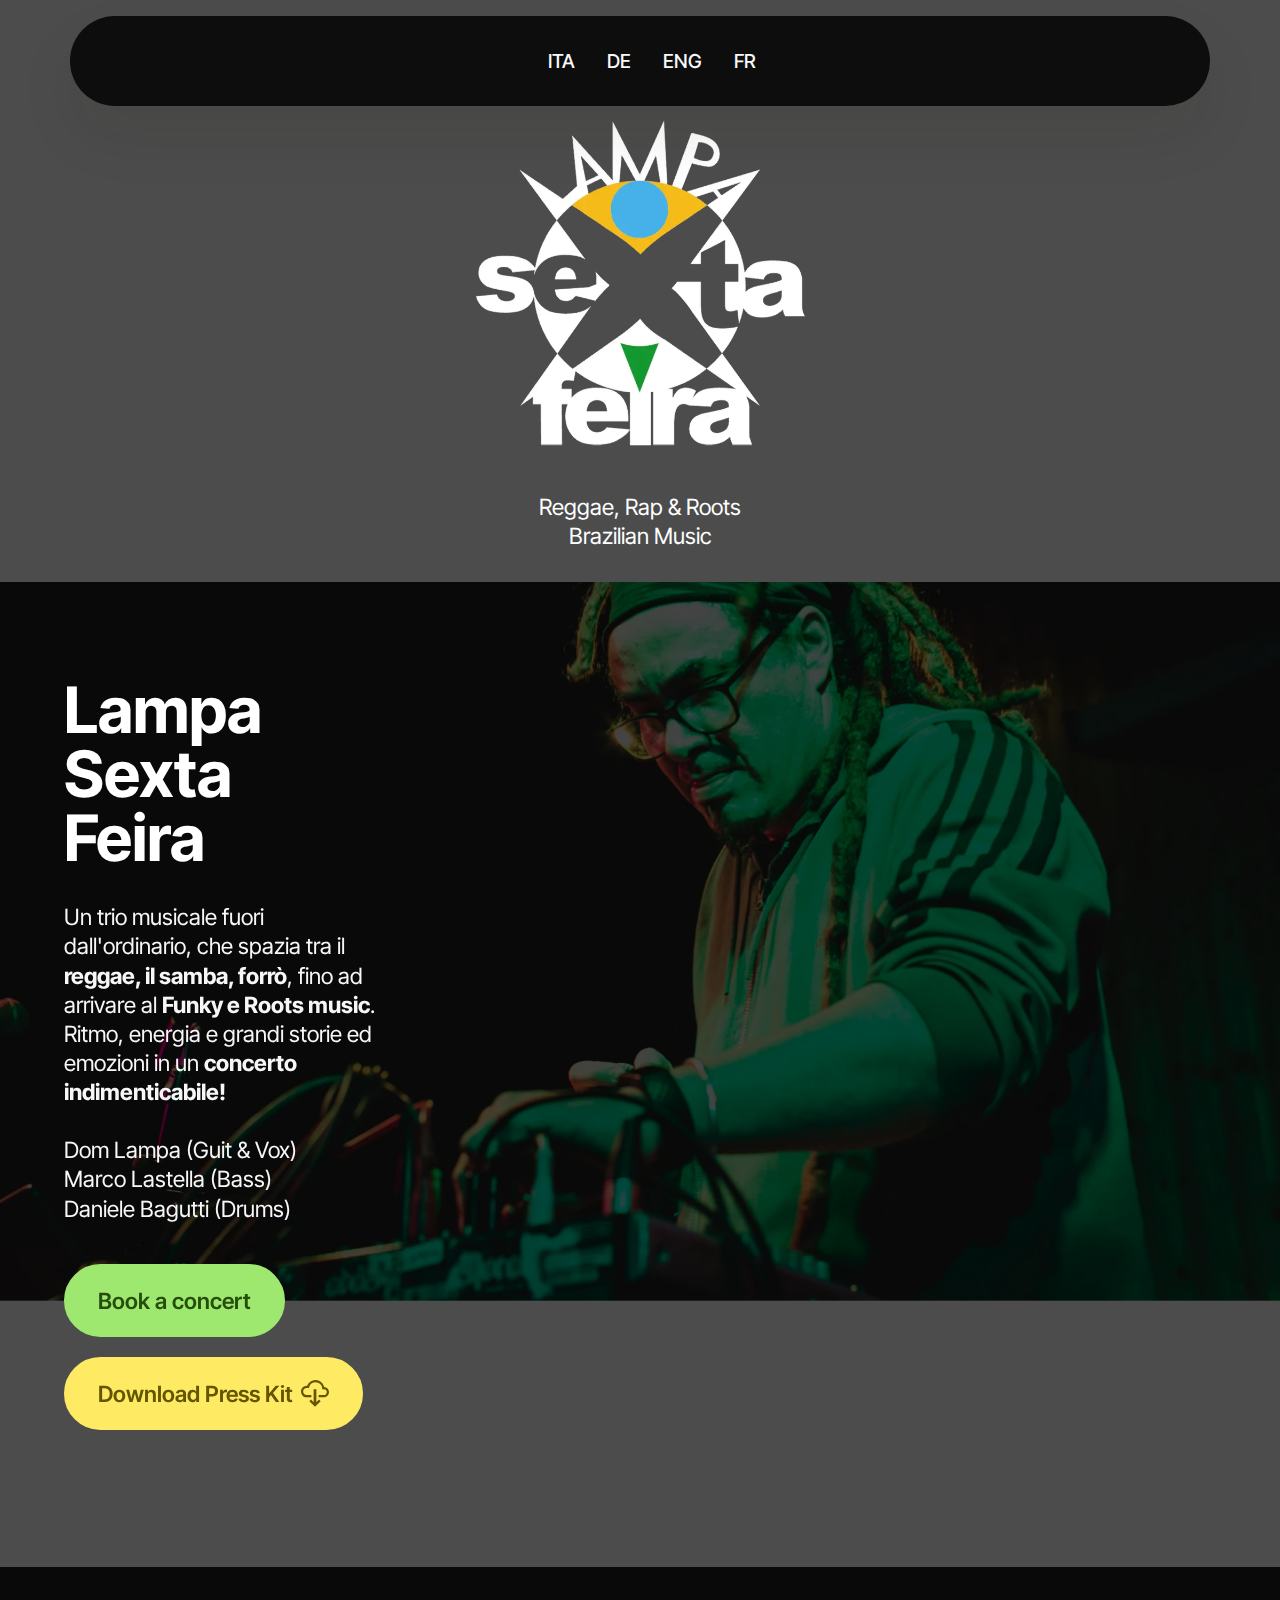
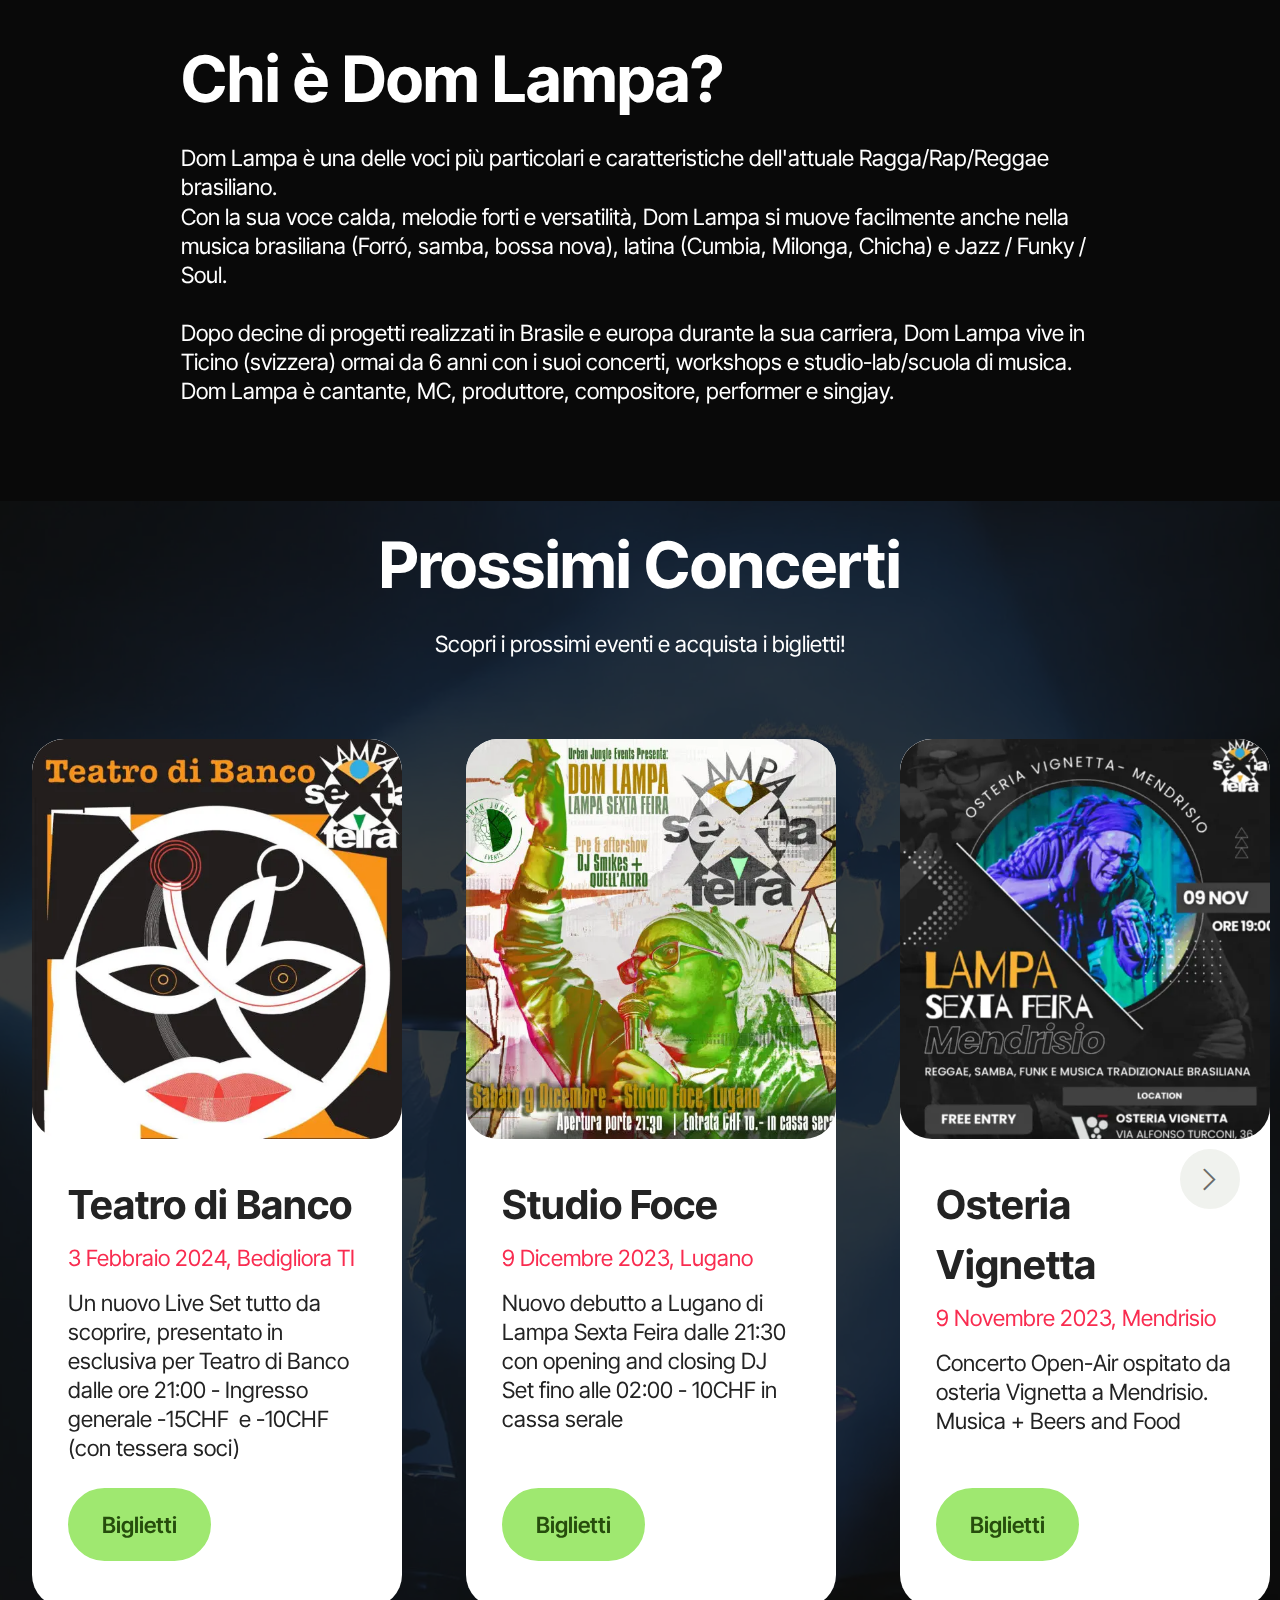
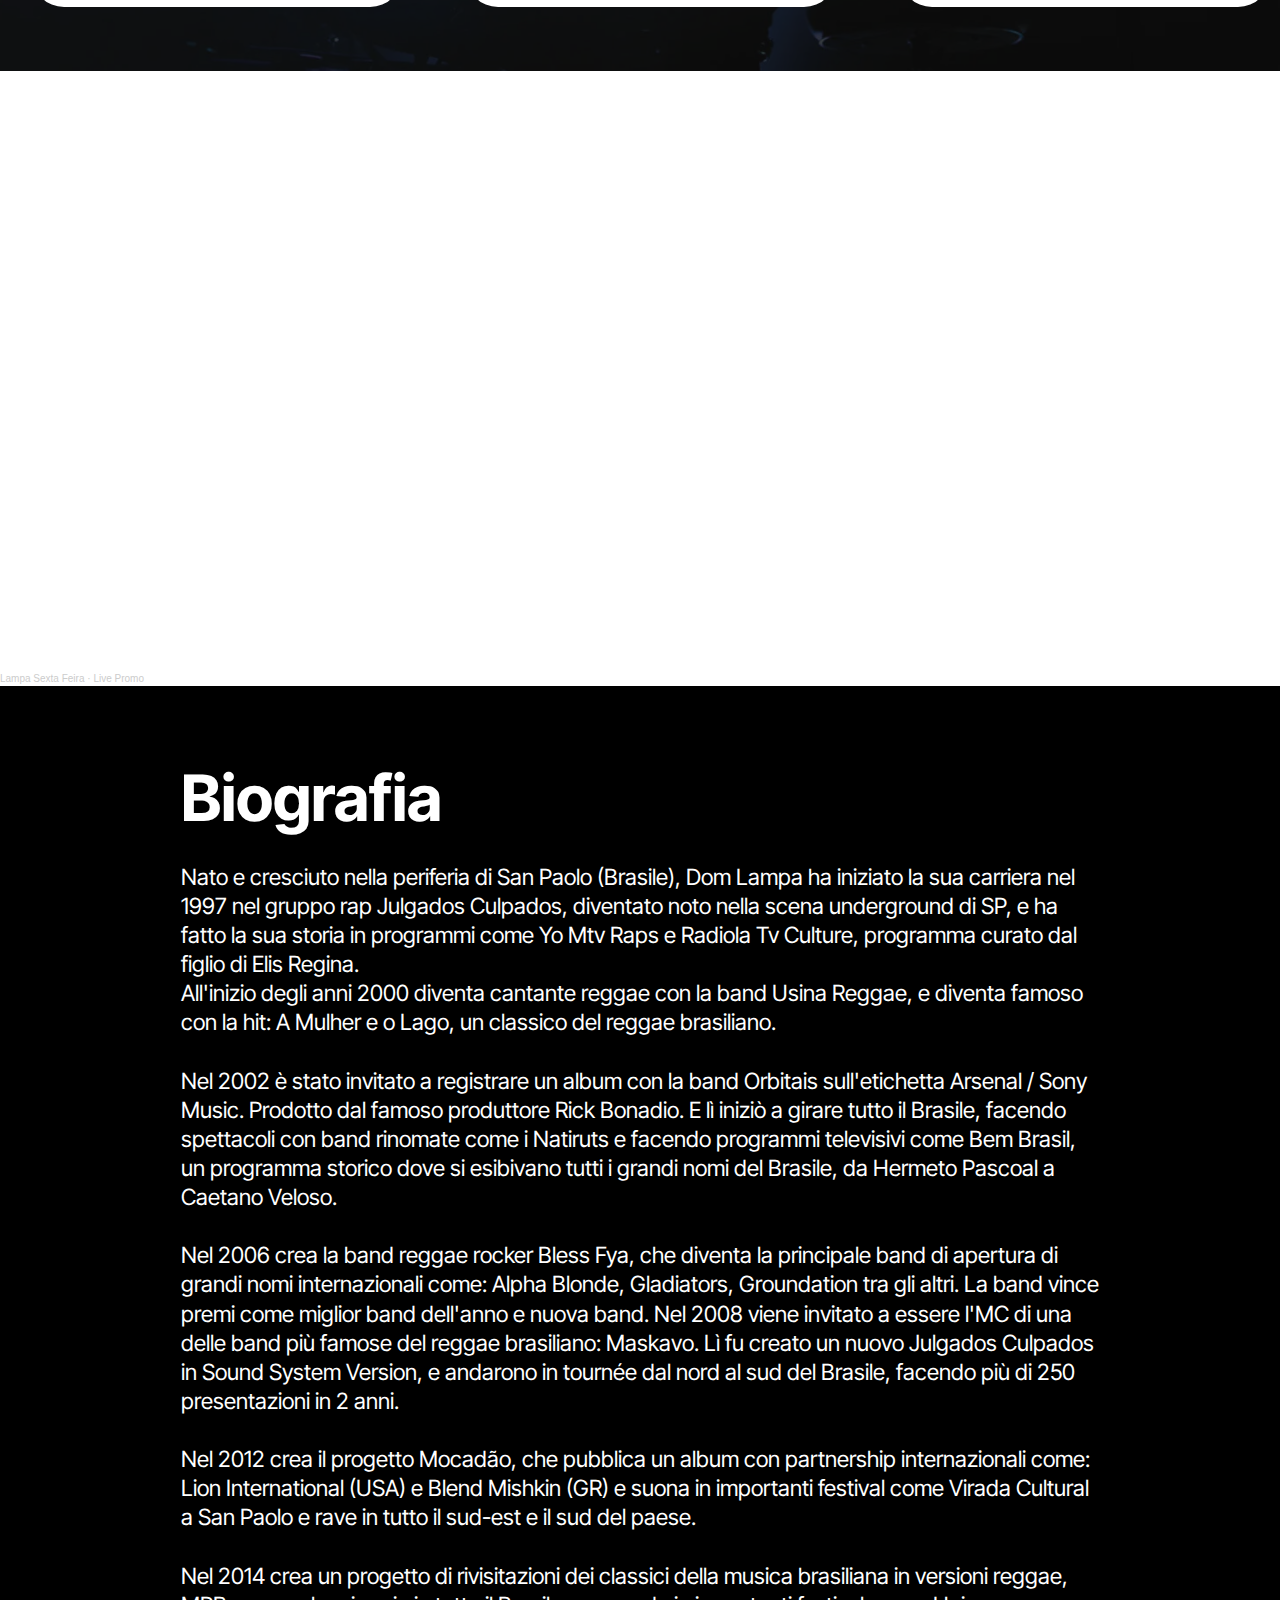
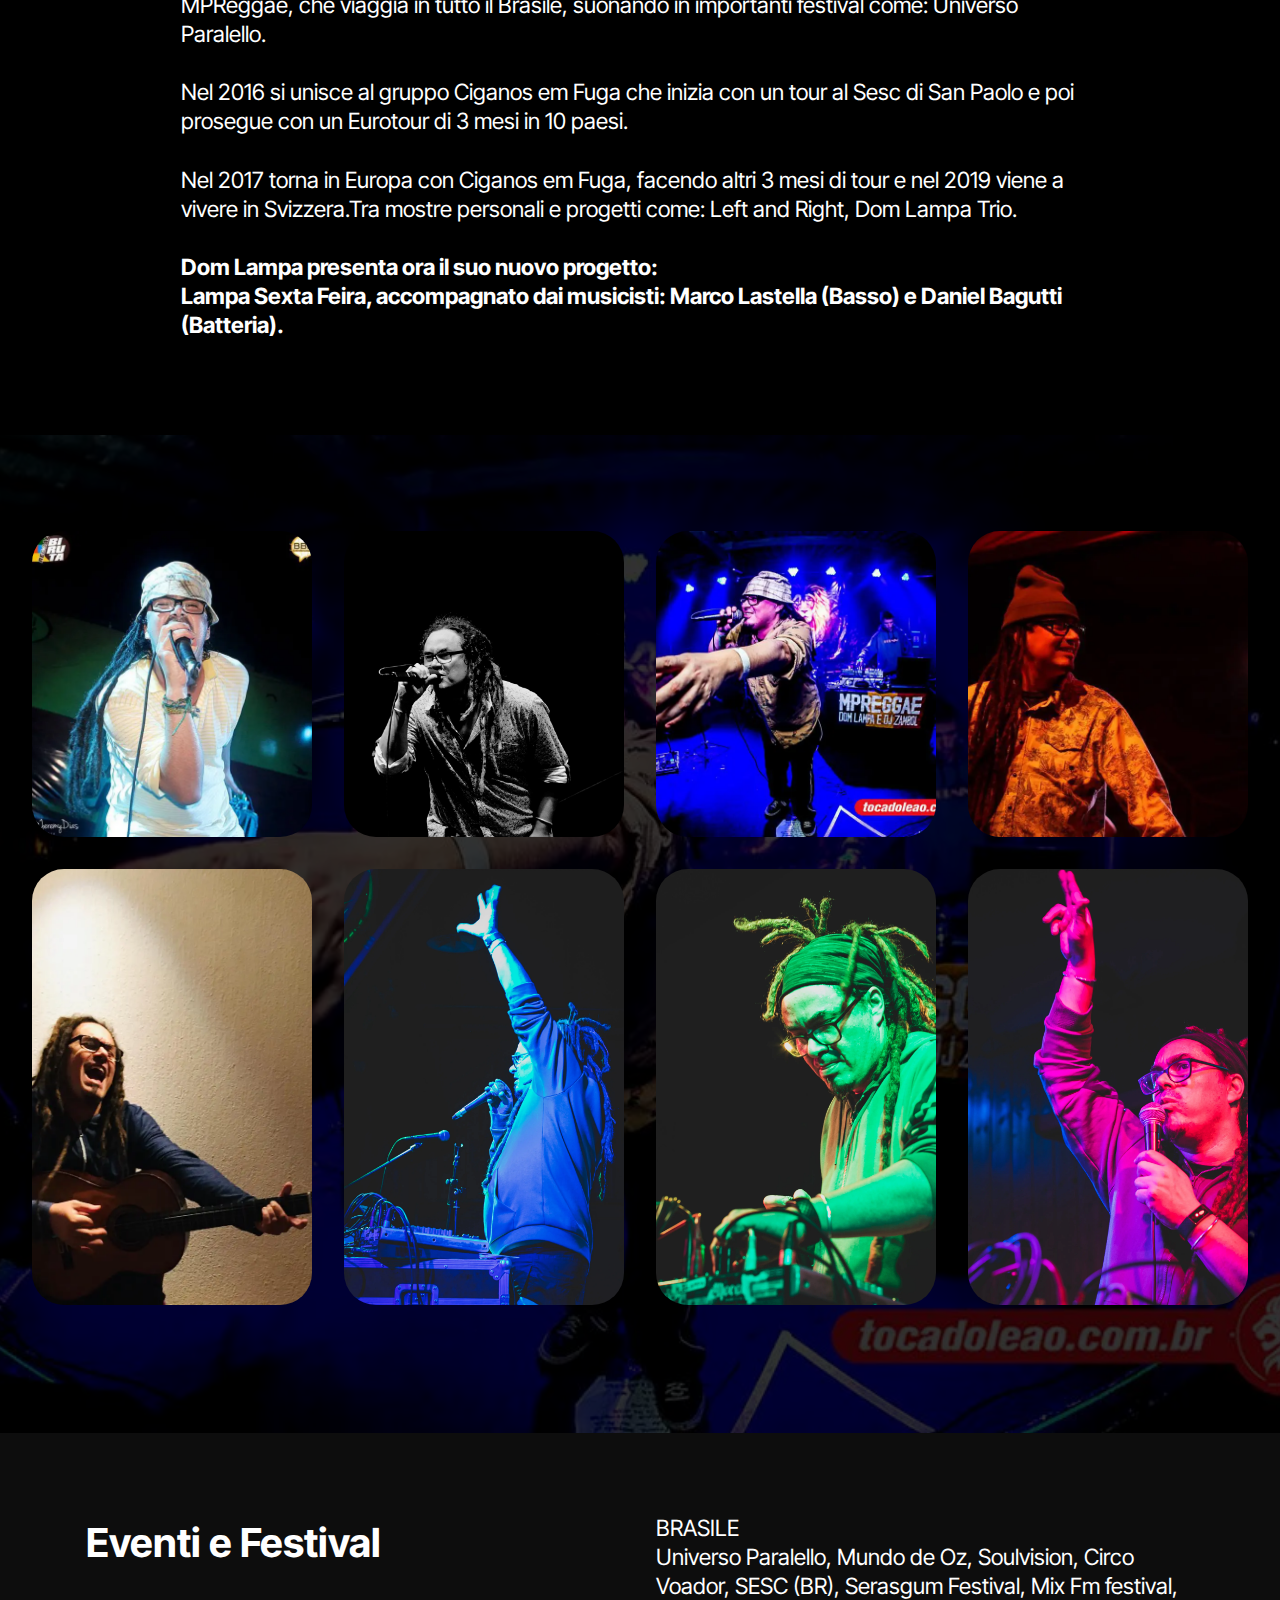
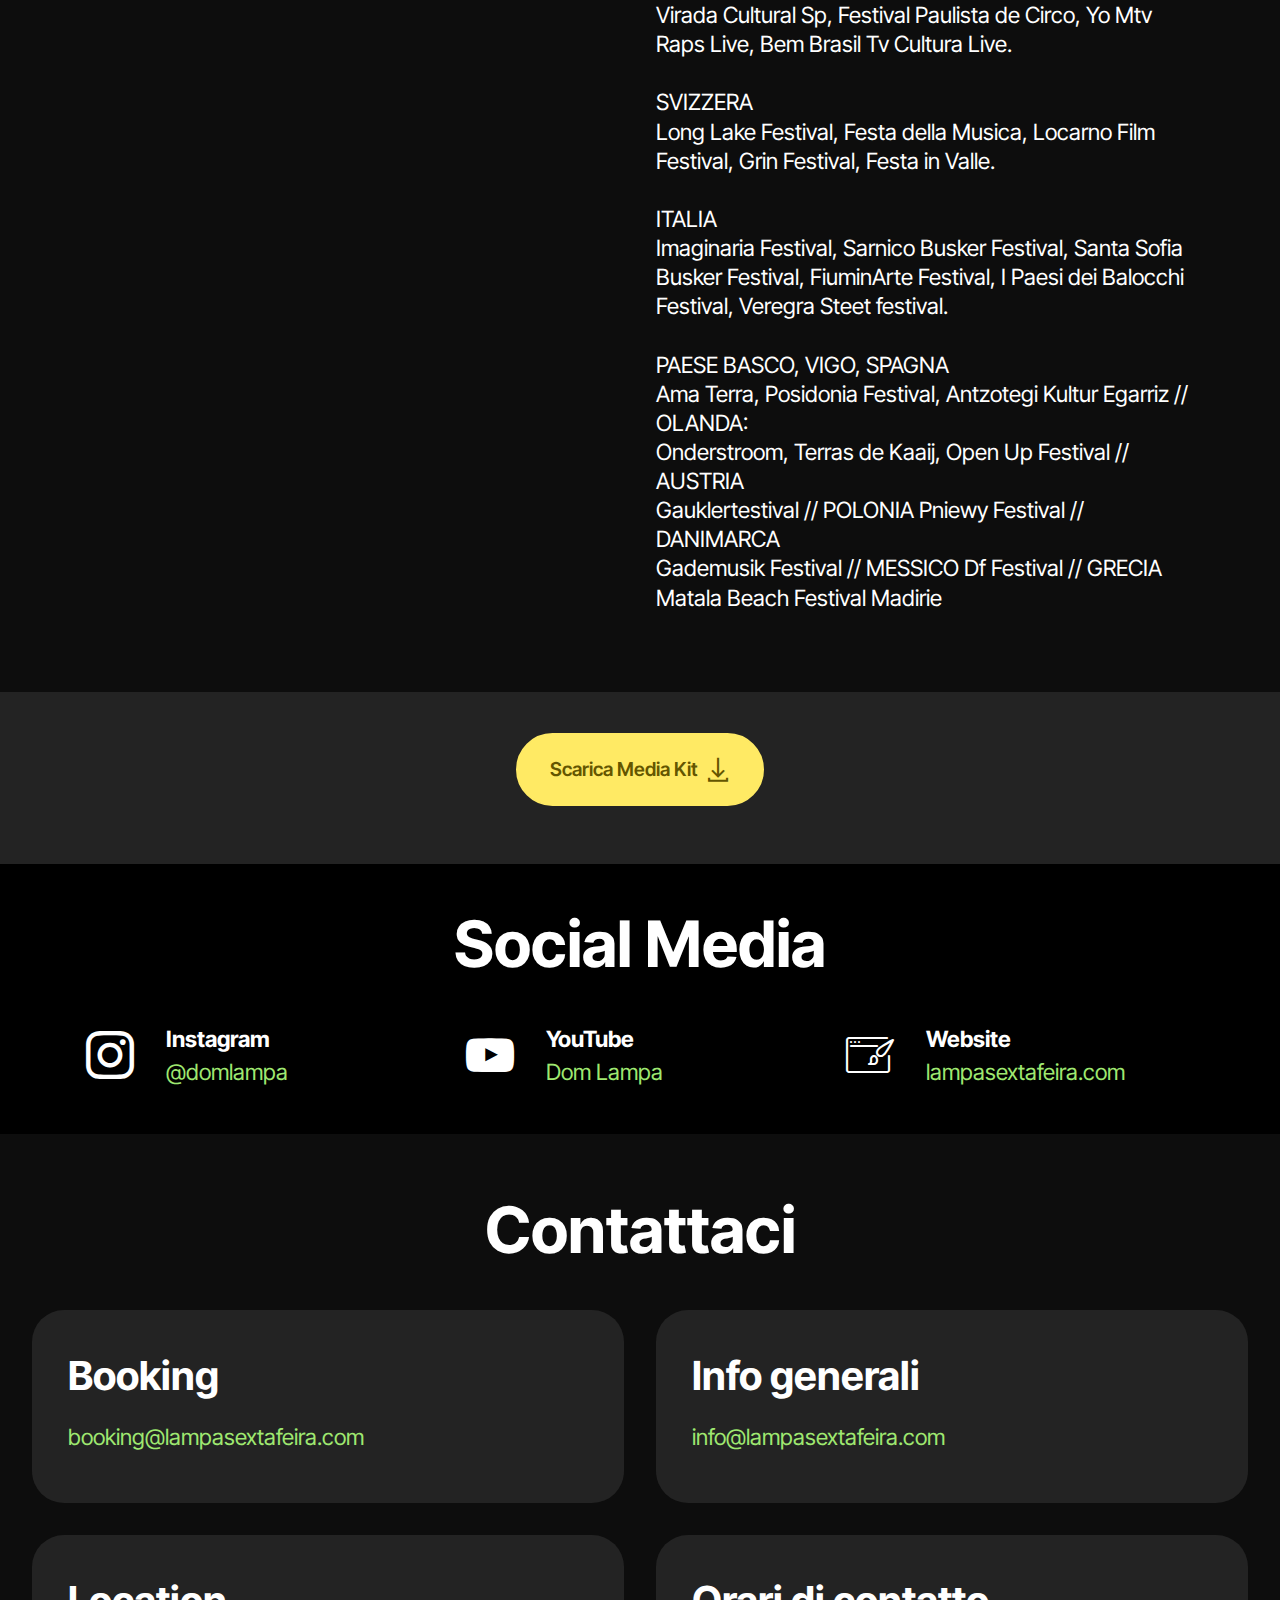
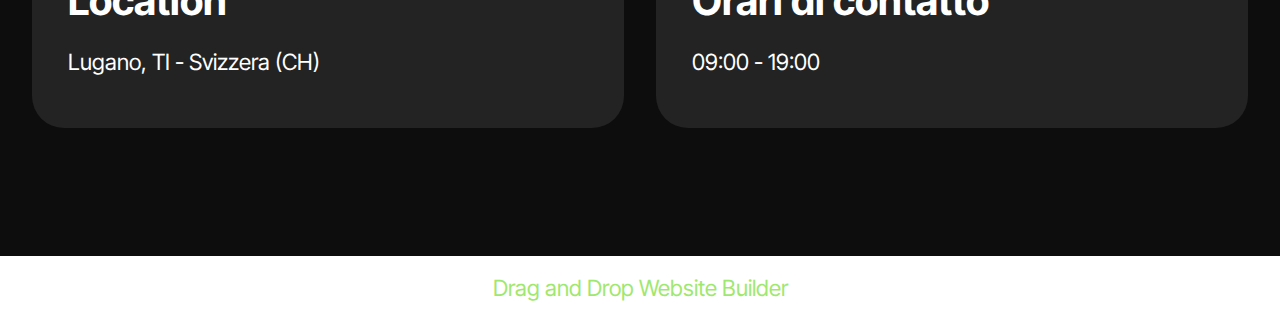
==== commit b5d85266: "create github pages" ====
--- a/index.html
+++ b/index.html
@@ -229,7 +229,7 @@
 	</div>
 </section>
 
-<iframe width="100%" height="600" scrolling="no" frameborder="no" allow="autoplay" src="https://w.soundcloud.com/player/?url=https%3A//api.soundcloud.com/playlists/1705974576&amp;color=%23ff5500&amp;auto_play=false&amp;hide_related=false&amp;show_comments=true&amp;show_user=true&amp;show_reposts=false&amp;show_teaser=true&amp;visual=true" class="cid-tSHEPxWxke" id="soundcloud1-4" data-rv-view="332"></iframe><div style="font-size: 10px; color: #cccccc;line-break: anywhere;word-break: normal;overflow: hidden;white-space: nowrap;text-overflow: ellipsis; font-family: Interstate,Lucida Grande,Lucida Sans Unicode,Lucida Sans,Garuda,Verdana,Tahoma,sans-serif;font-weight: 100;" class="cid-tSHEPxWxke" id="soundcloud1-4" data-rv-view="332"><a href="https://soundcloud.com/lampasextafeira" title="Lampa Sexta Feira" target="_blank" style="color: #cccccc; text-decoration: none;">Lampa Sexta Feira</a> · <a href="https://soundcloud.com/lampasextafeira/sets/live-promo" title="Live Promo" target="_blank" style="color: #cccccc; text-decoration: none;">Live Promo</a></div>
+<iframe width="100%" height="600" scrolling="no" frameborder="no" allow="autoplay" src="https://w.soundcloud.com/player/?url=https%3A//api.soundcloud.com/playlists/1705974576&amp;color=%23ff5500&amp;auto_play=false&amp;hide_related=false&amp;show_comments=true&amp;show_user=true&amp;show_reposts=false&amp;show_teaser=true&amp;visual=true" class="cid-tSHEPxWxke" id="soundcloud1-4" data-rv-view="452"></iframe><div style="font-size: 10px; color: #cccccc;line-break: anywhere;word-break: normal;overflow: hidden;white-space: nowrap;text-overflow: ellipsis; font-family: Interstate,Lucida Grande,Lucida Sans Unicode,Lucida Sans,Garuda,Verdana,Tahoma,sans-serif;font-weight: 100;" class="cid-tSHEPxWxke" id="soundcloud1-4" data-rv-view="452"><a href="https://soundcloud.com/lampasextafeira" title="Lampa Sexta Feira" target="_blank" style="color: #cccccc; text-decoration: none;">Lampa Sexta Feira</a> · <a href="https://soundcloud.com/lampasextafeira/sets/live-promo" title="Live Promo" target="_blank" style="color: #cccccc; text-decoration: none;">Live Promo</a></div>
 
 <section data-bs-version="5.1" class="article12 cid-tSHG6kX9AW" id="article12-5">    
     
@@ -268,77 +268,77 @@
             
             
             <div class="col-12 col-md-6 col-lg-3 item gallery-image active">
-                <div class="item-wrapper mb-3" data-toggle="modal" data-bs-toggle="modal" data-target="#u1z93inzuY-modal" data-bs-target="#u1z93inzuY-modal">
-                    <img class="w-100" src="assets/images/lampa-1-598x618.webp" alt="Mobirise Website Builder" data-slide-to="0" data-bs-slide-to="0" data-target="#lb-u1z93inzuY" data-bs-target="#lb-u1z93inzuY">
-                    <div class="icon-wrapper">
-                        <span class="mobi-mbri mobi-mbri-search mbr-iconfont mbr-iconfont-btn"></span>
-                    </div>
-                </div>
-                
-            </div><div class="col-12 col-md-6 col-lg-3 item gallery-image active">
-                <div class="item-wrapper mb-3" data-toggle="modal" data-bs-toggle="modal" data-target="#u1z93inzuY-modal" data-bs-target="#u1z93inzuY-modal">
-                    <img class="w-100" src="assets/images/lampa-3-6000x4000.webp" alt="Mobirise Website Builder" data-slide-to="1" data-bs-slide-to="1" data-target="#lb-u1z93inzuY" data-bs-target="#lb-u1z93inzuY">
-                    <div class="icon-wrapper">
-                        <span class="mobi-mbri mobi-mbri-search mbr-iconfont mbr-iconfont-btn"></span>
-                    </div>
-                </div>
-                
-            </div><div class="col-12 col-md-6 col-lg-3 item gallery-image active">
-                <div class="item-wrapper mb-3" data-toggle="modal" data-bs-toggle="modal" data-target="#u1z93inzuY-modal" data-bs-target="#u1z93inzuY-modal">
-                    <img class="w-100" src="assets/images/lampa-12-960x640.webp" alt="Mobirise Website Builder" data-slide-to="2" data-bs-slide-to="2" data-target="#lb-u1z93inzuY" data-bs-target="#lb-u1z93inzuY">
-                    <div class="icon-wrapper">
-                        <span class="mobi-mbri mobi-mbri-search mbr-iconfont mbr-iconfont-btn"></span>
-                    </div>
-                </div>
-                
-            </div><div class="col-12 col-md-6 col-lg-3 item gallery-image active">
-                <div class="item-wrapper mb-3" data-toggle="modal" data-bs-toggle="modal" data-target="#u1z93inzuY-modal" data-bs-target="#u1z93inzuY-modal">
-                    <img class="w-100" src="assets/images/lampa-12-960x639.webp" alt="Mobirise Website Builder" data-slide-to="3" data-bs-slide-to="3" data-target="#lb-u1z93inzuY" data-bs-target="#lb-u1z93inzuY">
-                    <div class="icon-wrapper">
-                        <span class="mobi-mbri mobi-mbri-search mbr-iconfont mbr-iconfont-btn"></span>
-                    </div>
-                </div>
-                
-            </div><div class="col-12 col-md-6 col-lg-3 item gallery-image active">
-                <div class="item-wrapper mb-3" data-toggle="modal" data-bs-toggle="modal" data-target="#u1z93inzuY-modal" data-bs-target="#u1z93inzuY-modal">
-                    <img class="w-100" src="assets/images/lampa-15-1024x959.webp" alt="Mobirise Website Builder" data-slide-to="4" data-bs-slide-to="4" data-target="#lb-u1z93inzuY" data-bs-target="#lb-u1z93inzuY">
-                    <div class="icon-wrapper">
-                        <span class="mobi-mbri mobi-mbri-search mbr-iconfont mbr-iconfont-btn"></span>
-                    </div>
-                </div>
-                
-            </div><div class="col-12 col-md-6 col-lg-3 item gallery-image active">
-                <div class="item-wrapper mb-3" data-toggle="modal" data-bs-toggle="modal" data-target="#u1z93inzuY-modal" data-bs-target="#u1z93inzuY-modal">
-                    <img class="w-100" src="assets/images/lampa-17-2136x3204.webp" alt="Mobirise Website Builder" data-slide-to="5" data-bs-slide-to="5" data-target="#lb-u1z93inzuY" data-bs-target="#lb-u1z93inzuY">
-                    <div class="icon-wrapper">
-                        <span class="mobi-mbri mobi-mbri-search mbr-iconfont mbr-iconfont-btn"></span>
-                    </div>
-                </div>
-                
-            </div><div class="col-12 col-md-6 col-lg-3 item gallery-image active">
-                <div class="item-wrapper mb-3" data-toggle="modal" data-bs-toggle="modal" data-target="#u1z93inzuY-modal" data-bs-target="#u1z93inzuY-modal">
-                    <img class="w-100" src="assets/images/lampa-19-5040x3360.webp" alt="Mobirise Website Builder" data-slide-to="6" data-bs-slide-to="6" data-target="#lb-u1z93inzuY" data-bs-target="#lb-u1z93inzuY">
-                    <div class="icon-wrapper">
-                        <span class="mobi-mbri mobi-mbri-search mbr-iconfont mbr-iconfont-btn"></span>
-                    </div>
-                </div>
-                
-            </div><div class="col-12 col-md-6 col-lg-3 item gallery-image active">
-                <div class="item-wrapper mb-3" data-toggle="modal" data-bs-toggle="modal" data-target="#u1z93inzuY-modal" data-bs-target="#u1z93inzuY-modal">
-                    <img class="w-100" src="assets/images/lampa-22-5040x3360.webp" alt="Mobirise Website Builder" data-slide-to="7" data-bs-slide-to="7" data-target="#lb-u1z93inzuY" data-bs-target="#lb-u1z93inzuY">
-                    <div class="icon-wrapper">
-                        <span class="mobi-mbri mobi-mbri-search mbr-iconfont mbr-iconfont-btn"></span>
-                    </div>
-                </div>
-                
-            </div>
-        </div>
-
-        <div class="modal mbr-slider" tabindex="-1" role="dialog" aria-hidden="true" id="u1z93inzuY-modal">
+                <div class="item-wrapper mb-3" data-toggle="modal" data-bs-toggle="modal" data-target="#u1zbMKAYIC-modal" data-bs-target="#u1zbMKAYIC-modal">
+                    <img class="w-100" src="assets/images/lampa-1-598x618.webp" alt="Mobirise Website Builder" data-slide-to="0" data-bs-slide-to="0" data-target="#lb-u1zbMKAYIC" data-bs-target="#lb-u1zbMKAYIC">
+                    <div class="icon-wrapper">
+                        <span class="mobi-mbri mobi-mbri-search mbr-iconfont mbr-iconfont-btn"></span>
+                    </div>
+                </div>
+                
+            </div><div class="col-12 col-md-6 col-lg-3 item gallery-image active">
+                <div class="item-wrapper mb-3" data-toggle="modal" data-bs-toggle="modal" data-target="#u1zbMKAYIC-modal" data-bs-target="#u1zbMKAYIC-modal">
+                    <img class="w-100" src="assets/images/lampa-3-6000x4000.webp" alt="Mobirise Website Builder" data-slide-to="1" data-bs-slide-to="1" data-target="#lb-u1zbMKAYIC" data-bs-target="#lb-u1zbMKAYIC">
+                    <div class="icon-wrapper">
+                        <span class="mobi-mbri mobi-mbri-search mbr-iconfont mbr-iconfont-btn"></span>
+                    </div>
+                </div>
+                
+            </div><div class="col-12 col-md-6 col-lg-3 item gallery-image active">
+                <div class="item-wrapper mb-3" data-toggle="modal" data-bs-toggle="modal" data-target="#u1zbMKAYIC-modal" data-bs-target="#u1zbMKAYIC-modal">
+                    <img class="w-100" src="assets/images/lampa-12-960x640.webp" alt="Mobirise Website Builder" data-slide-to="2" data-bs-slide-to="2" data-target="#lb-u1zbMKAYIC" data-bs-target="#lb-u1zbMKAYIC">
+                    <div class="icon-wrapper">
+                        <span class="mobi-mbri mobi-mbri-search mbr-iconfont mbr-iconfont-btn"></span>
+                    </div>
+                </div>
+                
+            </div><div class="col-12 col-md-6 col-lg-3 item gallery-image active">
+                <div class="item-wrapper mb-3" data-toggle="modal" data-bs-toggle="modal" data-target="#u1zbMKAYIC-modal" data-bs-target="#u1zbMKAYIC-modal">
+                    <img class="w-100" src="assets/images/lampa-12-960x639.webp" alt="Mobirise Website Builder" data-slide-to="3" data-bs-slide-to="3" data-target="#lb-u1zbMKAYIC" data-bs-target="#lb-u1zbMKAYIC">
+                    <div class="icon-wrapper">
+                        <span class="mobi-mbri mobi-mbri-search mbr-iconfont mbr-iconfont-btn"></span>
+                    </div>
+                </div>
+                
+            </div><div class="col-12 col-md-6 col-lg-3 item gallery-image active">
+                <div class="item-wrapper mb-3" data-toggle="modal" data-bs-toggle="modal" data-target="#u1zbMKAYIC-modal" data-bs-target="#u1zbMKAYIC-modal">
+                    <img class="w-100" src="assets/images/lampa-15-1024x959.webp" alt="Mobirise Website Builder" data-slide-to="4" data-bs-slide-to="4" data-target="#lb-u1zbMKAYIC" data-bs-target="#lb-u1zbMKAYIC">
+                    <div class="icon-wrapper">
+                        <span class="mobi-mbri mobi-mbri-search mbr-iconfont mbr-iconfont-btn"></span>
+                    </div>
+                </div>
+                
+            </div><div class="col-12 col-md-6 col-lg-3 item gallery-image active">
+                <div class="item-wrapper mb-3" data-toggle="modal" data-bs-toggle="modal" data-target="#u1zbMKAYIC-modal" data-bs-target="#u1zbMKAYIC-modal">
+                    <img class="w-100" src="assets/images/lampa-17-2136x3204.webp" alt="Mobirise Website Builder" data-slide-to="5" data-bs-slide-to="5" data-target="#lb-u1zbMKAYIC" data-bs-target="#lb-u1zbMKAYIC">
+                    <div class="icon-wrapper">
+                        <span class="mobi-mbri mobi-mbri-search mbr-iconfont mbr-iconfont-btn"></span>
+                    </div>
+                </div>
+                
+            </div><div class="col-12 col-md-6 col-lg-3 item gallery-image active">
+                <div class="item-wrapper mb-3" data-toggle="modal" data-bs-toggle="modal" data-target="#u1zbMKAYIC-modal" data-bs-target="#u1zbMKAYIC-modal">
+                    <img class="w-100" src="assets/images/lampa-19-5040x3360.webp" alt="Mobirise Website Builder" data-slide-to="6" data-bs-slide-to="6" data-target="#lb-u1zbMKAYIC" data-bs-target="#lb-u1zbMKAYIC">
+                    <div class="icon-wrapper">
+                        <span class="mobi-mbri mobi-mbri-search mbr-iconfont mbr-iconfont-btn"></span>
+                    </div>
+                </div>
+                
+            </div><div class="col-12 col-md-6 col-lg-3 item gallery-image active">
+                <div class="item-wrapper mb-3" data-toggle="modal" data-bs-toggle="modal" data-target="#u1zbMKAYIC-modal" data-bs-target="#u1zbMKAYIC-modal">
+                    <img class="w-100" src="assets/images/lampa-22-5040x3360.webp" alt="Mobirise Website Builder" data-slide-to="7" data-bs-slide-to="7" data-target="#lb-u1zbMKAYIC" data-bs-target="#lb-u1zbMKAYIC">
+                    <div class="icon-wrapper">
+                        <span class="mobi-mbri mobi-mbri-search mbr-iconfont mbr-iconfont-btn"></span>
+                    </div>
+                </div>
+                
+            </div>
+        </div>
+
+        <div class="modal mbr-slider" tabindex="-1" role="dialog" aria-hidden="true" id="u1zbMKAYIC-modal">
             <div class="modal-dialog" role="document">
                 <div class="modal-content">
                     <div class="modal-body">
-                        <div class="carousel slide" data-pause="false" data-bs-pause="false" id="lb-u1z93inzuY" data-interval="5000" data-bs-interval="5000">
+                        <div class="carousel slide" data-pause="false" data-bs-pause="false" id="lb-u1zbMKAYIC" data-interval="5000" data-bs-interval="5000">
                             <div class="carousel-inner">
                                 
                                 
@@ -366,7 +366,7 @@
                                 </div>
                             </div>
                             <ol class="carousel-indicators">
-                                <li data-slide-to="0" data-bs-slide-to="0" class="active" data-target="#lb-u1z93inzuY" data-bs-target="#lb-u1z93inzuY"></li><li data-slide-to="1" data-bs-slide-to="1" class="" data-target="#lb-u1z93inzuY" data-bs-target="#lb-u1z93inzuY"></li><li data-slide-to="2" data-bs-slide-to="2" class="" data-target="#lb-u1z93inzuY" data-bs-target="#lb-u1z93inzuY"></li><li data-slide-to="3" data-bs-slide-to="3" class="" data-target="#lb-u1z93inzuY" data-bs-target="#lb-u1z93inzuY"></li><li data-slide-to="4" data-bs-slide-to="4" class="" data-target="#lb-u1z93inzuY" data-bs-target="#lb-u1z93inzuY"></li><li data-slide-to="5" data-bs-slide-to="5" class="" data-target="#lb-u1z93inzuY" data-bs-target="#lb-u1z93inzuY"></li><li data-slide-to="6" data-bs-slide-to="6" class="" data-target="#lb-u1z93inzuY" data-bs-target="#lb-u1z93inzuY"></li><li data-slide-to="7" data-bs-slide-to="7" class="" data-target="#lb-u1z93inzuY" data-bs-target="#lb-u1z93inzuY"></li>
+                                <li data-slide-to="0" data-bs-slide-to="0" class="active" data-target="#lb-u1zbMKAYIC" data-bs-target="#lb-u1zbMKAYIC"></li><li data-slide-to="1" data-bs-slide-to="1" class="" data-target="#lb-u1zbMKAYIC" data-bs-target="#lb-u1zbMKAYIC"></li><li data-slide-to="2" data-bs-slide-to="2" class="" data-target="#lb-u1zbMKAYIC" data-bs-target="#lb-u1zbMKAYIC"></li><li data-slide-to="3" data-bs-slide-to="3" class="" data-target="#lb-u1zbMKAYIC" data-bs-target="#lb-u1zbMKAYIC"></li><li data-slide-to="4" data-bs-slide-to="4" class="" data-target="#lb-u1zbMKAYIC" data-bs-target="#lb-u1zbMKAYIC"></li><li data-slide-to="5" data-bs-slide-to="5" class="" data-target="#lb-u1zbMKAYIC" data-bs-target="#lb-u1zbMKAYIC"></li><li data-slide-to="6" data-bs-slide-to="6" class="" data-target="#lb-u1zbMKAYIC" data-bs-target="#lb-u1zbMKAYIC"></li><li data-slide-to="7" data-bs-slide-to="7" class="" data-target="#lb-u1zbMKAYIC" data-bs-target="#lb-u1zbMKAYIC"></li>
                                 
                                 
                                 
@@ -377,11 +377,11 @@
                             </ol>
                             <a role="button" href="" class="close" data-dismiss="modal" data-bs-dismiss="modal" aria-label="Close">
                             </a>
-                            <a class="carousel-control-prev carousel-control" role="button" data-slide="prev" data-bs-slide="prev" href="#lb-u1z93inzuY">
+                            <a class="carousel-control-prev carousel-control" role="button" data-slide="prev" data-bs-slide="prev" href="#lb-u1zbMKAYIC">
                                 <span class="mobi-mbri mobi-mbri-arrow-prev" aria-hidden="true"></span>
                                 <span class="sr-only visually-hidden">Previous</span>
                             </a>
-                            <a class="carousel-control-next carousel-control" role="button" data-slide="next" data-bs-slide="next" href="#lb-u1z93inzuY">
+                            <a class="carousel-control-next carousel-control" role="button" data-slide="next" data-bs-slide="next" href="#lb-u1zbMKAYIC">
                                 <span class="mobi-mbri mobi-mbri-arrow-next" aria-hidden="true"></span>
                                 <span class="sr-only visually-hidden">Next</span>
                             </a>
@@ -532,7 +532,7 @@
             </div>
         </div>
     </div>
-</section><section class="display-7" style="padding: 0;align-items: center;justify-content: center;flex-wrap: wrap;    align-content: center;display: flex;position: relative;height: 4rem;"><a href="https://mobiri.se/175014" style="flex: 1 1;height: 4rem;position: absolute;width: 100%;z-index: 1;"><img alt="" style="height: 4rem;" src="[data-uri]"></a><p style="margin: 0;text-align: center;" class="display-7">&#8204;</p><a style="z-index:1" href="https://mobirise.com/builder/landing-page-software.html">Landing Page Software</a></section><script src="assets/bootstrap/js/bootstrap.bundle.min.js"></script>  <script src="assets/parallax/jarallax.js"></script>  <script src="assets/smoothscroll/smooth-scroll.js"></script>  <script src="assets/ytplayer/index.js"></script>  <script src="assets/vimeoplayer/player.js"></script>  <script src="assets/embla/embla.min.js"></script>  <script src="assets/embla/script.js"></script>  <script src="assets/dropdown/js/navbar-dropdown.js"></script>  <script src="assets/theme/js/script.js"></script>  
+</section><section class="display-7" style="padding: 0;align-items: center;justify-content: center;flex-wrap: wrap;    align-content: center;display: flex;position: relative;height: 4rem;"><a href="https://mobiri.se/175014" style="flex: 1 1;height: 4rem;position: absolute;width: 100%;z-index: 1;"><img alt="" style="height: 4rem;" src="[data-uri]"></a><p style="margin: 0;text-align: center;" class="display-7">&#8204;</p><a style="z-index:1" href="https://mobirise.com/drag-drop-website-builder.html">Drag and Drop Website Builder</a></section><script src="assets/bootstrap/js/bootstrap.bundle.min.js"></script>  <script src="assets/parallax/jarallax.js"></script>  <script src="assets/smoothscroll/smooth-scroll.js"></script>  <script src="assets/ytplayer/index.js"></script>  <script src="assets/vimeoplayer/player.js"></script>  <script src="assets/embla/embla.min.js"></script>  <script src="assets/embla/script.js"></script>  <script src="assets/dropdown/js/navbar-dropdown.js"></script>  <script src="assets/theme/js/script.js"></script>  
   
   
 </body>
--- a/assets/mobirise/css/mbr-additional.css
+++ b/assets/mobirise/css/mbr-additional.css
@@ -729,7 +729,7 @@
   transition: color 0.6s;
 }
 .cid-tSQXvlnLCw {
-  padding-top: 3rem;
+  padding-top: 7rem;
   padding-bottom: 0rem;
 }
 .cid-tSQXvlnLCw .mbr-fallback-image.disabled {
@@ -1955,7 +1955,7 @@
   }
 }
 .cid-u1yVoE8i1l {
-  padding-top: 3rem;
+  padding-top: 7rem;
   padding-bottom: 0rem;
 }
 .cid-u1yVoE8i1l .mbr-fallback-image.disabled {
@@ -3745,7 +3745,7 @@
   }
 }
 .cid-u1z0HWhcz3 {
-  padding-top: 8rem;
+  padding-top: 7rem;
   padding-bottom: 0rem;
 }
 .cid-u1z0HWhcz3 .mbr-fallback-image.disabled {
@@ -4407,7 +4407,7 @@
   color: #ffffff;
 }
 .cid-u1z5Py8kBz {
-  padding-top: 3rem;
+  padding-top: 7rem;
   padding-bottom: 0rem;
 }
 .cid-u1z5Py8kBz .mbr-fallback-image.disabled {
--- a/assets/mobirise/css/mbr-additional.css
+++ b/assets/mobirise/css/mbr-additional.css
@@ -729,7 +729,7 @@
   transition: color 0.6s;
 }
 .cid-tSQXvlnLCw {
-  padding-top: 3rem;
+  padding-top: 7rem;
   padding-bottom: 0rem;
 }
 .cid-tSQXvlnLCw .mbr-fallback-image.disabled {
@@ -1955,7 +1955,7 @@
   }
 }
 .cid-u1yVoE8i1l {
-  padding-top: 3rem;
+  padding-top: 7rem;
   padding-bottom: 0rem;
 }
 .cid-u1yVoE8i1l .mbr-fallback-image.disabled {
@@ -3745,7 +3745,7 @@
   }
 }
 .cid-u1z0HWhcz3 {
-  padding-top: 8rem;
+  padding-top: 7rem;
   padding-bottom: 0rem;
 }
 .cid-u1z0HWhcz3 .mbr-fallback-image.disabled {
@@ -4407,7 +4407,7 @@
   color: #ffffff;
 }
 .cid-u1z5Py8kBz {
-  padding-top: 3rem;
+  padding-top: 7rem;
   padding-bottom: 0rem;
 }
 .cid-u1z5Py8kBz .mbr-fallback-image.disabled {
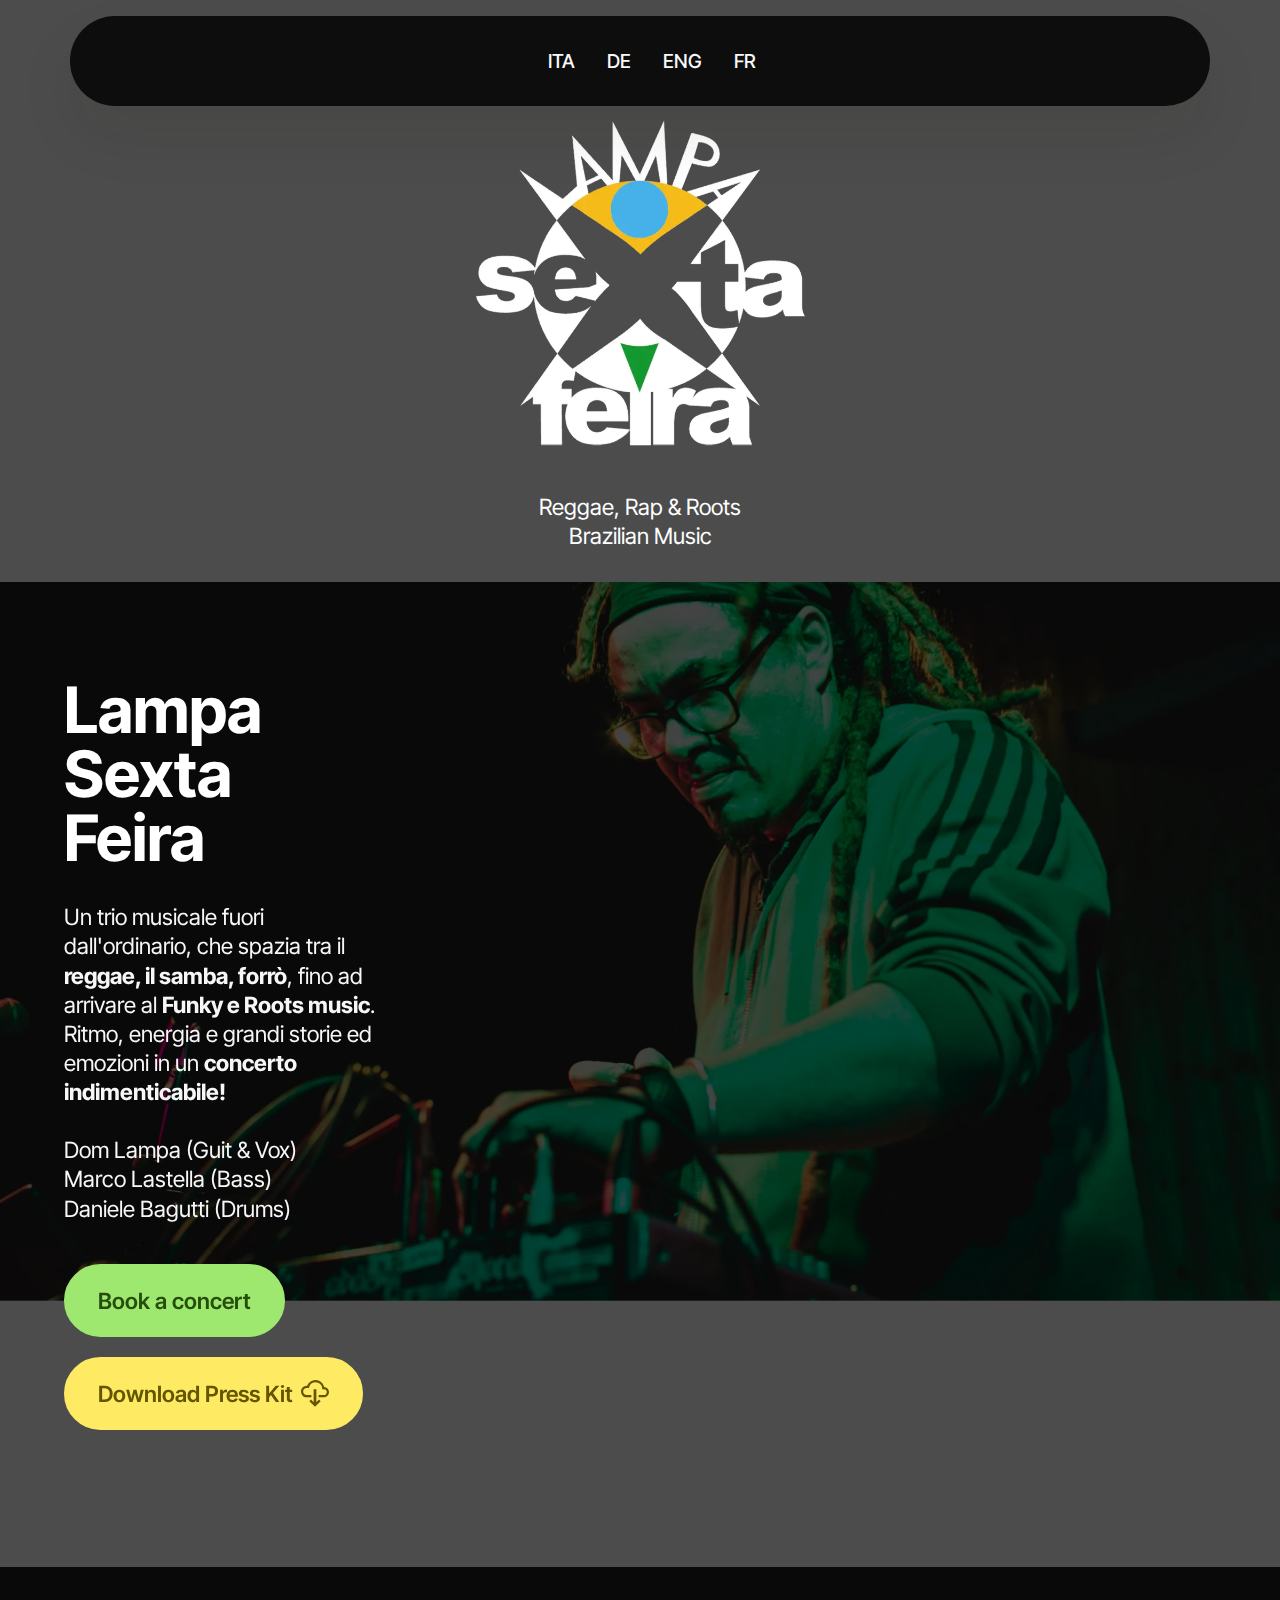
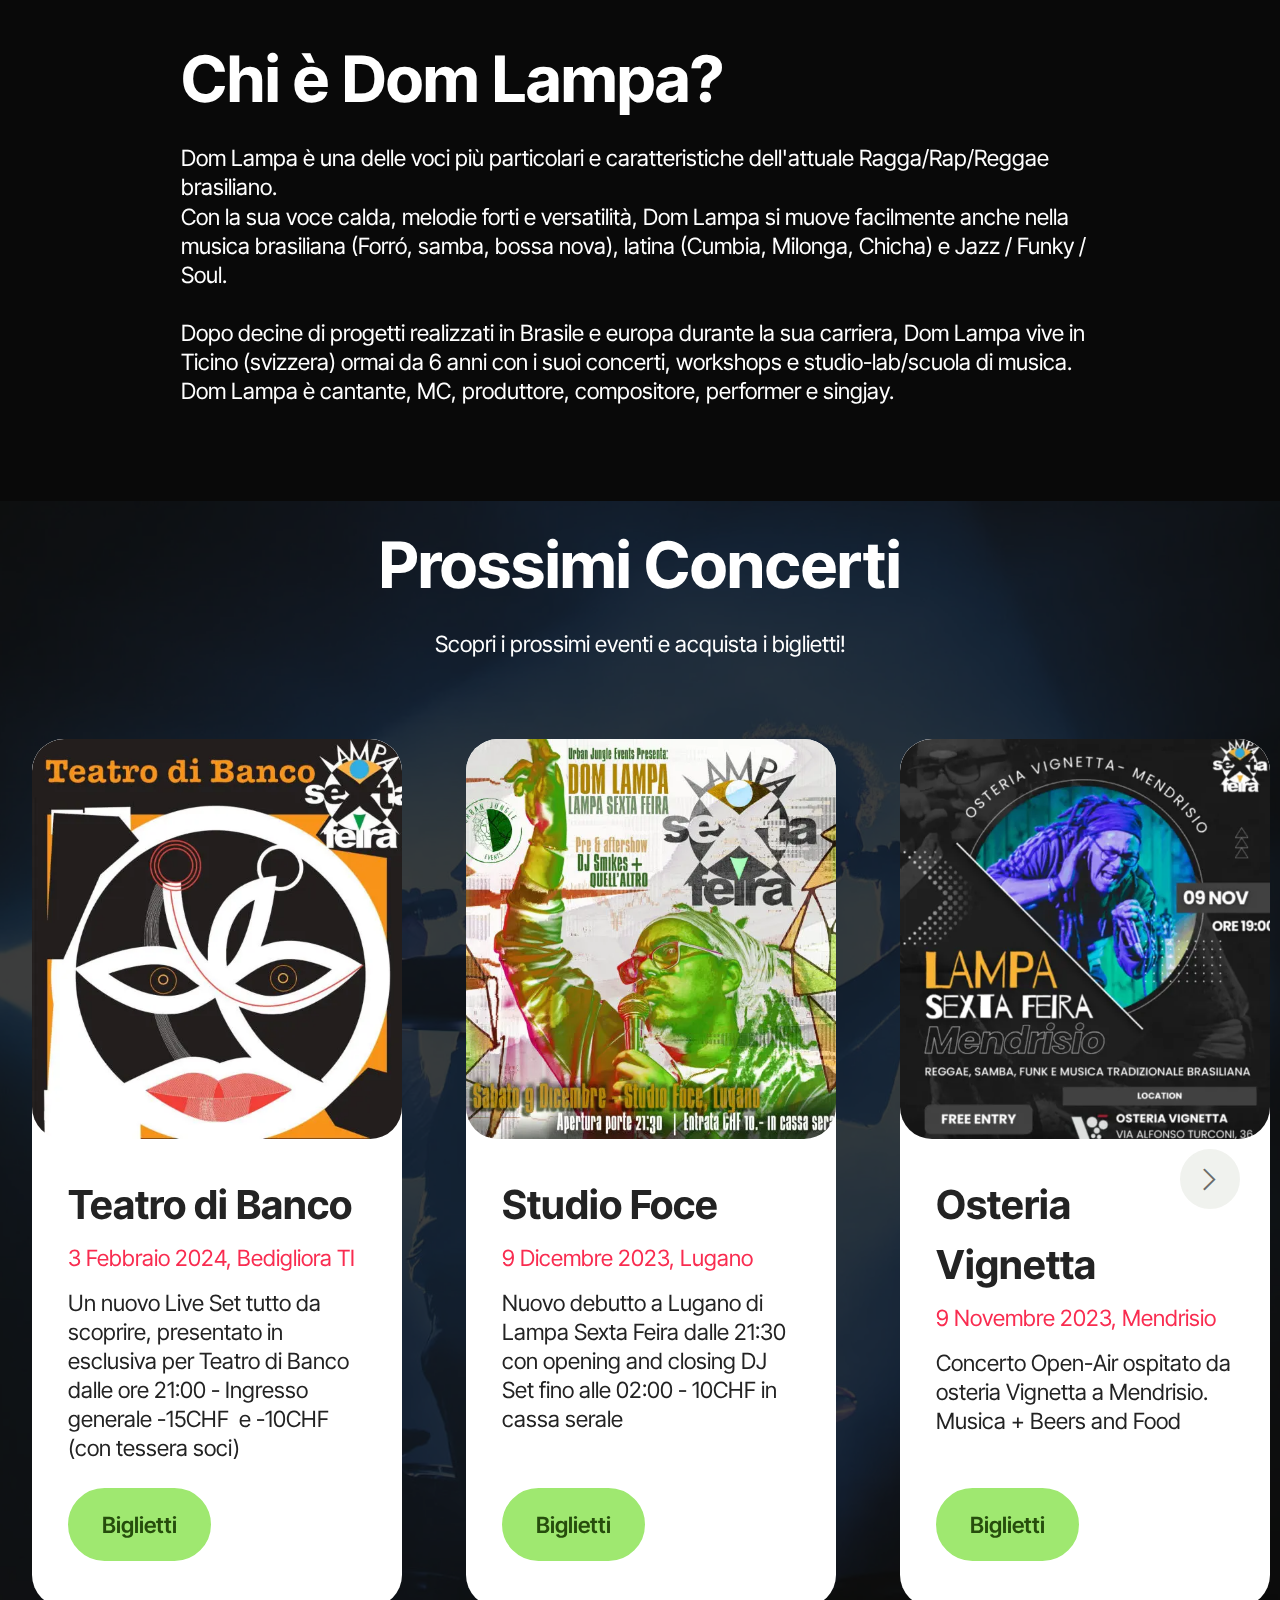
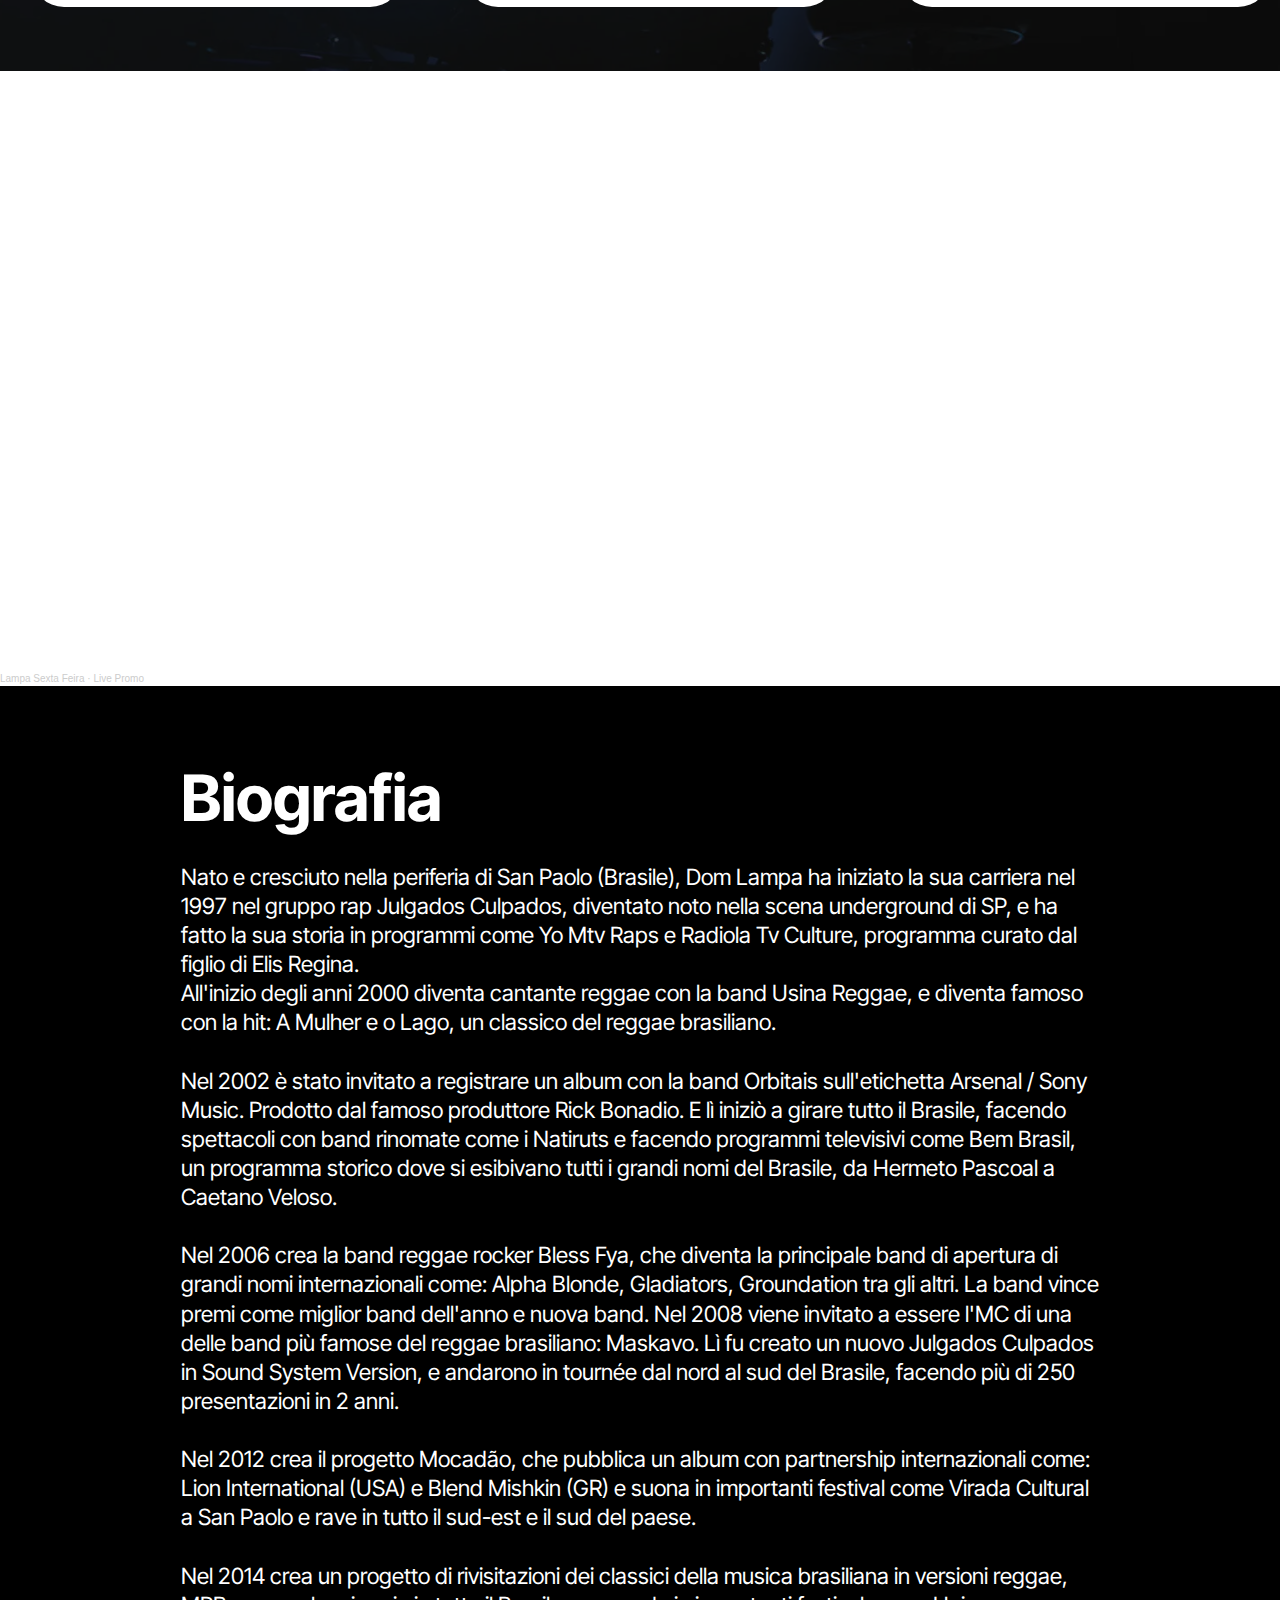
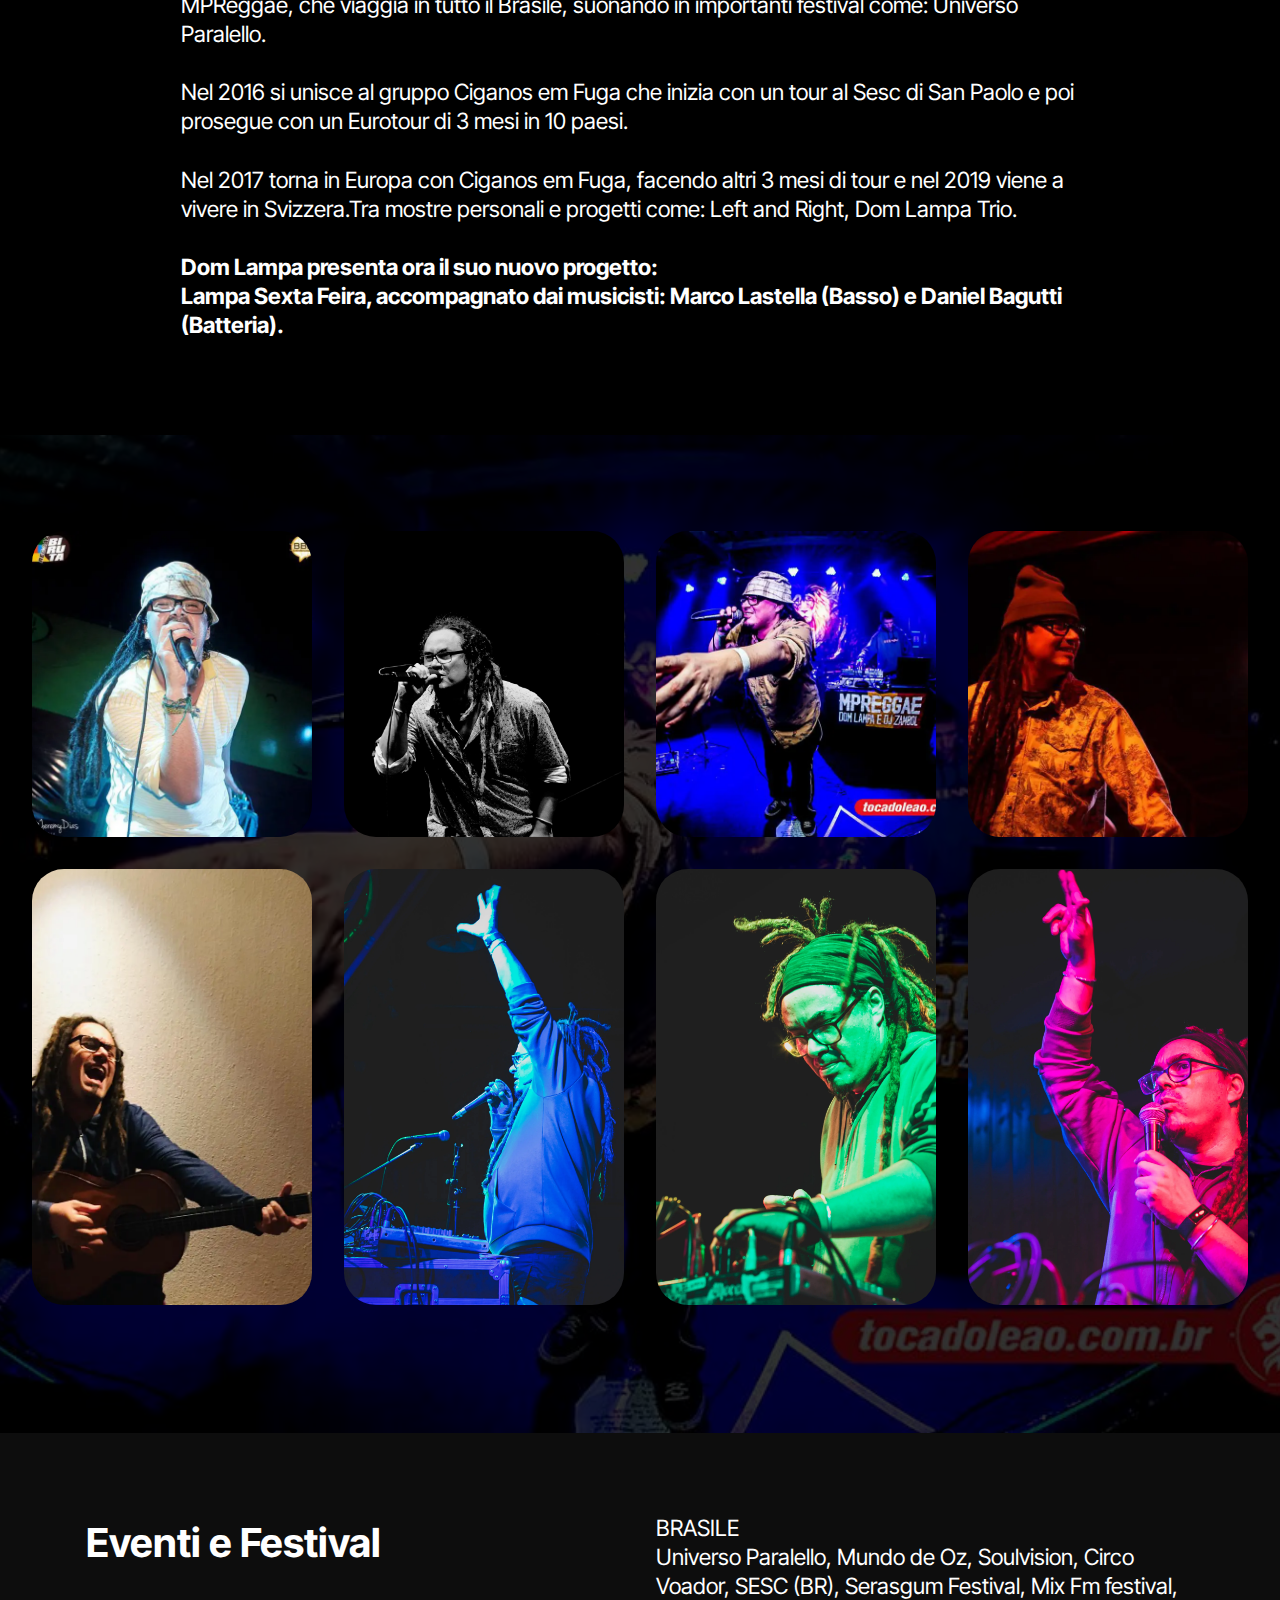
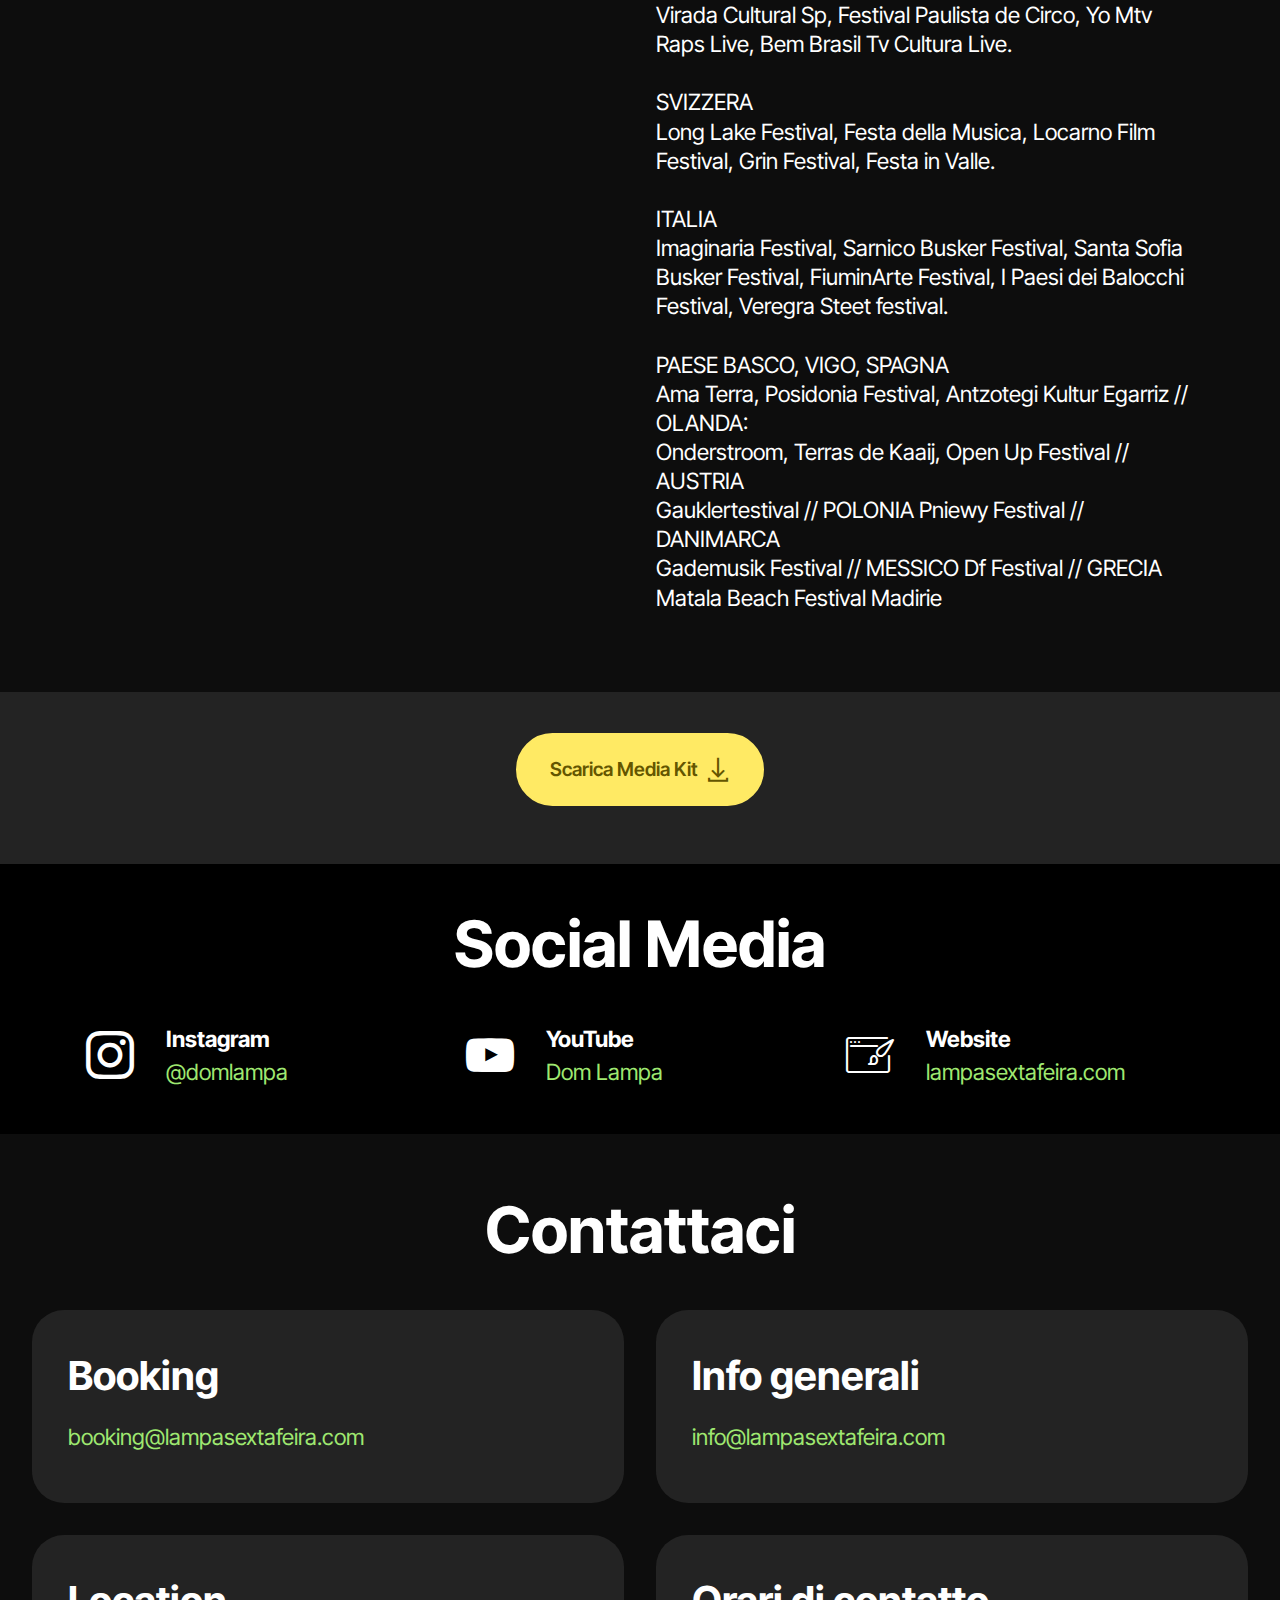
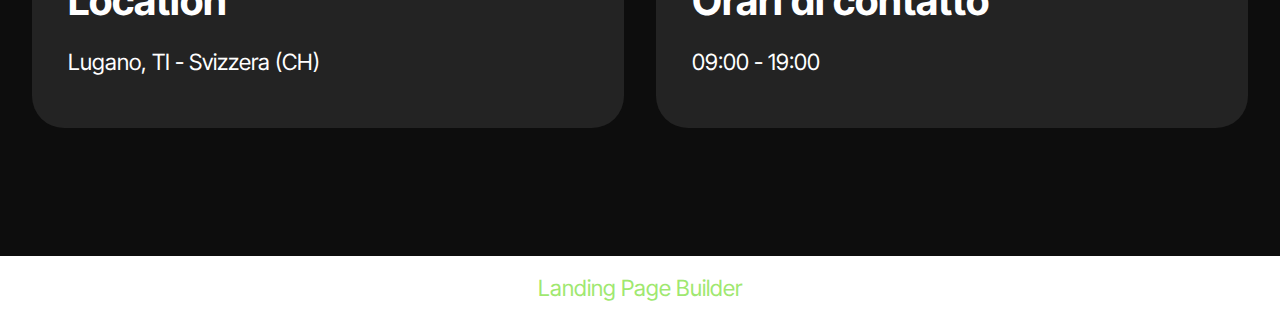
==== commit 75f0e164: "create github pages" ====
--- a/index.html
+++ b/index.html
@@ -106,7 +106,7 @@
 					<div class="mbr-section-btn mb-4"><a class="btn btn-primary display-7" href="mailto:booking@lampasextafeira.com">Book a concert</a> <a class="btn btn-danger display-7" href="https://drive.google.com/drive/folders/1-J6ZRVomowSEFU5mCc129gKwVauUQTuR?usp=sharing" target="_blank"><span class="mobi-mbri mobi-mbri-download-2 mbr-iconfont mbr-iconfont-btn"></span>Download Press Kit</a></div>
 				</div>
 			</div>
-			<div class="mbr-figure col-12 col-md-8"><iframe class="mbr-embedded-video" src="https://player.vimeo.com/video/874742380?autoplay=1&amp;loop=1" width="1280" height="720" frameborder="0" allowfullscreen></iframe></div>
+			<div class="mbr-figure col-12 col-md-8"><iframe class="mbr-embedded-video" src="https://www.youtube.com/embed/9tYzazxHS6Q?rel=0&amp;amp;mute=1&amp;showinfo=0&amp;autoplay=1&amp;loop=1&amp;playlist=9tYzazxHS6Q" width="1280" height="720" frameborder="0" allowfullscreen></iframe></div>
 		</div>
 	</div>
 </section>
@@ -229,7 +229,7 @@
 	</div>
 </section>
 
-<iframe width="100%" height="600" scrolling="no" frameborder="no" allow="autoplay" src="https://w.soundcloud.com/player/?url=https%3A//api.soundcloud.com/playlists/1705974576&amp;color=%23ff5500&amp;auto_play=false&amp;hide_related=false&amp;show_comments=true&amp;show_user=true&amp;show_reposts=false&amp;show_teaser=true&amp;visual=true" class="cid-tSHEPxWxke" id="soundcloud1-4" data-rv-view="452"></iframe><div style="font-size: 10px; color: #cccccc;line-break: anywhere;word-break: normal;overflow: hidden;white-space: nowrap;text-overflow: ellipsis; font-family: Interstate,Lucida Grande,Lucida Sans Unicode,Lucida Sans,Garuda,Verdana,Tahoma,sans-serif;font-weight: 100;" class="cid-tSHEPxWxke" id="soundcloud1-4" data-rv-view="452"><a href="https://soundcloud.com/lampasextafeira" title="Lampa Sexta Feira" target="_blank" style="color: #cccccc; text-decoration: none;">Lampa Sexta Feira</a> · <a href="https://soundcloud.com/lampasextafeira/sets/live-promo" title="Live Promo" target="_blank" style="color: #cccccc; text-decoration: none;">Live Promo</a></div>
+<iframe width="100%" height="600" scrolling="no" frameborder="no" allow="autoplay" src="https://w.soundcloud.com/player/?url=https%3A//api.soundcloud.com/playlists/1705974576&amp;color=%23ff5500&amp;auto_play=false&amp;hide_related=false&amp;show_comments=true&amp;show_user=true&amp;show_reposts=false&amp;show_teaser=true&amp;visual=true" class="cid-tSHEPxWxke" id="soundcloud1-4" data-rv-view="44"></iframe><div style="font-size: 10px; color: #cccccc;line-break: anywhere;word-break: normal;overflow: hidden;white-space: nowrap;text-overflow: ellipsis; font-family: Interstate,Lucida Grande,Lucida Sans Unicode,Lucida Sans,Garuda,Verdana,Tahoma,sans-serif;font-weight: 100;" class="cid-tSHEPxWxke" id="soundcloud1-4" data-rv-view="44"><a href="https://soundcloud.com/lampasextafeira" title="Lampa Sexta Feira" target="_blank" style="color: #cccccc; text-decoration: none;">Lampa Sexta Feira</a> · <a href="https://soundcloud.com/lampasextafeira/sets/live-promo" title="Live Promo" target="_blank" style="color: #cccccc; text-decoration: none;">Live Promo</a></div>
 
 <section data-bs-version="5.1" class="article12 cid-tSHG6kX9AW" id="article12-5">    
     
@@ -268,77 +268,77 @@
             
             
             <div class="col-12 col-md-6 col-lg-3 item gallery-image active">
-                <div class="item-wrapper mb-3" data-toggle="modal" data-bs-toggle="modal" data-target="#u1zbMKAYIC-modal" data-bs-target="#u1zbMKAYIC-modal">
-                    <img class="w-100" src="assets/images/lampa-1-598x618.webp" alt="Mobirise Website Builder" data-slide-to="0" data-bs-slide-to="0" data-target="#lb-u1zbMKAYIC" data-bs-target="#lb-u1zbMKAYIC">
-                    <div class="icon-wrapper">
-                        <span class="mobi-mbri mobi-mbri-search mbr-iconfont mbr-iconfont-btn"></span>
-                    </div>
-                </div>
-                
-            </div><div class="col-12 col-md-6 col-lg-3 item gallery-image active">
-                <div class="item-wrapper mb-3" data-toggle="modal" data-bs-toggle="modal" data-target="#u1zbMKAYIC-modal" data-bs-target="#u1zbMKAYIC-modal">
-                    <img class="w-100" src="assets/images/lampa-3-6000x4000.webp" alt="Mobirise Website Builder" data-slide-to="1" data-bs-slide-to="1" data-target="#lb-u1zbMKAYIC" data-bs-target="#lb-u1zbMKAYIC">
-                    <div class="icon-wrapper">
-                        <span class="mobi-mbri mobi-mbri-search mbr-iconfont mbr-iconfont-btn"></span>
-                    </div>
-                </div>
-                
-            </div><div class="col-12 col-md-6 col-lg-3 item gallery-image active">
-                <div class="item-wrapper mb-3" data-toggle="modal" data-bs-toggle="modal" data-target="#u1zbMKAYIC-modal" data-bs-target="#u1zbMKAYIC-modal">
-                    <img class="w-100" src="assets/images/lampa-12-960x640.webp" alt="Mobirise Website Builder" data-slide-to="2" data-bs-slide-to="2" data-target="#lb-u1zbMKAYIC" data-bs-target="#lb-u1zbMKAYIC">
-                    <div class="icon-wrapper">
-                        <span class="mobi-mbri mobi-mbri-search mbr-iconfont mbr-iconfont-btn"></span>
-                    </div>
-                </div>
-                
-            </div><div class="col-12 col-md-6 col-lg-3 item gallery-image active">
-                <div class="item-wrapper mb-3" data-toggle="modal" data-bs-toggle="modal" data-target="#u1zbMKAYIC-modal" data-bs-target="#u1zbMKAYIC-modal">
-                    <img class="w-100" src="assets/images/lampa-12-960x639.webp" alt="Mobirise Website Builder" data-slide-to="3" data-bs-slide-to="3" data-target="#lb-u1zbMKAYIC" data-bs-target="#lb-u1zbMKAYIC">
-                    <div class="icon-wrapper">
-                        <span class="mobi-mbri mobi-mbri-search mbr-iconfont mbr-iconfont-btn"></span>
-                    </div>
-                </div>
-                
-            </div><div class="col-12 col-md-6 col-lg-3 item gallery-image active">
-                <div class="item-wrapper mb-3" data-toggle="modal" data-bs-toggle="modal" data-target="#u1zbMKAYIC-modal" data-bs-target="#u1zbMKAYIC-modal">
-                    <img class="w-100" src="assets/images/lampa-15-1024x959.webp" alt="Mobirise Website Builder" data-slide-to="4" data-bs-slide-to="4" data-target="#lb-u1zbMKAYIC" data-bs-target="#lb-u1zbMKAYIC">
-                    <div class="icon-wrapper">
-                        <span class="mobi-mbri mobi-mbri-search mbr-iconfont mbr-iconfont-btn"></span>
-                    </div>
-                </div>
-                
-            </div><div class="col-12 col-md-6 col-lg-3 item gallery-image active">
-                <div class="item-wrapper mb-3" data-toggle="modal" data-bs-toggle="modal" data-target="#u1zbMKAYIC-modal" data-bs-target="#u1zbMKAYIC-modal">
-                    <img class="w-100" src="assets/images/lampa-17-2136x3204.webp" alt="Mobirise Website Builder" data-slide-to="5" data-bs-slide-to="5" data-target="#lb-u1zbMKAYIC" data-bs-target="#lb-u1zbMKAYIC">
-                    <div class="icon-wrapper">
-                        <span class="mobi-mbri mobi-mbri-search mbr-iconfont mbr-iconfont-btn"></span>
-                    </div>
-                </div>
-                
-            </div><div class="col-12 col-md-6 col-lg-3 item gallery-image active">
-                <div class="item-wrapper mb-3" data-toggle="modal" data-bs-toggle="modal" data-target="#u1zbMKAYIC-modal" data-bs-target="#u1zbMKAYIC-modal">
-                    <img class="w-100" src="assets/images/lampa-19-5040x3360.webp" alt="Mobirise Website Builder" data-slide-to="6" data-bs-slide-to="6" data-target="#lb-u1zbMKAYIC" data-bs-target="#lb-u1zbMKAYIC">
-                    <div class="icon-wrapper">
-                        <span class="mobi-mbri mobi-mbri-search mbr-iconfont mbr-iconfont-btn"></span>
-                    </div>
-                </div>
-                
-            </div><div class="col-12 col-md-6 col-lg-3 item gallery-image active">
-                <div class="item-wrapper mb-3" data-toggle="modal" data-bs-toggle="modal" data-target="#u1zbMKAYIC-modal" data-bs-target="#u1zbMKAYIC-modal">
-                    <img class="w-100" src="assets/images/lampa-22-5040x3360.webp" alt="Mobirise Website Builder" data-slide-to="7" data-bs-slide-to="7" data-target="#lb-u1zbMKAYIC" data-bs-target="#lb-u1zbMKAYIC">
-                    <div class="icon-wrapper">
-                        <span class="mobi-mbri mobi-mbri-search mbr-iconfont mbr-iconfont-btn"></span>
-                    </div>
-                </div>
-                
-            </div>
-        </div>
-
-        <div class="modal mbr-slider" tabindex="-1" role="dialog" aria-hidden="true" id="u1zbMKAYIC-modal">
+                <div class="item-wrapper mb-3" data-toggle="modal" data-bs-toggle="modal" data-target="#u3xrMIM8LJ-modal" data-bs-target="#u3xrMIM8LJ-modal">
+                    <img class="w-100" src="assets/images/lampa-1-598x618.webp" alt="Mobirise Website Builder" data-slide-to="0" data-bs-slide-to="0" data-target="#lb-u3xrMIM8LJ" data-bs-target="#lb-u3xrMIM8LJ">
+                    <div class="icon-wrapper">
+                        <span class="mobi-mbri mobi-mbri-search mbr-iconfont mbr-iconfont-btn"></span>
+                    </div>
+                </div>
+                
+            </div><div class="col-12 col-md-6 col-lg-3 item gallery-image active">
+                <div class="item-wrapper mb-3" data-toggle="modal" data-bs-toggle="modal" data-target="#u3xrMIM8LJ-modal" data-bs-target="#u3xrMIM8LJ-modal">
+                    <img class="w-100" src="assets/images/lampa-3-6000x4000.webp" alt="Mobirise Website Builder" data-slide-to="1" data-bs-slide-to="1" data-target="#lb-u3xrMIM8LJ" data-bs-target="#lb-u3xrMIM8LJ">
+                    <div class="icon-wrapper">
+                        <span class="mobi-mbri mobi-mbri-search mbr-iconfont mbr-iconfont-btn"></span>
+                    </div>
+                </div>
+                
+            </div><div class="col-12 col-md-6 col-lg-3 item gallery-image active">
+                <div class="item-wrapper mb-3" data-toggle="modal" data-bs-toggle="modal" data-target="#u3xrMIM8LJ-modal" data-bs-target="#u3xrMIM8LJ-modal">
+                    <img class="w-100" src="assets/images/lampa-12-960x640.webp" alt="Mobirise Website Builder" data-slide-to="2" data-bs-slide-to="2" data-target="#lb-u3xrMIM8LJ" data-bs-target="#lb-u3xrMIM8LJ">
+                    <div class="icon-wrapper">
+                        <span class="mobi-mbri mobi-mbri-search mbr-iconfont mbr-iconfont-btn"></span>
+                    </div>
+                </div>
+                
+            </div><div class="col-12 col-md-6 col-lg-3 item gallery-image active">
+                <div class="item-wrapper mb-3" data-toggle="modal" data-bs-toggle="modal" data-target="#u3xrMIM8LJ-modal" data-bs-target="#u3xrMIM8LJ-modal">
+                    <img class="w-100" src="assets/images/lampa-12-960x639.webp" alt="Mobirise Website Builder" data-slide-to="3" data-bs-slide-to="3" data-target="#lb-u3xrMIM8LJ" data-bs-target="#lb-u3xrMIM8LJ">
+                    <div class="icon-wrapper">
+                        <span class="mobi-mbri mobi-mbri-search mbr-iconfont mbr-iconfont-btn"></span>
+                    </div>
+                </div>
+                
+            </div><div class="col-12 col-md-6 col-lg-3 item gallery-image active">
+                <div class="item-wrapper mb-3" data-toggle="modal" data-bs-toggle="modal" data-target="#u3xrMIM8LJ-modal" data-bs-target="#u3xrMIM8LJ-modal">
+                    <img class="w-100" src="assets/images/lampa-15-1024x959.webp" alt="Mobirise Website Builder" data-slide-to="4" data-bs-slide-to="4" data-target="#lb-u3xrMIM8LJ" data-bs-target="#lb-u3xrMIM8LJ">
+                    <div class="icon-wrapper">
+                        <span class="mobi-mbri mobi-mbri-search mbr-iconfont mbr-iconfont-btn"></span>
+                    </div>
+                </div>
+                
+            </div><div class="col-12 col-md-6 col-lg-3 item gallery-image active">
+                <div class="item-wrapper mb-3" data-toggle="modal" data-bs-toggle="modal" data-target="#u3xrMIM8LJ-modal" data-bs-target="#u3xrMIM8LJ-modal">
+                    <img class="w-100" src="assets/images/lampa-17-2136x3204.webp" alt="Mobirise Website Builder" data-slide-to="5" data-bs-slide-to="5" data-target="#lb-u3xrMIM8LJ" data-bs-target="#lb-u3xrMIM8LJ">
+                    <div class="icon-wrapper">
+                        <span class="mobi-mbri mobi-mbri-search mbr-iconfont mbr-iconfont-btn"></span>
+                    </div>
+                </div>
+                
+            </div><div class="col-12 col-md-6 col-lg-3 item gallery-image active">
+                <div class="item-wrapper mb-3" data-toggle="modal" data-bs-toggle="modal" data-target="#u3xrMIM8LJ-modal" data-bs-target="#u3xrMIM8LJ-modal">
+                    <img class="w-100" src="assets/images/lampa-19-5040x3360.webp" alt="Mobirise Website Builder" data-slide-to="6" data-bs-slide-to="6" data-target="#lb-u3xrMIM8LJ" data-bs-target="#lb-u3xrMIM8LJ">
+                    <div class="icon-wrapper">
+                        <span class="mobi-mbri mobi-mbri-search mbr-iconfont mbr-iconfont-btn"></span>
+                    </div>
+                </div>
+                
+            </div><div class="col-12 col-md-6 col-lg-3 item gallery-image active">
+                <div class="item-wrapper mb-3" data-toggle="modal" data-bs-toggle="modal" data-target="#u3xrMIM8LJ-modal" data-bs-target="#u3xrMIM8LJ-modal">
+                    <img class="w-100" src="assets/images/lampa-22-5040x3360.webp" alt="Mobirise Website Builder" data-slide-to="7" data-bs-slide-to="7" data-target="#lb-u3xrMIM8LJ" data-bs-target="#lb-u3xrMIM8LJ">
+                    <div class="icon-wrapper">
+                        <span class="mobi-mbri mobi-mbri-search mbr-iconfont mbr-iconfont-btn"></span>
+                    </div>
+                </div>
+                
+            </div>
+        </div>
+
+        <div class="modal mbr-slider" tabindex="-1" role="dialog" aria-hidden="true" id="u3xrMIM8LJ-modal">
             <div class="modal-dialog" role="document">
                 <div class="modal-content">
                     <div class="modal-body">
-                        <div class="carousel slide" data-pause="false" data-bs-pause="false" id="lb-u1zbMKAYIC" data-interval="5000" data-bs-interval="5000">
+                        <div class="carousel slide" data-pause="false" data-bs-pause="false" id="lb-u3xrMIM8LJ" data-interval="5000" data-bs-interval="5000">
                             <div class="carousel-inner">
                                 
                                 
@@ -366,7 +366,7 @@
                                 </div>
                             </div>
                             <ol class="carousel-indicators">
-                                <li data-slide-to="0" data-bs-slide-to="0" class="active" data-target="#lb-u1zbMKAYIC" data-bs-target="#lb-u1zbMKAYIC"></li><li data-slide-to="1" data-bs-slide-to="1" class="" data-target="#lb-u1zbMKAYIC" data-bs-target="#lb-u1zbMKAYIC"></li><li data-slide-to="2" data-bs-slide-to="2" class="" data-target="#lb-u1zbMKAYIC" data-bs-target="#lb-u1zbMKAYIC"></li><li data-slide-to="3" data-bs-slide-to="3" class="" data-target="#lb-u1zbMKAYIC" data-bs-target="#lb-u1zbMKAYIC"></li><li data-slide-to="4" data-bs-slide-to="4" class="" data-target="#lb-u1zbMKAYIC" data-bs-target="#lb-u1zbMKAYIC"></li><li data-slide-to="5" data-bs-slide-to="5" class="" data-target="#lb-u1zbMKAYIC" data-bs-target="#lb-u1zbMKAYIC"></li><li data-slide-to="6" data-bs-slide-to="6" class="" data-target="#lb-u1zbMKAYIC" data-bs-target="#lb-u1zbMKAYIC"></li><li data-slide-to="7" data-bs-slide-to="7" class="" data-target="#lb-u1zbMKAYIC" data-bs-target="#lb-u1zbMKAYIC"></li>
+                                <li data-slide-to="0" data-bs-slide-to="0" class="active" data-target="#lb-u3xrMIM8LJ" data-bs-target="#lb-u3xrMIM8LJ"></li><li data-slide-to="1" data-bs-slide-to="1" class="" data-target="#lb-u3xrMIM8LJ" data-bs-target="#lb-u3xrMIM8LJ"></li><li data-slide-to="2" data-bs-slide-to="2" class="" data-target="#lb-u3xrMIM8LJ" data-bs-target="#lb-u3xrMIM8LJ"></li><li data-slide-to="3" data-bs-slide-to="3" class="" data-target="#lb-u3xrMIM8LJ" data-bs-target="#lb-u3xrMIM8LJ"></li><li data-slide-to="4" data-bs-slide-to="4" class="" data-target="#lb-u3xrMIM8LJ" data-bs-target="#lb-u3xrMIM8LJ"></li><li data-slide-to="5" data-bs-slide-to="5" class="" data-target="#lb-u3xrMIM8LJ" data-bs-target="#lb-u3xrMIM8LJ"></li><li data-slide-to="6" data-bs-slide-to="6" class="" data-target="#lb-u3xrMIM8LJ" data-bs-target="#lb-u3xrMIM8LJ"></li><li data-slide-to="7" data-bs-slide-to="7" class="" data-target="#lb-u3xrMIM8LJ" data-bs-target="#lb-u3xrMIM8LJ"></li>
                                 
                                 
                                 
@@ -377,11 +377,11 @@
                             </ol>
                             <a role="button" href="" class="close" data-dismiss="modal" data-bs-dismiss="modal" aria-label="Close">
                             </a>
-                            <a class="carousel-control-prev carousel-control" role="button" data-slide="prev" data-bs-slide="prev" href="#lb-u1zbMKAYIC">
+                            <a class="carousel-control-prev carousel-control" role="button" data-slide="prev" data-bs-slide="prev" href="#lb-u3xrMIM8LJ">
                                 <span class="mobi-mbri mobi-mbri-arrow-prev" aria-hidden="true"></span>
                                 <span class="sr-only visually-hidden">Previous</span>
                             </a>
-                            <a class="carousel-control-next carousel-control" role="button" data-slide="next" data-bs-slide="next" href="#lb-u1zbMKAYIC">
+                            <a class="carousel-control-next carousel-control" role="button" data-slide="next" data-bs-slide="next" href="#lb-u3xrMIM8LJ">
                                 <span class="mobi-mbri mobi-mbri-arrow-next" aria-hidden="true"></span>
                                 <span class="sr-only visually-hidden">Next</span>
                             </a>
@@ -532,7 +532,7 @@
             </div>
         </div>
     </div>
-</section><section class="display-7" style="padding: 0;align-items: center;justify-content: center;flex-wrap: wrap;    align-content: center;display: flex;position: relative;height: 4rem;"><a href="https://mobiri.se/175014" style="flex: 1 1;height: 4rem;position: absolute;width: 100%;z-index: 1;"><img alt="" style="height: 4rem;" src="[data-uri]"></a><p style="margin: 0;text-align: center;" class="display-7">&#8204;</p><a style="z-index:1" href="https://mobirise.com/drag-drop-website-builder.html">Drag and Drop Website Builder</a></section><script src="assets/bootstrap/js/bootstrap.bundle.min.js"></script>  <script src="assets/parallax/jarallax.js"></script>  <script src="assets/smoothscroll/smooth-scroll.js"></script>  <script src="assets/ytplayer/index.js"></script>  <script src="assets/vimeoplayer/player.js"></script>  <script src="assets/embla/embla.min.js"></script>  <script src="assets/embla/script.js"></script>  <script src="assets/dropdown/js/navbar-dropdown.js"></script>  <script src="assets/theme/js/script.js"></script>  
+</section><section class="display-7" style="padding: 0;align-items: center;justify-content: center;flex-wrap: wrap;    align-content: center;display: flex;position: relative;height: 4rem;"><a href="https://mobiri.se/175014" style="flex: 1 1;height: 4rem;position: absolute;width: 100%;z-index: 1;"><img alt="" style="height: 4rem;" src="[data-uri]"></a><p style="margin: 0;text-align: center;" class="display-7">&#8204;</p><a style="z-index:1" href="https://mobirise.com/builder/landing-page-builder.html">Landing Page Builder</a></section><script src="assets/bootstrap/js/bootstrap.bundle.min.js"></script>  <script src="assets/parallax/jarallax.js"></script>  <script src="assets/smoothscroll/smooth-scroll.js"></script>  <script src="assets/ytplayer/index.js"></script>  <script src="assets/dropdown/js/navbar-dropdown.js"></script>  <script src="assets/vimeoplayer/player.js"></script>  <script src="assets/embla/embla.min.js"></script>  <script src="assets/embla/script.js"></script>  <script src="assets/theme/js/script.js"></script>  
   
   
 </body>
--- a/assets/mobirise/css/mbr-additional.css
+++ b/assets/mobirise/css/mbr-additional.css
@@ -727,6 +727,570 @@
 }
 a {
   transition: color 0.6s;
+}
+.cid-u1z3goGsI1 {
+  z-index: 1000;
+  width: 100%;
+  position: relative;
+}
+.cid-u1z3goGsI1 .dropdown-item:before {
+  font-family: Moririse2 !important;
+  content: "\e966";
+  display: inline-block;
+  width: 0;
+  position: absolute;
+  left: 1rem;
+  top: 0.5rem;
+  margin-right: 0.5rem;
+  line-height: 1;
+  font-size: inherit;
+  vertical-align: middle;
+  text-align: center;
+  overflow: hidden;
+  transform: scale(0, 1);
+  transition: all 0.25s ease-in-out;
+}
+@media (max-width: 767px) {
+  .cid-u1z3goGsI1 .navbar-toggler {
+    transform: scale(0.8);
+  }
+}
+.cid-u1z3goGsI1 .navbar-brand {
+  flex-shrink: 0;
+  align-items: center;
+  margin-right: 0;
+  padding: 10px 0;
+  transition: all 0.3s;
+  word-break: break-word;
+  z-index: 1;
+}
+.cid-u1z3goGsI1 .navbar-brand img {
+  max-width: 100%;
+  max-height: 100%;
+  border-radius: 0px !important;
+}
+.cid-u1z3goGsI1 .navbar-brand .navbar-caption {
+  line-height: inherit !important;
+}
+.cid-u1z3goGsI1 .navbar-brand .navbar-logo a {
+  outline: none;
+}
+.cid-u1z3goGsI1 .navbar-nav {
+  margin: auto;
+  margin-left: 0;
+  margin-left: auto;
+}
+.cid-u1z3goGsI1 .navbar-nav .nav-item {
+  padding: 0 !important;
+  transition: .3s all !important;
+}
+.cid-u1z3goGsI1 .navbar-nav .nav-item .nav-link {
+  padding: 16px !important;
+  margin: 0 !important;
+  border-radius: 1rem !important;
+  transition: .3s all !important;
+}
+.cid-u1z3goGsI1 .navbar-nav .nav-item .nav-link:hover {
+  background-color: rgba(27, 31, 10, 0.06);
+}
+.cid-u1z3goGsI1 .navbar-nav .open .nav-link::after {
+  transform: rotate(180deg);
+}
+@media (min-width: 992px) {
+  .cid-u1z3goGsI1 .navbar-nav .open .nav-link::before {
+    content: "";
+    width: 100%;
+    height: 20px;
+    top: 100%;
+    background: transparent;
+    position: absolute;
+  }
+}
+.cid-u1z3goGsI1 .navbar-nav .dropdown-item {
+  padding: 12px !important;
+  border-radius: 0.5rem !important;
+  margin: 0 8px !important;
+  transition: .3s all !important;
+}
+.cid-u1z3goGsI1 .navbar-nav .dropdown-item:hover {
+  background-color: rgba(27, 31, 10, 0.06);
+}
+@media (min-width: 992px) {
+  .cid-u1z3goGsI1 .navbar-nav {
+    padding-left: 1.5rem;
+  }
+}
+@media (min-width: 992px) {
+  .cid-u1z3goGsI1 .navbar-nav {
+    padding-left: 1.5rem;
+  }
+}
+.cid-u1z3goGsI1 .nav-link {
+  width: fit-content;
+  position: relative;
+}
+.cid-u1z3goGsI1 .navbar-logo {
+  padding-left: 2rem;
+  margin: 0 !important;
+}
+@media (max-width: 767px) {
+  .cid-u1z3goGsI1 .navbar-logo {
+    padding-left: 1rem;
+  }
+}
+.cid-u1z3goGsI1 .navbar-caption {
+  padding-left: 1rem;
+  padding-right: .5rem;
+}
+@media (min-width: 767px) {
+  .cid-u1z3goGsI1 .navbar-caption {
+    padding-left: 2rem;
+  }
+}
+@media (max-width: 767px) {
+  .cid-u1z3goGsI1 .nav-dropdown {
+    padding-bottom: 0.5rem;
+  }
+}
+.cid-u1z3goGsI1 .nav-dropdown .link.dropdown-toggle::after {
+  margin-left: 0.5rem;
+  margin-top: 0.2rem;
+  transition: .3s all;
+}
+.cid-u1z3goGsI1 .container {
+  display: flex;
+  height: 90px;
+  padding: 0.5rem 0.6rem;
+  flex-wrap: nowrap;
+  background: #0d0d0d !important;
+  left: 0;
+  right: 0;
+  -webkit-box-pack: justify;
+  -ms-flex-pack: justify;
+  justify-content: flex-end;
+  -webkit-box-align: center;
+  -webkit-align-items: center;
+  -ms-flex-align: center;
+  align-items: center;
+  border-radius: 100vw;
+  margin-top: 1rem;
+  background-color: #0d0d0d;
+  box-shadow: 0 30px 60px 0 rgba(27, 31, 10, 0.08);
+}
+@media (max-width: 992px) {
+  .cid-u1z3goGsI1 .container {
+    padding-right: 2rem;
+  }
+}
+@media (max-width: 767px) {
+  .cid-u1z3goGsI1 .container {
+    width: 95%;
+    height: 56px !important;
+    padding-right: 1rem;
+    margin-top: 0rem;
+  }
+}
+.cid-u1z3goGsI1 .iconfont-wrapper {
+  color: #000000 !important;
+  font-size: 1.5rem;
+  padding-right: 0.5rem;
+}
+.cid-u1z3goGsI1 .dropdown-menu {
+  flex-wrap: wrap;
+  flex-direction: column;
+  max-width: 100%;
+  padding: 12px 4px !important;
+  border-radius: 1.5rem;
+  transition: .3s all !important;
+  min-width: auto;
+  background: #0d0d0d;
+  background: #0d0d0d !important;
+}
+.cid-u1z3goGsI1 .nav-item:focus,
+.cid-u1z3goGsI1 .nav-link:focus {
+  outline: none;
+}
+.cid-u1z3goGsI1 .dropdown .dropdown-menu .dropdown-item {
+  width: auto;
+  transition: all 0.25s ease-in-out;
+}
+.cid-u1z3goGsI1 .dropdown .dropdown-menu .dropdown-item::after {
+  right: 0.5rem;
+}
+.cid-u1z3goGsI1 .dropdown .dropdown-menu .dropdown-item .mbr-iconfont {
+  margin-right: 0.5rem;
+  vertical-align: sub;
+}
+.cid-u1z3goGsI1 .dropdown .dropdown-menu .dropdown-item .mbr-iconfont:before {
+  display: inline-block;
+  transform: scale(1, 1);
+  transition: all 0.25s ease-in-out;
+}
+.cid-u1z3goGsI1 .collapsed .dropdown-menu .dropdown-item:before {
+  display: none;
+}
+.cid-u1z3goGsI1 .collapsed .dropdown .dropdown-menu .dropdown-item {
+  padding: 0.235em 1.5em 0.235em 1.5em !important;
+  transition: none;
+  margin: 0 !important;
+}
+.cid-u1z3goGsI1 .navbar {
+  min-height: 90px;
+  transition: all 0.3s;
+  border-bottom: 1px solid transparent;
+  background: transparent !important;
+  padding: 0 !important;
+  border: none !important;
+  box-shadow: none !important;
+  border-radius: 0 !important;
+}
+.cid-u1z3goGsI1 .navbar.opened {
+  transition: all 0.3s;
+}
+.cid-u1z3goGsI1 .navbar .dropdown-item {
+  padding: 0.5rem 1.8rem;
+}
+.cid-u1z3goGsI1 .navbar .navbar-logo img {
+  width: auto;
+}
+.cid-u1z3goGsI1 .navbar .navbar-collapse {
+  z-index: 1;
+  justify-content: flex-end;
+}
+.cid-u1z3goGsI1 .navbar.collapsed {
+  justify-content: center;
+}
+.cid-u1z3goGsI1 .navbar.collapsed .nav-item .nav-link::before {
+  display: none;
+}
+.cid-u1z3goGsI1 .navbar.collapsed.opened .dropdown-menu {
+  top: 0;
+}
+.cid-u1z3goGsI1 .navbar.collapsed .dropdown-menu .dropdown-submenu {
+  left: 0 !important;
+}
+.cid-u1z3goGsI1 .navbar.collapsed .dropdown-menu .dropdown-item:after {
+  right: auto;
+}
+.cid-u1z3goGsI1 .navbar.collapsed .dropdown-menu .dropdown-toggle[data-toggle="dropdown-submenu"]:after {
+  margin-left: 0.5rem;
+  margin-top: 0.2rem;
+  border-top: 0.35em solid;
+  border-right: 0.35em solid transparent;
+  border-left: 0.35em solid transparent;
+  border-bottom: 0;
+  top: 41%;
+}
+.cid-u1z3goGsI1 .navbar.collapsed ul.navbar-nav li {
+  margin: auto;
+}
+.cid-u1z3goGsI1 .navbar.collapsed .dropdown-menu .dropdown-item {
+  padding: 0.25rem 1.5rem;
+  text-align: center;
+}
+.cid-u1z3goGsI1 .navbar.collapsed .icons-menu {
+  padding-left: 0;
+  padding-right: 0;
+  padding-top: 0.5rem;
+  padding-bottom: 0.5rem;
+}
+@media (max-width: 767px) {
+  .cid-u1z3goGsI1 .navbar {
+    min-height: 72px;
+  }
+  .cid-u1z3goGsI1 .navbar .navbar-logo img {
+    height: 2rem !important;
+  }
+}
+@media (max-width: 991px) {
+  .cid-u1z3goGsI1 .navbar .nav-item .nav-link::before {
+    display: none;
+  }
+  .cid-u1z3goGsI1 .navbar.opened .dropdown-menu {
+    top: 0;
+  }
+  .cid-u1z3goGsI1 .navbar .dropdown-menu .dropdown-submenu {
+    left: 0 !important;
+  }
+  .cid-u1z3goGsI1 .navbar .dropdown-menu .dropdown-item:after {
+    right: auto;
+  }
+  .cid-u1z3goGsI1 .navbar .dropdown-menu .dropdown-toggle[data-toggle="dropdown-submenu"]:after {
+    margin-left: 0.5rem;
+    margin-top: 0.2rem;
+    border-top: 0.35em solid;
+    border-right: 0.35em solid transparent;
+    border-left: 0.35em solid transparent;
+    border-bottom: 0;
+    top: 40%;
+  }
+  .cid-u1z3goGsI1 .navbar .dropdown-menu .dropdown-item {
+    padding: 0.25rem 1.5rem !important;
+    text-align: center;
+  }
+  .cid-u1z3goGsI1 .navbar .navbar-brand {
+    flex-shrink: initial;
+    flex-basis: auto;
+    word-break: break-word;
+    padding-right: 10px;
+  }
+  .cid-u1z3goGsI1 .navbar .navbar-toggler {
+    flex-basis: auto;
+  }
+  .cid-u1z3goGsI1 .navbar .icons-menu {
+    padding-left: 0;
+    padding-top: 0.5rem;
+    padding-bottom: 0.5rem;
+  }
+}
+.cid-u1z3goGsI1 .navbar.navbar-short .navbar-logo img {
+  height: 2rem;
+}
+.cid-u1z3goGsI1 .dropdown-item.active,
+.cid-u1z3goGsI1 .dropdown-item:active {
+  background-color: transparent;
+}
+.cid-u1z3goGsI1 .navbar-expand-lg .navbar-nav .nav-link {
+  padding: 0;
+}
+.cid-u1z3goGsI1 .nav-dropdown .link.dropdown-toggle {
+  margin-right: 1.667em;
+}
+.cid-u1z3goGsI1 .nav-dropdown .link.dropdown-toggle[aria-expanded="true"] {
+  margin-right: 0;
+  padding: 0.667em 1.667em;
+}
+.cid-u1z3goGsI1 .navbar.navbar-expand-lg .dropdown .dropdown-menu {
+  background: #0d0d0d;
+}
+.cid-u1z3goGsI1 .navbar.navbar-expand-lg .dropdown .dropdown-menu .dropdown-submenu {
+  margin: 0;
+  left: 105%;
+  transform: none;
+  top: -12px;
+}
+.cid-u1z3goGsI1 .navbar .dropdown.open > .dropdown-menu {
+  display: flex;
+}
+.cid-u1z3goGsI1 ul.navbar-nav {
+  flex-wrap: wrap;
+}
+.cid-u1z3goGsI1 .navbar-buttons {
+  text-align: center;
+  min-width: 140px;
+}
+@media (max-width: 992px) {
+  .cid-u1z3goGsI1 .navbar-buttons {
+    text-align: left;
+  }
+}
+.cid-u1z3goGsI1 button.navbar-toggler {
+  outline: none;
+  width: 31px;
+  height: 20px;
+  cursor: pointer;
+  transition: all 0.2s;
+  position: relative;
+  align-self: center;
+}
+.cid-u1z3goGsI1 button.navbar-toggler .hamburger span {
+  position: absolute;
+  right: 0;
+  width: 30px;
+  height: 2px;
+  border-right: 5px;
+  background-color: #ffffff;
+}
+.cid-u1z3goGsI1 button.navbar-toggler .hamburger span:nth-child(1) {
+  top: 0;
+  transition: all 0.2s;
+}
+.cid-u1z3goGsI1 button.navbar-toggler .hamburger span:nth-child(2) {
+  top: 8px;
+  transition: all 0.15s;
+}
+.cid-u1z3goGsI1 button.navbar-toggler .hamburger span:nth-child(3) {
+  top: 8px;
+  transition: all 0.15s;
+}
+.cid-u1z3goGsI1 button.navbar-toggler .hamburger span:nth-child(4) {
+  top: 16px;
+  transition: all 0.2s;
+}
+.cid-u1z3goGsI1 nav.opened .hamburger span:nth-child(1) {
+  top: 8px;
+  width: 0;
+  opacity: 0;
+  right: 50%;
+  transition: all 0.2s;
+}
+.cid-u1z3goGsI1 nav.opened .hamburger span:nth-child(2) {
+  transform: rotate(45deg);
+  transition: all 0.25s;
+}
+.cid-u1z3goGsI1 nav.opened .hamburger span:nth-child(3) {
+  transform: rotate(-45deg);
+  transition: all 0.25s;
+}
+.cid-u1z3goGsI1 nav.opened .hamburger span:nth-child(4) {
+  top: 8px;
+  width: 0;
+  opacity: 0;
+  right: 50%;
+  transition: all 0.2s;
+}
+.cid-u1z3goGsI1 .navbar-dropdown {
+  padding: 0 1rem;
+}
+.cid-u1z3goGsI1 a.nav-link {
+  display: flex;
+  align-items: center;
+  justify-content: center;
+}
+.cid-u1z3goGsI1 .icons-menu {
+  flex-wrap: nowrap;
+  display: flex;
+  justify-content: center;
+  padding-left: 1rem;
+  padding-right: 1rem;
+  padding-top: 0.3rem;
+  text-align: center;
+}
+@media (max-width: 992px) {
+  .cid-u1z3goGsI1 .icons-menu {
+    justify-content: flex-start;
+    margin-bottom: .5rem;
+  }
+}
+@media screen and (-ms-high-contrast: active), (-ms-high-contrast: none) {
+  .cid-u1z3goGsI1 .navbar {
+    height: 70px;
+  }
+  .cid-u1z3goGsI1 .navbar.opened {
+    height: auto;
+  }
+  .cid-u1z3goGsI1 .nav-item .nav-link:hover::before {
+    width: 175%;
+    max-width: calc(100% + 2rem);
+    left: -1rem;
+  }
+}
+.cid-u1z3goGsI1 .navbar .dropdown > .dropdown-menu {
+  display: none;
+  width: max-content;
+  max-width: 500px !important;
+  transform: translateX(-50%);
+  top: calc(100% + 20px);
+  left: 50%;
+}
+.cid-u1z3goGsI1 .navbar .dropdown > .dropdown-menu .dropdown-item {
+  line-height: 1 !important;
+}
+.cid-u1z3goGsI1 .navbar .dropdown > .dropdown-menu .dropdown .dropdown-item {
+  align-items: center;
+  display: flex;
+  height: max-content !important;
+  min-height: max-content !important;
+}
+.cid-u1z3goGsI1 .navbar .dropdown > .dropdown-menu .dropdown .dropdown-item::after {
+  display: inline-block;
+  position: static;
+  margin-left: 0.5rem;
+  margin-top: 0;
+  margin-right: 0;
+  margin-bottom: 0;
+  transition: .3s all;
+  transform: rotate(-90deg);
+}
+.cid-u1z3goGsI1 .navbar .dropdown > .dropdown-menu .dropdown.open .dropdown-item::after {
+  transform: rotate(0deg);
+}
+.cid-u1z3goGsI1 .mbr-section-btn {
+  margin: -0.6rem -0.6rem;
+}
+.cid-u1z3goGsI1 .navbar-toggler {
+  margin-left: 12px;
+  margin-right: 8px;
+  order: 1000;
+}
+@media (max-width: 991px) {
+  .cid-u1z3goGsI1 .navbar-brand {
+    margin-right: auto;
+  }
+  .cid-u1z3goGsI1 .navbar-collapse {
+    z-index: -1 !important;
+    position: absolute;
+    top: 110%;
+    left: 0;
+    width: 100%;
+    padding: 1rem;
+    border-radius: 1.5rem;
+    background: #0d0d0d;
+    opacity: 1;
+    border-color: #0d0d0d !important;
+    background: #0d0d0d !important;
+    backdrop-filter: blur(8px);
+  }
+  .cid-u1z3goGsI1 .navbar-nav .nav-item .nav-link::after {
+    margin-left: 10px;
+  }
+  .cid-u1z3goGsI1 .navbar-nav .dropdown-item:hover {
+    background-color: rgba(27, 31, 10, 0.06);
+  }
+  .cid-u1z3goGsI1 .navbar .dropdown > .dropdown-menu {
+    max-width: 100% !important;
+    transform: translateX(0);
+    top: 10px;
+    left: 0;
+    padding: 8px !important;
+    border-radius: 1rem;
+    background-color: rgba(27, 31, 10, 0.04) !important;
+  }
+  .cid-u1z3goGsI1 .navbar .dropdown > .dropdown-menu .dropdown-item {
+    padding: 8px !important;
+    line-height: 1 !important;
+    margin-bottom: 4px !important;
+  }
+  .cid-u1z3goGsI1 .navbar .dropdown > .dropdown-menu .dropdown .dropdown-item {
+    align-items: center;
+    display: flex;
+    height: max-content !important;
+    min-height: max-content !important;
+  }
+  .cid-u1z3goGsI1 .navbar .dropdown > .dropdown-menu .dropdown .dropdown-item::after {
+    display: inline-block;
+    position: static;
+    margin-left: 0.5rem;
+    margin-top: 0;
+    margin-right: 0;
+    margin-bottom: 0;
+    transition: .3s all;
+    transform: rotate(0deg);
+  }
+  .cid-u1z3goGsI1 .navbar .dropdown > .dropdown-menu .dropdown.open .dropdown-item::after {
+    transform: rotate(180deg);
+  }
+  .cid-u1z3goGsI1 .navbar .dropdown > .dropdown-menu .dropdown-submenu {
+    position: static;
+    width: 100%;
+    max-width: 100% !important;
+    transform: translateX(0) !important;
+    top: 0;
+    left: 0;
+    padding: 8px !important;
+    border-radius: 1rem;
+    background-color: rgba(27, 31, 10, 0.04) !important;
+  }
+  .cid-u1z3goGsI1 .navbar .dropdown.open > .dropdown-menu {
+    display: flex !important;
+    flex-direction: column;
+    align-items: flex-start;
+  }
+}
+@media (max-width: 575px) {
+  .cid-u1z3goGsI1 .navbar-collapse {
+    padding: 1rem;
+  }
 }
 .cid-tSQXvlnLCw {
   padding-top: 7rem;
@@ -3180,570 +3744,6 @@
     padding: 1rem;
   }
 }
-.cid-u1z3goGsI1 {
-  z-index: 1000;
-  width: 100%;
-  position: relative;
-}
-.cid-u1z3goGsI1 .dropdown-item:before {
-  font-family: Moririse2 !important;
-  content: "\e966";
-  display: inline-block;
-  width: 0;
-  position: absolute;
-  left: 1rem;
-  top: 0.5rem;
-  margin-right: 0.5rem;
-  line-height: 1;
-  font-size: inherit;
-  vertical-align: middle;
-  text-align: center;
-  overflow: hidden;
-  transform: scale(0, 1);
-  transition: all 0.25s ease-in-out;
-}
-@media (max-width: 767px) {
-  .cid-u1z3goGsI1 .navbar-toggler {
-    transform: scale(0.8);
-  }
-}
-.cid-u1z3goGsI1 .navbar-brand {
-  flex-shrink: 0;
-  align-items: center;
-  margin-right: 0;
-  padding: 10px 0;
-  transition: all 0.3s;
-  word-break: break-word;
-  z-index: 1;
-}
-.cid-u1z3goGsI1 .navbar-brand img {
-  max-width: 100%;
-  max-height: 100%;
-  border-radius: 0px !important;
-}
-.cid-u1z3goGsI1 .navbar-brand .navbar-caption {
-  line-height: inherit !important;
-}
-.cid-u1z3goGsI1 .navbar-brand .navbar-logo a {
-  outline: none;
-}
-.cid-u1z3goGsI1 .navbar-nav {
-  margin: auto;
-  margin-left: 0;
-  margin-left: auto;
-}
-.cid-u1z3goGsI1 .navbar-nav .nav-item {
-  padding: 0 !important;
-  transition: .3s all !important;
-}
-.cid-u1z3goGsI1 .navbar-nav .nav-item .nav-link {
-  padding: 16px !important;
-  margin: 0 !important;
-  border-radius: 1rem !important;
-  transition: .3s all !important;
-}
-.cid-u1z3goGsI1 .navbar-nav .nav-item .nav-link:hover {
-  background-color: rgba(27, 31, 10, 0.06);
-}
-.cid-u1z3goGsI1 .navbar-nav .open .nav-link::after {
-  transform: rotate(180deg);
-}
-@media (min-width: 992px) {
-  .cid-u1z3goGsI1 .navbar-nav .open .nav-link::before {
-    content: "";
-    width: 100%;
-    height: 20px;
-    top: 100%;
-    background: transparent;
-    position: absolute;
-  }
-}
-.cid-u1z3goGsI1 .navbar-nav .dropdown-item {
-  padding: 12px !important;
-  border-radius: 0.5rem !important;
-  margin: 0 8px !important;
-  transition: .3s all !important;
-}
-.cid-u1z3goGsI1 .navbar-nav .dropdown-item:hover {
-  background-color: rgba(27, 31, 10, 0.06);
-}
-@media (min-width: 992px) {
-  .cid-u1z3goGsI1 .navbar-nav {
-    padding-left: 1.5rem;
-  }
-}
-@media (min-width: 992px) {
-  .cid-u1z3goGsI1 .navbar-nav {
-    padding-left: 1.5rem;
-  }
-}
-.cid-u1z3goGsI1 .nav-link {
-  width: fit-content;
-  position: relative;
-}
-.cid-u1z3goGsI1 .navbar-logo {
-  padding-left: 2rem;
-  margin: 0 !important;
-}
-@media (max-width: 767px) {
-  .cid-u1z3goGsI1 .navbar-logo {
-    padding-left: 1rem;
-  }
-}
-.cid-u1z3goGsI1 .navbar-caption {
-  padding-left: 1rem;
-  padding-right: .5rem;
-}
-@media (min-width: 767px) {
-  .cid-u1z3goGsI1 .navbar-caption {
-    padding-left: 2rem;
-  }
-}
-@media (max-width: 767px) {
-  .cid-u1z3goGsI1 .nav-dropdown {
-    padding-bottom: 0.5rem;
-  }
-}
-.cid-u1z3goGsI1 .nav-dropdown .link.dropdown-toggle::after {
-  margin-left: 0.5rem;
-  margin-top: 0.2rem;
-  transition: .3s all;
-}
-.cid-u1z3goGsI1 .container {
-  display: flex;
-  height: 90px;
-  padding: 0.5rem 0.6rem;
-  flex-wrap: nowrap;
-  background: #0d0d0d !important;
-  left: 0;
-  right: 0;
-  -webkit-box-pack: justify;
-  -ms-flex-pack: justify;
-  justify-content: flex-end;
-  -webkit-box-align: center;
-  -webkit-align-items: center;
-  -ms-flex-align: center;
-  align-items: center;
-  border-radius: 100vw;
-  margin-top: 1rem;
-  background-color: #0d0d0d;
-  box-shadow: 0 30px 60px 0 rgba(27, 31, 10, 0.08);
-}
-@media (max-width: 992px) {
-  .cid-u1z3goGsI1 .container {
-    padding-right: 2rem;
-  }
-}
-@media (max-width: 767px) {
-  .cid-u1z3goGsI1 .container {
-    width: 95%;
-    height: 56px !important;
-    padding-right: 1rem;
-    margin-top: 0rem;
-  }
-}
-.cid-u1z3goGsI1 .iconfont-wrapper {
-  color: #000000 !important;
-  font-size: 1.5rem;
-  padding-right: 0.5rem;
-}
-.cid-u1z3goGsI1 .dropdown-menu {
-  flex-wrap: wrap;
-  flex-direction: column;
-  max-width: 100%;
-  padding: 12px 4px !important;
-  border-radius: 1.5rem;
-  transition: .3s all !important;
-  min-width: auto;
-  background: #0d0d0d;
-  background: #0d0d0d !important;
-}
-.cid-u1z3goGsI1 .nav-item:focus,
-.cid-u1z3goGsI1 .nav-link:focus {
-  outline: none;
-}
-.cid-u1z3goGsI1 .dropdown .dropdown-menu .dropdown-item {
-  width: auto;
-  transition: all 0.25s ease-in-out;
-}
-.cid-u1z3goGsI1 .dropdown .dropdown-menu .dropdown-item::after {
-  right: 0.5rem;
-}
-.cid-u1z3goGsI1 .dropdown .dropdown-menu .dropdown-item .mbr-iconfont {
-  margin-right: 0.5rem;
-  vertical-align: sub;
-}
-.cid-u1z3goGsI1 .dropdown .dropdown-menu .dropdown-item .mbr-iconfont:before {
-  display: inline-block;
-  transform: scale(1, 1);
-  transition: all 0.25s ease-in-out;
-}
-.cid-u1z3goGsI1 .collapsed .dropdown-menu .dropdown-item:before {
-  display: none;
-}
-.cid-u1z3goGsI1 .collapsed .dropdown .dropdown-menu .dropdown-item {
-  padding: 0.235em 1.5em 0.235em 1.5em !important;
-  transition: none;
-  margin: 0 !important;
-}
-.cid-u1z3goGsI1 .navbar {
-  min-height: 90px;
-  transition: all 0.3s;
-  border-bottom: 1px solid transparent;
-  background: transparent !important;
-  padding: 0 !important;
-  border: none !important;
-  box-shadow: none !important;
-  border-radius: 0 !important;
-}
-.cid-u1z3goGsI1 .navbar.opened {
-  transition: all 0.3s;
-}
-.cid-u1z3goGsI1 .navbar .dropdown-item {
-  padding: 0.5rem 1.8rem;
-}
-.cid-u1z3goGsI1 .navbar .navbar-logo img {
-  width: auto;
-}
-.cid-u1z3goGsI1 .navbar .navbar-collapse {
-  z-index: 1;
-  justify-content: flex-end;
-}
-.cid-u1z3goGsI1 .navbar.collapsed {
-  justify-content: center;
-}
-.cid-u1z3goGsI1 .navbar.collapsed .nav-item .nav-link::before {
-  display: none;
-}
-.cid-u1z3goGsI1 .navbar.collapsed.opened .dropdown-menu {
-  top: 0;
-}
-.cid-u1z3goGsI1 .navbar.collapsed .dropdown-menu .dropdown-submenu {
-  left: 0 !important;
-}
-.cid-u1z3goGsI1 .navbar.collapsed .dropdown-menu .dropdown-item:after {
-  right: auto;
-}
-.cid-u1z3goGsI1 .navbar.collapsed .dropdown-menu .dropdown-toggle[data-toggle="dropdown-submenu"]:after {
-  margin-left: 0.5rem;
-  margin-top: 0.2rem;
-  border-top: 0.35em solid;
-  border-right: 0.35em solid transparent;
-  border-left: 0.35em solid transparent;
-  border-bottom: 0;
-  top: 41%;
-}
-.cid-u1z3goGsI1 .navbar.collapsed ul.navbar-nav li {
-  margin: auto;
-}
-.cid-u1z3goGsI1 .navbar.collapsed .dropdown-menu .dropdown-item {
-  padding: 0.25rem 1.5rem;
-  text-align: center;
-}
-.cid-u1z3goGsI1 .navbar.collapsed .icons-menu {
-  padding-left: 0;
-  padding-right: 0;
-  padding-top: 0.5rem;
-  padding-bottom: 0.5rem;
-}
-@media (max-width: 767px) {
-  .cid-u1z3goGsI1 .navbar {
-    min-height: 72px;
-  }
-  .cid-u1z3goGsI1 .navbar .navbar-logo img {
-    height: 2rem !important;
-  }
-}
-@media (max-width: 991px) {
-  .cid-u1z3goGsI1 .navbar .nav-item .nav-link::before {
-    display: none;
-  }
-  .cid-u1z3goGsI1 .navbar.opened .dropdown-menu {
-    top: 0;
-  }
-  .cid-u1z3goGsI1 .navbar .dropdown-menu .dropdown-submenu {
-    left: 0 !important;
-  }
-  .cid-u1z3goGsI1 .navbar .dropdown-menu .dropdown-item:after {
-    right: auto;
-  }
-  .cid-u1z3goGsI1 .navbar .dropdown-menu .dropdown-toggle[data-toggle="dropdown-submenu"]:after {
-    margin-left: 0.5rem;
-    margin-top: 0.2rem;
-    border-top: 0.35em solid;
-    border-right: 0.35em solid transparent;
-    border-left: 0.35em solid transparent;
-    border-bottom: 0;
-    top: 40%;
-  }
-  .cid-u1z3goGsI1 .navbar .dropdown-menu .dropdown-item {
-    padding: 0.25rem 1.5rem !important;
-    text-align: center;
-  }
-  .cid-u1z3goGsI1 .navbar .navbar-brand {
-    flex-shrink: initial;
-    flex-basis: auto;
-    word-break: break-word;
-    padding-right: 10px;
-  }
-  .cid-u1z3goGsI1 .navbar .navbar-toggler {
-    flex-basis: auto;
-  }
-  .cid-u1z3goGsI1 .navbar .icons-menu {
-    padding-left: 0;
-    padding-top: 0.5rem;
-    padding-bottom: 0.5rem;
-  }
-}
-.cid-u1z3goGsI1 .navbar.navbar-short .navbar-logo img {
-  height: 2rem;
-}
-.cid-u1z3goGsI1 .dropdown-item.active,
-.cid-u1z3goGsI1 .dropdown-item:active {
-  background-color: transparent;
-}
-.cid-u1z3goGsI1 .navbar-expand-lg .navbar-nav .nav-link {
-  padding: 0;
-}
-.cid-u1z3goGsI1 .nav-dropdown .link.dropdown-toggle {
-  margin-right: 1.667em;
-}
-.cid-u1z3goGsI1 .nav-dropdown .link.dropdown-toggle[aria-expanded="true"] {
-  margin-right: 0;
-  padding: 0.667em 1.667em;
-}
-.cid-u1z3goGsI1 .navbar.navbar-expand-lg .dropdown .dropdown-menu {
-  background: #0d0d0d;
-}
-.cid-u1z3goGsI1 .navbar.navbar-expand-lg .dropdown .dropdown-menu .dropdown-submenu {
-  margin: 0;
-  left: 105%;
-  transform: none;
-  top: -12px;
-}
-.cid-u1z3goGsI1 .navbar .dropdown.open > .dropdown-menu {
-  display: flex;
-}
-.cid-u1z3goGsI1 ul.navbar-nav {
-  flex-wrap: wrap;
-}
-.cid-u1z3goGsI1 .navbar-buttons {
-  text-align: center;
-  min-width: 140px;
-}
-@media (max-width: 992px) {
-  .cid-u1z3goGsI1 .navbar-buttons {
-    text-align: left;
-  }
-}
-.cid-u1z3goGsI1 button.navbar-toggler {
-  outline: none;
-  width: 31px;
-  height: 20px;
-  cursor: pointer;
-  transition: all 0.2s;
-  position: relative;
-  align-self: center;
-}
-.cid-u1z3goGsI1 button.navbar-toggler .hamburger span {
-  position: absolute;
-  right: 0;
-  width: 30px;
-  height: 2px;
-  border-right: 5px;
-  background-color: #ffffff;
-}
-.cid-u1z3goGsI1 button.navbar-toggler .hamburger span:nth-child(1) {
-  top: 0;
-  transition: all 0.2s;
-}
-.cid-u1z3goGsI1 button.navbar-toggler .hamburger span:nth-child(2) {
-  top: 8px;
-  transition: all 0.15s;
-}
-.cid-u1z3goGsI1 button.navbar-toggler .hamburger span:nth-child(3) {
-  top: 8px;
-  transition: all 0.15s;
-}
-.cid-u1z3goGsI1 button.navbar-toggler .hamburger span:nth-child(4) {
-  top: 16px;
-  transition: all 0.2s;
-}
-.cid-u1z3goGsI1 nav.opened .hamburger span:nth-child(1) {
-  top: 8px;
-  width: 0;
-  opacity: 0;
-  right: 50%;
-  transition: all 0.2s;
-}
-.cid-u1z3goGsI1 nav.opened .hamburger span:nth-child(2) {
-  transform: rotate(45deg);
-  transition: all 0.25s;
-}
-.cid-u1z3goGsI1 nav.opened .hamburger span:nth-child(3) {
-  transform: rotate(-45deg);
-  transition: all 0.25s;
-}
-.cid-u1z3goGsI1 nav.opened .hamburger span:nth-child(4) {
-  top: 8px;
-  width: 0;
-  opacity: 0;
-  right: 50%;
-  transition: all 0.2s;
-}
-.cid-u1z3goGsI1 .navbar-dropdown {
-  padding: 0 1rem;
-}
-.cid-u1z3goGsI1 a.nav-link {
-  display: flex;
-  align-items: center;
-  justify-content: center;
-}
-.cid-u1z3goGsI1 .icons-menu {
-  flex-wrap: nowrap;
-  display: flex;
-  justify-content: center;
-  padding-left: 1rem;
-  padding-right: 1rem;
-  padding-top: 0.3rem;
-  text-align: center;
-}
-@media (max-width: 992px) {
-  .cid-u1z3goGsI1 .icons-menu {
-    justify-content: flex-start;
-    margin-bottom: .5rem;
-  }
-}
-@media screen and (-ms-high-contrast: active), (-ms-high-contrast: none) {
-  .cid-u1z3goGsI1 .navbar {
-    height: 70px;
-  }
-  .cid-u1z3goGsI1 .navbar.opened {
-    height: auto;
-  }
-  .cid-u1z3goGsI1 .nav-item .nav-link:hover::before {
-    width: 175%;
-    max-width: calc(100% + 2rem);
-    left: -1rem;
-  }
-}
-.cid-u1z3goGsI1 .navbar .dropdown > .dropdown-menu {
-  display: none;
-  width: max-content;
-  max-width: 500px !important;
-  transform: translateX(-50%);
-  top: calc(100% + 20px);
-  left: 50%;
-}
-.cid-u1z3goGsI1 .navbar .dropdown > .dropdown-menu .dropdown-item {
-  line-height: 1 !important;
-}
-.cid-u1z3goGsI1 .navbar .dropdown > .dropdown-menu .dropdown .dropdown-item {
-  align-items: center;
-  display: flex;
-  height: max-content !important;
-  min-height: max-content !important;
-}
-.cid-u1z3goGsI1 .navbar .dropdown > .dropdown-menu .dropdown .dropdown-item::after {
-  display: inline-block;
-  position: static;
-  margin-left: 0.5rem;
-  margin-top: 0;
-  margin-right: 0;
-  margin-bottom: 0;
-  transition: .3s all;
-  transform: rotate(-90deg);
-}
-.cid-u1z3goGsI1 .navbar .dropdown > .dropdown-menu .dropdown.open .dropdown-item::after {
-  transform: rotate(0deg);
-}
-.cid-u1z3goGsI1 .mbr-section-btn {
-  margin: -0.6rem -0.6rem;
-}
-.cid-u1z3goGsI1 .navbar-toggler {
-  margin-left: 12px;
-  margin-right: 8px;
-  order: 1000;
-}
-@media (max-width: 991px) {
-  .cid-u1z3goGsI1 .navbar-brand {
-    margin-right: auto;
-  }
-  .cid-u1z3goGsI1 .navbar-collapse {
-    z-index: -1 !important;
-    position: absolute;
-    top: 110%;
-    left: 0;
-    width: 100%;
-    padding: 1rem;
-    border-radius: 1.5rem;
-    background: #0d0d0d;
-    opacity: 1;
-    border-color: #0d0d0d !important;
-    background: #0d0d0d !important;
-    backdrop-filter: blur(8px);
-  }
-  .cid-u1z3goGsI1 .navbar-nav .nav-item .nav-link::after {
-    margin-left: 10px;
-  }
-  .cid-u1z3goGsI1 .navbar-nav .dropdown-item:hover {
-    background-color: rgba(27, 31, 10, 0.06);
-  }
-  .cid-u1z3goGsI1 .navbar .dropdown > .dropdown-menu {
-    max-width: 100% !important;
-    transform: translateX(0);
-    top: 10px;
-    left: 0;
-    padding: 8px !important;
-    border-radius: 1rem;
-    background-color: rgba(27, 31, 10, 0.04) !important;
-  }
-  .cid-u1z3goGsI1 .navbar .dropdown > .dropdown-menu .dropdown-item {
-    padding: 8px !important;
-    line-height: 1 !important;
-    margin-bottom: 4px !important;
-  }
-  .cid-u1z3goGsI1 .navbar .dropdown > .dropdown-menu .dropdown .dropdown-item {
-    align-items: center;
-    display: flex;
-    height: max-content !important;
-    min-height: max-content !important;
-  }
-  .cid-u1z3goGsI1 .navbar .dropdown > .dropdown-menu .dropdown .dropdown-item::after {
-    display: inline-block;
-    position: static;
-    margin-left: 0.5rem;
-    margin-top: 0;
-    margin-right: 0;
-    margin-bottom: 0;
-    transition: .3s all;
-    transform: rotate(0deg);
-  }
-  .cid-u1z3goGsI1 .navbar .dropdown > .dropdown-menu .dropdown.open .dropdown-item::after {
-    transform: rotate(180deg);
-  }
-  .cid-u1z3goGsI1 .navbar .dropdown > .dropdown-menu .dropdown-submenu {
-    position: static;
-    width: 100%;
-    max-width: 100% !important;
-    transform: translateX(0) !important;
-    top: 0;
-    left: 0;
-    padding: 8px !important;
-    border-radius: 1rem;
-    background-color: rgba(27, 31, 10, 0.04) !important;
-  }
-  .cid-u1z3goGsI1 .navbar .dropdown.open > .dropdown-menu {
-    display: flex !important;
-    flex-direction: column;
-    align-items: flex-start;
-  }
-}
-@media (max-width: 575px) {
-  .cid-u1z3goGsI1 .navbar-collapse {
-    padding: 1rem;
-  }
-}
 .cid-u1z0HWhcz3 {
   padding-top: 7rem;
   padding-bottom: 0rem;
@@ -4406,6 +4406,570 @@
 .cid-u1z0HZoFpz P {
   color: #ffffff;
 }
+.cid-u1z5PBi6mB {
+  z-index: 1000;
+  width: 100%;
+  position: relative;
+}
+.cid-u1z5PBi6mB .dropdown-item:before {
+  font-family: Moririse2 !important;
+  content: "\e966";
+  display: inline-block;
+  width: 0;
+  position: absolute;
+  left: 1rem;
+  top: 0.5rem;
+  margin-right: 0.5rem;
+  line-height: 1;
+  font-size: inherit;
+  vertical-align: middle;
+  text-align: center;
+  overflow: hidden;
+  transform: scale(0, 1);
+  transition: all 0.25s ease-in-out;
+}
+@media (max-width: 767px) {
+  .cid-u1z5PBi6mB .navbar-toggler {
+    transform: scale(0.8);
+  }
+}
+.cid-u1z5PBi6mB .navbar-brand {
+  flex-shrink: 0;
+  align-items: center;
+  margin-right: 0;
+  padding: 10px 0;
+  transition: all 0.3s;
+  word-break: break-word;
+  z-index: 1;
+}
+.cid-u1z5PBi6mB .navbar-brand img {
+  max-width: 100%;
+  max-height: 100%;
+  border-radius: 0px !important;
+}
+.cid-u1z5PBi6mB .navbar-brand .navbar-caption {
+  line-height: inherit !important;
+}
+.cid-u1z5PBi6mB .navbar-brand .navbar-logo a {
+  outline: none;
+}
+.cid-u1z5PBi6mB .navbar-nav {
+  margin: auto;
+  margin-left: 0;
+  margin-left: auto;
+}
+.cid-u1z5PBi6mB .navbar-nav .nav-item {
+  padding: 0 !important;
+  transition: .3s all !important;
+}
+.cid-u1z5PBi6mB .navbar-nav .nav-item .nav-link {
+  padding: 16px !important;
+  margin: 0 !important;
+  border-radius: 1rem !important;
+  transition: .3s all !important;
+}
+.cid-u1z5PBi6mB .navbar-nav .nav-item .nav-link:hover {
+  background-color: rgba(27, 31, 10, 0.06);
+}
+.cid-u1z5PBi6mB .navbar-nav .open .nav-link::after {
+  transform: rotate(180deg);
+}
+@media (min-width: 992px) {
+  .cid-u1z5PBi6mB .navbar-nav .open .nav-link::before {
+    content: "";
+    width: 100%;
+    height: 20px;
+    top: 100%;
+    background: transparent;
+    position: absolute;
+  }
+}
+.cid-u1z5PBi6mB .navbar-nav .dropdown-item {
+  padding: 12px !important;
+  border-radius: 0.5rem !important;
+  margin: 0 8px !important;
+  transition: .3s all !important;
+}
+.cid-u1z5PBi6mB .navbar-nav .dropdown-item:hover {
+  background-color: rgba(27, 31, 10, 0.06);
+}
+@media (min-width: 992px) {
+  .cid-u1z5PBi6mB .navbar-nav {
+    padding-left: 1.5rem;
+  }
+}
+@media (min-width: 992px) {
+  .cid-u1z5PBi6mB .navbar-nav {
+    padding-left: 1.5rem;
+  }
+}
+.cid-u1z5PBi6mB .nav-link {
+  width: fit-content;
+  position: relative;
+}
+.cid-u1z5PBi6mB .navbar-logo {
+  padding-left: 2rem;
+  margin: 0 !important;
+}
+@media (max-width: 767px) {
+  .cid-u1z5PBi6mB .navbar-logo {
+    padding-left: 1rem;
+  }
+}
+.cid-u1z5PBi6mB .navbar-caption {
+  padding-left: 1rem;
+  padding-right: .5rem;
+}
+@media (min-width: 767px) {
+  .cid-u1z5PBi6mB .navbar-caption {
+    padding-left: 2rem;
+  }
+}
+@media (max-width: 767px) {
+  .cid-u1z5PBi6mB .nav-dropdown {
+    padding-bottom: 0.5rem;
+  }
+}
+.cid-u1z5PBi6mB .nav-dropdown .link.dropdown-toggle::after {
+  margin-left: 0.5rem;
+  margin-top: 0.2rem;
+  transition: .3s all;
+}
+.cid-u1z5PBi6mB .container {
+  display: flex;
+  height: 90px;
+  padding: 0.5rem 0.6rem;
+  flex-wrap: nowrap;
+  background: #0d0d0d !important;
+  left: 0;
+  right: 0;
+  -webkit-box-pack: justify;
+  -ms-flex-pack: justify;
+  justify-content: flex-end;
+  -webkit-box-align: center;
+  -webkit-align-items: center;
+  -ms-flex-align: center;
+  align-items: center;
+  border-radius: 100vw;
+  margin-top: 1rem;
+  background-color: #0d0d0d;
+  box-shadow: 0 30px 60px 0 rgba(27, 31, 10, 0.08);
+}
+@media (max-width: 992px) {
+  .cid-u1z5PBi6mB .container {
+    padding-right: 2rem;
+  }
+}
+@media (max-width: 767px) {
+  .cid-u1z5PBi6mB .container {
+    width: 95%;
+    height: 56px !important;
+    padding-right: 1rem;
+    margin-top: 0rem;
+  }
+}
+.cid-u1z5PBi6mB .iconfont-wrapper {
+  color: #000000 !important;
+  font-size: 1.5rem;
+  padding-right: 0.5rem;
+}
+.cid-u1z5PBi6mB .dropdown-menu {
+  flex-wrap: wrap;
+  flex-direction: column;
+  max-width: 100%;
+  padding: 12px 4px !important;
+  border-radius: 1.5rem;
+  transition: .3s all !important;
+  min-width: auto;
+  background: #0d0d0d;
+  background: #0d0d0d !important;
+}
+.cid-u1z5PBi6mB .nav-item:focus,
+.cid-u1z5PBi6mB .nav-link:focus {
+  outline: none;
+}
+.cid-u1z5PBi6mB .dropdown .dropdown-menu .dropdown-item {
+  width: auto;
+  transition: all 0.25s ease-in-out;
+}
+.cid-u1z5PBi6mB .dropdown .dropdown-menu .dropdown-item::after {
+  right: 0.5rem;
+}
+.cid-u1z5PBi6mB .dropdown .dropdown-menu .dropdown-item .mbr-iconfont {
+  margin-right: 0.5rem;
+  vertical-align: sub;
+}
+.cid-u1z5PBi6mB .dropdown .dropdown-menu .dropdown-item .mbr-iconfont:before {
+  display: inline-block;
+  transform: scale(1, 1);
+  transition: all 0.25s ease-in-out;
+}
+.cid-u1z5PBi6mB .collapsed .dropdown-menu .dropdown-item:before {
+  display: none;
+}
+.cid-u1z5PBi6mB .collapsed .dropdown .dropdown-menu .dropdown-item {
+  padding: 0.235em 1.5em 0.235em 1.5em !important;
+  transition: none;
+  margin: 0 !important;
+}
+.cid-u1z5PBi6mB .navbar {
+  min-height: 90px;
+  transition: all 0.3s;
+  border-bottom: 1px solid transparent;
+  background: transparent !important;
+  padding: 0 !important;
+  border: none !important;
+  box-shadow: none !important;
+  border-radius: 0 !important;
+}
+.cid-u1z5PBi6mB .navbar.opened {
+  transition: all 0.3s;
+}
+.cid-u1z5PBi6mB .navbar .dropdown-item {
+  padding: 0.5rem 1.8rem;
+}
+.cid-u1z5PBi6mB .navbar .navbar-logo img {
+  width: auto;
+}
+.cid-u1z5PBi6mB .navbar .navbar-collapse {
+  z-index: 1;
+  justify-content: flex-end;
+}
+.cid-u1z5PBi6mB .navbar.collapsed {
+  justify-content: center;
+}
+.cid-u1z5PBi6mB .navbar.collapsed .nav-item .nav-link::before {
+  display: none;
+}
+.cid-u1z5PBi6mB .navbar.collapsed.opened .dropdown-menu {
+  top: 0;
+}
+.cid-u1z5PBi6mB .navbar.collapsed .dropdown-menu .dropdown-submenu {
+  left: 0 !important;
+}
+.cid-u1z5PBi6mB .navbar.collapsed .dropdown-menu .dropdown-item:after {
+  right: auto;
+}
+.cid-u1z5PBi6mB .navbar.collapsed .dropdown-menu .dropdown-toggle[data-toggle="dropdown-submenu"]:after {
+  margin-left: 0.5rem;
+  margin-top: 0.2rem;
+  border-top: 0.35em solid;
+  border-right: 0.35em solid transparent;
+  border-left: 0.35em solid transparent;
+  border-bottom: 0;
+  top: 41%;
+}
+.cid-u1z5PBi6mB .navbar.collapsed ul.navbar-nav li {
+  margin: auto;
+}
+.cid-u1z5PBi6mB .navbar.collapsed .dropdown-menu .dropdown-item {
+  padding: 0.25rem 1.5rem;
+  text-align: center;
+}
+.cid-u1z5PBi6mB .navbar.collapsed .icons-menu {
+  padding-left: 0;
+  padding-right: 0;
+  padding-top: 0.5rem;
+  padding-bottom: 0.5rem;
+}
+@media (max-width: 767px) {
+  .cid-u1z5PBi6mB .navbar {
+    min-height: 72px;
+  }
+  .cid-u1z5PBi6mB .navbar .navbar-logo img {
+    height: 2rem !important;
+  }
+}
+@media (max-width: 991px) {
+  .cid-u1z5PBi6mB .navbar .nav-item .nav-link::before {
+    display: none;
+  }
+  .cid-u1z5PBi6mB .navbar.opened .dropdown-menu {
+    top: 0;
+  }
+  .cid-u1z5PBi6mB .navbar .dropdown-menu .dropdown-submenu {
+    left: 0 !important;
+  }
+  .cid-u1z5PBi6mB .navbar .dropdown-menu .dropdown-item:after {
+    right: auto;
+  }
+  .cid-u1z5PBi6mB .navbar .dropdown-menu .dropdown-toggle[data-toggle="dropdown-submenu"]:after {
+    margin-left: 0.5rem;
+    margin-top: 0.2rem;
+    border-top: 0.35em solid;
+    border-right: 0.35em solid transparent;
+    border-left: 0.35em solid transparent;
+    border-bottom: 0;
+    top: 40%;
+  }
+  .cid-u1z5PBi6mB .navbar .dropdown-menu .dropdown-item {
+    padding: 0.25rem 1.5rem !important;
+    text-align: center;
+  }
+  .cid-u1z5PBi6mB .navbar .navbar-brand {
+    flex-shrink: initial;
+    flex-basis: auto;
+    word-break: break-word;
+    padding-right: 10px;
+  }
+  .cid-u1z5PBi6mB .navbar .navbar-toggler {
+    flex-basis: auto;
+  }
+  .cid-u1z5PBi6mB .navbar .icons-menu {
+    padding-left: 0;
+    padding-top: 0.5rem;
+    padding-bottom: 0.5rem;
+  }
+}
+.cid-u1z5PBi6mB .navbar.navbar-short .navbar-logo img {
+  height: 2rem;
+}
+.cid-u1z5PBi6mB .dropdown-item.active,
+.cid-u1z5PBi6mB .dropdown-item:active {
+  background-color: transparent;
+}
+.cid-u1z5PBi6mB .navbar-expand-lg .navbar-nav .nav-link {
+  padding: 0;
+}
+.cid-u1z5PBi6mB .nav-dropdown .link.dropdown-toggle {
+  margin-right: 1.667em;
+}
+.cid-u1z5PBi6mB .nav-dropdown .link.dropdown-toggle[aria-expanded="true"] {
+  margin-right: 0;
+  padding: 0.667em 1.667em;
+}
+.cid-u1z5PBi6mB .navbar.navbar-expand-lg .dropdown .dropdown-menu {
+  background: #0d0d0d;
+}
+.cid-u1z5PBi6mB .navbar.navbar-expand-lg .dropdown .dropdown-menu .dropdown-submenu {
+  margin: 0;
+  left: 105%;
+  transform: none;
+  top: -12px;
+}
+.cid-u1z5PBi6mB .navbar .dropdown.open > .dropdown-menu {
+  display: flex;
+}
+.cid-u1z5PBi6mB ul.navbar-nav {
+  flex-wrap: wrap;
+}
+.cid-u1z5PBi6mB .navbar-buttons {
+  text-align: center;
+  min-width: 140px;
+}
+@media (max-width: 992px) {
+  .cid-u1z5PBi6mB .navbar-buttons {
+    text-align: left;
+  }
+}
+.cid-u1z5PBi6mB button.navbar-toggler {
+  outline: none;
+  width: 31px;
+  height: 20px;
+  cursor: pointer;
+  transition: all 0.2s;
+  position: relative;
+  align-self: center;
+}
+.cid-u1z5PBi6mB button.navbar-toggler .hamburger span {
+  position: absolute;
+  right: 0;
+  width: 30px;
+  height: 2px;
+  border-right: 5px;
+  background-color: #ffffff;
+}
+.cid-u1z5PBi6mB button.navbar-toggler .hamburger span:nth-child(1) {
+  top: 0;
+  transition: all 0.2s;
+}
+.cid-u1z5PBi6mB button.navbar-toggler .hamburger span:nth-child(2) {
+  top: 8px;
+  transition: all 0.15s;
+}
+.cid-u1z5PBi6mB button.navbar-toggler .hamburger span:nth-child(3) {
+  top: 8px;
+  transition: all 0.15s;
+}
+.cid-u1z5PBi6mB button.navbar-toggler .hamburger span:nth-child(4) {
+  top: 16px;
+  transition: all 0.2s;
+}
+.cid-u1z5PBi6mB nav.opened .hamburger span:nth-child(1) {
+  top: 8px;
+  width: 0;
+  opacity: 0;
+  right: 50%;
+  transition: all 0.2s;
+}
+.cid-u1z5PBi6mB nav.opened .hamburger span:nth-child(2) {
+  transform: rotate(45deg);
+  transition: all 0.25s;
+}
+.cid-u1z5PBi6mB nav.opened .hamburger span:nth-child(3) {
+  transform: rotate(-45deg);
+  transition: all 0.25s;
+}
+.cid-u1z5PBi6mB nav.opened .hamburger span:nth-child(4) {
+  top: 8px;
+  width: 0;
+  opacity: 0;
+  right: 50%;
+  transition: all 0.2s;
+}
+.cid-u1z5PBi6mB .navbar-dropdown {
+  padding: 0 1rem;
+}
+.cid-u1z5PBi6mB a.nav-link {
+  display: flex;
+  align-items: center;
+  justify-content: center;
+}
+.cid-u1z5PBi6mB .icons-menu {
+  flex-wrap: nowrap;
+  display: flex;
+  justify-content: center;
+  padding-left: 1rem;
+  padding-right: 1rem;
+  padding-top: 0.3rem;
+  text-align: center;
+}
+@media (max-width: 992px) {
+  .cid-u1z5PBi6mB .icons-menu {
+    justify-content: flex-start;
+    margin-bottom: .5rem;
+  }
+}
+@media screen and (-ms-high-contrast: active), (-ms-high-contrast: none) {
+  .cid-u1z5PBi6mB .navbar {
+    height: 70px;
+  }
+  .cid-u1z5PBi6mB .navbar.opened {
+    height: auto;
+  }
+  .cid-u1z5PBi6mB .nav-item .nav-link:hover::before {
+    width: 175%;
+    max-width: calc(100% + 2rem);
+    left: -1rem;
+  }
+}
+.cid-u1z5PBi6mB .navbar .dropdown > .dropdown-menu {
+  display: none;
+  width: max-content;
+  max-width: 500px !important;
+  transform: translateX(-50%);
+  top: calc(100% + 20px);
+  left: 50%;
+}
+.cid-u1z5PBi6mB .navbar .dropdown > .dropdown-menu .dropdown-item {
+  line-height: 1 !important;
+}
+.cid-u1z5PBi6mB .navbar .dropdown > .dropdown-menu .dropdown .dropdown-item {
+  align-items: center;
+  display: flex;
+  height: max-content !important;
+  min-height: max-content !important;
+}
+.cid-u1z5PBi6mB .navbar .dropdown > .dropdown-menu .dropdown .dropdown-item::after {
+  display: inline-block;
+  position: static;
+  margin-left: 0.5rem;
+  margin-top: 0;
+  margin-right: 0;
+  margin-bottom: 0;
+  transition: .3s all;
+  transform: rotate(-90deg);
+}
+.cid-u1z5PBi6mB .navbar .dropdown > .dropdown-menu .dropdown.open .dropdown-item::after {
+  transform: rotate(0deg);
+}
+.cid-u1z5PBi6mB .mbr-section-btn {
+  margin: -0.6rem -0.6rem;
+}
+.cid-u1z5PBi6mB .navbar-toggler {
+  margin-left: 12px;
+  margin-right: 8px;
+  order: 1000;
+}
+@media (max-width: 991px) {
+  .cid-u1z5PBi6mB .navbar-brand {
+    margin-right: auto;
+  }
+  .cid-u1z5PBi6mB .navbar-collapse {
+    z-index: -1 !important;
+    position: absolute;
+    top: 110%;
+    left: 0;
+    width: 100%;
+    padding: 1rem;
+    border-radius: 1.5rem;
+    background: #0d0d0d;
+    opacity: 1;
+    border-color: #0d0d0d !important;
+    background: #0d0d0d !important;
+    backdrop-filter: blur(8px);
+  }
+  .cid-u1z5PBi6mB .navbar-nav .nav-item .nav-link::after {
+    margin-left: 10px;
+  }
+  .cid-u1z5PBi6mB .navbar-nav .dropdown-item:hover {
+    background-color: rgba(27, 31, 10, 0.06);
+  }
+  .cid-u1z5PBi6mB .navbar .dropdown > .dropdown-menu {
+    max-width: 100% !important;
+    transform: translateX(0);
+    top: 10px;
+    left: 0;
+    padding: 8px !important;
+    border-radius: 1rem;
+    background-color: rgba(27, 31, 10, 0.04) !important;
+  }
+  .cid-u1z5PBi6mB .navbar .dropdown > .dropdown-menu .dropdown-item {
+    padding: 8px !important;
+    line-height: 1 !important;
+    margin-bottom: 4px !important;
+  }
+  .cid-u1z5PBi6mB .navbar .dropdown > .dropdown-menu .dropdown .dropdown-item {
+    align-items: center;
+    display: flex;
+    height: max-content !important;
+    min-height: max-content !important;
+  }
+  .cid-u1z5PBi6mB .navbar .dropdown > .dropdown-menu .dropdown .dropdown-item::after {
+    display: inline-block;
+    position: static;
+    margin-left: 0.5rem;
+    margin-top: 0;
+    margin-right: 0;
+    margin-bottom: 0;
+    transition: .3s all;
+    transform: rotate(0deg);
+  }
+  .cid-u1z5PBi6mB .navbar .dropdown > .dropdown-menu .dropdown.open .dropdown-item::after {
+    transform: rotate(180deg);
+  }
+  .cid-u1z5PBi6mB .navbar .dropdown > .dropdown-menu .dropdown-submenu {
+    position: static;
+    width: 100%;
+    max-width: 100% !important;
+    transform: translateX(0) !important;
+    top: 0;
+    left: 0;
+    padding: 8px !important;
+    border-radius: 1rem;
+    background-color: rgba(27, 31, 10, 0.04) !important;
+  }
+  .cid-u1z5PBi6mB .navbar .dropdown.open > .dropdown-menu {
+    display: flex !important;
+    flex-direction: column;
+    align-items: flex-start;
+  }
+}
+@media (max-width: 575px) {
+  .cid-u1z5PBi6mB .navbar-collapse {
+    padding: 1rem;
+  }
+}
 .cid-u1z5Py8kBz {
   padding-top: 7rem;
   padding-bottom: 0rem;
@@ -5068,567 +5632,3 @@
 .cid-u1z5PB6oGN P {
   color: #ffffff;
 }
-.cid-u1z5PBi6mB {
-  z-index: 1000;
-  width: 100%;
-  position: relative;
-}
-.cid-u1z5PBi6mB .dropdown-item:before {
-  font-family: Moririse2 !important;
-  content: "\e966";
-  display: inline-block;
-  width: 0;
-  position: absolute;
-  left: 1rem;
-  top: 0.5rem;
-  margin-right: 0.5rem;
-  line-height: 1;
-  font-size: inherit;
-  vertical-align: middle;
-  text-align: center;
-  overflow: hidden;
-  transform: scale(0, 1);
-  transition: all 0.25s ease-in-out;
-}
-@media (max-width: 767px) {
-  .cid-u1z5PBi6mB .navbar-toggler {
-    transform: scale(0.8);
-  }
-}
-.cid-u1z5PBi6mB .navbar-brand {
-  flex-shrink: 0;
-  align-items: center;
-  margin-right: 0;
-  padding: 10px 0;
-  transition: all 0.3s;
-  word-break: break-word;
-  z-index: 1;
-}
-.cid-u1z5PBi6mB .navbar-brand img {
-  max-width: 100%;
-  max-height: 100%;
-  border-radius: 0px !important;
-}
-.cid-u1z5PBi6mB .navbar-brand .navbar-caption {
-  line-height: inherit !important;
-}
-.cid-u1z5PBi6mB .navbar-brand .navbar-logo a {
-  outline: none;
-}
-.cid-u1z5PBi6mB .navbar-nav {
-  margin: auto;
-  margin-left: 0;
-  margin-left: auto;
-}
-.cid-u1z5PBi6mB .navbar-nav .nav-item {
-  padding: 0 !important;
-  transition: .3s all !important;
-}
-.cid-u1z5PBi6mB .navbar-nav .nav-item .nav-link {
-  padding: 16px !important;
-  margin: 0 !important;
-  border-radius: 1rem !important;
-  transition: .3s all !important;
-}
-.cid-u1z5PBi6mB .navbar-nav .nav-item .nav-link:hover {
-  background-color: rgba(27, 31, 10, 0.06);
-}
-.cid-u1z5PBi6mB .navbar-nav .open .nav-link::after {
-  transform: rotate(180deg);
-}
-@media (min-width: 992px) {
-  .cid-u1z5PBi6mB .navbar-nav .open .nav-link::before {
-    content: "";
-    width: 100%;
-    height: 20px;
-    top: 100%;
-    background: transparent;
-    position: absolute;
-  }
-}
-.cid-u1z5PBi6mB .navbar-nav .dropdown-item {
-  padding: 12px !important;
-  border-radius: 0.5rem !important;
-  margin: 0 8px !important;
-  transition: .3s all !important;
-}
-.cid-u1z5PBi6mB .navbar-nav .dropdown-item:hover {
-  background-color: rgba(27, 31, 10, 0.06);
-}
-@media (min-width: 992px) {
-  .cid-u1z5PBi6mB .navbar-nav {
-    padding-left: 1.5rem;
-  }
-}
-@media (min-width: 992px) {
-  .cid-u1z5PBi6mB .navbar-nav {
-    padding-left: 1.5rem;
-  }
-}
-.cid-u1z5PBi6mB .nav-link {
-  width: fit-content;
-  position: relative;
-}
-.cid-u1z5PBi6mB .navbar-logo {
-  padding-left: 2rem;
-  margin: 0 !important;
-}
-@media (max-width: 767px) {
-  .cid-u1z5PBi6mB .navbar-logo {
-    padding-left: 1rem;
-  }
-}
-.cid-u1z5PBi6mB .navbar-caption {
-  padding-left: 1rem;
-  padding-right: .5rem;
-}
-@media (min-width: 767px) {
-  .cid-u1z5PBi6mB .navbar-caption {
-    padding-left: 2rem;
-  }
-}
-@media (max-width: 767px) {
-  .cid-u1z5PBi6mB .nav-dropdown {
-    padding-bottom: 0.5rem;
-  }
-}
-.cid-u1z5PBi6mB .nav-dropdown .link.dropdown-toggle::after {
-  margin-left: 0.5rem;
-  margin-top: 0.2rem;
-  transition: .3s all;
-}
-.cid-u1z5PBi6mB .container {
-  display: flex;
-  height: 90px;
-  padding: 0.5rem 0.6rem;
-  flex-wrap: nowrap;
-  background: #0d0d0d !important;
-  left: 0;
-  right: 0;
-  -webkit-box-pack: justify;
-  -ms-flex-pack: justify;
-  justify-content: flex-end;
-  -webkit-box-align: center;
-  -webkit-align-items: center;
-  -ms-flex-align: center;
-  align-items: center;
-  border-radius: 100vw;
-  margin-top: 1rem;
-  background-color: #0d0d0d;
-  box-shadow: 0 30px 60px 0 rgba(27, 31, 10, 0.08);
-}
-@media (max-width: 992px) {
-  .cid-u1z5PBi6mB .container {
-    padding-right: 2rem;
-  }
-}
-@media (max-width: 767px) {
-  .cid-u1z5PBi6mB .container {
-    width: 95%;
-    height: 56px !important;
-    padding-right: 1rem;
-    margin-top: 0rem;
-  }
-}
-.cid-u1z5PBi6mB .iconfont-wrapper {
-  color: #000000 !important;
-  font-size: 1.5rem;
-  padding-right: 0.5rem;
-}
-.cid-u1z5PBi6mB .dropdown-menu {
-  flex-wrap: wrap;
-  flex-direction: column;
-  max-width: 100%;
-  padding: 12px 4px !important;
-  border-radius: 1.5rem;
-  transition: .3s all !important;
-  min-width: auto;
-  background: #0d0d0d;
-  background: #0d0d0d !important;
-}
-.cid-u1z5PBi6mB .nav-item:focus,
-.cid-u1z5PBi6mB .nav-link:focus {
-  outline: none;
-}
-.cid-u1z5PBi6mB .dropdown .dropdown-menu .dropdown-item {
-  width: auto;
-  transition: all 0.25s ease-in-out;
-}
-.cid-u1z5PBi6mB .dropdown .dropdown-menu .dropdown-item::after {
-  right: 0.5rem;
-}
-.cid-u1z5PBi6mB .dropdown .dropdown-menu .dropdown-item .mbr-iconfont {
-  margin-right: 0.5rem;
-  vertical-align: sub;
-}
-.cid-u1z5PBi6mB .dropdown .dropdown-menu .dropdown-item .mbr-iconfont:before {
-  display: inline-block;
-  transform: scale(1, 1);
-  transition: all 0.25s ease-in-out;
-}
-.cid-u1z5PBi6mB .collapsed .dropdown-menu .dropdown-item:before {
-  display: none;
-}
-.cid-u1z5PBi6mB .collapsed .dropdown .dropdown-menu .dropdown-item {
-  padding: 0.235em 1.5em 0.235em 1.5em !important;
-  transition: none;
-  margin: 0 !important;
-}
-.cid-u1z5PBi6mB .navbar {
-  min-height: 90px;
-  transition: all 0.3s;
-  border-bottom: 1px solid transparent;
-  background: transparent !important;
-  padding: 0 !important;
-  border: none !important;
-  box-shadow: none !important;
-  border-radius: 0 !important;
-}
-.cid-u1z5PBi6mB .navbar.opened {
-  transition: all 0.3s;
-}
-.cid-u1z5PBi6mB .navbar .dropdown-item {
-  padding: 0.5rem 1.8rem;
-}
-.cid-u1z5PBi6mB .navbar .navbar-logo img {
-  width: auto;
-}
-.cid-u1z5PBi6mB .navbar .navbar-collapse {
-  z-index: 1;
-  justify-content: flex-end;
-}
-.cid-u1z5PBi6mB .navbar.collapsed {
-  justify-content: center;
-}
-.cid-u1z5PBi6mB .navbar.collapsed .nav-item .nav-link::before {
-  display: none;
-}
-.cid-u1z5PBi6mB .navbar.collapsed.opened .dropdown-menu {
-  top: 0;
-}
-.cid-u1z5PBi6mB .navbar.collapsed .dropdown-menu .dropdown-submenu {
-  left: 0 !important;
-}
-.cid-u1z5PBi6mB .navbar.collapsed .dropdown-menu .dropdown-item:after {
-  right: auto;
-}
-.cid-u1z5PBi6mB .navbar.collapsed .dropdown-menu .dropdown-toggle[data-toggle="dropdown-submenu"]:after {
-  margin-left: 0.5rem;
-  margin-top: 0.2rem;
-  border-top: 0.35em solid;
-  border-right: 0.35em solid transparent;
-  border-left: 0.35em solid transparent;
-  border-bottom: 0;
-  top: 41%;
-}
-.cid-u1z5PBi6mB .navbar.collapsed ul.navbar-nav li {
-  margin: auto;
-}
-.cid-u1z5PBi6mB .navbar.collapsed .dropdown-menu .dropdown-item {
-  padding: 0.25rem 1.5rem;
-  text-align: center;
-}
-.cid-u1z5PBi6mB .navbar.collapsed .icons-menu {
-  padding-left: 0;
-  padding-right: 0;
-  padding-top: 0.5rem;
-  padding-bottom: 0.5rem;
-}
-@media (max-width: 767px) {
-  .cid-u1z5PBi6mB .navbar {
-    min-height: 72px;
-  }
-  .cid-u1z5PBi6mB .navbar .navbar-logo img {
-    height: 2rem !important;
-  }
-}
-@media (max-width: 991px) {
-  .cid-u1z5PBi6mB .navbar .nav-item .nav-link::before {
-    display: none;
-  }
-  .cid-u1z5PBi6mB .navbar.opened .dropdown-menu {
-    top: 0;
-  }
-  .cid-u1z5PBi6mB .navbar .dropdown-menu .dropdown-submenu {
-    left: 0 !important;
-  }
-  .cid-u1z5PBi6mB .navbar .dropdown-menu .dropdown-item:after {
-    right: auto;
-  }
-  .cid-u1z5PBi6mB .navbar .dropdown-menu .dropdown-toggle[data-toggle="dropdown-submenu"]:after {
-    margin-left: 0.5rem;
-    margin-top: 0.2rem;
-    border-top: 0.35em solid;
-    border-right: 0.35em solid transparent;
-    border-left: 0.35em solid transparent;
-    border-bottom: 0;
-    top: 40%;
-  }
-  .cid-u1z5PBi6mB .navbar .dropdown-menu .dropdown-item {
-    padding: 0.25rem 1.5rem !important;
-    text-align: center;
-  }
-  .cid-u1z5PBi6mB .navbar .navbar-brand {
-    flex-shrink: initial;
-    flex-basis: auto;
-    word-break: break-word;
-    padding-right: 10px;
-  }
-  .cid-u1z5PBi6mB .navbar .navbar-toggler {
-    flex-basis: auto;
-  }
-  .cid-u1z5PBi6mB .navbar .icons-menu {
-    padding-left: 0;
-    padding-top: 0.5rem;
-    padding-bottom: 0.5rem;
-  }
-}
-.cid-u1z5PBi6mB .navbar.navbar-short .navbar-logo img {
-  height: 2rem;
-}
-.cid-u1z5PBi6mB .dropdown-item.active,
-.cid-u1z5PBi6mB .dropdown-item:active {
-  background-color: transparent;
-}
-.cid-u1z5PBi6mB .navbar-expand-lg .navbar-nav .nav-link {
-  padding: 0;
-}
-.cid-u1z5PBi6mB .nav-dropdown .link.dropdown-toggle {
-  margin-right: 1.667em;
-}
-.cid-u1z5PBi6mB .nav-dropdown .link.dropdown-toggle[aria-expanded="true"] {
-  margin-right: 0;
-  padding: 0.667em 1.667em;
-}
-.cid-u1z5PBi6mB .navbar.navbar-expand-lg .dropdown .dropdown-menu {
-  background: #0d0d0d;
-}
-.cid-u1z5PBi6mB .navbar.navbar-expand-lg .dropdown .dropdown-menu .dropdown-submenu {
-  margin: 0;
-  left: 105%;
-  transform: none;
-  top: -12px;
-}
-.cid-u1z5PBi6mB .navbar .dropdown.open > .dropdown-menu {
-  display: flex;
-}
-.cid-u1z5PBi6mB ul.navbar-nav {
-  flex-wrap: wrap;
-}
-.cid-u1z5PBi6mB .navbar-buttons {
-  text-align: center;
-  min-width: 140px;
-}
-@media (max-width: 992px) {
-  .cid-u1z5PBi6mB .navbar-buttons {
-    text-align: left;
-  }
-}
-.cid-u1z5PBi6mB button.navbar-toggler {
-  outline: none;
-  width: 31px;
-  height: 20px;
-  cursor: pointer;
-  transition: all 0.2s;
-  position: relative;
-  align-self: center;
-}
-.cid-u1z5PBi6mB button.navbar-toggler .hamburger span {
-  position: absolute;
-  right: 0;
-  width: 30px;
-  height: 2px;
-  border-right: 5px;
-  background-color: #ffffff;
-}
-.cid-u1z5PBi6mB button.navbar-toggler .hamburger span:nth-child(1) {
-  top: 0;
-  transition: all 0.2s;
-}
-.cid-u1z5PBi6mB button.navbar-toggler .hamburger span:nth-child(2) {
-  top: 8px;
-  transition: all 0.15s;
-}
-.cid-u1z5PBi6mB button.navbar-toggler .hamburger span:nth-child(3) {
-  top: 8px;
-  transition: all 0.15s;
-}
-.cid-u1z5PBi6mB button.navbar-toggler .hamburger span:nth-child(4) {
-  top: 16px;
-  transition: all 0.2s;
-}
-.cid-u1z5PBi6mB nav.opened .hamburger span:nth-child(1) {
-  top: 8px;
-  width: 0;
-  opacity: 0;
-  right: 50%;
-  transition: all 0.2s;
-}
-.cid-u1z5PBi6mB nav.opened .hamburger span:nth-child(2) {
-  transform: rotate(45deg);
-  transition: all 0.25s;
-}
-.cid-u1z5PBi6mB nav.opened .hamburger span:nth-child(3) {
-  transform: rotate(-45deg);
-  transition: all 0.25s;
-}
-.cid-u1z5PBi6mB nav.opened .hamburger span:nth-child(4) {
-  top: 8px;
-  width: 0;
-  opacity: 0;
-  right: 50%;
-  transition: all 0.2s;
-}
-.cid-u1z5PBi6mB .navbar-dropdown {
-  padding: 0 1rem;
-}
-.cid-u1z5PBi6mB a.nav-link {
-  display: flex;
-  align-items: center;
-  justify-content: center;
-}
-.cid-u1z5PBi6mB .icons-menu {
-  flex-wrap: nowrap;
-  display: flex;
-  justify-content: center;
-  padding-left: 1rem;
-  padding-right: 1rem;
-  padding-top: 0.3rem;
-  text-align: center;
-}
-@media (max-width: 992px) {
-  .cid-u1z5PBi6mB .icons-menu {
-    justify-content: flex-start;
-    margin-bottom: .5rem;
-  }
-}
-@media screen and (-ms-high-contrast: active), (-ms-high-contrast: none) {
-  .cid-u1z5PBi6mB .navbar {
-    height: 70px;
-  }
-  .cid-u1z5PBi6mB .navbar.opened {
-    height: auto;
-  }
-  .cid-u1z5PBi6mB .nav-item .nav-link:hover::before {
-    width: 175%;
-    max-width: calc(100% + 2rem);
-    left: -1rem;
-  }
-}
-.cid-u1z5PBi6mB .navbar .dropdown > .dropdown-menu {
-  display: none;
-  width: max-content;
-  max-width: 500px !important;
-  transform: translateX(-50%);
-  top: calc(100% + 20px);
-  left: 50%;
-}
-.cid-u1z5PBi6mB .navbar .dropdown > .dropdown-menu .dropdown-item {
-  line-height: 1 !important;
-}
-.cid-u1z5PBi6mB .navbar .dropdown > .dropdown-menu .dropdown .dropdown-item {
-  align-items: center;
-  display: flex;
-  height: max-content !important;
-  min-height: max-content !important;
-}
-.cid-u1z5PBi6mB .navbar .dropdown > .dropdown-menu .dropdown .dropdown-item::after {
-  display: inline-block;
-  position: static;
-  margin-left: 0.5rem;
-  margin-top: 0;
-  margin-right: 0;
-  margin-bottom: 0;
-  transition: .3s all;
-  transform: rotate(-90deg);
-}
-.cid-u1z5PBi6mB .navbar .dropdown > .dropdown-menu .dropdown.open .dropdown-item::after {
-  transform: rotate(0deg);
-}
-.cid-u1z5PBi6mB .mbr-section-btn {
-  margin: -0.6rem -0.6rem;
-}
-.cid-u1z5PBi6mB .navbar-toggler {
-  margin-left: 12px;
-  margin-right: 8px;
-  order: 1000;
-}
-@media (max-width: 991px) {
-  .cid-u1z5PBi6mB .navbar-brand {
-    margin-right: auto;
-  }
-  .cid-u1z5PBi6mB .navbar-collapse {
-    z-index: -1 !important;
-    position: absolute;
-    top: 110%;
-    left: 0;
-    width: 100%;
-    padding: 1rem;
-    border-radius: 1.5rem;
-    background: #0d0d0d;
-    opacity: 1;
-    border-color: #0d0d0d !important;
-    background: #0d0d0d !important;
-    backdrop-filter: blur(8px);
-  }
-  .cid-u1z5PBi6mB .navbar-nav .nav-item .nav-link::after {
-    margin-left: 10px;
-  }
-  .cid-u1z5PBi6mB .navbar-nav .dropdown-item:hover {
-    background-color: rgba(27, 31, 10, 0.06);
-  }
-  .cid-u1z5PBi6mB .navbar .dropdown > .dropdown-menu {
-    max-width: 100% !important;
-    transform: translateX(0);
-    top: 10px;
-    left: 0;
-    padding: 8px !important;
-    border-radius: 1rem;
-    background-color: rgba(27, 31, 10, 0.04) !important;
-  }
-  .cid-u1z5PBi6mB .navbar .dropdown > .dropdown-menu .dropdown-item {
-    padding: 8px !important;
-    line-height: 1 !important;
-    margin-bottom: 4px !important;
-  }
-  .cid-u1z5PBi6mB .navbar .dropdown > .dropdown-menu .dropdown .dropdown-item {
-    align-items: center;
-    display: flex;
-    height: max-content !important;
-    min-height: max-content !important;
-  }
-  .cid-u1z5PBi6mB .navbar .dropdown > .dropdown-menu .dropdown .dropdown-item::after {
-    display: inline-block;
-    position: static;
-    margin-left: 0.5rem;
-    margin-top: 0;
-    margin-right: 0;
-    margin-bottom: 0;
-    transition: .3s all;
-    transform: rotate(0deg);
-  }
-  .cid-u1z5PBi6mB .navbar .dropdown > .dropdown-menu .dropdown.open .dropdown-item::after {
-    transform: rotate(180deg);
-  }
-  .cid-u1z5PBi6mB .navbar .dropdown > .dropdown-menu .dropdown-submenu {
-    position: static;
-    width: 100%;
-    max-width: 100% !important;
-    transform: translateX(0) !important;
-    top: 0;
-    left: 0;
-    padding: 8px !important;
-    border-radius: 1rem;
-    background-color: rgba(27, 31, 10, 0.04) !important;
-  }
-  .cid-u1z5PBi6mB .navbar .dropdown.open > .dropdown-menu {
-    display: flex !important;
-    flex-direction: column;
-    align-items: flex-start;
-  }
-}
-@media (max-width: 575px) {
-  .cid-u1z5PBi6mB .navbar-collapse {
-    padding: 1rem;
-  }
-}
--- a/assets/mobirise/css/mbr-additional.css
+++ b/assets/mobirise/css/mbr-additional.css
@@ -727,6 +727,570 @@
 }
 a {
   transition: color 0.6s;
+}
+.cid-u1z3goGsI1 {
+  z-index: 1000;
+  width: 100%;
+  position: relative;
+}
+.cid-u1z3goGsI1 .dropdown-item:before {
+  font-family: Moririse2 !important;
+  content: "\e966";
+  display: inline-block;
+  width: 0;
+  position: absolute;
+  left: 1rem;
+  top: 0.5rem;
+  margin-right: 0.5rem;
+  line-height: 1;
+  font-size: inherit;
+  vertical-align: middle;
+  text-align: center;
+  overflow: hidden;
+  transform: scale(0, 1);
+  transition: all 0.25s ease-in-out;
+}
+@media (max-width: 767px) {
+  .cid-u1z3goGsI1 .navbar-toggler {
+    transform: scale(0.8);
+  }
+}
+.cid-u1z3goGsI1 .navbar-brand {
+  flex-shrink: 0;
+  align-items: center;
+  margin-right: 0;
+  padding: 10px 0;
+  transition: all 0.3s;
+  word-break: break-word;
+  z-index: 1;
+}
+.cid-u1z3goGsI1 .navbar-brand img {
+  max-width: 100%;
+  max-height: 100%;
+  border-radius: 0px !important;
+}
+.cid-u1z3goGsI1 .navbar-brand .navbar-caption {
+  line-height: inherit !important;
+}
+.cid-u1z3goGsI1 .navbar-brand .navbar-logo a {
+  outline: none;
+}
+.cid-u1z3goGsI1 .navbar-nav {
+  margin: auto;
+  margin-left: 0;
+  margin-left: auto;
+}
+.cid-u1z3goGsI1 .navbar-nav .nav-item {
+  padding: 0 !important;
+  transition: .3s all !important;
+}
+.cid-u1z3goGsI1 .navbar-nav .nav-item .nav-link {
+  padding: 16px !important;
+  margin: 0 !important;
+  border-radius: 1rem !important;
+  transition: .3s all !important;
+}
+.cid-u1z3goGsI1 .navbar-nav .nav-item .nav-link:hover {
+  background-color: rgba(27, 31, 10, 0.06);
+}
+.cid-u1z3goGsI1 .navbar-nav .open .nav-link::after {
+  transform: rotate(180deg);
+}
+@media (min-width: 992px) {
+  .cid-u1z3goGsI1 .navbar-nav .open .nav-link::before {
+    content: "";
+    width: 100%;
+    height: 20px;
+    top: 100%;
+    background: transparent;
+    position: absolute;
+  }
+}
+.cid-u1z3goGsI1 .navbar-nav .dropdown-item {
+  padding: 12px !important;
+  border-radius: 0.5rem !important;
+  margin: 0 8px !important;
+  transition: .3s all !important;
+}
+.cid-u1z3goGsI1 .navbar-nav .dropdown-item:hover {
+  background-color: rgba(27, 31, 10, 0.06);
+}
+@media (min-width: 992px) {
+  .cid-u1z3goGsI1 .navbar-nav {
+    padding-left: 1.5rem;
+  }
+}
+@media (min-width: 992px) {
+  .cid-u1z3goGsI1 .navbar-nav {
+    padding-left: 1.5rem;
+  }
+}
+.cid-u1z3goGsI1 .nav-link {
+  width: fit-content;
+  position: relative;
+}
+.cid-u1z3goGsI1 .navbar-logo {
+  padding-left: 2rem;
+  margin: 0 !important;
+}
+@media (max-width: 767px) {
+  .cid-u1z3goGsI1 .navbar-logo {
+    padding-left: 1rem;
+  }
+}
+.cid-u1z3goGsI1 .navbar-caption {
+  padding-left: 1rem;
+  padding-right: .5rem;
+}
+@media (min-width: 767px) {
+  .cid-u1z3goGsI1 .navbar-caption {
+    padding-left: 2rem;
+  }
+}
+@media (max-width: 767px) {
+  .cid-u1z3goGsI1 .nav-dropdown {
+    padding-bottom: 0.5rem;
+  }
+}
+.cid-u1z3goGsI1 .nav-dropdown .link.dropdown-toggle::after {
+  margin-left: 0.5rem;
+  margin-top: 0.2rem;
+  transition: .3s all;
+}
+.cid-u1z3goGsI1 .container {
+  display: flex;
+  height: 90px;
+  padding: 0.5rem 0.6rem;
+  flex-wrap: nowrap;
+  background: #0d0d0d !important;
+  left: 0;
+  right: 0;
+  -webkit-box-pack: justify;
+  -ms-flex-pack: justify;
+  justify-content: flex-end;
+  -webkit-box-align: center;
+  -webkit-align-items: center;
+  -ms-flex-align: center;
+  align-items: center;
+  border-radius: 100vw;
+  margin-top: 1rem;
+  background-color: #0d0d0d;
+  box-shadow: 0 30px 60px 0 rgba(27, 31, 10, 0.08);
+}
+@media (max-width: 992px) {
+  .cid-u1z3goGsI1 .container {
+    padding-right: 2rem;
+  }
+}
+@media (max-width: 767px) {
+  .cid-u1z3goGsI1 .container {
+    width: 95%;
+    height: 56px !important;
+    padding-right: 1rem;
+    margin-top: 0rem;
+  }
+}
+.cid-u1z3goGsI1 .iconfont-wrapper {
+  color: #000000 !important;
+  font-size: 1.5rem;
+  padding-right: 0.5rem;
+}
+.cid-u1z3goGsI1 .dropdown-menu {
+  flex-wrap: wrap;
+  flex-direction: column;
+  max-width: 100%;
+  padding: 12px 4px !important;
+  border-radius: 1.5rem;
+  transition: .3s all !important;
+  min-width: auto;
+  background: #0d0d0d;
+  background: #0d0d0d !important;
+}
+.cid-u1z3goGsI1 .nav-item:focus,
+.cid-u1z3goGsI1 .nav-link:focus {
+  outline: none;
+}
+.cid-u1z3goGsI1 .dropdown .dropdown-menu .dropdown-item {
+  width: auto;
+  transition: all 0.25s ease-in-out;
+}
+.cid-u1z3goGsI1 .dropdown .dropdown-menu .dropdown-item::after {
+  right: 0.5rem;
+}
+.cid-u1z3goGsI1 .dropdown .dropdown-menu .dropdown-item .mbr-iconfont {
+  margin-right: 0.5rem;
+  vertical-align: sub;
+}
+.cid-u1z3goGsI1 .dropdown .dropdown-menu .dropdown-item .mbr-iconfont:before {
+  display: inline-block;
+  transform: scale(1, 1);
+  transition: all 0.25s ease-in-out;
+}
+.cid-u1z3goGsI1 .collapsed .dropdown-menu .dropdown-item:before {
+  display: none;
+}
+.cid-u1z3goGsI1 .collapsed .dropdown .dropdown-menu .dropdown-item {
+  padding: 0.235em 1.5em 0.235em 1.5em !important;
+  transition: none;
+  margin: 0 !important;
+}
+.cid-u1z3goGsI1 .navbar {
+  min-height: 90px;
+  transition: all 0.3s;
+  border-bottom: 1px solid transparent;
+  background: transparent !important;
+  padding: 0 !important;
+  border: none !important;
+  box-shadow: none !important;
+  border-radius: 0 !important;
+}
+.cid-u1z3goGsI1 .navbar.opened {
+  transition: all 0.3s;
+}
+.cid-u1z3goGsI1 .navbar .dropdown-item {
+  padding: 0.5rem 1.8rem;
+}
+.cid-u1z3goGsI1 .navbar .navbar-logo img {
+  width: auto;
+}
+.cid-u1z3goGsI1 .navbar .navbar-collapse {
+  z-index: 1;
+  justify-content: flex-end;
+}
+.cid-u1z3goGsI1 .navbar.collapsed {
+  justify-content: center;
+}
+.cid-u1z3goGsI1 .navbar.collapsed .nav-item .nav-link::before {
+  display: none;
+}
+.cid-u1z3goGsI1 .navbar.collapsed.opened .dropdown-menu {
+  top: 0;
+}
+.cid-u1z3goGsI1 .navbar.collapsed .dropdown-menu .dropdown-submenu {
+  left: 0 !important;
+}
+.cid-u1z3goGsI1 .navbar.collapsed .dropdown-menu .dropdown-item:after {
+  right: auto;
+}
+.cid-u1z3goGsI1 .navbar.collapsed .dropdown-menu .dropdown-toggle[data-toggle="dropdown-submenu"]:after {
+  margin-left: 0.5rem;
+  margin-top: 0.2rem;
+  border-top: 0.35em solid;
+  border-right: 0.35em solid transparent;
+  border-left: 0.35em solid transparent;
+  border-bottom: 0;
+  top: 41%;
+}
+.cid-u1z3goGsI1 .navbar.collapsed ul.navbar-nav li {
+  margin: auto;
+}
+.cid-u1z3goGsI1 .navbar.collapsed .dropdown-menu .dropdown-item {
+  padding: 0.25rem 1.5rem;
+  text-align: center;
+}
+.cid-u1z3goGsI1 .navbar.collapsed .icons-menu {
+  padding-left: 0;
+  padding-right: 0;
+  padding-top: 0.5rem;
+  padding-bottom: 0.5rem;
+}
+@media (max-width: 767px) {
+  .cid-u1z3goGsI1 .navbar {
+    min-height: 72px;
+  }
+  .cid-u1z3goGsI1 .navbar .navbar-logo img {
+    height: 2rem !important;
+  }
+}
+@media (max-width: 991px) {
+  .cid-u1z3goGsI1 .navbar .nav-item .nav-link::before {
+    display: none;
+  }
+  .cid-u1z3goGsI1 .navbar.opened .dropdown-menu {
+    top: 0;
+  }
+  .cid-u1z3goGsI1 .navbar .dropdown-menu .dropdown-submenu {
+    left: 0 !important;
+  }
+  .cid-u1z3goGsI1 .navbar .dropdown-menu .dropdown-item:after {
+    right: auto;
+  }
+  .cid-u1z3goGsI1 .navbar .dropdown-menu .dropdown-toggle[data-toggle="dropdown-submenu"]:after {
+    margin-left: 0.5rem;
+    margin-top: 0.2rem;
+    border-top: 0.35em solid;
+    border-right: 0.35em solid transparent;
+    border-left: 0.35em solid transparent;
+    border-bottom: 0;
+    top: 40%;
+  }
+  .cid-u1z3goGsI1 .navbar .dropdown-menu .dropdown-item {
+    padding: 0.25rem 1.5rem !important;
+    text-align: center;
+  }
+  .cid-u1z3goGsI1 .navbar .navbar-brand {
+    flex-shrink: initial;
+    flex-basis: auto;
+    word-break: break-word;
+    padding-right: 10px;
+  }
+  .cid-u1z3goGsI1 .navbar .navbar-toggler {
+    flex-basis: auto;
+  }
+  .cid-u1z3goGsI1 .navbar .icons-menu {
+    padding-left: 0;
+    padding-top: 0.5rem;
+    padding-bottom: 0.5rem;
+  }
+}
+.cid-u1z3goGsI1 .navbar.navbar-short .navbar-logo img {
+  height: 2rem;
+}
+.cid-u1z3goGsI1 .dropdown-item.active,
+.cid-u1z3goGsI1 .dropdown-item:active {
+  background-color: transparent;
+}
+.cid-u1z3goGsI1 .navbar-expand-lg .navbar-nav .nav-link {
+  padding: 0;
+}
+.cid-u1z3goGsI1 .nav-dropdown .link.dropdown-toggle {
+  margin-right: 1.667em;
+}
+.cid-u1z3goGsI1 .nav-dropdown .link.dropdown-toggle[aria-expanded="true"] {
+  margin-right: 0;
+  padding: 0.667em 1.667em;
+}
+.cid-u1z3goGsI1 .navbar.navbar-expand-lg .dropdown .dropdown-menu {
+  background: #0d0d0d;
+}
+.cid-u1z3goGsI1 .navbar.navbar-expand-lg .dropdown .dropdown-menu .dropdown-submenu {
+  margin: 0;
+  left: 105%;
+  transform: none;
+  top: -12px;
+}
+.cid-u1z3goGsI1 .navbar .dropdown.open > .dropdown-menu {
+  display: flex;
+}
+.cid-u1z3goGsI1 ul.navbar-nav {
+  flex-wrap: wrap;
+}
+.cid-u1z3goGsI1 .navbar-buttons {
+  text-align: center;
+  min-width: 140px;
+}
+@media (max-width: 992px) {
+  .cid-u1z3goGsI1 .navbar-buttons {
+    text-align: left;
+  }
+}
+.cid-u1z3goGsI1 button.navbar-toggler {
+  outline: none;
+  width: 31px;
+  height: 20px;
+  cursor: pointer;
+  transition: all 0.2s;
+  position: relative;
+  align-self: center;
+}
+.cid-u1z3goGsI1 button.navbar-toggler .hamburger span {
+  position: absolute;
+  right: 0;
+  width: 30px;
+  height: 2px;
+  border-right: 5px;
+  background-color: #ffffff;
+}
+.cid-u1z3goGsI1 button.navbar-toggler .hamburger span:nth-child(1) {
+  top: 0;
+  transition: all 0.2s;
+}
+.cid-u1z3goGsI1 button.navbar-toggler .hamburger span:nth-child(2) {
+  top: 8px;
+  transition: all 0.15s;
+}
+.cid-u1z3goGsI1 button.navbar-toggler .hamburger span:nth-child(3) {
+  top: 8px;
+  transition: all 0.15s;
+}
+.cid-u1z3goGsI1 button.navbar-toggler .hamburger span:nth-child(4) {
+  top: 16px;
+  transition: all 0.2s;
+}
+.cid-u1z3goGsI1 nav.opened .hamburger span:nth-child(1) {
+  top: 8px;
+  width: 0;
+  opacity: 0;
+  right: 50%;
+  transition: all 0.2s;
+}
+.cid-u1z3goGsI1 nav.opened .hamburger span:nth-child(2) {
+  transform: rotate(45deg);
+  transition: all 0.25s;
+}
+.cid-u1z3goGsI1 nav.opened .hamburger span:nth-child(3) {
+  transform: rotate(-45deg);
+  transition: all 0.25s;
+}
+.cid-u1z3goGsI1 nav.opened .hamburger span:nth-child(4) {
+  top: 8px;
+  width: 0;
+  opacity: 0;
+  right: 50%;
+  transition: all 0.2s;
+}
+.cid-u1z3goGsI1 .navbar-dropdown {
+  padding: 0 1rem;
+}
+.cid-u1z3goGsI1 a.nav-link {
+  display: flex;
+  align-items: center;
+  justify-content: center;
+}
+.cid-u1z3goGsI1 .icons-menu {
+  flex-wrap: nowrap;
+  display: flex;
+  justify-content: center;
+  padding-left: 1rem;
+  padding-right: 1rem;
+  padding-top: 0.3rem;
+  text-align: center;
+}
+@media (max-width: 992px) {
+  .cid-u1z3goGsI1 .icons-menu {
+    justify-content: flex-start;
+    margin-bottom: .5rem;
+  }
+}
+@media screen and (-ms-high-contrast: active), (-ms-high-contrast: none) {
+  .cid-u1z3goGsI1 .navbar {
+    height: 70px;
+  }
+  .cid-u1z3goGsI1 .navbar.opened {
+    height: auto;
+  }
+  .cid-u1z3goGsI1 .nav-item .nav-link:hover::before {
+    width: 175%;
+    max-width: calc(100% + 2rem);
+    left: -1rem;
+  }
+}
+.cid-u1z3goGsI1 .navbar .dropdown > .dropdown-menu {
+  display: none;
+  width: max-content;
+  max-width: 500px !important;
+  transform: translateX(-50%);
+  top: calc(100% + 20px);
+  left: 50%;
+}
+.cid-u1z3goGsI1 .navbar .dropdown > .dropdown-menu .dropdown-item {
+  line-height: 1 !important;
+}
+.cid-u1z3goGsI1 .navbar .dropdown > .dropdown-menu .dropdown .dropdown-item {
+  align-items: center;
+  display: flex;
+  height: max-content !important;
+  min-height: max-content !important;
+}
+.cid-u1z3goGsI1 .navbar .dropdown > .dropdown-menu .dropdown .dropdown-item::after {
+  display: inline-block;
+  position: static;
+  margin-left: 0.5rem;
+  margin-top: 0;
+  margin-right: 0;
+  margin-bottom: 0;
+  transition: .3s all;
+  transform: rotate(-90deg);
+}
+.cid-u1z3goGsI1 .navbar .dropdown > .dropdown-menu .dropdown.open .dropdown-item::after {
+  transform: rotate(0deg);
+}
+.cid-u1z3goGsI1 .mbr-section-btn {
+  margin: -0.6rem -0.6rem;
+}
+.cid-u1z3goGsI1 .navbar-toggler {
+  margin-left: 12px;
+  margin-right: 8px;
+  order: 1000;
+}
+@media (max-width: 991px) {
+  .cid-u1z3goGsI1 .navbar-brand {
+    margin-right: auto;
+  }
+  .cid-u1z3goGsI1 .navbar-collapse {
+    z-index: -1 !important;
+    position: absolute;
+    top: 110%;
+    left: 0;
+    width: 100%;
+    padding: 1rem;
+    border-radius: 1.5rem;
+    background: #0d0d0d;
+    opacity: 1;
+    border-color: #0d0d0d !important;
+    background: #0d0d0d !important;
+    backdrop-filter: blur(8px);
+  }
+  .cid-u1z3goGsI1 .navbar-nav .nav-item .nav-link::after {
+    margin-left: 10px;
+  }
+  .cid-u1z3goGsI1 .navbar-nav .dropdown-item:hover {
+    background-color: rgba(27, 31, 10, 0.06);
+  }
+  .cid-u1z3goGsI1 .navbar .dropdown > .dropdown-menu {
+    max-width: 100% !important;
+    transform: translateX(0);
+    top: 10px;
+    left: 0;
+    padding: 8px !important;
+    border-radius: 1rem;
+    background-color: rgba(27, 31, 10, 0.04) !important;
+  }
+  .cid-u1z3goGsI1 .navbar .dropdown > .dropdown-menu .dropdown-item {
+    padding: 8px !important;
+    line-height: 1 !important;
+    margin-bottom: 4px !important;
+  }
+  .cid-u1z3goGsI1 .navbar .dropdown > .dropdown-menu .dropdown .dropdown-item {
+    align-items: center;
+    display: flex;
+    height: max-content !important;
+    min-height: max-content !important;
+  }
+  .cid-u1z3goGsI1 .navbar .dropdown > .dropdown-menu .dropdown .dropdown-item::after {
+    display: inline-block;
+    position: static;
+    margin-left: 0.5rem;
+    margin-top: 0;
+    margin-right: 0;
+    margin-bottom: 0;
+    transition: .3s all;
+    transform: rotate(0deg);
+  }
+  .cid-u1z3goGsI1 .navbar .dropdown > .dropdown-menu .dropdown.open .dropdown-item::after {
+    transform: rotate(180deg);
+  }
+  .cid-u1z3goGsI1 .navbar .dropdown > .dropdown-menu .dropdown-submenu {
+    position: static;
+    width: 100%;
+    max-width: 100% !important;
+    transform: translateX(0) !important;
+    top: 0;
+    left: 0;
+    padding: 8px !important;
+    border-radius: 1rem;
+    background-color: rgba(27, 31, 10, 0.04) !important;
+  }
+  .cid-u1z3goGsI1 .navbar .dropdown.open > .dropdown-menu {
+    display: flex !important;
+    flex-direction: column;
+    align-items: flex-start;
+  }
+}
+@media (max-width: 575px) {
+  .cid-u1z3goGsI1 .navbar-collapse {
+    padding: 1rem;
+  }
 }
 .cid-tSQXvlnLCw {
   padding-top: 7rem;
@@ -3180,570 +3744,6 @@
     padding: 1rem;
   }
 }
-.cid-u1z3goGsI1 {
-  z-index: 1000;
-  width: 100%;
-  position: relative;
-}
-.cid-u1z3goGsI1 .dropdown-item:before {
-  font-family: Moririse2 !important;
-  content: "\e966";
-  display: inline-block;
-  width: 0;
-  position: absolute;
-  left: 1rem;
-  top: 0.5rem;
-  margin-right: 0.5rem;
-  line-height: 1;
-  font-size: inherit;
-  vertical-align: middle;
-  text-align: center;
-  overflow: hidden;
-  transform: scale(0, 1);
-  transition: all 0.25s ease-in-out;
-}
-@media (max-width: 767px) {
-  .cid-u1z3goGsI1 .navbar-toggler {
-    transform: scale(0.8);
-  }
-}
-.cid-u1z3goGsI1 .navbar-brand {
-  flex-shrink: 0;
-  align-items: center;
-  margin-right: 0;
-  padding: 10px 0;
-  transition: all 0.3s;
-  word-break: break-word;
-  z-index: 1;
-}
-.cid-u1z3goGsI1 .navbar-brand img {
-  max-width: 100%;
-  max-height: 100%;
-  border-radius: 0px !important;
-}
-.cid-u1z3goGsI1 .navbar-brand .navbar-caption {
-  line-height: inherit !important;
-}
-.cid-u1z3goGsI1 .navbar-brand .navbar-logo a {
-  outline: none;
-}
-.cid-u1z3goGsI1 .navbar-nav {
-  margin: auto;
-  margin-left: 0;
-  margin-left: auto;
-}
-.cid-u1z3goGsI1 .navbar-nav .nav-item {
-  padding: 0 !important;
-  transition: .3s all !important;
-}
-.cid-u1z3goGsI1 .navbar-nav .nav-item .nav-link {
-  padding: 16px !important;
-  margin: 0 !important;
-  border-radius: 1rem !important;
-  transition: .3s all !important;
-}
-.cid-u1z3goGsI1 .navbar-nav .nav-item .nav-link:hover {
-  background-color: rgba(27, 31, 10, 0.06);
-}
-.cid-u1z3goGsI1 .navbar-nav .open .nav-link::after {
-  transform: rotate(180deg);
-}
-@media (min-width: 992px) {
-  .cid-u1z3goGsI1 .navbar-nav .open .nav-link::before {
-    content: "";
-    width: 100%;
-    height: 20px;
-    top: 100%;
-    background: transparent;
-    position: absolute;
-  }
-}
-.cid-u1z3goGsI1 .navbar-nav .dropdown-item {
-  padding: 12px !important;
-  border-radius: 0.5rem !important;
-  margin: 0 8px !important;
-  transition: .3s all !important;
-}
-.cid-u1z3goGsI1 .navbar-nav .dropdown-item:hover {
-  background-color: rgba(27, 31, 10, 0.06);
-}
-@media (min-width: 992px) {
-  .cid-u1z3goGsI1 .navbar-nav {
-    padding-left: 1.5rem;
-  }
-}
-@media (min-width: 992px) {
-  .cid-u1z3goGsI1 .navbar-nav {
-    padding-left: 1.5rem;
-  }
-}
-.cid-u1z3goGsI1 .nav-link {
-  width: fit-content;
-  position: relative;
-}
-.cid-u1z3goGsI1 .navbar-logo {
-  padding-left: 2rem;
-  margin: 0 !important;
-}
-@media (max-width: 767px) {
-  .cid-u1z3goGsI1 .navbar-logo {
-    padding-left: 1rem;
-  }
-}
-.cid-u1z3goGsI1 .navbar-caption {
-  padding-left: 1rem;
-  padding-right: .5rem;
-}
-@media (min-width: 767px) {
-  .cid-u1z3goGsI1 .navbar-caption {
-    padding-left: 2rem;
-  }
-}
-@media (max-width: 767px) {
-  .cid-u1z3goGsI1 .nav-dropdown {
-    padding-bottom: 0.5rem;
-  }
-}
-.cid-u1z3goGsI1 .nav-dropdown .link.dropdown-toggle::after {
-  margin-left: 0.5rem;
-  margin-top: 0.2rem;
-  transition: .3s all;
-}
-.cid-u1z3goGsI1 .container {
-  display: flex;
-  height: 90px;
-  padding: 0.5rem 0.6rem;
-  flex-wrap: nowrap;
-  background: #0d0d0d !important;
-  left: 0;
-  right: 0;
-  -webkit-box-pack: justify;
-  -ms-flex-pack: justify;
-  justify-content: flex-end;
-  -webkit-box-align: center;
-  -webkit-align-items: center;
-  -ms-flex-align: center;
-  align-items: center;
-  border-radius: 100vw;
-  margin-top: 1rem;
-  background-color: #0d0d0d;
-  box-shadow: 0 30px 60px 0 rgba(27, 31, 10, 0.08);
-}
-@media (max-width: 992px) {
-  .cid-u1z3goGsI1 .container {
-    padding-right: 2rem;
-  }
-}
-@media (max-width: 767px) {
-  .cid-u1z3goGsI1 .container {
-    width: 95%;
-    height: 56px !important;
-    padding-right: 1rem;
-    margin-top: 0rem;
-  }
-}
-.cid-u1z3goGsI1 .iconfont-wrapper {
-  color: #000000 !important;
-  font-size: 1.5rem;
-  padding-right: 0.5rem;
-}
-.cid-u1z3goGsI1 .dropdown-menu {
-  flex-wrap: wrap;
-  flex-direction: column;
-  max-width: 100%;
-  padding: 12px 4px !important;
-  border-radius: 1.5rem;
-  transition: .3s all !important;
-  min-width: auto;
-  background: #0d0d0d;
-  background: #0d0d0d !important;
-}
-.cid-u1z3goGsI1 .nav-item:focus,
-.cid-u1z3goGsI1 .nav-link:focus {
-  outline: none;
-}
-.cid-u1z3goGsI1 .dropdown .dropdown-menu .dropdown-item {
-  width: auto;
-  transition: all 0.25s ease-in-out;
-}
-.cid-u1z3goGsI1 .dropdown .dropdown-menu .dropdown-item::after {
-  right: 0.5rem;
-}
-.cid-u1z3goGsI1 .dropdown .dropdown-menu .dropdown-item .mbr-iconfont {
-  margin-right: 0.5rem;
-  vertical-align: sub;
-}
-.cid-u1z3goGsI1 .dropdown .dropdown-menu .dropdown-item .mbr-iconfont:before {
-  display: inline-block;
-  transform: scale(1, 1);
-  transition: all 0.25s ease-in-out;
-}
-.cid-u1z3goGsI1 .collapsed .dropdown-menu .dropdown-item:before {
-  display: none;
-}
-.cid-u1z3goGsI1 .collapsed .dropdown .dropdown-menu .dropdown-item {
-  padding: 0.235em 1.5em 0.235em 1.5em !important;
-  transition: none;
-  margin: 0 !important;
-}
-.cid-u1z3goGsI1 .navbar {
-  min-height: 90px;
-  transition: all 0.3s;
-  border-bottom: 1px solid transparent;
-  background: transparent !important;
-  padding: 0 !important;
-  border: none !important;
-  box-shadow: none !important;
-  border-radius: 0 !important;
-}
-.cid-u1z3goGsI1 .navbar.opened {
-  transition: all 0.3s;
-}
-.cid-u1z3goGsI1 .navbar .dropdown-item {
-  padding: 0.5rem 1.8rem;
-}
-.cid-u1z3goGsI1 .navbar .navbar-logo img {
-  width: auto;
-}
-.cid-u1z3goGsI1 .navbar .navbar-collapse {
-  z-index: 1;
-  justify-content: flex-end;
-}
-.cid-u1z3goGsI1 .navbar.collapsed {
-  justify-content: center;
-}
-.cid-u1z3goGsI1 .navbar.collapsed .nav-item .nav-link::before {
-  display: none;
-}
-.cid-u1z3goGsI1 .navbar.collapsed.opened .dropdown-menu {
-  top: 0;
-}
-.cid-u1z3goGsI1 .navbar.collapsed .dropdown-menu .dropdown-submenu {
-  left: 0 !important;
-}
-.cid-u1z3goGsI1 .navbar.collapsed .dropdown-menu .dropdown-item:after {
-  right: auto;
-}
-.cid-u1z3goGsI1 .navbar.collapsed .dropdown-menu .dropdown-toggle[data-toggle="dropdown-submenu"]:after {
-  margin-left: 0.5rem;
-  margin-top: 0.2rem;
-  border-top: 0.35em solid;
-  border-right: 0.35em solid transparent;
-  border-left: 0.35em solid transparent;
-  border-bottom: 0;
-  top: 41%;
-}
-.cid-u1z3goGsI1 .navbar.collapsed ul.navbar-nav li {
-  margin: auto;
-}
-.cid-u1z3goGsI1 .navbar.collapsed .dropdown-menu .dropdown-item {
-  padding: 0.25rem 1.5rem;
-  text-align: center;
-}
-.cid-u1z3goGsI1 .navbar.collapsed .icons-menu {
-  padding-left: 0;
-  padding-right: 0;
-  padding-top: 0.5rem;
-  padding-bottom: 0.5rem;
-}
-@media (max-width: 767px) {
-  .cid-u1z3goGsI1 .navbar {
-    min-height: 72px;
-  }
-  .cid-u1z3goGsI1 .navbar .navbar-logo img {
-    height: 2rem !important;
-  }
-}
-@media (max-width: 991px) {
-  .cid-u1z3goGsI1 .navbar .nav-item .nav-link::before {
-    display: none;
-  }
-  .cid-u1z3goGsI1 .navbar.opened .dropdown-menu {
-    top: 0;
-  }
-  .cid-u1z3goGsI1 .navbar .dropdown-menu .dropdown-submenu {
-    left: 0 !important;
-  }
-  .cid-u1z3goGsI1 .navbar .dropdown-menu .dropdown-item:after {
-    right: auto;
-  }
-  .cid-u1z3goGsI1 .navbar .dropdown-menu .dropdown-toggle[data-toggle="dropdown-submenu"]:after {
-    margin-left: 0.5rem;
-    margin-top: 0.2rem;
-    border-top: 0.35em solid;
-    border-right: 0.35em solid transparent;
-    border-left: 0.35em solid transparent;
-    border-bottom: 0;
-    top: 40%;
-  }
-  .cid-u1z3goGsI1 .navbar .dropdown-menu .dropdown-item {
-    padding: 0.25rem 1.5rem !important;
-    text-align: center;
-  }
-  .cid-u1z3goGsI1 .navbar .navbar-brand {
-    flex-shrink: initial;
-    flex-basis: auto;
-    word-break: break-word;
-    padding-right: 10px;
-  }
-  .cid-u1z3goGsI1 .navbar .navbar-toggler {
-    flex-basis: auto;
-  }
-  .cid-u1z3goGsI1 .navbar .icons-menu {
-    padding-left: 0;
-    padding-top: 0.5rem;
-    padding-bottom: 0.5rem;
-  }
-}
-.cid-u1z3goGsI1 .navbar.navbar-short .navbar-logo img {
-  height: 2rem;
-}
-.cid-u1z3goGsI1 .dropdown-item.active,
-.cid-u1z3goGsI1 .dropdown-item:active {
-  background-color: transparent;
-}
-.cid-u1z3goGsI1 .navbar-expand-lg .navbar-nav .nav-link {
-  padding: 0;
-}
-.cid-u1z3goGsI1 .nav-dropdown .link.dropdown-toggle {
-  margin-right: 1.667em;
-}
-.cid-u1z3goGsI1 .nav-dropdown .link.dropdown-toggle[aria-expanded="true"] {
-  margin-right: 0;
-  padding: 0.667em 1.667em;
-}
-.cid-u1z3goGsI1 .navbar.navbar-expand-lg .dropdown .dropdown-menu {
-  background: #0d0d0d;
-}
-.cid-u1z3goGsI1 .navbar.navbar-expand-lg .dropdown .dropdown-menu .dropdown-submenu {
-  margin: 0;
-  left: 105%;
-  transform: none;
-  top: -12px;
-}
-.cid-u1z3goGsI1 .navbar .dropdown.open > .dropdown-menu {
-  display: flex;
-}
-.cid-u1z3goGsI1 ul.navbar-nav {
-  flex-wrap: wrap;
-}
-.cid-u1z3goGsI1 .navbar-buttons {
-  text-align: center;
-  min-width: 140px;
-}
-@media (max-width: 992px) {
-  .cid-u1z3goGsI1 .navbar-buttons {
-    text-align: left;
-  }
-}
-.cid-u1z3goGsI1 button.navbar-toggler {
-  outline: none;
-  width: 31px;
-  height: 20px;
-  cursor: pointer;
-  transition: all 0.2s;
-  position: relative;
-  align-self: center;
-}
-.cid-u1z3goGsI1 button.navbar-toggler .hamburger span {
-  position: absolute;
-  right: 0;
-  width: 30px;
-  height: 2px;
-  border-right: 5px;
-  background-color: #ffffff;
-}
-.cid-u1z3goGsI1 button.navbar-toggler .hamburger span:nth-child(1) {
-  top: 0;
-  transition: all 0.2s;
-}
-.cid-u1z3goGsI1 button.navbar-toggler .hamburger span:nth-child(2) {
-  top: 8px;
-  transition: all 0.15s;
-}
-.cid-u1z3goGsI1 button.navbar-toggler .hamburger span:nth-child(3) {
-  top: 8px;
-  transition: all 0.15s;
-}
-.cid-u1z3goGsI1 button.navbar-toggler .hamburger span:nth-child(4) {
-  top: 16px;
-  transition: all 0.2s;
-}
-.cid-u1z3goGsI1 nav.opened .hamburger span:nth-child(1) {
-  top: 8px;
-  width: 0;
-  opacity: 0;
-  right: 50%;
-  transition: all 0.2s;
-}
-.cid-u1z3goGsI1 nav.opened .hamburger span:nth-child(2) {
-  transform: rotate(45deg);
-  transition: all 0.25s;
-}
-.cid-u1z3goGsI1 nav.opened .hamburger span:nth-child(3) {
-  transform: rotate(-45deg);
-  transition: all 0.25s;
-}
-.cid-u1z3goGsI1 nav.opened .hamburger span:nth-child(4) {
-  top: 8px;
-  width: 0;
-  opacity: 0;
-  right: 50%;
-  transition: all 0.2s;
-}
-.cid-u1z3goGsI1 .navbar-dropdown {
-  padding: 0 1rem;
-}
-.cid-u1z3goGsI1 a.nav-link {
-  display: flex;
-  align-items: center;
-  justify-content: center;
-}
-.cid-u1z3goGsI1 .icons-menu {
-  flex-wrap: nowrap;
-  display: flex;
-  justify-content: center;
-  padding-left: 1rem;
-  padding-right: 1rem;
-  padding-top: 0.3rem;
-  text-align: center;
-}
-@media (max-width: 992px) {
-  .cid-u1z3goGsI1 .icons-menu {
-    justify-content: flex-start;
-    margin-bottom: .5rem;
-  }
-}
-@media screen and (-ms-high-contrast: active), (-ms-high-contrast: none) {
-  .cid-u1z3goGsI1 .navbar {
-    height: 70px;
-  }
-  .cid-u1z3goGsI1 .navbar.opened {
-    height: auto;
-  }
-  .cid-u1z3goGsI1 .nav-item .nav-link:hover::before {
-    width: 175%;
-    max-width: calc(100% + 2rem);
-    left: -1rem;
-  }
-}
-.cid-u1z3goGsI1 .navbar .dropdown > .dropdown-menu {
-  display: none;
-  width: max-content;
-  max-width: 500px !important;
-  transform: translateX(-50%);
-  top: calc(100% + 20px);
-  left: 50%;
-}
-.cid-u1z3goGsI1 .navbar .dropdown > .dropdown-menu .dropdown-item {
-  line-height: 1 !important;
-}
-.cid-u1z3goGsI1 .navbar .dropdown > .dropdown-menu .dropdown .dropdown-item {
-  align-items: center;
-  display: flex;
-  height: max-content !important;
-  min-height: max-content !important;
-}
-.cid-u1z3goGsI1 .navbar .dropdown > .dropdown-menu .dropdown .dropdown-item::after {
-  display: inline-block;
-  position: static;
-  margin-left: 0.5rem;
-  margin-top: 0;
-  margin-right: 0;
-  margin-bottom: 0;
-  transition: .3s all;
-  transform: rotate(-90deg);
-}
-.cid-u1z3goGsI1 .navbar .dropdown > .dropdown-menu .dropdown.open .dropdown-item::after {
-  transform: rotate(0deg);
-}
-.cid-u1z3goGsI1 .mbr-section-btn {
-  margin: -0.6rem -0.6rem;
-}
-.cid-u1z3goGsI1 .navbar-toggler {
-  margin-left: 12px;
-  margin-right: 8px;
-  order: 1000;
-}
-@media (max-width: 991px) {
-  .cid-u1z3goGsI1 .navbar-brand {
-    margin-right: auto;
-  }
-  .cid-u1z3goGsI1 .navbar-collapse {
-    z-index: -1 !important;
-    position: absolute;
-    top: 110%;
-    left: 0;
-    width: 100%;
-    padding: 1rem;
-    border-radius: 1.5rem;
-    background: #0d0d0d;
-    opacity: 1;
-    border-color: #0d0d0d !important;
-    background: #0d0d0d !important;
-    backdrop-filter: blur(8px);
-  }
-  .cid-u1z3goGsI1 .navbar-nav .nav-item .nav-link::after {
-    margin-left: 10px;
-  }
-  .cid-u1z3goGsI1 .navbar-nav .dropdown-item:hover {
-    background-color: rgba(27, 31, 10, 0.06);
-  }
-  .cid-u1z3goGsI1 .navbar .dropdown > .dropdown-menu {
-    max-width: 100% !important;
-    transform: translateX(0);
-    top: 10px;
-    left: 0;
-    padding: 8px !important;
-    border-radius: 1rem;
-    background-color: rgba(27, 31, 10, 0.04) !important;
-  }
-  .cid-u1z3goGsI1 .navbar .dropdown > .dropdown-menu .dropdown-item {
-    padding: 8px !important;
-    line-height: 1 !important;
-    margin-bottom: 4px !important;
-  }
-  .cid-u1z3goGsI1 .navbar .dropdown > .dropdown-menu .dropdown .dropdown-item {
-    align-items: center;
-    display: flex;
-    height: max-content !important;
-    min-height: max-content !important;
-  }
-  .cid-u1z3goGsI1 .navbar .dropdown > .dropdown-menu .dropdown .dropdown-item::after {
-    display: inline-block;
-    position: static;
-    margin-left: 0.5rem;
-    margin-top: 0;
-    margin-right: 0;
-    margin-bottom: 0;
-    transition: .3s all;
-    transform: rotate(0deg);
-  }
-  .cid-u1z3goGsI1 .navbar .dropdown > .dropdown-menu .dropdown.open .dropdown-item::after {
-    transform: rotate(180deg);
-  }
-  .cid-u1z3goGsI1 .navbar .dropdown > .dropdown-menu .dropdown-submenu {
-    position: static;
-    width: 100%;
-    max-width: 100% !important;
-    transform: translateX(0) !important;
-    top: 0;
-    left: 0;
-    padding: 8px !important;
-    border-radius: 1rem;
-    background-color: rgba(27, 31, 10, 0.04) !important;
-  }
-  .cid-u1z3goGsI1 .navbar .dropdown.open > .dropdown-menu {
-    display: flex !important;
-    flex-direction: column;
-    align-items: flex-start;
-  }
-}
-@media (max-width: 575px) {
-  .cid-u1z3goGsI1 .navbar-collapse {
-    padding: 1rem;
-  }
-}
 .cid-u1z0HWhcz3 {
   padding-top: 7rem;
   padding-bottom: 0rem;
@@ -4406,6 +4406,570 @@
 .cid-u1z0HZoFpz P {
   color: #ffffff;
 }
+.cid-u1z5PBi6mB {
+  z-index: 1000;
+  width: 100%;
+  position: relative;
+}
+.cid-u1z5PBi6mB .dropdown-item:before {
+  font-family: Moririse2 !important;
+  content: "\e966";
+  display: inline-block;
+  width: 0;
+  position: absolute;
+  left: 1rem;
+  top: 0.5rem;
+  margin-right: 0.5rem;
+  line-height: 1;
+  font-size: inherit;
+  vertical-align: middle;
+  text-align: center;
+  overflow: hidden;
+  transform: scale(0, 1);
+  transition: all 0.25s ease-in-out;
+}
+@media (max-width: 767px) {
+  .cid-u1z5PBi6mB .navbar-toggler {
+    transform: scale(0.8);
+  }
+}
+.cid-u1z5PBi6mB .navbar-brand {
+  flex-shrink: 0;
+  align-items: center;
+  margin-right: 0;
+  padding: 10px 0;
+  transition: all 0.3s;
+  word-break: break-word;
+  z-index: 1;
+}
+.cid-u1z5PBi6mB .navbar-brand img {
+  max-width: 100%;
+  max-height: 100%;
+  border-radius: 0px !important;
+}
+.cid-u1z5PBi6mB .navbar-brand .navbar-caption {
+  line-height: inherit !important;
+}
+.cid-u1z5PBi6mB .navbar-brand .navbar-logo a {
+  outline: none;
+}
+.cid-u1z5PBi6mB .navbar-nav {
+  margin: auto;
+  margin-left: 0;
+  margin-left: auto;
+}
+.cid-u1z5PBi6mB .navbar-nav .nav-item {
+  padding: 0 !important;
+  transition: .3s all !important;
+}
+.cid-u1z5PBi6mB .navbar-nav .nav-item .nav-link {
+  padding: 16px !important;
+  margin: 0 !important;
+  border-radius: 1rem !important;
+  transition: .3s all !important;
+}
+.cid-u1z5PBi6mB .navbar-nav .nav-item .nav-link:hover {
+  background-color: rgba(27, 31, 10, 0.06);
+}
+.cid-u1z5PBi6mB .navbar-nav .open .nav-link::after {
+  transform: rotate(180deg);
+}
+@media (min-width: 992px) {
+  .cid-u1z5PBi6mB .navbar-nav .open .nav-link::before {
+    content: "";
+    width: 100%;
+    height: 20px;
+    top: 100%;
+    background: transparent;
+    position: absolute;
+  }
+}
+.cid-u1z5PBi6mB .navbar-nav .dropdown-item {
+  padding: 12px !important;
+  border-radius: 0.5rem !important;
+  margin: 0 8px !important;
+  transition: .3s all !important;
+}
+.cid-u1z5PBi6mB .navbar-nav .dropdown-item:hover {
+  background-color: rgba(27, 31, 10, 0.06);
+}
+@media (min-width: 992px) {
+  .cid-u1z5PBi6mB .navbar-nav {
+    padding-left: 1.5rem;
+  }
+}
+@media (min-width: 992px) {
+  .cid-u1z5PBi6mB .navbar-nav {
+    padding-left: 1.5rem;
+  }
+}
+.cid-u1z5PBi6mB .nav-link {
+  width: fit-content;
+  position: relative;
+}
+.cid-u1z5PBi6mB .navbar-logo {
+  padding-left: 2rem;
+  margin: 0 !important;
+}
+@media (max-width: 767px) {
+  .cid-u1z5PBi6mB .navbar-logo {
+    padding-left: 1rem;
+  }
+}
+.cid-u1z5PBi6mB .navbar-caption {
+  padding-left: 1rem;
+  padding-right: .5rem;
+}
+@media (min-width: 767px) {
+  .cid-u1z5PBi6mB .navbar-caption {
+    padding-left: 2rem;
+  }
+}
+@media (max-width: 767px) {
+  .cid-u1z5PBi6mB .nav-dropdown {
+    padding-bottom: 0.5rem;
+  }
+}
+.cid-u1z5PBi6mB .nav-dropdown .link.dropdown-toggle::after {
+  margin-left: 0.5rem;
+  margin-top: 0.2rem;
+  transition: .3s all;
+}
+.cid-u1z5PBi6mB .container {
+  display: flex;
+  height: 90px;
+  padding: 0.5rem 0.6rem;
+  flex-wrap: nowrap;
+  background: #0d0d0d !important;
+  left: 0;
+  right: 0;
+  -webkit-box-pack: justify;
+  -ms-flex-pack: justify;
+  justify-content: flex-end;
+  -webkit-box-align: center;
+  -webkit-align-items: center;
+  -ms-flex-align: center;
+  align-items: center;
+  border-radius: 100vw;
+  margin-top: 1rem;
+  background-color: #0d0d0d;
+  box-shadow: 0 30px 60px 0 rgba(27, 31, 10, 0.08);
+}
+@media (max-width: 992px) {
+  .cid-u1z5PBi6mB .container {
+    padding-right: 2rem;
+  }
+}
+@media (max-width: 767px) {
+  .cid-u1z5PBi6mB .container {
+    width: 95%;
+    height: 56px !important;
+    padding-right: 1rem;
+    margin-top: 0rem;
+  }
+}
+.cid-u1z5PBi6mB .iconfont-wrapper {
+  color: #000000 !important;
+  font-size: 1.5rem;
+  padding-right: 0.5rem;
+}
+.cid-u1z5PBi6mB .dropdown-menu {
+  flex-wrap: wrap;
+  flex-direction: column;
+  max-width: 100%;
+  padding: 12px 4px !important;
+  border-radius: 1.5rem;
+  transition: .3s all !important;
+  min-width: auto;
+  background: #0d0d0d;
+  background: #0d0d0d !important;
+}
+.cid-u1z5PBi6mB .nav-item:focus,
+.cid-u1z5PBi6mB .nav-link:focus {
+  outline: none;
+}
+.cid-u1z5PBi6mB .dropdown .dropdown-menu .dropdown-item {
+  width: auto;
+  transition: all 0.25s ease-in-out;
+}
+.cid-u1z5PBi6mB .dropdown .dropdown-menu .dropdown-item::after {
+  right: 0.5rem;
+}
+.cid-u1z5PBi6mB .dropdown .dropdown-menu .dropdown-item .mbr-iconfont {
+  margin-right: 0.5rem;
+  vertical-align: sub;
+}
+.cid-u1z5PBi6mB .dropdown .dropdown-menu .dropdown-item .mbr-iconfont:before {
+  display: inline-block;
+  transform: scale(1, 1);
+  transition: all 0.25s ease-in-out;
+}
+.cid-u1z5PBi6mB .collapsed .dropdown-menu .dropdown-item:before {
+  display: none;
+}
+.cid-u1z5PBi6mB .collapsed .dropdown .dropdown-menu .dropdown-item {
+  padding: 0.235em 1.5em 0.235em 1.5em !important;
+  transition: none;
+  margin: 0 !important;
+}
+.cid-u1z5PBi6mB .navbar {
+  min-height: 90px;
+  transition: all 0.3s;
+  border-bottom: 1px solid transparent;
+  background: transparent !important;
+  padding: 0 !important;
+  border: none !important;
+  box-shadow: none !important;
+  border-radius: 0 !important;
+}
+.cid-u1z5PBi6mB .navbar.opened {
+  transition: all 0.3s;
+}
+.cid-u1z5PBi6mB .navbar .dropdown-item {
+  padding: 0.5rem 1.8rem;
+}
+.cid-u1z5PBi6mB .navbar .navbar-logo img {
+  width: auto;
+}
+.cid-u1z5PBi6mB .navbar .navbar-collapse {
+  z-index: 1;
+  justify-content: flex-end;
+}
+.cid-u1z5PBi6mB .navbar.collapsed {
+  justify-content: center;
+}
+.cid-u1z5PBi6mB .navbar.collapsed .nav-item .nav-link::before {
+  display: none;
+}
+.cid-u1z5PBi6mB .navbar.collapsed.opened .dropdown-menu {
+  top: 0;
+}
+.cid-u1z5PBi6mB .navbar.collapsed .dropdown-menu .dropdown-submenu {
+  left: 0 !important;
+}
+.cid-u1z5PBi6mB .navbar.collapsed .dropdown-menu .dropdown-item:after {
+  right: auto;
+}
+.cid-u1z5PBi6mB .navbar.collapsed .dropdown-menu .dropdown-toggle[data-toggle="dropdown-submenu"]:after {
+  margin-left: 0.5rem;
+  margin-top: 0.2rem;
+  border-top: 0.35em solid;
+  border-right: 0.35em solid transparent;
+  border-left: 0.35em solid transparent;
+  border-bottom: 0;
+  top: 41%;
+}
+.cid-u1z5PBi6mB .navbar.collapsed ul.navbar-nav li {
+  margin: auto;
+}
+.cid-u1z5PBi6mB .navbar.collapsed .dropdown-menu .dropdown-item {
+  padding: 0.25rem 1.5rem;
+  text-align: center;
+}
+.cid-u1z5PBi6mB .navbar.collapsed .icons-menu {
+  padding-left: 0;
+  padding-right: 0;
+  padding-top: 0.5rem;
+  padding-bottom: 0.5rem;
+}
+@media (max-width: 767px) {
+  .cid-u1z5PBi6mB .navbar {
+    min-height: 72px;
+  }
+  .cid-u1z5PBi6mB .navbar .navbar-logo img {
+    height: 2rem !important;
+  }
+}
+@media (max-width: 991px) {
+  .cid-u1z5PBi6mB .navbar .nav-item .nav-link::before {
+    display: none;
+  }
+  .cid-u1z5PBi6mB .navbar.opened .dropdown-menu {
+    top: 0;
+  }
+  .cid-u1z5PBi6mB .navbar .dropdown-menu .dropdown-submenu {
+    left: 0 !important;
+  }
+  .cid-u1z5PBi6mB .navbar .dropdown-menu .dropdown-item:after {
+    right: auto;
+  }
+  .cid-u1z5PBi6mB .navbar .dropdown-menu .dropdown-toggle[data-toggle="dropdown-submenu"]:after {
+    margin-left: 0.5rem;
+    margin-top: 0.2rem;
+    border-top: 0.35em solid;
+    border-right: 0.35em solid transparent;
+    border-left: 0.35em solid transparent;
+    border-bottom: 0;
+    top: 40%;
+  }
+  .cid-u1z5PBi6mB .navbar .dropdown-menu .dropdown-item {
+    padding: 0.25rem 1.5rem !important;
+    text-align: center;
+  }
+  .cid-u1z5PBi6mB .navbar .navbar-brand {
+    flex-shrink: initial;
+    flex-basis: auto;
+    word-break: break-word;
+    padding-right: 10px;
+  }
+  .cid-u1z5PBi6mB .navbar .navbar-toggler {
+    flex-basis: auto;
+  }
+  .cid-u1z5PBi6mB .navbar .icons-menu {
+    padding-left: 0;
+    padding-top: 0.5rem;
+    padding-bottom: 0.5rem;
+  }
+}
+.cid-u1z5PBi6mB .navbar.navbar-short .navbar-logo img {
+  height: 2rem;
+}
+.cid-u1z5PBi6mB .dropdown-item.active,
+.cid-u1z5PBi6mB .dropdown-item:active {
+  background-color: transparent;
+}
+.cid-u1z5PBi6mB .navbar-expand-lg .navbar-nav .nav-link {
+  padding: 0;
+}
+.cid-u1z5PBi6mB .nav-dropdown .link.dropdown-toggle {
+  margin-right: 1.667em;
+}
+.cid-u1z5PBi6mB .nav-dropdown .link.dropdown-toggle[aria-expanded="true"] {
+  margin-right: 0;
+  padding: 0.667em 1.667em;
+}
+.cid-u1z5PBi6mB .navbar.navbar-expand-lg .dropdown .dropdown-menu {
+  background: #0d0d0d;
+}
+.cid-u1z5PBi6mB .navbar.navbar-expand-lg .dropdown .dropdown-menu .dropdown-submenu {
+  margin: 0;
+  left: 105%;
+  transform: none;
+  top: -12px;
+}
+.cid-u1z5PBi6mB .navbar .dropdown.open > .dropdown-menu {
+  display: flex;
+}
+.cid-u1z5PBi6mB ul.navbar-nav {
+  flex-wrap: wrap;
+}
+.cid-u1z5PBi6mB .navbar-buttons {
+  text-align: center;
+  min-width: 140px;
+}
+@media (max-width: 992px) {
+  .cid-u1z5PBi6mB .navbar-buttons {
+    text-align: left;
+  }
+}
+.cid-u1z5PBi6mB button.navbar-toggler {
+  outline: none;
+  width: 31px;
+  height: 20px;
+  cursor: pointer;
+  transition: all 0.2s;
+  position: relative;
+  align-self: center;
+}
+.cid-u1z5PBi6mB button.navbar-toggler .hamburger span {
+  position: absolute;
+  right: 0;
+  width: 30px;
+  height: 2px;
+  border-right: 5px;
+  background-color: #ffffff;
+}
+.cid-u1z5PBi6mB button.navbar-toggler .hamburger span:nth-child(1) {
+  top: 0;
+  transition: all 0.2s;
+}
+.cid-u1z5PBi6mB button.navbar-toggler .hamburger span:nth-child(2) {
+  top: 8px;
+  transition: all 0.15s;
+}
+.cid-u1z5PBi6mB button.navbar-toggler .hamburger span:nth-child(3) {
+  top: 8px;
+  transition: all 0.15s;
+}
+.cid-u1z5PBi6mB button.navbar-toggler .hamburger span:nth-child(4) {
+  top: 16px;
+  transition: all 0.2s;
+}
+.cid-u1z5PBi6mB nav.opened .hamburger span:nth-child(1) {
+  top: 8px;
+  width: 0;
+  opacity: 0;
+  right: 50%;
+  transition: all 0.2s;
+}
+.cid-u1z5PBi6mB nav.opened .hamburger span:nth-child(2) {
+  transform: rotate(45deg);
+  transition: all 0.25s;
+}
+.cid-u1z5PBi6mB nav.opened .hamburger span:nth-child(3) {
+  transform: rotate(-45deg);
+  transition: all 0.25s;
+}
+.cid-u1z5PBi6mB nav.opened .hamburger span:nth-child(4) {
+  top: 8px;
+  width: 0;
+  opacity: 0;
+  right: 50%;
+  transition: all 0.2s;
+}
+.cid-u1z5PBi6mB .navbar-dropdown {
+  padding: 0 1rem;
+}
+.cid-u1z5PBi6mB a.nav-link {
+  display: flex;
+  align-items: center;
+  justify-content: center;
+}
+.cid-u1z5PBi6mB .icons-menu {
+  flex-wrap: nowrap;
+  display: flex;
+  justify-content: center;
+  padding-left: 1rem;
+  padding-right: 1rem;
+  padding-top: 0.3rem;
+  text-align: center;
+}
+@media (max-width: 992px) {
+  .cid-u1z5PBi6mB .icons-menu {
+    justify-content: flex-start;
+    margin-bottom: .5rem;
+  }
+}
+@media screen and (-ms-high-contrast: active), (-ms-high-contrast: none) {
+  .cid-u1z5PBi6mB .navbar {
+    height: 70px;
+  }
+  .cid-u1z5PBi6mB .navbar.opened {
+    height: auto;
+  }
+  .cid-u1z5PBi6mB .nav-item .nav-link:hover::before {
+    width: 175%;
+    max-width: calc(100% + 2rem);
+    left: -1rem;
+  }
+}
+.cid-u1z5PBi6mB .navbar .dropdown > .dropdown-menu {
+  display: none;
+  width: max-content;
+  max-width: 500px !important;
+  transform: translateX(-50%);
+  top: calc(100% + 20px);
+  left: 50%;
+}
+.cid-u1z5PBi6mB .navbar .dropdown > .dropdown-menu .dropdown-item {
+  line-height: 1 !important;
+}
+.cid-u1z5PBi6mB .navbar .dropdown > .dropdown-menu .dropdown .dropdown-item {
+  align-items: center;
+  display: flex;
+  height: max-content !important;
+  min-height: max-content !important;
+}
+.cid-u1z5PBi6mB .navbar .dropdown > .dropdown-menu .dropdown .dropdown-item::after {
+  display: inline-block;
+  position: static;
+  margin-left: 0.5rem;
+  margin-top: 0;
+  margin-right: 0;
+  margin-bottom: 0;
+  transition: .3s all;
+  transform: rotate(-90deg);
+}
+.cid-u1z5PBi6mB .navbar .dropdown > .dropdown-menu .dropdown.open .dropdown-item::after {
+  transform: rotate(0deg);
+}
+.cid-u1z5PBi6mB .mbr-section-btn {
+  margin: -0.6rem -0.6rem;
+}
+.cid-u1z5PBi6mB .navbar-toggler {
+  margin-left: 12px;
+  margin-right: 8px;
+  order: 1000;
+}
+@media (max-width: 991px) {
+  .cid-u1z5PBi6mB .navbar-brand {
+    margin-right: auto;
+  }
+  .cid-u1z5PBi6mB .navbar-collapse {
+    z-index: -1 !important;
+    position: absolute;
+    top: 110%;
+    left: 0;
+    width: 100%;
+    padding: 1rem;
+    border-radius: 1.5rem;
+    background: #0d0d0d;
+    opacity: 1;
+    border-color: #0d0d0d !important;
+    background: #0d0d0d !important;
+    backdrop-filter: blur(8px);
+  }
+  .cid-u1z5PBi6mB .navbar-nav .nav-item .nav-link::after {
+    margin-left: 10px;
+  }
+  .cid-u1z5PBi6mB .navbar-nav .dropdown-item:hover {
+    background-color: rgba(27, 31, 10, 0.06);
+  }
+  .cid-u1z5PBi6mB .navbar .dropdown > .dropdown-menu {
+    max-width: 100% !important;
+    transform: translateX(0);
+    top: 10px;
+    left: 0;
+    padding: 8px !important;
+    border-radius: 1rem;
+    background-color: rgba(27, 31, 10, 0.04) !important;
+  }
+  .cid-u1z5PBi6mB .navbar .dropdown > .dropdown-menu .dropdown-item {
+    padding: 8px !important;
+    line-height: 1 !important;
+    margin-bottom: 4px !important;
+  }
+  .cid-u1z5PBi6mB .navbar .dropdown > .dropdown-menu .dropdown .dropdown-item {
+    align-items: center;
+    display: flex;
+    height: max-content !important;
+    min-height: max-content !important;
+  }
+  .cid-u1z5PBi6mB .navbar .dropdown > .dropdown-menu .dropdown .dropdown-item::after {
+    display: inline-block;
+    position: static;
+    margin-left: 0.5rem;
+    margin-top: 0;
+    margin-right: 0;
+    margin-bottom: 0;
+    transition: .3s all;
+    transform: rotate(0deg);
+  }
+  .cid-u1z5PBi6mB .navbar .dropdown > .dropdown-menu .dropdown.open .dropdown-item::after {
+    transform: rotate(180deg);
+  }
+  .cid-u1z5PBi6mB .navbar .dropdown > .dropdown-menu .dropdown-submenu {
+    position: static;
+    width: 100%;
+    max-width: 100% !important;
+    transform: translateX(0) !important;
+    top: 0;
+    left: 0;
+    padding: 8px !important;
+    border-radius: 1rem;
+    background-color: rgba(27, 31, 10, 0.04) !important;
+  }
+  .cid-u1z5PBi6mB .navbar .dropdown.open > .dropdown-menu {
+    display: flex !important;
+    flex-direction: column;
+    align-items: flex-start;
+  }
+}
+@media (max-width: 575px) {
+  .cid-u1z5PBi6mB .navbar-collapse {
+    padding: 1rem;
+  }
+}
 .cid-u1z5Py8kBz {
   padding-top: 7rem;
   padding-bottom: 0rem;
@@ -5068,567 +5632,3 @@
 .cid-u1z5PB6oGN P {
   color: #ffffff;
 }
-.cid-u1z5PBi6mB {
-  z-index: 1000;
-  width: 100%;
-  position: relative;
-}
-.cid-u1z5PBi6mB .dropdown-item:before {
-  font-family: Moririse2 !important;
-  content: "\e966";
-  display: inline-block;
-  width: 0;
-  position: absolute;
-  left: 1rem;
-  top: 0.5rem;
-  margin-right: 0.5rem;
-  line-height: 1;
-  font-size: inherit;
-  vertical-align: middle;
-  text-align: center;
-  overflow: hidden;
-  transform: scale(0, 1);
-  transition: all 0.25s ease-in-out;
-}
-@media (max-width: 767px) {
-  .cid-u1z5PBi6mB .navbar-toggler {
-    transform: scale(0.8);
-  }
-}
-.cid-u1z5PBi6mB .navbar-brand {
-  flex-shrink: 0;
-  align-items: center;
-  margin-right: 0;
-  padding: 10px 0;
-  transition: all 0.3s;
-  word-break: break-word;
-  z-index: 1;
-}
-.cid-u1z5PBi6mB .navbar-brand img {
-  max-width: 100%;
-  max-height: 100%;
-  border-radius: 0px !important;
-}
-.cid-u1z5PBi6mB .navbar-brand .navbar-caption {
-  line-height: inherit !important;
-}
-.cid-u1z5PBi6mB .navbar-brand .navbar-logo a {
-  outline: none;
-}
-.cid-u1z5PBi6mB .navbar-nav {
-  margin: auto;
-  margin-left: 0;
-  margin-left: auto;
-}
-.cid-u1z5PBi6mB .navbar-nav .nav-item {
-  padding: 0 !important;
-  transition: .3s all !important;
-}
-.cid-u1z5PBi6mB .navbar-nav .nav-item .nav-link {
-  padding: 16px !important;
-  margin: 0 !important;
-  border-radius: 1rem !important;
-  transition: .3s all !important;
-}
-.cid-u1z5PBi6mB .navbar-nav .nav-item .nav-link:hover {
-  background-color: rgba(27, 31, 10, 0.06);
-}
-.cid-u1z5PBi6mB .navbar-nav .open .nav-link::after {
-  transform: rotate(180deg);
-}
-@media (min-width: 992px) {
-  .cid-u1z5PBi6mB .navbar-nav .open .nav-link::before {
-    content: "";
-    width: 100%;
-    height: 20px;
-    top: 100%;
-    background: transparent;
-    position: absolute;
-  }
-}
-.cid-u1z5PBi6mB .navbar-nav .dropdown-item {
-  padding: 12px !important;
-  border-radius: 0.5rem !important;
-  margin: 0 8px !important;
-  transition: .3s all !important;
-}
-.cid-u1z5PBi6mB .navbar-nav .dropdown-item:hover {
-  background-color: rgba(27, 31, 10, 0.06);
-}
-@media (min-width: 992px) {
-  .cid-u1z5PBi6mB .navbar-nav {
-    padding-left: 1.5rem;
-  }
-}
-@media (min-width: 992px) {
-  .cid-u1z5PBi6mB .navbar-nav {
-    padding-left: 1.5rem;
-  }
-}
-.cid-u1z5PBi6mB .nav-link {
-  width: fit-content;
-  position: relative;
-}
-.cid-u1z5PBi6mB .navbar-logo {
-  padding-left: 2rem;
-  margin: 0 !important;
-}
-@media (max-width: 767px) {
-  .cid-u1z5PBi6mB .navbar-logo {
-    padding-left: 1rem;
-  }
-}
-.cid-u1z5PBi6mB .navbar-caption {
-  padding-left: 1rem;
-  padding-right: .5rem;
-}
-@media (min-width: 767px) {
-  .cid-u1z5PBi6mB .navbar-caption {
-    padding-left: 2rem;
-  }
-}
-@media (max-width: 767px) {
-  .cid-u1z5PBi6mB .nav-dropdown {
-    padding-bottom: 0.5rem;
-  }
-}
-.cid-u1z5PBi6mB .nav-dropdown .link.dropdown-toggle::after {
-  margin-left: 0.5rem;
-  margin-top: 0.2rem;
-  transition: .3s all;
-}
-.cid-u1z5PBi6mB .container {
-  display: flex;
-  height: 90px;
-  padding: 0.5rem 0.6rem;
-  flex-wrap: nowrap;
-  background: #0d0d0d !important;
-  left: 0;
-  right: 0;
-  -webkit-box-pack: justify;
-  -ms-flex-pack: justify;
-  justify-content: flex-end;
-  -webkit-box-align: center;
-  -webkit-align-items: center;
-  -ms-flex-align: center;
-  align-items: center;
-  border-radius: 100vw;
-  margin-top: 1rem;
-  background-color: #0d0d0d;
-  box-shadow: 0 30px 60px 0 rgba(27, 31, 10, 0.08);
-}
-@media (max-width: 992px) {
-  .cid-u1z5PBi6mB .container {
-    padding-right: 2rem;
-  }
-}
-@media (max-width: 767px) {
-  .cid-u1z5PBi6mB .container {
-    width: 95%;
-    height: 56px !important;
-    padding-right: 1rem;
-    margin-top: 0rem;
-  }
-}
-.cid-u1z5PBi6mB .iconfont-wrapper {
-  color: #000000 !important;
-  font-size: 1.5rem;
-  padding-right: 0.5rem;
-}
-.cid-u1z5PBi6mB .dropdown-menu {
-  flex-wrap: wrap;
-  flex-direction: column;
-  max-width: 100%;
-  padding: 12px 4px !important;
-  border-radius: 1.5rem;
-  transition: .3s all !important;
-  min-width: auto;
-  background: #0d0d0d;
-  background: #0d0d0d !important;
-}
-.cid-u1z5PBi6mB .nav-item:focus,
-.cid-u1z5PBi6mB .nav-link:focus {
-  outline: none;
-}
-.cid-u1z5PBi6mB .dropdown .dropdown-menu .dropdown-item {
-  width: auto;
-  transition: all 0.25s ease-in-out;
-}
-.cid-u1z5PBi6mB .dropdown .dropdown-menu .dropdown-item::after {
-  right: 0.5rem;
-}
-.cid-u1z5PBi6mB .dropdown .dropdown-menu .dropdown-item .mbr-iconfont {
-  margin-right: 0.5rem;
-  vertical-align: sub;
-}
-.cid-u1z5PBi6mB .dropdown .dropdown-menu .dropdown-item .mbr-iconfont:before {
-  display: inline-block;
-  transform: scale(1, 1);
-  transition: all 0.25s ease-in-out;
-}
-.cid-u1z5PBi6mB .collapsed .dropdown-menu .dropdown-item:before {
-  display: none;
-}
-.cid-u1z5PBi6mB .collapsed .dropdown .dropdown-menu .dropdown-item {
-  padding: 0.235em 1.5em 0.235em 1.5em !important;
-  transition: none;
-  margin: 0 !important;
-}
-.cid-u1z5PBi6mB .navbar {
-  min-height: 90px;
-  transition: all 0.3s;
-  border-bottom: 1px solid transparent;
-  background: transparent !important;
-  padding: 0 !important;
-  border: none !important;
-  box-shadow: none !important;
-  border-radius: 0 !important;
-}
-.cid-u1z5PBi6mB .navbar.opened {
-  transition: all 0.3s;
-}
-.cid-u1z5PBi6mB .navbar .dropdown-item {
-  padding: 0.5rem 1.8rem;
-}
-.cid-u1z5PBi6mB .navbar .navbar-logo img {
-  width: auto;
-}
-.cid-u1z5PBi6mB .navbar .navbar-collapse {
-  z-index: 1;
-  justify-content: flex-end;
-}
-.cid-u1z5PBi6mB .navbar.collapsed {
-  justify-content: center;
-}
-.cid-u1z5PBi6mB .navbar.collapsed .nav-item .nav-link::before {
-  display: none;
-}
-.cid-u1z5PBi6mB .navbar.collapsed.opened .dropdown-menu {
-  top: 0;
-}
-.cid-u1z5PBi6mB .navbar.collapsed .dropdown-menu .dropdown-submenu {
-  left: 0 !important;
-}
-.cid-u1z5PBi6mB .navbar.collapsed .dropdown-menu .dropdown-item:after {
-  right: auto;
-}
-.cid-u1z5PBi6mB .navbar.collapsed .dropdown-menu .dropdown-toggle[data-toggle="dropdown-submenu"]:after {
-  margin-left: 0.5rem;
-  margin-top: 0.2rem;
-  border-top: 0.35em solid;
-  border-right: 0.35em solid transparent;
-  border-left: 0.35em solid transparent;
-  border-bottom: 0;
-  top: 41%;
-}
-.cid-u1z5PBi6mB .navbar.collapsed ul.navbar-nav li {
-  margin: auto;
-}
-.cid-u1z5PBi6mB .navbar.collapsed .dropdown-menu .dropdown-item {
-  padding: 0.25rem 1.5rem;
-  text-align: center;
-}
-.cid-u1z5PBi6mB .navbar.collapsed .icons-menu {
-  padding-left: 0;
-  padding-right: 0;
-  padding-top: 0.5rem;
-  padding-bottom: 0.5rem;
-}
-@media (max-width: 767px) {
-  .cid-u1z5PBi6mB .navbar {
-    min-height: 72px;
-  }
-  .cid-u1z5PBi6mB .navbar .navbar-logo img {
-    height: 2rem !important;
-  }
-}
-@media (max-width: 991px) {
-  .cid-u1z5PBi6mB .navbar .nav-item .nav-link::before {
-    display: none;
-  }
-  .cid-u1z5PBi6mB .navbar.opened .dropdown-menu {
-    top: 0;
-  }
-  .cid-u1z5PBi6mB .navbar .dropdown-menu .dropdown-submenu {
-    left: 0 !important;
-  }
-  .cid-u1z5PBi6mB .navbar .dropdown-menu .dropdown-item:after {
-    right: auto;
-  }
-  .cid-u1z5PBi6mB .navbar .dropdown-menu .dropdown-toggle[data-toggle="dropdown-submenu"]:after {
-    margin-left: 0.5rem;
-    margin-top: 0.2rem;
-    border-top: 0.35em solid;
-    border-right: 0.35em solid transparent;
-    border-left: 0.35em solid transparent;
-    border-bottom: 0;
-    top: 40%;
-  }
-  .cid-u1z5PBi6mB .navbar .dropdown-menu .dropdown-item {
-    padding: 0.25rem 1.5rem !important;
-    text-align: center;
-  }
-  .cid-u1z5PBi6mB .navbar .navbar-brand {
-    flex-shrink: initial;
-    flex-basis: auto;
-    word-break: break-word;
-    padding-right: 10px;
-  }
-  .cid-u1z5PBi6mB .navbar .navbar-toggler {
-    flex-basis: auto;
-  }
-  .cid-u1z5PBi6mB .navbar .icons-menu {
-    padding-left: 0;
-    padding-top: 0.5rem;
-    padding-bottom: 0.5rem;
-  }
-}
-.cid-u1z5PBi6mB .navbar.navbar-short .navbar-logo img {
-  height: 2rem;
-}
-.cid-u1z5PBi6mB .dropdown-item.active,
-.cid-u1z5PBi6mB .dropdown-item:active {
-  background-color: transparent;
-}
-.cid-u1z5PBi6mB .navbar-expand-lg .navbar-nav .nav-link {
-  padding: 0;
-}
-.cid-u1z5PBi6mB .nav-dropdown .link.dropdown-toggle {
-  margin-right: 1.667em;
-}
-.cid-u1z5PBi6mB .nav-dropdown .link.dropdown-toggle[aria-expanded="true"] {
-  margin-right: 0;
-  padding: 0.667em 1.667em;
-}
-.cid-u1z5PBi6mB .navbar.navbar-expand-lg .dropdown .dropdown-menu {
-  background: #0d0d0d;
-}
-.cid-u1z5PBi6mB .navbar.navbar-expand-lg .dropdown .dropdown-menu .dropdown-submenu {
-  margin: 0;
-  left: 105%;
-  transform: none;
-  top: -12px;
-}
-.cid-u1z5PBi6mB .navbar .dropdown.open > .dropdown-menu {
-  display: flex;
-}
-.cid-u1z5PBi6mB ul.navbar-nav {
-  flex-wrap: wrap;
-}
-.cid-u1z5PBi6mB .navbar-buttons {
-  text-align: center;
-  min-width: 140px;
-}
-@media (max-width: 992px) {
-  .cid-u1z5PBi6mB .navbar-buttons {
-    text-align: left;
-  }
-}
-.cid-u1z5PBi6mB button.navbar-toggler {
-  outline: none;
-  width: 31px;
-  height: 20px;
-  cursor: pointer;
-  transition: all 0.2s;
-  position: relative;
-  align-self: center;
-}
-.cid-u1z5PBi6mB button.navbar-toggler .hamburger span {
-  position: absolute;
-  right: 0;
-  width: 30px;
-  height: 2px;
-  border-right: 5px;
-  background-color: #ffffff;
-}
-.cid-u1z5PBi6mB button.navbar-toggler .hamburger span:nth-child(1) {
-  top: 0;
-  transition: all 0.2s;
-}
-.cid-u1z5PBi6mB button.navbar-toggler .hamburger span:nth-child(2) {
-  top: 8px;
-  transition: all 0.15s;
-}
-.cid-u1z5PBi6mB button.navbar-toggler .hamburger span:nth-child(3) {
-  top: 8px;
-  transition: all 0.15s;
-}
-.cid-u1z5PBi6mB button.navbar-toggler .hamburger span:nth-child(4) {
-  top: 16px;
-  transition: all 0.2s;
-}
-.cid-u1z5PBi6mB nav.opened .hamburger span:nth-child(1) {
-  top: 8px;
-  width: 0;
-  opacity: 0;
-  right: 50%;
-  transition: all 0.2s;
-}
-.cid-u1z5PBi6mB nav.opened .hamburger span:nth-child(2) {
-  transform: rotate(45deg);
-  transition: all 0.25s;
-}
-.cid-u1z5PBi6mB nav.opened .hamburger span:nth-child(3) {
-  transform: rotate(-45deg);
-  transition: all 0.25s;
-}
-.cid-u1z5PBi6mB nav.opened .hamburger span:nth-child(4) {
-  top: 8px;
-  width: 0;
-  opacity: 0;
-  right: 50%;
-  transition: all 0.2s;
-}
-.cid-u1z5PBi6mB .navbar-dropdown {
-  padding: 0 1rem;
-}
-.cid-u1z5PBi6mB a.nav-link {
-  display: flex;
-  align-items: center;
-  justify-content: center;
-}
-.cid-u1z5PBi6mB .icons-menu {
-  flex-wrap: nowrap;
-  display: flex;
-  justify-content: center;
-  padding-left: 1rem;
-  padding-right: 1rem;
-  padding-top: 0.3rem;
-  text-align: center;
-}
-@media (max-width: 992px) {
-  .cid-u1z5PBi6mB .icons-menu {
-    justify-content: flex-start;
-    margin-bottom: .5rem;
-  }
-}
-@media screen and (-ms-high-contrast: active), (-ms-high-contrast: none) {
-  .cid-u1z5PBi6mB .navbar {
-    height: 70px;
-  }
-  .cid-u1z5PBi6mB .navbar.opened {
-    height: auto;
-  }
-  .cid-u1z5PBi6mB .nav-item .nav-link:hover::before {
-    width: 175%;
-    max-width: calc(100% + 2rem);
-    left: -1rem;
-  }
-}
-.cid-u1z5PBi6mB .navbar .dropdown > .dropdown-menu {
-  display: none;
-  width: max-content;
-  max-width: 500px !important;
-  transform: translateX(-50%);
-  top: calc(100% + 20px);
-  left: 50%;
-}
-.cid-u1z5PBi6mB .navbar .dropdown > .dropdown-menu .dropdown-item {
-  line-height: 1 !important;
-}
-.cid-u1z5PBi6mB .navbar .dropdown > .dropdown-menu .dropdown .dropdown-item {
-  align-items: center;
-  display: flex;
-  height: max-content !important;
-  min-height: max-content !important;
-}
-.cid-u1z5PBi6mB .navbar .dropdown > .dropdown-menu .dropdown .dropdown-item::after {
-  display: inline-block;
-  position: static;
-  margin-left: 0.5rem;
-  margin-top: 0;
-  margin-right: 0;
-  margin-bottom: 0;
-  transition: .3s all;
-  transform: rotate(-90deg);
-}
-.cid-u1z5PBi6mB .navbar .dropdown > .dropdown-menu .dropdown.open .dropdown-item::after {
-  transform: rotate(0deg);
-}
-.cid-u1z5PBi6mB .mbr-section-btn {
-  margin: -0.6rem -0.6rem;
-}
-.cid-u1z5PBi6mB .navbar-toggler {
-  margin-left: 12px;
-  margin-right: 8px;
-  order: 1000;
-}
-@media (max-width: 991px) {
-  .cid-u1z5PBi6mB .navbar-brand {
-    margin-right: auto;
-  }
-  .cid-u1z5PBi6mB .navbar-collapse {
-    z-index: -1 !important;
-    position: absolute;
-    top: 110%;
-    left: 0;
-    width: 100%;
-    padding: 1rem;
-    border-radius: 1.5rem;
-    background: #0d0d0d;
-    opacity: 1;
-    border-color: #0d0d0d !important;
-    background: #0d0d0d !important;
-    backdrop-filter: blur(8px);
-  }
-  .cid-u1z5PBi6mB .navbar-nav .nav-item .nav-link::after {
-    margin-left: 10px;
-  }
-  .cid-u1z5PBi6mB .navbar-nav .dropdown-item:hover {
-    background-color: rgba(27, 31, 10, 0.06);
-  }
-  .cid-u1z5PBi6mB .navbar .dropdown > .dropdown-menu {
-    max-width: 100% !important;
-    transform: translateX(0);
-    top: 10px;
-    left: 0;
-    padding: 8px !important;
-    border-radius: 1rem;
-    background-color: rgba(27, 31, 10, 0.04) !important;
-  }
-  .cid-u1z5PBi6mB .navbar .dropdown > .dropdown-menu .dropdown-item {
-    padding: 8px !important;
-    line-height: 1 !important;
-    margin-bottom: 4px !important;
-  }
-  .cid-u1z5PBi6mB .navbar .dropdown > .dropdown-menu .dropdown .dropdown-item {
-    align-items: center;
-    display: flex;
-    height: max-content !important;
-    min-height: max-content !important;
-  }
-  .cid-u1z5PBi6mB .navbar .dropdown > .dropdown-menu .dropdown .dropdown-item::after {
-    display: inline-block;
-    position: static;
-    margin-left: 0.5rem;
-    margin-top: 0;
-    margin-right: 0;
-    margin-bottom: 0;
-    transition: .3s all;
-    transform: rotate(0deg);
-  }
-  .cid-u1z5PBi6mB .navbar .dropdown > .dropdown-menu .dropdown.open .dropdown-item::after {
-    transform: rotate(180deg);
-  }
-  .cid-u1z5PBi6mB .navbar .dropdown > .dropdown-menu .dropdown-submenu {
-    position: static;
-    width: 100%;
-    max-width: 100% !important;
-    transform: translateX(0) !important;
-    top: 0;
-    left: 0;
-    padding: 8px !important;
-    border-radius: 1rem;
-    background-color: rgba(27, 31, 10, 0.04) !important;
-  }
-  .cid-u1z5PBi6mB .navbar .dropdown.open > .dropdown-menu {
-    display: flex !important;
-    flex-direction: column;
-    align-items: flex-start;
-  }
-}
-@media (max-width: 575px) {
-  .cid-u1z5PBi6mB .navbar-collapse {
-    padding: 1rem;
-  }
-}
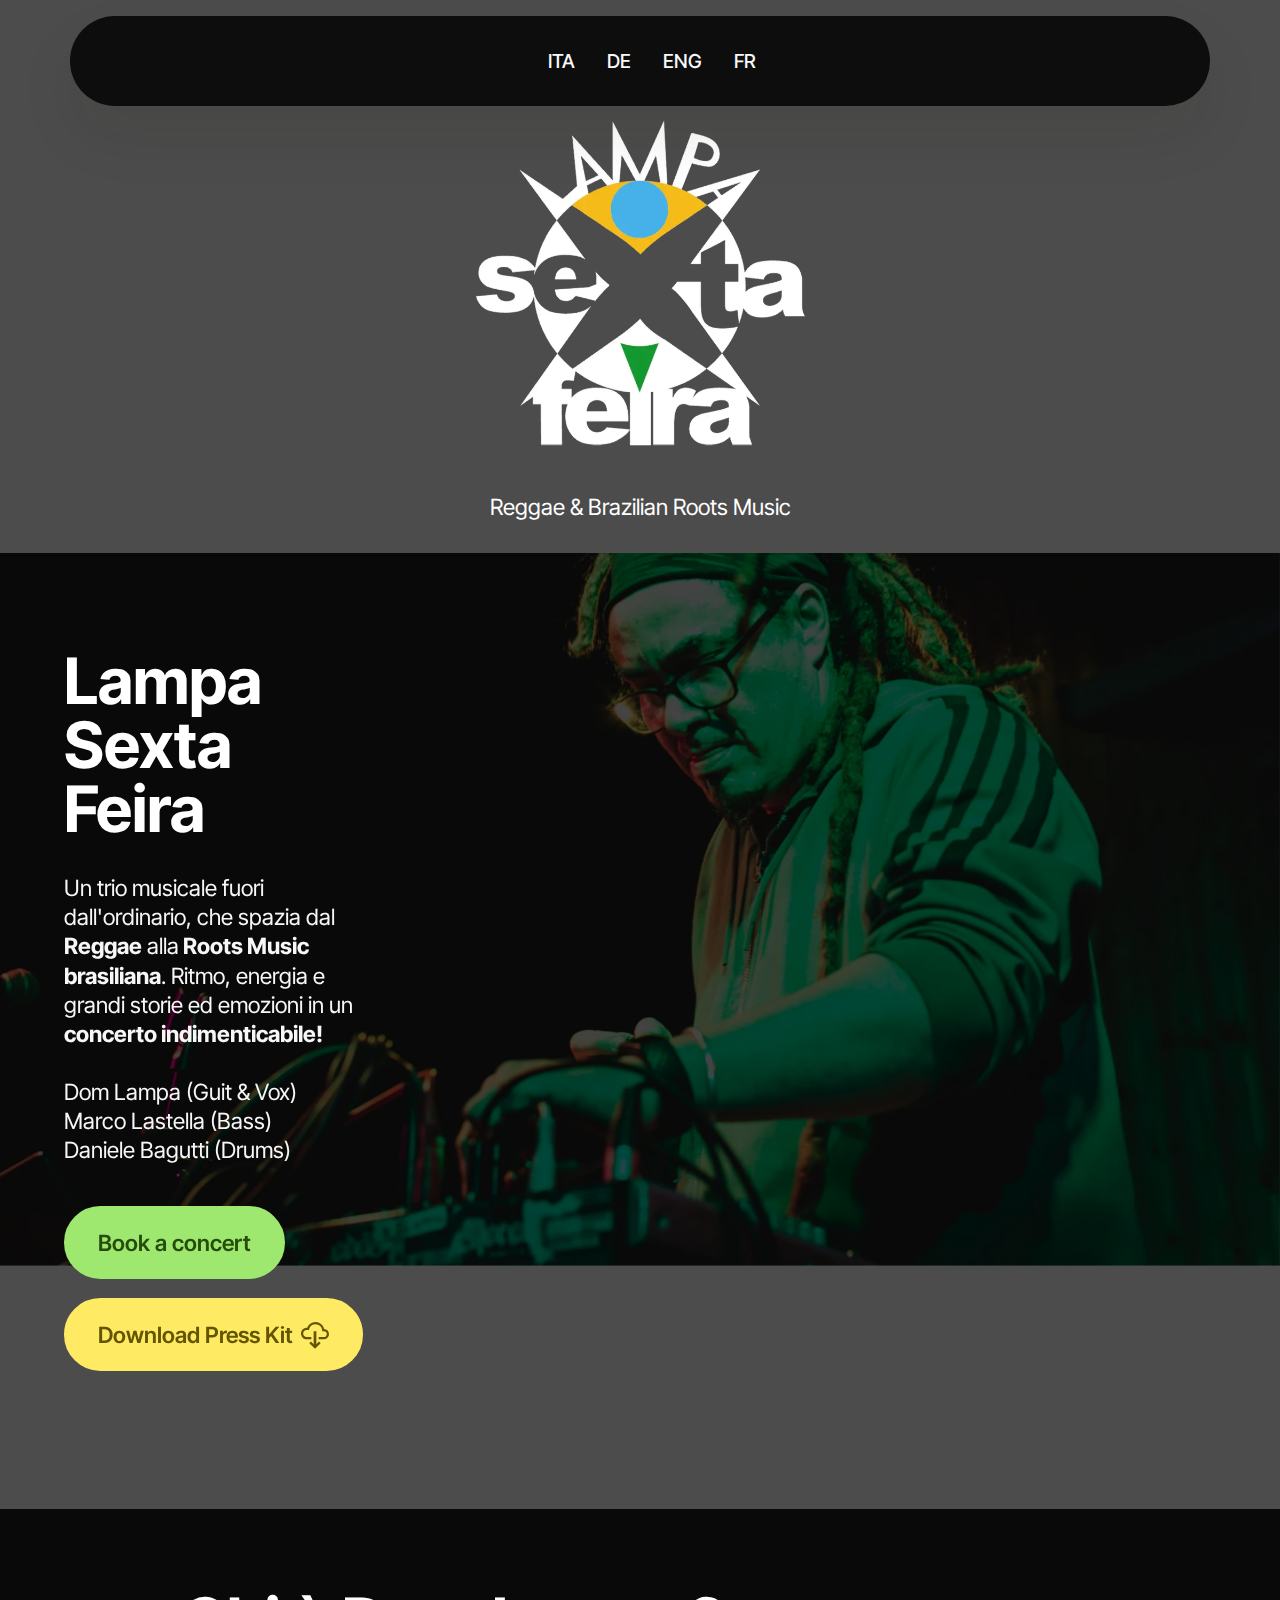
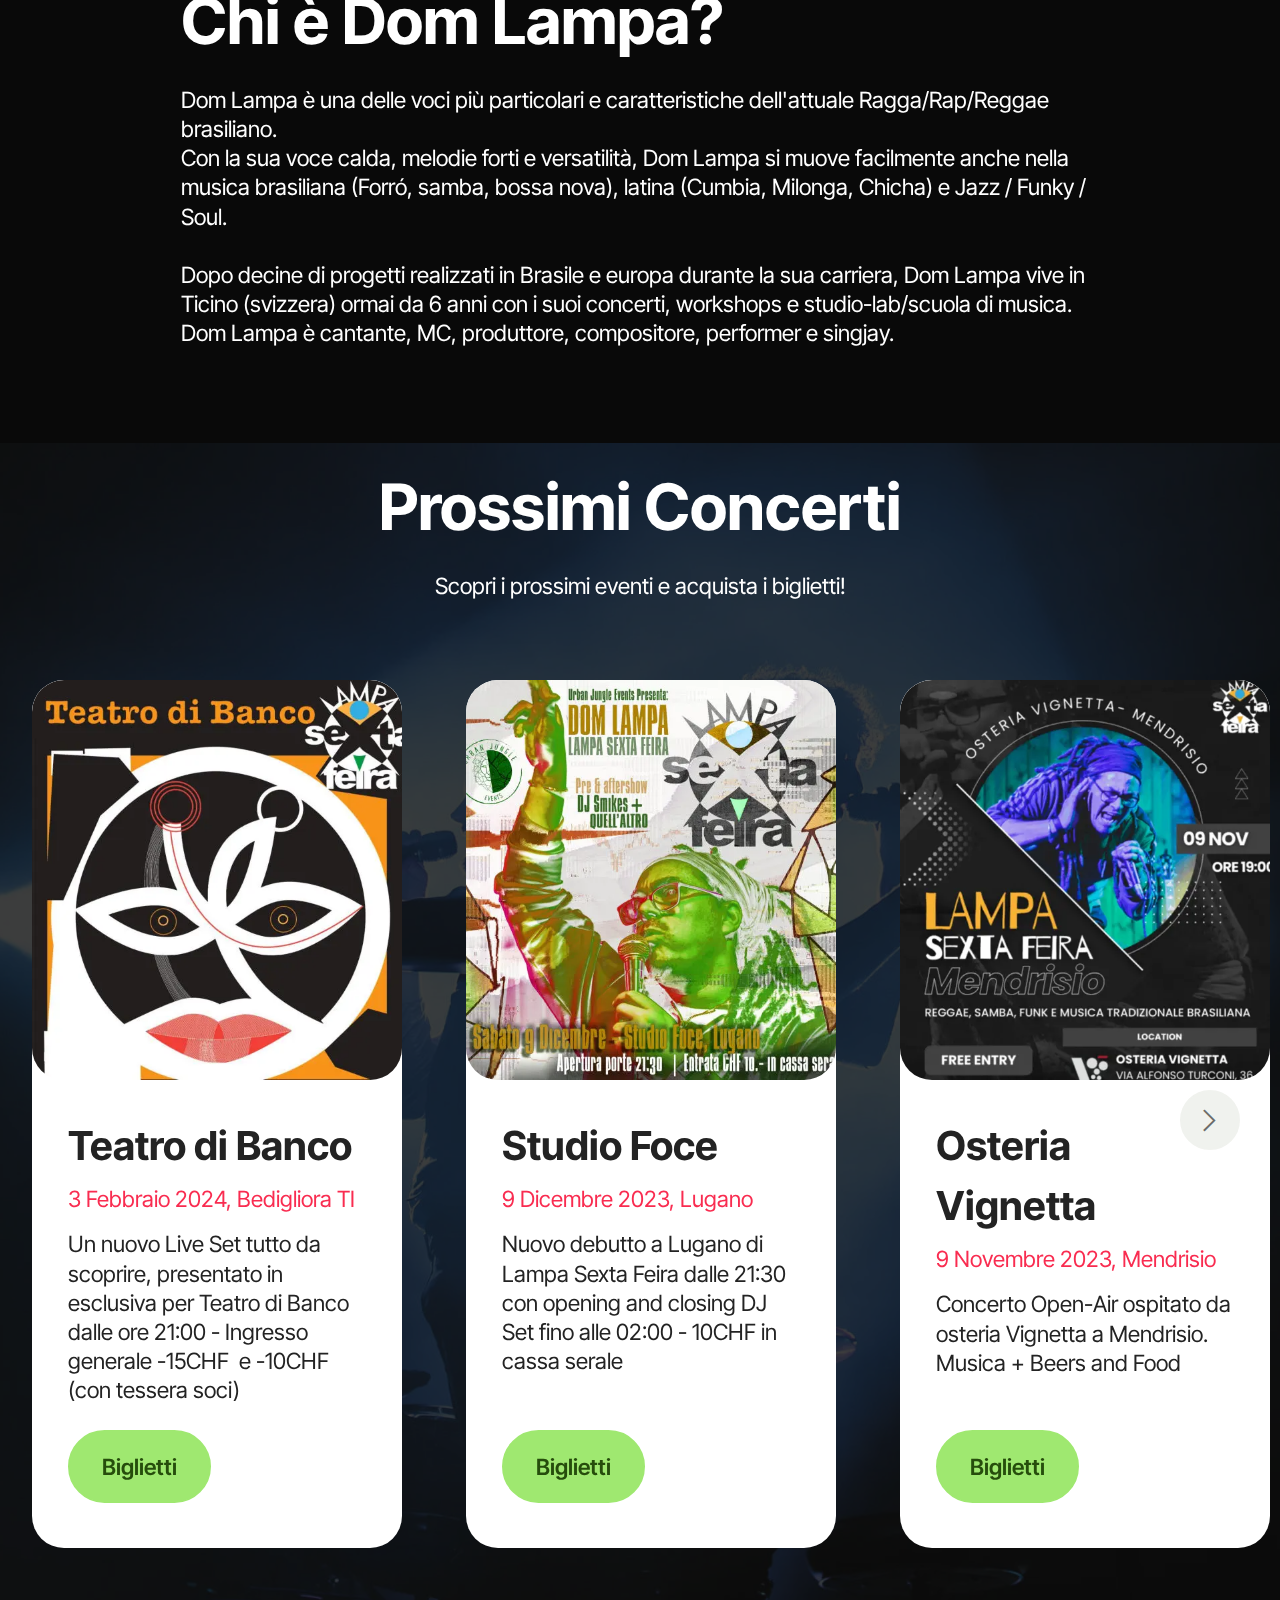
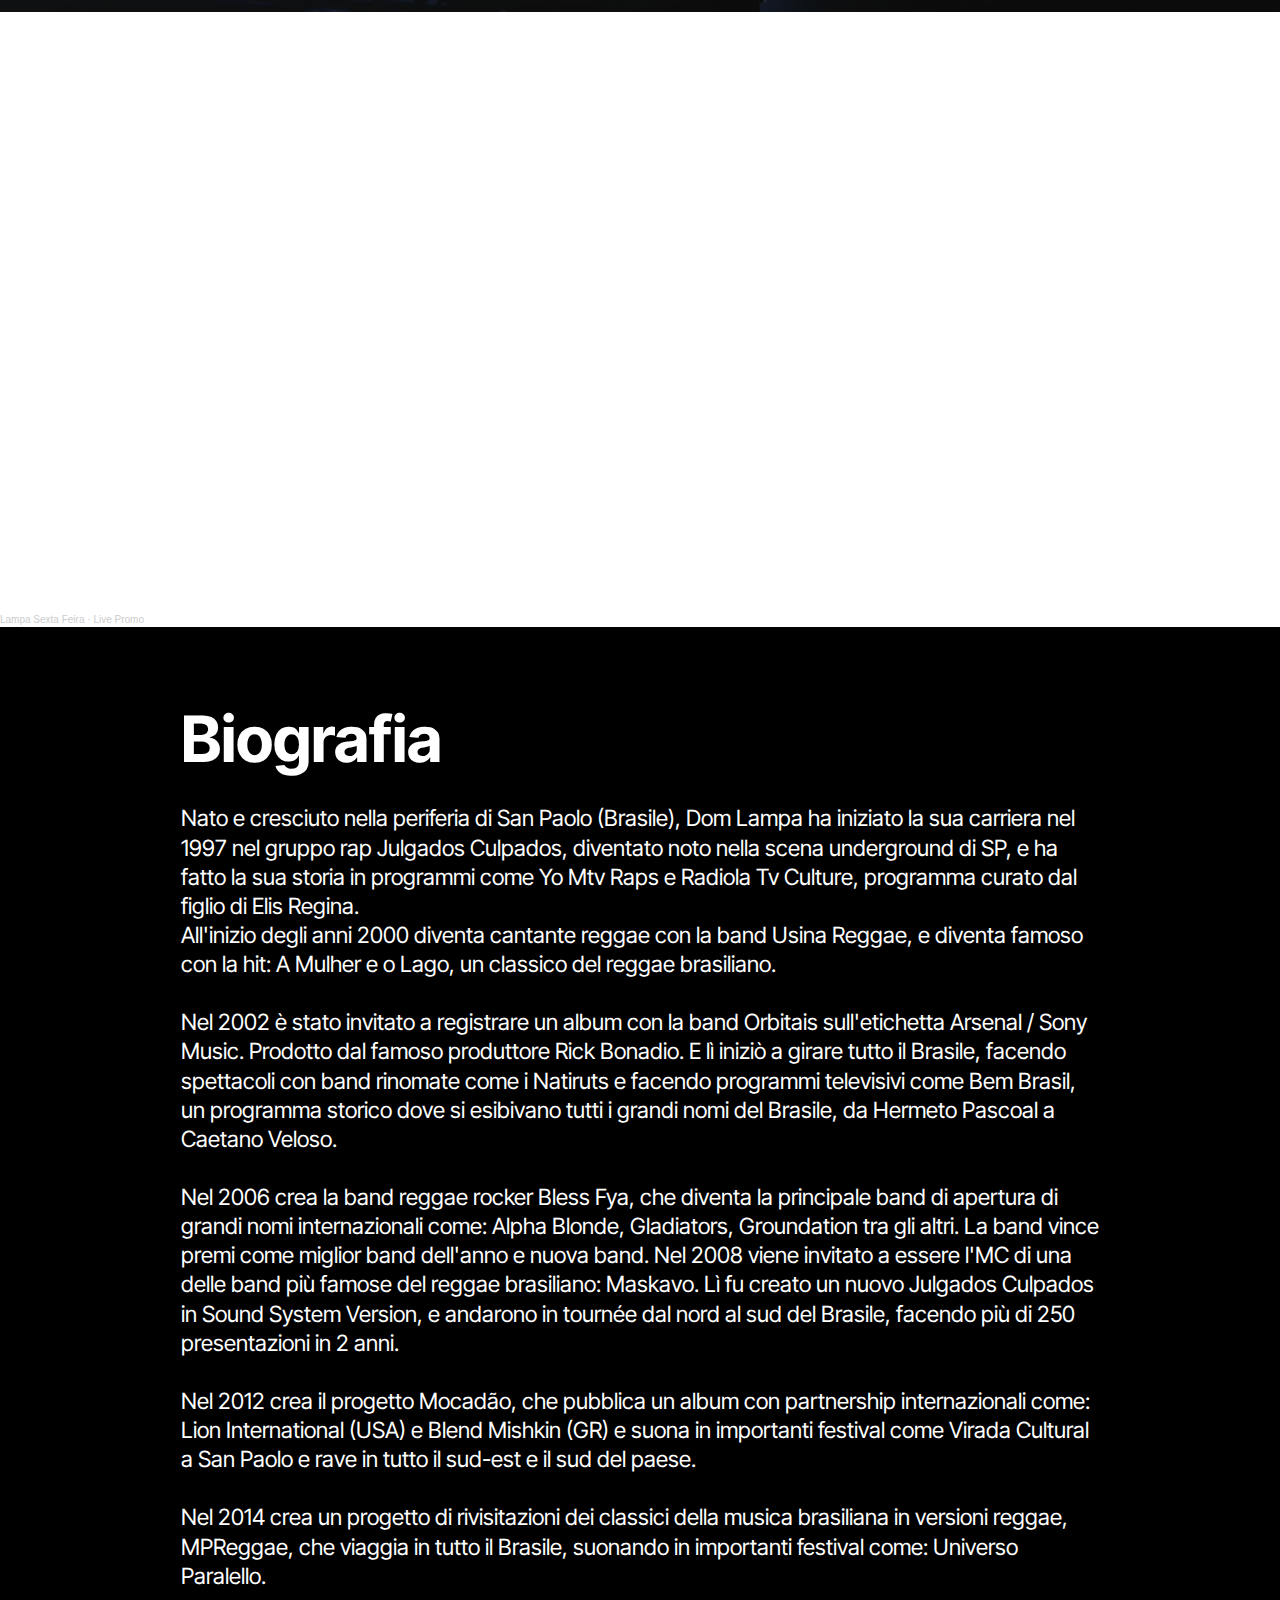
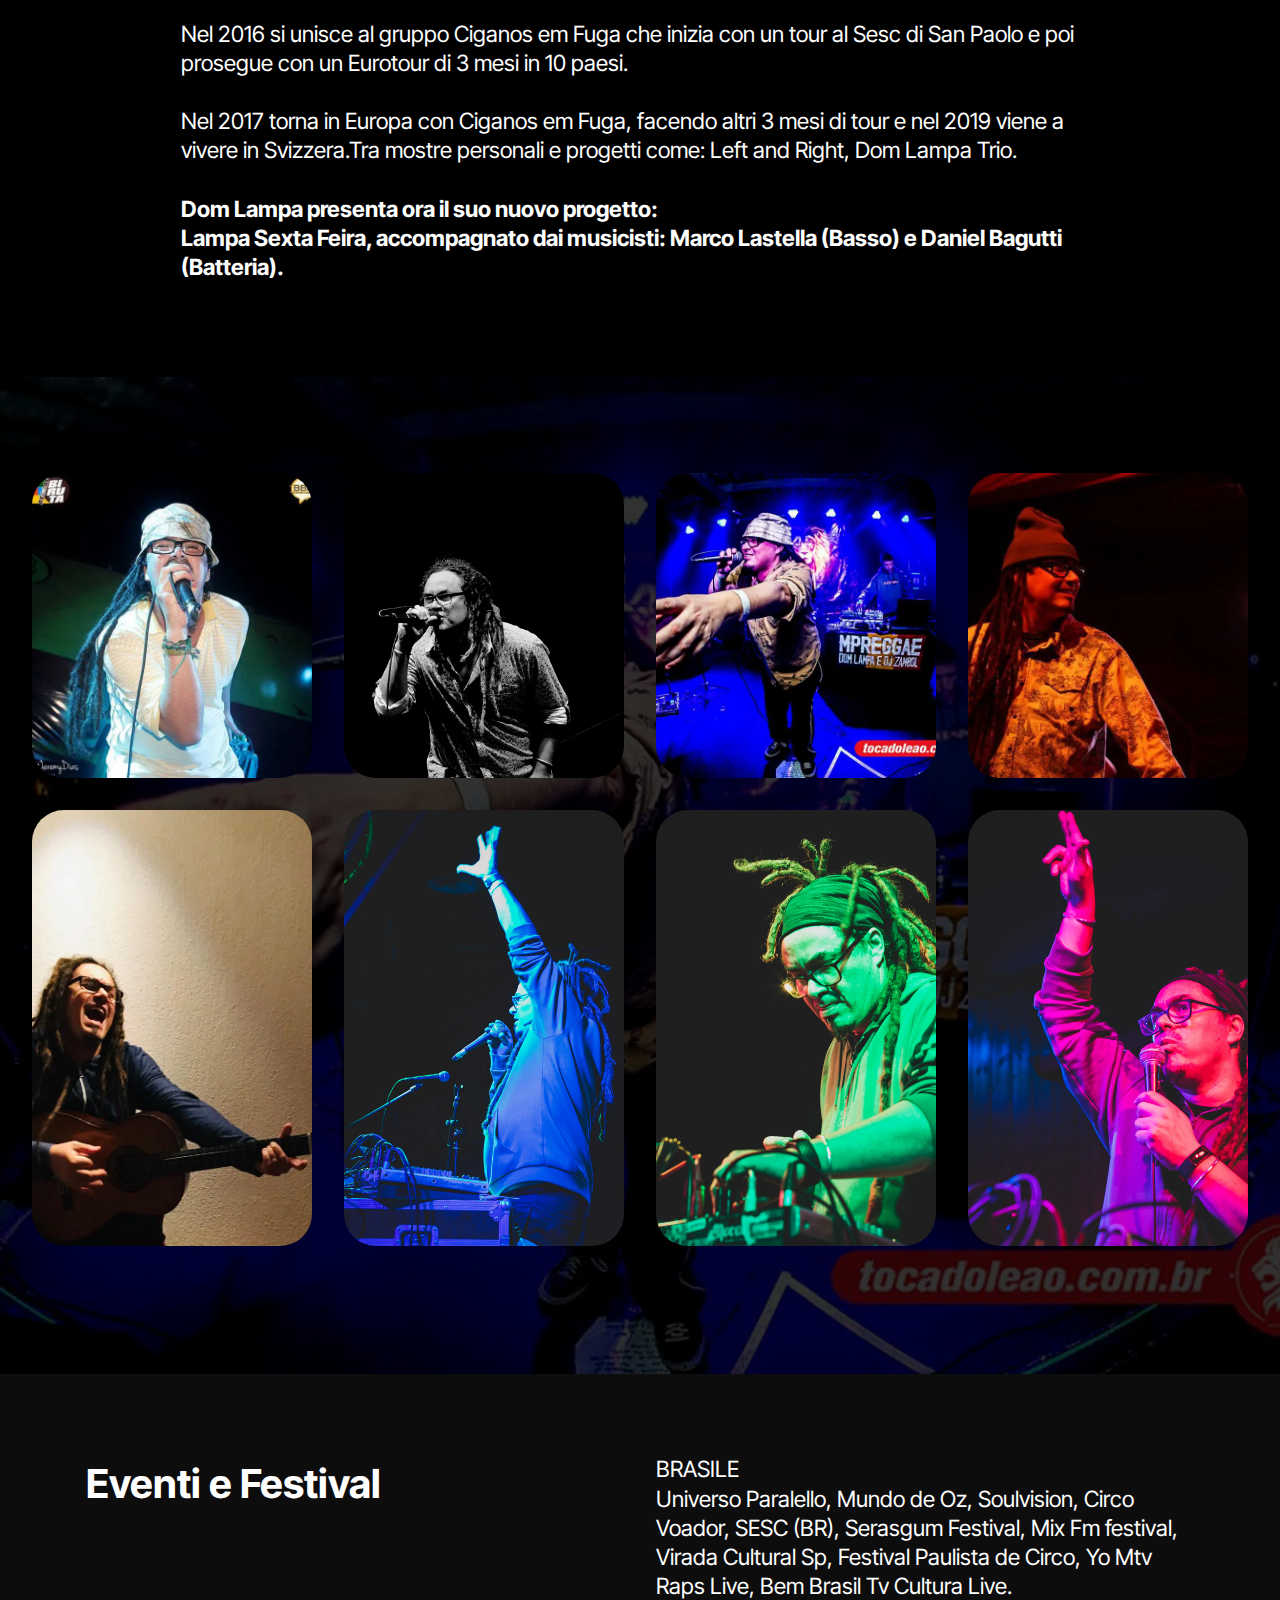
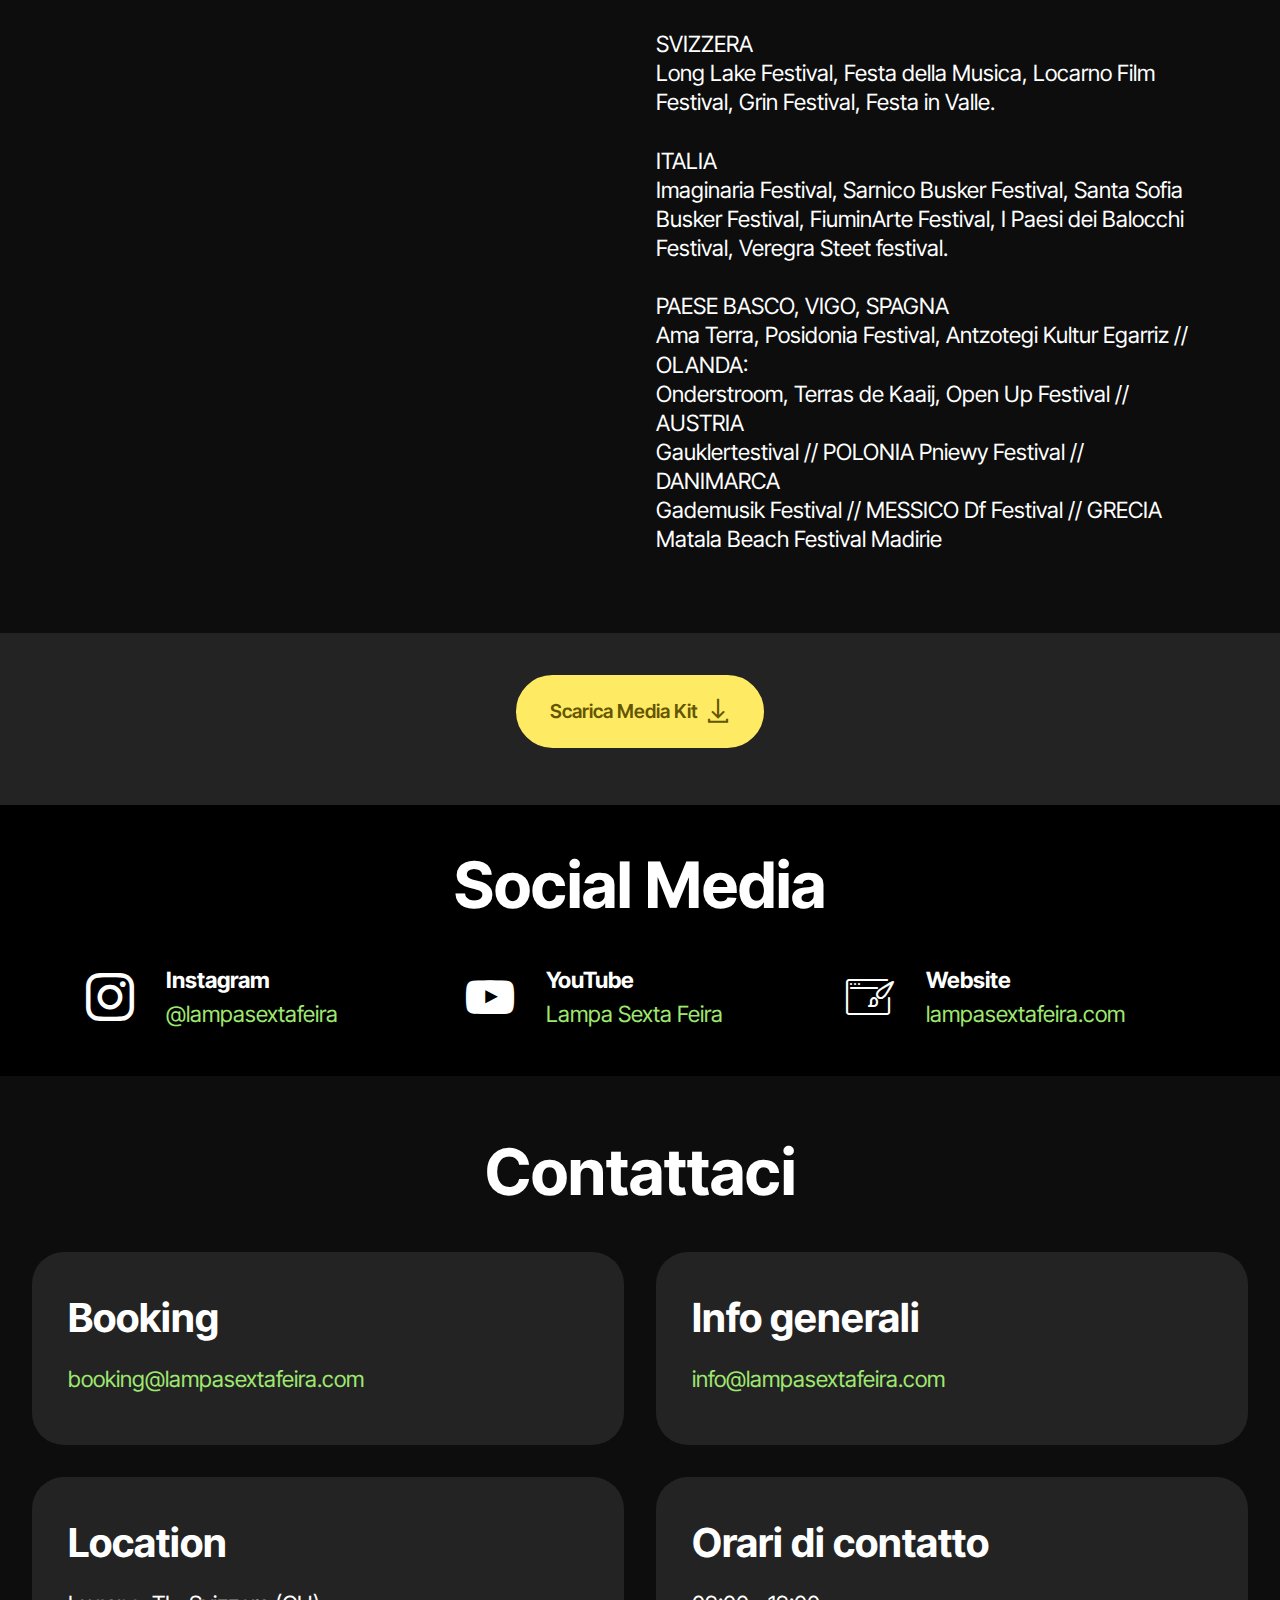
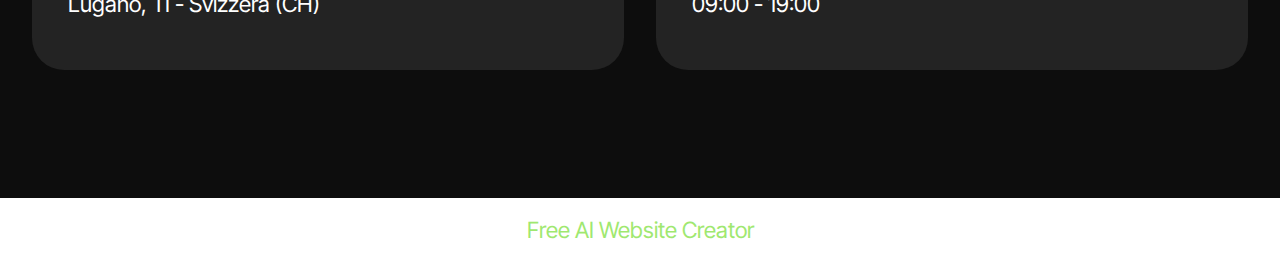
==== commit 3688284f: "create github pages" ====
--- a/index.html
+++ b/index.html
@@ -84,7 +84,7 @@
       <div class="col-md-12 content-head">
         
         <p class="mbr-text mbr-fonts-style mb-4 display-7">
-          Reggae, Rap &amp; Roots<br>Brazilian Music</p>
+          Reggae &amp; Brazilian Roots Music</p>
         
       </div>
     </div>
@@ -102,7 +102,7 @@
 			<div class="col-12 col-md">
 				<div class="text-wrapper">
 					<h2 class="mbr-section-title mb-4 mbr-fonts-style display-2"><strong>Lampa</strong><br><strong>Sexta Feira</strong></h2>
-					<p class="mbr-text mb-4 mbr-fonts-style display-7">Un trio musicale fuori dall'ordinario, che spazia tra il <strong>reggae, il samba, forrò</strong>, fino ad arrivare al <strong>Funky e Roots music</strong>. Ritmo, energia e grandi storie ed emozioni in un <strong>concerto indimenticabile!</strong><br><br>Dom Lampa (Guit &amp; Vox)<br>Marco Lastella (Bass)<br>Daniele Bagutti (Drums)&nbsp;</p>
+					<p class="mbr-text mb-4 mbr-fonts-style display-7">Un trio musicale fuori dall'ordinario, che spazia dal <strong>Reggae</strong> alla<strong>&nbsp;Roots Music brasiliana</strong>. Ritmo, energia e grandi storie ed emozioni in un <strong>concerto indimenticabile!</strong><br><br>Dom Lampa (Guit &amp; Vox)<br>Marco Lastella (Bass)<br>Daniele Bagutti (Drums)&nbsp;</p>
 					<div class="mbr-section-btn mb-4"><a class="btn btn-primary display-7" href="mailto:booking@lampasextafeira.com">Book a concert</a> <a class="btn btn-danger display-7" href="https://drive.google.com/drive/folders/1-J6ZRVomowSEFU5mCc129gKwVauUQTuR?usp=sharing" target="_blank"><span class="mobi-mbri mobi-mbri-download-2 mbr-iconfont mbr-iconfont-btn"></span>Download Press Kit</a></div>
 				</div>
 			</div>
@@ -229,7 +229,7 @@
 	</div>
 </section>
 
-<iframe width="100%" height="600" scrolling="no" frameborder="no" allow="autoplay" src="https://w.soundcloud.com/player/?url=https%3A//api.soundcloud.com/playlists/1705974576&amp;color=%23ff5500&amp;auto_play=false&amp;hide_related=false&amp;show_comments=true&amp;show_user=true&amp;show_reposts=false&amp;show_teaser=true&amp;visual=true" class="cid-tSHEPxWxke" id="soundcloud1-4" data-rv-view="44"></iframe><div style="font-size: 10px; color: #cccccc;line-break: anywhere;word-break: normal;overflow: hidden;white-space: nowrap;text-overflow: ellipsis; font-family: Interstate,Lucida Grande,Lucida Sans Unicode,Lucida Sans,Garuda,Verdana,Tahoma,sans-serif;font-weight: 100;" class="cid-tSHEPxWxke" id="soundcloud1-4" data-rv-view="44"><a href="https://soundcloud.com/lampasextafeira" title="Lampa Sexta Feira" target="_blank" style="color: #cccccc; text-decoration: none;">Lampa Sexta Feira</a> · <a href="https://soundcloud.com/lampasextafeira/sets/live-promo" title="Live Promo" target="_blank" style="color: #cccccc; text-decoration: none;">Live Promo</a></div>
+<iframe width="100%" height="600" scrolling="no" frameborder="no" allow="autoplay" src="https://w.soundcloud.com/player/?url=https%3A//api.soundcloud.com/playlists/1705974576&amp;color=%23ff5500&amp;auto_play=false&amp;hide_related=false&amp;show_comments=true&amp;show_user=true&amp;show_reposts=false&amp;show_teaser=true&amp;visual=true" class="cid-tSHEPxWxke" id="soundcloud1-4" data-rv-view="134"></iframe><div style="font-size: 10px; color: #cccccc;line-break: anywhere;word-break: normal;overflow: hidden;white-space: nowrap;text-overflow: ellipsis; font-family: Interstate,Lucida Grande,Lucida Sans Unicode,Lucida Sans,Garuda,Verdana,Tahoma,sans-serif;font-weight: 100;" class="cid-tSHEPxWxke" id="soundcloud1-4" data-rv-view="134"><a href="https://soundcloud.com/lampasextafeira" title="Lampa Sexta Feira" target="_blank" style="color: #cccccc; text-decoration: none;">Lampa Sexta Feira</a> · <a href="https://soundcloud.com/lampasextafeira/sets/live-promo" title="Live Promo" target="_blank" style="color: #cccccc; text-decoration: none;">Live Promo</a></div>
 
 <section data-bs-version="5.1" class="article12 cid-tSHG6kX9AW" id="article12-5">    
     
@@ -268,77 +268,77 @@
             
             
             <div class="col-12 col-md-6 col-lg-3 item gallery-image active">
-                <div class="item-wrapper mb-3" data-toggle="modal" data-bs-toggle="modal" data-target="#u3xrMIM8LJ-modal" data-bs-target="#u3xrMIM8LJ-modal">
-                    <img class="w-100" src="assets/images/lampa-1-598x618.webp" alt="Mobirise Website Builder" data-slide-to="0" data-bs-slide-to="0" data-target="#lb-u3xrMIM8LJ" data-bs-target="#lb-u3xrMIM8LJ">
-                    <div class="icon-wrapper">
-                        <span class="mobi-mbri mobi-mbri-search mbr-iconfont mbr-iconfont-btn"></span>
-                    </div>
-                </div>
-                
-            </div><div class="col-12 col-md-6 col-lg-3 item gallery-image active">
-                <div class="item-wrapper mb-3" data-toggle="modal" data-bs-toggle="modal" data-target="#u3xrMIM8LJ-modal" data-bs-target="#u3xrMIM8LJ-modal">
-                    <img class="w-100" src="assets/images/lampa-3-6000x4000.webp" alt="Mobirise Website Builder" data-slide-to="1" data-bs-slide-to="1" data-target="#lb-u3xrMIM8LJ" data-bs-target="#lb-u3xrMIM8LJ">
-                    <div class="icon-wrapper">
-                        <span class="mobi-mbri mobi-mbri-search mbr-iconfont mbr-iconfont-btn"></span>
-                    </div>
-                </div>
-                
-            </div><div class="col-12 col-md-6 col-lg-3 item gallery-image active">
-                <div class="item-wrapper mb-3" data-toggle="modal" data-bs-toggle="modal" data-target="#u3xrMIM8LJ-modal" data-bs-target="#u3xrMIM8LJ-modal">
-                    <img class="w-100" src="assets/images/lampa-12-960x640.webp" alt="Mobirise Website Builder" data-slide-to="2" data-bs-slide-to="2" data-target="#lb-u3xrMIM8LJ" data-bs-target="#lb-u3xrMIM8LJ">
-                    <div class="icon-wrapper">
-                        <span class="mobi-mbri mobi-mbri-search mbr-iconfont mbr-iconfont-btn"></span>
-                    </div>
-                </div>
-                
-            </div><div class="col-12 col-md-6 col-lg-3 item gallery-image active">
-                <div class="item-wrapper mb-3" data-toggle="modal" data-bs-toggle="modal" data-target="#u3xrMIM8LJ-modal" data-bs-target="#u3xrMIM8LJ-modal">
-                    <img class="w-100" src="assets/images/lampa-12-960x639.webp" alt="Mobirise Website Builder" data-slide-to="3" data-bs-slide-to="3" data-target="#lb-u3xrMIM8LJ" data-bs-target="#lb-u3xrMIM8LJ">
-                    <div class="icon-wrapper">
-                        <span class="mobi-mbri mobi-mbri-search mbr-iconfont mbr-iconfont-btn"></span>
-                    </div>
-                </div>
-                
-            </div><div class="col-12 col-md-6 col-lg-3 item gallery-image active">
-                <div class="item-wrapper mb-3" data-toggle="modal" data-bs-toggle="modal" data-target="#u3xrMIM8LJ-modal" data-bs-target="#u3xrMIM8LJ-modal">
-                    <img class="w-100" src="assets/images/lampa-15-1024x959.webp" alt="Mobirise Website Builder" data-slide-to="4" data-bs-slide-to="4" data-target="#lb-u3xrMIM8LJ" data-bs-target="#lb-u3xrMIM8LJ">
-                    <div class="icon-wrapper">
-                        <span class="mobi-mbri mobi-mbri-search mbr-iconfont mbr-iconfont-btn"></span>
-                    </div>
-                </div>
-                
-            </div><div class="col-12 col-md-6 col-lg-3 item gallery-image active">
-                <div class="item-wrapper mb-3" data-toggle="modal" data-bs-toggle="modal" data-target="#u3xrMIM8LJ-modal" data-bs-target="#u3xrMIM8LJ-modal">
-                    <img class="w-100" src="assets/images/lampa-17-2136x3204.webp" alt="Mobirise Website Builder" data-slide-to="5" data-bs-slide-to="5" data-target="#lb-u3xrMIM8LJ" data-bs-target="#lb-u3xrMIM8LJ">
-                    <div class="icon-wrapper">
-                        <span class="mobi-mbri mobi-mbri-search mbr-iconfont mbr-iconfont-btn"></span>
-                    </div>
-                </div>
-                
-            </div><div class="col-12 col-md-6 col-lg-3 item gallery-image active">
-                <div class="item-wrapper mb-3" data-toggle="modal" data-bs-toggle="modal" data-target="#u3xrMIM8LJ-modal" data-bs-target="#u3xrMIM8LJ-modal">
-                    <img class="w-100" src="assets/images/lampa-19-5040x3360.webp" alt="Mobirise Website Builder" data-slide-to="6" data-bs-slide-to="6" data-target="#lb-u3xrMIM8LJ" data-bs-target="#lb-u3xrMIM8LJ">
-                    <div class="icon-wrapper">
-                        <span class="mobi-mbri mobi-mbri-search mbr-iconfont mbr-iconfont-btn"></span>
-                    </div>
-                </div>
-                
-            </div><div class="col-12 col-md-6 col-lg-3 item gallery-image active">
-                <div class="item-wrapper mb-3" data-toggle="modal" data-bs-toggle="modal" data-target="#u3xrMIM8LJ-modal" data-bs-target="#u3xrMIM8LJ-modal">
-                    <img class="w-100" src="assets/images/lampa-22-5040x3360.webp" alt="Mobirise Website Builder" data-slide-to="7" data-bs-slide-to="7" data-target="#lb-u3xrMIM8LJ" data-bs-target="#lb-u3xrMIM8LJ">
-                    <div class="icon-wrapper">
-                        <span class="mobi-mbri mobi-mbri-search mbr-iconfont mbr-iconfont-btn"></span>
-                    </div>
-                </div>
-                
-            </div>
-        </div>
-
-        <div class="modal mbr-slider" tabindex="-1" role="dialog" aria-hidden="true" id="u3xrMIM8LJ-modal">
+                <div class="item-wrapper mb-3" data-toggle="modal" data-bs-toggle="modal" data-target="#u4YeJEAT2i-modal" data-bs-target="#u4YeJEAT2i-modal">
+                    <img class="w-100" src="assets/images/lampa-1-598x618.webp" alt="Mobirise Website Builder" data-slide-to="0" data-bs-slide-to="0" data-target="#lb-u4YeJEAT2i" data-bs-target="#lb-u4YeJEAT2i">
+                    <div class="icon-wrapper">
+                        <span class="mobi-mbri mobi-mbri-search mbr-iconfont mbr-iconfont-btn"></span>
+                    </div>
+                </div>
+                
+            </div><div class="col-12 col-md-6 col-lg-3 item gallery-image active">
+                <div class="item-wrapper mb-3" data-toggle="modal" data-bs-toggle="modal" data-target="#u4YeJEAT2i-modal" data-bs-target="#u4YeJEAT2i-modal">
+                    <img class="w-100" src="assets/images/lampa-3-6000x4000.webp" alt="Mobirise Website Builder" data-slide-to="1" data-bs-slide-to="1" data-target="#lb-u4YeJEAT2i" data-bs-target="#lb-u4YeJEAT2i">
+                    <div class="icon-wrapper">
+                        <span class="mobi-mbri mobi-mbri-search mbr-iconfont mbr-iconfont-btn"></span>
+                    </div>
+                </div>
+                
+            </div><div class="col-12 col-md-6 col-lg-3 item gallery-image active">
+                <div class="item-wrapper mb-3" data-toggle="modal" data-bs-toggle="modal" data-target="#u4YeJEAT2i-modal" data-bs-target="#u4YeJEAT2i-modal">
+                    <img class="w-100" src="assets/images/lampa-12-960x640.webp" alt="Mobirise Website Builder" data-slide-to="2" data-bs-slide-to="2" data-target="#lb-u4YeJEAT2i" data-bs-target="#lb-u4YeJEAT2i">
+                    <div class="icon-wrapper">
+                        <span class="mobi-mbri mobi-mbri-search mbr-iconfont mbr-iconfont-btn"></span>
+                    </div>
+                </div>
+                
+            </div><div class="col-12 col-md-6 col-lg-3 item gallery-image active">
+                <div class="item-wrapper mb-3" data-toggle="modal" data-bs-toggle="modal" data-target="#u4YeJEAT2i-modal" data-bs-target="#u4YeJEAT2i-modal">
+                    <img class="w-100" src="assets/images/lampa-12-960x639.webp" alt="Mobirise Website Builder" data-slide-to="3" data-bs-slide-to="3" data-target="#lb-u4YeJEAT2i" data-bs-target="#lb-u4YeJEAT2i">
+                    <div class="icon-wrapper">
+                        <span class="mobi-mbri mobi-mbri-search mbr-iconfont mbr-iconfont-btn"></span>
+                    </div>
+                </div>
+                
+            </div><div class="col-12 col-md-6 col-lg-3 item gallery-image active">
+                <div class="item-wrapper mb-3" data-toggle="modal" data-bs-toggle="modal" data-target="#u4YeJEAT2i-modal" data-bs-target="#u4YeJEAT2i-modal">
+                    <img class="w-100" src="assets/images/lampa-15-1024x959.webp" alt="Mobirise Website Builder" data-slide-to="4" data-bs-slide-to="4" data-target="#lb-u4YeJEAT2i" data-bs-target="#lb-u4YeJEAT2i">
+                    <div class="icon-wrapper">
+                        <span class="mobi-mbri mobi-mbri-search mbr-iconfont mbr-iconfont-btn"></span>
+                    </div>
+                </div>
+                
+            </div><div class="col-12 col-md-6 col-lg-3 item gallery-image active">
+                <div class="item-wrapper mb-3" data-toggle="modal" data-bs-toggle="modal" data-target="#u4YeJEAT2i-modal" data-bs-target="#u4YeJEAT2i-modal">
+                    <img class="w-100" src="assets/images/lampa-17-2136x3204.webp" alt="Mobirise Website Builder" data-slide-to="5" data-bs-slide-to="5" data-target="#lb-u4YeJEAT2i" data-bs-target="#lb-u4YeJEAT2i">
+                    <div class="icon-wrapper">
+                        <span class="mobi-mbri mobi-mbri-search mbr-iconfont mbr-iconfont-btn"></span>
+                    </div>
+                </div>
+                
+            </div><div class="col-12 col-md-6 col-lg-3 item gallery-image active">
+                <div class="item-wrapper mb-3" data-toggle="modal" data-bs-toggle="modal" data-target="#u4YeJEAT2i-modal" data-bs-target="#u4YeJEAT2i-modal">
+                    <img class="w-100" src="assets/images/lampa-19-5040x3360.webp" alt="Mobirise Website Builder" data-slide-to="6" data-bs-slide-to="6" data-target="#lb-u4YeJEAT2i" data-bs-target="#lb-u4YeJEAT2i">
+                    <div class="icon-wrapper">
+                        <span class="mobi-mbri mobi-mbri-search mbr-iconfont mbr-iconfont-btn"></span>
+                    </div>
+                </div>
+                
+            </div><div class="col-12 col-md-6 col-lg-3 item gallery-image active">
+                <div class="item-wrapper mb-3" data-toggle="modal" data-bs-toggle="modal" data-target="#u4YeJEAT2i-modal" data-bs-target="#u4YeJEAT2i-modal">
+                    <img class="w-100" src="assets/images/lampa-22-5040x3360.webp" alt="Mobirise Website Builder" data-slide-to="7" data-bs-slide-to="7" data-target="#lb-u4YeJEAT2i" data-bs-target="#lb-u4YeJEAT2i">
+                    <div class="icon-wrapper">
+                        <span class="mobi-mbri mobi-mbri-search mbr-iconfont mbr-iconfont-btn"></span>
+                    </div>
+                </div>
+                
+            </div>
+        </div>
+
+        <div class="modal mbr-slider" tabindex="-1" role="dialog" aria-hidden="true" id="u4YeJEAT2i-modal">
             <div class="modal-dialog" role="document">
                 <div class="modal-content">
                     <div class="modal-body">
-                        <div class="carousel slide" data-pause="false" data-bs-pause="false" id="lb-u3xrMIM8LJ" data-interval="5000" data-bs-interval="5000">
+                        <div class="carousel slide" data-pause="false" data-bs-pause="false" id="lb-u4YeJEAT2i" data-interval="5000" data-bs-interval="5000">
                             <div class="carousel-inner">
                                 
                                 
@@ -366,7 +366,7 @@
                                 </div>
                             </div>
                             <ol class="carousel-indicators">
-                                <li data-slide-to="0" data-bs-slide-to="0" class="active" data-target="#lb-u3xrMIM8LJ" data-bs-target="#lb-u3xrMIM8LJ"></li><li data-slide-to="1" data-bs-slide-to="1" class="" data-target="#lb-u3xrMIM8LJ" data-bs-target="#lb-u3xrMIM8LJ"></li><li data-slide-to="2" data-bs-slide-to="2" class="" data-target="#lb-u3xrMIM8LJ" data-bs-target="#lb-u3xrMIM8LJ"></li><li data-slide-to="3" data-bs-slide-to="3" class="" data-target="#lb-u3xrMIM8LJ" data-bs-target="#lb-u3xrMIM8LJ"></li><li data-slide-to="4" data-bs-slide-to="4" class="" data-target="#lb-u3xrMIM8LJ" data-bs-target="#lb-u3xrMIM8LJ"></li><li data-slide-to="5" data-bs-slide-to="5" class="" data-target="#lb-u3xrMIM8LJ" data-bs-target="#lb-u3xrMIM8LJ"></li><li data-slide-to="6" data-bs-slide-to="6" class="" data-target="#lb-u3xrMIM8LJ" data-bs-target="#lb-u3xrMIM8LJ"></li><li data-slide-to="7" data-bs-slide-to="7" class="" data-target="#lb-u3xrMIM8LJ" data-bs-target="#lb-u3xrMIM8LJ"></li>
+                                <li data-slide-to="0" data-bs-slide-to="0" class="active" data-target="#lb-u4YeJEAT2i" data-bs-target="#lb-u4YeJEAT2i"></li><li data-slide-to="1" data-bs-slide-to="1" class="" data-target="#lb-u4YeJEAT2i" data-bs-target="#lb-u4YeJEAT2i"></li><li data-slide-to="2" data-bs-slide-to="2" class="" data-target="#lb-u4YeJEAT2i" data-bs-target="#lb-u4YeJEAT2i"></li><li data-slide-to="3" data-bs-slide-to="3" class="" data-target="#lb-u4YeJEAT2i" data-bs-target="#lb-u4YeJEAT2i"></li><li data-slide-to="4" data-bs-slide-to="4" class="" data-target="#lb-u4YeJEAT2i" data-bs-target="#lb-u4YeJEAT2i"></li><li data-slide-to="5" data-bs-slide-to="5" class="" data-target="#lb-u4YeJEAT2i" data-bs-target="#lb-u4YeJEAT2i"></li><li data-slide-to="6" data-bs-slide-to="6" class="" data-target="#lb-u4YeJEAT2i" data-bs-target="#lb-u4YeJEAT2i"></li><li data-slide-to="7" data-bs-slide-to="7" class="" data-target="#lb-u4YeJEAT2i" data-bs-target="#lb-u4YeJEAT2i"></li>
                                 
                                 
                                 
@@ -377,11 +377,11 @@
                             </ol>
                             <a role="button" href="" class="close" data-dismiss="modal" data-bs-dismiss="modal" aria-label="Close">
                             </a>
-                            <a class="carousel-control-prev carousel-control" role="button" data-slide="prev" data-bs-slide="prev" href="#lb-u3xrMIM8LJ">
+                            <a class="carousel-control-prev carousel-control" role="button" data-slide="prev" data-bs-slide="prev" href="#lb-u4YeJEAT2i">
                                 <span class="mobi-mbri mobi-mbri-arrow-prev" aria-hidden="true"></span>
                                 <span class="sr-only visually-hidden">Previous</span>
                             </a>
-                            <a class="carousel-control-next carousel-control" role="button" data-slide="next" data-bs-slide="next" href="#lb-u3xrMIM8LJ">
+                            <a class="carousel-control-next carousel-control" role="button" data-slide="next" data-bs-slide="next" href="#lb-u4YeJEAT2i">
                                 <span class="mobi-mbri mobi-mbri-arrow-next" aria-hidden="true"></span>
                                 <span class="sr-only visually-hidden">Next</span>
                             </a>
@@ -444,7 +444,7 @@
 							<strong>Instagram</strong>
 						</h4>
 						<h5 class="card-text mbr-fonts-style display-7">
-							<a href="https://instagram.com/domlampa" class="text-primary" target="_blank">@domlampa</a></h5>
+							<a href="https://instagram.com/lampasextafeira" class="text-primary" target="_blank">@lampasextafeira</a></h5>
 					</div>
 				</div>
 			</div>
@@ -458,8 +458,7 @@
 						<h4 class="card-title mbr-fonts-style mb-1 display-7">
 							<strong>YouTube</strong>
 						</h4>
-						<h5 class="card-text mbr-fonts-style display-7">
-							<a href="https://www.youtube.com/@domlampa9740" class="text-primary" target="_blank">Dom Lampa</a></h5>
+						<h5 class="card-text mbr-fonts-style display-7"><a href="https://youtube.com/@lampasextafeira" class="text-primary">Lampa Sexta Feira</a></h5>
 					</div>
 				</div>
 			</div><div class="item features-without-image col-12 col-md-6 col-lg-4">
@@ -532,7 +531,7 @@
             </div>
         </div>
     </div>
-</section><section class="display-7" style="padding: 0;align-items: center;justify-content: center;flex-wrap: wrap;    align-content: center;display: flex;position: relative;height: 4rem;"><a href="https://mobiri.se/175014" style="flex: 1 1;height: 4rem;position: absolute;width: 100%;z-index: 1;"><img alt="" style="height: 4rem;" src="[data-uri]"></a><p style="margin: 0;text-align: center;" class="display-7">&#8204;</p><a style="z-index:1" href="https://mobirise.com/builder/landing-page-builder.html">Landing Page Builder</a></section><script src="assets/bootstrap/js/bootstrap.bundle.min.js"></script>  <script src="assets/parallax/jarallax.js"></script>  <script src="assets/smoothscroll/smooth-scroll.js"></script>  <script src="assets/ytplayer/index.js"></script>  <script src="assets/dropdown/js/navbar-dropdown.js"></script>  <script src="assets/vimeoplayer/player.js"></script>  <script src="assets/embla/embla.min.js"></script>  <script src="assets/embla/script.js"></script>  <script src="assets/theme/js/script.js"></script>  
+</section><section class="display-7" style="padding: 0;align-items: center;justify-content: center;flex-wrap: wrap;    align-content: center;display: flex;position: relative;height: 4rem;"><a href="https://mobiri.se/175014" style="flex: 1 1;height: 4rem;position: absolute;width: 100%;z-index: 1;"><img alt="" style="height: 4rem;" src="[data-uri]"></a><p style="margin: 0;text-align: center;" class="display-7">&#8204;</p><a style="z-index:1" href="https://mobirise.com/builder/ai-website-creator.html">Free AI Website Creator</a></section><script src="assets/bootstrap/js/bootstrap.bundle.min.js"></script>  <script src="assets/parallax/jarallax.js"></script>  <script src="assets/smoothscroll/smooth-scroll.js"></script>  <script src="assets/ytplayer/index.js"></script>  <script src="assets/dropdown/js/navbar-dropdown.js"></script>  <script src="assets/vimeoplayer/player.js"></script>  <script src="assets/embla/embla.min.js"></script>  <script src="assets/embla/script.js"></script>  <script src="assets/theme/js/script.js"></script>  
   
   
 </body>
